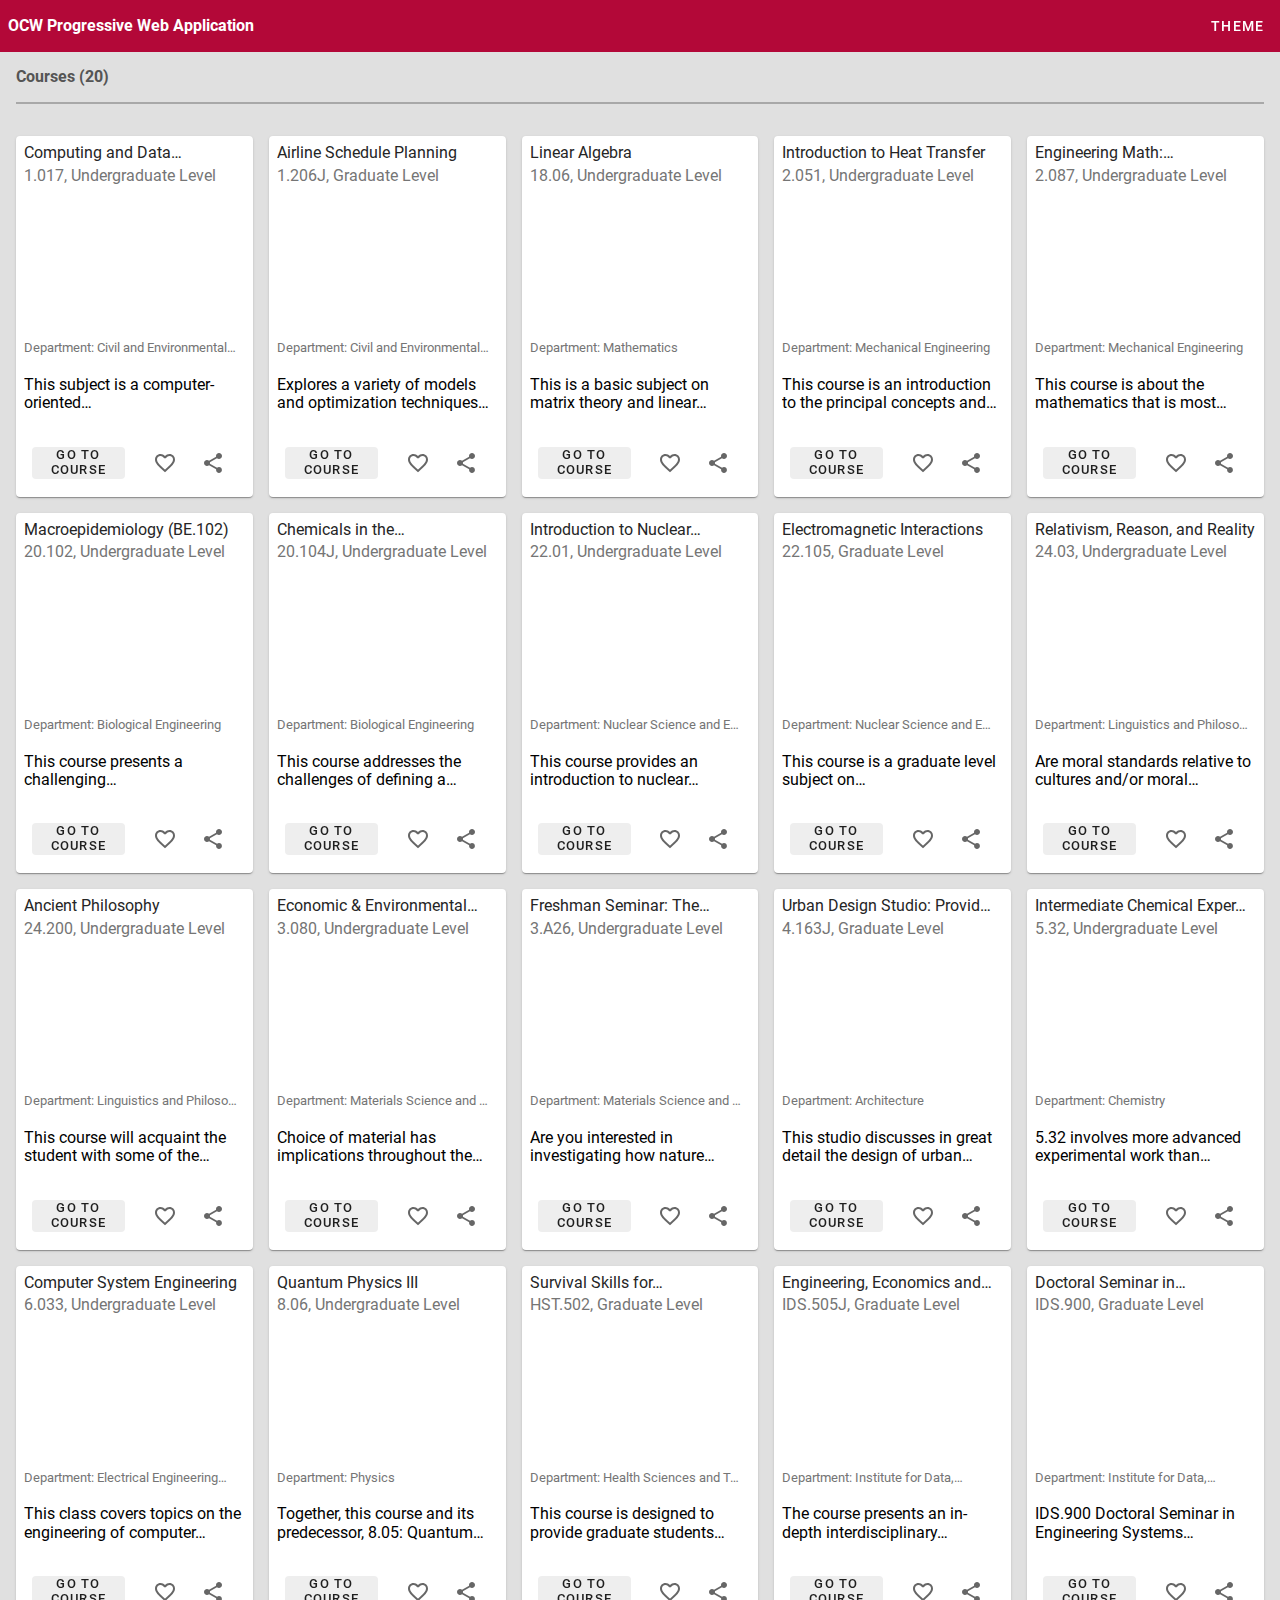
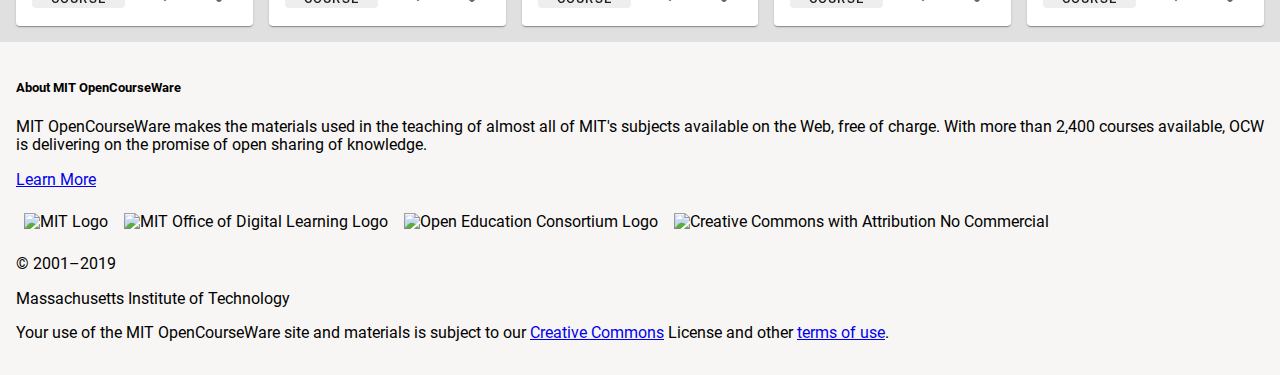
==== index.html @ df1b8b20 "Deploy ocw-pwa-beta version 0.1.0" ====
<!DOCTYPE html><html><head><meta charSet="utf-8"/><meta http-equiv="x-ua-compatible" content="ie=edge"/><meta name="viewport" content="width=device-width, initial-scale=1, shrink-to-fit=no"/><style data-href="/styles.27a02e86a36b6ef7371a.css">/*! normalize.css v8.0.1 | MIT License | github.com/necolas/normalize.css */html{line-height:1.15;-webkit-text-size-adjust:100%}body{margin:0}main{display:block}h1{font-size:2em;margin:.67em 0}hr{box-sizing:content-box;height:0;overflow:visible}pre{font-family:monospace,monospace;font-size:1em}a{background-color:transparent}abbr[title]{border-bottom:none;text-decoration:underline;-webkit-text-decoration:underline dotted;text-decoration:underline dotted}b,strong{font-weight:bolder}code,kbd,samp{font-family:monospace,monospace;font-size:1em}small{font-size:80%}sub,sup{font-size:75%;line-height:0;position:relative;vertical-align:baseline}sub{bottom:-.25em}sup{top:-.5em}img{border-style:none}button,input,optgroup,select,textarea{font-family:inherit;font-size:100%;line-height:1.15;margin:0}button,input{overflow:visible}button,select{text-transform:none}[type=button],[type=reset],[type=submit],button{-webkit-appearance:button}[type=button]::-moz-focus-inner,[type=reset]::-moz-focus-inner,[type=submit]::-moz-focus-inner,button::-moz-focus-inner{border-style:none;padding:0}[type=button]:-moz-focusring,[type=reset]:-moz-focusring,[type=submit]:-moz-focusring,button:-moz-focusring{outline:1px dotted ButtonText}fieldset{padding:.35em .75em .625em}legend{box-sizing:border-box;color:inherit;display:table;max-width:100%;padding:0;white-space:normal}progress{vertical-align:baseline}textarea{overflow:auto}[type=checkbox],[type=radio]{box-sizing:border-box;padding:0}[type=number]::-webkit-inner-spin-button,[type=number]::-webkit-outer-spin-button{height:auto}[type=search]{-webkit-appearance:textfield;outline-offset:-2px}[type=search]::-webkit-search-decoration{-webkit-appearance:none}::-webkit-file-upload-button{-webkit-appearance:button;font:inherit}details{display:block}summary{display:list-item}[hidden],template{display:none}@font-face{font-family:Roboto;font-style:normal;font-display:swap;font-weight:100;src:local("Roboto Thin "),local("Roboto-Thin"),url(/static/roboto-latin-100-987b84570ea69ee660455b8d5e91f5f1.woff2) format("woff2"),url(/static/roboto-latin-100-e9dbbe8a693dd275c16d32feb101f1c1.woff) format("woff")}@font-face{font-family:Roboto;font-style:italic;font-display:swap;font-weight:100;src:local("Roboto Thin italic"),local("Roboto-Thinitalic"),url(/static/roboto-latin-100italic-6232f43d15b0e7a0bf0fe82e295bdd06.woff2) format("woff2"),url(/static/roboto-latin-100italic-d704bb3d579b7d5e40880c75705c8a71.woff) format("woff")}@font-face{font-family:Roboto;font-style:normal;font-display:swap;font-weight:300;src:local("Roboto Light "),local("Roboto-Light"),url(/static/roboto-latin-300-55536c8e9e9a532651e3cf374f290ea3.woff2) format("woff2"),url(/static/roboto-latin-300-a1471d1d6431c893582a5f6a250db3f9.woff) format("woff")}@font-face{font-family:Roboto;font-style:italic;font-display:swap;font-weight:300;src:local("Roboto Light italic"),local("Roboto-Lightitalic"),url(/static/roboto-latin-300italic-d69924b98acd849cdeba9fbff3f88ea6.woff2) format("woff2"),url(/static/roboto-latin-300italic-210a7c781f5a354a0e4985656ab456d9.woff) format("woff")}@font-face{font-family:Roboto;font-style:normal;font-display:swap;font-weight:400;src:local("Roboto Regular "),local("Roboto-Regular"),url(/static/roboto-latin-400-5d4aeb4e5f5ef754e307d7ffaef688bd.woff2) format("woff2"),url(/static/roboto-latin-400-bafb105baeb22d965c70fe52ba6b49d9.woff) format("woff")}@font-face{font-family:Roboto;font-style:italic;font-display:swap;font-weight:400;src:local("Roboto Regular italic"),local("Roboto-Regularitalic"),url(/static/roboto-latin-400italic-d8bcbe724fd6f4ba44d0ee6a2675890f.woff2) format("woff2"),url(/static/roboto-latin-400italic-9680d5a0c32d2fd084e07bbc4c8b2923.woff) format("woff")}@font-face{font-family:Roboto;font-style:normal;font-display:swap;font-weight:500;src:local("Roboto Medium "),local("Roboto-Medium"),url(/static/roboto-latin-500-285467176f7fe6bb6a9c6873b3dad2cc.woff2) format("woff2"),url(/static/roboto-latin-500-de8b7431b74642e830af4d4f4b513ec9.woff) format("woff")}@font-face{font-family:Roboto;font-style:italic;font-display:swap;font-weight:500;src:local("Roboto Medium italic"),local("Roboto-Mediumitalic"),url(/static/roboto-latin-500italic-510dec37fa69fba39593e01a469ee018.woff2) format("woff2"),url(/static/roboto-latin-500italic-ffcc050b2d92d4b14a4fcb527ee0bcc8.woff) format("woff")}@font-face{font-family:Roboto;font-style:normal;font-display:swap;font-weight:700;src:local("Roboto Bold "),local("Roboto-Bold"),url(/static/roboto-latin-700-037d830416495def72b7881024c14b7b.woff2) format("woff2"),url(/static/roboto-latin-700-cf6613d1adf490972c557a8e318e0868.woff) format("woff")}@font-face{font-family:Roboto;font-style:italic;font-display:swap;font-weight:700;src:local("Roboto Bold italic"),local("Roboto-Bolditalic"),url(/static/roboto-latin-700italic-010c1aeee3c6d1cbb1d5761d80353823.woff2) format("woff2"),url(/static/roboto-latin-700italic-846d1890aee87fde5d8ced8eba360c3a.woff) format("woff")}@font-face{font-family:Roboto;font-style:normal;font-display:swap;font-weight:900;src:local("Roboto Black "),local("Roboto-Black"),url(/static/roboto-latin-900-19b7a0adfdd4f808b53af7e2ce2ad4e5.woff2) format("woff2"),url(/static/roboto-latin-900-8c2ade503b34e31430d6c98aa29a52a3.woff) format("woff")}@font-face{font-family:Roboto;font-style:italic;font-display:swap;font-weight:900;src:local("Roboto Black italic"),local("Roboto-Blackitalic"),url(/static/roboto-latin-900italic-7b770d6c53423deb1a8e49d3c9175184.woff2) format("woff2"),url(/static/roboto-latin-900italic-bc833e725c137257c2c42a789845d82f.woff) format("woff")}.mdc-button{font-family:Roboto,sans-serif;-moz-osx-font-smoothing:grayscale;-webkit-font-smoothing:antialiased;font-size:.875rem;line-height:2.25rem;font-weight:500;letter-spacing:.08929em;text-decoration:none;text-transform:uppercase;padding:0 8px;display:inline-flex;position:relative;align-items:center;justify-content:center;box-sizing:border-box;min-width:64px;height:36px;border:none;outline:none;line-height:inherit;-webkit-user-select:none;-moz-user-select:none;-ms-user-select:none;user-select:none;-webkit-appearance:none;overflow:hidden;vertical-align:middle;border-radius:4px}.mdc-button::-moz-focus-inner{padding:0;border:0}.mdc-button:active{outline:none}.mdc-button:hover{cursor:pointer}.mdc-button:disabled{background-color:transparent;color:rgba(0,0,0,.37);cursor:default;pointer-events:none}.mdc-button.mdc-button--dense{border-radius:4px}.mdc-button:not(:disabled){background-color:transparent}.mdc-button .mdc-button__icon{margin-left:0;margin-right:8px;display:inline-block;width:18px;height:18px;font-size:18px;vertical-align:top}.mdc-button .mdc-button__icon[dir=rtl],[dir=rtl] .mdc-button .mdc-button__icon{margin-left:8px;margin-right:0}.mdc-button:not(:disabled){color:#6200ee;color:var(--mdc-theme-primary,#6200ee)}.mdc-button__label+.mdc-button__icon{margin-left:8px;margin-right:0}.mdc-button__label+.mdc-button__icon[dir=rtl],[dir=rtl] .mdc-button__label+.mdc-button__icon{margin-left:0;margin-right:8px}svg.mdc-button__icon{fill:currentColor}.mdc-button--outlined .mdc-button__icon,.mdc-button--raised .mdc-button__icon,.mdc-button--unelevated .mdc-button__icon{margin-left:-4px;margin-right:8px}.mdc-button--outlined .mdc-button__icon[dir=rtl],.mdc-button--outlined .mdc-button__label+.mdc-button__icon,.mdc-button--raised .mdc-button__icon[dir=rtl],.mdc-button--raised .mdc-button__label+.mdc-button__icon,.mdc-button--unelevated .mdc-button__icon[dir=rtl],.mdc-button--unelevated .mdc-button__label+.mdc-button__icon,[dir=rtl] .mdc-button--outlined .mdc-button__icon,[dir=rtl] .mdc-button--raised .mdc-button__icon,[dir=rtl] .mdc-button--unelevated .mdc-button__icon{margin-left:8px;margin-right:-4px}.mdc-button--outlined .mdc-button__label+.mdc-button__icon[dir=rtl],.mdc-button--raised .mdc-button__label+.mdc-button__icon[dir=rtl],.mdc-button--unelevated .mdc-button__label+.mdc-button__icon[dir=rtl],[dir=rtl] .mdc-button--outlined .mdc-button__label+.mdc-button__icon,[dir=rtl] .mdc-button--raised .mdc-button__label+.mdc-button__icon,[dir=rtl] .mdc-button--unelevated .mdc-button__label+.mdc-button__icon{margin-left:-4px;margin-right:8px}.mdc-button--raised,.mdc-button--unelevated{padding:0 16px}.mdc-button--raised:disabled,.mdc-button--unelevated:disabled{background-color:rgba(0,0,0,.12);color:rgba(0,0,0,.37)}.mdc-button--raised:not(:disabled),.mdc-button--unelevated:not(:disabled){background-color:#6200ee}@supports not (-ms-ime-align:auto){.mdc-button--raised:not(:disabled),.mdc-button--unelevated:not(:disabled){background-color:var(--mdc-theme-primary,#6200ee)}}.mdc-button--raised:not(:disabled),.mdc-button--unelevated:not(:disabled){color:#fff;color:var(--mdc-theme-on-primary,#fff)}.mdc-button--raised{box-shadow:0 3px 1px -2px rgba(0,0,0,.2),0 2px 2px 0 rgba(0,0,0,.14),0 1px 5px 0 rgba(0,0,0,.12);-webkit-transition:box-shadow .28s cubic-bezier(.4,0,.2,1);transition:box-shadow .28s cubic-bezier(.4,0,.2,1)}.mdc-button--raised:focus,.mdc-button--raised:hover{box-shadow:0 2px 4px -1px rgba(0,0,0,.2),0 4px 5px 0 rgba(0,0,0,.14),0 1px 10px 0 rgba(0,0,0,.12)}.mdc-button--raised:active{box-shadow:0 5px 5px -3px rgba(0,0,0,.2),0 8px 10px 1px rgba(0,0,0,.14),0 3px 14px 2px rgba(0,0,0,.12)}.mdc-button--raised:disabled{box-shadow:0 0 0 0 rgba(0,0,0,.2),0 0 0 0 rgba(0,0,0,.14),0 0 0 0 rgba(0,0,0,.12)}.mdc-button--outlined{border-style:solid;padding:0 14px;border-width:2px}.mdc-button--outlined:disabled{border-color:rgba(0,0,0,.37)}.mdc-button--outlined:not(:disabled){border-color:#6200ee;border-color:var(--mdc-theme-primary,#6200ee)}.mdc-button--dense{height:32px;font-size:.8125rem}@-webkit-keyframes header-module--mdc-ripple-fg-radius-in--1Q2Eo{0%{-webkit-animation-timing-function:cubic-bezier(.4,0,.2,1);animation-timing-function:cubic-bezier(.4,0,.2,1);-webkit-transform:translate(var(--mdc-ripple-fg-translate-start,0)) scale(1);transform:translate(var(--mdc-ripple-fg-translate-start,0)) scale(1)}to{-webkit-transform:translate(var(--mdc-ripple-fg-translate-end,0)) scale(var(--mdc-ripple-fg-scale,1));transform:translate(var(--mdc-ripple-fg-translate-end,0)) scale(var(--mdc-ripple-fg-scale,1))}}@keyframes header-module--mdc-ripple-fg-radius-in--1Q2Eo{0%{-webkit-animation-timing-function:cubic-bezier(.4,0,.2,1);animation-timing-function:cubic-bezier(.4,0,.2,1);-webkit-transform:translate(var(--mdc-ripple-fg-translate-start,0)) scale(1);transform:translate(var(--mdc-ripple-fg-translate-start,0)) scale(1)}to{-webkit-transform:translate(var(--mdc-ripple-fg-translate-end,0)) scale(var(--mdc-ripple-fg-scale,1));transform:translate(var(--mdc-ripple-fg-translate-end,0)) scale(var(--mdc-ripple-fg-scale,1))}}@-webkit-keyframes header-module--mdc-ripple-fg-opacity-in--1mKHn{0%{-webkit-animation-timing-function:linear;animation-timing-function:linear;opacity:0}to{opacity:var(--mdc-ripple-fg-opacity,0)}}@keyframes header-module--mdc-ripple-fg-opacity-in--1mKHn{0%{-webkit-animation-timing-function:linear;animation-timing-function:linear;opacity:0}to{opacity:var(--mdc-ripple-fg-opacity,0)}}@-webkit-keyframes header-module--mdc-ripple-fg-opacity-out--34Mw9{0%{-webkit-animation-timing-function:linear;animation-timing-function:linear;opacity:var(--mdc-ripple-fg-opacity,0)}to{opacity:0}}@keyframes header-module--mdc-ripple-fg-opacity-out--34Mw9{0%{-webkit-animation-timing-function:linear;animation-timing-function:linear;opacity:var(--mdc-ripple-fg-opacity,0)}to{opacity:0}}.mdc-button{--mdc-ripple-fg-size:0;--mdc-ripple-left:0;--mdc-ripple-top:0;--mdc-ripple-fg-scale:1;--mdc-ripple-fg-translate-end:0;--mdc-ripple-fg-translate-start:0;-webkit-tap-highlight-color:rgba(0,0,0,0);will-change:transform,opacity}.mdc-button:after,.mdc-button:before{position:absolute;border-radius:50%;opacity:0;pointer-events:none;content:""}.mdc-button:before{-webkit-transition:opacity 15ms linear,background-color 15ms linear;transition:opacity 15ms linear,background-color 15ms linear;z-index:1}.mdc-button.mdc-ripple-upgraded:before{-webkit-transform:scale(var(--mdc-ripple-fg-scale,1));transform:scale(var(--mdc-ripple-fg-scale,1))}.mdc-button.mdc-ripple-upgraded:after{top:0;left:0;-webkit-transform:scale(0);transform:scale(0);-webkit-transform-origin:center center;transform-origin:center center}.mdc-button.mdc-ripple-upgraded--unbounded:after{top:var(--mdc-ripple-top,0);left:var(--mdc-ripple-left,0)}.mdc-button.mdc-ripple-upgraded--foreground-activation:after{-webkit-animation:mdc-ripple-fg-radius-in 225ms forwards,mdc-ripple-fg-opacity-in 75ms forwards;animation:mdc-ripple-fg-radius-in 225ms forwards,mdc-ripple-fg-opacity-in 75ms forwards}.mdc-button.mdc-ripple-upgraded--foreground-deactivation:after{-webkit-animation:mdc-ripple-fg-opacity-out .15s;animation:mdc-ripple-fg-opacity-out .15s;-webkit-transform:translate(var(--mdc-ripple-fg-translate-end,0)) scale(var(--mdc-ripple-fg-scale,1));transform:translate(var(--mdc-ripple-fg-translate-end,0)) scale(var(--mdc-ripple-fg-scale,1))}.mdc-button:after,.mdc-button:before{top:-50%;left:-50%;width:200%;height:200%}.mdc-button.mdc-ripple-upgraded:after{width:var(--mdc-ripple-fg-size,100%);height:var(--mdc-ripple-fg-size,100%)}.mdc-button:after,.mdc-button:before{background-color:#6200ee}@supports not (-ms-ime-align:auto){.mdc-button:after,.mdc-button:before{background-color:var(--mdc-theme-primary,#6200ee)}}.mdc-button:hover:before{opacity:.04}.mdc-button.mdc-ripple-upgraded--background-focused:before,.mdc-button:not(.mdc-ripple-upgraded):focus:before{-webkit-transition-duration:75ms;transition-duration:75ms;opacity:.12}.mdc-button:not(.mdc-ripple-upgraded):after{-webkit-transition:opacity .15s linear;transition:opacity .15s linear}.mdc-button:not(.mdc-ripple-upgraded):active:after{-webkit-transition-duration:75ms;transition-duration:75ms;opacity:.12}.mdc-button.mdc-ripple-upgraded{--mdc-ripple-fg-opacity:0.12}.mdc-button--raised:after,.mdc-button--raised:before,.mdc-button--unelevated:after,.mdc-button--unelevated:before{background-color:#fff}@supports not (-ms-ime-align:auto){.mdc-button--raised:after,.mdc-button--raised:before,.mdc-button--unelevated:after,.mdc-button--unelevated:before{background-color:var(--mdc-theme-on-primary,#fff)}}.mdc-button--raised:hover:before,.mdc-button--unelevated:hover:before{opacity:.08}.mdc-button--raised.mdc-ripple-upgraded--background-focused:before,.mdc-button--raised:not(.mdc-ripple-upgraded):focus:before,.mdc-button--unelevated.mdc-ripple-upgraded--background-focused:before,.mdc-button--unelevated:not(.mdc-ripple-upgraded):focus:before{-webkit-transition-duration:75ms;transition-duration:75ms;opacity:.24}.mdc-button--raised:not(.mdc-ripple-upgraded):after,.mdc-button--unelevated:not(.mdc-ripple-upgraded):after{-webkit-transition:opacity .15s linear;transition:opacity .15s linear}.mdc-button--raised:not(.mdc-ripple-upgraded):active:after,.mdc-button--unelevated:not(.mdc-ripple-upgraded):active:after{-webkit-transition-duration:75ms;transition-duration:75ms;opacity:.24}.mdc-button--raised.mdc-ripple-upgraded,.mdc-button--unelevated.mdc-ripple-upgraded{--mdc-ripple-fg-opacity:0.24}.header-module--header--3A712{display:flex;justify-content:space-between;align-items:center;background:var(--color-header-background);font-weight:700;margin:0 auto;padding:.5rem}.header-module--button--39x4z:not(:disabled),.header-module--header--3A712{color:var(--color-header-foreground)}.footer-module--footer--R2bpz{background:var(--color-footer-background);margin:0 auto;padding:1rem}.footer-module--row--h_4Y7{display:flex;flex-wrap:wrap}.footer-module--column--2wLiL{padding:.5rem}:root{--color-header-background:#b30838;--color-header-foreground:#fff;--color-main-background:#e0e0e0;--color-courseware-number:#555;--color-collapsible-border:#a8a8a8;--color-footer-background:#f8f6f4;--color-card-background:#fff;--color-card-hover-box-shadow:#ccc;--color-card-button-background:#eee;--color-card-title-foreground:#252525;--color-card-subtitle-foreground:#757575}:root[theme=a11y]{--color-header-background:#0a90aa;--color-main-background:#0cb0d1;--color-collapsible-border:#065f71;--color-footer-background:#0db9da;--color-card-background:#0a75aa;--color-card-hover-box-shadow:#07547a}.layout-module--app--1pt8W{font-family:Roboto,sans-serif}.layout-module--main--2yme8{background:var(--color-main-background);margin:0 auto}.courseware-breadcrumb-module--breadcrumbList--14MVt{margin:0;padding:0}.courseware-breadcrumb-module--breadcrumbItem--39ahf{display:inline}.courseware-header-module--title--2W38j{margin-top:2rem}.mdc-card{border-radius:4px;background-color:#fff;background-color:var(--mdc-theme-surface,#fff);box-shadow:0 2px 1px -1px rgba(0,0,0,.2),0 1px 1px 0 rgba(0,0,0,.14),0 1px 3px 0 rgba(0,0,0,.12);display:flex;flex-direction:column;box-sizing:border-box}.mdc-card--outlined{box-shadow:0 0 0 0 rgba(0,0,0,.2),0 0 0 0 rgba(0,0,0,.14),0 0 0 0 rgba(0,0,0,.12);border:1px solid #e0e0e0}.mdc-card__media{position:relative;box-sizing:border-box;background-repeat:no-repeat;background-position:50%;background-size:cover}.mdc-card__media:before{display:block;content:""}.mdc-card__media:first-child{border-top-left-radius:inherit;border-top-right-radius:inherit}.mdc-card__media:last-child{border-bottom-left-radius:inherit;border-bottom-right-radius:inherit}.mdc-card__media--square:before{margin-top:100%}.mdc-card__media--16-9:before{margin-top:56.25%}.mdc-card__media-content{position:absolute;top:0;right:0;bottom:0;left:0;box-sizing:border-box}.mdc-card__primary-action{display:flex;flex-direction:column;box-sizing:border-box;position:relative;outline:none;color:inherit;text-decoration:none;cursor:pointer;overflow:hidden}.mdc-card__primary-action:first-child{border-top-left-radius:inherit;border-top-right-radius:inherit}.mdc-card__primary-action:last-child{border-bottom-left-radius:inherit;border-bottom-right-radius:inherit}.mdc-card__actions{display:flex;flex-direction:row;align-items:center;box-sizing:border-box;min-height:52px;padding:8px}.mdc-card__actions--full-bleed{padding:0}.mdc-card__action-buttons,.mdc-card__action-icons{display:flex;flex-direction:row;align-items:center;box-sizing:border-box}.mdc-card__action-icons{color:rgba(0,0,0,.6);flex-grow:1;justify-content:flex-end}.mdc-card__action-buttons+.mdc-card__action-icons{margin-left:16px;margin-right:0}.mdc-card__action-buttons+.mdc-card__action-icons[dir=rtl],[dir=rtl] .mdc-card__action-buttons+.mdc-card__action-icons{margin-left:0;margin-right:16px}.mdc-card__action{display:inline-flex;flex-direction:row;align-items:center;box-sizing:border-box;justify-content:center;cursor:pointer;-webkit-user-select:none;-moz-user-select:none;-ms-user-select:none;user-select:none}.mdc-card__action:focus{outline:none}.mdc-card__action--button{margin-left:0;margin-right:8px;padding:0 8px}.mdc-card__action--button[dir=rtl],[dir=rtl] .mdc-card__action--button{margin-left:8px;margin-right:0}.mdc-card__action--button:last-child,.mdc-card__action--button:last-child[dir=rtl],[dir=rtl] .mdc-card__action--button:last-child{margin-left:0;margin-right:0}.mdc-card__actions--full-bleed .mdc-card__action--button{justify-content:space-between;width:100%;height:auto;max-height:none;margin:0;padding:8px 16px;text-align:left}.mdc-card__actions--full-bleed .mdc-card__action--button[dir=rtl],[dir=rtl] .mdc-card__actions--full-bleed .mdc-card__action--button{text-align:right}.mdc-card__action--icon{margin:-6px 0;padding:12px}.mdc-card__action--icon:not(:disabled){color:rgba(0,0,0,.6)}@-webkit-keyframes courseware-card-module--mdc-ripple-fg-radius-in--2TyoO{0%{-webkit-animation-timing-function:cubic-bezier(.4,0,.2,1);animation-timing-function:cubic-bezier(.4,0,.2,1);-webkit-transform:translate(var(--mdc-ripple-fg-translate-start,0)) scale(1);transform:translate(var(--mdc-ripple-fg-translate-start,0)) scale(1)}to{-webkit-transform:translate(var(--mdc-ripple-fg-translate-end,0)) scale(var(--mdc-ripple-fg-scale,1));transform:translate(var(--mdc-ripple-fg-translate-end,0)) scale(var(--mdc-ripple-fg-scale,1))}}@keyframes courseware-card-module--mdc-ripple-fg-radius-in--2TyoO{0%{-webkit-animation-timing-function:cubic-bezier(.4,0,.2,1);animation-timing-function:cubic-bezier(.4,0,.2,1);-webkit-transform:translate(var(--mdc-ripple-fg-translate-start,0)) scale(1);transform:translate(var(--mdc-ripple-fg-translate-start,0)) scale(1)}to{-webkit-transform:translate(var(--mdc-ripple-fg-translate-end,0)) scale(var(--mdc-ripple-fg-scale,1));transform:translate(var(--mdc-ripple-fg-translate-end,0)) scale(var(--mdc-ripple-fg-scale,1))}}@-webkit-keyframes courseware-card-module--mdc-ripple-fg-opacity-in--27MNR{0%{-webkit-animation-timing-function:linear;animation-timing-function:linear;opacity:0}to{opacity:var(--mdc-ripple-fg-opacity,0)}}@keyframes courseware-card-module--mdc-ripple-fg-opacity-in--27MNR{0%{-webkit-animation-timing-function:linear;animation-timing-function:linear;opacity:0}to{opacity:var(--mdc-ripple-fg-opacity,0)}}@-webkit-keyframes courseware-card-module--mdc-ripple-fg-opacity-out--2zrkw{0%{-webkit-animation-timing-function:linear;animation-timing-function:linear;opacity:var(--mdc-ripple-fg-opacity,0)}to{opacity:0}}@keyframes courseware-card-module--mdc-ripple-fg-opacity-out--2zrkw{0%{-webkit-animation-timing-function:linear;animation-timing-function:linear;opacity:var(--mdc-ripple-fg-opacity,0)}to{opacity:0}}.mdc-ripple-surface--test-edge-var-bug{--mdc-ripple-surface-test-edge-var:1px solid #000;visibility:hidden}.mdc-ripple-surface--test-edge-var-bug:before{border:var(--mdc-ripple-surface-test-edge-var)}.mdc-card__primary-action{--mdc-ripple-fg-size:0;--mdc-ripple-left:0;--mdc-ripple-top:0;--mdc-ripple-fg-scale:1;--mdc-ripple-fg-translate-end:0;--mdc-ripple-fg-translate-start:0;-webkit-tap-highlight-color:rgba(0,0,0,0);will-change:transform,opacity}.mdc-card__primary-action:after,.mdc-card__primary-action:before{position:absolute;border-radius:50%;opacity:0;pointer-events:none;content:""}.mdc-card__primary-action:before{-webkit-transition:opacity 15ms linear,background-color 15ms linear;transition:opacity 15ms linear,background-color 15ms linear;z-index:1}.mdc-card__primary-action.mdc-ripple-upgraded:before{-webkit-transform:scale(var(--mdc-ripple-fg-scale,1));transform:scale(var(--mdc-ripple-fg-scale,1))}.mdc-card__primary-action.mdc-ripple-upgraded:after{top:0;left:0;-webkit-transform:scale(0);transform:scale(0);-webkit-transform-origin:center center;transform-origin:center center}.mdc-card__primary-action.mdc-ripple-upgraded--unbounded:after{top:var(--mdc-ripple-top,0);left:var(--mdc-ripple-left,0)}.mdc-card__primary-action.mdc-ripple-upgraded--foreground-activation:after{-webkit-animation:mdc-ripple-fg-radius-in 225ms forwards,mdc-ripple-fg-opacity-in 75ms forwards;animation:mdc-ripple-fg-radius-in 225ms forwards,mdc-ripple-fg-opacity-in 75ms forwards}.mdc-card__primary-action.mdc-ripple-upgraded--foreground-deactivation:after{-webkit-animation:mdc-ripple-fg-opacity-out .15s;animation:mdc-ripple-fg-opacity-out .15s;-webkit-transform:translate(var(--mdc-ripple-fg-translate-end,0)) scale(var(--mdc-ripple-fg-scale,1));transform:translate(var(--mdc-ripple-fg-translate-end,0)) scale(var(--mdc-ripple-fg-scale,1))}.mdc-card__primary-action:after,.mdc-card__primary-action:before{top:-50%;left:-50%;width:200%;height:200%}.mdc-card__primary-action.mdc-ripple-upgraded:after{width:var(--mdc-ripple-fg-size,100%);height:var(--mdc-ripple-fg-size,100%)}.mdc-card__primary-action:after,.mdc-card__primary-action:before{background-color:#000}.mdc-card__primary-action:hover:before{opacity:.04}.mdc-card__primary-action.mdc-ripple-upgraded--background-focused:before,.mdc-card__primary-action:not(.mdc-ripple-upgraded):focus:before{-webkit-transition-duration:75ms;transition-duration:75ms;opacity:.12}.mdc-card__primary-action:not(.mdc-ripple-upgraded):after{-webkit-transition:opacity .15s linear;transition:opacity .15s linear}.mdc-card__primary-action:not(.mdc-ripple-upgraded):active:after{-webkit-transition-duration:75ms;transition-duration:75ms;opacity:.12}.mdc-card__primary-action.mdc-ripple-upgraded{--mdc-ripple-fg-opacity:0.12}.courseware-card-module--card--1NmT4{background-color:var(--color-card-background);max-width:20rem;padding:.5rem;position:relative;top:0;-webkit-transition:all .1s ease-in;transition:all .1s ease-in}.courseware-card-module--card--1NmT4:hover{top:-2px;box-shadow:0 4px 5px var(--color-card-hover-box-shadow)}.courseware-card-module--title--16xsU{color:var(--color-card-title-foreground)}.courseware-card-module--subtitle--3uPnZ{margin-top:.25rem;margin-bottom:1.5rem;color:var(--color-card-subtitle-foreground)}.courseware-card-module--subsubtitle--1S5RX{margin-top:.5rem;margin-bottom:.25rem;color:var(--color-card-subtitle-foreground);font-size:.8rem}.courseware-card-module--description--3hlSn{margin-top:1rem}.courseware-card-module--actions--1UMMx{margin-top:1.5rem}.courseware-card-module--button--1ixq8:not(:disabled){background-color:#eee;color:rgba(0,0,0,.87);color:var(--mdc-theme-text-primary-on-light,rgba(0,0,0,.87))}.courseware-card-module--button--1ixq8:after,.courseware-card-module--button--1ixq8:before{background-color:rgba(0,0,0,.87)}@supports not (-ms-ime-align:auto){.courseware-card-module--button--1ixq8:after,.courseware-card-module--button--1ixq8:before{background-color:var(--mdc-theme-text-primary-on-light,rgba(0,0,0,.87))}}.courseware-card-module--button--1ixq8:hover:before{opacity:.04}.courseware-card-module--button--1ixq8.courseware-card-module--mdc-ripple-upgraded--background-focused--2hXDF:before,.courseware-card-module--button--1ixq8:not(.courseware-card-module--mdc-ripple-upgraded--1drmL):focus:before{-webkit-transition-duration:75ms;transition-duration:75ms;opacity:.12}.courseware-card-module--button--1ixq8:not(.courseware-card-module--mdc-ripple-upgraded--1drmL):after{-webkit-transition:opacity .15s linear;transition:opacity .15s linear}.courseware-card-module--button--1ixq8:not(.courseware-card-module--mdc-ripple-upgraded--1drmL):active:after{-webkit-transition-duration:75ms;transition-duration:75ms;opacity:.12}.courseware-card-module--button--1ixq8.courseware-card-module--mdc-ripple-upgraded--1drmL{--mdc-ripple-fg-opacity:0.12}.courseware-card-module--icon--2hApM svg{vertical-align:middle;width:1.5em;height:1.5em}h4{margin:0}.collapsible-module--title--3iD-s{display:flex;justify-content:space-between;align-items:center}.collapsible-module--icon--3BxtQ svg{vertical-align:middle;width:2em;height:2em}.collapsible-module--collapsible--3Sp3x{cursor:pointer;border:1px solid var(--color-collapsible-border);border-radius:5px;padding:.5rem}@media (max-width:575.98px){.courseware-metadata-module--instructors-header--1pi9r{margin-top:1em}}.courseware-pages-module--course-page--3Uer3{margin-bottom:1rem}.courseware-module--courseware--y_4SH{margin:0 auto;padding:1rem;display:grid;grid-template-rows:auto;grid-template-columns:1fr;grid-gap:1rem;grid-template-areas:"header" "image" "metadata" "description" "pages"}@media (min-width:576px){.courseware-module--courseware--y_4SH{grid-template-columns:300px 1fr;grid-template-areas:"header      header" "image       metadata" "description description" "pages       pages"}}.courseware-module--header--2UdMf{grid-area:header;border-bottom:2px solid grey;margin-bottom:1rem}.courseware-module--metadata--2a5m8{grid-area:metadata}@media (min-width:576px){.courseware-module--metadata--2a5m8{margin-left:4rem}}.courseware-module--description--RNj-d{grid-area:description}.courseware-module--pages--29luV{grid-area:pages}.courseware-list-module--coursewareNumber--1hPbO{color:var(--color-courseware-number);font-weight:700;margin:0 1rem 1rem;padding:1rem 0;border-bottom:2px solid var(--color-collapsible-border)}.courseware-list-module--courseware-list--3wj50{padding:1rem;display:grid;align-items:center;justify-items:center;grid-template-rows:auto;grid-template-columns:1fr;grid-gap:1rem}@media (min-width:576px){.courseware-list-module--courseware-list--3wj50{grid-template-columns:repeat(2,1fr)}}@media (min-width:768px){.courseware-list-module--courseware-list--3wj50{grid-template-columns:repeat(3,1fr)}}@media (min-width:992px){.courseware-list-module--courseware-list--3wj50{grid-template-columns:repeat(4,1fr)}}@media (min-width:1200px){.courseware-list-module--courseware-list--3wj50{grid-template-columns:repeat(5,1fr)}}</style><meta name="generator" content="Gatsby 2.4.2"/><link rel="shortcut icon" href="/icons/icon-48x48.png?v=dd97053a03b9d43a55518f4eb8fd9f1e"/><link rel="manifest" href="/manifest.webmanifest"/><meta name="theme-color" content="#a31f34"/><link rel="apple-touch-icon" sizes="48x48" href="/icons/icon-48x48.png?v=dd97053a03b9d43a55518f4eb8fd9f1e"/><link rel="apple-touch-icon" sizes="72x72" href="/icons/icon-72x72.png?v=dd97053a03b9d43a55518f4eb8fd9f1e"/><link rel="apple-touch-icon" sizes="96x96" href="/icons/icon-96x96.png?v=dd97053a03b9d43a55518f4eb8fd9f1e"/><link rel="apple-touch-icon" sizes="144x144" href="/icons/icon-144x144.png?v=dd97053a03b9d43a55518f4eb8fd9f1e"/><link rel="apple-touch-icon" sizes="192x192" href="/icons/icon-192x192.png?v=dd97053a03b9d43a55518f4eb8fd9f1e"/><link rel="apple-touch-icon" sizes="256x256" href="/icons/icon-256x256.png?v=dd97053a03b9d43a55518f4eb8fd9f1e"/><link rel="apple-touch-icon" sizes="384x384" href="/icons/icon-384x384.png?v=dd97053a03b9d43a55518f4eb8fd9f1e"/><link rel="apple-touch-icon" sizes="512x512" href="/icons/icon-512x512.png?v=dd97053a03b9d43a55518f4eb8fd9f1e"/><link as="script" rel="preload" href="/webpack-runtime-bd2a9cd4a2a7ff6bc92c.js"/><link as="script" rel="preload" href="/app-078deab88be889fecc04.js"/><link as="script" rel="preload" href="/styles-619be3e1041a94053317.js"/><link as="script" rel="preload" href="/1-00c7ae357e8f5cbf4644.js"/><link as="script" rel="preload" href="/8-b570a152939d9c94ac07.js"/><link as="script" rel="preload" href="/component---src-pages-index-js-9628b9e95edeec574bdc.js"/><link as="fetch" rel="preload" href="/static/d/140/path---index-6a9-0SUcWyAf8ecbYDsMhQkEfPzV8.json" crossorigin="use-credentials"/></head><body><noscript id="gatsby-noscript">This app works best with JavaScript enabled.</noscript><div id="___gatsby"><div style="outline:none" tabindex="-1" role="group"><div class="layout-module--app--1pt8W"><header class="header-module--header--3A712"><span>OCW Progressive Web Application</span><button class="mdc-button header-module--button--39x4z"><span class="mdc-button__label">Theme</span></button></header><main class="layout-module--main--2yme8"><div class="courseware-list-module--coursewareNumber--1hPbO"><span>Courses (20)</span></div><div class="courseware-list-module--courseware-list--3wj50"><div class="mdc-card courseware-card-module--card--1NmT4"><span class="courseware-card-module--title--16xsU" style="overflow:hidden"><span>Computing and Data Analysis for Environmental Applications</span></span><span class="courseware-card-module--subtitle--3uPnZ">1.017, Undergraduate Level</span><div class="mdc-card__media mdc-card__media--16-9" style="background-image:url(https://open-learning-course-data-rc.s3.amazonaws.com/1-017-computing-and-data-analysis-for-environmental-applications-fall-2003/f2fb0154d9cee6cefea6e2bc5d2914d2_1-017f03.jpg)" title="1.017 - Computing and Data Analysis for Environmental Applications"></div><span class="courseware-card-module--subsubtitle--1S5RX" style="overflow:hidden"><span>Department: Civil and Environmental Engineering</span></span><span class="courseware-card-module--description--3hlSn" style="overflow:hidden"><span>This subject is a computer-oriented introduction to probability and data analysis. It is designed to give students the knowledge and practical experience they need to interpret lab and field data. Basic probability concepts are introduced at the outset because they provide a systematic way to describe uncertainty. They form the basis for the analysis of quantitative data in science and engineering. The MATLAB&amp;reg; programming language is used to perform virtual experiments and to analyze real-world data sets, many downloaded from the web. Programming applications include display and assessment of data sets, investigation of hypotheses, and identification of possible casual relationships between variables. This is the first semester that two courses, Computing and Data Analysis for Environmental Applications (1.017) and Uncertainty in Engineering (1.010),&amp;nbsp;are being&amp;nbsp;jointly offered&amp;nbsp;and taught as a single course.</span></span><div class="mdc-card__actions courseware-card-module--actions--1UMMx"><div class="mdc-card__action-buttons"><button class="mdc-button courseware-card-module--button--1ixq8 mdc-card__action mdc-card__action--button mdc-button--dense"><span class="mdc-button__label">Go to Course</span></button></div><div class="mdc-card__action-icons"><span class="courseware-card-module--icon--2hApM mdc-card__action mdc-card__action--icon"><svg stroke="currentColor" fill="currentColor" stroke-width="0" viewBox="0 0 24 24" height="1em" width="1em" xmlns="http://www.w3.org/2000/svg"><path d="M16.5 3c-1.74 0-3.41.81-4.5 2.09C10.91 3.81 9.24 3 7.5 3 4.42 3 2 5.42 2 8.5c0 3.78 3.4 6.86 8.55 11.54L12 21.35l1.45-1.32C18.6 15.36 22 12.28 22 8.5 22 5.42 19.58 3 16.5 3zm-4.4 15.55l-.1.1-.1-.1C7.14 14.24 4 11.39 4 8.5 4 6.5 5.5 5 7.5 5c1.54 0 3.04.99 3.57 2.36h1.87C13.46 5.99 14.96 5 16.5 5c2 0 3.5 1.5 3.5 3.5 0 2.89-3.14 5.74-7.9 10.05z"></path></svg></span><span class="courseware-card-module--icon--2hApM mdc-card__action mdc-card__action--icon"><svg stroke="currentColor" fill="currentColor" stroke-width="0" viewBox="0 0 24 24" height="1em" width="1em" xmlns="http://www.w3.org/2000/svg"><path d="M18 16.08c-.76 0-1.44.3-1.96.77L8.91 12.7c.05-.23.09-.46.09-.7s-.04-.47-.09-.7l7.05-4.11c.54.5 1.25.81 2.04.81 1.66 0 3-1.34 3-3s-1.34-3-3-3-3 1.34-3 3c0 .24.04.47.09.7L8.04 9.81C7.5 9.31 6.79 9 6 9c-1.66 0-3 1.34-3 3s1.34 3 3 3c.79 0 1.5-.31 2.04-.81l7.12 4.16c-.05.21-.08.43-.08.65 0 1.61 1.31 2.92 2.92 2.92 1.61 0 2.92-1.31 2.92-2.92s-1.31-2.92-2.92-2.92z"></path></svg></span></div></div></div><div class="mdc-card courseware-card-module--card--1NmT4"><span class="courseware-card-module--title--16xsU" style="overflow:hidden"><span>Airline Schedule Planning</span></span><span class="courseware-card-module--subtitle--3uPnZ">1.206J, Graduate Level</span><div class="mdc-card__media mdc-card__media--16-9" style="background-image:url(https://open-learning-course-data-rc.s3.amazonaws.com/1-206j-airline-schedule-planning-spring-2003/aa0c42369bc09b11f258a91b3245f612_1-206js03.jpg)" title="1.206J - Airline Schedule Planning"></div><span class="courseware-card-module--subsubtitle--1S5RX" style="overflow:hidden"><span>Department: Civil and Environmental Engineering</span></span><span class="courseware-card-module--description--3hlSn" style="overflow:hidden"><span>
Explores a variety of models and optimization techniques for the solution of airline schedule planning and operations problems. Schedule design, fleet assignment, aircraft maintenance routing, crew scheduling, passenger mix, and other topics are covered. Recent models and algorithms addressing issues of model integration, robustness, and operations recovery are introduced. Modeling and solution techniques designed specifically for large-scale problems, and state-of-the-art applications of these techniques to airline problems are detailed.</span></span><div class="mdc-card__actions courseware-card-module--actions--1UMMx"><div class="mdc-card__action-buttons"><button class="mdc-button courseware-card-module--button--1ixq8 mdc-card__action mdc-card__action--button mdc-button--dense"><span class="mdc-button__label">Go to Course</span></button></div><div class="mdc-card__action-icons"><span class="courseware-card-module--icon--2hApM mdc-card__action mdc-card__action--icon"><svg stroke="currentColor" fill="currentColor" stroke-width="0" viewBox="0 0 24 24" height="1em" width="1em" xmlns="http://www.w3.org/2000/svg"><path d="M16.5 3c-1.74 0-3.41.81-4.5 2.09C10.91 3.81 9.24 3 7.5 3 4.42 3 2 5.42 2 8.5c0 3.78 3.4 6.86 8.55 11.54L12 21.35l1.45-1.32C18.6 15.36 22 12.28 22 8.5 22 5.42 19.58 3 16.5 3zm-4.4 15.55l-.1.1-.1-.1C7.14 14.24 4 11.39 4 8.5 4 6.5 5.5 5 7.5 5c1.54 0 3.04.99 3.57 2.36h1.87C13.46 5.99 14.96 5 16.5 5c2 0 3.5 1.5 3.5 3.5 0 2.89-3.14 5.74-7.9 10.05z"></path></svg></span><span class="courseware-card-module--icon--2hApM mdc-card__action mdc-card__action--icon"><svg stroke="currentColor" fill="currentColor" stroke-width="0" viewBox="0 0 24 24" height="1em" width="1em" xmlns="http://www.w3.org/2000/svg"><path d="M18 16.08c-.76 0-1.44.3-1.96.77L8.91 12.7c.05-.23.09-.46.09-.7s-.04-.47-.09-.7l7.05-4.11c.54.5 1.25.81 2.04.81 1.66 0 3-1.34 3-3s-1.34-3-3-3-3 1.34-3 3c0 .24.04.47.09.7L8.04 9.81C7.5 9.31 6.79 9 6 9c-1.66 0-3 1.34-3 3s1.34 3 3 3c.79 0 1.5-.31 2.04-.81l7.12 4.16c-.05.21-.08.43-.08.65 0 1.61 1.31 2.92 2.92 2.92 1.61 0 2.92-1.31 2.92-2.92s-1.31-2.92-2.92-2.92z"></path></svg></span></div></div></div><div class="mdc-card courseware-card-module--card--1NmT4"><span class="courseware-card-module--title--16xsU" style="overflow:hidden"><span>Linear Algebra</span></span><span class="courseware-card-module--subtitle--3uPnZ">18.06, Undergraduate Level</span><div class="mdc-card__media mdc-card__media--16-9" style="background-image:url(https://open-learning-course-data-rc.s3.amazonaws.com/18-06-linear-algebra-spring-2010/862a5bbedf159572528b0f0766d1e611_18-06s10.jpg)" title="18.06 - Linear Algebra"></div><span class="courseware-card-module--subsubtitle--1S5RX" style="overflow:hidden"><span>Department: Mathematics</span></span><span class="courseware-card-module--description--3hlSn" style="overflow:hidden"><span>This is a basic subject on matrix theory and linear algebra. Emphasis is given to topics that will be useful in other disciplines, including systems of equations, vector spaces, determinants, eigenvalues, similarity, and positive definite matrices.</span></span><div class="mdc-card__actions courseware-card-module--actions--1UMMx"><div class="mdc-card__action-buttons"><button class="mdc-button courseware-card-module--button--1ixq8 mdc-card__action mdc-card__action--button mdc-button--dense"><span class="mdc-button__label">Go to Course</span></button></div><div class="mdc-card__action-icons"><span class="courseware-card-module--icon--2hApM mdc-card__action mdc-card__action--icon"><svg stroke="currentColor" fill="currentColor" stroke-width="0" viewBox="0 0 24 24" height="1em" width="1em" xmlns="http://www.w3.org/2000/svg"><path d="M16.5 3c-1.74 0-3.41.81-4.5 2.09C10.91 3.81 9.24 3 7.5 3 4.42 3 2 5.42 2 8.5c0 3.78 3.4 6.86 8.55 11.54L12 21.35l1.45-1.32C18.6 15.36 22 12.28 22 8.5 22 5.42 19.58 3 16.5 3zm-4.4 15.55l-.1.1-.1-.1C7.14 14.24 4 11.39 4 8.5 4 6.5 5.5 5 7.5 5c1.54 0 3.04.99 3.57 2.36h1.87C13.46 5.99 14.96 5 16.5 5c2 0 3.5 1.5 3.5 3.5 0 2.89-3.14 5.74-7.9 10.05z"></path></svg></span><span class="courseware-card-module--icon--2hApM mdc-card__action mdc-card__action--icon"><svg stroke="currentColor" fill="currentColor" stroke-width="0" viewBox="0 0 24 24" height="1em" width="1em" xmlns="http://www.w3.org/2000/svg"><path d="M18 16.08c-.76 0-1.44.3-1.96.77L8.91 12.7c.05-.23.09-.46.09-.7s-.04-.47-.09-.7l7.05-4.11c.54.5 1.25.81 2.04.81 1.66 0 3-1.34 3-3s-1.34-3-3-3-3 1.34-3 3c0 .24.04.47.09.7L8.04 9.81C7.5 9.31 6.79 9 6 9c-1.66 0-3 1.34-3 3s1.34 3 3 3c.79 0 1.5-.31 2.04-.81l7.12 4.16c-.05.21-.08.43-.08.65 0 1.61 1.31 2.92 2.92 2.92 1.61 0 2.92-1.31 2.92-2.92s-1.31-2.92-2.92-2.92z"></path></svg></span></div></div></div><div class="mdc-card courseware-card-module--card--1NmT4"><span class="courseware-card-module--title--16xsU" style="overflow:hidden"><span>Introduction to Heat Transfer</span></span><span class="courseware-card-module--subtitle--3uPnZ">2.051, Undergraduate Level</span><div class="mdc-card__media mdc-card__media--16-9" style="background-image:url(https://open-learning-course-data-rc.s3.amazonaws.com/2-051-introduction-to-heat-transfer-fall-2015/7a7befd513bbfb5d0b05841210552334_2-051f15.jpg)" title="2.051 - Introduction to Heat Transfer"></div><span class="courseware-card-module--subsubtitle--1S5RX" style="overflow:hidden"><span>Department: Mechanical Engineering</span></span><span class="courseware-card-module--description--3hlSn" style="overflow:hidden"><span>This course is an introduction to the principal concepts and methods of heat transfer. The objectives of this integrated subject are to develop the fundamental principles and laws of heat transfer and to explore the implications of these principles for system behavior; to formulate the models necessary to study, analyze and design heat transfer systems through the application of these principles; to develop the problem-solving skills essential to good engineering practice of heat transfer in real-world applications.</span></span><div class="mdc-card__actions courseware-card-module--actions--1UMMx"><div class="mdc-card__action-buttons"><button class="mdc-button courseware-card-module--button--1ixq8 mdc-card__action mdc-card__action--button mdc-button--dense"><span class="mdc-button__label">Go to Course</span></button></div><div class="mdc-card__action-icons"><span class="courseware-card-module--icon--2hApM mdc-card__action mdc-card__action--icon"><svg stroke="currentColor" fill="currentColor" stroke-width="0" viewBox="0 0 24 24" height="1em" width="1em" xmlns="http://www.w3.org/2000/svg"><path d="M16.5 3c-1.74 0-3.41.81-4.5 2.09C10.91 3.81 9.24 3 7.5 3 4.42 3 2 5.42 2 8.5c0 3.78 3.4 6.86 8.55 11.54L12 21.35l1.45-1.32C18.6 15.36 22 12.28 22 8.5 22 5.42 19.58 3 16.5 3zm-4.4 15.55l-.1.1-.1-.1C7.14 14.24 4 11.39 4 8.5 4 6.5 5.5 5 7.5 5c1.54 0 3.04.99 3.57 2.36h1.87C13.46 5.99 14.96 5 16.5 5c2 0 3.5 1.5 3.5 3.5 0 2.89-3.14 5.74-7.9 10.05z"></path></svg></span><span class="courseware-card-module--icon--2hApM mdc-card__action mdc-card__action--icon"><svg stroke="currentColor" fill="currentColor" stroke-width="0" viewBox="0 0 24 24" height="1em" width="1em" xmlns="http://www.w3.org/2000/svg"><path d="M18 16.08c-.76 0-1.44.3-1.96.77L8.91 12.7c.05-.23.09-.46.09-.7s-.04-.47-.09-.7l7.05-4.11c.54.5 1.25.81 2.04.81 1.66 0 3-1.34 3-3s-1.34-3-3-3-3 1.34-3 3c0 .24.04.47.09.7L8.04 9.81C7.5 9.31 6.79 9 6 9c-1.66 0-3 1.34-3 3s1.34 3 3 3c.79 0 1.5-.31 2.04-.81l7.12 4.16c-.05.21-.08.43-.08.65 0 1.61 1.31 2.92 2.92 2.92 1.61 0 2.92-1.31 2.92-2.92s-1.31-2.92-2.92-2.92z"></path></svg></span></div></div></div><div class="mdc-card courseware-card-module--card--1NmT4"><span class="courseware-card-module--title--16xsU" style="overflow:hidden"><span>Engineering Math: Differential Equations and Linear Algebra</span></span><span class="courseware-card-module--subtitle--3uPnZ">2.087, Undergraduate Level</span><div class="mdc-card__media mdc-card__media--16-9" style="background-image:url(https://open-learning-course-data-rc.s3.amazonaws.com/2-087-engineering-math-differential-equations-and-linear-algebra-fall-2014/f3ef06c70a775a74be6b2a5a6788e1a9_2-080jf14.jpg)" title="2.087 - Engineering Math: Differential Equations and Linear Algebra"></div><span class="courseware-card-module--subsubtitle--1S5RX" style="overflow:hidden"><span>Department: Mechanical Engineering</span></span><span class="courseware-card-module--description--3hlSn" style="overflow:hidden"><span>This course is about the mathematics that is most widely used in the mechanical engineering core subjects: An introduction to linear algebra and ordinary differential equations (ODEs), including general numerical approaches to solving systems of equations.</span></span><div class="mdc-card__actions courseware-card-module--actions--1UMMx"><div class="mdc-card__action-buttons"><button class="mdc-button courseware-card-module--button--1ixq8 mdc-card__action mdc-card__action--button mdc-button--dense"><span class="mdc-button__label">Go to Course</span></button></div><div class="mdc-card__action-icons"><span class="courseware-card-module--icon--2hApM mdc-card__action mdc-card__action--icon"><svg stroke="currentColor" fill="currentColor" stroke-width="0" viewBox="0 0 24 24" height="1em" width="1em" xmlns="http://www.w3.org/2000/svg"><path d="M16.5 3c-1.74 0-3.41.81-4.5 2.09C10.91 3.81 9.24 3 7.5 3 4.42 3 2 5.42 2 8.5c0 3.78 3.4 6.86 8.55 11.54L12 21.35l1.45-1.32C18.6 15.36 22 12.28 22 8.5 22 5.42 19.58 3 16.5 3zm-4.4 15.55l-.1.1-.1-.1C7.14 14.24 4 11.39 4 8.5 4 6.5 5.5 5 7.5 5c1.54 0 3.04.99 3.57 2.36h1.87C13.46 5.99 14.96 5 16.5 5c2 0 3.5 1.5 3.5 3.5 0 2.89-3.14 5.74-7.9 10.05z"></path></svg></span><span class="courseware-card-module--icon--2hApM mdc-card__action mdc-card__action--icon"><svg stroke="currentColor" fill="currentColor" stroke-width="0" viewBox="0 0 24 24" height="1em" width="1em" xmlns="http://www.w3.org/2000/svg"><path d="M18 16.08c-.76 0-1.44.3-1.96.77L8.91 12.7c.05-.23.09-.46.09-.7s-.04-.47-.09-.7l7.05-4.11c.54.5 1.25.81 2.04.81 1.66 0 3-1.34 3-3s-1.34-3-3-3-3 1.34-3 3c0 .24.04.47.09.7L8.04 9.81C7.5 9.31 6.79 9 6 9c-1.66 0-3 1.34-3 3s1.34 3 3 3c.79 0 1.5-.31 2.04-.81l7.12 4.16c-.05.21-.08.43-.08.65 0 1.61 1.31 2.92 2.92 2.92 1.61 0 2.92-1.31 2.92-2.92s-1.31-2.92-2.92-2.92z"></path></svg></span></div></div></div><div class="mdc-card courseware-card-module--card--1NmT4"><span class="courseware-card-module--title--16xsU" style="overflow:hidden"><span>Macroepidemiology (BE.102)</span></span><span class="courseware-card-module--subtitle--3uPnZ">20.102, Undergraduate Level</span><div class="mdc-card__media mdc-card__media--16-9" style="background-image:url(https://open-learning-course-data-rc.s3.amazonaws.com/20-102-macroepidemiology-be-102-spring-2005/adaca182c4200a9735511a4835e68aef_20-102s05.jpg)" title="20.102 - Macroepidemiology (BE.102)"></div><span class="courseware-card-module--subsubtitle--1S5RX" style="overflow:hidden"><span>Department: Biological Engineering</span></span><span class="courseware-card-module--description--3hlSn" style="overflow:hidden"><span>
This course presents a challenging multi-dimensional perspective on the causes of human disease and mortality. The course focuses on analyses of major causes of mortality in the US since 1900: cancer, cardiovascular and cerebrovascular diseases, diabetes, and infectious diseases. Students create analytical models to derive estimates for historically variant population risk factors and physiological rate parameters, and conduct analyses of familial data to separately estimate inherited and environmental risks. The course evaluates the basic population genetics of dominant, recessive and non-deleterious inherited risk factors.</span></span><div class="mdc-card__actions courseware-card-module--actions--1UMMx"><div class="mdc-card__action-buttons"><button class="mdc-button courseware-card-module--button--1ixq8 mdc-card__action mdc-card__action--button mdc-button--dense"><span class="mdc-button__label">Go to Course</span></button></div><div class="mdc-card__action-icons"><span class="courseware-card-module--icon--2hApM mdc-card__action mdc-card__action--icon"><svg stroke="currentColor" fill="currentColor" stroke-width="0" viewBox="0 0 24 24" height="1em" width="1em" xmlns="http://www.w3.org/2000/svg"><path d="M16.5 3c-1.74 0-3.41.81-4.5 2.09C10.91 3.81 9.24 3 7.5 3 4.42 3 2 5.42 2 8.5c0 3.78 3.4 6.86 8.55 11.54L12 21.35l1.45-1.32C18.6 15.36 22 12.28 22 8.5 22 5.42 19.58 3 16.5 3zm-4.4 15.55l-.1.1-.1-.1C7.14 14.24 4 11.39 4 8.5 4 6.5 5.5 5 7.5 5c1.54 0 3.04.99 3.57 2.36h1.87C13.46 5.99 14.96 5 16.5 5c2 0 3.5 1.5 3.5 3.5 0 2.89-3.14 5.74-7.9 10.05z"></path></svg></span><span class="courseware-card-module--icon--2hApM mdc-card__action mdc-card__action--icon"><svg stroke="currentColor" fill="currentColor" stroke-width="0" viewBox="0 0 24 24" height="1em" width="1em" xmlns="http://www.w3.org/2000/svg"><path d="M18 16.08c-.76 0-1.44.3-1.96.77L8.91 12.7c.05-.23.09-.46.09-.7s-.04-.47-.09-.7l7.05-4.11c.54.5 1.25.81 2.04.81 1.66 0 3-1.34 3-3s-1.34-3-3-3-3 1.34-3 3c0 .24.04.47.09.7L8.04 9.81C7.5 9.31 6.79 9 6 9c-1.66 0-3 1.34-3 3s1.34 3 3 3c.79 0 1.5-.31 2.04-.81l7.12 4.16c-.05.21-.08.43-.08.65 0 1.61 1.31 2.92 2.92 2.92 1.61 0 2.92-1.31 2.92-2.92s-1.31-2.92-2.92-2.92z"></path></svg></span></div></div></div><div class="mdc-card courseware-card-module--card--1NmT4"><span class="courseware-card-module--title--16xsU" style="overflow:hidden"><span>Chemicals in the Environment: Toxicology and Public Health (BE.104J)</span></span><span class="courseware-card-module--subtitle--3uPnZ">20.104J, Undergraduate Level</span><div class="mdc-card__media mdc-card__media--16-9" style="background-image:url(https://open-learning-course-data-rc.s3.amazonaws.com/20-104j-chemicals-in-the-environment-toxicology-and-public-health-be-104j-spring-2005/ab70931f359e46de9e431df1ed019aaf_20-104js05.jpg)" title="20.104J - Chemicals in the Environment: Toxicology and Public Health (BE.104J)"></div><span class="courseware-card-module--subsubtitle--1S5RX" style="overflow:hidden"><span>Department: Biological Engineering</span></span><span class="courseware-card-module--description--3hlSn" style="overflow:hidden"><span>
This course addresses the challenges of defining a relationship between exposure to environmental chemicals and human disease. Course topics include epidemiological approaches to understanding disease causation; biostatistical methods; evaluation of human exposure to chemicals, and their internal distribution, metabolism, reactions with cellular components, and biological effects; and qualitative and quantitative health risk assessment methods used in the U.S. as bases for regulatory decision-making. Throughout the term, students consider case studies of local and national interest.</span></span><div class="mdc-card__actions courseware-card-module--actions--1UMMx"><div class="mdc-card__action-buttons"><button class="mdc-button courseware-card-module--button--1ixq8 mdc-card__action mdc-card__action--button mdc-button--dense"><span class="mdc-button__label">Go to Course</span></button></div><div class="mdc-card__action-icons"><span class="courseware-card-module--icon--2hApM mdc-card__action mdc-card__action--icon"><svg stroke="currentColor" fill="currentColor" stroke-width="0" viewBox="0 0 24 24" height="1em" width="1em" xmlns="http://www.w3.org/2000/svg"><path d="M16.5 3c-1.74 0-3.41.81-4.5 2.09C10.91 3.81 9.24 3 7.5 3 4.42 3 2 5.42 2 8.5c0 3.78 3.4 6.86 8.55 11.54L12 21.35l1.45-1.32C18.6 15.36 22 12.28 22 8.5 22 5.42 19.58 3 16.5 3zm-4.4 15.55l-.1.1-.1-.1C7.14 14.24 4 11.39 4 8.5 4 6.5 5.5 5 7.5 5c1.54 0 3.04.99 3.57 2.36h1.87C13.46 5.99 14.96 5 16.5 5c2 0 3.5 1.5 3.5 3.5 0 2.89-3.14 5.74-7.9 10.05z"></path></svg></span><span class="courseware-card-module--icon--2hApM mdc-card__action mdc-card__action--icon"><svg stroke="currentColor" fill="currentColor" stroke-width="0" viewBox="0 0 24 24" height="1em" width="1em" xmlns="http://www.w3.org/2000/svg"><path d="M18 16.08c-.76 0-1.44.3-1.96.77L8.91 12.7c.05-.23.09-.46.09-.7s-.04-.47-.09-.7l7.05-4.11c.54.5 1.25.81 2.04.81 1.66 0 3-1.34 3-3s-1.34-3-3-3-3 1.34-3 3c0 .24.04.47.09.7L8.04 9.81C7.5 9.31 6.79 9 6 9c-1.66 0-3 1.34-3 3s1.34 3 3 3c.79 0 1.5-.31 2.04-.81l7.12 4.16c-.05.21-.08.43-.08.65 0 1.61 1.31 2.92 2.92 2.92 1.61 0 2.92-1.31 2.92-2.92s-1.31-2.92-2.92-2.92z"></path></svg></span></div></div></div><div class="mdc-card courseware-card-module--card--1NmT4"><span class="courseware-card-module--title--16xsU" style="overflow:hidden"><span>Introduction to Nuclear Engineering and Ionizing Radiation</span></span><span class="courseware-card-module--subtitle--3uPnZ">22.01, Undergraduate Level</span><div class="mdc-card__media mdc-card__media--16-9" style="background-image:url(https://open-learning-course-data-rc.s3.amazonaws.com/22-01-introduction-to-nuclear-engineering-and-ionizing-radiation-fall-2015/a9e31b57bcd2540fe7591e566a5d462f_22-01f15.jpg)" title="22.01 - Introduction to Nuclear Engineering and Ionizing Radiation"></div><span class="courseware-card-module--subsubtitle--1S5RX" style="overflow:hidden"><span>Department: Nuclear Science and Engineering</span></span><span class="courseware-card-module--description--3hlSn" style="overflow:hidden"><span>This course provides an introduction to nuclear science and its engineering applications. It describes basic nuclear models, radioactivity, nuclear reactions and kinematics; covers the interaction of ionizing radiation with matter, with an emphasis on radiation detection, radiation shielding, and radiation effects on human health; and presents energy systems based on fission and fusion nuclear reactions, as well as industrial and medical applications of nuclear science.</span></span><div class="mdc-card__actions courseware-card-module--actions--1UMMx"><div class="mdc-card__action-buttons"><button class="mdc-button courseware-card-module--button--1ixq8 mdc-card__action mdc-card__action--button mdc-button--dense"><span class="mdc-button__label">Go to Course</span></button></div><div class="mdc-card__action-icons"><span class="courseware-card-module--icon--2hApM mdc-card__action mdc-card__action--icon"><svg stroke="currentColor" fill="currentColor" stroke-width="0" viewBox="0 0 24 24" height="1em" width="1em" xmlns="http://www.w3.org/2000/svg"><path d="M16.5 3c-1.74 0-3.41.81-4.5 2.09C10.91 3.81 9.24 3 7.5 3 4.42 3 2 5.42 2 8.5c0 3.78 3.4 6.86 8.55 11.54L12 21.35l1.45-1.32C18.6 15.36 22 12.28 22 8.5 22 5.42 19.58 3 16.5 3zm-4.4 15.55l-.1.1-.1-.1C7.14 14.24 4 11.39 4 8.5 4 6.5 5.5 5 7.5 5c1.54 0 3.04.99 3.57 2.36h1.87C13.46 5.99 14.96 5 16.5 5c2 0 3.5 1.5 3.5 3.5 0 2.89-3.14 5.74-7.9 10.05z"></path></svg></span><span class="courseware-card-module--icon--2hApM mdc-card__action mdc-card__action--icon"><svg stroke="currentColor" fill="currentColor" stroke-width="0" viewBox="0 0 24 24" height="1em" width="1em" xmlns="http://www.w3.org/2000/svg"><path d="M18 16.08c-.76 0-1.44.3-1.96.77L8.91 12.7c.05-.23.09-.46.09-.7s-.04-.47-.09-.7l7.05-4.11c.54.5 1.25.81 2.04.81 1.66 0 3-1.34 3-3s-1.34-3-3-3-3 1.34-3 3c0 .24.04.47.09.7L8.04 9.81C7.5 9.31 6.79 9 6 9c-1.66 0-3 1.34-3 3s1.34 3 3 3c.79 0 1.5-.31 2.04-.81l7.12 4.16c-.05.21-.08.43-.08.65 0 1.61 1.31 2.92 2.92 2.92 1.61 0 2.92-1.31 2.92-2.92s-1.31-2.92-2.92-2.92z"></path></svg></span></div></div></div><div class="mdc-card courseware-card-module--card--1NmT4"><span class="courseware-card-module--title--16xsU" style="overflow:hidden"><span>Electromagnetic Interactions</span></span><span class="courseware-card-module--subtitle--3uPnZ">22.105, Graduate Level</span><div class="mdc-card__media mdc-card__media--16-9" style="background-image:url(https://open-learning-course-data-rc.s3.amazonaws.com/22-105-electromagnetic-interactions-fall-2005/dfaf8ba6d6f932d4bf4750a02ca82680_22-105f05.jpg)" title="22.105 - Electromagnetic Interactions"></div><span class="courseware-card-module--subsubtitle--1S5RX" style="overflow:hidden"><span>Department: Nuclear Science and Engineering</span></span><span class="courseware-card-module--description--3hlSn" style="overflow:hidden"><span>
This course is a graduate level subject on electromagnetic theory with particular emphasis on basics and applications to Nuclear Science and Engineering. The basic topics covered include electrostatics, magnetostatics, and electromagnetic radiation. The applications include transmission lines, waveguides, antennas, scattering, shielding, charged particle collisions, Bremsstrahlung radiation, and Cerenkov radiation. 
Acknowledgments
Professor Freidberg would like to acknowledge the immense contributions made to this course by its previous instructors, Ian Hutchinson and Ron Parker.</span></span><div class="mdc-card__actions courseware-card-module--actions--1UMMx"><div class="mdc-card__action-buttons"><button class="mdc-button courseware-card-module--button--1ixq8 mdc-card__action mdc-card__action--button mdc-button--dense"><span class="mdc-button__label">Go to Course</span></button></div><div class="mdc-card__action-icons"><span class="courseware-card-module--icon--2hApM mdc-card__action mdc-card__action--icon"><svg stroke="currentColor" fill="currentColor" stroke-width="0" viewBox="0 0 24 24" height="1em" width="1em" xmlns="http://www.w3.org/2000/svg"><path d="M16.5 3c-1.74 0-3.41.81-4.5 2.09C10.91 3.81 9.24 3 7.5 3 4.42 3 2 5.42 2 8.5c0 3.78 3.4 6.86 8.55 11.54L12 21.35l1.45-1.32C18.6 15.36 22 12.28 22 8.5 22 5.42 19.58 3 16.5 3zm-4.4 15.55l-.1.1-.1-.1C7.14 14.24 4 11.39 4 8.5 4 6.5 5.5 5 7.5 5c1.54 0 3.04.99 3.57 2.36h1.87C13.46 5.99 14.96 5 16.5 5c2 0 3.5 1.5 3.5 3.5 0 2.89-3.14 5.74-7.9 10.05z"></path></svg></span><span class="courseware-card-module--icon--2hApM mdc-card__action mdc-card__action--icon"><svg stroke="currentColor" fill="currentColor" stroke-width="0" viewBox="0 0 24 24" height="1em" width="1em" xmlns="http://www.w3.org/2000/svg"><path d="M18 16.08c-.76 0-1.44.3-1.96.77L8.91 12.7c.05-.23.09-.46.09-.7s-.04-.47-.09-.7l7.05-4.11c.54.5 1.25.81 2.04.81 1.66 0 3-1.34 3-3s-1.34-3-3-3-3 1.34-3 3c0 .24.04.47.09.7L8.04 9.81C7.5 9.31 6.79 9 6 9c-1.66 0-3 1.34-3 3s1.34 3 3 3c.79 0 1.5-.31 2.04-.81l7.12 4.16c-.05.21-.08.43-.08.65 0 1.61 1.31 2.92 2.92 2.92 1.61 0 2.92-1.31 2.92-2.92s-1.31-2.92-2.92-2.92z"></path></svg></span></div></div></div><div class="mdc-card courseware-card-module--card--1NmT4"><span class="courseware-card-module--title--16xsU" style="overflow:hidden"><span>Relativism, Reason, and Reality</span></span><span class="courseware-card-module--subtitle--3uPnZ">24.03, Undergraduate Level</span><div class="mdc-card__media mdc-card__media--16-9" style="background-image:url(https://open-learning-course-data-rc.s3.amazonaws.com/24-03-relativism-reason-and-reality-spring-2005/b701bb192afb89ceeebf5f4715549fdc_24-03s05.jpg)" title="24.03 - Relativism, Reason, and Reality"></div><span class="courseware-card-module--subsubtitle--1S5RX" style="overflow:hidden"><span>Department: Linguistics and Philosophy</span></span><span class="courseware-card-module--description--3hlSn" style="overflow:hidden"><span>
Are moral standards relative to cultures and/or moral frameworks? Are there incompatible or non-comparable ways of thinking about the world that are somehow equally good? Is science getting closer to the truth? Is rationality--the notion of a good reason to believe something--relative to cultural norms? What are selves? Is there a coherent form of relativism about the self? Guided by the writings of Thomas Kuhn, Gilbert Harman, Judith Thomson, John Perry and Derek Parfit, we attempt to make these vague questions precise, and we make a start at answering them.</span></span><div class="mdc-card__actions courseware-card-module--actions--1UMMx"><div class="mdc-card__action-buttons"><button class="mdc-button courseware-card-module--button--1ixq8 mdc-card__action mdc-card__action--button mdc-button--dense"><span class="mdc-button__label">Go to Course</span></button></div><div class="mdc-card__action-icons"><span class="courseware-card-module--icon--2hApM mdc-card__action mdc-card__action--icon"><svg stroke="currentColor" fill="currentColor" stroke-width="0" viewBox="0 0 24 24" height="1em" width="1em" xmlns="http://www.w3.org/2000/svg"><path d="M16.5 3c-1.74 0-3.41.81-4.5 2.09C10.91 3.81 9.24 3 7.5 3 4.42 3 2 5.42 2 8.5c0 3.78 3.4 6.86 8.55 11.54L12 21.35l1.45-1.32C18.6 15.36 22 12.28 22 8.5 22 5.42 19.58 3 16.5 3zm-4.4 15.55l-.1.1-.1-.1C7.14 14.24 4 11.39 4 8.5 4 6.5 5.5 5 7.5 5c1.54 0 3.04.99 3.57 2.36h1.87C13.46 5.99 14.96 5 16.5 5c2 0 3.5 1.5 3.5 3.5 0 2.89-3.14 5.74-7.9 10.05z"></path></svg></span><span class="courseware-card-module--icon--2hApM mdc-card__action mdc-card__action--icon"><svg stroke="currentColor" fill="currentColor" stroke-width="0" viewBox="0 0 24 24" height="1em" width="1em" xmlns="http://www.w3.org/2000/svg"><path d="M18 16.08c-.76 0-1.44.3-1.96.77L8.91 12.7c.05-.23.09-.46.09-.7s-.04-.47-.09-.7l7.05-4.11c.54.5 1.25.81 2.04.81 1.66 0 3-1.34 3-3s-1.34-3-3-3-3 1.34-3 3c0 .24.04.47.09.7L8.04 9.81C7.5 9.31 6.79 9 6 9c-1.66 0-3 1.34-3 3s1.34 3 3 3c.79 0 1.5-.31 2.04-.81l7.12 4.16c-.05.21-.08.43-.08.65 0 1.61 1.31 2.92 2.92 2.92 1.61 0 2.92-1.31 2.92-2.92s-1.31-2.92-2.92-2.92z"></path></svg></span></div></div></div><div class="mdc-card courseware-card-module--card--1NmT4"><span class="courseware-card-module--title--16xsU" style="overflow:hidden"><span>Ancient Philosophy</span></span><span class="courseware-card-module--subtitle--3uPnZ">24.200, Undergraduate Level</span><div class="mdc-card__media mdc-card__media--16-9" style="background-image:url(https://open-learning-course-data-rc.s3.amazonaws.com/24-200-ancient-philosophy-fall-2004/9045e87ae64ba324afe190be602b7527_24-200f04.jpg)" title="24.200 - Ancient Philosophy"></div><span class="courseware-card-module--subsubtitle--1S5RX" style="overflow:hidden"><span>Department: Linguistics and Philosophy</span></span><span class="courseware-card-module--description--3hlSn" style="overflow:hidden"><span>
This course will acquaint the student with some of the ancient Greek contributions to the Western philosophical and scientific tradition. We will examine a broad range of central philosophical themes concerning: nature, law, justice, knowledge, virtue, happiness, and death. There will be a strong emphasis on analyses of arguments found in the texts.</span></span><div class="mdc-card__actions courseware-card-module--actions--1UMMx"><div class="mdc-card__action-buttons"><button class="mdc-button courseware-card-module--button--1ixq8 mdc-card__action mdc-card__action--button mdc-button--dense"><span class="mdc-button__label">Go to Course</span></button></div><div class="mdc-card__action-icons"><span class="courseware-card-module--icon--2hApM mdc-card__action mdc-card__action--icon"><svg stroke="currentColor" fill="currentColor" stroke-width="0" viewBox="0 0 24 24" height="1em" width="1em" xmlns="http://www.w3.org/2000/svg"><path d="M16.5 3c-1.74 0-3.41.81-4.5 2.09C10.91 3.81 9.24 3 7.5 3 4.42 3 2 5.42 2 8.5c0 3.78 3.4 6.86 8.55 11.54L12 21.35l1.45-1.32C18.6 15.36 22 12.28 22 8.5 22 5.42 19.58 3 16.5 3zm-4.4 15.55l-.1.1-.1-.1C7.14 14.24 4 11.39 4 8.5 4 6.5 5.5 5 7.5 5c1.54 0 3.04.99 3.57 2.36h1.87C13.46 5.99 14.96 5 16.5 5c2 0 3.5 1.5 3.5 3.5 0 2.89-3.14 5.74-7.9 10.05z"></path></svg></span><span class="courseware-card-module--icon--2hApM mdc-card__action mdc-card__action--icon"><svg stroke="currentColor" fill="currentColor" stroke-width="0" viewBox="0 0 24 24" height="1em" width="1em" xmlns="http://www.w3.org/2000/svg"><path d="M18 16.08c-.76 0-1.44.3-1.96.77L8.91 12.7c.05-.23.09-.46.09-.7s-.04-.47-.09-.7l7.05-4.11c.54.5 1.25.81 2.04.81 1.66 0 3-1.34 3-3s-1.34-3-3-3-3 1.34-3 3c0 .24.04.47.09.7L8.04 9.81C7.5 9.31 6.79 9 6 9c-1.66 0-3 1.34-3 3s1.34 3 3 3c.79 0 1.5-.31 2.04-.81l7.12 4.16c-.05.21-.08.43-.08.65 0 1.61 1.31 2.92 2.92 2.92 1.61 0 2.92-1.31 2.92-2.92s-1.31-2.92-2.92-2.92z"></path></svg></span></div></div></div><div class="mdc-card courseware-card-module--card--1NmT4"><span class="courseware-card-module--title--16xsU" style="overflow:hidden"><span>Economic &amp; Environmental Issues in Materials Selection</span></span><span class="courseware-card-module--subtitle--3uPnZ">3.080, Undergraduate Level</span><div class="mdc-card__media mdc-card__media--16-9" style="background-image:url(https://open-learning-course-data-rc.s3.amazonaws.com/3-080-economic-environmental-issues-in-materials-selection-fall-2005/de22d5ac8537cc7b8cd7732c43e234e3_3-080f05.jpg)" title="3.080 - Economic &amp; Environmental Issues in Materials Selection"></div><span class="courseware-card-module--subsubtitle--1S5RX" style="overflow:hidden"><span>Department: Materials Science and Engineering</span></span><span class="courseware-card-module--description--3hlSn" style="overflow:hidden"><span>
Choice of material has implications throughout the life-cycle of a product, influencing many aspects of economic and environmental performance. This course will provide a survey of methods for evaluating those implications. Lectures will cover topics in material choice concepts, fundamentals of engineering economics, manufacturing economics modeling methods, and life-cycle environmental evaluation.</span></span><div class="mdc-card__actions courseware-card-module--actions--1UMMx"><div class="mdc-card__action-buttons"><button class="mdc-button courseware-card-module--button--1ixq8 mdc-card__action mdc-card__action--button mdc-button--dense"><span class="mdc-button__label">Go to Course</span></button></div><div class="mdc-card__action-icons"><span class="courseware-card-module--icon--2hApM mdc-card__action mdc-card__action--icon"><svg stroke="currentColor" fill="currentColor" stroke-width="0" viewBox="0 0 24 24" height="1em" width="1em" xmlns="http://www.w3.org/2000/svg"><path d="M16.5 3c-1.74 0-3.41.81-4.5 2.09C10.91 3.81 9.24 3 7.5 3 4.42 3 2 5.42 2 8.5c0 3.78 3.4 6.86 8.55 11.54L12 21.35l1.45-1.32C18.6 15.36 22 12.28 22 8.5 22 5.42 19.58 3 16.5 3zm-4.4 15.55l-.1.1-.1-.1C7.14 14.24 4 11.39 4 8.5 4 6.5 5.5 5 7.5 5c1.54 0 3.04.99 3.57 2.36h1.87C13.46 5.99 14.96 5 16.5 5c2 0 3.5 1.5 3.5 3.5 0 2.89-3.14 5.74-7.9 10.05z"></path></svg></span><span class="courseware-card-module--icon--2hApM mdc-card__action mdc-card__action--icon"><svg stroke="currentColor" fill="currentColor" stroke-width="0" viewBox="0 0 24 24" height="1em" width="1em" xmlns="http://www.w3.org/2000/svg"><path d="M18 16.08c-.76 0-1.44.3-1.96.77L8.91 12.7c.05-.23.09-.46.09-.7s-.04-.47-.09-.7l7.05-4.11c.54.5 1.25.81 2.04.81 1.66 0 3-1.34 3-3s-1.34-3-3-3-3 1.34-3 3c0 .24.04.47.09.7L8.04 9.81C7.5 9.31 6.79 9 6 9c-1.66 0-3 1.34-3 3s1.34 3 3 3c.79 0 1.5-.31 2.04-.81l7.12 4.16c-.05.21-.08.43-.08.65 0 1.61 1.31 2.92 2.92 2.92 1.61 0 2.92-1.31 2.92-2.92s-1.31-2.92-2.92-2.92z"></path></svg></span></div></div></div><div class="mdc-card courseware-card-module--card--1NmT4"><span class="courseware-card-module--title--16xsU" style="overflow:hidden"><span>Freshman Seminar: The Nature of Engineering</span></span><span class="courseware-card-module--subtitle--3uPnZ">3.A26, Undergraduate Level</span><div class="mdc-card__media mdc-card__media--16-9" style="background-image:url(https://open-learning-course-data-rc.s3.amazonaws.com/3-a26-freshman-seminar-the-nature-of-engineering-fall-2005/fe0777d63245a4656c1f16c3617e797f_3-a26f05.jpg)" title="3.A26 - Freshman Seminar: The Nature of Engineering"></div><span class="courseware-card-module--subsubtitle--1S5RX" style="overflow:hidden"><span>Department: Materials Science and Engineering</span></span><span class="courseware-card-module--description--3hlSn" style="overflow:hidden"><span>
Are you interested in investigating how nature engineers itself? How engineers copy the shapes found in nature (&quot;biomimetics&quot;)? This Freshman Seminar investigates why similar shapes occur in so many natural things and how physics changes the shape of nature. Why are things in nature shaped the way they are? How do birds fly? Why do bird nests look the way they do? How do woodpeckers peck? Why can&#x27;t trees grow taller than they are? Why is grass skinny and hollow? What is the wood science behind musical instruments? Questions such as these are the subject of biomimetic research and they have been the focus of investigation in this course for the past three years.</span></span><div class="mdc-card__actions courseware-card-module--actions--1UMMx"><div class="mdc-card__action-buttons"><button class="mdc-button courseware-card-module--button--1ixq8 mdc-card__action mdc-card__action--button mdc-button--dense"><span class="mdc-button__label">Go to Course</span></button></div><div class="mdc-card__action-icons"><span class="courseware-card-module--icon--2hApM mdc-card__action mdc-card__action--icon"><svg stroke="currentColor" fill="currentColor" stroke-width="0" viewBox="0 0 24 24" height="1em" width="1em" xmlns="http://www.w3.org/2000/svg"><path d="M16.5 3c-1.74 0-3.41.81-4.5 2.09C10.91 3.81 9.24 3 7.5 3 4.42 3 2 5.42 2 8.5c0 3.78 3.4 6.86 8.55 11.54L12 21.35l1.45-1.32C18.6 15.36 22 12.28 22 8.5 22 5.42 19.58 3 16.5 3zm-4.4 15.55l-.1.1-.1-.1C7.14 14.24 4 11.39 4 8.5 4 6.5 5.5 5 7.5 5c1.54 0 3.04.99 3.57 2.36h1.87C13.46 5.99 14.96 5 16.5 5c2 0 3.5 1.5 3.5 3.5 0 2.89-3.14 5.74-7.9 10.05z"></path></svg></span><span class="courseware-card-module--icon--2hApM mdc-card__action mdc-card__action--icon"><svg stroke="currentColor" fill="currentColor" stroke-width="0" viewBox="0 0 24 24" height="1em" width="1em" xmlns="http://www.w3.org/2000/svg"><path d="M18 16.08c-.76 0-1.44.3-1.96.77L8.91 12.7c.05-.23.09-.46.09-.7s-.04-.47-.09-.7l7.05-4.11c.54.5 1.25.81 2.04.81 1.66 0 3-1.34 3-3s-1.34-3-3-3-3 1.34-3 3c0 .24.04.47.09.7L8.04 9.81C7.5 9.31 6.79 9 6 9c-1.66 0-3 1.34-3 3s1.34 3 3 3c.79 0 1.5-.31 2.04-.81l7.12 4.16c-.05.21-.08.43-.08.65 0 1.61 1.31 2.92 2.92 2.92 1.61 0 2.92-1.31 2.92-2.92s-1.31-2.92-2.92-2.92z"></path></svg></span></div></div></div><div class="mdc-card courseware-card-module--card--1NmT4"><span class="courseware-card-module--title--16xsU" style="overflow:hidden"><span>Urban Design Studio: Providence</span></span><span class="courseware-card-module--subtitle--3uPnZ">4.163J, Graduate Level</span><div class="mdc-card__media mdc-card__media--16-9" style="background-image:url(https://open-learning-course-data-rc.s3.amazonaws.com/4-163j-urban-design-studio-providence-spring-2005/2a189d882210f602fe04906bf426560c_4-163js05.jpg)" title="4.163J - Urban Design Studio: Providence"></div><span class="courseware-card-module--subsubtitle--1S5RX" style="overflow:hidden"><span>Department: Architecture</span></span><span class="courseware-card-module--description--3hlSn" style="overflow:hidden"><span>
This studio discusses in great detail the design of urban environments, specifically in Providence, RI. It will propose strategies for change in large areas of cities, to be developed over time, involving different actors. Fitting forms into natural, man-made, historical, and cultural contexts; enabling desirable activity patterns; conceptualizing built form; providing infrastructure and service systems; guiding the sensory character of development: all are topics covered in the studio.&amp;nbsp;The course&amp;nbsp;integrates architecture and planning students in joint work and requires individual designs and planning guidelines as a final product.</span></span><div class="mdc-card__actions courseware-card-module--actions--1UMMx"><div class="mdc-card__action-buttons"><button class="mdc-button courseware-card-module--button--1ixq8 mdc-card__action mdc-card__action--button mdc-button--dense"><span class="mdc-button__label">Go to Course</span></button></div><div class="mdc-card__action-icons"><span class="courseware-card-module--icon--2hApM mdc-card__action mdc-card__action--icon"><svg stroke="currentColor" fill="currentColor" stroke-width="0" viewBox="0 0 24 24" height="1em" width="1em" xmlns="http://www.w3.org/2000/svg"><path d="M16.5 3c-1.74 0-3.41.81-4.5 2.09C10.91 3.81 9.24 3 7.5 3 4.42 3 2 5.42 2 8.5c0 3.78 3.4 6.86 8.55 11.54L12 21.35l1.45-1.32C18.6 15.36 22 12.28 22 8.5 22 5.42 19.58 3 16.5 3zm-4.4 15.55l-.1.1-.1-.1C7.14 14.24 4 11.39 4 8.5 4 6.5 5.5 5 7.5 5c1.54 0 3.04.99 3.57 2.36h1.87C13.46 5.99 14.96 5 16.5 5c2 0 3.5 1.5 3.5 3.5 0 2.89-3.14 5.74-7.9 10.05z"></path></svg></span><span class="courseware-card-module--icon--2hApM mdc-card__action mdc-card__action--icon"><svg stroke="currentColor" fill="currentColor" stroke-width="0" viewBox="0 0 24 24" height="1em" width="1em" xmlns="http://www.w3.org/2000/svg"><path d="M18 16.08c-.76 0-1.44.3-1.96.77L8.91 12.7c.05-.23.09-.46.09-.7s-.04-.47-.09-.7l7.05-4.11c.54.5 1.25.81 2.04.81 1.66 0 3-1.34 3-3s-1.34-3-3-3-3 1.34-3 3c0 .24.04.47.09.7L8.04 9.81C7.5 9.31 6.79 9 6 9c-1.66 0-3 1.34-3 3s1.34 3 3 3c.79 0 1.5-.31 2.04-.81l7.12 4.16c-.05.21-.08.43-.08.65 0 1.61 1.31 2.92 2.92 2.92 1.61 0 2.92-1.31 2.92-2.92s-1.31-2.92-2.92-2.92z"></path></svg></span></div></div></div><div class="mdc-card courseware-card-module--card--1NmT4"><span class="courseware-card-module--title--16xsU" style="overflow:hidden"><span>Intermediate Chemical Experimentation</span></span><span class="courseware-card-module--subtitle--3uPnZ">5.32, Undergraduate Level</span><div class="mdc-card__media mdc-card__media--16-9" style="background-image:url(https://open-learning-course-data-rc.s3.amazonaws.com/5-32-intermediate-chemical-experimentation-spring-2003/9e3e73d82352d07d86e7ccc517c31513_5-32s03.jpg)" title="5.32 - Intermediate Chemical Experimentation"></div><span class="courseware-card-module--subsubtitle--1S5RX" style="overflow:hidden"><span>Department: Chemistry</span></span><span class="courseware-card-module--description--3hlSn" style="overflow:hidden"><span>
5.32 involves more advanced experimental work than 5.310 or 5.311. The course emphasizes organic synthesis assisted by chiral catalysis, purification, and analysis of organic compounds employing such methods as IR, 1D and 2D NMR, UV spectroscopies and mass spectrometry, and thin layer and non-chiral and chiral gas chromatography.&amp;nbsp;In 5.32,&amp;nbsp;experiments also involve enzyme purification, characterization and assays, as well as molecular modeling in organic synthesis and in biochemical systems. 

WARNING NOTICE
The experiments described in these materials are potentially hazardous and require a high level of safety training, special facilities and equipment, and supervision by appropriate individuals. You bear the sole responsibility, liability, and risk for the implementation of such safety procedures and measures. MIT shall have no responsibility, liability, or risk for the content or implementation of any of the material presented.

Legal Notice
</span></span><div class="mdc-card__actions courseware-card-module--actions--1UMMx"><div class="mdc-card__action-buttons"><button class="mdc-button courseware-card-module--button--1ixq8 mdc-card__action mdc-card__action--button mdc-button--dense"><span class="mdc-button__label">Go to Course</span></button></div><div class="mdc-card__action-icons"><span class="courseware-card-module--icon--2hApM mdc-card__action mdc-card__action--icon"><svg stroke="currentColor" fill="currentColor" stroke-width="0" viewBox="0 0 24 24" height="1em" width="1em" xmlns="http://www.w3.org/2000/svg"><path d="M16.5 3c-1.74 0-3.41.81-4.5 2.09C10.91 3.81 9.24 3 7.5 3 4.42 3 2 5.42 2 8.5c0 3.78 3.4 6.86 8.55 11.54L12 21.35l1.45-1.32C18.6 15.36 22 12.28 22 8.5 22 5.42 19.58 3 16.5 3zm-4.4 15.55l-.1.1-.1-.1C7.14 14.24 4 11.39 4 8.5 4 6.5 5.5 5 7.5 5c1.54 0 3.04.99 3.57 2.36h1.87C13.46 5.99 14.96 5 16.5 5c2 0 3.5 1.5 3.5 3.5 0 2.89-3.14 5.74-7.9 10.05z"></path></svg></span><span class="courseware-card-module--icon--2hApM mdc-card__action mdc-card__action--icon"><svg stroke="currentColor" fill="currentColor" stroke-width="0" viewBox="0 0 24 24" height="1em" width="1em" xmlns="http://www.w3.org/2000/svg"><path d="M18 16.08c-.76 0-1.44.3-1.96.77L8.91 12.7c.05-.23.09-.46.09-.7s-.04-.47-.09-.7l7.05-4.11c.54.5 1.25.81 2.04.81 1.66 0 3-1.34 3-3s-1.34-3-3-3-3 1.34-3 3c0 .24.04.47.09.7L8.04 9.81C7.5 9.31 6.79 9 6 9c-1.66 0-3 1.34-3 3s1.34 3 3 3c.79 0 1.5-.31 2.04-.81l7.12 4.16c-.05.21-.08.43-.08.65 0 1.61 1.31 2.92 2.92 2.92 1.61 0 2.92-1.31 2.92-2.92s-1.31-2.92-2.92-2.92z"></path></svg></span></div></div></div><div class="mdc-card courseware-card-module--card--1NmT4"><span class="courseware-card-module--title--16xsU" style="overflow:hidden"><span>Computer System Engineering</span></span><span class="courseware-card-module--subtitle--3uPnZ">6.033, Undergraduate Level</span><div class="mdc-card__media mdc-card__media--16-9" style="background-image:url(https://open-learning-course-data-rc.s3.amazonaws.com/6-033-computer-system-engineering-spring-2018/a79fa5e068ab51b3cf0477c51c15a9b9_6-033s18.png)" title="6.033 - Computer System Engineering"></div><span class="courseware-card-module--subsubtitle--1S5RX" style="overflow:hidden"><span>Department: Electrical Engineering and Computer Science</span></span><span class="courseware-card-module--description--3hlSn" style="overflow:hidden"><span>This class covers topics on the engineering of computer software and hardware systems. Topics include techniques for controlling complexity; strong modularity using client-server design, operating systems; performance, networks; naming; security and privacy; fault-tolerant systems, atomicity and coordination of concurrent activities, and recovery; impact of computer systems on society.</span></span><div class="mdc-card__actions courseware-card-module--actions--1UMMx"><div class="mdc-card__action-buttons"><button class="mdc-button courseware-card-module--button--1ixq8 mdc-card__action mdc-card__action--button mdc-button--dense"><span class="mdc-button__label">Go to Course</span></button></div><div class="mdc-card__action-icons"><span class="courseware-card-module--icon--2hApM mdc-card__action mdc-card__action--icon"><svg stroke="currentColor" fill="currentColor" stroke-width="0" viewBox="0 0 24 24" height="1em" width="1em" xmlns="http://www.w3.org/2000/svg"><path d="M16.5 3c-1.74 0-3.41.81-4.5 2.09C10.91 3.81 9.24 3 7.5 3 4.42 3 2 5.42 2 8.5c0 3.78 3.4 6.86 8.55 11.54L12 21.35l1.45-1.32C18.6 15.36 22 12.28 22 8.5 22 5.42 19.58 3 16.5 3zm-4.4 15.55l-.1.1-.1-.1C7.14 14.24 4 11.39 4 8.5 4 6.5 5.5 5 7.5 5c1.54 0 3.04.99 3.57 2.36h1.87C13.46 5.99 14.96 5 16.5 5c2 0 3.5 1.5 3.5 3.5 0 2.89-3.14 5.74-7.9 10.05z"></path></svg></span><span class="courseware-card-module--icon--2hApM mdc-card__action mdc-card__action--icon"><svg stroke="currentColor" fill="currentColor" stroke-width="0" viewBox="0 0 24 24" height="1em" width="1em" xmlns="http://www.w3.org/2000/svg"><path d="M18 16.08c-.76 0-1.44.3-1.96.77L8.91 12.7c.05-.23.09-.46.09-.7s-.04-.47-.09-.7l7.05-4.11c.54.5 1.25.81 2.04.81 1.66 0 3-1.34 3-3s-1.34-3-3-3-3 1.34-3 3c0 .24.04.47.09.7L8.04 9.81C7.5 9.31 6.79 9 6 9c-1.66 0-3 1.34-3 3s1.34 3 3 3c.79 0 1.5-.31 2.04-.81l7.12 4.16c-.05.21-.08.43-.08.65 0 1.61 1.31 2.92 2.92 2.92 1.61 0 2.92-1.31 2.92-2.92s-1.31-2.92-2.92-2.92z"></path></svg></span></div></div></div><div class="mdc-card courseware-card-module--card--1NmT4"><span class="courseware-card-module--title--16xsU" style="overflow:hidden"><span>Quantum Physics III</span></span><span class="courseware-card-module--subtitle--3uPnZ">8.06, Undergraduate Level</span><div class="mdc-card__media mdc-card__media--16-9" style="background-image:url(https://open-learning-course-data-rc.s3.amazonaws.com/8-06-quantum-physics-iii-spring-2005/6f396c617216f1b579547f1872052d4a_8-06s05.jpg)" title="8.06 - Quantum Physics III"></div><span class="courseware-card-module--subsubtitle--1S5RX" style="overflow:hidden"><span>Department: Physics</span></span><span class="courseware-card-module--description--3hlSn" style="overflow:hidden"><span>Together, this course and its predecessor, 8.05: Quantum Physics II, cover quantum physics with applications drawn from modern physics. Topics in this course include units, time-independent approximation methods, the structure of one- and two-electron atoms, charged particles in a magnetic field, scattering, and time-dependent perturbation theory. In this second term, students are required to research and write a paper on a topic related to the content of 8.05 and 8.06.</span></span><div class="mdc-card__actions courseware-card-module--actions--1UMMx"><div class="mdc-card__action-buttons"><button class="mdc-button courseware-card-module--button--1ixq8 mdc-card__action mdc-card__action--button mdc-button--dense"><span class="mdc-button__label">Go to Course</span></button></div><div class="mdc-card__action-icons"><span class="courseware-card-module--icon--2hApM mdc-card__action mdc-card__action--icon"><svg stroke="currentColor" fill="currentColor" stroke-width="0" viewBox="0 0 24 24" height="1em" width="1em" xmlns="http://www.w3.org/2000/svg"><path d="M16.5 3c-1.74 0-3.41.81-4.5 2.09C10.91 3.81 9.24 3 7.5 3 4.42 3 2 5.42 2 8.5c0 3.78 3.4 6.86 8.55 11.54L12 21.35l1.45-1.32C18.6 15.36 22 12.28 22 8.5 22 5.42 19.58 3 16.5 3zm-4.4 15.55l-.1.1-.1-.1C7.14 14.24 4 11.39 4 8.5 4 6.5 5.5 5 7.5 5c1.54 0 3.04.99 3.57 2.36h1.87C13.46 5.99 14.96 5 16.5 5c2 0 3.5 1.5 3.5 3.5 0 2.89-3.14 5.74-7.9 10.05z"></path></svg></span><span class="courseware-card-module--icon--2hApM mdc-card__action mdc-card__action--icon"><svg stroke="currentColor" fill="currentColor" stroke-width="0" viewBox="0 0 24 24" height="1em" width="1em" xmlns="http://www.w3.org/2000/svg"><path d="M18 16.08c-.76 0-1.44.3-1.96.77L8.91 12.7c.05-.23.09-.46.09-.7s-.04-.47-.09-.7l7.05-4.11c.54.5 1.25.81 2.04.81 1.66 0 3-1.34 3-3s-1.34-3-3-3-3 1.34-3 3c0 .24.04.47.09.7L8.04 9.81C7.5 9.31 6.79 9 6 9c-1.66 0-3 1.34-3 3s1.34 3 3 3c.79 0 1.5-.31 2.04-.81l7.12 4.16c-.05.21-.08.43-.08.65 0 1.61 1.31 2.92 2.92 2.92 1.61 0 2.92-1.31 2.92-2.92s-1.31-2.92-2.92-2.92z"></path></svg></span></div></div></div><div class="mdc-card courseware-card-module--card--1NmT4"><span class="courseware-card-module--title--16xsU" style="overflow:hidden"><span>Survival Skills for Researchers: The Responsible Conduct of Research</span></span><span class="courseware-card-module--subtitle--3uPnZ">HST.502, Graduate Level</span><div class="mdc-card__media mdc-card__media--16-9" style="background-image:url(https://open-learning-course-data-rc.s3.amazonaws.com/hst-502-survival-skills-for-researchers-the-responsible-conduct-of-research-spring-2003/dfb76f5ee6720a5b02ca446e66ef8db0_hst-502s03.jpg)" title="HST.502 - Survival Skills for Researchers: The Responsible Conduct of Research"></div><span class="courseware-card-module--subsubtitle--1S5RX" style="overflow:hidden"><span>Department: Health Sciences and Technology</span></span><span class="courseware-card-module--description--3hlSn" style="overflow:hidden"><span>
This course is designed to provide graduate students and postdoctoral associates with techniques that enhance both validity and responsible conduct in scientific practice. Lectures present practical steps for developing skills in scientific research and are combined with discussion of cases.&amp;#160;The course covers study design, preparation of proposals and manuscripts, peer review, authorship, use of humans and non-human animals in research, allegations of misconduct, and intellectual property. Also discussed are mentoring relationships and career options. Aspects of responsible research conduct are integrated into lectures and case discussion as appropriate to the specific topic. This course also satisfies the training grant requirements of the NIH for education in the responsible conduct of research.
Beginning in Spring 2004, this course will be titled &quot;Survival Skills for Researchers: The Responsible Conduct of Research.&quot;</span></span><div class="mdc-card__actions courseware-card-module--actions--1UMMx"><div class="mdc-card__action-buttons"><button class="mdc-button courseware-card-module--button--1ixq8 mdc-card__action mdc-card__action--button mdc-button--dense"><span class="mdc-button__label">Go to Course</span></button></div><div class="mdc-card__action-icons"><span class="courseware-card-module--icon--2hApM mdc-card__action mdc-card__action--icon"><svg stroke="currentColor" fill="currentColor" stroke-width="0" viewBox="0 0 24 24" height="1em" width="1em" xmlns="http://www.w3.org/2000/svg"><path d="M16.5 3c-1.74 0-3.41.81-4.5 2.09C10.91 3.81 9.24 3 7.5 3 4.42 3 2 5.42 2 8.5c0 3.78 3.4 6.86 8.55 11.54L12 21.35l1.45-1.32C18.6 15.36 22 12.28 22 8.5 22 5.42 19.58 3 16.5 3zm-4.4 15.55l-.1.1-.1-.1C7.14 14.24 4 11.39 4 8.5 4 6.5 5.5 5 7.5 5c1.54 0 3.04.99 3.57 2.36h1.87C13.46 5.99 14.96 5 16.5 5c2 0 3.5 1.5 3.5 3.5 0 2.89-3.14 5.74-7.9 10.05z"></path></svg></span><span class="courseware-card-module--icon--2hApM mdc-card__action mdc-card__action--icon"><svg stroke="currentColor" fill="currentColor" stroke-width="0" viewBox="0 0 24 24" height="1em" width="1em" xmlns="http://www.w3.org/2000/svg"><path d="M18 16.08c-.76 0-1.44.3-1.96.77L8.91 12.7c.05-.23.09-.46.09-.7s-.04-.47-.09-.7l7.05-4.11c.54.5 1.25.81 2.04.81 1.66 0 3-1.34 3-3s-1.34-3-3-3-3 1.34-3 3c0 .24.04.47.09.7L8.04 9.81C7.5 9.31 6.79 9 6 9c-1.66 0-3 1.34-3 3s1.34 3 3 3c.79 0 1.5-.31 2.04-.81l7.12 4.16c-.05.21-.08.43-.08.65 0 1.61 1.31 2.92 2.92 2.92 1.61 0 2.92-1.31 2.92-2.92s-1.31-2.92-2.92-2.92z"></path></svg></span></div></div></div><div class="mdc-card courseware-card-module--card--1NmT4"><span class="courseware-card-module--title--16xsU" style="overflow:hidden"><span>Engineering, Economics and Regulation of the Electric Power Sector</span></span><span class="courseware-card-module--subtitle--3uPnZ">IDS.505J, Graduate Level</span><div class="mdc-card__media mdc-card__media--16-9" style="background-image:url(https://open-learning-course-data-rc.s3.amazonaws.com/ids-505j-engineering-economics-and-regulation-of-the-electric-power-sector-spring-2010/c7a7c58a4c930f5ab008559fb1fa4002_ids-505j10.jpg)" title="IDS.505J - Engineering, Economics and Regulation of the Electric Power Sector"></div><span class="courseware-card-module--subsubtitle--1S5RX" style="overflow:hidden"><span>Department: Institute for Data, Systems, and Society</span></span><span class="courseware-card-module--description--3hlSn" style="overflow:hidden"><span>The course presents an in-depth interdisciplinary perspective of electric power systems, with regulation providing the link among the engineering, economic, legal and environmental viewpoints. Generation dispatch, demand response, optimal network flows, risk allocation, reliability of service, renewable energy sources, ancillary services, tariff design, distributed generation, rural electrification, environmental impacts and strategic sustainability issues will be among the topics addressed under both traditional and competitive regulatory frameworks.</span></span><div class="mdc-card__actions courseware-card-module--actions--1UMMx"><div class="mdc-card__action-buttons"><button class="mdc-button courseware-card-module--button--1ixq8 mdc-card__action mdc-card__action--button mdc-button--dense"><span class="mdc-button__label">Go to Course</span></button></div><div class="mdc-card__action-icons"><span class="courseware-card-module--icon--2hApM mdc-card__action mdc-card__action--icon"><svg stroke="currentColor" fill="currentColor" stroke-width="0" viewBox="0 0 24 24" height="1em" width="1em" xmlns="http://www.w3.org/2000/svg"><path d="M16.5 3c-1.74 0-3.41.81-4.5 2.09C10.91 3.81 9.24 3 7.5 3 4.42 3 2 5.42 2 8.5c0 3.78 3.4 6.86 8.55 11.54L12 21.35l1.45-1.32C18.6 15.36 22 12.28 22 8.5 22 5.42 19.58 3 16.5 3zm-4.4 15.55l-.1.1-.1-.1C7.14 14.24 4 11.39 4 8.5 4 6.5 5.5 5 7.5 5c1.54 0 3.04.99 3.57 2.36h1.87C13.46 5.99 14.96 5 16.5 5c2 0 3.5 1.5 3.5 3.5 0 2.89-3.14 5.74-7.9 10.05z"></path></svg></span><span class="courseware-card-module--icon--2hApM mdc-card__action mdc-card__action--icon"><svg stroke="currentColor" fill="currentColor" stroke-width="0" viewBox="0 0 24 24" height="1em" width="1em" xmlns="http://www.w3.org/2000/svg"><path d="M18 16.08c-.76 0-1.44.3-1.96.77L8.91 12.7c.05-.23.09-.46.09-.7s-.04-.47-.09-.7l7.05-4.11c.54.5 1.25.81 2.04.81 1.66 0 3-1.34 3-3s-1.34-3-3-3-3 1.34-3 3c0 .24.04.47.09.7L8.04 9.81C7.5 9.31 6.79 9 6 9c-1.66 0-3 1.34-3 3s1.34 3 3 3c.79 0 1.5-.31 2.04-.81l7.12 4.16c-.05.21-.08.43-.08.65 0 1.61 1.31 2.92 2.92 2.92 1.61 0 2.92-1.31 2.92-2.92s-1.31-2.92-2.92-2.92z"></path></svg></span></div></div></div><div class="mdc-card courseware-card-module--card--1NmT4"><span class="courseware-card-module--title--16xsU" style="overflow:hidden"><span>Doctoral Seminar in Engineering Systems</span></span><span class="courseware-card-module--subtitle--3uPnZ">IDS.900, Graduate Level</span><div class="mdc-card__media mdc-card__media--16-9" style="background-image:url(https://open-learning-course-data-rc.s3.amazonaws.com/ids-900-doctoral-seminar-in-engineering-systems-fall-2011/5d8a7b8f83eaae7c74e42331cf763928_ids-900f11.jpg)" title="IDS.900 - Doctoral Seminar in Engineering Systems"></div><span class="courseware-card-module--subsubtitle--1S5RX" style="overflow:hidden"><span>Department: Institute for Data, Systems, and Society</span></span><span class="courseware-card-module--description--3hlSn" style="overflow:hidden"><span>IDS.900 Doctoral Seminar in Engineering Systems examines the core theory and contextual applications of the emerging field of Engineering Systems. There is a focus on doctoral&amp;ndash;level analysis of scholarship on key concepts such as complexity, uncertainty, fragility, and robustness, as well as a critical look at the historical roots of the field and related areas such as systems engineering, systems dynamics, agent modeling, and systems simulations. Contextual applications of the course range from aerospace to technology implementation to regulatory systems to large&amp;ndash;scale systems change. Special attention is given to the interdependence of social and technical dimensions of engineering systems.</span></span><div class="mdc-card__actions courseware-card-module--actions--1UMMx"><div class="mdc-card__action-buttons"><button class="mdc-button courseware-card-module--button--1ixq8 mdc-card__action mdc-card__action--button mdc-button--dense"><span class="mdc-button__label">Go to Course</span></button></div><div class="mdc-card__action-icons"><span class="courseware-card-module--icon--2hApM mdc-card__action mdc-card__action--icon"><svg stroke="currentColor" fill="currentColor" stroke-width="0" viewBox="0 0 24 24" height="1em" width="1em" xmlns="http://www.w3.org/2000/svg"><path d="M16.5 3c-1.74 0-3.41.81-4.5 2.09C10.91 3.81 9.24 3 7.5 3 4.42 3 2 5.42 2 8.5c0 3.78 3.4 6.86 8.55 11.54L12 21.35l1.45-1.32C18.6 15.36 22 12.28 22 8.5 22 5.42 19.58 3 16.5 3zm-4.4 15.55l-.1.1-.1-.1C7.14 14.24 4 11.39 4 8.5 4 6.5 5.5 5 7.5 5c1.54 0 3.04.99 3.57 2.36h1.87C13.46 5.99 14.96 5 16.5 5c2 0 3.5 1.5 3.5 3.5 0 2.89-3.14 5.74-7.9 10.05z"></path></svg></span><span class="courseware-card-module--icon--2hApM mdc-card__action mdc-card__action--icon"><svg stroke="currentColor" fill="currentColor" stroke-width="0" viewBox="0 0 24 24" height="1em" width="1em" xmlns="http://www.w3.org/2000/svg"><path d="M18 16.08c-.76 0-1.44.3-1.96.77L8.91 12.7c.05-.23.09-.46.09-.7s-.04-.47-.09-.7l7.05-4.11c.54.5 1.25.81 2.04.81 1.66 0 3-1.34 3-3s-1.34-3-3-3-3 1.34-3 3c0 .24.04.47.09.7L8.04 9.81C7.5 9.31 6.79 9 6 9c-1.66 0-3 1.34-3 3s1.34 3 3 3c.79 0 1.5-.31 2.04-.81l7.12 4.16c-.05.21-.08.43-.08.65 0 1.61 1.31 2.92 2.92 2.92 1.61 0 2.92-1.31 2.92-2.92s-1.31-2.92-2.92-2.92z"></path></svg></span></div></div></div></div></main><footer class="footer-module--footer--R2bpz"><h5>About MIT OpenCourseWare</h5><p>MIT OpenCourseWare makes the materials used in the teaching of almost all of MIT&#x27;s subjects available on the Web, free of charge. With more than 2,400 courses available, OCW is delivering on the promise of open sharing of knowledge.</p><p><a href="http://ocw.mit.edu/about/">Learn More</a></p><div class="footer-module--row--h_4Y7"><div class="footer-module--column--2wLiL"><img src="https://ocw.mit.edu/images/logo_mit.png" alt="MIT Logo"/></div><div class="footer-module--column--2wLiL"><img src="https://ocw.mit.edu/images/logo_odl.png" alt="MIT Office of Digital Learning Logo"/></div><div class="footer-module--column--2wLiL"><img src="https://ocw.mit.edu/images/logo_oec.png" alt="Open Education Consortium Logo"/></div><div class="footer-module--column--2wLiL"><img src="https://ocw.mit.edu/images/cc_by-nc-sa.png" alt="Creative Commons with Attribution No Commercial"/></div></div><p>© 2001–2019</p><p>Massachusetts Institute of Technology</p><p>Your use of the MIT OpenCourseWare site and materials is subject to our<!-- --> <a href="https://creativecommons.org/licenses/by-nc-sa/4.0/">Creative Commons</a> <!-- -->License and other<!-- --> <a href="https://ocw.mit.edu/terms/">terms of use</a>.</p></footer></div></div></div><script id="gatsby-script-loader">/*<![CDATA[*/window.page={"componentChunkName":"component---src-pages-index-js","jsonName":"index","path":"/"};window.dataPath="140/path---index-6a9-0SUcWyAf8ecbYDsMhQkEfPzV8";/*]]>*/</script><script id="gatsby-chunk-mapping">/*<![CDATA[*/window.___chunkMapping={"app":["/app-078deab88be889fecc04.js"],"component---node-modules-gatsby-plugin-offline-app-shell-js":["/component---node-modules-gatsby-plugin-offline-app-shell-js-896a3f852b233b9ca05e.js"],"component---src-pages-courseware-js":["/component---src-pages-courseware-js-518fdf594c945554f851.js"],"component---src-pages-index-js":["/component---src-pages-index-js-9628b9e95edeec574bdc.js"],"pages-manifest":["/pages-manifest-3cf839cce11486ac6df7.js"]};/*]]>*/</script><script src="/component---src-pages-index-js-9628b9e95edeec574bdc.js" async=""></script><script src="/8-b570a152939d9c94ac07.js" async=""></script><script src="/1-00c7ae357e8f5cbf4644.js" async=""></script><script src="/styles-619be3e1041a94053317.js" async=""></script><script src="/app-078deab88be889fecc04.js" async=""></script><script src="/webpack-runtime-bd2a9cd4a2a7ff6bc92c.js" async=""></script></body></html>
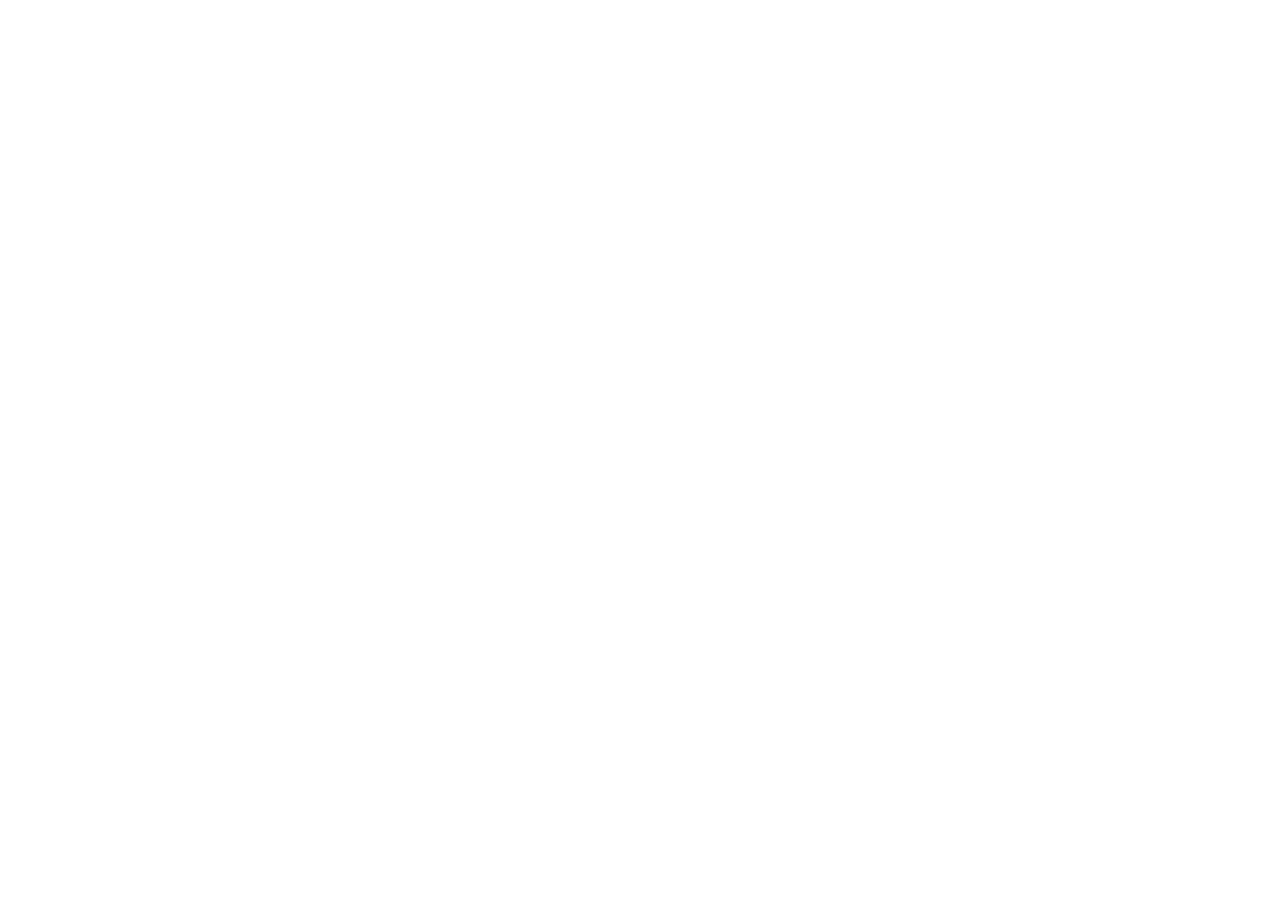
==== commit 2bd6869e: "Deploy ocw-pwa-beta version 0.2.0" ====
--- a/index.html
+++ b/index.html
@@ -1,21 +1 @@
-<!DOCTYPE html><html><head><meta charSet="utf-8"/><meta http-equiv="x-ua-compatible" content="ie=edge"/><meta name="viewport" content="width=device-width, initial-scale=1, shrink-to-fit=no"/><style data-href="/styles.27a02e86a36b6ef7371a.css">/*! normalize.css v8.0.1 | MIT License | github.com/necolas/normalize.css */html{line-height:1.15;-webkit-text-size-adjust:100%}body{margin:0}main{display:block}h1{font-size:2em;margin:.67em 0}hr{box-sizing:content-box;height:0;overflow:visible}pre{font-family:monospace,monospace;font-size:1em}a{background-color:transparent}abbr[title]{border-bottom:none;text-decoration:underline;-webkit-text-decoration:underline dotted;text-decoration:underline dotted}b,strong{font-weight:bolder}code,kbd,samp{font-family:monospace,monospace;font-size:1em}small{font-size:80%}sub,sup{font-size:75%;line-height:0;position:relative;vertical-align:baseline}sub{bottom:-.25em}sup{top:-.5em}img{border-style:none}button,input,optgroup,select,textarea{font-family:inherit;font-size:100%;line-height:1.15;margin:0}button,input{overflow:visible}button,select{text-transform:none}[type=button],[type=reset],[type=submit],button{-webkit-appearance:button}[type=button]::-moz-focus-inner,[type=reset]::-moz-focus-inner,[type=submit]::-moz-focus-inner,button::-moz-focus-inner{border-style:none;padding:0}[type=button]:-moz-focusring,[type=reset]:-moz-focusring,[type=submit]:-moz-focusring,button:-moz-focusring{outline:1px dotted ButtonText}fieldset{padding:.35em .75em .625em}legend{box-sizing:border-box;color:inherit;display:table;max-width:100%;padding:0;white-space:normal}progress{vertical-align:baseline}textarea{overflow:auto}[type=checkbox],[type=radio]{box-sizing:border-box;padding:0}[type=number]::-webkit-inner-spin-button,[type=number]::-webkit-outer-spin-button{height:auto}[type=search]{-webkit-appearance:textfield;outline-offset:-2px}[type=search]::-webkit-search-decoration{-webkit-appearance:none}::-webkit-file-upload-button{-webkit-appearance:button;font:inherit}details{display:block}summary{display:list-item}[hidden],template{display:none}@font-face{font-family:Roboto;font-style:normal;font-display:swap;font-weight:100;src:local("Roboto Thin "),local("Roboto-Thin"),url(/static/roboto-latin-100-987b84570ea69ee660455b8d5e91f5f1.woff2) format("woff2"),url(/static/roboto-latin-100-e9dbbe8a693dd275c16d32feb101f1c1.woff) format("woff")}@font-face{font-family:Roboto;font-style:italic;font-display:swap;font-weight:100;src:local("Roboto Thin italic"),local("Roboto-Thinitalic"),url(/static/roboto-latin-100italic-6232f43d15b0e7a0bf0fe82e295bdd06.woff2) format("woff2"),url(/static/roboto-latin-100italic-d704bb3d579b7d5e40880c75705c8a71.woff) format("woff")}@font-face{font-family:Roboto;font-style:normal;font-display:swap;font-weight:300;src:local("Roboto Light "),local("Roboto-Light"),url(/static/roboto-latin-300-55536c8e9e9a532651e3cf374f290ea3.woff2) format("woff2"),url(/static/roboto-latin-300-a1471d1d6431c893582a5f6a250db3f9.woff) format("woff")}@font-face{font-family:Roboto;font-style:italic;font-display:swap;font-weight:300;src:local("Roboto Light italic"),local("Roboto-Lightitalic"),url(/static/roboto-latin-300italic-d69924b98acd849cdeba9fbff3f88ea6.woff2) format("woff2"),url(/static/roboto-latin-300italic-210a7c781f5a354a0e4985656ab456d9.woff) format("woff")}@font-face{font-family:Roboto;font-style:normal;font-display:swap;font-weight:400;src:local("Roboto Regular "),local("Roboto-Regular"),url(/static/roboto-latin-400-5d4aeb4e5f5ef754e307d7ffaef688bd.woff2) format("woff2"),url(/static/roboto-latin-400-bafb105baeb22d965c70fe52ba6b49d9.woff) format("woff")}@font-face{font-family:Roboto;font-style:italic;font-display:swap;font-weight:400;src:local("Roboto Regular italic"),local("Roboto-Regularitalic"),url(/static/roboto-latin-400italic-d8bcbe724fd6f4ba44d0ee6a2675890f.woff2) format("woff2"),url(/static/roboto-latin-400italic-9680d5a0c32d2fd084e07bbc4c8b2923.woff) format("woff")}@font-face{font-family:Roboto;font-style:normal;font-display:swap;font-weight:500;src:local("Roboto Medium "),local("Roboto-Medium"),url(/static/roboto-latin-500-285467176f7fe6bb6a9c6873b3dad2cc.woff2) format("woff2"),url(/static/roboto-latin-500-de8b7431b74642e830af4d4f4b513ec9.woff) format("woff")}@font-face{font-family:Roboto;font-style:italic;font-display:swap;font-weight:500;src:local("Roboto Medium italic"),local("Roboto-Mediumitalic"),url(/static/roboto-latin-500italic-510dec37fa69fba39593e01a469ee018.woff2) format("woff2"),url(/static/roboto-latin-500italic-ffcc050b2d92d4b14a4fcb527ee0bcc8.woff) format("woff")}@font-face{font-family:Roboto;font-style:normal;font-display:swap;font-weight:700;src:local("Roboto Bold "),local("Roboto-Bold"),url(/static/roboto-latin-700-037d830416495def72b7881024c14b7b.woff2) format("woff2"),url(/static/roboto-latin-700-cf6613d1adf490972c557a8e318e0868.woff) format("woff")}@font-face{font-family:Roboto;font-style:italic;font-display:swap;font-weight:700;src:local("Roboto Bold italic"),local("Roboto-Bolditalic"),url(/static/roboto-latin-700italic-010c1aeee3c6d1cbb1d5761d80353823.woff2) format("woff2"),url(/static/roboto-latin-700italic-846d1890aee87fde5d8ced8eba360c3a.woff) format("woff")}@font-face{font-family:Roboto;font-style:normal;font-display:swap;font-weight:900;src:local("Roboto Black "),local("Roboto-Black"),url(/static/roboto-latin-900-19b7a0adfdd4f808b53af7e2ce2ad4e5.woff2) format("woff2"),url(/static/roboto-latin-900-8c2ade503b34e31430d6c98aa29a52a3.woff) format("woff")}@font-face{font-family:Roboto;font-style:italic;font-display:swap;font-weight:900;src:local("Roboto Black italic"),local("Roboto-Blackitalic"),url(/static/roboto-latin-900italic-7b770d6c53423deb1a8e49d3c9175184.woff2) format("woff2"),url(/static/roboto-latin-900italic-bc833e725c137257c2c42a789845d82f.woff) format("woff")}.mdc-button{font-family:Roboto,sans-serif;-moz-osx-font-smoothing:grayscale;-webkit-font-smoothing:antialiased;font-size:.875rem;line-height:2.25rem;font-weight:500;letter-spacing:.08929em;text-decoration:none;text-transform:uppercase;padding:0 8px;display:inline-flex;position:relative;align-items:center;justify-content:center;box-sizing:border-box;min-width:64px;height:36px;border:none;outline:none;line-height:inherit;-webkit-user-select:none;-moz-user-select:none;-ms-user-select:none;user-select:none;-webkit-appearance:none;overflow:hidden;vertical-align:middle;border-radius:4px}.mdc-button::-moz-focus-inner{padding:0;border:0}.mdc-button:active{outline:none}.mdc-button:hover{cursor:pointer}.mdc-button:disabled{background-color:transparent;color:rgba(0,0,0,.37);cursor:default;pointer-events:none}.mdc-button.mdc-button--dense{border-radius:4px}.mdc-button:not(:disabled){background-color:transparent}.mdc-button .mdc-button__icon{margin-left:0;margin-right:8px;display:inline-block;width:18px;height:18px;font-size:18px;vertical-align:top}.mdc-button .mdc-button__icon[dir=rtl],[dir=rtl] .mdc-button .mdc-button__icon{margin-left:8px;margin-right:0}.mdc-button:not(:disabled){color:#6200ee;color:var(--mdc-theme-primary,#6200ee)}.mdc-button__label+.mdc-button__icon{margin-left:8px;margin-right:0}.mdc-button__label+.mdc-button__icon[dir=rtl],[dir=rtl] .mdc-button__label+.mdc-button__icon{margin-left:0;margin-right:8px}svg.mdc-button__icon{fill:currentColor}.mdc-button--outlined .mdc-button__icon,.mdc-button--raised .mdc-button__icon,.mdc-button--unelevated .mdc-button__icon{margin-left:-4px;margin-right:8px}.mdc-button--outlined .mdc-button__icon[dir=rtl],.mdc-button--outlined .mdc-button__label+.mdc-button__icon,.mdc-button--raised .mdc-button__icon[dir=rtl],.mdc-button--raised .mdc-button__label+.mdc-button__icon,.mdc-button--unelevated .mdc-button__icon[dir=rtl],.mdc-button--unelevated .mdc-button__label+.mdc-button__icon,[dir=rtl] .mdc-button--outlined .mdc-button__icon,[dir=rtl] .mdc-button--raised .mdc-button__icon,[dir=rtl] .mdc-button--unelevated .mdc-button__icon{margin-left:8px;margin-right:-4px}.mdc-button--outlined .mdc-button__label+.mdc-button__icon[dir=rtl],.mdc-button--raised .mdc-button__label+.mdc-button__icon[dir=rtl],.mdc-button--unelevated .mdc-button__label+.mdc-button__icon[dir=rtl],[dir=rtl] .mdc-button--outlined .mdc-button__label+.mdc-button__icon,[dir=rtl] .mdc-button--raised .mdc-button__label+.mdc-button__icon,[dir=rtl] .mdc-button--unelevated .mdc-button__label+.mdc-button__icon{margin-left:-4px;margin-right:8px}.mdc-button--raised,.mdc-button--unelevated{padding:0 16px}.mdc-button--raised:disabled,.mdc-button--unelevated:disabled{background-color:rgba(0,0,0,.12);color:rgba(0,0,0,.37)}.mdc-button--raised:not(:disabled),.mdc-button--unelevated:not(:disabled){background-color:#6200ee}@supports not (-ms-ime-align:auto){.mdc-button--raised:not(:disabled),.mdc-button--unelevated:not(:disabled){background-color:var(--mdc-theme-primary,#6200ee)}}.mdc-button--raised:not(:disabled),.mdc-button--unelevated:not(:disabled){color:#fff;color:var(--mdc-theme-on-primary,#fff)}.mdc-button--raised{box-shadow:0 3px 1px -2px rgba(0,0,0,.2),0 2px 2px 0 rgba(0,0,0,.14),0 1px 5px 0 rgba(0,0,0,.12);-webkit-transition:box-shadow .28s cubic-bezier(.4,0,.2,1);transition:box-shadow .28s cubic-bezier(.4,0,.2,1)}.mdc-button--raised:focus,.mdc-button--raised:hover{box-shadow:0 2px 4px -1px rgba(0,0,0,.2),0 4px 5px 0 rgba(0,0,0,.14),0 1px 10px 0 rgba(0,0,0,.12)}.mdc-button--raised:active{box-shadow:0 5px 5px -3px rgba(0,0,0,.2),0 8px 10px 1px rgba(0,0,0,.14),0 3px 14px 2px rgba(0,0,0,.12)}.mdc-button--raised:disabled{box-shadow:0 0 0 0 rgba(0,0,0,.2),0 0 0 0 rgba(0,0,0,.14),0 0 0 0 rgba(0,0,0,.12)}.mdc-button--outlined{border-style:solid;padding:0 14px;border-width:2px}.mdc-button--outlined:disabled{border-color:rgba(0,0,0,.37)}.mdc-button--outlined:not(:disabled){border-color:#6200ee;border-color:var(--mdc-theme-primary,#6200ee)}.mdc-button--dense{height:32px;font-size:.8125rem}@-webkit-keyframes header-module--mdc-ripple-fg-radius-in--1Q2Eo{0%{-webkit-animation-timing-function:cubic-bezier(.4,0,.2,1);animation-timing-function:cubic-bezier(.4,0,.2,1);-webkit-transform:translate(var(--mdc-ripple-fg-translate-start,0)) scale(1);transform:translate(var(--mdc-ripple-fg-translate-start,0)) scale(1)}to{-webkit-transform:translate(var(--mdc-ripple-fg-translate-end,0)) scale(var(--mdc-ripple-fg-scale,1));transform:translate(var(--mdc-ripple-fg-translate-end,0)) scale(var(--mdc-ripple-fg-scale,1))}}@keyframes header-module--mdc-ripple-fg-radius-in--1Q2Eo{0%{-webkit-animation-timing-function:cubic-bezier(.4,0,.2,1);animation-timing-function:cubic-bezier(.4,0,.2,1);-webkit-transform:translate(var(--mdc-ripple-fg-translate-start,0)) scale(1);transform:translate(var(--mdc-ripple-fg-translate-start,0)) scale(1)}to{-webkit-transform:translate(var(--mdc-ripple-fg-translate-end,0)) scale(var(--mdc-ripple-fg-scale,1));transform:translate(var(--mdc-ripple-fg-translate-end,0)) scale(var(--mdc-ripple-fg-scale,1))}}@-webkit-keyframes header-module--mdc-ripple-fg-opacity-in--1mKHn{0%{-webkit-animation-timing-function:linear;animation-timing-function:linear;opacity:0}to{opacity:var(--mdc-ripple-fg-opacity,0)}}@keyframes header-module--mdc-ripple-fg-opacity-in--1mKHn{0%{-webkit-animation-timing-function:linear;animation-timing-function:linear;opacity:0}to{opacity:var(--mdc-ripple-fg-opacity,0)}}@-webkit-keyframes header-module--mdc-ripple-fg-opacity-out--34Mw9{0%{-webkit-animation-timing-function:linear;animation-timing-function:linear;opacity:var(--mdc-ripple-fg-opacity,0)}to{opacity:0}}@keyframes header-module--mdc-ripple-fg-opacity-out--34Mw9{0%{-webkit-animation-timing-function:linear;animation-timing-function:linear;opacity:var(--mdc-ripple-fg-opacity,0)}to{opacity:0}}.mdc-button{--mdc-ripple-fg-size:0;--mdc-ripple-left:0;--mdc-ripple-top:0;--mdc-ripple-fg-scale:1;--mdc-ripple-fg-translate-end:0;--mdc-ripple-fg-translate-start:0;-webkit-tap-highlight-color:rgba(0,0,0,0);will-change:transform,opacity}.mdc-button:after,.mdc-button:before{position:absolute;border-radius:50%;opacity:0;pointer-events:none;content:""}.mdc-button:before{-webkit-transition:opacity 15ms linear,background-color 15ms linear;transition:opacity 15ms linear,background-color 15ms linear;z-index:1}.mdc-button.mdc-ripple-upgraded:before{-webkit-transform:scale(var(--mdc-ripple-fg-scale,1));transform:scale(var(--mdc-ripple-fg-scale,1))}.mdc-button.mdc-ripple-upgraded:after{top:0;left:0;-webkit-transform:scale(0);transform:scale(0);-webkit-transform-origin:center center;transform-origin:center center}.mdc-button.mdc-ripple-upgraded--unbounded:after{top:var(--mdc-ripple-top,0);left:var(--mdc-ripple-left,0)}.mdc-button.mdc-ripple-upgraded--foreground-activation:after{-webkit-animation:mdc-ripple-fg-radius-in 225ms forwards,mdc-ripple-fg-opacity-in 75ms forwards;animation:mdc-ripple-fg-radius-in 225ms forwards,mdc-ripple-fg-opacity-in 75ms forwards}.mdc-button.mdc-ripple-upgraded--foreground-deactivation:after{-webkit-animation:mdc-ripple-fg-opacity-out .15s;animation:mdc-ripple-fg-opacity-out .15s;-webkit-transform:translate(var(--mdc-ripple-fg-translate-end,0)) scale(var(--mdc-ripple-fg-scale,1));transform:translate(var(--mdc-ripple-fg-translate-end,0)) scale(var(--mdc-ripple-fg-scale,1))}.mdc-button:after,.mdc-button:before{top:-50%;left:-50%;width:200%;height:200%}.mdc-button.mdc-ripple-upgraded:after{width:var(--mdc-ripple-fg-size,100%);height:var(--mdc-ripple-fg-size,100%)}.mdc-button:after,.mdc-button:before{background-color:#6200ee}@supports not (-ms-ime-align:auto){.mdc-button:after,.mdc-button:before{background-color:var(--mdc-theme-primary,#6200ee)}}.mdc-button:hover:before{opacity:.04}.mdc-button.mdc-ripple-upgraded--background-focused:before,.mdc-button:not(.mdc-ripple-upgraded):focus:before{-webkit-transition-duration:75ms;transition-duration:75ms;opacity:.12}.mdc-button:not(.mdc-ripple-upgraded):after{-webkit-transition:opacity .15s linear;transition:opacity .15s linear}.mdc-button:not(.mdc-ripple-upgraded):active:after{-webkit-transition-duration:75ms;transition-duration:75ms;opacity:.12}.mdc-button.mdc-ripple-upgraded{--mdc-ripple-fg-opacity:0.12}.mdc-button--raised:after,.mdc-button--raised:before,.mdc-button--unelevated:after,.mdc-button--unelevated:before{background-color:#fff}@supports not (-ms-ime-align:auto){.mdc-button--raised:after,.mdc-button--raised:before,.mdc-button--unelevated:after,.mdc-button--unelevated:before{background-color:var(--mdc-theme-on-primary,#fff)}}.mdc-button--raised:hover:before,.mdc-button--unelevated:hover:before{opacity:.08}.mdc-button--raised.mdc-ripple-upgraded--background-focused:before,.mdc-button--raised:not(.mdc-ripple-upgraded):focus:before,.mdc-button--unelevated.mdc-ripple-upgraded--background-focused:before,.mdc-button--unelevated:not(.mdc-ripple-upgraded):focus:before{-webkit-transition-duration:75ms;transition-duration:75ms;opacity:.24}.mdc-button--raised:not(.mdc-ripple-upgraded):after,.mdc-button--unelevated:not(.mdc-ripple-upgraded):after{-webkit-transition:opacity .15s linear;transition:opacity .15s linear}.mdc-button--raised:not(.mdc-ripple-upgraded):active:after,.mdc-button--unelevated:not(.mdc-ripple-upgraded):active:after{-webkit-transition-duration:75ms;transition-duration:75ms;opacity:.24}.mdc-button--raised.mdc-ripple-upgraded,.mdc-button--unelevated.mdc-ripple-upgraded{--mdc-ripple-fg-opacity:0.24}.header-module--header--3A712{display:flex;justify-content:space-between;align-items:center;background:var(--color-header-background);font-weight:700;margin:0 auto;padding:.5rem}.header-module--button--39x4z:not(:disabled),.header-module--header--3A712{color:var(--color-header-foreground)}.footer-module--footer--R2bpz{background:var(--color-footer-background);margin:0 auto;padding:1rem}.footer-module--row--h_4Y7{display:flex;flex-wrap:wrap}.footer-module--column--2wLiL{padding:.5rem}:root{--color-header-background:#b30838;--color-header-foreground:#fff;--color-main-background:#e0e0e0;--color-courseware-number:#555;--color-collapsible-border:#a8a8a8;--color-footer-background:#f8f6f4;--color-card-background:#fff;--color-card-hover-box-shadow:#ccc;--color-card-button-background:#eee;--color-card-title-foreground:#252525;--color-card-subtitle-foreground:#757575}:root[theme=a11y]{--color-header-background:#0a90aa;--color-main-background:#0cb0d1;--color-collapsible-border:#065f71;--color-footer-background:#0db9da;--color-card-background:#0a75aa;--color-card-hover-box-shadow:#07547a}.layout-module--app--1pt8W{font-family:Roboto,sans-serif}.layout-module--main--2yme8{background:var(--color-main-background);margin:0 auto}.courseware-breadcrumb-module--breadcrumbList--14MVt{margin:0;padding:0}.courseware-breadcrumb-module--breadcrumbItem--39ahf{display:inline}.courseware-header-module--title--2W38j{margin-top:2rem}.mdc-card{border-radius:4px;background-color:#fff;background-color:var(--mdc-theme-surface,#fff);box-shadow:0 2px 1px -1px rgba(0,0,0,.2),0 1px 1px 0 rgba(0,0,0,.14),0 1px 3px 0 rgba(0,0,0,.12);display:flex;flex-direction:column;box-sizing:border-box}.mdc-card--outlined{box-shadow:0 0 0 0 rgba(0,0,0,.2),0 0 0 0 rgba(0,0,0,.14),0 0 0 0 rgba(0,0,0,.12);border:1px solid #e0e0e0}.mdc-card__media{position:relative;box-sizing:border-box;background-repeat:no-repeat;background-position:50%;background-size:cover}.mdc-card__media:before{display:block;content:""}.mdc-card__media:first-child{border-top-left-radius:inherit;border-top-right-radius:inherit}.mdc-card__media:last-child{border-bottom-left-radius:inherit;border-bottom-right-radius:inherit}.mdc-card__media--square:before{margin-top:100%}.mdc-card__media--16-9:before{margin-top:56.25%}.mdc-card__media-content{position:absolute;top:0;right:0;bottom:0;left:0;box-sizing:border-box}.mdc-card__primary-action{display:flex;flex-direction:column;box-sizing:border-box;position:relative;outline:none;color:inherit;text-decoration:none;cursor:pointer;overflow:hidden}.mdc-card__primary-action:first-child{border-top-left-radius:inherit;border-top-right-radius:inherit}.mdc-card__primary-action:last-child{border-bottom-left-radius:inherit;border-bottom-right-radius:inherit}.mdc-card__actions{display:flex;flex-direction:row;align-items:center;box-sizing:border-box;min-height:52px;padding:8px}.mdc-card__actions--full-bleed{padding:0}.mdc-card__action-buttons,.mdc-card__action-icons{display:flex;flex-direction:row;align-items:center;box-sizing:border-box}.mdc-card__action-icons{color:rgba(0,0,0,.6);flex-grow:1;justify-content:flex-end}.mdc-card__action-buttons+.mdc-card__action-icons{margin-left:16px;margin-right:0}.mdc-card__action-buttons+.mdc-card__action-icons[dir=rtl],[dir=rtl] .mdc-card__action-buttons+.mdc-card__action-icons{margin-left:0;margin-right:16px}.mdc-card__action{display:inline-flex;flex-direction:row;align-items:center;box-sizing:border-box;justify-content:center;cursor:pointer;-webkit-user-select:none;-moz-user-select:none;-ms-user-select:none;user-select:none}.mdc-card__action:focus{outline:none}.mdc-card__action--button{margin-left:0;margin-right:8px;padding:0 8px}.mdc-card__action--button[dir=rtl],[dir=rtl] .mdc-card__action--button{margin-left:8px;margin-right:0}.mdc-card__action--button:last-child,.mdc-card__action--button:last-child[dir=rtl],[dir=rtl] .mdc-card__action--button:last-child{margin-left:0;margin-right:0}.mdc-card__actions--full-bleed .mdc-card__action--button{justify-content:space-between;width:100%;height:auto;max-height:none;margin:0;padding:8px 16px;text-align:left}.mdc-card__actions--full-bleed .mdc-card__action--button[dir=rtl],[dir=rtl] .mdc-card__actions--full-bleed .mdc-card__action--button{text-align:right}.mdc-card__action--icon{margin:-6px 0;padding:12px}.mdc-card__action--icon:not(:disabled){color:rgba(0,0,0,.6)}@-webkit-keyframes courseware-card-module--mdc-ripple-fg-radius-in--2TyoO{0%{-webkit-animation-timing-function:cubic-bezier(.4,0,.2,1);animation-timing-function:cubic-bezier(.4,0,.2,1);-webkit-transform:translate(var(--mdc-ripple-fg-translate-start,0)) scale(1);transform:translate(var(--mdc-ripple-fg-translate-start,0)) scale(1)}to{-webkit-transform:translate(var(--mdc-ripple-fg-translate-end,0)) scale(var(--mdc-ripple-fg-scale,1));transform:translate(var(--mdc-ripple-fg-translate-end,0)) scale(var(--mdc-ripple-fg-scale,1))}}@keyframes courseware-card-module--mdc-ripple-fg-radius-in--2TyoO{0%{-webkit-animation-timing-function:cubic-bezier(.4,0,.2,1);animation-timing-function:cubic-bezier(.4,0,.2,1);-webkit-transform:translate(var(--mdc-ripple-fg-translate-start,0)) scale(1);transform:translate(var(--mdc-ripple-fg-translate-start,0)) scale(1)}to{-webkit-transform:translate(var(--mdc-ripple-fg-translate-end,0)) scale(var(--mdc-ripple-fg-scale,1));transform:translate(var(--mdc-ripple-fg-translate-end,0)) scale(var(--mdc-ripple-fg-scale,1))}}@-webkit-keyframes courseware-card-module--mdc-ripple-fg-opacity-in--27MNR{0%{-webkit-animation-timing-function:linear;animation-timing-function:linear;opacity:0}to{opacity:var(--mdc-ripple-fg-opacity,0)}}@keyframes courseware-card-module--mdc-ripple-fg-opacity-in--27MNR{0%{-webkit-animation-timing-function:linear;animation-timing-function:linear;opacity:0}to{opacity:var(--mdc-ripple-fg-opacity,0)}}@-webkit-keyframes courseware-card-module--mdc-ripple-fg-opacity-out--2zrkw{0%{-webkit-animation-timing-function:linear;animation-timing-function:linear;opacity:var(--mdc-ripple-fg-opacity,0)}to{opacity:0}}@keyframes courseware-card-module--mdc-ripple-fg-opacity-out--2zrkw{0%{-webkit-animation-timing-function:linear;animation-timing-function:linear;opacity:var(--mdc-ripple-fg-opacity,0)}to{opacity:0}}.mdc-ripple-surface--test-edge-var-bug{--mdc-ripple-surface-test-edge-var:1px solid #000;visibility:hidden}.mdc-ripple-surface--test-edge-var-bug:before{border:var(--mdc-ripple-surface-test-edge-var)}.mdc-card__primary-action{--mdc-ripple-fg-size:0;--mdc-ripple-left:0;--mdc-ripple-top:0;--mdc-ripple-fg-scale:1;--mdc-ripple-fg-translate-end:0;--mdc-ripple-fg-translate-start:0;-webkit-tap-highlight-color:rgba(0,0,0,0);will-change:transform,opacity}.mdc-card__primary-action:after,.mdc-card__primary-action:before{position:absolute;border-radius:50%;opacity:0;pointer-events:none;content:""}.mdc-card__primary-action:before{-webkit-transition:opacity 15ms linear,background-color 15ms linear;transition:opacity 15ms linear,background-color 15ms linear;z-index:1}.mdc-card__primary-action.mdc-ripple-upgraded:before{-webkit-transform:scale(var(--mdc-ripple-fg-scale,1));transform:scale(var(--mdc-ripple-fg-scale,1))}.mdc-card__primary-action.mdc-ripple-upgraded:after{top:0;left:0;-webkit-transform:scale(0);transform:scale(0);-webkit-transform-origin:center center;transform-origin:center center}.mdc-card__primary-action.mdc-ripple-upgraded--unbounded:after{top:var(--mdc-ripple-top,0);left:var(--mdc-ripple-left,0)}.mdc-card__primary-action.mdc-ripple-upgraded--foreground-activation:after{-webkit-animation:mdc-ripple-fg-radius-in 225ms forwards,mdc-ripple-fg-opacity-in 75ms forwards;animation:mdc-ripple-fg-radius-in 225ms forwards,mdc-ripple-fg-opacity-in 75ms forwards}.mdc-card__primary-action.mdc-ripple-upgraded--foreground-deactivation:after{-webkit-animation:mdc-ripple-fg-opacity-out .15s;animation:mdc-ripple-fg-opacity-out .15s;-webkit-transform:translate(var(--mdc-ripple-fg-translate-end,0)) scale(var(--mdc-ripple-fg-scale,1));transform:translate(var(--mdc-ripple-fg-translate-end,0)) scale(var(--mdc-ripple-fg-scale,1))}.mdc-card__primary-action:after,.mdc-card__primary-action:before{top:-50%;left:-50%;width:200%;height:200%}.mdc-card__primary-action.mdc-ripple-upgraded:after{width:var(--mdc-ripple-fg-size,100%);height:var(--mdc-ripple-fg-size,100%)}.mdc-card__primary-action:after,.mdc-card__primary-action:before{background-color:#000}.mdc-card__primary-action:hover:before{opacity:.04}.mdc-card__primary-action.mdc-ripple-upgraded--background-focused:before,.mdc-card__primary-action:not(.mdc-ripple-upgraded):focus:before{-webkit-transition-duration:75ms;transition-duration:75ms;opacity:.12}.mdc-card__primary-action:not(.mdc-ripple-upgraded):after{-webkit-transition:opacity .15s linear;transition:opacity .15s linear}.mdc-card__primary-action:not(.mdc-ripple-upgraded):active:after{-webkit-transition-duration:75ms;transition-duration:75ms;opacity:.12}.mdc-card__primary-action.mdc-ripple-upgraded{--mdc-ripple-fg-opacity:0.12}.courseware-card-module--card--1NmT4{background-color:var(--color-card-background);max-width:20rem;padding:.5rem;position:relative;top:0;-webkit-transition:all .1s ease-in;transition:all .1s ease-in}.courseware-card-module--card--1NmT4:hover{top:-2px;box-shadow:0 4px 5px var(--color-card-hover-box-shadow)}.courseware-card-module--title--16xsU{color:var(--color-card-title-foreground)}.courseware-card-module--subtitle--3uPnZ{margin-top:.25rem;margin-bottom:1.5rem;color:var(--color-card-subtitle-foreground)}.courseware-card-module--subsubtitle--1S5RX{margin-top:.5rem;margin-bottom:.25rem;color:var(--color-card-subtitle-foreground);font-size:.8rem}.courseware-card-module--description--3hlSn{margin-top:1rem}.courseware-card-module--actions--1UMMx{margin-top:1.5rem}.courseware-card-module--button--1ixq8:not(:disabled){background-color:#eee;color:rgba(0,0,0,.87);color:var(--mdc-theme-text-primary-on-light,rgba(0,0,0,.87))}.courseware-card-module--button--1ixq8:after,.courseware-card-module--button--1ixq8:before{background-color:rgba(0,0,0,.87)}@supports not (-ms-ime-align:auto){.courseware-card-module--button--1ixq8:after,.courseware-card-module--button--1ixq8:before{background-color:var(--mdc-theme-text-primary-on-light,rgba(0,0,0,.87))}}.courseware-card-module--button--1ixq8:hover:before{opacity:.04}.courseware-card-module--button--1ixq8.courseware-card-module--mdc-ripple-upgraded--background-focused--2hXDF:before,.courseware-card-module--button--1ixq8:not(.courseware-card-module--mdc-ripple-upgraded--1drmL):focus:before{-webkit-transition-duration:75ms;transition-duration:75ms;opacity:.12}.courseware-card-module--button--1ixq8:not(.courseware-card-module--mdc-ripple-upgraded--1drmL):after{-webkit-transition:opacity .15s linear;transition:opacity .15s linear}.courseware-card-module--button--1ixq8:not(.courseware-card-module--mdc-ripple-upgraded--1drmL):active:after{-webkit-transition-duration:75ms;transition-duration:75ms;opacity:.12}.courseware-card-module--button--1ixq8.courseware-card-module--mdc-ripple-upgraded--1drmL{--mdc-ripple-fg-opacity:0.12}.courseware-card-module--icon--2hApM svg{vertical-align:middle;width:1.5em;height:1.5em}h4{margin:0}.collapsible-module--title--3iD-s{display:flex;justify-content:space-between;align-items:center}.collapsible-module--icon--3BxtQ svg{vertical-align:middle;width:2em;height:2em}.collapsible-module--collapsible--3Sp3x{cursor:pointer;border:1px solid var(--color-collapsible-border);border-radius:5px;padding:.5rem}@media (max-width:575.98px){.courseware-metadata-module--instructors-header--1pi9r{margin-top:1em}}.courseware-pages-module--course-page--3Uer3{margin-bottom:1rem}.courseware-module--courseware--y_4SH{margin:0 auto;padding:1rem;display:grid;grid-template-rows:auto;grid-template-columns:1fr;grid-gap:1rem;grid-template-areas:"header" "image" "metadata" "description" "pages"}@media (min-width:576px){.courseware-module--courseware--y_4SH{grid-template-columns:300px 1fr;grid-template-areas:"header      header" "image       metadata" "description description" "pages       pages"}}.courseware-module--header--2UdMf{grid-area:header;border-bottom:2px solid grey;margin-bottom:1rem}.courseware-module--metadata--2a5m8{grid-area:metadata}@media (min-width:576px){.courseware-module--metadata--2a5m8{margin-left:4rem}}.courseware-module--description--RNj-d{grid-area:description}.courseware-module--pages--29luV{grid-area:pages}.courseware-list-module--coursewareNumber--1hPbO{color:var(--color-courseware-number);font-weight:700;margin:0 1rem 1rem;padding:1rem 0;border-bottom:2px solid var(--color-collapsible-border)}.courseware-list-module--courseware-list--3wj50{padding:1rem;display:grid;align-items:center;justify-items:center;grid-template-rows:auto;grid-template-columns:1fr;grid-gap:1rem}@media (min-width:576px){.courseware-list-module--courseware-list--3wj50{grid-template-columns:repeat(2,1fr)}}@media (min-width:768px){.courseware-list-module--courseware-list--3wj50{grid-template-columns:repeat(3,1fr)}}@media (min-width:992px){.courseware-list-module--courseware-list--3wj50{grid-template-columns:repeat(4,1fr)}}@media (min-width:1200px){.courseware-list-module--courseware-list--3wj50{grid-template-columns:repeat(5,1fr)}}</style><meta name="generator" content="Gatsby 2.4.2"/><link rel="shortcut icon" href="/icons/icon-48x48.png?v=dd97053a03b9d43a55518f4eb8fd9f1e"/><link rel="manifest" href="/manifest.webmanifest"/><meta name="theme-color" content="#a31f34"/><link rel="apple-touch-icon" sizes="48x48" href="/icons/icon-48x48.png?v=dd97053a03b9d43a55518f4eb8fd9f1e"/><link rel="apple-touch-icon" sizes="72x72" href="/icons/icon-72x72.png?v=dd97053a03b9d43a55518f4eb8fd9f1e"/><link rel="apple-touch-icon" sizes="96x96" href="/icons/icon-96x96.png?v=dd97053a03b9d43a55518f4eb8fd9f1e"/><link rel="apple-touch-icon" sizes="144x144" href="/icons/icon-144x144.png?v=dd97053a03b9d43a55518f4eb8fd9f1e"/><link rel="apple-touch-icon" sizes="192x192" href="/icons/icon-192x192.png?v=dd97053a03b9d43a55518f4eb8fd9f1e"/><link rel="apple-touch-icon" sizes="256x256" href="/icons/icon-256x256.png?v=dd97053a03b9d43a55518f4eb8fd9f1e"/><link rel="apple-touch-icon" sizes="384x384" href="/icons/icon-384x384.png?v=dd97053a03b9d43a55518f4eb8fd9f1e"/><link rel="apple-touch-icon" sizes="512x512" href="/icons/icon-512x512.png?v=dd97053a03b9d43a55518f4eb8fd9f1e"/><link as="script" rel="preload" href="/webpack-runtime-bd2a9cd4a2a7ff6bc92c.js"/><link as="script" rel="preload" href="/app-078deab88be889fecc04.js"/><link as="script" rel="preload" href="/styles-619be3e1041a94053317.js"/><link as="script" rel="preload" href="/1-00c7ae357e8f5cbf4644.js"/><link as="script" rel="preload" href="/8-b570a152939d9c94ac07.js"/><link as="script" rel="preload" href="/component---src-pages-index-js-9628b9e95edeec574bdc.js"/><link as="fetch" rel="preload" href="/static/d/140/path---index-6a9-0SUcWyAf8ecbYDsMhQkEfPzV8.json" crossorigin="use-credentials"/></head><body><noscript id="gatsby-noscript">This app works best with JavaScript enabled.</noscript><div id="___gatsby"><div style="outline:none" tabindex="-1" role="group"><div class="layout-module--app--1pt8W"><header class="header-module--header--3A712"><span>OCW Progressive Web Application</span><button class="mdc-button header-module--button--39x4z"><span class="mdc-button__label">Theme</span></button></header><main class="layout-module--main--2yme8"><div class="courseware-list-module--coursewareNumber--1hPbO"><span>Courses (20)</span></div><div class="courseware-list-module--courseware-list--3wj50"><div class="mdc-card courseware-card-module--card--1NmT4"><span class="courseware-card-module--title--16xsU" style="overflow:hidden"><span>Computing and Data Analysis for Environmental Applications</span></span><span class="courseware-card-module--subtitle--3uPnZ">1.017, Undergraduate Level</span><div class="mdc-card__media mdc-card__media--16-9" style="background-image:url(https://open-learning-course-data-rc.s3.amazonaws.com/1-017-computing-and-data-analysis-for-environmental-applications-fall-2003/f2fb0154d9cee6cefea6e2bc5d2914d2_1-017f03.jpg)" title="1.017 - Computing and Data Analysis for Environmental Applications"></div><span class="courseware-card-module--subsubtitle--1S5RX" style="overflow:hidden"><span>Department: Civil and Environmental Engineering</span></span><span class="courseware-card-module--description--3hlSn" style="overflow:hidden"><span>This subject is a computer-oriented introduction to probability and data analysis. It is designed to give students the knowledge and practical experience they need to interpret lab and field data. Basic probability concepts are introduced at the outset because they provide a systematic way to describe uncertainty. They form the basis for the analysis of quantitative data in science and engineering. The MATLAB&amp;reg; programming language is used to perform virtual experiments and to analyze real-world data sets, many downloaded from the web. Programming applications include display and assessment of data sets, investigation of hypotheses, and identification of possible casual relationships between variables. This is the first semester that two courses, Computing and Data Analysis for Environmental Applications (1.017) and Uncertainty in Engineering (1.010),&amp;nbsp;are being&amp;nbsp;jointly offered&amp;nbsp;and taught as a single course.</span></span><div class="mdc-card__actions courseware-card-module--actions--1UMMx"><div class="mdc-card__action-buttons"><button class="mdc-button courseware-card-module--button--1ixq8 mdc-card__action mdc-card__action--button mdc-button--dense"><span class="mdc-button__label">Go to Course</span></button></div><div class="mdc-card__action-icons"><span class="courseware-card-module--icon--2hApM mdc-card__action mdc-card__action--icon"><svg stroke="currentColor" fill="currentColor" stroke-width="0" viewBox="0 0 24 24" height="1em" width="1em" xmlns="http://www.w3.org/2000/svg"><path d="M16.5 3c-1.74 0-3.41.81-4.5 2.09C10.91 3.81 9.24 3 7.5 3 4.42 3 2 5.42 2 8.5c0 3.78 3.4 6.86 8.55 11.54L12 21.35l1.45-1.32C18.6 15.36 22 12.28 22 8.5 22 5.42 19.58 3 16.5 3zm-4.4 15.55l-.1.1-.1-.1C7.14 14.24 4 11.39 4 8.5 4 6.5 5.5 5 7.5 5c1.54 0 3.04.99 3.57 2.36h1.87C13.46 5.99 14.96 5 16.5 5c2 0 3.5 1.5 3.5 3.5 0 2.89-3.14 5.74-7.9 10.05z"></path></svg></span><span class="courseware-card-module--icon--2hApM mdc-card__action mdc-card__action--icon"><svg stroke="currentColor" fill="currentColor" stroke-width="0" viewBox="0 0 24 24" height="1em" width="1em" xmlns="http://www.w3.org/2000/svg"><path d="M18 16.08c-.76 0-1.44.3-1.96.77L8.91 12.7c.05-.23.09-.46.09-.7s-.04-.47-.09-.7l7.05-4.11c.54.5 1.25.81 2.04.81 1.66 0 3-1.34 3-3s-1.34-3-3-3-3 1.34-3 3c0 .24.04.47.09.7L8.04 9.81C7.5 9.31 6.79 9 6 9c-1.66 0-3 1.34-3 3s1.34 3 3 3c.79 0 1.5-.31 2.04-.81l7.12 4.16c-.05.21-.08.43-.08.65 0 1.61 1.31 2.92 2.92 2.92 1.61 0 2.92-1.31 2.92-2.92s-1.31-2.92-2.92-2.92z"></path></svg></span></div></div></div><div class="mdc-card courseware-card-module--card--1NmT4"><span class="courseware-card-module--title--16xsU" style="overflow:hidden"><span>Airline Schedule Planning</span></span><span class="courseware-card-module--subtitle--3uPnZ">1.206J, Graduate Level</span><div class="mdc-card__media mdc-card__media--16-9" style="background-image:url(https://open-learning-course-data-rc.s3.amazonaws.com/1-206j-airline-schedule-planning-spring-2003/aa0c42369bc09b11f258a91b3245f612_1-206js03.jpg)" title="1.206J - Airline Schedule Planning"></div><span class="courseware-card-module--subsubtitle--1S5RX" style="overflow:hidden"><span>Department: Civil and Environmental Engineering</span></span><span class="courseware-card-module--description--3hlSn" style="overflow:hidden"><span>
-Explores a variety of models and optimization techniques for the solution of airline schedule planning and operations problems. Schedule design, fleet assignment, aircraft maintenance routing, crew scheduling, passenger mix, and other topics are covered. Recent models and algorithms addressing issues of model integration, robustness, and operations recovery are introduced. Modeling and solution techniques designed specifically for large-scale problems, and state-of-the-art applications of these techniques to airline problems are detailed.</span></span><div class="mdc-card__actions courseware-card-module--actions--1UMMx"><div class="mdc-card__action-buttons"><button class="mdc-button courseware-card-module--button--1ixq8 mdc-card__action mdc-card__action--button mdc-button--dense"><span class="mdc-button__label">Go to Course</span></button></div><div class="mdc-card__action-icons"><span class="courseware-card-module--icon--2hApM mdc-card__action mdc-card__action--icon"><svg stroke="currentColor" fill="currentColor" stroke-width="0" viewBox="0 0 24 24" height="1em" width="1em" xmlns="http://www.w3.org/2000/svg"><path d="M16.5 3c-1.74 0-3.41.81-4.5 2.09C10.91 3.81 9.24 3 7.5 3 4.42 3 2 5.42 2 8.5c0 3.78 3.4 6.86 8.55 11.54L12 21.35l1.45-1.32C18.6 15.36 22 12.28 22 8.5 22 5.42 19.58 3 16.5 3zm-4.4 15.55l-.1.1-.1-.1C7.14 14.24 4 11.39 4 8.5 4 6.5 5.5 5 7.5 5c1.54 0 3.04.99 3.57 2.36h1.87C13.46 5.99 14.96 5 16.5 5c2 0 3.5 1.5 3.5 3.5 0 2.89-3.14 5.74-7.9 10.05z"></path></svg></span><span class="courseware-card-module--icon--2hApM mdc-card__action mdc-card__action--icon"><svg stroke="currentColor" fill="currentColor" stroke-width="0" viewBox="0 0 24 24" height="1em" width="1em" xmlns="http://www.w3.org/2000/svg"><path d="M18 16.08c-.76 0-1.44.3-1.96.77L8.91 12.7c.05-.23.09-.46.09-.7s-.04-.47-.09-.7l7.05-4.11c.54.5 1.25.81 2.04.81 1.66 0 3-1.34 3-3s-1.34-3-3-3-3 1.34-3 3c0 .24.04.47.09.7L8.04 9.81C7.5 9.31 6.79 9 6 9c-1.66 0-3 1.34-3 3s1.34 3 3 3c.79 0 1.5-.31 2.04-.81l7.12 4.16c-.05.21-.08.43-.08.65 0 1.61 1.31 2.92 2.92 2.92 1.61 0 2.92-1.31 2.92-2.92s-1.31-2.92-2.92-2.92z"></path></svg></span></div></div></div><div class="mdc-card courseware-card-module--card--1NmT4"><span class="courseware-card-module--title--16xsU" style="overflow:hidden"><span>Linear Algebra</span></span><span class="courseware-card-module--subtitle--3uPnZ">18.06, Undergraduate Level</span><div class="mdc-card__media mdc-card__media--16-9" style="background-image:url(https://open-learning-course-data-rc.s3.amazonaws.com/18-06-linear-algebra-spring-2010/862a5bbedf159572528b0f0766d1e611_18-06s10.jpg)" title="18.06 - Linear Algebra"></div><span class="courseware-card-module--subsubtitle--1S5RX" style="overflow:hidden"><span>Department: Mathematics</span></span><span class="courseware-card-module--description--3hlSn" style="overflow:hidden"><span>This is a basic subject on matrix theory and linear algebra. Emphasis is given to topics that will be useful in other disciplines, including systems of equations, vector spaces, determinants, eigenvalues, similarity, and positive definite matrices.</span></span><div class="mdc-card__actions courseware-card-module--actions--1UMMx"><div class="mdc-card__action-buttons"><button class="mdc-button courseware-card-module--button--1ixq8 mdc-card__action mdc-card__action--button mdc-button--dense"><span class="mdc-button__label">Go to Course</span></button></div><div class="mdc-card__action-icons"><span class="courseware-card-module--icon--2hApM mdc-card__action mdc-card__action--icon"><svg stroke="currentColor" fill="currentColor" stroke-width="0" viewBox="0 0 24 24" height="1em" width="1em" xmlns="http://www.w3.org/2000/svg"><path d="M16.5 3c-1.74 0-3.41.81-4.5 2.09C10.91 3.81 9.24 3 7.5 3 4.42 3 2 5.42 2 8.5c0 3.78 3.4 6.86 8.55 11.54L12 21.35l1.45-1.32C18.6 15.36 22 12.28 22 8.5 22 5.42 19.58 3 16.5 3zm-4.4 15.55l-.1.1-.1-.1C7.14 14.24 4 11.39 4 8.5 4 6.5 5.5 5 7.5 5c1.54 0 3.04.99 3.57 2.36h1.87C13.46 5.99 14.96 5 16.5 5c2 0 3.5 1.5 3.5 3.5 0 2.89-3.14 5.74-7.9 10.05z"></path></svg></span><span class="courseware-card-module--icon--2hApM mdc-card__action mdc-card__action--icon"><svg stroke="currentColor" fill="currentColor" stroke-width="0" viewBox="0 0 24 24" height="1em" width="1em" xmlns="http://www.w3.org/2000/svg"><path d="M18 16.08c-.76 0-1.44.3-1.96.77L8.91 12.7c.05-.23.09-.46.09-.7s-.04-.47-.09-.7l7.05-4.11c.54.5 1.25.81 2.04.81 1.66 0 3-1.34 3-3s-1.34-3-3-3-3 1.34-3 3c0 .24.04.47.09.7L8.04 9.81C7.5 9.31 6.79 9 6 9c-1.66 0-3 1.34-3 3s1.34 3 3 3c.79 0 1.5-.31 2.04-.81l7.12 4.16c-.05.21-.08.43-.08.65 0 1.61 1.31 2.92 2.92 2.92 1.61 0 2.92-1.31 2.92-2.92s-1.31-2.92-2.92-2.92z"></path></svg></span></div></div></div><div class="mdc-card courseware-card-module--card--1NmT4"><span class="courseware-card-module--title--16xsU" style="overflow:hidden"><span>Introduction to Heat Transfer</span></span><span class="courseware-card-module--subtitle--3uPnZ">2.051, Undergraduate Level</span><div class="mdc-card__media mdc-card__media--16-9" style="background-image:url(https://open-learning-course-data-rc.s3.amazonaws.com/2-051-introduction-to-heat-transfer-fall-2015/7a7befd513bbfb5d0b05841210552334_2-051f15.jpg)" title="2.051 - Introduction to Heat Transfer"></div><span class="courseware-card-module--subsubtitle--1S5RX" style="overflow:hidden"><span>Department: Mechanical Engineering</span></span><span class="courseware-card-module--description--3hlSn" style="overflow:hidden"><span>This course is an introduction to the principal concepts and methods of heat transfer. The objectives of this integrated subject are to develop the fundamental principles and laws of heat transfer and to explore the implications of these principles for system behavior; to formulate the models necessary to study, analyze and design heat transfer systems through the application of these principles; to develop the problem-solving skills essential to good engineering practice of heat transfer in real-world applications.</span></span><div class="mdc-card__actions courseware-card-module--actions--1UMMx"><div class="mdc-card__action-buttons"><button class="mdc-button courseware-card-module--button--1ixq8 mdc-card__action mdc-card__action--button mdc-button--dense"><span class="mdc-button__label">Go to Course</span></button></div><div class="mdc-card__action-icons"><span class="courseware-card-module--icon--2hApM mdc-card__action mdc-card__action--icon"><svg stroke="currentColor" fill="currentColor" stroke-width="0" viewBox="0 0 24 24" height="1em" width="1em" xmlns="http://www.w3.org/2000/svg"><path d="M16.5 3c-1.74 0-3.41.81-4.5 2.09C10.91 3.81 9.24 3 7.5 3 4.42 3 2 5.42 2 8.5c0 3.78 3.4 6.86 8.55 11.54L12 21.35l1.45-1.32C18.6 15.36 22 12.28 22 8.5 22 5.42 19.58 3 16.5 3zm-4.4 15.55l-.1.1-.1-.1C7.14 14.24 4 11.39 4 8.5 4 6.5 5.5 5 7.5 5c1.54 0 3.04.99 3.57 2.36h1.87C13.46 5.99 14.96 5 16.5 5c2 0 3.5 1.5 3.5 3.5 0 2.89-3.14 5.74-7.9 10.05z"></path></svg></span><span class="courseware-card-module--icon--2hApM mdc-card__action mdc-card__action--icon"><svg stroke="currentColor" fill="currentColor" stroke-width="0" viewBox="0 0 24 24" height="1em" width="1em" xmlns="http://www.w3.org/2000/svg"><path d="M18 16.08c-.76 0-1.44.3-1.96.77L8.91 12.7c.05-.23.09-.46.09-.7s-.04-.47-.09-.7l7.05-4.11c.54.5 1.25.81 2.04.81 1.66 0 3-1.34 3-3s-1.34-3-3-3-3 1.34-3 3c0 .24.04.47.09.7L8.04 9.81C7.5 9.31 6.79 9 6 9c-1.66 0-3 1.34-3 3s1.34 3 3 3c.79 0 1.5-.31 2.04-.81l7.12 4.16c-.05.21-.08.43-.08.65 0 1.61 1.31 2.92 2.92 2.92 1.61 0 2.92-1.31 2.92-2.92s-1.31-2.92-2.92-2.92z"></path></svg></span></div></div></div><div class="mdc-card courseware-card-module--card--1NmT4"><span class="courseware-card-module--title--16xsU" style="overflow:hidden"><span>Engineering Math: Differential Equations and Linear Algebra</span></span><span class="courseware-card-module--subtitle--3uPnZ">2.087, Undergraduate Level</span><div class="mdc-card__media mdc-card__media--16-9" style="background-image:url(https://open-learning-course-data-rc.s3.amazonaws.com/2-087-engineering-math-differential-equations-and-linear-algebra-fall-2014/f3ef06c70a775a74be6b2a5a6788e1a9_2-080jf14.jpg)" title="2.087 - Engineering Math: Differential Equations and Linear Algebra"></div><span class="courseware-card-module--subsubtitle--1S5RX" style="overflow:hidden"><span>Department: Mechanical Engineering</span></span><span class="courseware-card-module--description--3hlSn" style="overflow:hidden"><span>This course is about the mathematics that is most widely used in the mechanical engineering core subjects: An introduction to linear algebra and ordinary differential equations (ODEs), including general numerical approaches to solving systems of equations.</span></span><div class="mdc-card__actions courseware-card-module--actions--1UMMx"><div class="mdc-card__action-buttons"><button class="mdc-button courseware-card-module--button--1ixq8 mdc-card__action mdc-card__action--button mdc-button--dense"><span class="mdc-button__label">Go to Course</span></button></div><div class="mdc-card__action-icons"><span class="courseware-card-module--icon--2hApM mdc-card__action mdc-card__action--icon"><svg stroke="currentColor" fill="currentColor" stroke-width="0" viewBox="0 0 24 24" height="1em" width="1em" xmlns="http://www.w3.org/2000/svg"><path d="M16.5 3c-1.74 0-3.41.81-4.5 2.09C10.91 3.81 9.24 3 7.5 3 4.42 3 2 5.42 2 8.5c0 3.78 3.4 6.86 8.55 11.54L12 21.35l1.45-1.32C18.6 15.36 22 12.28 22 8.5 22 5.42 19.58 3 16.5 3zm-4.4 15.55l-.1.1-.1-.1C7.14 14.24 4 11.39 4 8.5 4 6.5 5.5 5 7.5 5c1.54 0 3.04.99 3.57 2.36h1.87C13.46 5.99 14.96 5 16.5 5c2 0 3.5 1.5 3.5 3.5 0 2.89-3.14 5.74-7.9 10.05z"></path></svg></span><span class="courseware-card-module--icon--2hApM mdc-card__action mdc-card__action--icon"><svg stroke="currentColor" fill="currentColor" stroke-width="0" viewBox="0 0 24 24" height="1em" width="1em" xmlns="http://www.w3.org/2000/svg"><path d="M18 16.08c-.76 0-1.44.3-1.96.77L8.91 12.7c.05-.23.09-.46.09-.7s-.04-.47-.09-.7l7.05-4.11c.54.5 1.25.81 2.04.81 1.66 0 3-1.34 3-3s-1.34-3-3-3-3 1.34-3 3c0 .24.04.47.09.7L8.04 9.81C7.5 9.31 6.79 9 6 9c-1.66 0-3 1.34-3 3s1.34 3 3 3c.79 0 1.5-.31 2.04-.81l7.12 4.16c-.05.21-.08.43-.08.65 0 1.61 1.31 2.92 2.92 2.92 1.61 0 2.92-1.31 2.92-2.92s-1.31-2.92-2.92-2.92z"></path></svg></span></div></div></div><div class="mdc-card courseware-card-module--card--1NmT4"><span class="courseware-card-module--title--16xsU" style="overflow:hidden"><span>Macroepidemiology (BE.102)</span></span><span class="courseware-card-module--subtitle--3uPnZ">20.102, Undergraduate Level</span><div class="mdc-card__media mdc-card__media--16-9" style="background-image:url(https://open-learning-course-data-rc.s3.amazonaws.com/20-102-macroepidemiology-be-102-spring-2005/adaca182c4200a9735511a4835e68aef_20-102s05.jpg)" title="20.102 - Macroepidemiology (BE.102)"></div><span class="courseware-card-module--subsubtitle--1S5RX" style="overflow:hidden"><span>Department: Biological Engineering</span></span><span class="courseware-card-module--description--3hlSn" style="overflow:hidden"><span>
-This course presents a challenging multi-dimensional perspective on the causes of human disease and mortality. The course focuses on analyses of major causes of mortality in the US since 1900: cancer, cardiovascular and cerebrovascular diseases, diabetes, and infectious diseases. Students create analytical models to derive estimates for historically variant population risk factors and physiological rate parameters, and conduct analyses of familial data to separately estimate inherited and environmental risks. The course evaluates the basic population genetics of dominant, recessive and non-deleterious inherited risk factors.</span></span><div class="mdc-card__actions courseware-card-module--actions--1UMMx"><div class="mdc-card__action-buttons"><button class="mdc-button courseware-card-module--button--1ixq8 mdc-card__action mdc-card__action--button mdc-button--dense"><span class="mdc-button__label">Go to Course</span></button></div><div class="mdc-card__action-icons"><span class="courseware-card-module--icon--2hApM mdc-card__action mdc-card__action--icon"><svg stroke="currentColor" fill="currentColor" stroke-width="0" viewBox="0 0 24 24" height="1em" width="1em" xmlns="http://www.w3.org/2000/svg"><path d="M16.5 3c-1.74 0-3.41.81-4.5 2.09C10.91 3.81 9.24 3 7.5 3 4.42 3 2 5.42 2 8.5c0 3.78 3.4 6.86 8.55 11.54L12 21.35l1.45-1.32C18.6 15.36 22 12.28 22 8.5 22 5.42 19.58 3 16.5 3zm-4.4 15.55l-.1.1-.1-.1C7.14 14.24 4 11.39 4 8.5 4 6.5 5.5 5 7.5 5c1.54 0 3.04.99 3.57 2.36h1.87C13.46 5.99 14.96 5 16.5 5c2 0 3.5 1.5 3.5 3.5 0 2.89-3.14 5.74-7.9 10.05z"></path></svg></span><span class="courseware-card-module--icon--2hApM mdc-card__action mdc-card__action--icon"><svg stroke="currentColor" fill="currentColor" stroke-width="0" viewBox="0 0 24 24" height="1em" width="1em" xmlns="http://www.w3.org/2000/svg"><path d="M18 16.08c-.76 0-1.44.3-1.96.77L8.91 12.7c.05-.23.09-.46.09-.7s-.04-.47-.09-.7l7.05-4.11c.54.5 1.25.81 2.04.81 1.66 0 3-1.34 3-3s-1.34-3-3-3-3 1.34-3 3c0 .24.04.47.09.7L8.04 9.81C7.5 9.31 6.79 9 6 9c-1.66 0-3 1.34-3 3s1.34 3 3 3c.79 0 1.5-.31 2.04-.81l7.12 4.16c-.05.21-.08.43-.08.65 0 1.61 1.31 2.92 2.92 2.92 1.61 0 2.92-1.31 2.92-2.92s-1.31-2.92-2.92-2.92z"></path></svg></span></div></div></div><div class="mdc-card courseware-card-module--card--1NmT4"><span class="courseware-card-module--title--16xsU" style="overflow:hidden"><span>Chemicals in the Environment: Toxicology and Public Health (BE.104J)</span></span><span class="courseware-card-module--subtitle--3uPnZ">20.104J, Undergraduate Level</span><div class="mdc-card__media mdc-card__media--16-9" style="background-image:url(https://open-learning-course-data-rc.s3.amazonaws.com/20-104j-chemicals-in-the-environment-toxicology-and-public-health-be-104j-spring-2005/ab70931f359e46de9e431df1ed019aaf_20-104js05.jpg)" title="20.104J - Chemicals in the Environment: Toxicology and Public Health (BE.104J)"></div><span class="courseware-card-module--subsubtitle--1S5RX" style="overflow:hidden"><span>Department: Biological Engineering</span></span><span class="courseware-card-module--description--3hlSn" style="overflow:hidden"><span>
-This course addresses the challenges of defining a relationship between exposure to environmental chemicals and human disease. Course topics include epidemiological approaches to understanding disease causation; biostatistical methods; evaluation of human exposure to chemicals, and their internal distribution, metabolism, reactions with cellular components, and biological effects; and qualitative and quantitative health risk assessment methods used in the U.S. as bases for regulatory decision-making. Throughout the term, students consider case studies of local and national interest.</span></span><div class="mdc-card__actions courseware-card-module--actions--1UMMx"><div class="mdc-card__action-buttons"><button class="mdc-button courseware-card-module--button--1ixq8 mdc-card__action mdc-card__action--button mdc-button--dense"><span class="mdc-button__label">Go to Course</span></button></div><div class="mdc-card__action-icons"><span class="courseware-card-module--icon--2hApM mdc-card__action mdc-card__action--icon"><svg stroke="currentColor" fill="currentColor" stroke-width="0" viewBox="0 0 24 24" height="1em" width="1em" xmlns="http://www.w3.org/2000/svg"><path d="M16.5 3c-1.74 0-3.41.81-4.5 2.09C10.91 3.81 9.24 3 7.5 3 4.42 3 2 5.42 2 8.5c0 3.78 3.4 6.86 8.55 11.54L12 21.35l1.45-1.32C18.6 15.36 22 12.28 22 8.5 22 5.42 19.58 3 16.5 3zm-4.4 15.55l-.1.1-.1-.1C7.14 14.24 4 11.39 4 8.5 4 6.5 5.5 5 7.5 5c1.54 0 3.04.99 3.57 2.36h1.87C13.46 5.99 14.96 5 16.5 5c2 0 3.5 1.5 3.5 3.5 0 2.89-3.14 5.74-7.9 10.05z"></path></svg></span><span class="courseware-card-module--icon--2hApM mdc-card__action mdc-card__action--icon"><svg stroke="currentColor" fill="currentColor" stroke-width="0" viewBox="0 0 24 24" height="1em" width="1em" xmlns="http://www.w3.org/2000/svg"><path d="M18 16.08c-.76 0-1.44.3-1.96.77L8.91 12.7c.05-.23.09-.46.09-.7s-.04-.47-.09-.7l7.05-4.11c.54.5 1.25.81 2.04.81 1.66 0 3-1.34 3-3s-1.34-3-3-3-3 1.34-3 3c0 .24.04.47.09.7L8.04 9.81C7.5 9.31 6.79 9 6 9c-1.66 0-3 1.34-3 3s1.34 3 3 3c.79 0 1.5-.31 2.04-.81l7.12 4.16c-.05.21-.08.43-.08.65 0 1.61 1.31 2.92 2.92 2.92 1.61 0 2.92-1.31 2.92-2.92s-1.31-2.92-2.92-2.92z"></path></svg></span></div></div></div><div class="mdc-card courseware-card-module--card--1NmT4"><span class="courseware-card-module--title--16xsU" style="overflow:hidden"><span>Introduction to Nuclear Engineering and Ionizing Radiation</span></span><span class="courseware-card-module--subtitle--3uPnZ">22.01, Undergraduate Level</span><div class="mdc-card__media mdc-card__media--16-9" style="background-image:url(https://open-learning-course-data-rc.s3.amazonaws.com/22-01-introduction-to-nuclear-engineering-and-ionizing-radiation-fall-2015/a9e31b57bcd2540fe7591e566a5d462f_22-01f15.jpg)" title="22.01 - Introduction to Nuclear Engineering and Ionizing Radiation"></div><span class="courseware-card-module--subsubtitle--1S5RX" style="overflow:hidden"><span>Department: Nuclear Science and Engineering</span></span><span class="courseware-card-module--description--3hlSn" style="overflow:hidden"><span>This course provides an introduction to nuclear science and its engineering applications. It describes basic nuclear models, radioactivity, nuclear reactions and kinematics; covers the interaction of ionizing radiation with matter, with an emphasis on radiation detection, radiation shielding, and radiation effects on human health; and presents energy systems based on fission and fusion nuclear reactions, as well as industrial and medical applications of nuclear science.</span></span><div class="mdc-card__actions courseware-card-module--actions--1UMMx"><div class="mdc-card__action-buttons"><button class="mdc-button courseware-card-module--button--1ixq8 mdc-card__action mdc-card__action--button mdc-button--dense"><span class="mdc-button__label">Go to Course</span></button></div><div class="mdc-card__action-icons"><span class="courseware-card-module--icon--2hApM mdc-card__action mdc-card__action--icon"><svg stroke="currentColor" fill="currentColor" stroke-width="0" viewBox="0 0 24 24" height="1em" width="1em" xmlns="http://www.w3.org/2000/svg"><path d="M16.5 3c-1.74 0-3.41.81-4.5 2.09C10.91 3.81 9.24 3 7.5 3 4.42 3 2 5.42 2 8.5c0 3.78 3.4 6.86 8.55 11.54L12 21.35l1.45-1.32C18.6 15.36 22 12.28 22 8.5 22 5.42 19.58 3 16.5 3zm-4.4 15.55l-.1.1-.1-.1C7.14 14.24 4 11.39 4 8.5 4 6.5 5.5 5 7.5 5c1.54 0 3.04.99 3.57 2.36h1.87C13.46 5.99 14.96 5 16.5 5c2 0 3.5 1.5 3.5 3.5 0 2.89-3.14 5.74-7.9 10.05z"></path></svg></span><span class="courseware-card-module--icon--2hApM mdc-card__action mdc-card__action--icon"><svg stroke="currentColor" fill="currentColor" stroke-width="0" viewBox="0 0 24 24" height="1em" width="1em" xmlns="http://www.w3.org/2000/svg"><path d="M18 16.08c-.76 0-1.44.3-1.96.77L8.91 12.7c.05-.23.09-.46.09-.7s-.04-.47-.09-.7l7.05-4.11c.54.5 1.25.81 2.04.81 1.66 0 3-1.34 3-3s-1.34-3-3-3-3 1.34-3 3c0 .24.04.47.09.7L8.04 9.81C7.5 9.31 6.79 9 6 9c-1.66 0-3 1.34-3 3s1.34 3 3 3c.79 0 1.5-.31 2.04-.81l7.12 4.16c-.05.21-.08.43-.08.65 0 1.61 1.31 2.92 2.92 2.92 1.61 0 2.92-1.31 2.92-2.92s-1.31-2.92-2.92-2.92z"></path></svg></span></div></div></div><div class="mdc-card courseware-card-module--card--1NmT4"><span class="courseware-card-module--title--16xsU" style="overflow:hidden"><span>Electromagnetic Interactions</span></span><span class="courseware-card-module--subtitle--3uPnZ">22.105, Graduate Level</span><div class="mdc-card__media mdc-card__media--16-9" style="background-image:url(https://open-learning-course-data-rc.s3.amazonaws.com/22-105-electromagnetic-interactions-fall-2005/dfaf8ba6d6f932d4bf4750a02ca82680_22-105f05.jpg)" title="22.105 - Electromagnetic Interactions"></div><span class="courseware-card-module--subsubtitle--1S5RX" style="overflow:hidden"><span>Department: Nuclear Science and Engineering</span></span><span class="courseware-card-module--description--3hlSn" style="overflow:hidden"><span>
-This course is a graduate level subject on electromagnetic theory with particular emphasis on basics and applications to Nuclear Science and Engineering. The basic topics covered include electrostatics, magnetostatics, and electromagnetic radiation. The applications include transmission lines, waveguides, antennas, scattering, shielding, charged particle collisions, Bremsstrahlung radiation, and Cerenkov radiation. 
-Acknowledgments
-Professor Freidberg would like to acknowledge the immense contributions made to this course by its previous instructors, Ian Hutchinson and Ron Parker.</span></span><div class="mdc-card__actions courseware-card-module--actions--1UMMx"><div class="mdc-card__action-buttons"><button class="mdc-button courseware-card-module--button--1ixq8 mdc-card__action mdc-card__action--button mdc-button--dense"><span class="mdc-button__label">Go to Course</span></button></div><div class="mdc-card__action-icons"><span class="courseware-card-module--icon--2hApM mdc-card__action mdc-card__action--icon"><svg stroke="currentColor" fill="currentColor" stroke-width="0" viewBox="0 0 24 24" height="1em" width="1em" xmlns="http://www.w3.org/2000/svg"><path d="M16.5 3c-1.74 0-3.41.81-4.5 2.09C10.91 3.81 9.24 3 7.5 3 4.42 3 2 5.42 2 8.5c0 3.78 3.4 6.86 8.55 11.54L12 21.35l1.45-1.32C18.6 15.36 22 12.28 22 8.5 22 5.42 19.58 3 16.5 3zm-4.4 15.55l-.1.1-.1-.1C7.14 14.24 4 11.39 4 8.5 4 6.5 5.5 5 7.5 5c1.54 0 3.04.99 3.57 2.36h1.87C13.46 5.99 14.96 5 16.5 5c2 0 3.5 1.5 3.5 3.5 0 2.89-3.14 5.74-7.9 10.05z"></path></svg></span><span class="courseware-card-module--icon--2hApM mdc-card__action mdc-card__action--icon"><svg stroke="currentColor" fill="currentColor" stroke-width="0" viewBox="0 0 24 24" height="1em" width="1em" xmlns="http://www.w3.org/2000/svg"><path d="M18 16.08c-.76 0-1.44.3-1.96.77L8.91 12.7c.05-.23.09-.46.09-.7s-.04-.47-.09-.7l7.05-4.11c.54.5 1.25.81 2.04.81 1.66 0 3-1.34 3-3s-1.34-3-3-3-3 1.34-3 3c0 .24.04.47.09.7L8.04 9.81C7.5 9.31 6.79 9 6 9c-1.66 0-3 1.34-3 3s1.34 3 3 3c.79 0 1.5-.31 2.04-.81l7.12 4.16c-.05.21-.08.43-.08.65 0 1.61 1.31 2.92 2.92 2.92 1.61 0 2.92-1.31 2.92-2.92s-1.31-2.92-2.92-2.92z"></path></svg></span></div></div></div><div class="mdc-card courseware-card-module--card--1NmT4"><span class="courseware-card-module--title--16xsU" style="overflow:hidden"><span>Relativism, Reason, and Reality</span></span><span class="courseware-card-module--subtitle--3uPnZ">24.03, Undergraduate Level</span><div class="mdc-card__media mdc-card__media--16-9" style="background-image:url(https://open-learning-course-data-rc.s3.amazonaws.com/24-03-relativism-reason-and-reality-spring-2005/b701bb192afb89ceeebf5f4715549fdc_24-03s05.jpg)" title="24.03 - Relativism, Reason, and Reality"></div><span class="courseware-card-module--subsubtitle--1S5RX" style="overflow:hidden"><span>Department: Linguistics and Philosophy</span></span><span class="courseware-card-module--description--3hlSn" style="overflow:hidden"><span>
-Are moral standards relative to cultures and/or moral frameworks? Are there incompatible or non-comparable ways of thinking about the world that are somehow equally good? Is science getting closer to the truth? Is rationality--the notion of a good reason to believe something--relative to cultural norms? What are selves? Is there a coherent form of relativism about the self? Guided by the writings of Thomas Kuhn, Gilbert Harman, Judith Thomson, John Perry and Derek Parfit, we attempt to make these vague questions precise, and we make a start at answering them.</span></span><div class="mdc-card__actions courseware-card-module--actions--1UMMx"><div class="mdc-card__action-buttons"><button class="mdc-button courseware-card-module--button--1ixq8 mdc-card__action mdc-card__action--button mdc-button--dense"><span class="mdc-button__label">Go to Course</span></button></div><div class="mdc-card__action-icons"><span class="courseware-card-module--icon--2hApM mdc-card__action mdc-card__action--icon"><svg stroke="currentColor" fill="currentColor" stroke-width="0" viewBox="0 0 24 24" height="1em" width="1em" xmlns="http://www.w3.org/2000/svg"><path d="M16.5 3c-1.74 0-3.41.81-4.5 2.09C10.91 3.81 9.24 3 7.5 3 4.42 3 2 5.42 2 8.5c0 3.78 3.4 6.86 8.55 11.54L12 21.35l1.45-1.32C18.6 15.36 22 12.28 22 8.5 22 5.42 19.58 3 16.5 3zm-4.4 15.55l-.1.1-.1-.1C7.14 14.24 4 11.39 4 8.5 4 6.5 5.5 5 7.5 5c1.54 0 3.04.99 3.57 2.36h1.87C13.46 5.99 14.96 5 16.5 5c2 0 3.5 1.5 3.5 3.5 0 2.89-3.14 5.74-7.9 10.05z"></path></svg></span><span class="courseware-card-module--icon--2hApM mdc-card__action mdc-card__action--icon"><svg stroke="currentColor" fill="currentColor" stroke-width="0" viewBox="0 0 24 24" height="1em" width="1em" xmlns="http://www.w3.org/2000/svg"><path d="M18 16.08c-.76 0-1.44.3-1.96.77L8.91 12.7c.05-.23.09-.46.09-.7s-.04-.47-.09-.7l7.05-4.11c.54.5 1.25.81 2.04.81 1.66 0 3-1.34 3-3s-1.34-3-3-3-3 1.34-3 3c0 .24.04.47.09.7L8.04 9.81C7.5 9.31 6.79 9 6 9c-1.66 0-3 1.34-3 3s1.34 3 3 3c.79 0 1.5-.31 2.04-.81l7.12 4.16c-.05.21-.08.43-.08.65 0 1.61 1.31 2.92 2.92 2.92 1.61 0 2.92-1.31 2.92-2.92s-1.31-2.92-2.92-2.92z"></path></svg></span></div></div></div><div class="mdc-card courseware-card-module--card--1NmT4"><span class="courseware-card-module--title--16xsU" style="overflow:hidden"><span>Ancient Philosophy</span></span><span class="courseware-card-module--subtitle--3uPnZ">24.200, Undergraduate Level</span><div class="mdc-card__media mdc-card__media--16-9" style="background-image:url(https://open-learning-course-data-rc.s3.amazonaws.com/24-200-ancient-philosophy-fall-2004/9045e87ae64ba324afe190be602b7527_24-200f04.jpg)" title="24.200 - Ancient Philosophy"></div><span class="courseware-card-module--subsubtitle--1S5RX" style="overflow:hidden"><span>Department: Linguistics and Philosophy</span></span><span class="courseware-card-module--description--3hlSn" style="overflow:hidden"><span>
-This course will acquaint the student with some of the ancient Greek contributions to the Western philosophical and scientific tradition. We will examine a broad range of central philosophical themes concerning: nature, law, justice, knowledge, virtue, happiness, and death. There will be a strong emphasis on analyses of arguments found in the texts.</span></span><div class="mdc-card__actions courseware-card-module--actions--1UMMx"><div class="mdc-card__action-buttons"><button class="mdc-button courseware-card-module--button--1ixq8 mdc-card__action mdc-card__action--button mdc-button--dense"><span class="mdc-button__label">Go to Course</span></button></div><div class="mdc-card__action-icons"><span class="courseware-card-module--icon--2hApM mdc-card__action mdc-card__action--icon"><svg stroke="currentColor" fill="currentColor" stroke-width="0" viewBox="0 0 24 24" height="1em" width="1em" xmlns="http://www.w3.org/2000/svg"><path d="M16.5 3c-1.74 0-3.41.81-4.5 2.09C10.91 3.81 9.24 3 7.5 3 4.42 3 2 5.42 2 8.5c0 3.78 3.4 6.86 8.55 11.54L12 21.35l1.45-1.32C18.6 15.36 22 12.28 22 8.5 22 5.42 19.58 3 16.5 3zm-4.4 15.55l-.1.1-.1-.1C7.14 14.24 4 11.39 4 8.5 4 6.5 5.5 5 7.5 5c1.54 0 3.04.99 3.57 2.36h1.87C13.46 5.99 14.96 5 16.5 5c2 0 3.5 1.5 3.5 3.5 0 2.89-3.14 5.74-7.9 10.05z"></path></svg></span><span class="courseware-card-module--icon--2hApM mdc-card__action mdc-card__action--icon"><svg stroke="currentColor" fill="currentColor" stroke-width="0" viewBox="0 0 24 24" height="1em" width="1em" xmlns="http://www.w3.org/2000/svg"><path d="M18 16.08c-.76 0-1.44.3-1.96.77L8.91 12.7c.05-.23.09-.46.09-.7s-.04-.47-.09-.7l7.05-4.11c.54.5 1.25.81 2.04.81 1.66 0 3-1.34 3-3s-1.34-3-3-3-3 1.34-3 3c0 .24.04.47.09.7L8.04 9.81C7.5 9.31 6.79 9 6 9c-1.66 0-3 1.34-3 3s1.34 3 3 3c.79 0 1.5-.31 2.04-.81l7.12 4.16c-.05.21-.08.43-.08.65 0 1.61 1.31 2.92 2.92 2.92 1.61 0 2.92-1.31 2.92-2.92s-1.31-2.92-2.92-2.92z"></path></svg></span></div></div></div><div class="mdc-card courseware-card-module--card--1NmT4"><span class="courseware-card-module--title--16xsU" style="overflow:hidden"><span>Economic &amp; Environmental Issues in Materials Selection</span></span><span class="courseware-card-module--subtitle--3uPnZ">3.080, Undergraduate Level</span><div class="mdc-card__media mdc-card__media--16-9" style="background-image:url(https://open-learning-course-data-rc.s3.amazonaws.com/3-080-economic-environmental-issues-in-materials-selection-fall-2005/de22d5ac8537cc7b8cd7732c43e234e3_3-080f05.jpg)" title="3.080 - Economic &amp; Environmental Issues in Materials Selection"></div><span class="courseware-card-module--subsubtitle--1S5RX" style="overflow:hidden"><span>Department: Materials Science and Engineering</span></span><span class="courseware-card-module--description--3hlSn" style="overflow:hidden"><span>
-Choice of material has implications throughout the life-cycle of a product, influencing many aspects of economic and environmental performance. This course will provide a survey of methods for evaluating those implications. Lectures will cover topics in material choice concepts, fundamentals of engineering economics, manufacturing economics modeling methods, and life-cycle environmental evaluation.</span></span><div class="mdc-card__actions courseware-card-module--actions--1UMMx"><div class="mdc-card__action-buttons"><button class="mdc-button courseware-card-module--button--1ixq8 mdc-card__action mdc-card__action--button mdc-button--dense"><span class="mdc-button__label">Go to Course</span></button></div><div class="mdc-card__action-icons"><span class="courseware-card-module--icon--2hApM mdc-card__action mdc-card__action--icon"><svg stroke="currentColor" fill="currentColor" stroke-width="0" viewBox="0 0 24 24" height="1em" width="1em" xmlns="http://www.w3.org/2000/svg"><path d="M16.5 3c-1.74 0-3.41.81-4.5 2.09C10.91 3.81 9.24 3 7.5 3 4.42 3 2 5.42 2 8.5c0 3.78 3.4 6.86 8.55 11.54L12 21.35l1.45-1.32C18.6 15.36 22 12.28 22 8.5 22 5.42 19.58 3 16.5 3zm-4.4 15.55l-.1.1-.1-.1C7.14 14.24 4 11.39 4 8.5 4 6.5 5.5 5 7.5 5c1.54 0 3.04.99 3.57 2.36h1.87C13.46 5.99 14.96 5 16.5 5c2 0 3.5 1.5 3.5 3.5 0 2.89-3.14 5.74-7.9 10.05z"></path></svg></span><span class="courseware-card-module--icon--2hApM mdc-card__action mdc-card__action--icon"><svg stroke="currentColor" fill="currentColor" stroke-width="0" viewBox="0 0 24 24" height="1em" width="1em" xmlns="http://www.w3.org/2000/svg"><path d="M18 16.08c-.76 0-1.44.3-1.96.77L8.91 12.7c.05-.23.09-.46.09-.7s-.04-.47-.09-.7l7.05-4.11c.54.5 1.25.81 2.04.81 1.66 0 3-1.34 3-3s-1.34-3-3-3-3 1.34-3 3c0 .24.04.47.09.7L8.04 9.81C7.5 9.31 6.79 9 6 9c-1.66 0-3 1.34-3 3s1.34 3 3 3c.79 0 1.5-.31 2.04-.81l7.12 4.16c-.05.21-.08.43-.08.65 0 1.61 1.31 2.92 2.92 2.92 1.61 0 2.92-1.31 2.92-2.92s-1.31-2.92-2.92-2.92z"></path></svg></span></div></div></div><div class="mdc-card courseware-card-module--card--1NmT4"><span class="courseware-card-module--title--16xsU" style="overflow:hidden"><span>Freshman Seminar: The Nature of Engineering</span></span><span class="courseware-card-module--subtitle--3uPnZ">3.A26, Undergraduate Level</span><div class="mdc-card__media mdc-card__media--16-9" style="background-image:url(https://open-learning-course-data-rc.s3.amazonaws.com/3-a26-freshman-seminar-the-nature-of-engineering-fall-2005/fe0777d63245a4656c1f16c3617e797f_3-a26f05.jpg)" title="3.A26 - Freshman Seminar: The Nature of Engineering"></div><span class="courseware-card-module--subsubtitle--1S5RX" style="overflow:hidden"><span>Department: Materials Science and Engineering</span></span><span class="courseware-card-module--description--3hlSn" style="overflow:hidden"><span>
-Are you interested in investigating how nature engineers itself? How engineers copy the shapes found in nature (&quot;biomimetics&quot;)? This Freshman Seminar investigates why similar shapes occur in so many natural things and how physics changes the shape of nature. Why are things in nature shaped the way they are? How do birds fly? Why do bird nests look the way they do? How do woodpeckers peck? Why can&#x27;t trees grow taller than they are? Why is grass skinny and hollow? What is the wood science behind musical instruments? Questions such as these are the subject of biomimetic research and they have been the focus of investigation in this course for the past three years.</span></span><div class="mdc-card__actions courseware-card-module--actions--1UMMx"><div class="mdc-card__action-buttons"><button class="mdc-button courseware-card-module--button--1ixq8 mdc-card__action mdc-card__action--button mdc-button--dense"><span class="mdc-button__label">Go to Course</span></button></div><div class="mdc-card__action-icons"><span class="courseware-card-module--icon--2hApM mdc-card__action mdc-card__action--icon"><svg stroke="currentColor" fill="currentColor" stroke-width="0" viewBox="0 0 24 24" height="1em" width="1em" xmlns="http://www.w3.org/2000/svg"><path d="M16.5 3c-1.74 0-3.41.81-4.5 2.09C10.91 3.81 9.24 3 7.5 3 4.42 3 2 5.42 2 8.5c0 3.78 3.4 6.86 8.55 11.54L12 21.35l1.45-1.32C18.6 15.36 22 12.28 22 8.5 22 5.42 19.58 3 16.5 3zm-4.4 15.55l-.1.1-.1-.1C7.14 14.24 4 11.39 4 8.5 4 6.5 5.5 5 7.5 5c1.54 0 3.04.99 3.57 2.36h1.87C13.46 5.99 14.96 5 16.5 5c2 0 3.5 1.5 3.5 3.5 0 2.89-3.14 5.74-7.9 10.05z"></path></svg></span><span class="courseware-card-module--icon--2hApM mdc-card__action mdc-card__action--icon"><svg stroke="currentColor" fill="currentColor" stroke-width="0" viewBox="0 0 24 24" height="1em" width="1em" xmlns="http://www.w3.org/2000/svg"><path d="M18 16.08c-.76 0-1.44.3-1.96.77L8.91 12.7c.05-.23.09-.46.09-.7s-.04-.47-.09-.7l7.05-4.11c.54.5 1.25.81 2.04.81 1.66 0 3-1.34 3-3s-1.34-3-3-3-3 1.34-3 3c0 .24.04.47.09.7L8.04 9.81C7.5 9.31 6.79 9 6 9c-1.66 0-3 1.34-3 3s1.34 3 3 3c.79 0 1.5-.31 2.04-.81l7.12 4.16c-.05.21-.08.43-.08.65 0 1.61 1.31 2.92 2.92 2.92 1.61 0 2.92-1.31 2.92-2.92s-1.31-2.92-2.92-2.92z"></path></svg></span></div></div></div><div class="mdc-card courseware-card-module--card--1NmT4"><span class="courseware-card-module--title--16xsU" style="overflow:hidden"><span>Urban Design Studio: Providence</span></span><span class="courseware-card-module--subtitle--3uPnZ">4.163J, Graduate Level</span><div class="mdc-card__media mdc-card__media--16-9" style="background-image:url(https://open-learning-course-data-rc.s3.amazonaws.com/4-163j-urban-design-studio-providence-spring-2005/2a189d882210f602fe04906bf426560c_4-163js05.jpg)" title="4.163J - Urban Design Studio: Providence"></div><span class="courseware-card-module--subsubtitle--1S5RX" style="overflow:hidden"><span>Department: Architecture</span></span><span class="courseware-card-module--description--3hlSn" style="overflow:hidden"><span>
-This studio discusses in great detail the design of urban environments, specifically in Providence, RI. It will propose strategies for change in large areas of cities, to be developed over time, involving different actors. Fitting forms into natural, man-made, historical, and cultural contexts; enabling desirable activity patterns; conceptualizing built form; providing infrastructure and service systems; guiding the sensory character of development: all are topics covered in the studio.&amp;nbsp;The course&amp;nbsp;integrates architecture and planning students in joint work and requires individual designs and planning guidelines as a final product.</span></span><div class="mdc-card__actions courseware-card-module--actions--1UMMx"><div class="mdc-card__action-buttons"><button class="mdc-button courseware-card-module--button--1ixq8 mdc-card__action mdc-card__action--button mdc-button--dense"><span class="mdc-button__label">Go to Course</span></button></div><div class="mdc-card__action-icons"><span class="courseware-card-module--icon--2hApM mdc-card__action mdc-card__action--icon"><svg stroke="currentColor" fill="currentColor" stroke-width="0" viewBox="0 0 24 24" height="1em" width="1em" xmlns="http://www.w3.org/2000/svg"><path d="M16.5 3c-1.74 0-3.41.81-4.5 2.09C10.91 3.81 9.24 3 7.5 3 4.42 3 2 5.42 2 8.5c0 3.78 3.4 6.86 8.55 11.54L12 21.35l1.45-1.32C18.6 15.36 22 12.28 22 8.5 22 5.42 19.58 3 16.5 3zm-4.4 15.55l-.1.1-.1-.1C7.14 14.24 4 11.39 4 8.5 4 6.5 5.5 5 7.5 5c1.54 0 3.04.99 3.57 2.36h1.87C13.46 5.99 14.96 5 16.5 5c2 0 3.5 1.5 3.5 3.5 0 2.89-3.14 5.74-7.9 10.05z"></path></svg></span><span class="courseware-card-module--icon--2hApM mdc-card__action mdc-card__action--icon"><svg stroke="currentColor" fill="currentColor" stroke-width="0" viewBox="0 0 24 24" height="1em" width="1em" xmlns="http://www.w3.org/2000/svg"><path d="M18 16.08c-.76 0-1.44.3-1.96.77L8.91 12.7c.05-.23.09-.46.09-.7s-.04-.47-.09-.7l7.05-4.11c.54.5 1.25.81 2.04.81 1.66 0 3-1.34 3-3s-1.34-3-3-3-3 1.34-3 3c0 .24.04.47.09.7L8.04 9.81C7.5 9.31 6.79 9 6 9c-1.66 0-3 1.34-3 3s1.34 3 3 3c.79 0 1.5-.31 2.04-.81l7.12 4.16c-.05.21-.08.43-.08.65 0 1.61 1.31 2.92 2.92 2.92 1.61 0 2.92-1.31 2.92-2.92s-1.31-2.92-2.92-2.92z"></path></svg></span></div></div></div><div class="mdc-card courseware-card-module--card--1NmT4"><span class="courseware-card-module--title--16xsU" style="overflow:hidden"><span>Intermediate Chemical Experimentation</span></span><span class="courseware-card-module--subtitle--3uPnZ">5.32, Undergraduate Level</span><div class="mdc-card__media mdc-card__media--16-9" style="background-image:url(https://open-learning-course-data-rc.s3.amazonaws.com/5-32-intermediate-chemical-experimentation-spring-2003/9e3e73d82352d07d86e7ccc517c31513_5-32s03.jpg)" title="5.32 - Intermediate Chemical Experimentation"></div><span class="courseware-card-module--subsubtitle--1S5RX" style="overflow:hidden"><span>Department: Chemistry</span></span><span class="courseware-card-module--description--3hlSn" style="overflow:hidden"><span>
-5.32 involves more advanced experimental work than 5.310 or 5.311. The course emphasizes organic synthesis assisted by chiral catalysis, purification, and analysis of organic compounds employing such methods as IR, 1D and 2D NMR, UV spectroscopies and mass spectrometry, and thin layer and non-chiral and chiral gas chromatography.&amp;nbsp;In 5.32,&amp;nbsp;experiments also involve enzyme purification, characterization and assays, as well as molecular modeling in organic synthesis and in biochemical systems. 
-
-WARNING NOTICE
-The experiments described in these materials are potentially hazardous and require a high level of safety training, special facilities and equipment, and supervision by appropriate individuals. You bear the sole responsibility, liability, and risk for the implementation of such safety procedures and measures. MIT shall have no responsibility, liability, or risk for the content or implementation of any of the material presented.
-
-Legal Notice
-</span></span><div class="mdc-card__actions courseware-card-module--actions--1UMMx"><div class="mdc-card__action-buttons"><button class="mdc-button courseware-card-module--button--1ixq8 mdc-card__action mdc-card__action--button mdc-button--dense"><span class="mdc-button__label">Go to Course</span></button></div><div class="mdc-card__action-icons"><span class="courseware-card-module--icon--2hApM mdc-card__action mdc-card__action--icon"><svg stroke="currentColor" fill="currentColor" stroke-width="0" viewBox="0 0 24 24" height="1em" width="1em" xmlns="http://www.w3.org/2000/svg"><path d="M16.5 3c-1.74 0-3.41.81-4.5 2.09C10.91 3.81 9.24 3 7.5 3 4.42 3 2 5.42 2 8.5c0 3.78 3.4 6.86 8.55 11.54L12 21.35l1.45-1.32C18.6 15.36 22 12.28 22 8.5 22 5.42 19.58 3 16.5 3zm-4.4 15.55l-.1.1-.1-.1C7.14 14.24 4 11.39 4 8.5 4 6.5 5.5 5 7.5 5c1.54 0 3.04.99 3.57 2.36h1.87C13.46 5.99 14.96 5 16.5 5c2 0 3.5 1.5 3.5 3.5 0 2.89-3.14 5.74-7.9 10.05z"></path></svg></span><span class="courseware-card-module--icon--2hApM mdc-card__action mdc-card__action--icon"><svg stroke="currentColor" fill="currentColor" stroke-width="0" viewBox="0 0 24 24" height="1em" width="1em" xmlns="http://www.w3.org/2000/svg"><path d="M18 16.08c-.76 0-1.44.3-1.96.77L8.91 12.7c.05-.23.09-.46.09-.7s-.04-.47-.09-.7l7.05-4.11c.54.5 1.25.81 2.04.81 1.66 0 3-1.34 3-3s-1.34-3-3-3-3 1.34-3 3c0 .24.04.47.09.7L8.04 9.81C7.5 9.31 6.79 9 6 9c-1.66 0-3 1.34-3 3s1.34 3 3 3c.79 0 1.5-.31 2.04-.81l7.12 4.16c-.05.21-.08.43-.08.65 0 1.61 1.31 2.92 2.92 2.92 1.61 0 2.92-1.31 2.92-2.92s-1.31-2.92-2.92-2.92z"></path></svg></span></div></div></div><div class="mdc-card courseware-card-module--card--1NmT4"><span class="courseware-card-module--title--16xsU" style="overflow:hidden"><span>Computer System Engineering</span></span><span class="courseware-card-module--subtitle--3uPnZ">6.033, Undergraduate Level</span><div class="mdc-card__media mdc-card__media--16-9" style="background-image:url(https://open-learning-course-data-rc.s3.amazonaws.com/6-033-computer-system-engineering-spring-2018/a79fa5e068ab51b3cf0477c51c15a9b9_6-033s18.png)" title="6.033 - Computer System Engineering"></div><span class="courseware-card-module--subsubtitle--1S5RX" style="overflow:hidden"><span>Department: Electrical Engineering and Computer Science</span></span><span class="courseware-card-module--description--3hlSn" style="overflow:hidden"><span>This class covers topics on the engineering of computer software and hardware systems. Topics include techniques for controlling complexity; strong modularity using client-server design, operating systems; performance, networks; naming; security and privacy; fault-tolerant systems, atomicity and coordination of concurrent activities, and recovery; impact of computer systems on society.</span></span><div class="mdc-card__actions courseware-card-module--actions--1UMMx"><div class="mdc-card__action-buttons"><button class="mdc-button courseware-card-module--button--1ixq8 mdc-card__action mdc-card__action--button mdc-button--dense"><span class="mdc-button__label">Go to Course</span></button></div><div class="mdc-card__action-icons"><span class="courseware-card-module--icon--2hApM mdc-card__action mdc-card__action--icon"><svg stroke="currentColor" fill="currentColor" stroke-width="0" viewBox="0 0 24 24" height="1em" width="1em" xmlns="http://www.w3.org/2000/svg"><path d="M16.5 3c-1.74 0-3.41.81-4.5 2.09C10.91 3.81 9.24 3 7.5 3 4.42 3 2 5.42 2 8.5c0 3.78 3.4 6.86 8.55 11.54L12 21.35l1.45-1.32C18.6 15.36 22 12.28 22 8.5 22 5.42 19.58 3 16.5 3zm-4.4 15.55l-.1.1-.1-.1C7.14 14.24 4 11.39 4 8.5 4 6.5 5.5 5 7.5 5c1.54 0 3.04.99 3.57 2.36h1.87C13.46 5.99 14.96 5 16.5 5c2 0 3.5 1.5 3.5 3.5 0 2.89-3.14 5.74-7.9 10.05z"></path></svg></span><span class="courseware-card-module--icon--2hApM mdc-card__action mdc-card__action--icon"><svg stroke="currentColor" fill="currentColor" stroke-width="0" viewBox="0 0 24 24" height="1em" width="1em" xmlns="http://www.w3.org/2000/svg"><path d="M18 16.08c-.76 0-1.44.3-1.96.77L8.91 12.7c.05-.23.09-.46.09-.7s-.04-.47-.09-.7l7.05-4.11c.54.5 1.25.81 2.04.81 1.66 0 3-1.34 3-3s-1.34-3-3-3-3 1.34-3 3c0 .24.04.47.09.7L8.04 9.81C7.5 9.31 6.79 9 6 9c-1.66 0-3 1.34-3 3s1.34 3 3 3c.79 0 1.5-.31 2.04-.81l7.12 4.16c-.05.21-.08.43-.08.65 0 1.61 1.31 2.92 2.92 2.92 1.61 0 2.92-1.31 2.92-2.92s-1.31-2.92-2.92-2.92z"></path></svg></span></div></div></div><div class="mdc-card courseware-card-module--card--1NmT4"><span class="courseware-card-module--title--16xsU" style="overflow:hidden"><span>Quantum Physics III</span></span><span class="courseware-card-module--subtitle--3uPnZ">8.06, Undergraduate Level</span><div class="mdc-card__media mdc-card__media--16-9" style="background-image:url(https://open-learning-course-data-rc.s3.amazonaws.com/8-06-quantum-physics-iii-spring-2005/6f396c617216f1b579547f1872052d4a_8-06s05.jpg)" title="8.06 - Quantum Physics III"></div><span class="courseware-card-module--subsubtitle--1S5RX" style="overflow:hidden"><span>Department: Physics</span></span><span class="courseware-card-module--description--3hlSn" style="overflow:hidden"><span>Together, this course and its predecessor, 8.05: Quantum Physics II, cover quantum physics with applications drawn from modern physics. Topics in this course include units, time-independent approximation methods, the structure of one- and two-electron atoms, charged particles in a magnetic field, scattering, and time-dependent perturbation theory. In this second term, students are required to research and write a paper on a topic related to the content of 8.05 and 8.06.</span></span><div class="mdc-card__actions courseware-card-module--actions--1UMMx"><div class="mdc-card__action-buttons"><button class="mdc-button courseware-card-module--button--1ixq8 mdc-card__action mdc-card__action--button mdc-button--dense"><span class="mdc-button__label">Go to Course</span></button></div><div class="mdc-card__action-icons"><span class="courseware-card-module--icon--2hApM mdc-card__action mdc-card__action--icon"><svg stroke="currentColor" fill="currentColor" stroke-width="0" viewBox="0 0 24 24" height="1em" width="1em" xmlns="http://www.w3.org/2000/svg"><path d="M16.5 3c-1.74 0-3.41.81-4.5 2.09C10.91 3.81 9.24 3 7.5 3 4.42 3 2 5.42 2 8.5c0 3.78 3.4 6.86 8.55 11.54L12 21.35l1.45-1.32C18.6 15.36 22 12.28 22 8.5 22 5.42 19.58 3 16.5 3zm-4.4 15.55l-.1.1-.1-.1C7.14 14.24 4 11.39 4 8.5 4 6.5 5.5 5 7.5 5c1.54 0 3.04.99 3.57 2.36h1.87C13.46 5.99 14.96 5 16.5 5c2 0 3.5 1.5 3.5 3.5 0 2.89-3.14 5.74-7.9 10.05z"></path></svg></span><span class="courseware-card-module--icon--2hApM mdc-card__action mdc-card__action--icon"><svg stroke="currentColor" fill="currentColor" stroke-width="0" viewBox="0 0 24 24" height="1em" width="1em" xmlns="http://www.w3.org/2000/svg"><path d="M18 16.08c-.76 0-1.44.3-1.96.77L8.91 12.7c.05-.23.09-.46.09-.7s-.04-.47-.09-.7l7.05-4.11c.54.5 1.25.81 2.04.81 1.66 0 3-1.34 3-3s-1.34-3-3-3-3 1.34-3 3c0 .24.04.47.09.7L8.04 9.81C7.5 9.31 6.79 9 6 9c-1.66 0-3 1.34-3 3s1.34 3 3 3c.79 0 1.5-.31 2.04-.81l7.12 4.16c-.05.21-.08.43-.08.65 0 1.61 1.31 2.92 2.92 2.92 1.61 0 2.92-1.31 2.92-2.92s-1.31-2.92-2.92-2.92z"></path></svg></span></div></div></div><div class="mdc-card courseware-card-module--card--1NmT4"><span class="courseware-card-module--title--16xsU" style="overflow:hidden"><span>Survival Skills for Researchers: The Responsible Conduct of Research</span></span><span class="courseware-card-module--subtitle--3uPnZ">HST.502, Graduate Level</span><div class="mdc-card__media mdc-card__media--16-9" style="background-image:url(https://open-learning-course-data-rc.s3.amazonaws.com/hst-502-survival-skills-for-researchers-the-responsible-conduct-of-research-spring-2003/dfb76f5ee6720a5b02ca446e66ef8db0_hst-502s03.jpg)" title="HST.502 - Survival Skills for Researchers: The Responsible Conduct of Research"></div><span class="courseware-card-module--subsubtitle--1S5RX" style="overflow:hidden"><span>Department: Health Sciences and Technology</span></span><span class="courseware-card-module--description--3hlSn" style="overflow:hidden"><span>
-This course is designed to provide graduate students and postdoctoral associates with techniques that enhance both validity and responsible conduct in scientific practice. Lectures present practical steps for developing skills in scientific research and are combined with discussion of cases.&amp;#160;The course covers study design, preparation of proposals and manuscripts, peer review, authorship, use of humans and non-human animals in research, allegations of misconduct, and intellectual property. Also discussed are mentoring relationships and career options. Aspects of responsible research conduct are integrated into lectures and case discussion as appropriate to the specific topic. This course also satisfies the training grant requirements of the NIH for education in the responsible conduct of research.
-Beginning in Spring 2004, this course will be titled &quot;Survival Skills for Researchers: The Responsible Conduct of Research.&quot;</span></span><div class="mdc-card__actions courseware-card-module--actions--1UMMx"><div class="mdc-card__action-buttons"><button class="mdc-button courseware-card-module--button--1ixq8 mdc-card__action mdc-card__action--button mdc-button--dense"><span class="mdc-button__label">Go to Course</span></button></div><div class="mdc-card__action-icons"><span class="courseware-card-module--icon--2hApM mdc-card__action mdc-card__action--icon"><svg stroke="currentColor" fill="currentColor" stroke-width="0" viewBox="0 0 24 24" height="1em" width="1em" xmlns="http://www.w3.org/2000/svg"><path d="M16.5 3c-1.74 0-3.41.81-4.5 2.09C10.91 3.81 9.24 3 7.5 3 4.42 3 2 5.42 2 8.5c0 3.78 3.4 6.86 8.55 11.54L12 21.35l1.45-1.32C18.6 15.36 22 12.28 22 8.5 22 5.42 19.58 3 16.5 3zm-4.4 15.55l-.1.1-.1-.1C7.14 14.24 4 11.39 4 8.5 4 6.5 5.5 5 7.5 5c1.54 0 3.04.99 3.57 2.36h1.87C13.46 5.99 14.96 5 16.5 5c2 0 3.5 1.5 3.5 3.5 0 2.89-3.14 5.74-7.9 10.05z"></path></svg></span><span class="courseware-card-module--icon--2hApM mdc-card__action mdc-card__action--icon"><svg stroke="currentColor" fill="currentColor" stroke-width="0" viewBox="0 0 24 24" height="1em" width="1em" xmlns="http://www.w3.org/2000/svg"><path d="M18 16.08c-.76 0-1.44.3-1.96.77L8.91 12.7c.05-.23.09-.46.09-.7s-.04-.47-.09-.7l7.05-4.11c.54.5 1.25.81 2.04.81 1.66 0 3-1.34 3-3s-1.34-3-3-3-3 1.34-3 3c0 .24.04.47.09.7L8.04 9.81C7.5 9.31 6.79 9 6 9c-1.66 0-3 1.34-3 3s1.34 3 3 3c.79 0 1.5-.31 2.04-.81l7.12 4.16c-.05.21-.08.43-.08.65 0 1.61 1.31 2.92 2.92 2.92 1.61 0 2.92-1.31 2.92-2.92s-1.31-2.92-2.92-2.92z"></path></svg></span></div></div></div><div class="mdc-card courseware-card-module--card--1NmT4"><span class="courseware-card-module--title--16xsU" style="overflow:hidden"><span>Engineering, Economics and Regulation of the Electric Power Sector</span></span><span class="courseware-card-module--subtitle--3uPnZ">IDS.505J, Graduate Level</span><div class="mdc-card__media mdc-card__media--16-9" style="background-image:url(https://open-learning-course-data-rc.s3.amazonaws.com/ids-505j-engineering-economics-and-regulation-of-the-electric-power-sector-spring-2010/c7a7c58a4c930f5ab008559fb1fa4002_ids-505j10.jpg)" title="IDS.505J - Engineering, Economics and Regulation of the Electric Power Sector"></div><span class="courseware-card-module--subsubtitle--1S5RX" style="overflow:hidden"><span>Department: Institute for Data, Systems, and Society</span></span><span class="courseware-card-module--description--3hlSn" style="overflow:hidden"><span>The course presents an in-depth interdisciplinary perspective of electric power systems, with regulation providing the link among the engineering, economic, legal and environmental viewpoints. Generation dispatch, demand response, optimal network flows, risk allocation, reliability of service, renewable energy sources, ancillary services, tariff design, distributed generation, rural electrification, environmental impacts and strategic sustainability issues will be among the topics addressed under both traditional and competitive regulatory frameworks.</span></span><div class="mdc-card__actions courseware-card-module--actions--1UMMx"><div class="mdc-card__action-buttons"><button class="mdc-button courseware-card-module--button--1ixq8 mdc-card__action mdc-card__action--button mdc-button--dense"><span class="mdc-button__label">Go to Course</span></button></div><div class="mdc-card__action-icons"><span class="courseware-card-module--icon--2hApM mdc-card__action mdc-card__action--icon"><svg stroke="currentColor" fill="currentColor" stroke-width="0" viewBox="0 0 24 24" height="1em" width="1em" xmlns="http://www.w3.org/2000/svg"><path d="M16.5 3c-1.74 0-3.41.81-4.5 2.09C10.91 3.81 9.24 3 7.5 3 4.42 3 2 5.42 2 8.5c0 3.78 3.4 6.86 8.55 11.54L12 21.35l1.45-1.32C18.6 15.36 22 12.28 22 8.5 22 5.42 19.58 3 16.5 3zm-4.4 15.55l-.1.1-.1-.1C7.14 14.24 4 11.39 4 8.5 4 6.5 5.5 5 7.5 5c1.54 0 3.04.99 3.57 2.36h1.87C13.46 5.99 14.96 5 16.5 5c2 0 3.5 1.5 3.5 3.5 0 2.89-3.14 5.74-7.9 10.05z"></path></svg></span><span class="courseware-card-module--icon--2hApM mdc-card__action mdc-card__action--icon"><svg stroke="currentColor" fill="currentColor" stroke-width="0" viewBox="0 0 24 24" height="1em" width="1em" xmlns="http://www.w3.org/2000/svg"><path d="M18 16.08c-.76 0-1.44.3-1.96.77L8.91 12.7c.05-.23.09-.46.09-.7s-.04-.47-.09-.7l7.05-4.11c.54.5 1.25.81 2.04.81 1.66 0 3-1.34 3-3s-1.34-3-3-3-3 1.34-3 3c0 .24.04.47.09.7L8.04 9.81C7.5 9.31 6.79 9 6 9c-1.66 0-3 1.34-3 3s1.34 3 3 3c.79 0 1.5-.31 2.04-.81l7.12 4.16c-.05.21-.08.43-.08.65 0 1.61 1.31 2.92 2.92 2.92 1.61 0 2.92-1.31 2.92-2.92s-1.31-2.92-2.92-2.92z"></path></svg></span></div></div></div><div class="mdc-card courseware-card-module--card--1NmT4"><span class="courseware-card-module--title--16xsU" style="overflow:hidden"><span>Doctoral Seminar in Engineering Systems</span></span><span class="courseware-card-module--subtitle--3uPnZ">IDS.900, Graduate Level</span><div class="mdc-card__media mdc-card__media--16-9" style="background-image:url(https://open-learning-course-data-rc.s3.amazonaws.com/ids-900-doctoral-seminar-in-engineering-systems-fall-2011/5d8a7b8f83eaae7c74e42331cf763928_ids-900f11.jpg)" title="IDS.900 - Doctoral Seminar in Engineering Systems"></div><span class="courseware-card-module--subsubtitle--1S5RX" style="overflow:hidden"><span>Department: Institute for Data, Systems, and Society</span></span><span class="courseware-card-module--description--3hlSn" style="overflow:hidden"><span>IDS.900 Doctoral Seminar in Engineering Systems examines the core theory and contextual applications of the emerging field of Engineering Systems. There is a focus on doctoral&amp;ndash;level analysis of scholarship on key concepts such as complexity, uncertainty, fragility, and robustness, as well as a critical look at the historical roots of the field and related areas such as systems engineering, systems dynamics, agent modeling, and systems simulations. Contextual applications of the course range from aerospace to technology implementation to regulatory systems to large&amp;ndash;scale systems change. Special attention is given to the interdependence of social and technical dimensions of engineering systems.</span></span><div class="mdc-card__actions courseware-card-module--actions--1UMMx"><div class="mdc-card__action-buttons"><button class="mdc-button courseware-card-module--button--1ixq8 mdc-card__action mdc-card__action--button mdc-button--dense"><span class="mdc-button__label">Go to Course</span></button></div><div class="mdc-card__action-icons"><span class="courseware-card-module--icon--2hApM mdc-card__action mdc-card__action--icon"><svg stroke="currentColor" fill="currentColor" stroke-width="0" viewBox="0 0 24 24" height="1em" width="1em" xmlns="http://www.w3.org/2000/svg"><path d="M16.5 3c-1.74 0-3.41.81-4.5 2.09C10.91 3.81 9.24 3 7.5 3 4.42 3 2 5.42 2 8.5c0 3.78 3.4 6.86 8.55 11.54L12 21.35l1.45-1.32C18.6 15.36 22 12.28 22 8.5 22 5.42 19.58 3 16.5 3zm-4.4 15.55l-.1.1-.1-.1C7.14 14.24 4 11.39 4 8.5 4 6.5 5.5 5 7.5 5c1.54 0 3.04.99 3.57 2.36h1.87C13.46 5.99 14.96 5 16.5 5c2 0 3.5 1.5 3.5 3.5 0 2.89-3.14 5.74-7.9 10.05z"></path></svg></span><span class="courseware-card-module--icon--2hApM mdc-card__action mdc-card__action--icon"><svg stroke="currentColor" fill="currentColor" stroke-width="0" viewBox="0 0 24 24" height="1em" width="1em" xmlns="http://www.w3.org/2000/svg"><path d="M18 16.08c-.76 0-1.44.3-1.96.77L8.91 12.7c.05-.23.09-.46.09-.7s-.04-.47-.09-.7l7.05-4.11c.54.5 1.25.81 2.04.81 1.66 0 3-1.34 3-3s-1.34-3-3-3-3 1.34-3 3c0 .24.04.47.09.7L8.04 9.81C7.5 9.31 6.79 9 6 9c-1.66 0-3 1.34-3 3s1.34 3 3 3c.79 0 1.5-.31 2.04-.81l7.12 4.16c-.05.21-.08.43-.08.65 0 1.61 1.31 2.92 2.92 2.92 1.61 0 2.92-1.31 2.92-2.92s-1.31-2.92-2.92-2.92z"></path></svg></span></div></div></div></div></main><footer class="footer-module--footer--R2bpz"><h5>About MIT OpenCourseWare</h5><p>MIT OpenCourseWare makes the materials used in the teaching of almost all of MIT&#x27;s subjects available on the Web, free of charge. With more than 2,400 courses available, OCW is delivering on the promise of open sharing of knowledge.</p><p><a href="http://ocw.mit.edu/about/">Learn More</a></p><div class="footer-module--row--h_4Y7"><div class="footer-module--column--2wLiL"><img src="https://ocw.mit.edu/images/logo_mit.png" alt="MIT Logo"/></div><div class="footer-module--column--2wLiL"><img src="https://ocw.mit.edu/images/logo_odl.png" alt="MIT Office of Digital Learning Logo"/></div><div class="footer-module--column--2wLiL"><img src="https://ocw.mit.edu/images/logo_oec.png" alt="Open Education Consortium Logo"/></div><div class="footer-module--column--2wLiL"><img src="https://ocw.mit.edu/images/cc_by-nc-sa.png" alt="Creative Commons with Attribution No Commercial"/></div></div><p>© 2001–2019</p><p>Massachusetts Institute of Technology</p><p>Your use of the MIT OpenCourseWare site and materials is subject to our<!-- --> <a href="https://creativecommons.org/licenses/by-nc-sa/4.0/">Creative Commons</a> <!-- -->License and other<!-- --> <a href="https://ocw.mit.edu/terms/">terms of use</a>.</p></footer></div></div></div><script id="gatsby-script-loader">/*<![CDATA[*/window.page={"componentChunkName":"component---src-pages-index-js","jsonName":"index","path":"/"};window.dataPath="140/path---index-6a9-0SUcWyAf8ecbYDsMhQkEfPzV8";/*]]>*/</script><script id="gatsby-chunk-mapping">/*<![CDATA[*/window.___chunkMapping={"app":["/app-078deab88be889fecc04.js"],"component---node-modules-gatsby-plugin-offline-app-shell-js":["/component---node-modules-gatsby-plugin-offline-app-shell-js-896a3f852b233b9ca05e.js"],"component---src-pages-courseware-js":["/component---src-pages-courseware-js-518fdf594c945554f851.js"],"component---src-pages-index-js":["/component---src-pages-index-js-9628b9e95edeec574bdc.js"],"pages-manifest":["/pages-manifest-3cf839cce11486ac6df7.js"]};/*]]>*/</script><script src="/component---src-pages-index-js-9628b9e95edeec574bdc.js" async=""></script><script src="/8-b570a152939d9c94ac07.js" async=""></script><script src="/1-00c7ae357e8f5cbf4644.js" async=""></script><script src="/styles-619be3e1041a94053317.js" async=""></script><script src="/app-078deab88be889fecc04.js" async=""></script><script src="/webpack-runtime-bd2a9cd4a2a7ff6bc92c.js" async=""></script></body></html>+<!DOCTYPE html><html><head><meta charSet="utf-8"/><meta http-equiv="x-ua-compatible" content="ie=edge"/><meta name="viewport" content="width=device-width, initial-scale=1, shrink-to-fit=no"/><style data-href="/styles.6d22819b179b4a33902c.css">/*! normalize.css v8.0.1 | MIT License | github.com/necolas/normalize.css */html{line-height:1.15;-webkit-text-size-adjust:100%}body{margin:0}main{display:block}h1{font-size:2em;margin:.67em 0}hr{box-sizing:content-box;height:0;overflow:visible}pre{font-family:monospace,monospace;font-size:1em}a{background-color:transparent}abbr[title]{border-bottom:none;text-decoration:underline;-webkit-text-decoration:underline dotted;text-decoration:underline dotted}b,strong{font-weight:bolder}code,kbd,samp{font-family:monospace,monospace;font-size:1em}small{font-size:80%}sub,sup{font-size:75%;line-height:0;position:relative;vertical-align:baseline}sub{bottom:-.25em}sup{top:-.5em}img{border-style:none}button,input,optgroup,select,textarea{font-family:inherit;font-size:100%;line-height:1.15;margin:0}button,input{overflow:visible}button,select{text-transform:none}[type=button],[type=reset],[type=submit],button{-webkit-appearance:button}[type=button]::-moz-focus-inner,[type=reset]::-moz-focus-inner,[type=submit]::-moz-focus-inner,button::-moz-focus-inner{border-style:none;padding:0}[type=button]:-moz-focusring,[type=reset]:-moz-focusring,[type=submit]:-moz-focusring,button:-moz-focusring{outline:1px dotted ButtonText}fieldset{padding:.35em .75em .625em}legend{box-sizing:border-box;color:inherit;display:table;max-width:100%;padding:0;white-space:normal}progress{vertical-align:baseline}textarea{overflow:auto}[type=checkbox],[type=radio]{box-sizing:border-box;padding:0}[type=number]::-webkit-inner-spin-button,[type=number]::-webkit-outer-spin-button{height:auto}[type=search]{-webkit-appearance:textfield;outline-offset:-2px}[type=search]::-webkit-search-decoration{-webkit-appearance:none}::-webkit-file-upload-button{-webkit-appearance:button;font:inherit}details{display:block}summary{display:list-item}[hidden],template{display:none}@font-face{font-family:Roboto;font-style:normal;font-display:swap;font-weight:100;src:local("Roboto Thin "),local("Roboto-Thin"),url(/static/roboto-latin-100-987b84570ea69ee660455b8d5e91f5f1.woff2) format("woff2"),url(/static/roboto-latin-100-e9dbbe8a693dd275c16d32feb101f1c1.woff) format("woff")}@font-face{font-family:Roboto;font-style:italic;font-display:swap;font-weight:100;src:local("Roboto Thin italic"),local("Roboto-Thinitalic"),url(/static/roboto-latin-100italic-6232f43d15b0e7a0bf0fe82e295bdd06.woff2) format("woff2"),url(/static/roboto-latin-100italic-d704bb3d579b7d5e40880c75705c8a71.woff) format("woff")}@font-face{font-family:Roboto;font-style:normal;font-display:swap;font-weight:300;src:local("Roboto Light "),local("Roboto-Light"),url(/static/roboto-latin-300-55536c8e9e9a532651e3cf374f290ea3.woff2) format("woff2"),url(/static/roboto-latin-300-a1471d1d6431c893582a5f6a250db3f9.woff) format("woff")}@font-face{font-family:Roboto;font-style:italic;font-display:swap;font-weight:300;src:local("Roboto Light italic"),local("Roboto-Lightitalic"),url(/static/roboto-latin-300italic-d69924b98acd849cdeba9fbff3f88ea6.woff2) format("woff2"),url(/static/roboto-latin-300italic-210a7c781f5a354a0e4985656ab456d9.woff) format("woff")}@font-face{font-family:Roboto;font-style:normal;font-display:swap;font-weight:400;src:local("Roboto Regular "),local("Roboto-Regular"),url(/static/roboto-latin-400-5d4aeb4e5f5ef754e307d7ffaef688bd.woff2) format("woff2"),url(/static/roboto-latin-400-bafb105baeb22d965c70fe52ba6b49d9.woff) format("woff")}@font-face{font-family:Roboto;font-style:italic;font-display:swap;font-weight:400;src:local("Roboto Regular italic"),local("Roboto-Regularitalic"),url(/static/roboto-latin-400italic-d8bcbe724fd6f4ba44d0ee6a2675890f.woff2) format("woff2"),url(/static/roboto-latin-400italic-9680d5a0c32d2fd084e07bbc4c8b2923.woff) format("woff")}@font-face{font-family:Roboto;font-style:normal;font-display:swap;font-weight:500;src:local("Roboto Medium "),local("Roboto-Medium"),url(/static/roboto-latin-500-285467176f7fe6bb6a9c6873b3dad2cc.woff2) format("woff2"),url(/static/roboto-latin-500-de8b7431b74642e830af4d4f4b513ec9.woff) format("woff")}@font-face{font-family:Roboto;font-style:italic;font-display:swap;font-weight:500;src:local("Roboto Medium italic"),local("Roboto-Mediumitalic"),url(/static/roboto-latin-500italic-510dec37fa69fba39593e01a469ee018.woff2) format("woff2"),url(/static/roboto-latin-500italic-ffcc050b2d92d4b14a4fcb527ee0bcc8.woff) format("woff")}@font-face{font-family:Roboto;font-style:normal;font-display:swap;font-weight:700;src:local("Roboto Bold "),local("Roboto-Bold"),url(/static/roboto-latin-700-037d830416495def72b7881024c14b7b.woff2) format("woff2"),url(/static/roboto-latin-700-cf6613d1adf490972c557a8e318e0868.woff) format("woff")}@font-face{font-family:Roboto;font-style:italic;font-display:swap;font-weight:700;src:local("Roboto Bold italic"),local("Roboto-Bolditalic"),url(/static/roboto-latin-700italic-010c1aeee3c6d1cbb1d5761d80353823.woff2) format("woff2"),url(/static/roboto-latin-700italic-846d1890aee87fde5d8ced8eba360c3a.woff) format("woff")}@font-face{font-family:Roboto;font-style:normal;font-display:swap;font-weight:900;src:local("Roboto Black "),local("Roboto-Black"),url(/static/roboto-latin-900-19b7a0adfdd4f808b53af7e2ce2ad4e5.woff2) format("woff2"),url(/static/roboto-latin-900-8c2ade503b34e31430d6c98aa29a52a3.woff) format("woff")}@font-face{font-family:Roboto;font-style:italic;font-display:swap;font-weight:900;src:local("Roboto Black italic"),local("Roboto-Blackitalic"),url(/static/roboto-latin-900italic-7b770d6c53423deb1a8e49d3c9175184.woff2) format("woff2"),url(/static/roboto-latin-900italic-bc833e725c137257c2c42a789845d82f.woff) format("woff")}.mdc-button{font-family:Roboto,sans-serif;-moz-osx-font-smoothing:grayscale;-webkit-font-smoothing:antialiased;font-size:.875rem;line-height:2.25rem;font-weight:500;letter-spacing:.08929em;text-decoration:none;text-transform:uppercase;padding:0 8px;display:inline-flex;position:relative;align-items:center;justify-content:center;box-sizing:border-box;min-width:64px;height:36px;border:none;outline:none;line-height:inherit;-webkit-user-select:none;-moz-user-select:none;-ms-user-select:none;user-select:none;-webkit-appearance:none;overflow:hidden;vertical-align:middle;border-radius:4px}.mdc-button::-moz-focus-inner{padding:0;border:0}.mdc-button:active{outline:none}.mdc-button:hover{cursor:pointer}.mdc-button:disabled{background-color:transparent;color:rgba(0,0,0,.37);cursor:default;pointer-events:none}.mdc-button.mdc-button--dense{border-radius:4px}.mdc-button:not(:disabled){background-color:transparent}.mdc-button .mdc-button__icon{margin-left:0;margin-right:8px;display:inline-block;width:18px;height:18px;font-size:18px;vertical-align:top}.mdc-button .mdc-button__icon[dir=rtl],[dir=rtl] .mdc-button .mdc-button__icon{margin-left:8px;margin-right:0}.mdc-button:not(:disabled){color:#6200ee;color:var(--mdc-theme-primary,#6200ee)}.mdc-button__label+.mdc-button__icon{margin-left:8px;margin-right:0}.mdc-button__label+.mdc-button__icon[dir=rtl],[dir=rtl] .mdc-button__label+.mdc-button__icon{margin-left:0;margin-right:8px}svg.mdc-button__icon{fill:currentColor}.mdc-button--outlined .mdc-button__icon,.mdc-button--raised .mdc-button__icon,.mdc-button--unelevated .mdc-button__icon{margin-left:-4px;margin-right:8px}.mdc-button--outlined .mdc-button__icon[dir=rtl],.mdc-button--outlined .mdc-button__label+.mdc-button__icon,.mdc-button--raised .mdc-button__icon[dir=rtl],.mdc-button--raised .mdc-button__label+.mdc-button__icon,.mdc-button--unelevated .mdc-button__icon[dir=rtl],.mdc-button--unelevated .mdc-button__label+.mdc-button__icon,[dir=rtl] .mdc-button--outlined .mdc-button__icon,[dir=rtl] .mdc-button--raised .mdc-button__icon,[dir=rtl] .mdc-button--unelevated .mdc-button__icon{margin-left:8px;margin-right:-4px}.mdc-button--outlined .mdc-button__label+.mdc-button__icon[dir=rtl],.mdc-button--raised .mdc-button__label+.mdc-button__icon[dir=rtl],.mdc-button--unelevated .mdc-button__label+.mdc-button__icon[dir=rtl],[dir=rtl] .mdc-button--outlined .mdc-button__label+.mdc-button__icon,[dir=rtl] .mdc-button--raised .mdc-button__label+.mdc-button__icon,[dir=rtl] .mdc-button--unelevated .mdc-button__label+.mdc-button__icon{margin-left:-4px;margin-right:8px}.mdc-button--raised,.mdc-button--unelevated{padding:0 16px}.mdc-button--raised:disabled,.mdc-button--unelevated:disabled{background-color:rgba(0,0,0,.12);color:rgba(0,0,0,.37)}.mdc-button--raised:not(:disabled),.mdc-button--unelevated:not(:disabled){background-color:#6200ee}@supports not (-ms-ime-align:auto){.mdc-button--raised:not(:disabled),.mdc-button--unelevated:not(:disabled){background-color:var(--mdc-theme-primary,#6200ee)}}.mdc-button--raised:not(:disabled),.mdc-button--unelevated:not(:disabled){color:#fff;color:var(--mdc-theme-on-primary,#fff)}.mdc-button--raised{box-shadow:0 3px 1px -2px rgba(0,0,0,.2),0 2px 2px 0 rgba(0,0,0,.14),0 1px 5px 0 rgba(0,0,0,.12);-webkit-transition:box-shadow .28s cubic-bezier(.4,0,.2,1);transition:box-shadow .28s cubic-bezier(.4,0,.2,1)}.mdc-button--raised:focus,.mdc-button--raised:hover{box-shadow:0 2px 4px -1px rgba(0,0,0,.2),0 4px 5px 0 rgba(0,0,0,.14),0 1px 10px 0 rgba(0,0,0,.12)}.mdc-button--raised:active{box-shadow:0 5px 5px -3px rgba(0,0,0,.2),0 8px 10px 1px rgba(0,0,0,.14),0 3px 14px 2px rgba(0,0,0,.12)}.mdc-button--raised:disabled{box-shadow:0 0 0 0 rgba(0,0,0,.2),0 0 0 0 rgba(0,0,0,.14),0 0 0 0 rgba(0,0,0,.12)}.mdc-button--outlined{border-style:solid;padding:0 14px;border-width:2px}.mdc-button--outlined:disabled{border-color:rgba(0,0,0,.37)}.mdc-button--outlined:not(:disabled){border-color:#6200ee;border-color:var(--mdc-theme-primary,#6200ee)}.mdc-button--dense{height:32px;font-size:.8125rem}@-webkit-keyframes header-module--mdc-ripple-fg-radius-in--1Q2Eo{0%{-webkit-animation-timing-function:cubic-bezier(.4,0,.2,1);animation-timing-function:cubic-bezier(.4,0,.2,1);-webkit-transform:translate(var(--mdc-ripple-fg-translate-start,0)) scale(1);transform:translate(var(--mdc-ripple-fg-translate-start,0)) scale(1)}to{-webkit-transform:translate(var(--mdc-ripple-fg-translate-end,0)) scale(var(--mdc-ripple-fg-scale,1));transform:translate(var(--mdc-ripple-fg-translate-end,0)) scale(var(--mdc-ripple-fg-scale,1))}}@keyframes header-module--mdc-ripple-fg-radius-in--1Q2Eo{0%{-webkit-animation-timing-function:cubic-bezier(.4,0,.2,1);animation-timing-function:cubic-bezier(.4,0,.2,1);-webkit-transform:translate(var(--mdc-ripple-fg-translate-start,0)) scale(1);transform:translate(var(--mdc-ripple-fg-translate-start,0)) scale(1)}to{-webkit-transform:translate(var(--mdc-ripple-fg-translate-end,0)) scale(var(--mdc-ripple-fg-scale,1));transform:translate(var(--mdc-ripple-fg-translate-end,0)) scale(var(--mdc-ripple-fg-scale,1))}}@-webkit-keyframes header-module--mdc-ripple-fg-opacity-in--1mKHn{0%{-webkit-animation-timing-function:linear;animation-timing-function:linear;opacity:0}to{opacity:var(--mdc-ripple-fg-opacity,0)}}@keyframes header-module--mdc-ripple-fg-opacity-in--1mKHn{0%{-webkit-animation-timing-function:linear;animation-timing-function:linear;opacity:0}to{opacity:var(--mdc-ripple-fg-opacity,0)}}@-webkit-keyframes header-module--mdc-ripple-fg-opacity-out--34Mw9{0%{-webkit-animation-timing-function:linear;animation-timing-function:linear;opacity:var(--mdc-ripple-fg-opacity,0)}to{opacity:0}}@keyframes header-module--mdc-ripple-fg-opacity-out--34Mw9{0%{-webkit-animation-timing-function:linear;animation-timing-function:linear;opacity:var(--mdc-ripple-fg-opacity,0)}to{opacity:0}}.mdc-button{--mdc-ripple-fg-size:0;--mdc-ripple-left:0;--mdc-ripple-top:0;--mdc-ripple-fg-scale:1;--mdc-ripple-fg-translate-end:0;--mdc-ripple-fg-translate-start:0;-webkit-tap-highlight-color:rgba(0,0,0,0);will-change:transform,opacity}.mdc-button:after,.mdc-button:before{position:absolute;border-radius:50%;opacity:0;pointer-events:none;content:""}.mdc-button:before{-webkit-transition:opacity 15ms linear,background-color 15ms linear;transition:opacity 15ms linear,background-color 15ms linear;z-index:1}.mdc-button.mdc-ripple-upgraded:before{-webkit-transform:scale(var(--mdc-ripple-fg-scale,1));transform:scale(var(--mdc-ripple-fg-scale,1))}.mdc-button.mdc-ripple-upgraded:after{top:0;left:0;-webkit-transform:scale(0);transform:scale(0);-webkit-transform-origin:center center;transform-origin:center center}.mdc-button.mdc-ripple-upgraded--unbounded:after{top:var(--mdc-ripple-top,0);left:var(--mdc-ripple-left,0)}.mdc-button.mdc-ripple-upgraded--foreground-activation:after{-webkit-animation:mdc-ripple-fg-radius-in 225ms forwards,mdc-ripple-fg-opacity-in 75ms forwards;animation:mdc-ripple-fg-radius-in 225ms forwards,mdc-ripple-fg-opacity-in 75ms forwards}.mdc-button.mdc-ripple-upgraded--foreground-deactivation:after{-webkit-animation:mdc-ripple-fg-opacity-out .15s;animation:mdc-ripple-fg-opacity-out .15s;-webkit-transform:translate(var(--mdc-ripple-fg-translate-end,0)) scale(var(--mdc-ripple-fg-scale,1));transform:translate(var(--mdc-ripple-fg-translate-end,0)) scale(var(--mdc-ripple-fg-scale,1))}.mdc-button:after,.mdc-button:before{top:-50%;left:-50%;width:200%;height:200%}.mdc-button.mdc-ripple-upgraded:after{width:var(--mdc-ripple-fg-size,100%);height:var(--mdc-ripple-fg-size,100%)}.mdc-button:after,.mdc-button:before{background-color:#6200ee}@supports not (-ms-ime-align:auto){.mdc-button:after,.mdc-button:before{background-color:var(--mdc-theme-primary,#6200ee)}}.mdc-button:hover:before{opacity:.04}.mdc-button.mdc-ripple-upgraded--background-focused:before,.mdc-button:not(.mdc-ripple-upgraded):focus:before{-webkit-transition-duration:75ms;transition-duration:75ms;opacity:.12}.mdc-button:not(.mdc-ripple-upgraded):after{-webkit-transition:opacity .15s linear;transition:opacity .15s linear}.mdc-button:not(.mdc-ripple-upgraded):active:after{-webkit-transition-duration:75ms;transition-duration:75ms;opacity:.12}.mdc-button.mdc-ripple-upgraded{--mdc-ripple-fg-opacity:0.12}.mdc-button--raised:after,.mdc-button--raised:before,.mdc-button--unelevated:after,.mdc-button--unelevated:before{background-color:#fff}@supports not (-ms-ime-align:auto){.mdc-button--raised:after,.mdc-button--raised:before,.mdc-button--unelevated:after,.mdc-button--unelevated:before{background-color:var(--mdc-theme-on-primary,#fff)}}.mdc-button--raised:hover:before,.mdc-button--unelevated:hover:before{opacity:.08}.mdc-button--raised.mdc-ripple-upgraded--background-focused:before,.mdc-button--raised:not(.mdc-ripple-upgraded):focus:before,.mdc-button--unelevated.mdc-ripple-upgraded--background-focused:before,.mdc-button--unelevated:not(.mdc-ripple-upgraded):focus:before{-webkit-transition-duration:75ms;transition-duration:75ms;opacity:.24}.mdc-button--raised:not(.mdc-ripple-upgraded):after,.mdc-button--unelevated:not(.mdc-ripple-upgraded):after{-webkit-transition:opacity .15s linear;transition:opacity .15s linear}.mdc-button--raised:not(.mdc-ripple-upgraded):active:after,.mdc-button--unelevated:not(.mdc-ripple-upgraded):active:after{-webkit-transition-duration:75ms;transition-duration:75ms;opacity:.24}.mdc-button--raised.mdc-ripple-upgraded,.mdc-button--unelevated.mdc-ripple-upgraded{--mdc-ripple-fg-opacity:0.24}.header-module--header--3A712{display:flex;justify-content:space-between;align-items:center;background:var(--color-header-background);color:var(--color-header-foreground);font-weight:700;margin:0 auto;padding:.5rem}.header-module--button--39x4z{text-transform:none;text-align:right;font-size:1rem}.header-module--button--39x4z:not(:disabled){color:var(--color-header-foreground)}.footer-module--footer--R2bpz{background:var(--color-footer-background);margin:0 auto;padding:1rem}.footer-module--row--h_4Y7{display:flex;flex-wrap:wrap}.footer-module--column--2wLiL{padding:.5rem}:root{--color-header-background:#b30838;--color-header-foreground:#fff;--color-main-background:#e0e0e0;--color-courseware-number:#555;--color-collapsible-border:#a8a8a8;--color-filters-foreground:#555;--color-footer-background:#f8f6f4;--color-card-background:#fff;--color-card-hover-box-shadow:#ccc;--color-card-button-background:#eee;--color-card-title-foreground:#252525;--color-card-subtitle-foreground:#757575;--color-user-foreground:#555}:root[theme=a11y]{--color-header-background:#0a90aa;--color-main-background:#0cb0d1;--color-collapsible-border:#065f71;--color-footer-background:#0db9da;--color-card-background:#0a75aa;--color-card-hover-box-shadow:#07547a}.layout-module--app--1pt8W{font-family:Roboto,sans-serif}.layout-module--main--2yme8{background:var(--color-main-background);margin:0 auto}.courseware-breadcrumb-module--breadcrumbList--14MVt{padding:0;margin:0 0 1rem;font-size:.9rem}.courseware-breadcrumb-module--breadcrumbItem--39ahf{display:inline}.courseware-header-module--title--2W38j{margin-top:1rem}.ocw-users-module--card-list--1Z4QW{padding:0 1rem 1rem;display:grid;justify-items:center;grid-template-rows:auto;grid-template-columns:1fr;grid-gap:1rem}@media (min-width:768px){.ocw-users-module--card-list--1Z4QW{justify-items:center;grid-template-columns:repeat(3,1fr)}}@media (min-width:768px){.ocw-users-module--card-list-bottom--1klQj{justify-items:stretch;grid-template-columns:repeat(3,1fr)}}.ocw-users-module--card--1CKc4{display:flex;flex-direction:column;align-items:center;min-width:10rem;max-width:20rem}.ocw-users-module--image--1D4Wb{display:block;width:10rem;height:10rem;-o-object-fit:cover;object-fit:cover;-o-object-position:center;object-position:center;border-radius:50%}.ocw-users-module--image--1D4Wb:hover{cursor:pointer}.ocw-users-module--title--3-ZKJ{padding-top:.5rem}.ocw-users-module--description--2IHZn{margin-top:-.75rem;text-align:center}.ocw-users-module--card-description--2lQ51{margin-bottom:.5rem}.ocw-users-module--ocw-description--F2OGY{margin-bottom:2rem}.mdc-card{border-radius:4px;background-color:#fff;background-color:var(--mdc-theme-surface,#fff);box-shadow:0 2px 1px -1px rgba(0,0,0,.2),0 1px 1px 0 rgba(0,0,0,.14),0 1px 3px 0 rgba(0,0,0,.12);display:flex;flex-direction:column;box-sizing:border-box}.mdc-card--outlined{box-shadow:0 0 0 0 rgba(0,0,0,.2),0 0 0 0 rgba(0,0,0,.14),0 0 0 0 rgba(0,0,0,.12);border:1px solid #e0e0e0}.mdc-card__media{position:relative;box-sizing:border-box;background-repeat:no-repeat;background-position:50%;background-size:cover}.mdc-card__media:before{display:block;content:""}.mdc-card__media:first-child{border-top-left-radius:inherit;border-top-right-radius:inherit}.mdc-card__media:last-child{border-bottom-left-radius:inherit;border-bottom-right-radius:inherit}.mdc-card__media--square:before{margin-top:100%}.mdc-card__media--16-9:before{margin-top:56.25%}.mdc-card__media-content{position:absolute;top:0;right:0;bottom:0;left:0;box-sizing:border-box}.mdc-card__primary-action{display:flex;flex-direction:column;box-sizing:border-box;position:relative;outline:none;color:inherit;text-decoration:none;cursor:pointer;overflow:hidden}.mdc-card__primary-action:first-child{border-top-left-radius:inherit;border-top-right-radius:inherit}.mdc-card__primary-action:last-child{border-bottom-left-radius:inherit;border-bottom-right-radius:inherit}.mdc-card__actions{display:flex;flex-direction:row;align-items:center;box-sizing:border-box;min-height:52px;padding:8px}.mdc-card__actions--full-bleed{padding:0}.mdc-card__action-buttons,.mdc-card__action-icons{display:flex;flex-direction:row;align-items:center;box-sizing:border-box}.mdc-card__action-icons{color:rgba(0,0,0,.6);flex-grow:1;justify-content:flex-end}.mdc-card__action-buttons+.mdc-card__action-icons{margin-left:16px;margin-right:0}.mdc-card__action-buttons+.mdc-card__action-icons[dir=rtl],[dir=rtl] .mdc-card__action-buttons+.mdc-card__action-icons{margin-left:0;margin-right:16px}.mdc-card__action{display:inline-flex;flex-direction:row;align-items:center;box-sizing:border-box;justify-content:center;cursor:pointer;-webkit-user-select:none;-moz-user-select:none;-ms-user-select:none;user-select:none}.mdc-card__action:focus{outline:none}.mdc-card__action--button{margin-left:0;margin-right:8px;padding:0 8px}.mdc-card__action--button[dir=rtl],[dir=rtl] .mdc-card__action--button{margin-left:8px;margin-right:0}.mdc-card__action--button:last-child,.mdc-card__action--button:last-child[dir=rtl],[dir=rtl] .mdc-card__action--button:last-child{margin-left:0;margin-right:0}.mdc-card__actions--full-bleed .mdc-card__action--button{justify-content:space-between;width:100%;height:auto;max-height:none;margin:0;padding:8px 16px;text-align:left}.mdc-card__actions--full-bleed .mdc-card__action--button[dir=rtl],[dir=rtl] .mdc-card__actions--full-bleed .mdc-card__action--button{text-align:right}.mdc-card__action--icon{margin:-6px 0;padding:12px}.mdc-card__action--icon:not(:disabled){color:rgba(0,0,0,.6)}@-webkit-keyframes courseware-card-module--mdc-ripple-fg-radius-in--2TyoO{0%{-webkit-animation-timing-function:cubic-bezier(.4,0,.2,1);animation-timing-function:cubic-bezier(.4,0,.2,1);-webkit-transform:translate(var(--mdc-ripple-fg-translate-start,0)) scale(1);transform:translate(var(--mdc-ripple-fg-translate-start,0)) scale(1)}to{-webkit-transform:translate(var(--mdc-ripple-fg-translate-end,0)) scale(var(--mdc-ripple-fg-scale,1));transform:translate(var(--mdc-ripple-fg-translate-end,0)) scale(var(--mdc-ripple-fg-scale,1))}}@keyframes courseware-card-module--mdc-ripple-fg-radius-in--2TyoO{0%{-webkit-animation-timing-function:cubic-bezier(.4,0,.2,1);animation-timing-function:cubic-bezier(.4,0,.2,1);-webkit-transform:translate(var(--mdc-ripple-fg-translate-start,0)) scale(1);transform:translate(var(--mdc-ripple-fg-translate-start,0)) scale(1)}to{-webkit-transform:translate(var(--mdc-ripple-fg-translate-end,0)) scale(var(--mdc-ripple-fg-scale,1));transform:translate(var(--mdc-ripple-fg-translate-end,0)) scale(var(--mdc-ripple-fg-scale,1))}}@-webkit-keyframes courseware-card-module--mdc-ripple-fg-opacity-in--27MNR{0%{-webkit-animation-timing-function:linear;animation-timing-function:linear;opacity:0}to{opacity:var(--mdc-ripple-fg-opacity,0)}}@keyframes courseware-card-module--mdc-ripple-fg-opacity-in--27MNR{0%{-webkit-animation-timing-function:linear;animation-timing-function:linear;opacity:0}to{opacity:var(--mdc-ripple-fg-opacity,0)}}@-webkit-keyframes courseware-card-module--mdc-ripple-fg-opacity-out--2zrkw{0%{-webkit-animation-timing-function:linear;animation-timing-function:linear;opacity:var(--mdc-ripple-fg-opacity,0)}to{opacity:0}}@keyframes courseware-card-module--mdc-ripple-fg-opacity-out--2zrkw{0%{-webkit-animation-timing-function:linear;animation-timing-function:linear;opacity:var(--mdc-ripple-fg-opacity,0)}to{opacity:0}}.mdc-card__primary-action{--mdc-ripple-fg-size:0;--mdc-ripple-left:0;--mdc-ripple-top:0;--mdc-ripple-fg-scale:1;--mdc-ripple-fg-translate-end:0;--mdc-ripple-fg-translate-start:0;-webkit-tap-highlight-color:rgba(0,0,0,0);will-change:transform,opacity}.mdc-card__primary-action:after,.mdc-card__primary-action:before{position:absolute;border-radius:50%;opacity:0;pointer-events:none;content:""}.mdc-card__primary-action:before{-webkit-transition:opacity 15ms linear,background-color 15ms linear;transition:opacity 15ms linear,background-color 15ms linear;z-index:1}.mdc-card__primary-action.mdc-ripple-upgraded:before{-webkit-transform:scale(var(--mdc-ripple-fg-scale,1));transform:scale(var(--mdc-ripple-fg-scale,1))}.mdc-card__primary-action.mdc-ripple-upgraded:after{top:0;left:0;-webkit-transform:scale(0);transform:scale(0);-webkit-transform-origin:center center;transform-origin:center center}.mdc-card__primary-action.mdc-ripple-upgraded--unbounded:after{top:var(--mdc-ripple-top,0);left:var(--mdc-ripple-left,0)}.mdc-card__primary-action.mdc-ripple-upgraded--foreground-activation:after{-webkit-animation:mdc-ripple-fg-radius-in 225ms forwards,mdc-ripple-fg-opacity-in 75ms forwards;animation:mdc-ripple-fg-radius-in 225ms forwards,mdc-ripple-fg-opacity-in 75ms forwards}.mdc-card__primary-action.mdc-ripple-upgraded--foreground-deactivation:after{-webkit-animation:mdc-ripple-fg-opacity-out .15s;animation:mdc-ripple-fg-opacity-out .15s;-webkit-transform:translate(var(--mdc-ripple-fg-translate-end,0)) scale(var(--mdc-ripple-fg-scale,1));transform:translate(var(--mdc-ripple-fg-translate-end,0)) scale(var(--mdc-ripple-fg-scale,1))}.mdc-card__primary-action:after,.mdc-card__primary-action:before{top:-50%;left:-50%;width:200%;height:200%}.mdc-card__primary-action.mdc-ripple-upgraded:after{width:var(--mdc-ripple-fg-size,100%);height:var(--mdc-ripple-fg-size,100%)}.mdc-card__primary-action:after,.mdc-card__primary-action:before{background-color:#000}.mdc-card__primary-action:hover:before{opacity:.04}.mdc-card__primary-action.mdc-ripple-upgraded--background-focused:before,.mdc-card__primary-action:not(.mdc-ripple-upgraded):focus:before{-webkit-transition-duration:75ms;transition-duration:75ms;opacity:.12}.mdc-card__primary-action:not(.mdc-ripple-upgraded):after{-webkit-transition:opacity .15s linear;transition:opacity .15s linear}.mdc-card__primary-action:not(.mdc-ripple-upgraded):active:after{-webkit-transition-duration:75ms;transition-duration:75ms;opacity:.12}.mdc-card__primary-action.mdc-ripple-upgraded{--mdc-ripple-fg-opacity:0.12}.courseware-card-module--card--1NmT4{background-color:var(--color-card-background);max-width:20rem;padding:.5rem;position:relative;top:0;-webkit-transition:all .1s ease-in;transition:all .1s ease-in}.courseware-card-module--card--1NmT4:hover{top:-2px;box-shadow:0 4px 5px var(--color-card-hover-box-shadow)}.courseware-card-module--title--16xsU{color:var(--color-card-title-foreground)}.courseware-card-module--subtitle--3uPnZ{margin-top:.25rem;margin-bottom:1.5rem;color:var(--color-card-subtitle-foreground)}.courseware-card-module--subsubtitle--1S5RX{margin-top:.5rem;margin-bottom:.25rem;color:var(--color-card-subtitle-foreground);font-size:.8rem}.courseware-card-module--courseware-image--3UdFP{max-width:100%}.courseware-card-module--description--3hlSn{margin-top:1rem}.courseware-card-module--actions--1UMMx{margin-top:1.5rem}.courseware-card-module--button--1ixq8:not(:disabled){background-color:#eee;color:rgba(0,0,0,.87);color:var(--mdc-theme-text-primary-on-light,rgba(0,0,0,.87))}.courseware-card-module--button--1ixq8:after,.courseware-card-module--button--1ixq8:before{background-color:rgba(0,0,0,.87)}@supports not (-ms-ime-align:auto){.courseware-card-module--button--1ixq8:after,.courseware-card-module--button--1ixq8:before{background-color:var(--mdc-theme-text-primary-on-light,rgba(0,0,0,.87))}}.courseware-card-module--button--1ixq8:hover:before{opacity:.04}.courseware-card-module--button--1ixq8.courseware-card-module--mdc-ripple-upgraded--background-focused--2hXDF:before,.courseware-card-module--button--1ixq8:not(.courseware-card-module--mdc-ripple-upgraded--1drmL):focus:before{-webkit-transition-duration:75ms;transition-duration:75ms;opacity:.12}.courseware-card-module--button--1ixq8:not(.courseware-card-module--mdc-ripple-upgraded--1drmL):after{-webkit-transition:opacity .15s linear;transition:opacity .15s linear}.courseware-card-module--button--1ixq8:not(.courseware-card-module--mdc-ripple-upgraded--1drmL):active:after{-webkit-transition-duration:75ms;transition-duration:75ms;opacity:.12}.courseware-card-module--button--1ixq8.courseware-card-module--mdc-ripple-upgraded--1drmL{--mdc-ripple-fg-opacity:0.12}.courseware-card-module--icon--2hApM svg{vertical-align:middle;width:1.5em;height:1.5em}.courseware-card-module--card-condensed--1C3YQ{max-width:30rem}.courseware-card-module--actions-condensed--3SsHa{margin-top:.5rem}.courseware-card-module--header--1zR59{display:flex;padding-bottom:.25rem;border-bottom:1px solid #d3d3d3}.courseware-card-module--header--1zR59 .courseware-card-module--text-container--pKcEZ{flex-grow:2;padding-right:1rem}.courseware-card-module--header--1zR59 .courseware-card-module--thumbnail--1XeoC{display:block;width:5rem;height:5rem;-o-object-fit:cover;object-fit:cover;-o-object-position:center;object-position:center}.courseware-card-module--text-card--2GcZe p{margin:0;padding-bottom:.4rem}.courseware-card-module--text-card--2GcZe .courseware-card-module--title--16xsU{color:var(--color-card-title-foreground);text-decoration:none;font-weight:500}.courseware-card-module--text-card--2GcZe .courseware-card-module--title--16xsU:active{color:var(--color-header-background)}.courseware-card-module--text-card--2GcZe .courseware-card-module--title--16xsU:hover{color:var(--color-header-background);text-decoration:underline}.courseware-card-module--text-card--2GcZe .courseware-card-module--subtitle--3uPnZ{color:var(--color-card-subtitle-foreground)}.courseware-card-module--text-card--2GcZe .courseware-card-module--description--3hlSn{color:var(--color-card-subtitle-foreground);font-style:oblique}h4{margin:0}.collapsible-module--title--3iD-s{display:flex;justify-content:space-between;align-items:center}.collapsible-module--icon--3BxtQ svg{vertical-align:middle;width:2em;height:2em}.collapsible-module--collapsible--3Sp3x{cursor:pointer;border:1px solid var(--color-collapsible-border);border-radius:5px;padding:.5rem}@media (max-width:575.98px){.courseware-metadata-module--instructors-header--1pi9r{margin-top:1em}}.courseware-pages-module--course-page--3Uer3{margin-bottom:1rem}.courseware-module--courseware--y_4SH{margin:0 auto;padding:1rem;display:grid;grid-template-rows:auto;grid-template-columns:1fr;grid-gap:1rem;grid-template-areas:"header" "image" "metadata" "description" "pages"}@media (min-width:576px){.courseware-module--courseware--y_4SH{grid-template-columns:300px 1fr;grid-template-areas:"header      header" "image       metadata" "description description" "pages       pages"}}.courseware-module--header--2UdMf{grid-area:header;border-bottom:2px solid grey;margin-bottom:1rem}.courseware-module--metadata--2a5m8{grid-area:metadata}@media (min-width:576px){.courseware-module--metadata--2a5m8{margin-left:4rem}}.courseware-module--description--RNj-d{grid-area:description}.courseware-module--pages--29luV{grid-area:pages}.mdc-list{font-family:Roboto,sans-serif;-moz-osx-font-smoothing:grayscale;-webkit-font-smoothing:antialiased;font-size:1rem;line-height:1.75rem;font-weight:400;letter-spacing:.00937em;text-decoration:inherit;text-transform:inherit;line-height:1.5rem;margin:0;padding:8px 0;list-style-type:none;color:rgba(0,0,0,.87);color:var(--mdc-theme-text-primary-on-background,rgba(0,0,0,.87))}.mdc-list-item__secondary-text{color:rgba(0,0,0,.54);color:var(--mdc-theme-text-secondary-on-background,rgba(0,0,0,.54))}.mdc-list-item__graphic{background-color:transparent;color:rgba(0,0,0,.38);color:var(--mdc-theme-text-icon-on-background,rgba(0,0,0,.38))}.mdc-list-item__meta{color:rgba(0,0,0,.38);color:var(--mdc-theme-text-hint-on-background,rgba(0,0,0,.38))}.mdc-list-group__subheader{color:rgba(0,0,0,.87);color:var(--mdc-theme-text-primary-on-background,rgba(0,0,0,.87))}.mdc-list--dense{padding-top:4px;padding-bottom:4px;font-size:.812rem}.mdc-list-item{display:flex;position:relative;align-items:center;justify-content:flex-start;height:48px;padding:0 16px;overflow:hidden}.mdc-list-item:focus{outline:none}.mdc-list-item--activated,.mdc-list-item--activated .mdc-list-item__graphic,.mdc-list-item--selected,.mdc-list-item--selected .mdc-list-item__graphic{color:#000;color:var(--mdc-theme-primary,#000)}.mdc-list-item--disabled{color:rgba(0,0,0,.38);color:var(--mdc-theme-text-disabled-on-background,rgba(0,0,0,.38))}.mdc-list-item__graphic{margin-left:0;margin-right:32px;width:24px;height:24px;flex-shrink:0;align-items:center;justify-content:center;fill:currentColor}.mdc-list-item[dir=rtl] .mdc-list-item__graphic,[dir=rtl] .mdc-list-item .mdc-list-item__graphic{margin-left:32px;margin-right:0}.mdc-list .mdc-list-item__graphic{display:inline-flex}.mdc-list-item__meta{margin-left:auto;margin-right:0}.mdc-list-item[dir=rtl] .mdc-list-item__meta,[dir=rtl] .mdc-list-item .mdc-list-item__meta{margin-left:0;margin-right:auto}.mdc-list-item__text{text-overflow:ellipsis;white-space:nowrap;overflow:hidden}.mdc-list-item__text[for]{pointer-events:none}.mdc-list-item__primary-text{text-overflow:ellipsis;white-space:nowrap;overflow:hidden;margin-top:0;line-height:normal;margin-bottom:-20px;display:block}.mdc-list-item__primary-text:before{display:inline-block;width:0;height:32px;content:"";vertical-align:0}.mdc-list-item__primary-text:after{display:inline-block;width:0;height:20px;content:"";vertical-align:-20px}.mdc-list--dense .mdc-list-item__primary-text{display:block;margin-top:0;line-height:normal;margin-bottom:-20px}.mdc-list--dense .mdc-list-item__primary-text:before{display:inline-block;width:0;height:24px;content:"";vertical-align:0}.mdc-list--dense .mdc-list-item__primary-text:after{display:inline-block;width:0;height:20px;content:"";vertical-align:-20px}.mdc-list-item__secondary-text{font-family:Roboto,sans-serif;-moz-osx-font-smoothing:grayscale;-webkit-font-smoothing:antialiased;font-size:.875rem;line-height:1.25rem;font-weight:400;letter-spacing:.01786em;text-decoration:inherit;text-transform:inherit;text-overflow:ellipsis;white-space:nowrap;overflow:hidden;margin-top:0;line-height:normal;display:block}.mdc-list-item__secondary-text:before{display:inline-block;width:0;height:20px;content:"";vertical-align:0}.mdc-list--dense .mdc-list-item__secondary-text{display:block;margin-top:0;line-height:normal;font-size:inherit}.mdc-list--dense .mdc-list-item__secondary-text:before{display:inline-block;width:0;height:20px;content:"";vertical-align:0}.mdc-list--dense .mdc-list-item{height:40px}.mdc-list--dense .mdc-list-item__graphic{margin-left:0;margin-right:36px;width:20px;height:20px}.mdc-list-item[dir=rtl] .mdc-list--dense .mdc-list-item__graphic,[dir=rtl] .mdc-list-item .mdc-list--dense .mdc-list-item__graphic{margin-left:36px;margin-right:0}.mdc-list--avatar-list .mdc-list-item{height:56px}.mdc-list--avatar-list .mdc-list-item__graphic{margin-left:0;margin-right:16px;width:40px;height:40px;border-radius:50%}.mdc-list-item[dir=rtl] .mdc-list--avatar-list .mdc-list-item__graphic,[dir=rtl] .mdc-list-item .mdc-list--avatar-list .mdc-list-item__graphic{margin-left:16px;margin-right:0}.mdc-list--two-line .mdc-list-item__text{align-self:flex-start}.mdc-list--two-line .mdc-list-item{height:72px}.mdc-list--avatar-list.mdc-list--dense .mdc-list-item,.mdc-list--two-line.mdc-list--dense .mdc-list-item{height:60px}.mdc-list--avatar-list.mdc-list--dense .mdc-list-item__graphic{margin-left:0;margin-right:20px;width:36px;height:36px}.mdc-list-item[dir=rtl] .mdc-list--avatar-list.mdc-list--dense .mdc-list-item__graphic,[dir=rtl] .mdc-list-item .mdc-list--avatar-list.mdc-list--dense .mdc-list-item__graphic{margin-left:20px;margin-right:0}:not(.mdc-list--non-interactive)>:not(.mdc-list-item--disabled).mdc-list-item{cursor:pointer}a.mdc-list-item{color:inherit;text-decoration:none}.mdc-list-divider{height:0;margin:0;border:none;border-bottom:1px solid;border-bottom-color:rgba(0,0,0,.12)}.mdc-list-divider--padded{margin:0 16px}.mdc-list-divider--inset{margin-left:72px;margin-right:0;width:calc(100% - 72px)}.mdc-list-group[dir=rtl] .mdc-list-divider--inset,[dir=rtl] .mdc-list-group .mdc-list-divider--inset{margin-left:0;margin-right:72px}.mdc-list-divider--inset.mdc-list-divider--padded{width:calc(100% - 88px)}.mdc-list-group .mdc-list{padding:0}.mdc-list-group__subheader{font-family:Roboto,sans-serif;-moz-osx-font-smoothing:grayscale;-webkit-font-smoothing:antialiased;font-size:1rem;line-height:1.75rem;font-weight:400;letter-spacing:.00937em;text-decoration:inherit;text-transform:inherit;margin:.75rem 16px}@-webkit-keyframes mdc-ripple-fg-radius-in{0%{-webkit-animation-timing-function:cubic-bezier(.4,0,.2,1);animation-timing-function:cubic-bezier(.4,0,.2,1);-webkit-transform:translate(var(--mdc-ripple-fg-translate-start,0)) scale(1);transform:translate(var(--mdc-ripple-fg-translate-start,0)) scale(1)}to{-webkit-transform:translate(var(--mdc-ripple-fg-translate-end,0)) scale(var(--mdc-ripple-fg-scale,1));transform:translate(var(--mdc-ripple-fg-translate-end,0)) scale(var(--mdc-ripple-fg-scale,1))}}@keyframes mdc-ripple-fg-radius-in{0%{-webkit-animation-timing-function:cubic-bezier(.4,0,.2,1);animation-timing-function:cubic-bezier(.4,0,.2,1);-webkit-transform:translate(var(--mdc-ripple-fg-translate-start,0)) scale(1);transform:translate(var(--mdc-ripple-fg-translate-start,0)) scale(1)}to{-webkit-transform:translate(var(--mdc-ripple-fg-translate-end,0)) scale(var(--mdc-ripple-fg-scale,1));transform:translate(var(--mdc-ripple-fg-translate-end,0)) scale(var(--mdc-ripple-fg-scale,1))}}@-webkit-keyframes mdc-ripple-fg-opacity-in{0%{-webkit-animation-timing-function:linear;animation-timing-function:linear;opacity:0}to{opacity:var(--mdc-ripple-fg-opacity,0)}}@keyframes mdc-ripple-fg-opacity-in{0%{-webkit-animation-timing-function:linear;animation-timing-function:linear;opacity:0}to{opacity:var(--mdc-ripple-fg-opacity,0)}}@-webkit-keyframes mdc-ripple-fg-opacity-out{0%{-webkit-animation-timing-function:linear;animation-timing-function:linear;opacity:var(--mdc-ripple-fg-opacity,0)}to{opacity:0}}@keyframes mdc-ripple-fg-opacity-out{0%{-webkit-animation-timing-function:linear;animation-timing-function:linear;opacity:var(--mdc-ripple-fg-opacity,0)}to{opacity:0}}:not(.mdc-list--non-interactive)>:not(.mdc-list-item--disabled).mdc-list-item{--mdc-ripple-fg-size:0;--mdc-ripple-left:0;--mdc-ripple-top:0;--mdc-ripple-fg-scale:1;--mdc-ripple-fg-translate-end:0;--mdc-ripple-fg-translate-start:0;-webkit-tap-highlight-color:rgba(0,0,0,0);will-change:transform,opacity}:not(.mdc-list--non-interactive)>:not(.mdc-list-item--disabled).mdc-list-item:after,:not(.mdc-list--non-interactive)>:not(.mdc-list-item--disabled).mdc-list-item:before{position:absolute;border-radius:50%;opacity:0;pointer-events:none;content:""}:not(.mdc-list--non-interactive)>:not(.mdc-list-item--disabled).mdc-list-item:before{-webkit-transition:opacity 15ms linear,background-color 15ms linear;transition:opacity 15ms linear,background-color 15ms linear;z-index:1}:not(.mdc-list--non-interactive)>:not(.mdc-list-item--disabled).mdc-list-item.mdc-ripple-upgraded:before{-webkit-transform:scale(var(--mdc-ripple-fg-scale,1));transform:scale(var(--mdc-ripple-fg-scale,1))}:not(.mdc-list--non-interactive)>:not(.mdc-list-item--disabled).mdc-list-item.mdc-ripple-upgraded:after{top:0;left:0;-webkit-transform:scale(0);transform:scale(0);-webkit-transform-origin:center center;transform-origin:center center}:not(.mdc-list--non-interactive)>:not(.mdc-list-item--disabled).mdc-list-item.mdc-ripple-upgraded--unbounded:after{top:var(--mdc-ripple-top,0);left:var(--mdc-ripple-left,0)}:not(.mdc-list--non-interactive)>:not(.mdc-list-item--disabled).mdc-list-item.mdc-ripple-upgraded--foreground-activation:after{-webkit-animation:mdc-ripple-fg-radius-in 225ms forwards,mdc-ripple-fg-opacity-in 75ms forwards;animation:mdc-ripple-fg-radius-in 225ms forwards,mdc-ripple-fg-opacity-in 75ms forwards}:not(.mdc-list--non-interactive)>:not(.mdc-list-item--disabled).mdc-list-item.mdc-ripple-upgraded--foreground-deactivation:after{-webkit-animation:mdc-ripple-fg-opacity-out .15s;animation:mdc-ripple-fg-opacity-out .15s;-webkit-transform:translate(var(--mdc-ripple-fg-translate-end,0)) scale(var(--mdc-ripple-fg-scale,1));transform:translate(var(--mdc-ripple-fg-translate-end,0)) scale(var(--mdc-ripple-fg-scale,1))}:not(.mdc-list--non-interactive)>:not(.mdc-list-item--disabled).mdc-list-item:after,:not(.mdc-list--non-interactive)>:not(.mdc-list-item--disabled).mdc-list-item:before{top:-50%;left:-50%;width:200%;height:200%}:not(.mdc-list--non-interactive)>:not(.mdc-list-item--disabled).mdc-list-item.mdc-ripple-upgraded:after{width:var(--mdc-ripple-fg-size,100%);height:var(--mdc-ripple-fg-size,100%)}:not(.mdc-list--non-interactive)>:not(.mdc-list-item--disabled).mdc-list-item:after,:not(.mdc-list--non-interactive)>:not(.mdc-list-item--disabled).mdc-list-item:before{background-color:#000}:not(.mdc-list--non-interactive)>:not(.mdc-list-item--disabled).mdc-list-item:hover:before{opacity:.04}:not(.mdc-list--non-interactive)>:not(.mdc-list-item--disabled).mdc-list-item.mdc-ripple-upgraded--background-focused:before,:not(.mdc-list--non-interactive)>:not(.mdc-list-item--disabled).mdc-list-item:not(.mdc-ripple-upgraded):focus:before{-webkit-transition-duration:75ms;transition-duration:75ms;opacity:.12}:not(.mdc-list--non-interactive)>:not(.mdc-list-item--disabled).mdc-list-item:not(.mdc-ripple-upgraded):after{-webkit-transition:opacity .15s linear;transition:opacity .15s linear}:not(.mdc-list--non-interactive)>:not(.mdc-list-item--disabled).mdc-list-item:not(.mdc-ripple-upgraded):active:after{-webkit-transition-duration:75ms;transition-duration:75ms;opacity:.12}:not(.mdc-list--non-interactive)>:not(.mdc-list-item--disabled).mdc-list-item.mdc-ripple-upgraded{--mdc-ripple-fg-opacity:0.12}:not(.mdc-list--non-interactive)>:not(.mdc-list-item--disabled).mdc-list-item--activated:before{opacity:.12}:not(.mdc-list--non-interactive)>:not(.mdc-list-item--disabled).mdc-list-item--activated:after,:not(.mdc-list--non-interactive)>:not(.mdc-list-item--disabled).mdc-list-item--activated:before{background-color:#000}@supports not (-ms-ime-align:auto){:not(.mdc-list--non-interactive)>:not(.mdc-list-item--disabled).mdc-list-item--activated:after,:not(.mdc-list--non-interactive)>:not(.mdc-list-item--disabled).mdc-list-item--activated:before{background-color:var(--mdc-theme-primary,#000)}}:not(.mdc-list--non-interactive)>:not(.mdc-list-item--disabled).mdc-list-item--activated:hover:before{opacity:.16}:not(.mdc-list--non-interactive)>:not(.mdc-list-item--disabled).mdc-list-item--activated.mdc-ripple-upgraded--background-focused:before,:not(.mdc-list--non-interactive)>:not(.mdc-list-item--disabled).mdc-list-item--activated:not(.mdc-ripple-upgraded):focus:before{-webkit-transition-duration:75ms;transition-duration:75ms;opacity:.24}:not(.mdc-list--non-interactive)>:not(.mdc-list-item--disabled).mdc-list-item--activated:not(.mdc-ripple-upgraded):after{-webkit-transition:opacity .15s linear;transition:opacity .15s linear}:not(.mdc-list--non-interactive)>:not(.mdc-list-item--disabled).mdc-list-item--activated:not(.mdc-ripple-upgraded):active:after{-webkit-transition-duration:75ms;transition-duration:75ms;opacity:.24}:not(.mdc-list--non-interactive)>:not(.mdc-list-item--disabled).mdc-list-item--activated.mdc-ripple-upgraded{--mdc-ripple-fg-opacity:0.24}:not(.mdc-list--non-interactive)>:not(.mdc-list-item--disabled).mdc-list-item--selected:before{opacity:.08}:not(.mdc-list--non-interactive)>:not(.mdc-list-item--disabled).mdc-list-item--selected:after,:not(.mdc-list--non-interactive)>:not(.mdc-list-item--disabled).mdc-list-item--selected:before{background-color:#000}@supports not (-ms-ime-align:auto){:not(.mdc-list--non-interactive)>:not(.mdc-list-item--disabled).mdc-list-item--selected:after,:not(.mdc-list--non-interactive)>:not(.mdc-list-item--disabled).mdc-list-item--selected:before{background-color:var(--mdc-theme-primary,#000)}}:not(.mdc-list--non-interactive)>:not(.mdc-list-item--disabled).mdc-list-item--selected:hover:before{opacity:.12}:not(.mdc-list--non-interactive)>:not(.mdc-list-item--disabled).mdc-list-item--selected.mdc-ripple-upgraded--background-focused:before,:not(.mdc-list--non-interactive)>:not(.mdc-list-item--disabled).mdc-list-item--selected:not(.mdc-ripple-upgraded):focus:before{-webkit-transition-duration:75ms;transition-duration:75ms;opacity:.2}:not(.mdc-list--non-interactive)>:not(.mdc-list-item--disabled).mdc-list-item--selected:not(.mdc-ripple-upgraded):after{-webkit-transition:opacity .15s linear;transition:opacity .15s linear}:not(.mdc-list--non-interactive)>:not(.mdc-list-item--disabled).mdc-list-item--selected:not(.mdc-ripple-upgraded):active:after{-webkit-transition-duration:75ms;transition-duration:75ms;opacity:.2}:not(.mdc-list--non-interactive)>:not(.mdc-list-item--disabled).mdc-list-item--selected.mdc-ripple-upgraded{--mdc-ripple-fg-opacity:0.2}.mdc-menu-surface{display:none;position:absolute;box-sizing:border-box;max-width:calc(100vw - 32px);max-height:calc(100vh - 32px);margin:0;padding:0;-webkit-transform:scale(1);transform:scale(1);-webkit-transform-origin:top left;transform-origin:top left;opacity:0;overflow:auto;will-change:transform,opacity;z-index:8;-webkit-transition:opacity .03s linear,-webkit-transform .12s cubic-bezier(0,0,.2,1);transition:opacity .03s linear,-webkit-transform .12s cubic-bezier(0,0,.2,1);transition:opacity .03s linear,transform .12s cubic-bezier(0,0,.2,1);transition:opacity .03s linear,transform .12s cubic-bezier(0,0,.2,1),-webkit-transform .12s cubic-bezier(0,0,.2,1);box-shadow:0 5px 5px -3px rgba(0,0,0,.2),0 8px 10px 1px rgba(0,0,0,.14),0 3px 14px 2px rgba(0,0,0,.12);background-color:#fff;background-color:var(--mdc-theme-surface,#fff);color:#000;color:var(--mdc-theme-on-surface,#000);border-radius:4px;transform-origin-left:top left;transform-origin-right:top right}.mdc-menu-surface:focus{outline:none}.mdc-menu-surface--open{display:inline-block;-webkit-transform:scale(1);transform:scale(1);opacity:1}.mdc-menu-surface--animating-open{display:inline-block;-webkit-transform:scale(.8);transform:scale(.8);opacity:0}.mdc-menu-surface--animating-closed{display:inline-block;opacity:0;-webkit-transition:opacity 75ms linear;transition:opacity 75ms linear}.mdc-menu-surface[dir=rtl],[dir=rtl] .mdc-menu-surface{transform-origin-left:top right;transform-origin-right:top left}.mdc-menu-surface--anchor{position:relative;overflow:visible}.mdc-menu-surface--fixed{position:fixed}.mdc-menu{min-width:112px}.mdc-menu .mdc-list,.mdc-menu .mdc-list-item__graphic,.mdc-menu .mdc-list-item__meta{color:rgba(0,0,0,.87)}.mdc-menu .mdc-list-divider{margin:8px 0}.mdc-menu .mdc-list-item{-webkit-user-select:none;-moz-user-select:none;-ms-user-select:none;user-select:none}.mdc-menu .mdc-list-item--disabled{cursor:auto}.mdc-menu a.mdc-list-item .mdc-list-item__graphic,.mdc-menu a.mdc-list-item .mdc-list-item__text{pointer-events:none}.mdc-menu__selection-group{padding:0;fill:currentColor}.mdc-menu__selection-group .mdc-list-item{padding-left:56px;padding-right:16px}.mdc-menu__selection-group .mdc-list-item[dir=rtl],[dir=rtl] .mdc-menu__selection-group .mdc-list-item{padding-left:16px;padding-right:56px}.mdc-menu__selection-group .mdc-menu__selection-group-icon{left:16px;right:auto;display:none;position:absolute}.mdc-menu__selection-group .mdc-menu__selection-group-icon[dir=rtl],[dir=rtl] .mdc-menu__selection-group .mdc-menu__selection-group-icon{left:auto;right:16px}.mdc-menu-item--selected .mdc-menu__selection-group-icon{display:inline}@-webkit-keyframes mdc-select-float-native-control{0%{-webkit-transform:translateY(8px);transform:translateY(8px);opacity:0}to{-webkit-transform:translateY(0);transform:translateY(0);opacity:1}}@keyframes mdc-select-float-native-control{0%{-webkit-transform:translateY(8px);transform:translateY(8px);opacity:0}to{-webkit-transform:translateY(0);transform:translateY(0);opacity:1}}.mdc-line-ripple{position:absolute;bottom:0;left:0;width:100%;height:2px;-webkit-transform:scaleX(0);transform:scaleX(0);-webkit-transition:opacity .18s cubic-bezier(.4,0,.2,1),-webkit-transform .18s cubic-bezier(.4,0,.2,1);transition:opacity .18s cubic-bezier(.4,0,.2,1),-webkit-transform .18s cubic-bezier(.4,0,.2,1);transition:transform .18s cubic-bezier(.4,0,.2,1),opacity .18s cubic-bezier(.4,0,.2,1);transition:transform .18s cubic-bezier(.4,0,.2,1),opacity .18s cubic-bezier(.4,0,.2,1),-webkit-transform .18s cubic-bezier(.4,0,.2,1);opacity:0;z-index:2}.mdc-line-ripple--active{-webkit-transform:scaleX(1);transform:scaleX(1);opacity:1}.mdc-line-ripple--deactivating{opacity:0}.mdc-notched-outline{display:flex;position:absolute;right:0;left:0;box-sizing:border-box;width:100%;max-width:100%;height:100%;text-align:left;pointer-events:none}.mdc-notched-outline[dir=rtl],[dir=rtl] .mdc-notched-outline{text-align:right}.mdc-notched-outline__leading,.mdc-notched-outline__notch,.mdc-notched-outline__trailing{box-sizing:border-box;height:100%;-webkit-transition:border .15s cubic-bezier(.4,0,.2,1);transition:border .15s cubic-bezier(.4,0,.2,1);border-top:1px solid;border-bottom:1px solid;pointer-events:none}.mdc-notched-outline__leading{border-left:1px solid;border-right:none;width:12px}.mdc-notched-outline__leading[dir=rtl],.mdc-notched-outline__trailing,[dir=rtl] .mdc-notched-outline__leading{border-left:none;border-right:1px solid}.mdc-notched-outline__trailing{flex-grow:1}.mdc-notched-outline__trailing[dir=rtl],[dir=rtl] .mdc-notched-outline__trailing{border-left:1px solid;border-right:none}.mdc-notched-outline__notch{flex:0 0 auto;width:auto;max-width:calc(100% - 24px)}.mdc-notched-outline .mdc-floating-label{display:inline-block;position:relative;top:17px;bottom:auto;max-width:100%}.mdc-notched-outline .mdc-floating-label--float-above{text-overflow:clip}.mdc-notched-outline--upgraded .mdc-floating-label--float-above{max-width:133.33333%}.mdc-notched-outline--notched .mdc-notched-outline__notch{padding-left:0;padding-right:8px;border-top:none}.mdc-notched-outline--notched .mdc-notched-outline__notch[dir=rtl],[dir=rtl] .mdc-notched-outline--notched .mdc-notched-outline__notch{padding-left:8px;padding-right:0}.mdc-notched-outline--no-label .mdc-notched-outline__notch{padding:0}.mdc-floating-label{font-family:Roboto,sans-serif;-moz-osx-font-smoothing:grayscale;-webkit-font-smoothing:antialiased;font-size:1rem;line-height:1.75rem;font-weight:400;letter-spacing:.00937em;text-decoration:inherit;text-transform:inherit;position:absolute;left:0;-webkit-transform-origin:left top;transform-origin:left top;-webkit-transition:color .15s cubic-bezier(.4,0,.2,1),-webkit-transform .15s cubic-bezier(.4,0,.2,1);transition:color .15s cubic-bezier(.4,0,.2,1),-webkit-transform .15s cubic-bezier(.4,0,.2,1);transition:transform .15s cubic-bezier(.4,0,.2,1),color .15s cubic-bezier(.4,0,.2,1);transition:transform .15s cubic-bezier(.4,0,.2,1),color .15s cubic-bezier(.4,0,.2,1),-webkit-transform .15s cubic-bezier(.4,0,.2,1);line-height:1.15rem;text-align:left;text-overflow:ellipsis;white-space:nowrap;cursor:text;overflow:hidden;will-change:transform}.mdc-floating-label[dir=rtl],[dir=rtl] .mdc-floating-label{right:0;left:auto;-webkit-transform-origin:right top;transform-origin:right top;text-align:right}.mdc-floating-label--float-above{cursor:auto;-webkit-transform:translateY(-50%) scale(.75);transform:translateY(-50%) scale(.75)}.mdc-floating-label--shake{-webkit-animation:mdc-floating-label-shake-float-above-standard .25s 1;animation:mdc-floating-label-shake-float-above-standard .25s 1}@-webkit-keyframes mdc-floating-label-shake-float-above-standard{0%{-webkit-transform:translateX(0) translateY(-50%) scale(.75);transform:translateX(0) translateY(-50%) scale(.75)}33%{-webkit-animation-timing-function:cubic-bezier(.5,0,.70173,.49582);animation-timing-function:cubic-bezier(.5,0,.70173,.49582);-webkit-transform:translateX(4%) translateY(-50%) scale(.75);transform:translateX(4%) translateY(-50%) scale(.75)}66%{-webkit-animation-timing-function:cubic-bezier(.30244,.38135,.55,.95635);animation-timing-function:cubic-bezier(.30244,.38135,.55,.95635);-webkit-transform:translateX(-4%) translateY(-50%) scale(.75);transform:translateX(-4%) translateY(-50%) scale(.75)}to{-webkit-transform:translateX(0) translateY(-50%) scale(.75);transform:translateX(0) translateY(-50%) scale(.75)}}@keyframes mdc-floating-label-shake-float-above-standard{0%{-webkit-transform:translateX(0) translateY(-50%) scale(.75);transform:translateX(0) translateY(-50%) scale(.75)}33%{-webkit-animation-timing-function:cubic-bezier(.5,0,.70173,.49582);animation-timing-function:cubic-bezier(.5,0,.70173,.49582);-webkit-transform:translateX(4%) translateY(-50%) scale(.75);transform:translateX(4%) translateY(-50%) scale(.75)}66%{-webkit-animation-timing-function:cubic-bezier(.30244,.38135,.55,.95635);animation-timing-function:cubic-bezier(.30244,.38135,.55,.95635);-webkit-transform:translateX(-4%) translateY(-50%) scale(.75);transform:translateX(-4%) translateY(-50%) scale(.75)}to{-webkit-transform:translateX(0) translateY(-50%) scale(.75);transform:translateX(0) translateY(-50%) scale(.75)}}.mdc-select--with-leading-icon:not(.mdc-select--disabled) .mdc-select__icon{color:#000;color:var(--mdc-theme-on-surface,#000)}.mdc-select--with-leading-icon .mdc-select__icon{display:inline-block;position:absolute;bottom:16px;box-sizing:border-box;width:24px;height:24px;border:none;background-color:transparent;fill:currentColor;opacity:.54;text-decoration:none;cursor:pointer;-webkit-user-select:none;-moz-user-select:none;-ms-user-select:none;user-select:none}.mdc-select__icon:not([tabindex]),.mdc-select__icon[tabindex="-1"]{cursor:default;pointer-events:none}.mdc-select-helper-text{font-family:Roboto,sans-serif;-moz-osx-font-smoothing:grayscale;-webkit-font-smoothing:antialiased;font-size:.75rem;line-height:1.25rem;font-weight:400;letter-spacing:.03333em;text-decoration:inherit;text-transform:inherit;display:block;line-height:normal;margin:0;-webkit-transition:opacity .18s cubic-bezier(.4,0,.2,1);transition:opacity .18s cubic-bezier(.4,0,.2,1);opacity:0;will-change:opacity}.mdc-select-helper-text:before{display:inline-block;width:0;height:16px;content:"";vertical-align:0}.mdc-select-helper-text--persistent{-webkit-transition:none;transition:none;opacity:1;will-change:auto}.mdc-select{--mdc-ripple-fg-size:0;--mdc-ripple-left:0;--mdc-ripple-top:0;--mdc-ripple-fg-scale:1;--mdc-ripple-fg-translate-end:0;--mdc-ripple-fg-translate-start:0;-webkit-tap-highlight-color:rgba(0,0,0,0);will-change:transform,opacity;display:inline-flex;position:relative;box-sizing:border-box;height:56px;overflow:hidden;will-change:opacity,transform,color}.mdc-select:not(.mdc-select--disabled){background-color:#f5f5f5}.mdc-select:after,.mdc-select:before{position:absolute;border-radius:50%;opacity:0;pointer-events:none;content:""}.mdc-select:before{-webkit-transition:opacity 15ms linear,background-color 15ms linear;transition:opacity 15ms linear,background-color 15ms linear;z-index:1}.mdc-select.mdc-ripple-upgraded:before{-webkit-transform:scale(var(--mdc-ripple-fg-scale,1));transform:scale(var(--mdc-ripple-fg-scale,1))}.mdc-select.mdc-ripple-upgraded:after{top:0;left:0;-webkit-transform:scale(0);transform:scale(0);-webkit-transform-origin:center center;transform-origin:center center}.mdc-select.mdc-ripple-upgraded--unbounded:after{top:var(--mdc-ripple-top,0);left:var(--mdc-ripple-left,0)}.mdc-select.mdc-ripple-upgraded--foreground-activation:after{-webkit-animation:mdc-ripple-fg-radius-in 225ms forwards,mdc-ripple-fg-opacity-in 75ms forwards;animation:mdc-ripple-fg-radius-in 225ms forwards,mdc-ripple-fg-opacity-in 75ms forwards}.mdc-select.mdc-ripple-upgraded--foreground-deactivation:after{-webkit-animation:mdc-ripple-fg-opacity-out .15s;animation:mdc-ripple-fg-opacity-out .15s;-webkit-transform:translate(var(--mdc-ripple-fg-translate-end,0)) scale(var(--mdc-ripple-fg-scale,1));transform:translate(var(--mdc-ripple-fg-translate-end,0)) scale(var(--mdc-ripple-fg-scale,1))}.mdc-select:after,.mdc-select:before{top:-50%;left:-50%;width:200%;height:200%}.mdc-select.mdc-ripple-upgraded:after{width:var(--mdc-ripple-fg-size,100%);height:var(--mdc-ripple-fg-size,100%)}.mdc-select:after,.mdc-select:before{background-color:rgba(0,0,0,.87)}.mdc-select:hover:before{opacity:.04}.mdc-select.mdc-ripple-upgraded--background-focused:before,.mdc-select:not(.mdc-ripple-upgraded):focus:before{-webkit-transition-duration:75ms;transition-duration:75ms;opacity:.12}.mdc-select:not(.mdc-select--disabled) .mdc-select__native-control,.mdc-select:not(.mdc-select--disabled) .mdc-select__selected-text{color:rgba(0,0,0,.87)}.mdc-select:not(.mdc-select--disabled) .mdc-floating-label{color:rgba(0,0,0,.6)}.mdc-select:not(.mdc-select--disabled) .mdc-select__native-control,.mdc-select:not(.mdc-select--disabled) .mdc-select__selected-text{border-bottom-color:rgba(0,0,0,.42)}.mdc-select:not(.mdc-select--disabled)+.mdc-select-helper-text{color:rgba(0,0,0,.6)}.mdc-select,.mdc-select__native-control{border-radius:4px 4px 0 0}.mdc-select:not(.mdc-select--disabled).mdc-select--focused .mdc-line-ripple{background-color:#000;background-color:var(--mdc-theme-primary,#000)}.mdc-select:not(.mdc-select--disabled).mdc-select--focused .mdc-floating-label{color:rgba(0,0,0,.87)}.mdc-select:not(.mdc-select--disabled) .mdc-select__native-control:hover{border-bottom-color:rgba(0,0,0,.87)}.mdc-select .mdc-floating-label--float-above{-webkit-transform:translateY(-70%) scale(.75);transform:translateY(-70%) scale(.75)}.mdc-select .mdc-floating-label{left:16px;right:auto;top:21px;pointer-events:none}.mdc-select .mdc-floating-label[dir=rtl],[dir=rtl] .mdc-select .mdc-floating-label{left:auto;right:16px}.mdc-select.mdc-select--with-leading-icon .mdc-floating-label{left:48px;right:auto}.mdc-select.mdc-select--with-leading-icon .mdc-floating-label[dir=rtl],[dir=rtl] .mdc-select.mdc-select--with-leading-icon .mdc-floating-label{left:auto;right:48px}.mdc-select.mdc-select--outlined .mdc-floating-label{left:4px;right:auto;top:17px}.mdc-select.mdc-select--outlined .mdc-floating-label[dir=rtl],[dir=rtl] .mdc-select.mdc-select--outlined .mdc-floating-label{left:auto;right:4px}.mdc-select.mdc-select--outlined.mdc-select--with-leading-icon .mdc-floating-label{left:36px;right:auto}.mdc-select.mdc-select--outlined.mdc-select--with-leading-icon .mdc-floating-label[dir=rtl],[dir=rtl] .mdc-select.mdc-select--outlined.mdc-select--with-leading-icon .mdc-floating-label{left:auto;right:36px}.mdc-select.mdc-select--outlined.mdc-select--with-leading-icon .mdc-floating-label--float-above{left:36px;right:auto}.mdc-select.mdc-select--outlined.mdc-select--with-leading-icon .mdc-floating-label--float-above[dir=rtl],[dir=rtl] .mdc-select.mdc-select--outlined.mdc-select--with-leading-icon .mdc-floating-label--float-above{left:auto;right:36px}.mdc-select__dropdown-icon{background:url("data:image/svg+xml;charset=utf-8,%3Csvg width='10' height='5' viewBox='7 10 10 5' xmlns='http://www.w3.org/2000/svg'%3E%3Cpath fill-rule='evenodd' opacity='.54' d='M7 10l5 5 5-5z'/%3E%3C/svg%3E") no-repeat 50%;left:auto;right:8px;position:absolute;bottom:16px;width:24px;height:24px;-webkit-transition:-webkit-transform .15s cubic-bezier(.4,0,.2,1);transition:-webkit-transform .15s cubic-bezier(.4,0,.2,1);transition:transform .15s cubic-bezier(.4,0,.2,1);transition:transform .15s cubic-bezier(.4,0,.2,1),-webkit-transform .15s cubic-bezier(.4,0,.2,1);pointer-events:none}.mdc-select__dropdown-icon[dir=rtl],[dir=rtl] .mdc-select__dropdown-icon{left:8px;right:auto}.mdc-select--focused .mdc-select__dropdown-icon{background:url("data:image/svg+xml;charset=utf-8,%3Csvg width='10' height='5' viewBox='7 10 10 5' xmlns='http://www.w3.org/2000/svg'%3E%3Cpath fill='%23lack' fill-rule='evenodd' d='M7 10l5 5 5-5z'/%3E%3C/svg%3E") no-repeat 50%;-webkit-transform:rotate(180deg) translateY(-5px);transform:rotate(180deg) translateY(-5px);-webkit-transition:-webkit-transform .15s cubic-bezier(.4,0,.2,1);transition:-webkit-transform .15s cubic-bezier(.4,0,.2,1);transition:transform .15s cubic-bezier(.4,0,.2,1);transition:transform .15s cubic-bezier(.4,0,.2,1),-webkit-transform .15s cubic-bezier(.4,0,.2,1)}.mdc-select__native-control{padding-top:20px}.mdc-select.mdc-select--focused .mdc-line-ripple:after{-webkit-transform:scaleY(2);transform:scaleY(2);opacity:1}.mdc-select+.mdc-select-helper-text{margin-right:12px;margin-left:12px}.mdc-select--outlined+.mdc-select-helper-text{margin-right:16px;margin-left:16px}.mdc-select--focused+.mdc-select-helper-text:not(.mdc-select-helper-text--validation-msg){opacity:1}.mdc-select__selected-text{min-width:200px;padding-top:22px}.mdc-select__native-control,.mdc-select__selected-text{font-family:Roboto,sans-serif;-moz-osx-font-smoothing:grayscale;-webkit-font-smoothing:antialiased;font-size:1rem;line-height:1.75rem;font-weight:400;letter-spacing:.00937em;text-decoration:inherit;text-transform:inherit;box-sizing:border-box;width:100%;height:56px;padding:20px 52px 4px 16px;border:none;border-bottom:1px solid;outline:none;background-color:transparent;color:inherit;white-space:nowrap;cursor:pointer;-webkit-appearance:none;-moz-appearance:none;appearance:none}.mdc-select__native-control[dir=rtl],.mdc-select__selected-text[dir=rtl],[dir=rtl] .mdc-select__native-control,[dir=rtl] .mdc-select__selected-text{padding-left:52px;padding-right:16px}.mdc-select__native-control::-ms-expand,.mdc-select__selected-text::-ms-expand{display:none}.mdc-select__native-control::-ms-value,.mdc-select__selected-text::-ms-value{background-color:transparent;color:inherit}@-moz-document url-prefix(""){.mdc-select__native-control,.mdc-select__selected-text{text-indent:-2px}}.mdc-select--outlined{border:none;overflow:visible}.mdc-select--outlined:not(.mdc-select--disabled) .mdc-notched-outline__leading,.mdc-select--outlined:not(.mdc-select--disabled) .mdc-notched-outline__notch,.mdc-select--outlined:not(.mdc-select--disabled) .mdc-notched-outline__trailing{border-color:rgba(0,0,0,.24)}.mdc-select--outlined:not(.mdc-select--disabled):not(.mdc-select--focused) .mdc-select__native-control:hover~.mdc-notched-outline .mdc-notched-outline__leading,.mdc-select--outlined:not(.mdc-select--disabled):not(.mdc-select--focused) .mdc-select__native-control:hover~.mdc-notched-outline .mdc-notched-outline__notch,.mdc-select--outlined:not(.mdc-select--disabled):not(.mdc-select--focused) .mdc-select__native-control:hover~.mdc-notched-outline .mdc-notched-outline__trailing,.mdc-select--outlined:not(.mdc-select--disabled):not(.mdc-select--focused) .mdc-select__selected-text:hover~.mdc-notched-outline .mdc-notched-outline__leading,.mdc-select--outlined:not(.mdc-select--disabled):not(.mdc-select--focused) .mdc-select__selected-text:hover~.mdc-notched-outline .mdc-notched-outline__notch,.mdc-select--outlined:not(.mdc-select--disabled):not(.mdc-select--focused) .mdc-select__selected-text:hover~.mdc-notched-outline .mdc-notched-outline__trailing{border-color:rgba(0,0,0,.87)}.mdc-select--outlined:not(.mdc-select--disabled).mdc-select--focused .mdc-notched-outline .mdc-notched-outline__leading,.mdc-select--outlined:not(.mdc-select--disabled).mdc-select--focused .mdc-notched-outline .mdc-notched-outline__notch,.mdc-select--outlined:not(.mdc-select--disabled).mdc-select--focused .mdc-notched-outline .mdc-notched-outline__trailing{border-width:2px;border-color:#000;border-color:var(--mdc-theme-primary,#000)}.mdc-select--outlined .mdc-floating-label--shake{-webkit-animation:mdc-floating-label-shake-float-above-text-field-outlined .25s 1;animation:mdc-floating-label-shake-float-above-text-field-outlined .25s 1}.mdc-select--outlined .mdc-notched-outline .mdc-notched-outline__leading{border-radius:4px 0 0 4px}.mdc-select--outlined .mdc-notched-outline .mdc-notched-outline__leading[dir=rtl],.mdc-select--outlined .mdc-notched-outline .mdc-notched-outline__trailing,[dir=rtl] .mdc-select--outlined .mdc-notched-outline .mdc-notched-outline__leading{border-radius:0 4px 4px 0}.mdc-select--outlined .mdc-notched-outline .mdc-notched-outline__trailing[dir=rtl],[dir=rtl] .mdc-select--outlined .mdc-notched-outline .mdc-notched-outline__trailing{border-radius:4px 0 0 4px}.mdc-select--outlined .mdc-select__native-control{border-radius:4px}.mdc-select--outlined:after,.mdc-select--outlined:before{content:none}.mdc-select--outlined:not(.mdc-select--disabled){background-color:transparent}.mdc-select--outlined .mdc-floating-label--float-above{-webkit-transform:translateY(-144%) scale(1);transform:translateY(-144%) scale(1);font-size:.75rem}.mdc-select--outlined.mdc-notched-outline--upgraded .mdc-floating-label--float-above,.mdc-select--outlined .mdc-notched-outline--upgraded .mdc-floating-label--float-above{-webkit-transform:translateY(-130%) scale(.75);transform:translateY(-130%) scale(.75);font-size:1rem}.mdc-select--outlined .mdc-select__native-control,.mdc-select--outlined .mdc-select__selected-text{display:flex;padding:12px 52px 12px 16px;border:none;background-color:transparent;z-index:1}.mdc-select--outlined .mdc-select__native-control[dir=rtl],.mdc-select--outlined .mdc-select__selected-text[dir=rtl],[dir=rtl] .mdc-select--outlined .mdc-select__native-control,[dir=rtl] .mdc-select--outlined .mdc-select__selected-text{padding-left:52px;padding-right:16px}.mdc-select--outlined .mdc-select__selected-text{padding-top:14px}.mdc-select--outlined .mdc-select__icon{z-index:2}.mdc-select--outlined .mdc-floating-label{line-height:1.15rem;pointer-events:auto}.mdc-select--invalid:not(.mdc-select--disabled) .mdc-floating-label{color:#b00020;color:var(--mdc-theme-error,#b00020)}.mdc-select--invalid:not(.mdc-select--disabled) .mdc-select__native-control,.mdc-select--invalid:not(.mdc-select--disabled) .mdc-select__selected-text{border-bottom-color:#b00020;border-bottom-color:var(--mdc-theme-error,#b00020)}.mdc-select--invalid:not(.mdc-select--disabled).mdc-select--focused .mdc-line-ripple{background-color:#b00020;background-color:var(--mdc-theme-error,#b00020)}.mdc-select--invalid:not(.mdc-select--disabled).mdc-select--focused .mdc-floating-label{color:#b00020}.mdc-select--invalid:not(.mdc-select--disabled).mdc-select--invalid+.mdc-select-helper-text--validation-msg{color:#b00020;color:var(--mdc-theme-error,#b00020)}.mdc-select--invalid:not(.mdc-select--disabled) .mdc-select__native-control:hover{border-bottom-color:#b00020;border-bottom-color:var(--mdc-theme-error,#b00020)}.mdc-select--invalid.mdc-select--outlined:not(.mdc-select--disabled) .mdc-notched-outline__leading,.mdc-select--invalid.mdc-select--outlined:not(.mdc-select--disabled) .mdc-notched-outline__notch,.mdc-select--invalid.mdc-select--outlined:not(.mdc-select--disabled) .mdc-notched-outline__trailing,.mdc-select--invalid.mdc-select--outlined:not(.mdc-select--disabled):not(.mdc-select--focused) .mdc-select__native-control:hover~.mdc-notched-outline .mdc-notched-outline__leading,.mdc-select--invalid.mdc-select--outlined:not(.mdc-select--disabled):not(.mdc-select--focused) .mdc-select__native-control:hover~.mdc-notched-outline .mdc-notched-outline__notch,.mdc-select--invalid.mdc-select--outlined:not(.mdc-select--disabled):not(.mdc-select--focused) .mdc-select__native-control:hover~.mdc-notched-outline .mdc-notched-outline__trailing,.mdc-select--invalid.mdc-select--outlined:not(.mdc-select--disabled):not(.mdc-select--focused) .mdc-select__selected-text:hover~.mdc-notched-outline .mdc-notched-outline__leading,.mdc-select--invalid.mdc-select--outlined:not(.mdc-select--disabled):not(.mdc-select--focused) .mdc-select__selected-text:hover~.mdc-notched-outline .mdc-notched-outline__notch,.mdc-select--invalid.mdc-select--outlined:not(.mdc-select--disabled):not(.mdc-select--focused) .mdc-select__selected-text:hover~.mdc-notched-outline .mdc-notched-outline__trailing{border-color:#b00020;border-color:var(--mdc-theme-error,#b00020)}.mdc-select--invalid.mdc-select--outlined:not(.mdc-select--disabled).mdc-select--focused .mdc-notched-outline .mdc-notched-outline__leading,.mdc-select--invalid.mdc-select--outlined:not(.mdc-select--disabled).mdc-select--focused .mdc-notched-outline .mdc-notched-outline__notch,.mdc-select--invalid.mdc-select--outlined:not(.mdc-select--disabled).mdc-select--focused .mdc-notched-outline .mdc-notched-outline__trailing{border-width:2px;border-color:#b00020;border-color:var(--mdc-theme-error,#b00020)}.mdc-select--invalid .mdc-select__dropdown-icon{background:url("data:image/svg+xml;charset=utf-8,%3Csvg width='10' height='5' viewBox='7 10 10 5' xmlns='http://www.w3.org/2000/svg'%3E%3Cpath fill='%23b00020' fill-rule='evenodd' d='M7 10l5 5 5-5z'/%3E%3C/svg%3E") no-repeat 50%}.mdc-select--invalid+.mdc-select-helper-text--validation-msg{opacity:1}.mdc-select--required .mdc-floating-label:after{content:"*"}.mdc-select--disabled{background-color:#fafafa;cursor:default;pointer-events:none}.mdc-select--disabled .mdc-floating-label{color:rgba(0,0,0,.37)}.mdc-select--disabled .mdc-select__dropdown-icon{background:url("data:image/svg+xml;charset=utf-8,%3Csvg width='10' height='5' viewBox='7 10 10 5' xmlns='http://www.w3.org/2000/svg'%3E%3Cpath fill-rule='evenodd' opacity='.37' d='M7 10l5 5 5-5z'/%3E%3C/svg%3E") no-repeat 50%}.mdc-select--disabled .mdc-line-ripple{display:none}.mdc-select--disabled .mdc-select__icon{color:rgba(0,0,0,.37)}.mdc-select--disabled .mdc-select__native-control,.mdc-select--disabled .mdc-select__selected-text{color:rgba(0,0,0,.37);border-bottom-style:dotted}.mdc-select--disabled .mdc-select__selected-text{pointer-events:none}.mdc-select--disabled.mdc-select--outlined{background-color:transparent}.mdc-select--disabled.mdc-select--outlined .mdc-select__native-control,.mdc-select--disabled.mdc-select--outlined .mdc-select__selected-text{border-bottom-style:none}.mdc-select--disabled.mdc-select--outlined .mdc-notched-outline__leading,.mdc-select--disabled.mdc-select--outlined .mdc-notched-outline__notch,.mdc-select--disabled.mdc-select--outlined .mdc-notched-outline__trailing{border-color:rgba(0,0,0,.16)}.mdc-select--with-leading-icon .mdc-select__icon{left:16px;right:auto}.mdc-select--with-leading-icon .mdc-select__icon[dir=rtl],[dir=rtl] .mdc-select--with-leading-icon .mdc-select__icon{left:auto;right:16px}.mdc-select--with-leading-icon .mdc-select__native-control,.mdc-select--with-leading-icon .mdc-select__selected-text{padding-left:48px;padding-right:32px}.mdc-select--with-leading-icon .mdc-select__native-control[dir=rtl],.mdc-select--with-leading-icon .mdc-select__selected-text[dir=rtl],[dir=rtl] .mdc-select--with-leading-icon .mdc-select__native-control,[dir=rtl] .mdc-select--with-leading-icon .mdc-select__selected-text{padding-left:32px;padding-right:48px}.mdc-select--with-leading-icon.mdc-select--outlined .mdc-floating-label--float-above{-webkit-transform:translateY(-144%) translateX(-32px) scale(1);transform:translateY(-144%) translateX(-32px) scale(1)}.mdc-select--with-leading-icon.mdc-select--outlined .mdc-floating-label--float-above[dir=rtl],[dir=rtl] .mdc-select--with-leading-icon.mdc-select--outlined .mdc-floating-label--float-above{-webkit-transform:translateY(-144%) translateX(32px) scale(1);transform:translateY(-144%) translateX(32px) scale(1)}.mdc-select--with-leading-icon.mdc-select--outlined .mdc-floating-label--float-above{font-size:.75rem}.mdc-select--with-leading-icon.mdc-select--outlined.mdc-notched-outline--upgraded .mdc-floating-label--float-above,.mdc-select--with-leading-icon.mdc-select--outlined .mdc-notched-outline--upgraded .mdc-floating-label--float-above{-webkit-transform:translateY(-130%) translateX(-32px) scale(.75);transform:translateY(-130%) translateX(-32px) scale(.75)}.mdc-select--with-leading-icon.mdc-select--outlined.mdc-notched-outline--upgraded .mdc-floating-label--float-above[dir=rtl],.mdc-select--with-leading-icon.mdc-select--outlined .mdc-notched-outline--upgraded .mdc-floating-label--float-above[dir=rtl],[dir=rtl] .mdc-select--with-leading-icon.mdc-select--outlined.mdc-notched-outline--upgraded .mdc-floating-label--float-above,[dir=rtl] .mdc-select--with-leading-icon.mdc-select--outlined .mdc-notched-outline--upgraded .mdc-floating-label--float-above{-webkit-transform:translateY(-130%) translateX(32px) scale(.75);transform:translateY(-130%) translateX(32px) scale(.75)}.mdc-select--with-leading-icon.mdc-select--outlined.mdc-notched-outline--upgraded .mdc-floating-label--float-above,.mdc-select--with-leading-icon.mdc-select--outlined .mdc-notched-outline--upgraded .mdc-floating-label--float-above{font-size:1rem}.mdc-select--with-leading-icon.mdc-select--outlined .mdc-floating-label--shake{-webkit-animation:mdc-floating-label-shake-float-above-select-outlined-leading-icon .25s 1;animation:mdc-floating-label-shake-float-above-select-outlined-leading-icon .25s 1}.mdc-select--with-leading-icon.mdc-select--outlined[dir=rtl] .mdc-floating-label--shake,[dir=rtl] .mdc-select--with-leading-icon.mdc-select--outlined .mdc-floating-label--shake{-webkit-animation:mdc-floating-label-shake-float-above-select-outlined-leading-icon-rtl .25s 1;animation:mdc-floating-label-shake-float-above-select-outlined-leading-icon-rtl .25s 1}.mdc-select--with-leading-icon.mdc-select__menu .mdc-list-item__text,.mdc-select--with-leading-icon.mdc-select__menu .mdc-list-item__text[dir=rtl],[dir=rtl] .mdc-select--with-leading-icon.mdc-select__menu .mdc-list-item__text{padding-left:32px;padding-right:32px}.mdc-select__menu .mdc-list .mdc-list-item--selected{color:#000;color:var(--mdc-theme-on-surface,#000)}.mdc-select__menu .mdc-list .mdc-list-item--selected:after,.mdc-select__menu .mdc-list .mdc-list-item--selected:before{background-color:#000}@supports not (-ms-ime-align:auto){.mdc-select__menu .mdc-list .mdc-list-item--selected:after,.mdc-select__menu .mdc-list .mdc-list-item--selected:before{background-color:var(--mdc-theme-on-surface,#000)}}.mdc-select__menu .mdc-list .mdc-list-item--selected:hover:before{opacity:.04}.mdc-select__menu .mdc-list .mdc-list-item--selected.mdc-ripple-upgraded--background-focused:before,.mdc-select__menu .mdc-list .mdc-list-item--selected:not(.mdc-ripple-upgraded):focus:before{-webkit-transition-duration:75ms;transition-duration:75ms;opacity:.12}.mdc-select__menu .mdc-list .mdc-list-item--selected:not(.mdc-ripple-upgraded):after{-webkit-transition:opacity .15s linear;transition:opacity .15s linear}.mdc-select__menu .mdc-list .mdc-list-item--selected:not(.mdc-ripple-upgraded):active:after{-webkit-transition-duration:75ms;transition-duration:75ms;opacity:.12}.mdc-select__menu .mdc-list .mdc-list-item--selected.mdc-ripple-upgraded{--mdc-ripple-fg-opacity:0.12}@-webkit-keyframes mdc-floating-label-shake-float-above-select-outlined-leading-icon{0%{-webkit-transform:translateX(-32px) translateY(-130%) scale(.75);transform:translateX(-32px) translateY(-130%) scale(.75)}33%{-webkit-animation-timing-function:cubic-bezier(.5,0,.70173,.49582);animation-timing-function:cubic-bezier(.5,0,.70173,.49582);-webkit-transform:translateX(calc(4% - 32px)) translateY(-130%) scale(.75);transform:translateX(calc(4% - 32px)) translateY(-130%) scale(.75)}66%{-webkit-animation-timing-function:cubic-bezier(.30244,.38135,.55,.95635);animation-timing-function:cubic-bezier(.30244,.38135,.55,.95635);-webkit-transform:translateX(calc(-4% - 32px)) translateY(-130%) scale(.75);transform:translateX(calc(-4% - 32px)) translateY(-130%) scale(.75)}to{-webkit-transform:translateX(-32px) translateY(-130%) scale(.75);transform:translateX(-32px) translateY(-130%) scale(.75)}}@keyframes mdc-floating-label-shake-float-above-select-outlined-leading-icon{0%{-webkit-transform:translateX(-32px) translateY(-130%) scale(.75);transform:translateX(-32px) translateY(-130%) scale(.75)}33%{-webkit-animation-timing-function:cubic-bezier(.5,0,.70173,.49582);animation-timing-function:cubic-bezier(.5,0,.70173,.49582);-webkit-transform:translateX(calc(4% - 32px)) translateY(-130%) scale(.75);transform:translateX(calc(4% - 32px)) translateY(-130%) scale(.75)}66%{-webkit-animation-timing-function:cubic-bezier(.30244,.38135,.55,.95635);animation-timing-function:cubic-bezier(.30244,.38135,.55,.95635);-webkit-transform:translateX(calc(-4% - 32px)) translateY(-130%) scale(.75);transform:translateX(calc(-4% - 32px)) translateY(-130%) scale(.75)}to{-webkit-transform:translateX(-32px) translateY(-130%) scale(.75);transform:translateX(-32px) translateY(-130%) scale(.75)}}@-webkit-keyframes mdc-floating-label-shake-float-above-select-outlined-leading-icon-rtl{0%{-webkit-transform:translateX(32px) translateY(-130%) scale(.75);transform:translateX(32px) translateY(-130%) scale(.75)}33%{-webkit-animation-timing-function:cubic-bezier(.5,0,.70173,.49582);animation-timing-function:cubic-bezier(.5,0,.70173,.49582);-webkit-transform:translateX(calc(4% - -32px)) translateY(-130%) scale(.75);transform:translateX(calc(4% - -32px)) translateY(-130%) scale(.75)}66%{-webkit-animation-timing-function:cubic-bezier(.30244,.38135,.55,.95635);animation-timing-function:cubic-bezier(.30244,.38135,.55,.95635);-webkit-transform:translateX(calc(-4% - -32px)) translateY(-130%) scale(.75);transform:translateX(calc(-4% - -32px)) translateY(-130%) scale(.75)}to{-webkit-transform:translateX(32px) translateY(-130%) scale(.75);transform:translateX(32px) translateY(-130%) scale(.75)}}@keyframes mdc-floating-label-shake-float-above-select-outlined-leading-icon-rtl{0%{-webkit-transform:translateX(32px) translateY(-130%) scale(.75);transform:translateX(32px) translateY(-130%) scale(.75)}33%{-webkit-animation-timing-function:cubic-bezier(.5,0,.70173,.49582);animation-timing-function:cubic-bezier(.5,0,.70173,.49582);-webkit-transform:translateX(calc(4% - -32px)) translateY(-130%) scale(.75);transform:translateX(calc(4% - -32px)) translateY(-130%) scale(.75)}66%{-webkit-animation-timing-function:cubic-bezier(.30244,.38135,.55,.95635);animation-timing-function:cubic-bezier(.30244,.38135,.55,.95635);-webkit-transform:translateX(calc(-4% - -32px)) translateY(-130%) scale(.75);transform:translateX(calc(-4% - -32px)) translateY(-130%) scale(.75)}to{-webkit-transform:translateX(32px) translateY(-130%) scale(.75);transform:translateX(32px) translateY(-130%) scale(.75)}}.filters-container{padding:0 0 0 1rem}@media (min-width:768px){.filters-container{padding:0 0 1rem 1rem}}.filters-title{margin-top:0;padding-top:1rem;color:var(--color-filters-foreground)}.filters{display:flex;flex-direction:column;align-items:center}@media (min-width:768px){.filters{flex-direction:row;align-items:left}}.filter{margin:0 0 1rem}.filter:not(.mdc-select--disabled) .mdc-select__native-control,.filter:not(.mdc-select--disabled) .mdc-select__selected-text{color:var(--color-filters-foreground)}@media (min-width:768px){.filter{margin:0 1rem 0 0}}@-webkit-keyframes spin{0%{-webkit-transform:rotate(0deg);transform:rotate(0deg)}to{-webkit-transform:rotate(1turn);transform:rotate(1turn)}}@keyframes spin{0%{-webkit-transform:rotate(0deg);transform:rotate(0deg)}to{-webkit-transform:rotate(1turn);transform:rotate(1turn)}}.spinner-container{padding:1.5rem;display:flex;flex-direction:row;justify-content:center}.spinner{color:var(--color-filters-foreground);-webkit-animation-name:spin;animation-name:spin;-webkit-animation-duration:4s;animation-duration:4s;-webkit-animation-iteration-count:infinite;animation-iteration-count:infinite;-webkit-animation-timing-function:linear;animation-timing-function:linear;width:2rem;height:2rem;margin:1rem 5rem}.mdc-icon-button{width:48px;height:48px;padding:12px;font-size:24px;display:inline-block;position:relative;box-sizing:border-box;border:none;outline:none;background-color:transparent;fill:currentColor;color:inherit;text-decoration:none;cursor:pointer;-webkit-user-select:none;-moz-user-select:none;-ms-user-select:none;user-select:none}.mdc-icon-button img,.mdc-icon-button svg{width:24px;height:24px}.mdc-icon-button:disabled{color:rgba(0,0,0,.38);color:var(--mdc-theme-text-disabled-on-light,rgba(0,0,0,.38));cursor:default;pointer-events:none}.mdc-icon-button__icon{display:inline-block}.mdc-icon-button--on .mdc-icon-button__icon,.mdc-icon-button__icon.mdc-icon-button__icon--on{display:none}.mdc-icon-button--on .mdc-icon-button__icon.mdc-icon-button__icon--on{display:inline-block}@-webkit-keyframes courseware-list-module--mdc-ripple-fg-radius-in--3rrr7{0%{-webkit-animation-timing-function:cubic-bezier(.4,0,.2,1);animation-timing-function:cubic-bezier(.4,0,.2,1);-webkit-transform:translate(var(--mdc-ripple-fg-translate-start,0)) scale(1);transform:translate(var(--mdc-ripple-fg-translate-start,0)) scale(1)}to{-webkit-transform:translate(var(--mdc-ripple-fg-translate-end,0)) scale(var(--mdc-ripple-fg-scale,1));transform:translate(var(--mdc-ripple-fg-translate-end,0)) scale(var(--mdc-ripple-fg-scale,1))}}@keyframes courseware-list-module--mdc-ripple-fg-radius-in--3rrr7{0%{-webkit-animation-timing-function:cubic-bezier(.4,0,.2,1);animation-timing-function:cubic-bezier(.4,0,.2,1);-webkit-transform:translate(var(--mdc-ripple-fg-translate-start,0)) scale(1);transform:translate(var(--mdc-ripple-fg-translate-start,0)) scale(1)}to{-webkit-transform:translate(var(--mdc-ripple-fg-translate-end,0)) scale(var(--mdc-ripple-fg-scale,1));transform:translate(var(--mdc-ripple-fg-translate-end,0)) scale(var(--mdc-ripple-fg-scale,1))}}@-webkit-keyframes courseware-list-module--mdc-ripple-fg-opacity-in--1WWzZ{0%{-webkit-animation-timing-function:linear;animation-timing-function:linear;opacity:0}to{opacity:var(--mdc-ripple-fg-opacity,0)}}@keyframes courseware-list-module--mdc-ripple-fg-opacity-in--1WWzZ{0%{-webkit-animation-timing-function:linear;animation-timing-function:linear;opacity:0}to{opacity:var(--mdc-ripple-fg-opacity,0)}}@-webkit-keyframes courseware-list-module--mdc-ripple-fg-opacity-out--3Zk_p{0%{-webkit-animation-timing-function:linear;animation-timing-function:linear;opacity:var(--mdc-ripple-fg-opacity,0)}to{opacity:0}}@keyframes courseware-list-module--mdc-ripple-fg-opacity-out--3Zk_p{0%{-webkit-animation-timing-function:linear;animation-timing-function:linear;opacity:var(--mdc-ripple-fg-opacity,0)}to{opacity:0}}.mdc-ripple-surface--test-edge-var-bug{--mdc-ripple-surface-test-edge-var:1px solid #000;visibility:hidden}.mdc-ripple-surface--test-edge-var-bug:before{border:var(--mdc-ripple-surface-test-edge-var)}.mdc-icon-button{--mdc-ripple-fg-size:0;--mdc-ripple-left:0;--mdc-ripple-top:0;--mdc-ripple-fg-scale:1;--mdc-ripple-fg-translate-end:0;--mdc-ripple-fg-translate-start:0;-webkit-tap-highlight-color:rgba(0,0,0,0);will-change:transform,opacity}.mdc-icon-button:after,.mdc-icon-button:before{position:absolute;border-radius:50%;opacity:0;pointer-events:none;content:""}.mdc-icon-button:before{-webkit-transition:opacity 15ms linear,background-color 15ms linear;transition:opacity 15ms linear,background-color 15ms linear;z-index:1}.mdc-icon-button.mdc-ripple-upgraded:before{-webkit-transform:scale(var(--mdc-ripple-fg-scale,1));transform:scale(var(--mdc-ripple-fg-scale,1))}.mdc-icon-button.mdc-ripple-upgraded:after{top:0;left:0;-webkit-transform:scale(0);transform:scale(0);-webkit-transform-origin:center center;transform-origin:center center}.mdc-icon-button.mdc-ripple-upgraded--unbounded:after{top:var(--mdc-ripple-top,0);left:var(--mdc-ripple-left,0)}.mdc-icon-button.mdc-ripple-upgraded--foreground-activation:after{-webkit-animation:mdc-ripple-fg-radius-in 225ms forwards,mdc-ripple-fg-opacity-in 75ms forwards;animation:mdc-ripple-fg-radius-in 225ms forwards,mdc-ripple-fg-opacity-in 75ms forwards}.mdc-icon-button.mdc-ripple-upgraded--foreground-deactivation:after{-webkit-animation:mdc-ripple-fg-opacity-out .15s;animation:mdc-ripple-fg-opacity-out .15s;-webkit-transform:translate(var(--mdc-ripple-fg-translate-end,0)) scale(var(--mdc-ripple-fg-scale,1));transform:translate(var(--mdc-ripple-fg-translate-end,0)) scale(var(--mdc-ripple-fg-scale,1))}.mdc-icon-button:after,.mdc-icon-button:before{top:0;left:0;width:100%;height:100%}.mdc-icon-button.mdc-ripple-upgraded:after,.mdc-icon-button.mdc-ripple-upgraded:before{top:var(--mdc-ripple-top,0);left:var(--mdc-ripple-left,0);width:var(--mdc-ripple-fg-size,100%);height:var(--mdc-ripple-fg-size,100%)}.mdc-icon-button.mdc-ripple-upgraded:after{width:var(--mdc-ripple-fg-size,100%);height:var(--mdc-ripple-fg-size,100%)}.mdc-icon-button:after,.mdc-icon-button:before{background-color:#000}.mdc-icon-button:hover:before{opacity:.04}.mdc-icon-button.mdc-ripple-upgraded--background-focused:before,.mdc-icon-button:not(.mdc-ripple-upgraded):focus:before{-webkit-transition-duration:75ms;transition-duration:75ms;opacity:.12}.mdc-icon-button:not(.mdc-ripple-upgraded):after{-webkit-transition:opacity .15s linear;transition:opacity .15s linear}.mdc-icon-button:not(.mdc-ripple-upgraded):active:after{-webkit-transition-duration:75ms;transition-duration:75ms;opacity:.12}.mdc-icon-button.mdc-ripple-upgraded{--mdc-ripple-fg-opacity:0.12}.courseware-list-module--courseware-number--2GeMO{display:flex;justify-content:space-between;align-items:center;color:var(--color-courseware-number);font-weight:700;margin:0 1rem 1rem;padding:1rem 0 0;border-bottom:2px solid var(--color-collapsible-border)}.courseware-list-module--courseware-list--3wj50{padding:0 1rem 1rem;display:grid;align-items:center;justify-items:center;grid-template-rows:auto;grid-template-columns:1fr;grid-gap:1rem}@media (min-width:576px){.courseware-list-module--courseware-list--3wj50{justify-items:stretch;grid-template-columns:repeat(2,1fr)}}@media (min-width:768px){.courseware-list-module--courseware-list--3wj50{justify-items:stretch;grid-template-columns:repeat(3,1fr)}}@media (min-width:992px){.courseware-list-module--courseware-list--3wj50{justify-items:stretch;grid-template-columns:repeat(4,1fr)}}@media (min-width:1200px){.courseware-list-module--courseware-list--3wj50{justify-items:stretch;grid-template-columns:repeat(5,1fr)}}@media (min-width:1200px){.courseware-list-module--courseware-list-condensed--2NHGz{grid-template-columns:repeat(4,1fr)}}.courseware-list-module--courseware-list-text--LrYGT{justify-items:stretch}@media (min-width:576px){.courseware-list-module--courseware-list-text--LrYGT{grid-template-columns:repeat(1,1fr)}}@media (min-width:768px){.courseware-list-module--courseware-list-text--LrYGT{grid-template-columns:repeat(1,1fr)}}@media (min-width:992px){.courseware-list-module--courseware-list-text--LrYGT{grid-template-columns:repeat(1,1fr)}}@media (min-width:1200px){.courseware-list-module--courseware-list-text--LrYGT{grid-template-columns:repeat(1,1fr)}}.courseware-list-module--courseware-list-loading--2hGv9{padding:0 1rem 1rem;display:grid;align-items:center;justify-items:center;grid-template-rows:auto;grid-template-columns:1fr;grid-gap:1rem}.courseware-list-module--courseware-filter--2vT47{padding:1rem}@-webkit-keyframes courseware-list-module--spin--3WvCP{0%{-webkit-transform:rotate(0deg);transform:rotate(0deg)}to{-webkit-transform:rotate(1turn);transform:rotate(1turn)}}@keyframes courseware-list-module--spin--3WvCP{0%{-webkit-transform:rotate(0deg);transform:rotate(0deg)}to{-webkit-transform:rotate(1turn);transform:rotate(1turn)}}.courseware-list-module--spinner--3YS0R{color:var(--color-courseware-number);-webkit-animation-name:courseware-list-module--spin--3WvCP;animation-name:courseware-list-module--spin--3WvCP;-webkit-animation-duration:4s;animation-duration:4s;-webkit-animation-iteration-count:infinite;animation-iteration-count:infinite;-webkit-animation-timing-function:linear;animation-timing-function:linear;width:4em;height:4em}.index-module--index--2Ahey{padding:1rem 1rem 0;color:var(--color-user-foreground)}.index-module--index--2Ahey h3{margin:0 0 1rem}.index-module--index--2Ahey p{font-size:.8rem}</style><meta name="generator" content="Gatsby 2.4.2"/><link rel="shortcut icon" href="/icons/icon-48x48.png?v=dd97053a03b9d43a55518f4eb8fd9f1e"/><link rel="manifest" href="/manifest.webmanifest"/><meta name="theme-color" content="#a31f34"/><link rel="apple-touch-icon" sizes="48x48" href="/icons/icon-48x48.png?v=dd97053a03b9d43a55518f4eb8fd9f1e"/><link rel="apple-touch-icon" sizes="72x72" href="/icons/icon-72x72.png?v=dd97053a03b9d43a55518f4eb8fd9f1e"/><link rel="apple-touch-icon" sizes="96x96" href="/icons/icon-96x96.png?v=dd97053a03b9d43a55518f4eb8fd9f1e"/><link rel="apple-touch-icon" sizes="144x144" href="/icons/icon-144x144.png?v=dd97053a03b9d43a55518f4eb8fd9f1e"/><link rel="apple-touch-icon" sizes="192x192" href="/icons/icon-192x192.png?v=dd97053a03b9d43a55518f4eb8fd9f1e"/><link rel="apple-touch-icon" sizes="256x256" href="/icons/icon-256x256.png?v=dd97053a03b9d43a55518f4eb8fd9f1e"/><link rel="apple-touch-icon" sizes="384x384" href="/icons/icon-384x384.png?v=dd97053a03b9d43a55518f4eb8fd9f1e"/><link rel="apple-touch-icon" sizes="512x512" href="/icons/icon-512x512.png?v=dd97053a03b9d43a55518f4eb8fd9f1e"/><link as="script" rel="preload" href="/webpack-runtime-3c1330901055bdec5d04.js"/><link as="script" rel="preload" href="/app-ea55a7d7e2fe68ac38cb.js"/><link as="script" rel="preload" href="/styles-b675aab719f4f629ba72.js"/><link as="script" rel="preload" href="/1-afeb160c410b8714d5bf.js"/><link as="script" rel="preload" href="/2-dc1d8b8e42eb6ffb2e4b.js"/><link as="script" rel="preload" href="/component---src-pages-index-js-6edf1aa2e1729fa7ad62.js"/><link as="fetch" rel="preload" href="/static/d/140/path---index-6a9-0SUcWyAf8ecbYDsMhQkEfPzV8.json" crossorigin="use-credentials"/></head><body><noscript id="gatsby-noscript">This app works best with JavaScript enabled.</noscript><div id="___gatsby"><div style="outline:none" tabindex="-1" role="group"><div class="layout-module--app--1pt8W"><header class="header-module--header--3A712"><button class="mdc-button header-module--button--39x4z"><span class="mdc-button__label">OpenCourseWare<br/><small>Next Gen Experiments</small></span></button><button class="mdc-button header-module--button--39x4z"><span class="mdc-button__label">Theme</span></button></header><main class="layout-module--main--2yme8"><div class="index-module--index--2Ahey"><h3>About OCW</h3><p class="ocw-users-module--ocw-description--F2OGY">Thousands of people utilize OCW to support their lifelong learning, career advancement, and instruction.</p><h3>What type of OCW user are you?</h3><div class="ocw-users-module--card-list--1Z4QW"><div class="ocw-users-module--card--1CKc4"><img class="ocw-users-module--image--1D4Wb" src="/static/lifelong-learner-4ccec736ee2497a233ee760276ab5aa2.jpg" alt="Lifelong Learner" data-user="lifelong-learner"/><h3 class="ocw-users-module--title--3-ZKJ">Lifelong Learner</h3><p class="ocw-users-module--description--2IHZn">You are familiar with college coursework and interested in gaining additional knowledge.</p></div><div class="ocw-users-module--card--1CKc4"><img class="ocw-users-module--image--1D4Wb" src="/static/educator-44f4b69515e20854ef0ea2c702d509bb.jpg" alt="Educator" data-user="educator"/><h3 class="ocw-users-module--title--3-ZKJ">Educator</h3><p class="ocw-users-module--description--2IHZn">You are an instructor interested in finding additional resources for you and your students.</p></div><div class="ocw-users-module--card--1CKc4"><img class="ocw-users-module--image--1D4Wb" src="/static/student-c8a6e23ded31926df5c249f56f237c17.jpg" alt="Student" data-user="student"/><h3 class="ocw-users-module--title--3-ZKJ">Student</h3><p class="ocw-users-module--description--2IHZn">You are a student looking to supplement your coursework.</p></div></div><div class="ocw-users-module--card-list--1Z4QW ocw-users-module--card-list-bottom--1klQj"><div><p class="ocw-users-module--card-description--2lQ51">Lifelong learners view...</p><div class="courseware-list-module--courseware-list-loading--2hGv9"><svg stroke="currentColor" fill="currentColor" stroke-width="0" viewBox="0 0 512 512" class="courseware-list-module--spinner--3YS0R" height="1em" width="1em" xmlns="http://www.w3.org/2000/svg"><path d="M288 39.056v16.659c0 10.804 7.281 20.159 17.686 23.066C383.204 100.434 440 171.518 440 256c0 101.689-82.295 184-184 184-101.689 0-184-82.295-184-184 0-84.47 56.786-155.564 134.312-177.219C216.719 75.874 224 66.517 224 55.712V39.064c0-15.709-14.834-27.153-30.046-23.234C86.603 43.482 7.394 141.206 8.003 257.332c.72 137.052 111.477 246.956 248.531 246.667C393.255 503.711 504 392.788 504 256c0-115.633-79.14-212.779-186.211-240.236C302.678 11.889 288 23.456 288 39.056z"></path></svg></div></div><div><p class="ocw-users-module--card-description--2lQ51">Educators view...</p><div class="courseware-list-module--courseware-list-loading--2hGv9"><svg stroke="currentColor" fill="currentColor" stroke-width="0" viewBox="0 0 512 512" class="courseware-list-module--spinner--3YS0R" height="1em" width="1em" xmlns="http://www.w3.org/2000/svg"><path d="M288 39.056v16.659c0 10.804 7.281 20.159 17.686 23.066C383.204 100.434 440 171.518 440 256c0 101.689-82.295 184-184 184-101.689 0-184-82.295-184-184 0-84.47 56.786-155.564 134.312-177.219C216.719 75.874 224 66.517 224 55.712V39.064c0-15.709-14.834-27.153-30.046-23.234C86.603 43.482 7.394 141.206 8.003 257.332c.72 137.052 111.477 246.956 248.531 246.667C393.255 503.711 504 392.788 504 256c0-115.633-79.14-212.779-186.211-240.236C302.678 11.889 288 23.456 288 39.056z"></path></svg></div></div><div><p class="ocw-users-module--card-description--2lQ51">Students view...</p><div class="courseware-list-module--courseware-list-loading--2hGv9"><svg stroke="currentColor" fill="currentColor" stroke-width="0" viewBox="0 0 512 512" class="courseware-list-module--spinner--3YS0R" height="1em" width="1em" xmlns="http://www.w3.org/2000/svg"><path d="M288 39.056v16.659c0 10.804 7.281 20.159 17.686 23.066C383.204 100.434 440 171.518 440 256c0 101.689-82.295 184-184 184-101.689 0-184-82.295-184-184 0-84.47 56.786-155.564 134.312-177.219C216.719 75.874 224 66.517 224 55.712V39.064c0-15.709-14.834-27.153-30.046-23.234C86.603 43.482 7.394 141.206 8.003 257.332c.72 137.052 111.477 246.956 248.531 246.667C393.255 503.711 504 392.788 504 256c0-115.633-79.14-212.779-186.211-240.236C302.678 11.889 288 23.456 288 39.056z"></path></svg></div></div></div></div></main><footer class="footer-module--footer--R2bpz"><h5>About MIT OpenCourseWare</h5><p>MIT OpenCourseWare makes the materials used in the teaching of almost all of MIT&#x27;s subjects available on the Web, free of charge. With more than 2,400 courses available, OCW is delivering on the promise of open sharing of knowledge.</p><p><a href="http://ocw.mit.edu/about/">Learn More</a></p><div class="footer-module--row--h_4Y7"><div class="footer-module--column--2wLiL"><img src="https://ocw.mit.edu/images/logo_mit.png" alt="MIT Logo"/></div><div class="footer-module--column--2wLiL"><img src="https://ocw.mit.edu/images/logo_odl.png" alt="MIT Office of Digital Learning Logo"/></div><div class="footer-module--column--2wLiL"><img src="https://ocw.mit.edu/images/logo_oec.png" alt="Open Education Consortium Logo"/></div><div class="footer-module--column--2wLiL"><img src="https://ocw.mit.edu/images/cc_by-nc-sa.png" alt="Creative Commons with Attribution No Commercial"/></div></div><p>© 2001–2019</p><p>Massachusetts Institute of Technology</p><p>Your use of the MIT OpenCourseWare site and materials is subject to our<!-- --> <a href="https://creativecommons.org/licenses/by-nc-sa/4.0/">Creative Commons</a> <!-- -->License and other<!-- --> <a href="https://ocw.mit.edu/terms/">terms of use</a>.</p></footer></div></div></div><script id="gatsby-script-loader">/*<![CDATA[*/window.page={"componentChunkName":"component---src-pages-index-js","jsonName":"index","path":"/"};window.dataPath="140/path---index-6a9-0SUcWyAf8ecbYDsMhQkEfPzV8";/*]]>*/</script><script id="gatsby-chunk-mapping">/*<![CDATA[*/window.___chunkMapping={"app":["/app-ea55a7d7e2fe68ac38cb.js"],"component---node-modules-gatsby-plugin-offline-app-shell-js":["/component---node-modules-gatsby-plugin-offline-app-shell-js-0d29de19e00e2ab5c269.js"],"component---src-pages-courseware-js":["/component---src-pages-courseware-js-01a092350fb73a18d328.js"],"component---src-pages-discovery-js":["/component---src-pages-discovery-js-be40690d32d26a3585b8.js"],"component---src-pages-index-js":["/component---src-pages-index-js-6edf1aa2e1729fa7ad62.js"],"pages-manifest":["/pages-manifest-d575956ecf10575d56fc.js"]};/*]]>*/</script><script src="/component---src-pages-index-js-6edf1aa2e1729fa7ad62.js" async=""></script><script src="/2-dc1d8b8e42eb6ffb2e4b.js" async=""></script><script src="/1-afeb160c410b8714d5bf.js" async=""></script><script src="/styles-b675aab719f4f629ba72.js" async=""></script><script src="/app-ea55a7d7e2fe68ac38cb.js" async=""></script><script src="/webpack-runtime-3c1330901055bdec5d04.js" async=""></script></body></html>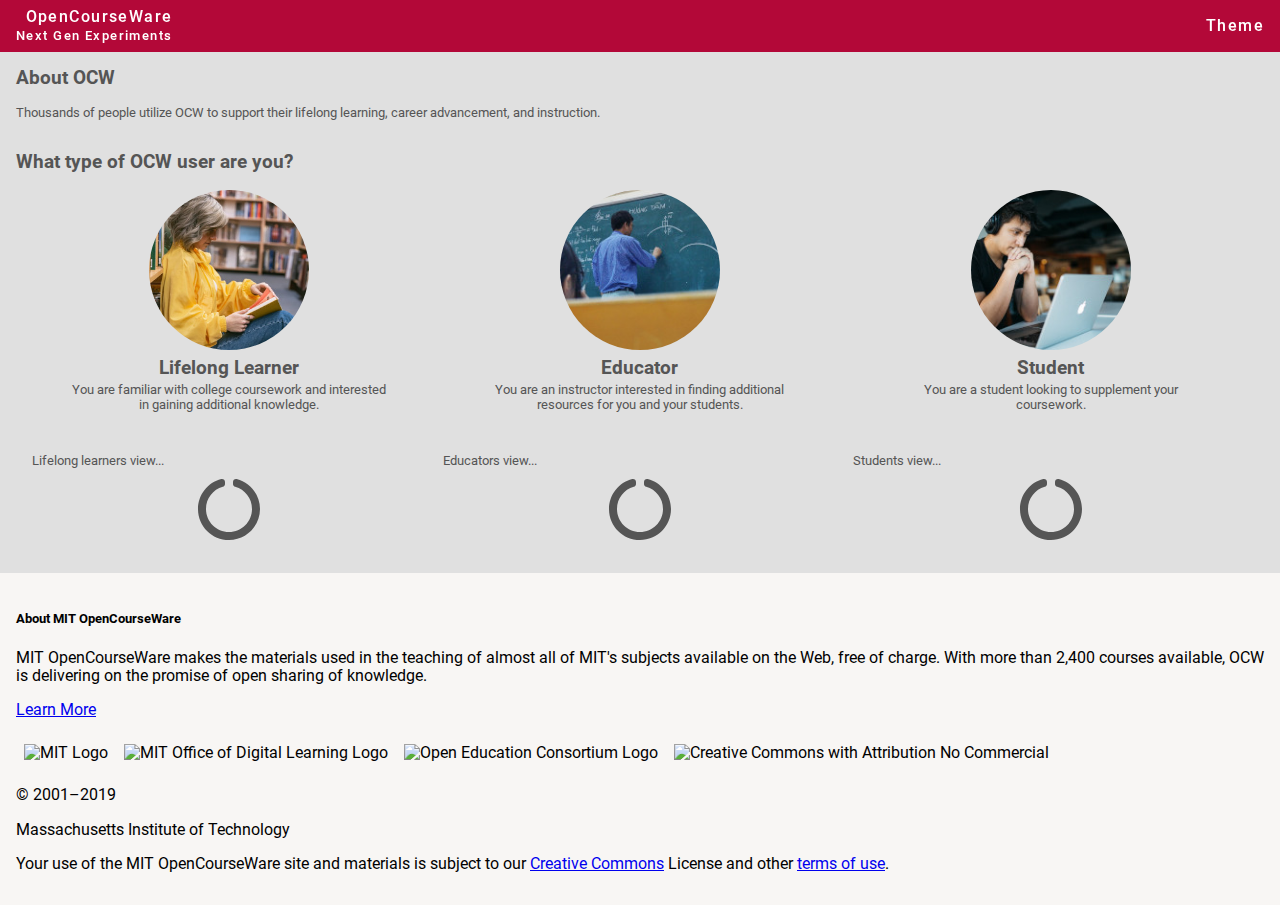
==== commit a6e11f02: "Deploy ocw-pwa-beta version 0.2.0 with basic search" ====
--- a/index.html
+++ b/index.html
@@ -1 +1,17 @@
-<!DOCTYPE html><html><head><meta charSet="utf-8"/><meta http-equiv="x-ua-compatible" content="ie=edge"/><meta name="viewport" content="width=device-width, initial-scale=1, shrink-to-fit=no"/><style data-href="/styles.6d22819b179b4a33902c.css">/*! normalize.css v8.0.1 | MIT License | github.com/necolas/normalize.css */html{line-height:1.15;-webkit-text-size-adjust:100%}body{margin:0}main{display:block}h1{font-size:2em;margin:.67em 0}hr{box-sizing:content-box;height:0;overflow:visible}pre{font-family:monospace,monospace;font-size:1em}a{background-color:transparent}abbr[title]{border-bottom:none;text-decoration:underline;-webkit-text-decoration:underline dotted;text-decoration:underline dotted}b,strong{font-weight:bolder}code,kbd,samp{font-family:monospace,monospace;font-size:1em}small{font-size:80%}sub,sup{font-size:75%;line-height:0;position:relative;vertical-align:baseline}sub{bottom:-.25em}sup{top:-.5em}img{border-style:none}button,input,optgroup,select,textarea{font-family:inherit;font-size:100%;line-height:1.15;margin:0}button,input{overflow:visible}button,select{text-transform:none}[type=button],[type=reset],[type=submit],button{-webkit-appearance:button}[type=button]::-moz-focus-inner,[type=reset]::-moz-focus-inner,[type=submit]::-moz-focus-inner,button::-moz-focus-inner{border-style:none;padding:0}[type=button]:-moz-focusring,[type=reset]:-moz-focusring,[type=submit]:-moz-focusring,button:-moz-focusring{outline:1px dotted ButtonText}fieldset{padding:.35em .75em .625em}legend{box-sizing:border-box;color:inherit;display:table;max-width:100%;padding:0;white-space:normal}progress{vertical-align:baseline}textarea{overflow:auto}[type=checkbox],[type=radio]{box-sizing:border-box;padding:0}[type=number]::-webkit-inner-spin-button,[type=number]::-webkit-outer-spin-button{height:auto}[type=search]{-webkit-appearance:textfield;outline-offset:-2px}[type=search]::-webkit-search-decoration{-webkit-appearance:none}::-webkit-file-upload-button{-webkit-appearance:button;font:inherit}details{display:block}summary{display:list-item}[hidden],template{display:none}@font-face{font-family:Roboto;font-style:normal;font-display:swap;font-weight:100;src:local("Roboto Thin "),local("Roboto-Thin"),url(/static/roboto-latin-100-987b84570ea69ee660455b8d5e91f5f1.woff2) format("woff2"),url(/static/roboto-latin-100-e9dbbe8a693dd275c16d32feb101f1c1.woff) format("woff")}@font-face{font-family:Roboto;font-style:italic;font-display:swap;font-weight:100;src:local("Roboto Thin italic"),local("Roboto-Thinitalic"),url(/static/roboto-latin-100italic-6232f43d15b0e7a0bf0fe82e295bdd06.woff2) format("woff2"),url(/static/roboto-latin-100italic-d704bb3d579b7d5e40880c75705c8a71.woff) format("woff")}@font-face{font-family:Roboto;font-style:normal;font-display:swap;font-weight:300;src:local("Roboto Light "),local("Roboto-Light"),url(/static/roboto-latin-300-55536c8e9e9a532651e3cf374f290ea3.woff2) format("woff2"),url(/static/roboto-latin-300-a1471d1d6431c893582a5f6a250db3f9.woff) format("woff")}@font-face{font-family:Roboto;font-style:italic;font-display:swap;font-weight:300;src:local("Roboto Light italic"),local("Roboto-Lightitalic"),url(/static/roboto-latin-300italic-d69924b98acd849cdeba9fbff3f88ea6.woff2) format("woff2"),url(/static/roboto-latin-300italic-210a7c781f5a354a0e4985656ab456d9.woff) format("woff")}@font-face{font-family:Roboto;font-style:normal;font-display:swap;font-weight:400;src:local("Roboto Regular "),local("Roboto-Regular"),url(/static/roboto-latin-400-5d4aeb4e5f5ef754e307d7ffaef688bd.woff2) format("woff2"),url(/static/roboto-latin-400-bafb105baeb22d965c70fe52ba6b49d9.woff) format("woff")}@font-face{font-family:Roboto;font-style:italic;font-display:swap;font-weight:400;src:local("Roboto Regular italic"),local("Roboto-Regularitalic"),url(/static/roboto-latin-400italic-d8bcbe724fd6f4ba44d0ee6a2675890f.woff2) format("woff2"),url(/static/roboto-latin-400italic-9680d5a0c32d2fd084e07bbc4c8b2923.woff) format("woff")}@font-face{font-family:Roboto;font-style:normal;font-display:swap;font-weight:500;src:local("Roboto Medium "),local("Roboto-Medium"),url(/static/roboto-latin-500-285467176f7fe6bb6a9c6873b3dad2cc.woff2) format("woff2"),url(/static/roboto-latin-500-de8b7431b74642e830af4d4f4b513ec9.woff) format("woff")}@font-face{font-family:Roboto;font-style:italic;font-display:swap;font-weight:500;src:local("Roboto Medium italic"),local("Roboto-Mediumitalic"),url(/static/roboto-latin-500italic-510dec37fa69fba39593e01a469ee018.woff2) format("woff2"),url(/static/roboto-latin-500italic-ffcc050b2d92d4b14a4fcb527ee0bcc8.woff) format("woff")}@font-face{font-family:Roboto;font-style:normal;font-display:swap;font-weight:700;src:local("Roboto Bold "),local("Roboto-Bold"),url(/static/roboto-latin-700-037d830416495def72b7881024c14b7b.woff2) format("woff2"),url(/static/roboto-latin-700-cf6613d1adf490972c557a8e318e0868.woff) format("woff")}@font-face{font-family:Roboto;font-style:italic;font-display:swap;font-weight:700;src:local("Roboto Bold italic"),local("Roboto-Bolditalic"),url(/static/roboto-latin-700italic-010c1aeee3c6d1cbb1d5761d80353823.woff2) format("woff2"),url(/static/roboto-latin-700italic-846d1890aee87fde5d8ced8eba360c3a.woff) format("woff")}@font-face{font-family:Roboto;font-style:normal;font-display:swap;font-weight:900;src:local("Roboto Black "),local("Roboto-Black"),url(/static/roboto-latin-900-19b7a0adfdd4f808b53af7e2ce2ad4e5.woff2) format("woff2"),url(/static/roboto-latin-900-8c2ade503b34e31430d6c98aa29a52a3.woff) format("woff")}@font-face{font-family:Roboto;font-style:italic;font-display:swap;font-weight:900;src:local("Roboto Black italic"),local("Roboto-Blackitalic"),url(/static/roboto-latin-900italic-7b770d6c53423deb1a8e49d3c9175184.woff2) format("woff2"),url(/static/roboto-latin-900italic-bc833e725c137257c2c42a789845d82f.woff) format("woff")}.mdc-button{font-family:Roboto,sans-serif;-moz-osx-font-smoothing:grayscale;-webkit-font-smoothing:antialiased;font-size:.875rem;line-height:2.25rem;font-weight:500;letter-spacing:.08929em;text-decoration:none;text-transform:uppercase;padding:0 8px;display:inline-flex;position:relative;align-items:center;justify-content:center;box-sizing:border-box;min-width:64px;height:36px;border:none;outline:none;line-height:inherit;-webkit-user-select:none;-moz-user-select:none;-ms-user-select:none;user-select:none;-webkit-appearance:none;overflow:hidden;vertical-align:middle;border-radius:4px}.mdc-button::-moz-focus-inner{padding:0;border:0}.mdc-button:active{outline:none}.mdc-button:hover{cursor:pointer}.mdc-button:disabled{background-color:transparent;color:rgba(0,0,0,.37);cursor:default;pointer-events:none}.mdc-button.mdc-button--dense{border-radius:4px}.mdc-button:not(:disabled){background-color:transparent}.mdc-button .mdc-button__icon{margin-left:0;margin-right:8px;display:inline-block;width:18px;height:18px;font-size:18px;vertical-align:top}.mdc-button .mdc-button__icon[dir=rtl],[dir=rtl] .mdc-button .mdc-button__icon{margin-left:8px;margin-right:0}.mdc-button:not(:disabled){color:#6200ee;color:var(--mdc-theme-primary,#6200ee)}.mdc-button__label+.mdc-button__icon{margin-left:8px;margin-right:0}.mdc-button__label+.mdc-button__icon[dir=rtl],[dir=rtl] .mdc-button__label+.mdc-button__icon{margin-left:0;margin-right:8px}svg.mdc-button__icon{fill:currentColor}.mdc-button--outlined .mdc-button__icon,.mdc-button--raised .mdc-button__icon,.mdc-button--unelevated .mdc-button__icon{margin-left:-4px;margin-right:8px}.mdc-button--outlined .mdc-button__icon[dir=rtl],.mdc-button--outlined .mdc-button__label+.mdc-button__icon,.mdc-button--raised .mdc-button__icon[dir=rtl],.mdc-button--raised .mdc-button__label+.mdc-button__icon,.mdc-button--unelevated .mdc-button__icon[dir=rtl],.mdc-button--unelevated .mdc-button__label+.mdc-button__icon,[dir=rtl] .mdc-button--outlined .mdc-button__icon,[dir=rtl] .mdc-button--raised .mdc-button__icon,[dir=rtl] .mdc-button--unelevated .mdc-button__icon{margin-left:8px;margin-right:-4px}.mdc-button--outlined .mdc-button__label+.mdc-button__icon[dir=rtl],.mdc-button--raised .mdc-button__label+.mdc-button__icon[dir=rtl],.mdc-button--unelevated .mdc-button__label+.mdc-button__icon[dir=rtl],[dir=rtl] .mdc-button--outlined .mdc-button__label+.mdc-button__icon,[dir=rtl] .mdc-button--raised .mdc-button__label+.mdc-button__icon,[dir=rtl] .mdc-button--unelevated .mdc-button__label+.mdc-button__icon{margin-left:-4px;margin-right:8px}.mdc-button--raised,.mdc-button--unelevated{padding:0 16px}.mdc-button--raised:disabled,.mdc-button--unelevated:disabled{background-color:rgba(0,0,0,.12);color:rgba(0,0,0,.37)}.mdc-button--raised:not(:disabled),.mdc-button--unelevated:not(:disabled){background-color:#6200ee}@supports not (-ms-ime-align:auto){.mdc-button--raised:not(:disabled),.mdc-button--unelevated:not(:disabled){background-color:var(--mdc-theme-primary,#6200ee)}}.mdc-button--raised:not(:disabled),.mdc-button--unelevated:not(:disabled){color:#fff;color:var(--mdc-theme-on-primary,#fff)}.mdc-button--raised{box-shadow:0 3px 1px -2px rgba(0,0,0,.2),0 2px 2px 0 rgba(0,0,0,.14),0 1px 5px 0 rgba(0,0,0,.12);-webkit-transition:box-shadow .28s cubic-bezier(.4,0,.2,1);transition:box-shadow .28s cubic-bezier(.4,0,.2,1)}.mdc-button--raised:focus,.mdc-button--raised:hover{box-shadow:0 2px 4px -1px rgba(0,0,0,.2),0 4px 5px 0 rgba(0,0,0,.14),0 1px 10px 0 rgba(0,0,0,.12)}.mdc-button--raised:active{box-shadow:0 5px 5px -3px rgba(0,0,0,.2),0 8px 10px 1px rgba(0,0,0,.14),0 3px 14px 2px rgba(0,0,0,.12)}.mdc-button--raised:disabled{box-shadow:0 0 0 0 rgba(0,0,0,.2),0 0 0 0 rgba(0,0,0,.14),0 0 0 0 rgba(0,0,0,.12)}.mdc-button--outlined{border-style:solid;padding:0 14px;border-width:2px}.mdc-button--outlined:disabled{border-color:rgba(0,0,0,.37)}.mdc-button--outlined:not(:disabled){border-color:#6200ee;border-color:var(--mdc-theme-primary,#6200ee)}.mdc-button--dense{height:32px;font-size:.8125rem}@-webkit-keyframes header-module--mdc-ripple-fg-radius-in--1Q2Eo{0%{-webkit-animation-timing-function:cubic-bezier(.4,0,.2,1);animation-timing-function:cubic-bezier(.4,0,.2,1);-webkit-transform:translate(var(--mdc-ripple-fg-translate-start,0)) scale(1);transform:translate(var(--mdc-ripple-fg-translate-start,0)) scale(1)}to{-webkit-transform:translate(var(--mdc-ripple-fg-translate-end,0)) scale(var(--mdc-ripple-fg-scale,1));transform:translate(var(--mdc-ripple-fg-translate-end,0)) scale(var(--mdc-ripple-fg-scale,1))}}@keyframes header-module--mdc-ripple-fg-radius-in--1Q2Eo{0%{-webkit-animation-timing-function:cubic-bezier(.4,0,.2,1);animation-timing-function:cubic-bezier(.4,0,.2,1);-webkit-transform:translate(var(--mdc-ripple-fg-translate-start,0)) scale(1);transform:translate(var(--mdc-ripple-fg-translate-start,0)) scale(1)}to{-webkit-transform:translate(var(--mdc-ripple-fg-translate-end,0)) scale(var(--mdc-ripple-fg-scale,1));transform:translate(var(--mdc-ripple-fg-translate-end,0)) scale(var(--mdc-ripple-fg-scale,1))}}@-webkit-keyframes header-module--mdc-ripple-fg-opacity-in--1mKHn{0%{-webkit-animation-timing-function:linear;animation-timing-function:linear;opacity:0}to{opacity:var(--mdc-ripple-fg-opacity,0)}}@keyframes header-module--mdc-ripple-fg-opacity-in--1mKHn{0%{-webkit-animation-timing-function:linear;animation-timing-function:linear;opacity:0}to{opacity:var(--mdc-ripple-fg-opacity,0)}}@-webkit-keyframes header-module--mdc-ripple-fg-opacity-out--34Mw9{0%{-webkit-animation-timing-function:linear;animation-timing-function:linear;opacity:var(--mdc-ripple-fg-opacity,0)}to{opacity:0}}@keyframes header-module--mdc-ripple-fg-opacity-out--34Mw9{0%{-webkit-animation-timing-function:linear;animation-timing-function:linear;opacity:var(--mdc-ripple-fg-opacity,0)}to{opacity:0}}.mdc-button{--mdc-ripple-fg-size:0;--mdc-ripple-left:0;--mdc-ripple-top:0;--mdc-ripple-fg-scale:1;--mdc-ripple-fg-translate-end:0;--mdc-ripple-fg-translate-start:0;-webkit-tap-highlight-color:rgba(0,0,0,0);will-change:transform,opacity}.mdc-button:after,.mdc-button:before{position:absolute;border-radius:50%;opacity:0;pointer-events:none;content:""}.mdc-button:before{-webkit-transition:opacity 15ms linear,background-color 15ms linear;transition:opacity 15ms linear,background-color 15ms linear;z-index:1}.mdc-button.mdc-ripple-upgraded:before{-webkit-transform:scale(var(--mdc-ripple-fg-scale,1));transform:scale(var(--mdc-ripple-fg-scale,1))}.mdc-button.mdc-ripple-upgraded:after{top:0;left:0;-webkit-transform:scale(0);transform:scale(0);-webkit-transform-origin:center center;transform-origin:center center}.mdc-button.mdc-ripple-upgraded--unbounded:after{top:var(--mdc-ripple-top,0);left:var(--mdc-ripple-left,0)}.mdc-button.mdc-ripple-upgraded--foreground-activation:after{-webkit-animation:mdc-ripple-fg-radius-in 225ms forwards,mdc-ripple-fg-opacity-in 75ms forwards;animation:mdc-ripple-fg-radius-in 225ms forwards,mdc-ripple-fg-opacity-in 75ms forwards}.mdc-button.mdc-ripple-upgraded--foreground-deactivation:after{-webkit-animation:mdc-ripple-fg-opacity-out .15s;animation:mdc-ripple-fg-opacity-out .15s;-webkit-transform:translate(var(--mdc-ripple-fg-translate-end,0)) scale(var(--mdc-ripple-fg-scale,1));transform:translate(var(--mdc-ripple-fg-translate-end,0)) scale(var(--mdc-ripple-fg-scale,1))}.mdc-button:after,.mdc-button:before{top:-50%;left:-50%;width:200%;height:200%}.mdc-button.mdc-ripple-upgraded:after{width:var(--mdc-ripple-fg-size,100%);height:var(--mdc-ripple-fg-size,100%)}.mdc-button:after,.mdc-button:before{background-color:#6200ee}@supports not (-ms-ime-align:auto){.mdc-button:after,.mdc-button:before{background-color:var(--mdc-theme-primary,#6200ee)}}.mdc-button:hover:before{opacity:.04}.mdc-button.mdc-ripple-upgraded--background-focused:before,.mdc-button:not(.mdc-ripple-upgraded):focus:before{-webkit-transition-duration:75ms;transition-duration:75ms;opacity:.12}.mdc-button:not(.mdc-ripple-upgraded):after{-webkit-transition:opacity .15s linear;transition:opacity .15s linear}.mdc-button:not(.mdc-ripple-upgraded):active:after{-webkit-transition-duration:75ms;transition-duration:75ms;opacity:.12}.mdc-button.mdc-ripple-upgraded{--mdc-ripple-fg-opacity:0.12}.mdc-button--raised:after,.mdc-button--raised:before,.mdc-button--unelevated:after,.mdc-button--unelevated:before{background-color:#fff}@supports not (-ms-ime-align:auto){.mdc-button--raised:after,.mdc-button--raised:before,.mdc-button--unelevated:after,.mdc-button--unelevated:before{background-color:var(--mdc-theme-on-primary,#fff)}}.mdc-button--raised:hover:before,.mdc-button--unelevated:hover:before{opacity:.08}.mdc-button--raised.mdc-ripple-upgraded--background-focused:before,.mdc-button--raised:not(.mdc-ripple-upgraded):focus:before,.mdc-button--unelevated.mdc-ripple-upgraded--background-focused:before,.mdc-button--unelevated:not(.mdc-ripple-upgraded):focus:before{-webkit-transition-duration:75ms;transition-duration:75ms;opacity:.24}.mdc-button--raised:not(.mdc-ripple-upgraded):after,.mdc-button--unelevated:not(.mdc-ripple-upgraded):after{-webkit-transition:opacity .15s linear;transition:opacity .15s linear}.mdc-button--raised:not(.mdc-ripple-upgraded):active:after,.mdc-button--unelevated:not(.mdc-ripple-upgraded):active:after{-webkit-transition-duration:75ms;transition-duration:75ms;opacity:.24}.mdc-button--raised.mdc-ripple-upgraded,.mdc-button--unelevated.mdc-ripple-upgraded{--mdc-ripple-fg-opacity:0.24}.header-module--header--3A712{display:flex;justify-content:space-between;align-items:center;background:var(--color-header-background);color:var(--color-header-foreground);font-weight:700;margin:0 auto;padding:.5rem}.header-module--button--39x4z{text-transform:none;text-align:right;font-size:1rem}.header-module--button--39x4z:not(:disabled){color:var(--color-header-foreground)}.footer-module--footer--R2bpz{background:var(--color-footer-background);margin:0 auto;padding:1rem}.footer-module--row--h_4Y7{display:flex;flex-wrap:wrap}.footer-module--column--2wLiL{padding:.5rem}:root{--color-header-background:#b30838;--color-header-foreground:#fff;--color-main-background:#e0e0e0;--color-courseware-number:#555;--color-collapsible-border:#a8a8a8;--color-filters-foreground:#555;--color-footer-background:#f8f6f4;--color-card-background:#fff;--color-card-hover-box-shadow:#ccc;--color-card-button-background:#eee;--color-card-title-foreground:#252525;--color-card-subtitle-foreground:#757575;--color-user-foreground:#555}:root[theme=a11y]{--color-header-background:#0a90aa;--color-main-background:#0cb0d1;--color-collapsible-border:#065f71;--color-footer-background:#0db9da;--color-card-background:#0a75aa;--color-card-hover-box-shadow:#07547a}.layout-module--app--1pt8W{font-family:Roboto,sans-serif}.layout-module--main--2yme8{background:var(--color-main-background);margin:0 auto}.courseware-breadcrumb-module--breadcrumbList--14MVt{padding:0;margin:0 0 1rem;font-size:.9rem}.courseware-breadcrumb-module--breadcrumbItem--39ahf{display:inline}.courseware-header-module--title--2W38j{margin-top:1rem}.ocw-users-module--card-list--1Z4QW{padding:0 1rem 1rem;display:grid;justify-items:center;grid-template-rows:auto;grid-template-columns:1fr;grid-gap:1rem}@media (min-width:768px){.ocw-users-module--card-list--1Z4QW{justify-items:center;grid-template-columns:repeat(3,1fr)}}@media (min-width:768px){.ocw-users-module--card-list-bottom--1klQj{justify-items:stretch;grid-template-columns:repeat(3,1fr)}}.ocw-users-module--card--1CKc4{display:flex;flex-direction:column;align-items:center;min-width:10rem;max-width:20rem}.ocw-users-module--image--1D4Wb{display:block;width:10rem;height:10rem;-o-object-fit:cover;object-fit:cover;-o-object-position:center;object-position:center;border-radius:50%}.ocw-users-module--image--1D4Wb:hover{cursor:pointer}.ocw-users-module--title--3-ZKJ{padding-top:.5rem}.ocw-users-module--description--2IHZn{margin-top:-.75rem;text-align:center}.ocw-users-module--card-description--2lQ51{margin-bottom:.5rem}.ocw-users-module--ocw-description--F2OGY{margin-bottom:2rem}.mdc-card{border-radius:4px;background-color:#fff;background-color:var(--mdc-theme-surface,#fff);box-shadow:0 2px 1px -1px rgba(0,0,0,.2),0 1px 1px 0 rgba(0,0,0,.14),0 1px 3px 0 rgba(0,0,0,.12);display:flex;flex-direction:column;box-sizing:border-box}.mdc-card--outlined{box-shadow:0 0 0 0 rgba(0,0,0,.2),0 0 0 0 rgba(0,0,0,.14),0 0 0 0 rgba(0,0,0,.12);border:1px solid #e0e0e0}.mdc-card__media{position:relative;box-sizing:border-box;background-repeat:no-repeat;background-position:50%;background-size:cover}.mdc-card__media:before{display:block;content:""}.mdc-card__media:first-child{border-top-left-radius:inherit;border-top-right-radius:inherit}.mdc-card__media:last-child{border-bottom-left-radius:inherit;border-bottom-right-radius:inherit}.mdc-card__media--square:before{margin-top:100%}.mdc-card__media--16-9:before{margin-top:56.25%}.mdc-card__media-content{position:absolute;top:0;right:0;bottom:0;left:0;box-sizing:border-box}.mdc-card__primary-action{display:flex;flex-direction:column;box-sizing:border-box;position:relative;outline:none;color:inherit;text-decoration:none;cursor:pointer;overflow:hidden}.mdc-card__primary-action:first-child{border-top-left-radius:inherit;border-top-right-radius:inherit}.mdc-card__primary-action:last-child{border-bottom-left-radius:inherit;border-bottom-right-radius:inherit}.mdc-card__actions{display:flex;flex-direction:row;align-items:center;box-sizing:border-box;min-height:52px;padding:8px}.mdc-card__actions--full-bleed{padding:0}.mdc-card__action-buttons,.mdc-card__action-icons{display:flex;flex-direction:row;align-items:center;box-sizing:border-box}.mdc-card__action-icons{color:rgba(0,0,0,.6);flex-grow:1;justify-content:flex-end}.mdc-card__action-buttons+.mdc-card__action-icons{margin-left:16px;margin-right:0}.mdc-card__action-buttons+.mdc-card__action-icons[dir=rtl],[dir=rtl] .mdc-card__action-buttons+.mdc-card__action-icons{margin-left:0;margin-right:16px}.mdc-card__action{display:inline-flex;flex-direction:row;align-items:center;box-sizing:border-box;justify-content:center;cursor:pointer;-webkit-user-select:none;-moz-user-select:none;-ms-user-select:none;user-select:none}.mdc-card__action:focus{outline:none}.mdc-card__action--button{margin-left:0;margin-right:8px;padding:0 8px}.mdc-card__action--button[dir=rtl],[dir=rtl] .mdc-card__action--button{margin-left:8px;margin-right:0}.mdc-card__action--button:last-child,.mdc-card__action--button:last-child[dir=rtl],[dir=rtl] .mdc-card__action--button:last-child{margin-left:0;margin-right:0}.mdc-card__actions--full-bleed .mdc-card__action--button{justify-content:space-between;width:100%;height:auto;max-height:none;margin:0;padding:8px 16px;text-align:left}.mdc-card__actions--full-bleed .mdc-card__action--button[dir=rtl],[dir=rtl] .mdc-card__actions--full-bleed .mdc-card__action--button{text-align:right}.mdc-card__action--icon{margin:-6px 0;padding:12px}.mdc-card__action--icon:not(:disabled){color:rgba(0,0,0,.6)}@-webkit-keyframes courseware-card-module--mdc-ripple-fg-radius-in--2TyoO{0%{-webkit-animation-timing-function:cubic-bezier(.4,0,.2,1);animation-timing-function:cubic-bezier(.4,0,.2,1);-webkit-transform:translate(var(--mdc-ripple-fg-translate-start,0)) scale(1);transform:translate(var(--mdc-ripple-fg-translate-start,0)) scale(1)}to{-webkit-transform:translate(var(--mdc-ripple-fg-translate-end,0)) scale(var(--mdc-ripple-fg-scale,1));transform:translate(var(--mdc-ripple-fg-translate-end,0)) scale(var(--mdc-ripple-fg-scale,1))}}@keyframes courseware-card-module--mdc-ripple-fg-radius-in--2TyoO{0%{-webkit-animation-timing-function:cubic-bezier(.4,0,.2,1);animation-timing-function:cubic-bezier(.4,0,.2,1);-webkit-transform:translate(var(--mdc-ripple-fg-translate-start,0)) scale(1);transform:translate(var(--mdc-ripple-fg-translate-start,0)) scale(1)}to{-webkit-transform:translate(var(--mdc-ripple-fg-translate-end,0)) scale(var(--mdc-ripple-fg-scale,1));transform:translate(var(--mdc-ripple-fg-translate-end,0)) scale(var(--mdc-ripple-fg-scale,1))}}@-webkit-keyframes courseware-card-module--mdc-ripple-fg-opacity-in--27MNR{0%{-webkit-animation-timing-function:linear;animation-timing-function:linear;opacity:0}to{opacity:var(--mdc-ripple-fg-opacity,0)}}@keyframes courseware-card-module--mdc-ripple-fg-opacity-in--27MNR{0%{-webkit-animation-timing-function:linear;animation-timing-function:linear;opacity:0}to{opacity:var(--mdc-ripple-fg-opacity,0)}}@-webkit-keyframes courseware-card-module--mdc-ripple-fg-opacity-out--2zrkw{0%{-webkit-animation-timing-function:linear;animation-timing-function:linear;opacity:var(--mdc-ripple-fg-opacity,0)}to{opacity:0}}@keyframes courseware-card-module--mdc-ripple-fg-opacity-out--2zrkw{0%{-webkit-animation-timing-function:linear;animation-timing-function:linear;opacity:var(--mdc-ripple-fg-opacity,0)}to{opacity:0}}.mdc-card__primary-action{--mdc-ripple-fg-size:0;--mdc-ripple-left:0;--mdc-ripple-top:0;--mdc-ripple-fg-scale:1;--mdc-ripple-fg-translate-end:0;--mdc-ripple-fg-translate-start:0;-webkit-tap-highlight-color:rgba(0,0,0,0);will-change:transform,opacity}.mdc-card__primary-action:after,.mdc-card__primary-action:before{position:absolute;border-radius:50%;opacity:0;pointer-events:none;content:""}.mdc-card__primary-action:before{-webkit-transition:opacity 15ms linear,background-color 15ms linear;transition:opacity 15ms linear,background-color 15ms linear;z-index:1}.mdc-card__primary-action.mdc-ripple-upgraded:before{-webkit-transform:scale(var(--mdc-ripple-fg-scale,1));transform:scale(var(--mdc-ripple-fg-scale,1))}.mdc-card__primary-action.mdc-ripple-upgraded:after{top:0;left:0;-webkit-transform:scale(0);transform:scale(0);-webkit-transform-origin:center center;transform-origin:center center}.mdc-card__primary-action.mdc-ripple-upgraded--unbounded:after{top:var(--mdc-ripple-top,0);left:var(--mdc-ripple-left,0)}.mdc-card__primary-action.mdc-ripple-upgraded--foreground-activation:after{-webkit-animation:mdc-ripple-fg-radius-in 225ms forwards,mdc-ripple-fg-opacity-in 75ms forwards;animation:mdc-ripple-fg-radius-in 225ms forwards,mdc-ripple-fg-opacity-in 75ms forwards}.mdc-card__primary-action.mdc-ripple-upgraded--foreground-deactivation:after{-webkit-animation:mdc-ripple-fg-opacity-out .15s;animation:mdc-ripple-fg-opacity-out .15s;-webkit-transform:translate(var(--mdc-ripple-fg-translate-end,0)) scale(var(--mdc-ripple-fg-scale,1));transform:translate(var(--mdc-ripple-fg-translate-end,0)) scale(var(--mdc-ripple-fg-scale,1))}.mdc-card__primary-action:after,.mdc-card__primary-action:before{top:-50%;left:-50%;width:200%;height:200%}.mdc-card__primary-action.mdc-ripple-upgraded:after{width:var(--mdc-ripple-fg-size,100%);height:var(--mdc-ripple-fg-size,100%)}.mdc-card__primary-action:after,.mdc-card__primary-action:before{background-color:#000}.mdc-card__primary-action:hover:before{opacity:.04}.mdc-card__primary-action.mdc-ripple-upgraded--background-focused:before,.mdc-card__primary-action:not(.mdc-ripple-upgraded):focus:before{-webkit-transition-duration:75ms;transition-duration:75ms;opacity:.12}.mdc-card__primary-action:not(.mdc-ripple-upgraded):after{-webkit-transition:opacity .15s linear;transition:opacity .15s linear}.mdc-card__primary-action:not(.mdc-ripple-upgraded):active:after{-webkit-transition-duration:75ms;transition-duration:75ms;opacity:.12}.mdc-card__primary-action.mdc-ripple-upgraded{--mdc-ripple-fg-opacity:0.12}.courseware-card-module--card--1NmT4{background-color:var(--color-card-background);max-width:20rem;padding:.5rem;position:relative;top:0;-webkit-transition:all .1s ease-in;transition:all .1s ease-in}.courseware-card-module--card--1NmT4:hover{top:-2px;box-shadow:0 4px 5px var(--color-card-hover-box-shadow)}.courseware-card-module--title--16xsU{color:var(--color-card-title-foreground)}.courseware-card-module--subtitle--3uPnZ{margin-top:.25rem;margin-bottom:1.5rem;color:var(--color-card-subtitle-foreground)}.courseware-card-module--subsubtitle--1S5RX{margin-top:.5rem;margin-bottom:.25rem;color:var(--color-card-subtitle-foreground);font-size:.8rem}.courseware-card-module--courseware-image--3UdFP{max-width:100%}.courseware-card-module--description--3hlSn{margin-top:1rem}.courseware-card-module--actions--1UMMx{margin-top:1.5rem}.courseware-card-module--button--1ixq8:not(:disabled){background-color:#eee;color:rgba(0,0,0,.87);color:var(--mdc-theme-text-primary-on-light,rgba(0,0,0,.87))}.courseware-card-module--button--1ixq8:after,.courseware-card-module--button--1ixq8:before{background-color:rgba(0,0,0,.87)}@supports not (-ms-ime-align:auto){.courseware-card-module--button--1ixq8:after,.courseware-card-module--button--1ixq8:before{background-color:var(--mdc-theme-text-primary-on-light,rgba(0,0,0,.87))}}.courseware-card-module--button--1ixq8:hover:before{opacity:.04}.courseware-card-module--button--1ixq8.courseware-card-module--mdc-ripple-upgraded--background-focused--2hXDF:before,.courseware-card-module--button--1ixq8:not(.courseware-card-module--mdc-ripple-upgraded--1drmL):focus:before{-webkit-transition-duration:75ms;transition-duration:75ms;opacity:.12}.courseware-card-module--button--1ixq8:not(.courseware-card-module--mdc-ripple-upgraded--1drmL):after{-webkit-transition:opacity .15s linear;transition:opacity .15s linear}.courseware-card-module--button--1ixq8:not(.courseware-card-module--mdc-ripple-upgraded--1drmL):active:after{-webkit-transition-duration:75ms;transition-duration:75ms;opacity:.12}.courseware-card-module--button--1ixq8.courseware-card-module--mdc-ripple-upgraded--1drmL{--mdc-ripple-fg-opacity:0.12}.courseware-card-module--icon--2hApM svg{vertical-align:middle;width:1.5em;height:1.5em}.courseware-card-module--card-condensed--1C3YQ{max-width:30rem}.courseware-card-module--actions-condensed--3SsHa{margin-top:.5rem}.courseware-card-module--header--1zR59{display:flex;padding-bottom:.25rem;border-bottom:1px solid #d3d3d3}.courseware-card-module--header--1zR59 .courseware-card-module--text-container--pKcEZ{flex-grow:2;padding-right:1rem}.courseware-card-module--header--1zR59 .courseware-card-module--thumbnail--1XeoC{display:block;width:5rem;height:5rem;-o-object-fit:cover;object-fit:cover;-o-object-position:center;object-position:center}.courseware-card-module--text-card--2GcZe p{margin:0;padding-bottom:.4rem}.courseware-card-module--text-card--2GcZe .courseware-card-module--title--16xsU{color:var(--color-card-title-foreground);text-decoration:none;font-weight:500}.courseware-card-module--text-card--2GcZe .courseware-card-module--title--16xsU:active{color:var(--color-header-background)}.courseware-card-module--text-card--2GcZe .courseware-card-module--title--16xsU:hover{color:var(--color-header-background);text-decoration:underline}.courseware-card-module--text-card--2GcZe .courseware-card-module--subtitle--3uPnZ{color:var(--color-card-subtitle-foreground)}.courseware-card-module--text-card--2GcZe .courseware-card-module--description--3hlSn{color:var(--color-card-subtitle-foreground);font-style:oblique}h4{margin:0}.collapsible-module--title--3iD-s{display:flex;justify-content:space-between;align-items:center}.collapsible-module--icon--3BxtQ svg{vertical-align:middle;width:2em;height:2em}.collapsible-module--collapsible--3Sp3x{cursor:pointer;border:1px solid var(--color-collapsible-border);border-radius:5px;padding:.5rem}@media (max-width:575.98px){.courseware-metadata-module--instructors-header--1pi9r{margin-top:1em}}.courseware-pages-module--course-page--3Uer3{margin-bottom:1rem}.courseware-module--courseware--y_4SH{margin:0 auto;padding:1rem;display:grid;grid-template-rows:auto;grid-template-columns:1fr;grid-gap:1rem;grid-template-areas:"header" "image" "metadata" "description" "pages"}@media (min-width:576px){.courseware-module--courseware--y_4SH{grid-template-columns:300px 1fr;grid-template-areas:"header      header" "image       metadata" "description description" "pages       pages"}}.courseware-module--header--2UdMf{grid-area:header;border-bottom:2px solid grey;margin-bottom:1rem}.courseware-module--metadata--2a5m8{grid-area:metadata}@media (min-width:576px){.courseware-module--metadata--2a5m8{margin-left:4rem}}.courseware-module--description--RNj-d{grid-area:description}.courseware-module--pages--29luV{grid-area:pages}.mdc-list{font-family:Roboto,sans-serif;-moz-osx-font-smoothing:grayscale;-webkit-font-smoothing:antialiased;font-size:1rem;line-height:1.75rem;font-weight:400;letter-spacing:.00937em;text-decoration:inherit;text-transform:inherit;line-height:1.5rem;margin:0;padding:8px 0;list-style-type:none;color:rgba(0,0,0,.87);color:var(--mdc-theme-text-primary-on-background,rgba(0,0,0,.87))}.mdc-list-item__secondary-text{color:rgba(0,0,0,.54);color:var(--mdc-theme-text-secondary-on-background,rgba(0,0,0,.54))}.mdc-list-item__graphic{background-color:transparent;color:rgba(0,0,0,.38);color:var(--mdc-theme-text-icon-on-background,rgba(0,0,0,.38))}.mdc-list-item__meta{color:rgba(0,0,0,.38);color:var(--mdc-theme-text-hint-on-background,rgba(0,0,0,.38))}.mdc-list-group__subheader{color:rgba(0,0,0,.87);color:var(--mdc-theme-text-primary-on-background,rgba(0,0,0,.87))}.mdc-list--dense{padding-top:4px;padding-bottom:4px;font-size:.812rem}.mdc-list-item{display:flex;position:relative;align-items:center;justify-content:flex-start;height:48px;padding:0 16px;overflow:hidden}.mdc-list-item:focus{outline:none}.mdc-list-item--activated,.mdc-list-item--activated .mdc-list-item__graphic,.mdc-list-item--selected,.mdc-list-item--selected .mdc-list-item__graphic{color:#000;color:var(--mdc-theme-primary,#000)}.mdc-list-item--disabled{color:rgba(0,0,0,.38);color:var(--mdc-theme-text-disabled-on-background,rgba(0,0,0,.38))}.mdc-list-item__graphic{margin-left:0;margin-right:32px;width:24px;height:24px;flex-shrink:0;align-items:center;justify-content:center;fill:currentColor}.mdc-list-item[dir=rtl] .mdc-list-item__graphic,[dir=rtl] .mdc-list-item .mdc-list-item__graphic{margin-left:32px;margin-right:0}.mdc-list .mdc-list-item__graphic{display:inline-flex}.mdc-list-item__meta{margin-left:auto;margin-right:0}.mdc-list-item[dir=rtl] .mdc-list-item__meta,[dir=rtl] .mdc-list-item .mdc-list-item__meta{margin-left:0;margin-right:auto}.mdc-list-item__text{text-overflow:ellipsis;white-space:nowrap;overflow:hidden}.mdc-list-item__text[for]{pointer-events:none}.mdc-list-item__primary-text{text-overflow:ellipsis;white-space:nowrap;overflow:hidden;margin-top:0;line-height:normal;margin-bottom:-20px;display:block}.mdc-list-item__primary-text:before{display:inline-block;width:0;height:32px;content:"";vertical-align:0}.mdc-list-item__primary-text:after{display:inline-block;width:0;height:20px;content:"";vertical-align:-20px}.mdc-list--dense .mdc-list-item__primary-text{display:block;margin-top:0;line-height:normal;margin-bottom:-20px}.mdc-list--dense .mdc-list-item__primary-text:before{display:inline-block;width:0;height:24px;content:"";vertical-align:0}.mdc-list--dense .mdc-list-item__primary-text:after{display:inline-block;width:0;height:20px;content:"";vertical-align:-20px}.mdc-list-item__secondary-text{font-family:Roboto,sans-serif;-moz-osx-font-smoothing:grayscale;-webkit-font-smoothing:antialiased;font-size:.875rem;line-height:1.25rem;font-weight:400;letter-spacing:.01786em;text-decoration:inherit;text-transform:inherit;text-overflow:ellipsis;white-space:nowrap;overflow:hidden;margin-top:0;line-height:normal;display:block}.mdc-list-item__secondary-text:before{display:inline-block;width:0;height:20px;content:"";vertical-align:0}.mdc-list--dense .mdc-list-item__secondary-text{display:block;margin-top:0;line-height:normal;font-size:inherit}.mdc-list--dense .mdc-list-item__secondary-text:before{display:inline-block;width:0;height:20px;content:"";vertical-align:0}.mdc-list--dense .mdc-list-item{height:40px}.mdc-list--dense .mdc-list-item__graphic{margin-left:0;margin-right:36px;width:20px;height:20px}.mdc-list-item[dir=rtl] .mdc-list--dense .mdc-list-item__graphic,[dir=rtl] .mdc-list-item .mdc-list--dense .mdc-list-item__graphic{margin-left:36px;margin-right:0}.mdc-list--avatar-list .mdc-list-item{height:56px}.mdc-list--avatar-list .mdc-list-item__graphic{margin-left:0;margin-right:16px;width:40px;height:40px;border-radius:50%}.mdc-list-item[dir=rtl] .mdc-list--avatar-list .mdc-list-item__graphic,[dir=rtl] .mdc-list-item .mdc-list--avatar-list .mdc-list-item__graphic{margin-left:16px;margin-right:0}.mdc-list--two-line .mdc-list-item__text{align-self:flex-start}.mdc-list--two-line .mdc-list-item{height:72px}.mdc-list--avatar-list.mdc-list--dense .mdc-list-item,.mdc-list--two-line.mdc-list--dense .mdc-list-item{height:60px}.mdc-list--avatar-list.mdc-list--dense .mdc-list-item__graphic{margin-left:0;margin-right:20px;width:36px;height:36px}.mdc-list-item[dir=rtl] .mdc-list--avatar-list.mdc-list--dense .mdc-list-item__graphic,[dir=rtl] .mdc-list-item .mdc-list--avatar-list.mdc-list--dense .mdc-list-item__graphic{margin-left:20px;margin-right:0}:not(.mdc-list--non-interactive)>:not(.mdc-list-item--disabled).mdc-list-item{cursor:pointer}a.mdc-list-item{color:inherit;text-decoration:none}.mdc-list-divider{height:0;margin:0;border:none;border-bottom:1px solid;border-bottom-color:rgba(0,0,0,.12)}.mdc-list-divider--padded{margin:0 16px}.mdc-list-divider--inset{margin-left:72px;margin-right:0;width:calc(100% - 72px)}.mdc-list-group[dir=rtl] .mdc-list-divider--inset,[dir=rtl] .mdc-list-group .mdc-list-divider--inset{margin-left:0;margin-right:72px}.mdc-list-divider--inset.mdc-list-divider--padded{width:calc(100% - 88px)}.mdc-list-group .mdc-list{padding:0}.mdc-list-group__subheader{font-family:Roboto,sans-serif;-moz-osx-font-smoothing:grayscale;-webkit-font-smoothing:antialiased;font-size:1rem;line-height:1.75rem;font-weight:400;letter-spacing:.00937em;text-decoration:inherit;text-transform:inherit;margin:.75rem 16px}@-webkit-keyframes mdc-ripple-fg-radius-in{0%{-webkit-animation-timing-function:cubic-bezier(.4,0,.2,1);animation-timing-function:cubic-bezier(.4,0,.2,1);-webkit-transform:translate(var(--mdc-ripple-fg-translate-start,0)) scale(1);transform:translate(var(--mdc-ripple-fg-translate-start,0)) scale(1)}to{-webkit-transform:translate(var(--mdc-ripple-fg-translate-end,0)) scale(var(--mdc-ripple-fg-scale,1));transform:translate(var(--mdc-ripple-fg-translate-end,0)) scale(var(--mdc-ripple-fg-scale,1))}}@keyframes mdc-ripple-fg-radius-in{0%{-webkit-animation-timing-function:cubic-bezier(.4,0,.2,1);animation-timing-function:cubic-bezier(.4,0,.2,1);-webkit-transform:translate(var(--mdc-ripple-fg-translate-start,0)) scale(1);transform:translate(var(--mdc-ripple-fg-translate-start,0)) scale(1)}to{-webkit-transform:translate(var(--mdc-ripple-fg-translate-end,0)) scale(var(--mdc-ripple-fg-scale,1));transform:translate(var(--mdc-ripple-fg-translate-end,0)) scale(var(--mdc-ripple-fg-scale,1))}}@-webkit-keyframes mdc-ripple-fg-opacity-in{0%{-webkit-animation-timing-function:linear;animation-timing-function:linear;opacity:0}to{opacity:var(--mdc-ripple-fg-opacity,0)}}@keyframes mdc-ripple-fg-opacity-in{0%{-webkit-animation-timing-function:linear;animation-timing-function:linear;opacity:0}to{opacity:var(--mdc-ripple-fg-opacity,0)}}@-webkit-keyframes mdc-ripple-fg-opacity-out{0%{-webkit-animation-timing-function:linear;animation-timing-function:linear;opacity:var(--mdc-ripple-fg-opacity,0)}to{opacity:0}}@keyframes mdc-ripple-fg-opacity-out{0%{-webkit-animation-timing-function:linear;animation-timing-function:linear;opacity:var(--mdc-ripple-fg-opacity,0)}to{opacity:0}}:not(.mdc-list--non-interactive)>:not(.mdc-list-item--disabled).mdc-list-item{--mdc-ripple-fg-size:0;--mdc-ripple-left:0;--mdc-ripple-top:0;--mdc-ripple-fg-scale:1;--mdc-ripple-fg-translate-end:0;--mdc-ripple-fg-translate-start:0;-webkit-tap-highlight-color:rgba(0,0,0,0);will-change:transform,opacity}:not(.mdc-list--non-interactive)>:not(.mdc-list-item--disabled).mdc-list-item:after,:not(.mdc-list--non-interactive)>:not(.mdc-list-item--disabled).mdc-list-item:before{position:absolute;border-radius:50%;opacity:0;pointer-events:none;content:""}:not(.mdc-list--non-interactive)>:not(.mdc-list-item--disabled).mdc-list-item:before{-webkit-transition:opacity 15ms linear,background-color 15ms linear;transition:opacity 15ms linear,background-color 15ms linear;z-index:1}:not(.mdc-list--non-interactive)>:not(.mdc-list-item--disabled).mdc-list-item.mdc-ripple-upgraded:before{-webkit-transform:scale(var(--mdc-ripple-fg-scale,1));transform:scale(var(--mdc-ripple-fg-scale,1))}:not(.mdc-list--non-interactive)>:not(.mdc-list-item--disabled).mdc-list-item.mdc-ripple-upgraded:after{top:0;left:0;-webkit-transform:scale(0);transform:scale(0);-webkit-transform-origin:center center;transform-origin:center center}:not(.mdc-list--non-interactive)>:not(.mdc-list-item--disabled).mdc-list-item.mdc-ripple-upgraded--unbounded:after{top:var(--mdc-ripple-top,0);left:var(--mdc-ripple-left,0)}:not(.mdc-list--non-interactive)>:not(.mdc-list-item--disabled).mdc-list-item.mdc-ripple-upgraded--foreground-activation:after{-webkit-animation:mdc-ripple-fg-radius-in 225ms forwards,mdc-ripple-fg-opacity-in 75ms forwards;animation:mdc-ripple-fg-radius-in 225ms forwards,mdc-ripple-fg-opacity-in 75ms forwards}:not(.mdc-list--non-interactive)>:not(.mdc-list-item--disabled).mdc-list-item.mdc-ripple-upgraded--foreground-deactivation:after{-webkit-animation:mdc-ripple-fg-opacity-out .15s;animation:mdc-ripple-fg-opacity-out .15s;-webkit-transform:translate(var(--mdc-ripple-fg-translate-end,0)) scale(var(--mdc-ripple-fg-scale,1));transform:translate(var(--mdc-ripple-fg-translate-end,0)) scale(var(--mdc-ripple-fg-scale,1))}:not(.mdc-list--non-interactive)>:not(.mdc-list-item--disabled).mdc-list-item:after,:not(.mdc-list--non-interactive)>:not(.mdc-list-item--disabled).mdc-list-item:before{top:-50%;left:-50%;width:200%;height:200%}:not(.mdc-list--non-interactive)>:not(.mdc-list-item--disabled).mdc-list-item.mdc-ripple-upgraded:after{width:var(--mdc-ripple-fg-size,100%);height:var(--mdc-ripple-fg-size,100%)}:not(.mdc-list--non-interactive)>:not(.mdc-list-item--disabled).mdc-list-item:after,:not(.mdc-list--non-interactive)>:not(.mdc-list-item--disabled).mdc-list-item:before{background-color:#000}:not(.mdc-list--non-interactive)>:not(.mdc-list-item--disabled).mdc-list-item:hover:before{opacity:.04}:not(.mdc-list--non-interactive)>:not(.mdc-list-item--disabled).mdc-list-item.mdc-ripple-upgraded--background-focused:before,:not(.mdc-list--non-interactive)>:not(.mdc-list-item--disabled).mdc-list-item:not(.mdc-ripple-upgraded):focus:before{-webkit-transition-duration:75ms;transition-duration:75ms;opacity:.12}:not(.mdc-list--non-interactive)>:not(.mdc-list-item--disabled).mdc-list-item:not(.mdc-ripple-upgraded):after{-webkit-transition:opacity .15s linear;transition:opacity .15s linear}:not(.mdc-list--non-interactive)>:not(.mdc-list-item--disabled).mdc-list-item:not(.mdc-ripple-upgraded):active:after{-webkit-transition-duration:75ms;transition-duration:75ms;opacity:.12}:not(.mdc-list--non-interactive)>:not(.mdc-list-item--disabled).mdc-list-item.mdc-ripple-upgraded{--mdc-ripple-fg-opacity:0.12}:not(.mdc-list--non-interactive)>:not(.mdc-list-item--disabled).mdc-list-item--activated:before{opacity:.12}:not(.mdc-list--non-interactive)>:not(.mdc-list-item--disabled).mdc-list-item--activated:after,:not(.mdc-list--non-interactive)>:not(.mdc-list-item--disabled).mdc-list-item--activated:before{background-color:#000}@supports not (-ms-ime-align:auto){:not(.mdc-list--non-interactive)>:not(.mdc-list-item--disabled).mdc-list-item--activated:after,:not(.mdc-list--non-interactive)>:not(.mdc-list-item--disabled).mdc-list-item--activated:before{background-color:var(--mdc-theme-primary,#000)}}:not(.mdc-list--non-interactive)>:not(.mdc-list-item--disabled).mdc-list-item--activated:hover:before{opacity:.16}:not(.mdc-list--non-interactive)>:not(.mdc-list-item--disabled).mdc-list-item--activated.mdc-ripple-upgraded--background-focused:before,:not(.mdc-list--non-interactive)>:not(.mdc-list-item--disabled).mdc-list-item--activated:not(.mdc-ripple-upgraded):focus:before{-webkit-transition-duration:75ms;transition-duration:75ms;opacity:.24}:not(.mdc-list--non-interactive)>:not(.mdc-list-item--disabled).mdc-list-item--activated:not(.mdc-ripple-upgraded):after{-webkit-transition:opacity .15s linear;transition:opacity .15s linear}:not(.mdc-list--non-interactive)>:not(.mdc-list-item--disabled).mdc-list-item--activated:not(.mdc-ripple-upgraded):active:after{-webkit-transition-duration:75ms;transition-duration:75ms;opacity:.24}:not(.mdc-list--non-interactive)>:not(.mdc-list-item--disabled).mdc-list-item--activated.mdc-ripple-upgraded{--mdc-ripple-fg-opacity:0.24}:not(.mdc-list--non-interactive)>:not(.mdc-list-item--disabled).mdc-list-item--selected:before{opacity:.08}:not(.mdc-list--non-interactive)>:not(.mdc-list-item--disabled).mdc-list-item--selected:after,:not(.mdc-list--non-interactive)>:not(.mdc-list-item--disabled).mdc-list-item--selected:before{background-color:#000}@supports not (-ms-ime-align:auto){:not(.mdc-list--non-interactive)>:not(.mdc-list-item--disabled).mdc-list-item--selected:after,:not(.mdc-list--non-interactive)>:not(.mdc-list-item--disabled).mdc-list-item--selected:before{background-color:var(--mdc-theme-primary,#000)}}:not(.mdc-list--non-interactive)>:not(.mdc-list-item--disabled).mdc-list-item--selected:hover:before{opacity:.12}:not(.mdc-list--non-interactive)>:not(.mdc-list-item--disabled).mdc-list-item--selected.mdc-ripple-upgraded--background-focused:before,:not(.mdc-list--non-interactive)>:not(.mdc-list-item--disabled).mdc-list-item--selected:not(.mdc-ripple-upgraded):focus:before{-webkit-transition-duration:75ms;transition-duration:75ms;opacity:.2}:not(.mdc-list--non-interactive)>:not(.mdc-list-item--disabled).mdc-list-item--selected:not(.mdc-ripple-upgraded):after{-webkit-transition:opacity .15s linear;transition:opacity .15s linear}:not(.mdc-list--non-interactive)>:not(.mdc-list-item--disabled).mdc-list-item--selected:not(.mdc-ripple-upgraded):active:after{-webkit-transition-duration:75ms;transition-duration:75ms;opacity:.2}:not(.mdc-list--non-interactive)>:not(.mdc-list-item--disabled).mdc-list-item--selected.mdc-ripple-upgraded{--mdc-ripple-fg-opacity:0.2}.mdc-menu-surface{display:none;position:absolute;box-sizing:border-box;max-width:calc(100vw - 32px);max-height:calc(100vh - 32px);margin:0;padding:0;-webkit-transform:scale(1);transform:scale(1);-webkit-transform-origin:top left;transform-origin:top left;opacity:0;overflow:auto;will-change:transform,opacity;z-index:8;-webkit-transition:opacity .03s linear,-webkit-transform .12s cubic-bezier(0,0,.2,1);transition:opacity .03s linear,-webkit-transform .12s cubic-bezier(0,0,.2,1);transition:opacity .03s linear,transform .12s cubic-bezier(0,0,.2,1);transition:opacity .03s linear,transform .12s cubic-bezier(0,0,.2,1),-webkit-transform .12s cubic-bezier(0,0,.2,1);box-shadow:0 5px 5px -3px rgba(0,0,0,.2),0 8px 10px 1px rgba(0,0,0,.14),0 3px 14px 2px rgba(0,0,0,.12);background-color:#fff;background-color:var(--mdc-theme-surface,#fff);color:#000;color:var(--mdc-theme-on-surface,#000);border-radius:4px;transform-origin-left:top left;transform-origin-right:top right}.mdc-menu-surface:focus{outline:none}.mdc-menu-surface--open{display:inline-block;-webkit-transform:scale(1);transform:scale(1);opacity:1}.mdc-menu-surface--animating-open{display:inline-block;-webkit-transform:scale(.8);transform:scale(.8);opacity:0}.mdc-menu-surface--animating-closed{display:inline-block;opacity:0;-webkit-transition:opacity 75ms linear;transition:opacity 75ms linear}.mdc-menu-surface[dir=rtl],[dir=rtl] .mdc-menu-surface{transform-origin-left:top right;transform-origin-right:top left}.mdc-menu-surface--anchor{position:relative;overflow:visible}.mdc-menu-surface--fixed{position:fixed}.mdc-menu{min-width:112px}.mdc-menu .mdc-list,.mdc-menu .mdc-list-item__graphic,.mdc-menu .mdc-list-item__meta{color:rgba(0,0,0,.87)}.mdc-menu .mdc-list-divider{margin:8px 0}.mdc-menu .mdc-list-item{-webkit-user-select:none;-moz-user-select:none;-ms-user-select:none;user-select:none}.mdc-menu .mdc-list-item--disabled{cursor:auto}.mdc-menu a.mdc-list-item .mdc-list-item__graphic,.mdc-menu a.mdc-list-item .mdc-list-item__text{pointer-events:none}.mdc-menu__selection-group{padding:0;fill:currentColor}.mdc-menu__selection-group .mdc-list-item{padding-left:56px;padding-right:16px}.mdc-menu__selection-group .mdc-list-item[dir=rtl],[dir=rtl] .mdc-menu__selection-group .mdc-list-item{padding-left:16px;padding-right:56px}.mdc-menu__selection-group .mdc-menu__selection-group-icon{left:16px;right:auto;display:none;position:absolute}.mdc-menu__selection-group .mdc-menu__selection-group-icon[dir=rtl],[dir=rtl] .mdc-menu__selection-group .mdc-menu__selection-group-icon{left:auto;right:16px}.mdc-menu-item--selected .mdc-menu__selection-group-icon{display:inline}@-webkit-keyframes mdc-select-float-native-control{0%{-webkit-transform:translateY(8px);transform:translateY(8px);opacity:0}to{-webkit-transform:translateY(0);transform:translateY(0);opacity:1}}@keyframes mdc-select-float-native-control{0%{-webkit-transform:translateY(8px);transform:translateY(8px);opacity:0}to{-webkit-transform:translateY(0);transform:translateY(0);opacity:1}}.mdc-line-ripple{position:absolute;bottom:0;left:0;width:100%;height:2px;-webkit-transform:scaleX(0);transform:scaleX(0);-webkit-transition:opacity .18s cubic-bezier(.4,0,.2,1),-webkit-transform .18s cubic-bezier(.4,0,.2,1);transition:opacity .18s cubic-bezier(.4,0,.2,1),-webkit-transform .18s cubic-bezier(.4,0,.2,1);transition:transform .18s cubic-bezier(.4,0,.2,1),opacity .18s cubic-bezier(.4,0,.2,1);transition:transform .18s cubic-bezier(.4,0,.2,1),opacity .18s cubic-bezier(.4,0,.2,1),-webkit-transform .18s cubic-bezier(.4,0,.2,1);opacity:0;z-index:2}.mdc-line-ripple--active{-webkit-transform:scaleX(1);transform:scaleX(1);opacity:1}.mdc-line-ripple--deactivating{opacity:0}.mdc-notched-outline{display:flex;position:absolute;right:0;left:0;box-sizing:border-box;width:100%;max-width:100%;height:100%;text-align:left;pointer-events:none}.mdc-notched-outline[dir=rtl],[dir=rtl] .mdc-notched-outline{text-align:right}.mdc-notched-outline__leading,.mdc-notched-outline__notch,.mdc-notched-outline__trailing{box-sizing:border-box;height:100%;-webkit-transition:border .15s cubic-bezier(.4,0,.2,1);transition:border .15s cubic-bezier(.4,0,.2,1);border-top:1px solid;border-bottom:1px solid;pointer-events:none}.mdc-notched-outline__leading{border-left:1px solid;border-right:none;width:12px}.mdc-notched-outline__leading[dir=rtl],.mdc-notched-outline__trailing,[dir=rtl] .mdc-notched-outline__leading{border-left:none;border-right:1px solid}.mdc-notched-outline__trailing{flex-grow:1}.mdc-notched-outline__trailing[dir=rtl],[dir=rtl] .mdc-notched-outline__trailing{border-left:1px solid;border-right:none}.mdc-notched-outline__notch{flex:0 0 auto;width:auto;max-width:calc(100% - 24px)}.mdc-notched-outline .mdc-floating-label{display:inline-block;position:relative;top:17px;bottom:auto;max-width:100%}.mdc-notched-outline .mdc-floating-label--float-above{text-overflow:clip}.mdc-notched-outline--upgraded .mdc-floating-label--float-above{max-width:133.33333%}.mdc-notched-outline--notched .mdc-notched-outline__notch{padding-left:0;padding-right:8px;border-top:none}.mdc-notched-outline--notched .mdc-notched-outline__notch[dir=rtl],[dir=rtl] .mdc-notched-outline--notched .mdc-notched-outline__notch{padding-left:8px;padding-right:0}.mdc-notched-outline--no-label .mdc-notched-outline__notch{padding:0}.mdc-floating-label{font-family:Roboto,sans-serif;-moz-osx-font-smoothing:grayscale;-webkit-font-smoothing:antialiased;font-size:1rem;line-height:1.75rem;font-weight:400;letter-spacing:.00937em;text-decoration:inherit;text-transform:inherit;position:absolute;left:0;-webkit-transform-origin:left top;transform-origin:left top;-webkit-transition:color .15s cubic-bezier(.4,0,.2,1),-webkit-transform .15s cubic-bezier(.4,0,.2,1);transition:color .15s cubic-bezier(.4,0,.2,1),-webkit-transform .15s cubic-bezier(.4,0,.2,1);transition:transform .15s cubic-bezier(.4,0,.2,1),color .15s cubic-bezier(.4,0,.2,1);transition:transform .15s cubic-bezier(.4,0,.2,1),color .15s cubic-bezier(.4,0,.2,1),-webkit-transform .15s cubic-bezier(.4,0,.2,1);line-height:1.15rem;text-align:left;text-overflow:ellipsis;white-space:nowrap;cursor:text;overflow:hidden;will-change:transform}.mdc-floating-label[dir=rtl],[dir=rtl] .mdc-floating-label{right:0;left:auto;-webkit-transform-origin:right top;transform-origin:right top;text-align:right}.mdc-floating-label--float-above{cursor:auto;-webkit-transform:translateY(-50%) scale(.75);transform:translateY(-50%) scale(.75)}.mdc-floating-label--shake{-webkit-animation:mdc-floating-label-shake-float-above-standard .25s 1;animation:mdc-floating-label-shake-float-above-standard .25s 1}@-webkit-keyframes mdc-floating-label-shake-float-above-standard{0%{-webkit-transform:translateX(0) translateY(-50%) scale(.75);transform:translateX(0) translateY(-50%) scale(.75)}33%{-webkit-animation-timing-function:cubic-bezier(.5,0,.70173,.49582);animation-timing-function:cubic-bezier(.5,0,.70173,.49582);-webkit-transform:translateX(4%) translateY(-50%) scale(.75);transform:translateX(4%) translateY(-50%) scale(.75)}66%{-webkit-animation-timing-function:cubic-bezier(.30244,.38135,.55,.95635);animation-timing-function:cubic-bezier(.30244,.38135,.55,.95635);-webkit-transform:translateX(-4%) translateY(-50%) scale(.75);transform:translateX(-4%) translateY(-50%) scale(.75)}to{-webkit-transform:translateX(0) translateY(-50%) scale(.75);transform:translateX(0) translateY(-50%) scale(.75)}}@keyframes mdc-floating-label-shake-float-above-standard{0%{-webkit-transform:translateX(0) translateY(-50%) scale(.75);transform:translateX(0) translateY(-50%) scale(.75)}33%{-webkit-animation-timing-function:cubic-bezier(.5,0,.70173,.49582);animation-timing-function:cubic-bezier(.5,0,.70173,.49582);-webkit-transform:translateX(4%) translateY(-50%) scale(.75);transform:translateX(4%) translateY(-50%) scale(.75)}66%{-webkit-animation-timing-function:cubic-bezier(.30244,.38135,.55,.95635);animation-timing-function:cubic-bezier(.30244,.38135,.55,.95635);-webkit-transform:translateX(-4%) translateY(-50%) scale(.75);transform:translateX(-4%) translateY(-50%) scale(.75)}to{-webkit-transform:translateX(0) translateY(-50%) scale(.75);transform:translateX(0) translateY(-50%) scale(.75)}}.mdc-select--with-leading-icon:not(.mdc-select--disabled) .mdc-select__icon{color:#000;color:var(--mdc-theme-on-surface,#000)}.mdc-select--with-leading-icon .mdc-select__icon{display:inline-block;position:absolute;bottom:16px;box-sizing:border-box;width:24px;height:24px;border:none;background-color:transparent;fill:currentColor;opacity:.54;text-decoration:none;cursor:pointer;-webkit-user-select:none;-moz-user-select:none;-ms-user-select:none;user-select:none}.mdc-select__icon:not([tabindex]),.mdc-select__icon[tabindex="-1"]{cursor:default;pointer-events:none}.mdc-select-helper-text{font-family:Roboto,sans-serif;-moz-osx-font-smoothing:grayscale;-webkit-font-smoothing:antialiased;font-size:.75rem;line-height:1.25rem;font-weight:400;letter-spacing:.03333em;text-decoration:inherit;text-transform:inherit;display:block;line-height:normal;margin:0;-webkit-transition:opacity .18s cubic-bezier(.4,0,.2,1);transition:opacity .18s cubic-bezier(.4,0,.2,1);opacity:0;will-change:opacity}.mdc-select-helper-text:before{display:inline-block;width:0;height:16px;content:"";vertical-align:0}.mdc-select-helper-text--persistent{-webkit-transition:none;transition:none;opacity:1;will-change:auto}.mdc-select{--mdc-ripple-fg-size:0;--mdc-ripple-left:0;--mdc-ripple-top:0;--mdc-ripple-fg-scale:1;--mdc-ripple-fg-translate-end:0;--mdc-ripple-fg-translate-start:0;-webkit-tap-highlight-color:rgba(0,0,0,0);will-change:transform,opacity;display:inline-flex;position:relative;box-sizing:border-box;height:56px;overflow:hidden;will-change:opacity,transform,color}.mdc-select:not(.mdc-select--disabled){background-color:#f5f5f5}.mdc-select:after,.mdc-select:before{position:absolute;border-radius:50%;opacity:0;pointer-events:none;content:""}.mdc-select:before{-webkit-transition:opacity 15ms linear,background-color 15ms linear;transition:opacity 15ms linear,background-color 15ms linear;z-index:1}.mdc-select.mdc-ripple-upgraded:before{-webkit-transform:scale(var(--mdc-ripple-fg-scale,1));transform:scale(var(--mdc-ripple-fg-scale,1))}.mdc-select.mdc-ripple-upgraded:after{top:0;left:0;-webkit-transform:scale(0);transform:scale(0);-webkit-transform-origin:center center;transform-origin:center center}.mdc-select.mdc-ripple-upgraded--unbounded:after{top:var(--mdc-ripple-top,0);left:var(--mdc-ripple-left,0)}.mdc-select.mdc-ripple-upgraded--foreground-activation:after{-webkit-animation:mdc-ripple-fg-radius-in 225ms forwards,mdc-ripple-fg-opacity-in 75ms forwards;animation:mdc-ripple-fg-radius-in 225ms forwards,mdc-ripple-fg-opacity-in 75ms forwards}.mdc-select.mdc-ripple-upgraded--foreground-deactivation:after{-webkit-animation:mdc-ripple-fg-opacity-out .15s;animation:mdc-ripple-fg-opacity-out .15s;-webkit-transform:translate(var(--mdc-ripple-fg-translate-end,0)) scale(var(--mdc-ripple-fg-scale,1));transform:translate(var(--mdc-ripple-fg-translate-end,0)) scale(var(--mdc-ripple-fg-scale,1))}.mdc-select:after,.mdc-select:before{top:-50%;left:-50%;width:200%;height:200%}.mdc-select.mdc-ripple-upgraded:after{width:var(--mdc-ripple-fg-size,100%);height:var(--mdc-ripple-fg-size,100%)}.mdc-select:after,.mdc-select:before{background-color:rgba(0,0,0,.87)}.mdc-select:hover:before{opacity:.04}.mdc-select.mdc-ripple-upgraded--background-focused:before,.mdc-select:not(.mdc-ripple-upgraded):focus:before{-webkit-transition-duration:75ms;transition-duration:75ms;opacity:.12}.mdc-select:not(.mdc-select--disabled) .mdc-select__native-control,.mdc-select:not(.mdc-select--disabled) .mdc-select__selected-text{color:rgba(0,0,0,.87)}.mdc-select:not(.mdc-select--disabled) .mdc-floating-label{color:rgba(0,0,0,.6)}.mdc-select:not(.mdc-select--disabled) .mdc-select__native-control,.mdc-select:not(.mdc-select--disabled) .mdc-select__selected-text{border-bottom-color:rgba(0,0,0,.42)}.mdc-select:not(.mdc-select--disabled)+.mdc-select-helper-text{color:rgba(0,0,0,.6)}.mdc-select,.mdc-select__native-control{border-radius:4px 4px 0 0}.mdc-select:not(.mdc-select--disabled).mdc-select--focused .mdc-line-ripple{background-color:#000;background-color:var(--mdc-theme-primary,#000)}.mdc-select:not(.mdc-select--disabled).mdc-select--focused .mdc-floating-label{color:rgba(0,0,0,.87)}.mdc-select:not(.mdc-select--disabled) .mdc-select__native-control:hover{border-bottom-color:rgba(0,0,0,.87)}.mdc-select .mdc-floating-label--float-above{-webkit-transform:translateY(-70%) scale(.75);transform:translateY(-70%) scale(.75)}.mdc-select .mdc-floating-label{left:16px;right:auto;top:21px;pointer-events:none}.mdc-select .mdc-floating-label[dir=rtl],[dir=rtl] .mdc-select .mdc-floating-label{left:auto;right:16px}.mdc-select.mdc-select--with-leading-icon .mdc-floating-label{left:48px;right:auto}.mdc-select.mdc-select--with-leading-icon .mdc-floating-label[dir=rtl],[dir=rtl] .mdc-select.mdc-select--with-leading-icon .mdc-floating-label{left:auto;right:48px}.mdc-select.mdc-select--outlined .mdc-floating-label{left:4px;right:auto;top:17px}.mdc-select.mdc-select--outlined .mdc-floating-label[dir=rtl],[dir=rtl] .mdc-select.mdc-select--outlined .mdc-floating-label{left:auto;right:4px}.mdc-select.mdc-select--outlined.mdc-select--with-leading-icon .mdc-floating-label{left:36px;right:auto}.mdc-select.mdc-select--outlined.mdc-select--with-leading-icon .mdc-floating-label[dir=rtl],[dir=rtl] .mdc-select.mdc-select--outlined.mdc-select--with-leading-icon .mdc-floating-label{left:auto;right:36px}.mdc-select.mdc-select--outlined.mdc-select--with-leading-icon .mdc-floating-label--float-above{left:36px;right:auto}.mdc-select.mdc-select--outlined.mdc-select--with-leading-icon .mdc-floating-label--float-above[dir=rtl],[dir=rtl] .mdc-select.mdc-select--outlined.mdc-select--with-leading-icon .mdc-floating-label--float-above{left:auto;right:36px}.mdc-select__dropdown-icon{background:url("data:image/svg+xml;charset=utf-8,%3Csvg width='10' height='5' viewBox='7 10 10 5' xmlns='http://www.w3.org/2000/svg'%3E%3Cpath fill-rule='evenodd' opacity='.54' d='M7 10l5 5 5-5z'/%3E%3C/svg%3E") no-repeat 50%;left:auto;right:8px;position:absolute;bottom:16px;width:24px;height:24px;-webkit-transition:-webkit-transform .15s cubic-bezier(.4,0,.2,1);transition:-webkit-transform .15s cubic-bezier(.4,0,.2,1);transition:transform .15s cubic-bezier(.4,0,.2,1);transition:transform .15s cubic-bezier(.4,0,.2,1),-webkit-transform .15s cubic-bezier(.4,0,.2,1);pointer-events:none}.mdc-select__dropdown-icon[dir=rtl],[dir=rtl] .mdc-select__dropdown-icon{left:8px;right:auto}.mdc-select--focused .mdc-select__dropdown-icon{background:url("data:image/svg+xml;charset=utf-8,%3Csvg width='10' height='5' viewBox='7 10 10 5' xmlns='http://www.w3.org/2000/svg'%3E%3Cpath fill='%23lack' fill-rule='evenodd' d='M7 10l5 5 5-5z'/%3E%3C/svg%3E") no-repeat 50%;-webkit-transform:rotate(180deg) translateY(-5px);transform:rotate(180deg) translateY(-5px);-webkit-transition:-webkit-transform .15s cubic-bezier(.4,0,.2,1);transition:-webkit-transform .15s cubic-bezier(.4,0,.2,1);transition:transform .15s cubic-bezier(.4,0,.2,1);transition:transform .15s cubic-bezier(.4,0,.2,1),-webkit-transform .15s cubic-bezier(.4,0,.2,1)}.mdc-select__native-control{padding-top:20px}.mdc-select.mdc-select--focused .mdc-line-ripple:after{-webkit-transform:scaleY(2);transform:scaleY(2);opacity:1}.mdc-select+.mdc-select-helper-text{margin-right:12px;margin-left:12px}.mdc-select--outlined+.mdc-select-helper-text{margin-right:16px;margin-left:16px}.mdc-select--focused+.mdc-select-helper-text:not(.mdc-select-helper-text--validation-msg){opacity:1}.mdc-select__selected-text{min-width:200px;padding-top:22px}.mdc-select__native-control,.mdc-select__selected-text{font-family:Roboto,sans-serif;-moz-osx-font-smoothing:grayscale;-webkit-font-smoothing:antialiased;font-size:1rem;line-height:1.75rem;font-weight:400;letter-spacing:.00937em;text-decoration:inherit;text-transform:inherit;box-sizing:border-box;width:100%;height:56px;padding:20px 52px 4px 16px;border:none;border-bottom:1px solid;outline:none;background-color:transparent;color:inherit;white-space:nowrap;cursor:pointer;-webkit-appearance:none;-moz-appearance:none;appearance:none}.mdc-select__native-control[dir=rtl],.mdc-select__selected-text[dir=rtl],[dir=rtl] .mdc-select__native-control,[dir=rtl] .mdc-select__selected-text{padding-left:52px;padding-right:16px}.mdc-select__native-control::-ms-expand,.mdc-select__selected-text::-ms-expand{display:none}.mdc-select__native-control::-ms-value,.mdc-select__selected-text::-ms-value{background-color:transparent;color:inherit}@-moz-document url-prefix(""){.mdc-select__native-control,.mdc-select__selected-text{text-indent:-2px}}.mdc-select--outlined{border:none;overflow:visible}.mdc-select--outlined:not(.mdc-select--disabled) .mdc-notched-outline__leading,.mdc-select--outlined:not(.mdc-select--disabled) .mdc-notched-outline__notch,.mdc-select--outlined:not(.mdc-select--disabled) .mdc-notched-outline__trailing{border-color:rgba(0,0,0,.24)}.mdc-select--outlined:not(.mdc-select--disabled):not(.mdc-select--focused) .mdc-select__native-control:hover~.mdc-notched-outline .mdc-notched-outline__leading,.mdc-select--outlined:not(.mdc-select--disabled):not(.mdc-select--focused) .mdc-select__native-control:hover~.mdc-notched-outline .mdc-notched-outline__notch,.mdc-select--outlined:not(.mdc-select--disabled):not(.mdc-select--focused) .mdc-select__native-control:hover~.mdc-notched-outline .mdc-notched-outline__trailing,.mdc-select--outlined:not(.mdc-select--disabled):not(.mdc-select--focused) .mdc-select__selected-text:hover~.mdc-notched-outline .mdc-notched-outline__leading,.mdc-select--outlined:not(.mdc-select--disabled):not(.mdc-select--focused) .mdc-select__selected-text:hover~.mdc-notched-outline .mdc-notched-outline__notch,.mdc-select--outlined:not(.mdc-select--disabled):not(.mdc-select--focused) .mdc-select__selected-text:hover~.mdc-notched-outline .mdc-notched-outline__trailing{border-color:rgba(0,0,0,.87)}.mdc-select--outlined:not(.mdc-select--disabled).mdc-select--focused .mdc-notched-outline .mdc-notched-outline__leading,.mdc-select--outlined:not(.mdc-select--disabled).mdc-select--focused .mdc-notched-outline .mdc-notched-outline__notch,.mdc-select--outlined:not(.mdc-select--disabled).mdc-select--focused .mdc-notched-outline .mdc-notched-outline__trailing{border-width:2px;border-color:#000;border-color:var(--mdc-theme-primary,#000)}.mdc-select--outlined .mdc-floating-label--shake{-webkit-animation:mdc-floating-label-shake-float-above-text-field-outlined .25s 1;animation:mdc-floating-label-shake-float-above-text-field-outlined .25s 1}.mdc-select--outlined .mdc-notched-outline .mdc-notched-outline__leading{border-radius:4px 0 0 4px}.mdc-select--outlined .mdc-notched-outline .mdc-notched-outline__leading[dir=rtl],.mdc-select--outlined .mdc-notched-outline .mdc-notched-outline__trailing,[dir=rtl] .mdc-select--outlined .mdc-notched-outline .mdc-notched-outline__leading{border-radius:0 4px 4px 0}.mdc-select--outlined .mdc-notched-outline .mdc-notched-outline__trailing[dir=rtl],[dir=rtl] .mdc-select--outlined .mdc-notched-outline .mdc-notched-outline__trailing{border-radius:4px 0 0 4px}.mdc-select--outlined .mdc-select__native-control{border-radius:4px}.mdc-select--outlined:after,.mdc-select--outlined:before{content:none}.mdc-select--outlined:not(.mdc-select--disabled){background-color:transparent}.mdc-select--outlined .mdc-floating-label--float-above{-webkit-transform:translateY(-144%) scale(1);transform:translateY(-144%) scale(1);font-size:.75rem}.mdc-select--outlined.mdc-notched-outline--upgraded .mdc-floating-label--float-above,.mdc-select--outlined .mdc-notched-outline--upgraded .mdc-floating-label--float-above{-webkit-transform:translateY(-130%) scale(.75);transform:translateY(-130%) scale(.75);font-size:1rem}.mdc-select--outlined .mdc-select__native-control,.mdc-select--outlined .mdc-select__selected-text{display:flex;padding:12px 52px 12px 16px;border:none;background-color:transparent;z-index:1}.mdc-select--outlined .mdc-select__native-control[dir=rtl],.mdc-select--outlined .mdc-select__selected-text[dir=rtl],[dir=rtl] .mdc-select--outlined .mdc-select__native-control,[dir=rtl] .mdc-select--outlined .mdc-select__selected-text{padding-left:52px;padding-right:16px}.mdc-select--outlined .mdc-select__selected-text{padding-top:14px}.mdc-select--outlined .mdc-select__icon{z-index:2}.mdc-select--outlined .mdc-floating-label{line-height:1.15rem;pointer-events:auto}.mdc-select--invalid:not(.mdc-select--disabled) .mdc-floating-label{color:#b00020;color:var(--mdc-theme-error,#b00020)}.mdc-select--invalid:not(.mdc-select--disabled) .mdc-select__native-control,.mdc-select--invalid:not(.mdc-select--disabled) .mdc-select__selected-text{border-bottom-color:#b00020;border-bottom-color:var(--mdc-theme-error,#b00020)}.mdc-select--invalid:not(.mdc-select--disabled).mdc-select--focused .mdc-line-ripple{background-color:#b00020;background-color:var(--mdc-theme-error,#b00020)}.mdc-select--invalid:not(.mdc-select--disabled).mdc-select--focused .mdc-floating-label{color:#b00020}.mdc-select--invalid:not(.mdc-select--disabled).mdc-select--invalid+.mdc-select-helper-text--validation-msg{color:#b00020;color:var(--mdc-theme-error,#b00020)}.mdc-select--invalid:not(.mdc-select--disabled) .mdc-select__native-control:hover{border-bottom-color:#b00020;border-bottom-color:var(--mdc-theme-error,#b00020)}.mdc-select--invalid.mdc-select--outlined:not(.mdc-select--disabled) .mdc-notched-outline__leading,.mdc-select--invalid.mdc-select--outlined:not(.mdc-select--disabled) .mdc-notched-outline__notch,.mdc-select--invalid.mdc-select--outlined:not(.mdc-select--disabled) .mdc-notched-outline__trailing,.mdc-select--invalid.mdc-select--outlined:not(.mdc-select--disabled):not(.mdc-select--focused) .mdc-select__native-control:hover~.mdc-notched-outline .mdc-notched-outline__leading,.mdc-select--invalid.mdc-select--outlined:not(.mdc-select--disabled):not(.mdc-select--focused) .mdc-select__native-control:hover~.mdc-notched-outline .mdc-notched-outline__notch,.mdc-select--invalid.mdc-select--outlined:not(.mdc-select--disabled):not(.mdc-select--focused) .mdc-select__native-control:hover~.mdc-notched-outline .mdc-notched-outline__trailing,.mdc-select--invalid.mdc-select--outlined:not(.mdc-select--disabled):not(.mdc-select--focused) .mdc-select__selected-text:hover~.mdc-notched-outline .mdc-notched-outline__leading,.mdc-select--invalid.mdc-select--outlined:not(.mdc-select--disabled):not(.mdc-select--focused) .mdc-select__selected-text:hover~.mdc-notched-outline .mdc-notched-outline__notch,.mdc-select--invalid.mdc-select--outlined:not(.mdc-select--disabled):not(.mdc-select--focused) .mdc-select__selected-text:hover~.mdc-notched-outline .mdc-notched-outline__trailing{border-color:#b00020;border-color:var(--mdc-theme-error,#b00020)}.mdc-select--invalid.mdc-select--outlined:not(.mdc-select--disabled).mdc-select--focused .mdc-notched-outline .mdc-notched-outline__leading,.mdc-select--invalid.mdc-select--outlined:not(.mdc-select--disabled).mdc-select--focused .mdc-notched-outline .mdc-notched-outline__notch,.mdc-select--invalid.mdc-select--outlined:not(.mdc-select--disabled).mdc-select--focused .mdc-notched-outline .mdc-notched-outline__trailing{border-width:2px;border-color:#b00020;border-color:var(--mdc-theme-error,#b00020)}.mdc-select--invalid .mdc-select__dropdown-icon{background:url("data:image/svg+xml;charset=utf-8,%3Csvg width='10' height='5' viewBox='7 10 10 5' xmlns='http://www.w3.org/2000/svg'%3E%3Cpath fill='%23b00020' fill-rule='evenodd' d='M7 10l5 5 5-5z'/%3E%3C/svg%3E") no-repeat 50%}.mdc-select--invalid+.mdc-select-helper-text--validation-msg{opacity:1}.mdc-select--required .mdc-floating-label:after{content:"*"}.mdc-select--disabled{background-color:#fafafa;cursor:default;pointer-events:none}.mdc-select--disabled .mdc-floating-label{color:rgba(0,0,0,.37)}.mdc-select--disabled .mdc-select__dropdown-icon{background:url("data:image/svg+xml;charset=utf-8,%3Csvg width='10' height='5' viewBox='7 10 10 5' xmlns='http://www.w3.org/2000/svg'%3E%3Cpath fill-rule='evenodd' opacity='.37' d='M7 10l5 5 5-5z'/%3E%3C/svg%3E") no-repeat 50%}.mdc-select--disabled .mdc-line-ripple{display:none}.mdc-select--disabled .mdc-select__icon{color:rgba(0,0,0,.37)}.mdc-select--disabled .mdc-select__native-control,.mdc-select--disabled .mdc-select__selected-text{color:rgba(0,0,0,.37);border-bottom-style:dotted}.mdc-select--disabled .mdc-select__selected-text{pointer-events:none}.mdc-select--disabled.mdc-select--outlined{background-color:transparent}.mdc-select--disabled.mdc-select--outlined .mdc-select__native-control,.mdc-select--disabled.mdc-select--outlined .mdc-select__selected-text{border-bottom-style:none}.mdc-select--disabled.mdc-select--outlined .mdc-notched-outline__leading,.mdc-select--disabled.mdc-select--outlined .mdc-notched-outline__notch,.mdc-select--disabled.mdc-select--outlined .mdc-notched-outline__trailing{border-color:rgba(0,0,0,.16)}.mdc-select--with-leading-icon .mdc-select__icon{left:16px;right:auto}.mdc-select--with-leading-icon .mdc-select__icon[dir=rtl],[dir=rtl] .mdc-select--with-leading-icon .mdc-select__icon{left:auto;right:16px}.mdc-select--with-leading-icon .mdc-select__native-control,.mdc-select--with-leading-icon .mdc-select__selected-text{padding-left:48px;padding-right:32px}.mdc-select--with-leading-icon .mdc-select__native-control[dir=rtl],.mdc-select--with-leading-icon .mdc-select__selected-text[dir=rtl],[dir=rtl] .mdc-select--with-leading-icon .mdc-select__native-control,[dir=rtl] .mdc-select--with-leading-icon .mdc-select__selected-text{padding-left:32px;padding-right:48px}.mdc-select--with-leading-icon.mdc-select--outlined .mdc-floating-label--float-above{-webkit-transform:translateY(-144%) translateX(-32px) scale(1);transform:translateY(-144%) translateX(-32px) scale(1)}.mdc-select--with-leading-icon.mdc-select--outlined .mdc-floating-label--float-above[dir=rtl],[dir=rtl] .mdc-select--with-leading-icon.mdc-select--outlined .mdc-floating-label--float-above{-webkit-transform:translateY(-144%) translateX(32px) scale(1);transform:translateY(-144%) translateX(32px) scale(1)}.mdc-select--with-leading-icon.mdc-select--outlined .mdc-floating-label--float-above{font-size:.75rem}.mdc-select--with-leading-icon.mdc-select--outlined.mdc-notched-outline--upgraded .mdc-floating-label--float-above,.mdc-select--with-leading-icon.mdc-select--outlined .mdc-notched-outline--upgraded .mdc-floating-label--float-above{-webkit-transform:translateY(-130%) translateX(-32px) scale(.75);transform:translateY(-130%) translateX(-32px) scale(.75)}.mdc-select--with-leading-icon.mdc-select--outlined.mdc-notched-outline--upgraded .mdc-floating-label--float-above[dir=rtl],.mdc-select--with-leading-icon.mdc-select--outlined .mdc-notched-outline--upgraded .mdc-floating-label--float-above[dir=rtl],[dir=rtl] .mdc-select--with-leading-icon.mdc-select--outlined.mdc-notched-outline--upgraded .mdc-floating-label--float-above,[dir=rtl] .mdc-select--with-leading-icon.mdc-select--outlined .mdc-notched-outline--upgraded .mdc-floating-label--float-above{-webkit-transform:translateY(-130%) translateX(32px) scale(.75);transform:translateY(-130%) translateX(32px) scale(.75)}.mdc-select--with-leading-icon.mdc-select--outlined.mdc-notched-outline--upgraded .mdc-floating-label--float-above,.mdc-select--with-leading-icon.mdc-select--outlined .mdc-notched-outline--upgraded .mdc-floating-label--float-above{font-size:1rem}.mdc-select--with-leading-icon.mdc-select--outlined .mdc-floating-label--shake{-webkit-animation:mdc-floating-label-shake-float-above-select-outlined-leading-icon .25s 1;animation:mdc-floating-label-shake-float-above-select-outlined-leading-icon .25s 1}.mdc-select--with-leading-icon.mdc-select--outlined[dir=rtl] .mdc-floating-label--shake,[dir=rtl] .mdc-select--with-leading-icon.mdc-select--outlined .mdc-floating-label--shake{-webkit-animation:mdc-floating-label-shake-float-above-select-outlined-leading-icon-rtl .25s 1;animation:mdc-floating-label-shake-float-above-select-outlined-leading-icon-rtl .25s 1}.mdc-select--with-leading-icon.mdc-select__menu .mdc-list-item__text,.mdc-select--with-leading-icon.mdc-select__menu .mdc-list-item__text[dir=rtl],[dir=rtl] .mdc-select--with-leading-icon.mdc-select__menu .mdc-list-item__text{padding-left:32px;padding-right:32px}.mdc-select__menu .mdc-list .mdc-list-item--selected{color:#000;color:var(--mdc-theme-on-surface,#000)}.mdc-select__menu .mdc-list .mdc-list-item--selected:after,.mdc-select__menu .mdc-list .mdc-list-item--selected:before{background-color:#000}@supports not (-ms-ime-align:auto){.mdc-select__menu .mdc-list .mdc-list-item--selected:after,.mdc-select__menu .mdc-list .mdc-list-item--selected:before{background-color:var(--mdc-theme-on-surface,#000)}}.mdc-select__menu .mdc-list .mdc-list-item--selected:hover:before{opacity:.04}.mdc-select__menu .mdc-list .mdc-list-item--selected.mdc-ripple-upgraded--background-focused:before,.mdc-select__menu .mdc-list .mdc-list-item--selected:not(.mdc-ripple-upgraded):focus:before{-webkit-transition-duration:75ms;transition-duration:75ms;opacity:.12}.mdc-select__menu .mdc-list .mdc-list-item--selected:not(.mdc-ripple-upgraded):after{-webkit-transition:opacity .15s linear;transition:opacity .15s linear}.mdc-select__menu .mdc-list .mdc-list-item--selected:not(.mdc-ripple-upgraded):active:after{-webkit-transition-duration:75ms;transition-duration:75ms;opacity:.12}.mdc-select__menu .mdc-list .mdc-list-item--selected.mdc-ripple-upgraded{--mdc-ripple-fg-opacity:0.12}@-webkit-keyframes mdc-floating-label-shake-float-above-select-outlined-leading-icon{0%{-webkit-transform:translateX(-32px) translateY(-130%) scale(.75);transform:translateX(-32px) translateY(-130%) scale(.75)}33%{-webkit-animation-timing-function:cubic-bezier(.5,0,.70173,.49582);animation-timing-function:cubic-bezier(.5,0,.70173,.49582);-webkit-transform:translateX(calc(4% - 32px)) translateY(-130%) scale(.75);transform:translateX(calc(4% - 32px)) translateY(-130%) scale(.75)}66%{-webkit-animation-timing-function:cubic-bezier(.30244,.38135,.55,.95635);animation-timing-function:cubic-bezier(.30244,.38135,.55,.95635);-webkit-transform:translateX(calc(-4% - 32px)) translateY(-130%) scale(.75);transform:translateX(calc(-4% - 32px)) translateY(-130%) scale(.75)}to{-webkit-transform:translateX(-32px) translateY(-130%) scale(.75);transform:translateX(-32px) translateY(-130%) scale(.75)}}@keyframes mdc-floating-label-shake-float-above-select-outlined-leading-icon{0%{-webkit-transform:translateX(-32px) translateY(-130%) scale(.75);transform:translateX(-32px) translateY(-130%) scale(.75)}33%{-webkit-animation-timing-function:cubic-bezier(.5,0,.70173,.49582);animation-timing-function:cubic-bezier(.5,0,.70173,.49582);-webkit-transform:translateX(calc(4% - 32px)) translateY(-130%) scale(.75);transform:translateX(calc(4% - 32px)) translateY(-130%) scale(.75)}66%{-webkit-animation-timing-function:cubic-bezier(.30244,.38135,.55,.95635);animation-timing-function:cubic-bezier(.30244,.38135,.55,.95635);-webkit-transform:translateX(calc(-4% - 32px)) translateY(-130%) scale(.75);transform:translateX(calc(-4% - 32px)) translateY(-130%) scale(.75)}to{-webkit-transform:translateX(-32px) translateY(-130%) scale(.75);transform:translateX(-32px) translateY(-130%) scale(.75)}}@-webkit-keyframes mdc-floating-label-shake-float-above-select-outlined-leading-icon-rtl{0%{-webkit-transform:translateX(32px) translateY(-130%) scale(.75);transform:translateX(32px) translateY(-130%) scale(.75)}33%{-webkit-animation-timing-function:cubic-bezier(.5,0,.70173,.49582);animation-timing-function:cubic-bezier(.5,0,.70173,.49582);-webkit-transform:translateX(calc(4% - -32px)) translateY(-130%) scale(.75);transform:translateX(calc(4% - -32px)) translateY(-130%) scale(.75)}66%{-webkit-animation-timing-function:cubic-bezier(.30244,.38135,.55,.95635);animation-timing-function:cubic-bezier(.30244,.38135,.55,.95635);-webkit-transform:translateX(calc(-4% - -32px)) translateY(-130%) scale(.75);transform:translateX(calc(-4% - -32px)) translateY(-130%) scale(.75)}to{-webkit-transform:translateX(32px) translateY(-130%) scale(.75);transform:translateX(32px) translateY(-130%) scale(.75)}}@keyframes mdc-floating-label-shake-float-above-select-outlined-leading-icon-rtl{0%{-webkit-transform:translateX(32px) translateY(-130%) scale(.75);transform:translateX(32px) translateY(-130%) scale(.75)}33%{-webkit-animation-timing-function:cubic-bezier(.5,0,.70173,.49582);animation-timing-function:cubic-bezier(.5,0,.70173,.49582);-webkit-transform:translateX(calc(4% - -32px)) translateY(-130%) scale(.75);transform:translateX(calc(4% - -32px)) translateY(-130%) scale(.75)}66%{-webkit-animation-timing-function:cubic-bezier(.30244,.38135,.55,.95635);animation-timing-function:cubic-bezier(.30244,.38135,.55,.95635);-webkit-transform:translateX(calc(-4% - -32px)) translateY(-130%) scale(.75);transform:translateX(calc(-4% - -32px)) translateY(-130%) scale(.75)}to{-webkit-transform:translateX(32px) translateY(-130%) scale(.75);transform:translateX(32px) translateY(-130%) scale(.75)}}.filters-container{padding:0 0 0 1rem}@media (min-width:768px){.filters-container{padding:0 0 1rem 1rem}}.filters-title{margin-top:0;padding-top:1rem;color:var(--color-filters-foreground)}.filters{display:flex;flex-direction:column;align-items:center}@media (min-width:768px){.filters{flex-direction:row;align-items:left}}.filter{margin:0 0 1rem}.filter:not(.mdc-select--disabled) .mdc-select__native-control,.filter:not(.mdc-select--disabled) .mdc-select__selected-text{color:var(--color-filters-foreground)}@media (min-width:768px){.filter{margin:0 1rem 0 0}}@-webkit-keyframes spin{0%{-webkit-transform:rotate(0deg);transform:rotate(0deg)}to{-webkit-transform:rotate(1turn);transform:rotate(1turn)}}@keyframes spin{0%{-webkit-transform:rotate(0deg);transform:rotate(0deg)}to{-webkit-transform:rotate(1turn);transform:rotate(1turn)}}.spinner-container{padding:1.5rem;display:flex;flex-direction:row;justify-content:center}.spinner{color:var(--color-filters-foreground);-webkit-animation-name:spin;animation-name:spin;-webkit-animation-duration:4s;animation-duration:4s;-webkit-animation-iteration-count:infinite;animation-iteration-count:infinite;-webkit-animation-timing-function:linear;animation-timing-function:linear;width:2rem;height:2rem;margin:1rem 5rem}.mdc-icon-button{width:48px;height:48px;padding:12px;font-size:24px;display:inline-block;position:relative;box-sizing:border-box;border:none;outline:none;background-color:transparent;fill:currentColor;color:inherit;text-decoration:none;cursor:pointer;-webkit-user-select:none;-moz-user-select:none;-ms-user-select:none;user-select:none}.mdc-icon-button img,.mdc-icon-button svg{width:24px;height:24px}.mdc-icon-button:disabled{color:rgba(0,0,0,.38);color:var(--mdc-theme-text-disabled-on-light,rgba(0,0,0,.38));cursor:default;pointer-events:none}.mdc-icon-button__icon{display:inline-block}.mdc-icon-button--on .mdc-icon-button__icon,.mdc-icon-button__icon.mdc-icon-button__icon--on{display:none}.mdc-icon-button--on .mdc-icon-button__icon.mdc-icon-button__icon--on{display:inline-block}@-webkit-keyframes courseware-list-module--mdc-ripple-fg-radius-in--3rrr7{0%{-webkit-animation-timing-function:cubic-bezier(.4,0,.2,1);animation-timing-function:cubic-bezier(.4,0,.2,1);-webkit-transform:translate(var(--mdc-ripple-fg-translate-start,0)) scale(1);transform:translate(var(--mdc-ripple-fg-translate-start,0)) scale(1)}to{-webkit-transform:translate(var(--mdc-ripple-fg-translate-end,0)) scale(var(--mdc-ripple-fg-scale,1));transform:translate(var(--mdc-ripple-fg-translate-end,0)) scale(var(--mdc-ripple-fg-scale,1))}}@keyframes courseware-list-module--mdc-ripple-fg-radius-in--3rrr7{0%{-webkit-animation-timing-function:cubic-bezier(.4,0,.2,1);animation-timing-function:cubic-bezier(.4,0,.2,1);-webkit-transform:translate(var(--mdc-ripple-fg-translate-start,0)) scale(1);transform:translate(var(--mdc-ripple-fg-translate-start,0)) scale(1)}to{-webkit-transform:translate(var(--mdc-ripple-fg-translate-end,0)) scale(var(--mdc-ripple-fg-scale,1));transform:translate(var(--mdc-ripple-fg-translate-end,0)) scale(var(--mdc-ripple-fg-scale,1))}}@-webkit-keyframes courseware-list-module--mdc-ripple-fg-opacity-in--1WWzZ{0%{-webkit-animation-timing-function:linear;animation-timing-function:linear;opacity:0}to{opacity:var(--mdc-ripple-fg-opacity,0)}}@keyframes courseware-list-module--mdc-ripple-fg-opacity-in--1WWzZ{0%{-webkit-animation-timing-function:linear;animation-timing-function:linear;opacity:0}to{opacity:var(--mdc-ripple-fg-opacity,0)}}@-webkit-keyframes courseware-list-module--mdc-ripple-fg-opacity-out--3Zk_p{0%{-webkit-animation-timing-function:linear;animation-timing-function:linear;opacity:var(--mdc-ripple-fg-opacity,0)}to{opacity:0}}@keyframes courseware-list-module--mdc-ripple-fg-opacity-out--3Zk_p{0%{-webkit-animation-timing-function:linear;animation-timing-function:linear;opacity:var(--mdc-ripple-fg-opacity,0)}to{opacity:0}}.mdc-ripple-surface--test-edge-var-bug{--mdc-ripple-surface-test-edge-var:1px solid #000;visibility:hidden}.mdc-ripple-surface--test-edge-var-bug:before{border:var(--mdc-ripple-surface-test-edge-var)}.mdc-icon-button{--mdc-ripple-fg-size:0;--mdc-ripple-left:0;--mdc-ripple-top:0;--mdc-ripple-fg-scale:1;--mdc-ripple-fg-translate-end:0;--mdc-ripple-fg-translate-start:0;-webkit-tap-highlight-color:rgba(0,0,0,0);will-change:transform,opacity}.mdc-icon-button:after,.mdc-icon-button:before{position:absolute;border-radius:50%;opacity:0;pointer-events:none;content:""}.mdc-icon-button:before{-webkit-transition:opacity 15ms linear,background-color 15ms linear;transition:opacity 15ms linear,background-color 15ms linear;z-index:1}.mdc-icon-button.mdc-ripple-upgraded:before{-webkit-transform:scale(var(--mdc-ripple-fg-scale,1));transform:scale(var(--mdc-ripple-fg-scale,1))}.mdc-icon-button.mdc-ripple-upgraded:after{top:0;left:0;-webkit-transform:scale(0);transform:scale(0);-webkit-transform-origin:center center;transform-origin:center center}.mdc-icon-button.mdc-ripple-upgraded--unbounded:after{top:var(--mdc-ripple-top,0);left:var(--mdc-ripple-left,0)}.mdc-icon-button.mdc-ripple-upgraded--foreground-activation:after{-webkit-animation:mdc-ripple-fg-radius-in 225ms forwards,mdc-ripple-fg-opacity-in 75ms forwards;animation:mdc-ripple-fg-radius-in 225ms forwards,mdc-ripple-fg-opacity-in 75ms forwards}.mdc-icon-button.mdc-ripple-upgraded--foreground-deactivation:after{-webkit-animation:mdc-ripple-fg-opacity-out .15s;animation:mdc-ripple-fg-opacity-out .15s;-webkit-transform:translate(var(--mdc-ripple-fg-translate-end,0)) scale(var(--mdc-ripple-fg-scale,1));transform:translate(var(--mdc-ripple-fg-translate-end,0)) scale(var(--mdc-ripple-fg-scale,1))}.mdc-icon-button:after,.mdc-icon-button:before{top:0;left:0;width:100%;height:100%}.mdc-icon-button.mdc-ripple-upgraded:after,.mdc-icon-button.mdc-ripple-upgraded:before{top:var(--mdc-ripple-top,0);left:var(--mdc-ripple-left,0);width:var(--mdc-ripple-fg-size,100%);height:var(--mdc-ripple-fg-size,100%)}.mdc-icon-button.mdc-ripple-upgraded:after{width:var(--mdc-ripple-fg-size,100%);height:var(--mdc-ripple-fg-size,100%)}.mdc-icon-button:after,.mdc-icon-button:before{background-color:#000}.mdc-icon-button:hover:before{opacity:.04}.mdc-icon-button.mdc-ripple-upgraded--background-focused:before,.mdc-icon-button:not(.mdc-ripple-upgraded):focus:before{-webkit-transition-duration:75ms;transition-duration:75ms;opacity:.12}.mdc-icon-button:not(.mdc-ripple-upgraded):after{-webkit-transition:opacity .15s linear;transition:opacity .15s linear}.mdc-icon-button:not(.mdc-ripple-upgraded):active:after{-webkit-transition-duration:75ms;transition-duration:75ms;opacity:.12}.mdc-icon-button.mdc-ripple-upgraded{--mdc-ripple-fg-opacity:0.12}.courseware-list-module--courseware-number--2GeMO{display:flex;justify-content:space-between;align-items:center;color:var(--color-courseware-number);font-weight:700;margin:0 1rem 1rem;padding:1rem 0 0;border-bottom:2px solid var(--color-collapsible-border)}.courseware-list-module--courseware-list--3wj50{padding:0 1rem 1rem;display:grid;align-items:center;justify-items:center;grid-template-rows:auto;grid-template-columns:1fr;grid-gap:1rem}@media (min-width:576px){.courseware-list-module--courseware-list--3wj50{justify-items:stretch;grid-template-columns:repeat(2,1fr)}}@media (min-width:768px){.courseware-list-module--courseware-list--3wj50{justify-items:stretch;grid-template-columns:repeat(3,1fr)}}@media (min-width:992px){.courseware-list-module--courseware-list--3wj50{justify-items:stretch;grid-template-columns:repeat(4,1fr)}}@media (min-width:1200px){.courseware-list-module--courseware-list--3wj50{justify-items:stretch;grid-template-columns:repeat(5,1fr)}}@media (min-width:1200px){.courseware-list-module--courseware-list-condensed--2NHGz{grid-template-columns:repeat(4,1fr)}}.courseware-list-module--courseware-list-text--LrYGT{justify-items:stretch}@media (min-width:576px){.courseware-list-module--courseware-list-text--LrYGT{grid-template-columns:repeat(1,1fr)}}@media (min-width:768px){.courseware-list-module--courseware-list-text--LrYGT{grid-template-columns:repeat(1,1fr)}}@media (min-width:992px){.courseware-list-module--courseware-list-text--LrYGT{grid-template-columns:repeat(1,1fr)}}@media (min-width:1200px){.courseware-list-module--courseware-list-text--LrYGT{grid-template-columns:repeat(1,1fr)}}.courseware-list-module--courseware-list-loading--2hGv9{padding:0 1rem 1rem;display:grid;align-items:center;justify-items:center;grid-template-rows:auto;grid-template-columns:1fr;grid-gap:1rem}.courseware-list-module--courseware-filter--2vT47{padding:1rem}@-webkit-keyframes courseware-list-module--spin--3WvCP{0%{-webkit-transform:rotate(0deg);transform:rotate(0deg)}to{-webkit-transform:rotate(1turn);transform:rotate(1turn)}}@keyframes courseware-list-module--spin--3WvCP{0%{-webkit-transform:rotate(0deg);transform:rotate(0deg)}to{-webkit-transform:rotate(1turn);transform:rotate(1turn)}}.courseware-list-module--spinner--3YS0R{color:var(--color-courseware-number);-webkit-animation-name:courseware-list-module--spin--3WvCP;animation-name:courseware-list-module--spin--3WvCP;-webkit-animation-duration:4s;animation-duration:4s;-webkit-animation-iteration-count:infinite;animation-iteration-count:infinite;-webkit-animation-timing-function:linear;animation-timing-function:linear;width:4em;height:4em}.index-module--index--2Ahey{padding:1rem 1rem 0;color:var(--color-user-foreground)}.index-module--index--2Ahey h3{margin:0 0 1rem}.index-module--index--2Ahey p{font-size:.8rem}</style><meta name="generator" content="Gatsby 2.4.2"/><link rel="shortcut icon" href="/icons/icon-48x48.png?v=dd97053a03b9d43a55518f4eb8fd9f1e"/><link rel="manifest" href="/manifest.webmanifest"/><meta name="theme-color" content="#a31f34"/><link rel="apple-touch-icon" sizes="48x48" href="/icons/icon-48x48.png?v=dd97053a03b9d43a55518f4eb8fd9f1e"/><link rel="apple-touch-icon" sizes="72x72" href="/icons/icon-72x72.png?v=dd97053a03b9d43a55518f4eb8fd9f1e"/><link rel="apple-touch-icon" sizes="96x96" href="/icons/icon-96x96.png?v=dd97053a03b9d43a55518f4eb8fd9f1e"/><link rel="apple-touch-icon" sizes="144x144" href="/icons/icon-144x144.png?v=dd97053a03b9d43a55518f4eb8fd9f1e"/><link rel="apple-touch-icon" sizes="192x192" href="/icons/icon-192x192.png?v=dd97053a03b9d43a55518f4eb8fd9f1e"/><link rel="apple-touch-icon" sizes="256x256" href="/icons/icon-256x256.png?v=dd97053a03b9d43a55518f4eb8fd9f1e"/><link rel="apple-touch-icon" sizes="384x384" href="/icons/icon-384x384.png?v=dd97053a03b9d43a55518f4eb8fd9f1e"/><link rel="apple-touch-icon" sizes="512x512" href="/icons/icon-512x512.png?v=dd97053a03b9d43a55518f4eb8fd9f1e"/><link as="script" rel="preload" href="/webpack-runtime-3c1330901055bdec5d04.js"/><link as="script" rel="preload" href="/app-ea55a7d7e2fe68ac38cb.js"/><link as="script" rel="preload" href="/styles-b675aab719f4f629ba72.js"/><link as="script" rel="preload" href="/1-afeb160c410b8714d5bf.js"/><link as="script" rel="preload" href="/2-dc1d8b8e42eb6ffb2e4b.js"/><link as="script" rel="preload" href="/component---src-pages-index-js-6edf1aa2e1729fa7ad62.js"/><link as="fetch" rel="preload" href="/static/d/140/path---index-6a9-0SUcWyAf8ecbYDsMhQkEfPzV8.json" crossorigin="use-credentials"/></head><body><noscript id="gatsby-noscript">This app works best with JavaScript enabled.</noscript><div id="___gatsby"><div style="outline:none" tabindex="-1" role="group"><div class="layout-module--app--1pt8W"><header class="header-module--header--3A712"><button class="mdc-button header-module--button--39x4z"><span class="mdc-button__label">OpenCourseWare<br/><small>Next Gen Experiments</small></span></button><button class="mdc-button header-module--button--39x4z"><span class="mdc-button__label">Theme</span></button></header><main class="layout-module--main--2yme8"><div class="index-module--index--2Ahey"><h3>About OCW</h3><p class="ocw-users-module--ocw-description--F2OGY">Thousands of people utilize OCW to support their lifelong learning, career advancement, and instruction.</p><h3>What type of OCW user are you?</h3><div class="ocw-users-module--card-list--1Z4QW"><div class="ocw-users-module--card--1CKc4"><img class="ocw-users-module--image--1D4Wb" src="/static/lifelong-learner-4ccec736ee2497a233ee760276ab5aa2.jpg" alt="Lifelong Learner" data-user="lifelong-learner"/><h3 class="ocw-users-module--title--3-ZKJ">Lifelong Learner</h3><p class="ocw-users-module--description--2IHZn">You are familiar with college coursework and interested in gaining additional knowledge.</p></div><div class="ocw-users-module--card--1CKc4"><img class="ocw-users-module--image--1D4Wb" src="/static/educator-44f4b69515e20854ef0ea2c702d509bb.jpg" alt="Educator" data-user="educator"/><h3 class="ocw-users-module--title--3-ZKJ">Educator</h3><p class="ocw-users-module--description--2IHZn">You are an instructor interested in finding additional resources for you and your students.</p></div><div class="ocw-users-module--card--1CKc4"><img class="ocw-users-module--image--1D4Wb" src="/static/student-c8a6e23ded31926df5c249f56f237c17.jpg" alt="Student" data-user="student"/><h3 class="ocw-users-module--title--3-ZKJ">Student</h3><p class="ocw-users-module--description--2IHZn">You are a student looking to supplement your coursework.</p></div></div><div class="ocw-users-module--card-list--1Z4QW ocw-users-module--card-list-bottom--1klQj"><div><p class="ocw-users-module--card-description--2lQ51">Lifelong learners view...</p><div class="courseware-list-module--courseware-list-loading--2hGv9"><svg stroke="currentColor" fill="currentColor" stroke-width="0" viewBox="0 0 512 512" class="courseware-list-module--spinner--3YS0R" height="1em" width="1em" xmlns="http://www.w3.org/2000/svg"><path d="M288 39.056v16.659c0 10.804 7.281 20.159 17.686 23.066C383.204 100.434 440 171.518 440 256c0 101.689-82.295 184-184 184-101.689 0-184-82.295-184-184 0-84.47 56.786-155.564 134.312-177.219C216.719 75.874 224 66.517 224 55.712V39.064c0-15.709-14.834-27.153-30.046-23.234C86.603 43.482 7.394 141.206 8.003 257.332c.72 137.052 111.477 246.956 248.531 246.667C393.255 503.711 504 392.788 504 256c0-115.633-79.14-212.779-186.211-240.236C302.678 11.889 288 23.456 288 39.056z"></path></svg></div></div><div><p class="ocw-users-module--card-description--2lQ51">Educators view...</p><div class="courseware-list-module--courseware-list-loading--2hGv9"><svg stroke="currentColor" fill="currentColor" stroke-width="0" viewBox="0 0 512 512" class="courseware-list-module--spinner--3YS0R" height="1em" width="1em" xmlns="http://www.w3.org/2000/svg"><path d="M288 39.056v16.659c0 10.804 7.281 20.159 17.686 23.066C383.204 100.434 440 171.518 440 256c0 101.689-82.295 184-184 184-101.689 0-184-82.295-184-184 0-84.47 56.786-155.564 134.312-177.219C216.719 75.874 224 66.517 224 55.712V39.064c0-15.709-14.834-27.153-30.046-23.234C86.603 43.482 7.394 141.206 8.003 257.332c.72 137.052 111.477 246.956 248.531 246.667C393.255 503.711 504 392.788 504 256c0-115.633-79.14-212.779-186.211-240.236C302.678 11.889 288 23.456 288 39.056z"></path></svg></div></div><div><p class="ocw-users-module--card-description--2lQ51">Students view...</p><div class="courseware-list-module--courseware-list-loading--2hGv9"><svg stroke="currentColor" fill="currentColor" stroke-width="0" viewBox="0 0 512 512" class="courseware-list-module--spinner--3YS0R" height="1em" width="1em" xmlns="http://www.w3.org/2000/svg"><path d="M288 39.056v16.659c0 10.804 7.281 20.159 17.686 23.066C383.204 100.434 440 171.518 440 256c0 101.689-82.295 184-184 184-101.689 0-184-82.295-184-184 0-84.47 56.786-155.564 134.312-177.219C216.719 75.874 224 66.517 224 55.712V39.064c0-15.709-14.834-27.153-30.046-23.234C86.603 43.482 7.394 141.206 8.003 257.332c.72 137.052 111.477 246.956 248.531 246.667C393.255 503.711 504 392.788 504 256c0-115.633-79.14-212.779-186.211-240.236C302.678 11.889 288 23.456 288 39.056z"></path></svg></div></div></div></div></main><footer class="footer-module--footer--R2bpz"><h5>About MIT OpenCourseWare</h5><p>MIT OpenCourseWare makes the materials used in the teaching of almost all of MIT&#x27;s subjects available on the Web, free of charge. With more than 2,400 courses available, OCW is delivering on the promise of open sharing of knowledge.</p><p><a href="http://ocw.mit.edu/about/">Learn More</a></p><div class="footer-module--row--h_4Y7"><div class="footer-module--column--2wLiL"><img src="https://ocw.mit.edu/images/logo_mit.png" alt="MIT Logo"/></div><div class="footer-module--column--2wLiL"><img src="https://ocw.mit.edu/images/logo_odl.png" alt="MIT Office of Digital Learning Logo"/></div><div class="footer-module--column--2wLiL"><img src="https://ocw.mit.edu/images/logo_oec.png" alt="Open Education Consortium Logo"/></div><div class="footer-module--column--2wLiL"><img src="https://ocw.mit.edu/images/cc_by-nc-sa.png" alt="Creative Commons with Attribution No Commercial"/></div></div><p>© 2001–2019</p><p>Massachusetts Institute of Technology</p><p>Your use of the MIT OpenCourseWare site and materials is subject to our<!-- --> <a href="https://creativecommons.org/licenses/by-nc-sa/4.0/">Creative Commons</a> <!-- -->License and other<!-- --> <a href="https://ocw.mit.edu/terms/">terms of use</a>.</p></footer></div></div></div><script id="gatsby-script-loader">/*<![CDATA[*/window.page={"componentChunkName":"component---src-pages-index-js","jsonName":"index","path":"/"};window.dataPath="140/path---index-6a9-0SUcWyAf8ecbYDsMhQkEfPzV8";/*]]>*/</script><script id="gatsby-chunk-mapping">/*<![CDATA[*/window.___chunkMapping={"app":["/app-ea55a7d7e2fe68ac38cb.js"],"component---node-modules-gatsby-plugin-offline-app-shell-js":["/component---node-modules-gatsby-plugin-offline-app-shell-js-0d29de19e00e2ab5c269.js"],"component---src-pages-courseware-js":["/component---src-pages-courseware-js-01a092350fb73a18d328.js"],"component---src-pages-discovery-js":["/component---src-pages-discovery-js-be40690d32d26a3585b8.js"],"component---src-pages-index-js":["/component---src-pages-index-js-6edf1aa2e1729fa7ad62.js"],"pages-manifest":["/pages-manifest-d575956ecf10575d56fc.js"]};/*]]>*/</script><script src="/component---src-pages-index-js-6edf1aa2e1729fa7ad62.js" async=""></script><script src="/2-dc1d8b8e42eb6ffb2e4b.js" async=""></script><script src="/1-afeb160c410b8714d5bf.js" async=""></script><script src="/styles-b675aab719f4f629ba72.js" async=""></script><script src="/app-ea55a7d7e2fe68ac38cb.js" async=""></script><script src="/webpack-runtime-3c1330901055bdec5d04.js" async=""></script></body></html>+<!DOCTYPE html><html><head><meta charSet="utf-8"/><meta http-equiv="x-ua-compatible" content="ie=edge"/><meta name="viewport" content="width=device-width, initial-scale=1, shrink-to-fit=no"/><style data-href="/styles.5d718c727b8d98cdb60d.css">.courseware-breadcrumb-module--breadcrumbList--14MVt{padding:0;margin:0 0 1rem;font-size:.9rem}.courseware-breadcrumb-module--breadcrumbItem--39ahf{display:inline}.courseware-header-module--title--2W38j{margin-top:1rem}h4{margin:0}.collapsible-module--title--3iD-s{display:flex;justify-content:space-between;align-items:center}.collapsible-module--icon--3BxtQ svg{vertical-align:middle;width:2em;height:2em}.collapsible-module--collapsible--3Sp3x{cursor:pointer;border:1px solid var(--color-collapsible-border);border-radius:5px;padding:.5rem}@media (max-width:575.98px){.courseware-metadata-module--instructors-header--1pi9r{margin-top:1em}}.courseware-pages-module--course-page--3Uer3{margin-bottom:1rem}.courseware-module--courseware--y_4SH{margin:0 auto;padding:1rem;display:grid;grid-template-rows:auto;grid-template-columns:1fr;grid-gap:1rem;grid-template-areas:"header" "image" "metadata" "description" "pages"}@media (min-width:576px){.courseware-module--courseware--y_4SH{grid-template-columns:300px 1fr;grid-template-areas:"header      header" "image       metadata" "description description" "pages       pages"}}.courseware-module--header--2UdMf{grid-area:header;border-bottom:2px solid grey;margin-bottom:1rem}.courseware-module--metadata--2a5m8{grid-area:metadata}@media (min-width:576px){.courseware-module--metadata--2a5m8{margin-left:4rem}}.courseware-module--description--RNj-d{grid-area:description}.courseware-module--pages--29luV{grid-area:pages}.search-container{padding:0 0 0 1rem}@media (min-width:768px){.search-container{padding:0 0 1rem 1rem}}.search-title{margin-top:0;padding-top:1rem;color:var(--color-search-foreground)}.search-group{display:flex;align-items:center;height:3.5rem}.search-textfield.search-textfield{height:100%}.search-textfield.search-textfield:not(.mdc-text-field--disabled) .mdc-text-field__input{color:var(--color-search-foreground)}.search-textfield.search-textfield:not(.mdc-text-field--disabled) .mdc-floating-label{color:rgba(0,0,0,.6)}.search-textfield.search-textfield:not(.mdc-text-field--disabled).mdc-text-field--focused .mdc-notched-outline__leading,.search-textfield.search-textfield:not(.mdc-text-field--disabled).mdc-text-field--focused .mdc-notched-outline__notch,.search-textfield.search-textfield:not(.mdc-text-field--disabled).mdc-text-field--focused .mdc-notched-outline__trailing{border-color:#000}.search-textfield.search-textfield .mdc-text-field__input{caret-color:#000}.search-button.search-button{height:100%}.search-button.search-button:not(:disabled){background-color:#e0e0e0;color:rgba(0,0,0,.87);color:var(--mdc-theme-text-primary-on-light,rgba(0,0,0,.87))}.search-button.search-button:after,.search-button.search-button:before{background-color:rgba(0,0,0,.87)}@supports not (-ms-ime-align:auto){.search-button.search-button:after,.search-button.search-button:before{background-color:var(--mdc-theme-text-primary-on-light,rgba(0,0,0,.87))}}.search-button.search-button:hover:before{opacity:.04}.search-button.search-button.mdc-ripple-upgraded--background-focused:before,.search-button.search-button:not(.mdc-ripple-upgraded):focus:before{-webkit-transition-duration:75ms;transition-duration:75ms;opacity:.12}.search-button.search-button:not(.mdc-ripple-upgraded):after{-webkit-transition:opacity .15s linear;transition:opacity .15s linear}.search-button.search-button:not(.mdc-ripple-upgraded):active:after{-webkit-transition-duration:75ms;transition-duration:75ms;opacity:.12}.search-button.search-button.mdc-ripple-upgraded{--mdc-ripple-fg-opacity:.12}.search-button.search-button:not(:disabled){color:var(--color-search-foreground)}.ocw-users-module--card-list--1Z4QW{padding:0 1rem 1rem;display:grid;justify-items:center;grid-template-rows:auto;grid-template-columns:1fr;grid-gap:1rem}@media (min-width:768px){.ocw-users-module--card-list--1Z4QW{justify-items:center;grid-template-columns:repeat(3,1fr)}}@media (min-width:768px){.ocw-users-module--card-list-bottom--1klQj{justify-items:stretch;grid-template-columns:repeat(3,1fr)}}.ocw-users-module--card--1CKc4{display:flex;flex-direction:column;align-items:center;min-width:10rem;max-width:20rem}.ocw-users-module--image--1D4Wb{display:block;width:10rem;height:10rem;-o-object-fit:cover;object-fit:cover;-o-object-position:center;object-position:center;border-radius:50%}.ocw-users-module--image--1D4Wb:hover{cursor:pointer}.ocw-users-module--title--3-ZKJ{padding-top:.5rem}.ocw-users-module--description--2IHZn{margin-top:-.75rem;text-align:center}.ocw-users-module--card-description--2lQ51{margin-bottom:.5rem}.ocw-users-module--ocw-description--F2OGY{margin-bottom:2rem}.mdc-button{font-family:Roboto,sans-serif;-moz-osx-font-smoothing:grayscale;-webkit-font-smoothing:antialiased;font-size:.875rem;line-height:2.25rem;font-weight:500;letter-spacing:.08929em;text-decoration:none;text-transform:uppercase;padding:0 8px;display:inline-flex;position:relative;align-items:center;justify-content:center;box-sizing:border-box;min-width:64px;height:36px;border:none;outline:none;line-height:inherit;-webkit-user-select:none;-moz-user-select:none;-ms-user-select:none;user-select:none;-webkit-appearance:none;overflow:hidden;vertical-align:middle;border-radius:4px}.mdc-button::-moz-focus-inner{padding:0;border:0}.mdc-button:active{outline:none}.mdc-button:hover{cursor:pointer}.mdc-button:disabled{background-color:transparent;color:rgba(0,0,0,.37);cursor:default;pointer-events:none}.mdc-button.mdc-button--dense{border-radius:4px}.mdc-button:not(:disabled){background-color:transparent}.mdc-button .mdc-button__icon{margin-left:0;margin-right:8px;display:inline-block;width:18px;height:18px;font-size:18px;vertical-align:top}.mdc-button .mdc-button__icon[dir=rtl],[dir=rtl] .mdc-button .mdc-button__icon{margin-left:8px;margin-right:0}.mdc-button:not(:disabled){color:#6200ee;color:var(--mdc-theme-primary,#6200ee)}.mdc-button__label+.mdc-button__icon{margin-left:8px;margin-right:0}.mdc-button__label+.mdc-button__icon[dir=rtl],[dir=rtl] .mdc-button__label+.mdc-button__icon{margin-left:0;margin-right:8px}svg.mdc-button__icon{fill:currentColor}.mdc-button--outlined .mdc-button__icon,.mdc-button--raised .mdc-button__icon,.mdc-button--unelevated .mdc-button__icon{margin-left:-4px;margin-right:8px}.mdc-button--outlined .mdc-button__icon[dir=rtl],.mdc-button--outlined .mdc-button__label+.mdc-button__icon,.mdc-button--raised .mdc-button__icon[dir=rtl],.mdc-button--raised .mdc-button__label+.mdc-button__icon,.mdc-button--unelevated .mdc-button__icon[dir=rtl],.mdc-button--unelevated .mdc-button__label+.mdc-button__icon,[dir=rtl] .mdc-button--outlined .mdc-button__icon,[dir=rtl] .mdc-button--raised .mdc-button__icon,[dir=rtl] .mdc-button--unelevated .mdc-button__icon{margin-left:8px;margin-right:-4px}.mdc-button--outlined .mdc-button__label+.mdc-button__icon[dir=rtl],.mdc-button--raised .mdc-button__label+.mdc-button__icon[dir=rtl],.mdc-button--unelevated .mdc-button__label+.mdc-button__icon[dir=rtl],[dir=rtl] .mdc-button--outlined .mdc-button__label+.mdc-button__icon,[dir=rtl] .mdc-button--raised .mdc-button__label+.mdc-button__icon,[dir=rtl] .mdc-button--unelevated .mdc-button__label+.mdc-button__icon{margin-left:-4px;margin-right:8px}.mdc-button--raised,.mdc-button--unelevated{padding:0 16px}.mdc-button--raised:disabled,.mdc-button--unelevated:disabled{background-color:rgba(0,0,0,.12);color:rgba(0,0,0,.37)}.mdc-button--raised:not(:disabled),.mdc-button--unelevated:not(:disabled){background-color:#6200ee}@supports not (-ms-ime-align:auto){.mdc-button--raised:not(:disabled),.mdc-button--unelevated:not(:disabled){background-color:var(--mdc-theme-primary,#6200ee)}}.mdc-button--raised:not(:disabled),.mdc-button--unelevated:not(:disabled){color:#fff;color:var(--mdc-theme-on-primary,#fff)}.mdc-button--raised{box-shadow:0 3px 1px -2px rgba(0,0,0,.2),0 2px 2px 0 rgba(0,0,0,.14),0 1px 5px 0 rgba(0,0,0,.12);-webkit-transition:box-shadow .28s cubic-bezier(.4,0,.2,1);transition:box-shadow .28s cubic-bezier(.4,0,.2,1)}.mdc-button--raised:focus,.mdc-button--raised:hover{box-shadow:0 2px 4px -1px rgba(0,0,0,.2),0 4px 5px 0 rgba(0,0,0,.14),0 1px 10px 0 rgba(0,0,0,.12)}.mdc-button--raised:active{box-shadow:0 5px 5px -3px rgba(0,0,0,.2),0 8px 10px 1px rgba(0,0,0,.14),0 3px 14px 2px rgba(0,0,0,.12)}.mdc-button--raised:disabled{box-shadow:0 0 0 0 rgba(0,0,0,.2),0 0 0 0 rgba(0,0,0,.14),0 0 0 0 rgba(0,0,0,.12)}.mdc-button--outlined{border-style:solid;padding:0 14px;border-width:2px}.mdc-button--outlined:disabled{border-color:rgba(0,0,0,.37)}.mdc-button--outlined:not(:disabled){border-color:#6200ee;border-color:var(--mdc-theme-primary,#6200ee)}.mdc-button--dense{height:32px;font-size:.8125rem}.mdc-button{--mdc-ripple-fg-size:0;--mdc-ripple-left:0;--mdc-ripple-top:0;--mdc-ripple-fg-scale:1;--mdc-ripple-fg-translate-end:0;--mdc-ripple-fg-translate-start:0;-webkit-tap-highlight-color:rgba(0,0,0,0);will-change:transform,opacity}.mdc-button:after,.mdc-button:before{position:absolute;border-radius:50%;opacity:0;pointer-events:none;content:""}.mdc-button:before{-webkit-transition:opacity 15ms linear,background-color 15ms linear;transition:opacity 15ms linear,background-color 15ms linear;z-index:1}.mdc-button.mdc-ripple-upgraded:before{-webkit-transform:scale(var(--mdc-ripple-fg-scale,1));transform:scale(var(--mdc-ripple-fg-scale,1))}.mdc-button.mdc-ripple-upgraded:after{top:0;left:0;-webkit-transform:scale(0);transform:scale(0);-webkit-transform-origin:center center;transform-origin:center center}.mdc-button.mdc-ripple-upgraded--unbounded:after{top:var(--mdc-ripple-top,0);left:var(--mdc-ripple-left,0)}.mdc-button.mdc-ripple-upgraded--foreground-activation:after{-webkit-animation:mdc-ripple-fg-radius-in 225ms forwards,mdc-ripple-fg-opacity-in 75ms forwards;animation:mdc-ripple-fg-radius-in 225ms forwards,mdc-ripple-fg-opacity-in 75ms forwards}.mdc-button.mdc-ripple-upgraded--foreground-deactivation:after{-webkit-animation:mdc-ripple-fg-opacity-out .15s;animation:mdc-ripple-fg-opacity-out .15s;-webkit-transform:translate(var(--mdc-ripple-fg-translate-end,0)) scale(var(--mdc-ripple-fg-scale,1));transform:translate(var(--mdc-ripple-fg-translate-end,0)) scale(var(--mdc-ripple-fg-scale,1))}.mdc-button:after,.mdc-button:before{top:-50%;left:-50%;width:200%;height:200%}.mdc-button.mdc-ripple-upgraded:after{width:var(--mdc-ripple-fg-size,100%);height:var(--mdc-ripple-fg-size,100%)}.mdc-button:after,.mdc-button:before{background-color:#6200ee}@supports not (-ms-ime-align:auto){.mdc-button:after,.mdc-button:before{background-color:var(--mdc-theme-primary,#6200ee)}}.mdc-button:hover:before{opacity:.04}.mdc-button.mdc-ripple-upgraded--background-focused:before,.mdc-button:not(.mdc-ripple-upgraded):focus:before{-webkit-transition-duration:75ms;transition-duration:75ms;opacity:.12}.mdc-button:not(.mdc-ripple-upgraded):after{-webkit-transition:opacity .15s linear;transition:opacity .15s linear}.mdc-button:not(.mdc-ripple-upgraded):active:after{-webkit-transition-duration:75ms;transition-duration:75ms;opacity:.12}.mdc-button.mdc-ripple-upgraded{--mdc-ripple-fg-opacity:0.12}.mdc-button--raised:after,.mdc-button--raised:before,.mdc-button--unelevated:after,.mdc-button--unelevated:before{background-color:#fff}@supports not (-ms-ime-align:auto){.mdc-button--raised:after,.mdc-button--raised:before,.mdc-button--unelevated:after,.mdc-button--unelevated:before{background-color:var(--mdc-theme-on-primary,#fff)}}.mdc-button--raised:hover:before,.mdc-button--unelevated:hover:before{opacity:.08}.mdc-button--raised.mdc-ripple-upgraded--background-focused:before,.mdc-button--raised:not(.mdc-ripple-upgraded):focus:before,.mdc-button--unelevated.mdc-ripple-upgraded--background-focused:before,.mdc-button--unelevated:not(.mdc-ripple-upgraded):focus:before{-webkit-transition-duration:75ms;transition-duration:75ms;opacity:.24}.mdc-button--raised:not(.mdc-ripple-upgraded):after,.mdc-button--unelevated:not(.mdc-ripple-upgraded):after{-webkit-transition:opacity .15s linear;transition:opacity .15s linear}.mdc-button--raised:not(.mdc-ripple-upgraded):active:after,.mdc-button--unelevated:not(.mdc-ripple-upgraded):active:after{-webkit-transition-duration:75ms;transition-duration:75ms;opacity:.24}.mdc-button--raised.mdc-ripple-upgraded,.mdc-button--unelevated.mdc-ripple-upgraded{--mdc-ripple-fg-opacity:0.24}.mdc-floating-label{font-family:Roboto,sans-serif;-moz-osx-font-smoothing:grayscale;-webkit-font-smoothing:antialiased;font-size:1rem;line-height:1.75rem;font-weight:400;letter-spacing:.00937em;text-decoration:inherit;text-transform:inherit;position:absolute;left:0;-webkit-transform-origin:left top;transform-origin:left top;-webkit-transition:color .15s cubic-bezier(.4,0,.2,1),-webkit-transform .15s cubic-bezier(.4,0,.2,1);transition:color .15s cubic-bezier(.4,0,.2,1),-webkit-transform .15s cubic-bezier(.4,0,.2,1);transition:transform .15s cubic-bezier(.4,0,.2,1),color .15s cubic-bezier(.4,0,.2,1);transition:transform .15s cubic-bezier(.4,0,.2,1),color .15s cubic-bezier(.4,0,.2,1),-webkit-transform .15s cubic-bezier(.4,0,.2,1);line-height:1.15rem;text-align:left;text-overflow:ellipsis;white-space:nowrap;cursor:text;overflow:hidden;will-change:transform}.mdc-floating-label[dir=rtl],[dir=rtl] .mdc-floating-label{right:0;left:auto;-webkit-transform-origin:right top;transform-origin:right top;text-align:right}.mdc-floating-label--float-above{cursor:auto;-webkit-transform:translateY(-50%) scale(.75);transform:translateY(-50%) scale(.75)}.mdc-floating-label--shake{-webkit-animation:mdc-floating-label-shake-float-above-standard .25s 1;animation:mdc-floating-label-shake-float-above-standard .25s 1}@-webkit-keyframes mdc-floating-label-shake-float-above-standard{0%{-webkit-transform:translateX(0) translateY(-50%) scale(.75);transform:translateX(0) translateY(-50%) scale(.75)}33%{-webkit-animation-timing-function:cubic-bezier(.5,0,.70173,.49582);animation-timing-function:cubic-bezier(.5,0,.70173,.49582);-webkit-transform:translateX(4%) translateY(-50%) scale(.75);transform:translateX(4%) translateY(-50%) scale(.75)}66%{-webkit-animation-timing-function:cubic-bezier(.30244,.38135,.55,.95635);animation-timing-function:cubic-bezier(.30244,.38135,.55,.95635);-webkit-transform:translateX(-4%) translateY(-50%) scale(.75);transform:translateX(-4%) translateY(-50%) scale(.75)}to{-webkit-transform:translateX(0) translateY(-50%) scale(.75);transform:translateX(0) translateY(-50%) scale(.75)}}@keyframes mdc-floating-label-shake-float-above-standard{0%{-webkit-transform:translateX(0) translateY(-50%) scale(.75);transform:translateX(0) translateY(-50%) scale(.75)}33%{-webkit-animation-timing-function:cubic-bezier(.5,0,.70173,.49582);animation-timing-function:cubic-bezier(.5,0,.70173,.49582);-webkit-transform:translateX(4%) translateY(-50%) scale(.75);transform:translateX(4%) translateY(-50%) scale(.75)}66%{-webkit-animation-timing-function:cubic-bezier(.30244,.38135,.55,.95635);animation-timing-function:cubic-bezier(.30244,.38135,.55,.95635);-webkit-transform:translateX(-4%) translateY(-50%) scale(.75);transform:translateX(-4%) translateY(-50%) scale(.75)}to{-webkit-transform:translateX(0) translateY(-50%) scale(.75);transform:translateX(0) translateY(-50%) scale(.75)}}.mdc-line-ripple{position:absolute;bottom:0;left:0;width:100%;height:2px;-webkit-transform:scaleX(0);transform:scaleX(0);-webkit-transition:opacity .18s cubic-bezier(.4,0,.2,1),-webkit-transform .18s cubic-bezier(.4,0,.2,1);transition:opacity .18s cubic-bezier(.4,0,.2,1),-webkit-transform .18s cubic-bezier(.4,0,.2,1);transition:transform .18s cubic-bezier(.4,0,.2,1),opacity .18s cubic-bezier(.4,0,.2,1);transition:transform .18s cubic-bezier(.4,0,.2,1),opacity .18s cubic-bezier(.4,0,.2,1),-webkit-transform .18s cubic-bezier(.4,0,.2,1);opacity:0;z-index:2}.mdc-line-ripple--active{-webkit-transform:scaleX(1);transform:scaleX(1);opacity:1}.mdc-line-ripple--deactivating{opacity:0}.mdc-notched-outline{display:flex;position:absolute;right:0;left:0;box-sizing:border-box;width:100%;max-width:100%;height:100%;text-align:left;pointer-events:none}.mdc-notched-outline[dir=rtl],[dir=rtl] .mdc-notched-outline{text-align:right}.mdc-notched-outline__leading,.mdc-notched-outline__notch,.mdc-notched-outline__trailing{box-sizing:border-box;height:100%;-webkit-transition:border .15s cubic-bezier(.4,0,.2,1);transition:border .15s cubic-bezier(.4,0,.2,1);border-top:1px solid;border-bottom:1px solid;pointer-events:none}.mdc-notched-outline__leading{border-left:1px solid;border-right:none;width:12px}.mdc-notched-outline__leading[dir=rtl],.mdc-notched-outline__trailing,[dir=rtl] .mdc-notched-outline__leading{border-left:none;border-right:1px solid}.mdc-notched-outline__trailing{flex-grow:1}.mdc-notched-outline__trailing[dir=rtl],[dir=rtl] .mdc-notched-outline__trailing{border-left:1px solid;border-right:none}.mdc-notched-outline__notch{flex:0 0 auto;width:auto;max-width:calc(100% - 24px)}.mdc-notched-outline .mdc-floating-label{display:inline-block;position:relative;top:17px;bottom:auto;max-width:100%}.mdc-notched-outline .mdc-floating-label--float-above{text-overflow:clip}.mdc-notched-outline--upgraded .mdc-floating-label--float-above{max-width:133.33333%}.mdc-notched-outline--notched .mdc-notched-outline__notch{padding-left:0;padding-right:8px;border-top:none}.mdc-notched-outline--notched .mdc-notched-outline__notch[dir=rtl],[dir=rtl] .mdc-notched-outline--notched .mdc-notched-outline__notch{padding-left:8px;padding-right:0}.mdc-notched-outline--no-label .mdc-notched-outline__notch{padding:0}.mdc-text-field-helper-text{font-family:Roboto,sans-serif;-moz-osx-font-smoothing:grayscale;-webkit-font-smoothing:antialiased;font-size:.75rem;line-height:1.25rem;font-weight:400;letter-spacing:.03333em;text-decoration:inherit;text-transform:inherit;display:block;line-height:normal;margin:0;-webkit-transition:opacity .15s cubic-bezier(.4,0,.2,1);transition:opacity .15s cubic-bezier(.4,0,.2,1);opacity:0;will-change:opacity}.mdc-text-field-helper-text:before{display:inline-block;width:0;height:16px;content:"";vertical-align:0}.mdc-text-field-helper-text--persistent{-webkit-transition:none;transition:none;opacity:1;will-change:auto}.mdc-text-field-character-counter{font-family:Roboto,sans-serif;-moz-osx-font-smoothing:grayscale;-webkit-font-smoothing:antialiased;font-size:.75rem;line-height:1.25rem;font-weight:400;letter-spacing:.03333em;text-decoration:inherit;text-transform:inherit;display:block;margin-top:0;line-height:normal;margin-left:auto;margin-right:0;padding-left:16px;padding-right:0;white-space:nowrap}.mdc-text-field-character-counter:before{display:inline-block;width:0;height:16px;content:"";vertical-align:0}.mdc-text-field-character-counter[dir=rtl],[dir=rtl] .mdc-text-field-character-counter{margin-left:0;margin-right:auto;padding-left:0;padding-right:16px}.mdc-text-field--with-leading-icon .mdc-text-field__icon,.mdc-text-field--with-trailing-icon .mdc-text-field__icon{position:absolute;bottom:16px;cursor:pointer}.mdc-text-field__icon:not([tabindex]),.mdc-text-field__icon[tabindex="-1"]{cursor:default;pointer-events:none}.mdc-text-field{--mdc-ripple-fg-size:0;--mdc-ripple-left:0;--mdc-ripple-top:0;--mdc-ripple-fg-scale:1;--mdc-ripple-fg-translate-end:0;--mdc-ripple-fg-translate-start:0;-webkit-tap-highlight-color:rgba(0,0,0,0);border-radius:4px 4px 0 0;display:inline-flex;position:relative;box-sizing:border-box;height:56px;overflow:hidden;will-change:opacity,transform,color}.mdc-text-field:after,.mdc-text-field:before{position:absolute;border-radius:50%;opacity:0;pointer-events:none;content:""}.mdc-text-field:before{-webkit-transition:opacity 15ms linear,background-color 15ms linear;transition:opacity 15ms linear,background-color 15ms linear;z-index:1}.mdc-text-field.mdc-ripple-upgraded:before{-webkit-transform:scale(var(--mdc-ripple-fg-scale,1));transform:scale(var(--mdc-ripple-fg-scale,1))}.mdc-text-field.mdc-ripple-upgraded:after{top:0;left:0;-webkit-transform:scale(0);transform:scale(0);-webkit-transform-origin:center center;transform-origin:center center}.mdc-text-field.mdc-ripple-upgraded--unbounded:after{top:var(--mdc-ripple-top,0);left:var(--mdc-ripple-left,0)}.mdc-text-field.mdc-ripple-upgraded--foreground-activation:after{-webkit-animation:mdc-ripple-fg-radius-in 225ms forwards,mdc-ripple-fg-opacity-in 75ms forwards;animation:mdc-ripple-fg-radius-in 225ms forwards,mdc-ripple-fg-opacity-in 75ms forwards}.mdc-text-field.mdc-ripple-upgraded--foreground-deactivation:after{-webkit-animation:mdc-ripple-fg-opacity-out .15s;animation:mdc-ripple-fg-opacity-out .15s;-webkit-transform:translate(var(--mdc-ripple-fg-translate-end,0)) scale(var(--mdc-ripple-fg-scale,1));transform:translate(var(--mdc-ripple-fg-translate-end,0)) scale(var(--mdc-ripple-fg-scale,1))}.mdc-text-field:after,.mdc-text-field:before{background-color:rgba(0,0,0,.87)}.mdc-text-field:hover:before{opacity:.04}.mdc-text-field.mdc-ripple-upgraded--background-focused:before,.mdc-text-field:not(.mdc-ripple-upgraded):focus:before{-webkit-transition-duration:75ms;transition-duration:75ms;opacity:.12}.mdc-text-field:after,.mdc-text-field:before{top:-50%;left:-50%;width:200%;height:200%}.mdc-text-field.mdc-ripple-upgraded:after{width:var(--mdc-ripple-fg-size,100%);height:var(--mdc-ripple-fg-size,100%)}.mdc-text-field:not(.mdc-text-field--disabled) .mdc-floating-label{color:rgba(0,0,0,.6)}.mdc-text-field:not(.mdc-text-field--disabled) .mdc-text-field__input{color:rgba(0,0,0,.87)}.mdc-text-field .mdc-text-field__input{caret-color:#6200ee;caret-color:var(--mdc-theme-primary,#6200ee)}.mdc-text-field:not(.mdc-text-field--disabled):not(.mdc-text-field--outlined):not(.mdc-text-field--textarea) .mdc-text-field__input{border-bottom-color:rgba(0,0,0,.42)}.mdc-text-field:not(.mdc-text-field--disabled):not(.mdc-text-field--outlined):not(.mdc-text-field--textarea) .mdc-text-field__input:hover{border-bottom-color:rgba(0,0,0,.87)}.mdc-text-field .mdc-line-ripple{background-color:#6200ee;background-color:var(--mdc-theme-primary,#6200ee)}.mdc-text-field:not(.mdc-text-field--disabled):not(.mdc-text-field--textarea){border-bottom-color:rgba(0,0,0,.12)}.mdc-text-field:not(.mdc-text-field--disabled)+.mdc-text-field-helper-line .mdc-text-field-character-counter,.mdc-text-field:not(.mdc-text-field--disabled)+.mdc-text-field-helper-line .mdc-text-field-helper-text,.mdc-text-field:not(.mdc-text-field--disabled) .mdc-text-field-character-counter{color:rgba(0,0,0,.6)}.mdc-text-field:not(.mdc-text-field--disabled) .mdc-text-field__icon{color:rgba(0,0,0,.54)}.mdc-text-field:not(.mdc-text-field--disabled){background-color:#f5f5f5}.mdc-text-field .mdc-floating-label{left:16px;right:auto;top:18px;pointer-events:none}.mdc-text-field .mdc-floating-label[dir=rtl],[dir=rtl] .mdc-text-field .mdc-floating-label{left:auto;right:16px}.mdc-text-field--textarea .mdc-floating-label{left:4px;right:auto}.mdc-text-field--textarea .mdc-floating-label[dir=rtl],[dir=rtl] .mdc-text-field--textarea .mdc-floating-label{left:auto;right:4px}.mdc-text-field--outlined .mdc-floating-label{left:4px;right:auto;top:17px}.mdc-text-field--outlined .mdc-floating-label[dir=rtl],[dir=rtl] .mdc-text-field--outlined .mdc-floating-label{left:auto;right:4px}.mdc-text-field--outlined--with-leading-icon .mdc-floating-label{left:36px;right:auto}.mdc-text-field--outlined--with-leading-icon .mdc-floating-label[dir=rtl],[dir=rtl] .mdc-text-field--outlined--with-leading-icon .mdc-floating-label{left:auto;right:36px}.mdc-text-field--outlined--with-leading-icon .mdc-floating-label--float-above{left:40px;right:auto}.mdc-text-field--outlined--with-leading-icon .mdc-floating-label--float-above[dir=rtl],[dir=rtl] .mdc-text-field--outlined--with-leading-icon .mdc-floating-label--float-above{left:auto;right:40px}.mdc-text-field__input{font-family:Roboto,sans-serif;-moz-osx-font-smoothing:grayscale;-webkit-font-smoothing:antialiased;font-size:1rem;line-height:1.75rem;font-weight:400;letter-spacing:.00937em;text-decoration:inherit;text-transform:inherit;align-self:flex-end;box-sizing:border-box;width:100%;height:100%;padding:20px 16px 6px;-webkit-transition:opacity .15s cubic-bezier(.4,0,.2,1);transition:opacity .15s cubic-bezier(.4,0,.2,1);border:none;border-bottom:1px solid;border-radius:0;background:none;-webkit-appearance:none;-moz-appearance:none;appearance:none}.mdc-text-field__input::-webkit-input-placeholder{-webkit-transition:opacity 67ms cubic-bezier(.4,0,.2,1);transition:opacity 67ms cubic-bezier(.4,0,.2,1);opacity:0;color:rgba(0,0,0,.54)}.mdc-text-field__input::-moz-placeholder{-webkit-transition:opacity 67ms cubic-bezier(.4,0,.2,1);transition:opacity 67ms cubic-bezier(.4,0,.2,1);opacity:0;color:rgba(0,0,0,.54)}.mdc-text-field__input::-ms-input-placeholder{-webkit-transition:opacity 67ms cubic-bezier(.4,0,.2,1);transition:opacity 67ms cubic-bezier(.4,0,.2,1);opacity:0;color:rgba(0,0,0,.54)}.mdc-text-field__input:-ms-input-placeholder{-webkit-transition:opacity 67ms cubic-bezier(.4,0,.2,1);transition:opacity 67ms cubic-bezier(.4,0,.2,1);opacity:0;color:rgba(0,0,0,.54)}.mdc-text-field__input::placeholder{-webkit-transition:opacity 67ms cubic-bezier(.4,0,.2,1);transition:opacity 67ms cubic-bezier(.4,0,.2,1);opacity:0;color:rgba(0,0,0,.54)}.mdc-text-field__input:-ms-input-placeholder{color:rgba(0,0,0,.54)!important}.mdc-text-field--focused .mdc-text-field__input::-webkit-input-placeholder,.mdc-text-field--fullwidth .mdc-text-field__input::-webkit-input-placeholder,.mdc-text-field--no-label .mdc-text-field__input::-webkit-input-placeholder{-webkit-transition-delay:40ms;transition-delay:40ms;-webkit-transition-duration:.11s;transition-duration:.11s;opacity:1}.mdc-text-field--focused .mdc-text-field__input::-moz-placeholder,.mdc-text-field--fullwidth .mdc-text-field__input::-moz-placeholder,.mdc-text-field--no-label .mdc-text-field__input::-moz-placeholder{transition-delay:40ms;transition-duration:.11s;opacity:1}.mdc-text-field--focused .mdc-text-field__input::-ms-input-placeholder,.mdc-text-field--fullwidth .mdc-text-field__input::-ms-input-placeholder,.mdc-text-field--no-label .mdc-text-field__input::-ms-input-placeholder{transition-delay:40ms;transition-duration:.11s;opacity:1}.mdc-text-field--focused .mdc-text-field__input:-ms-input-placeholder,.mdc-text-field--fullwidth .mdc-text-field__input:-ms-input-placeholder,.mdc-text-field--no-label .mdc-text-field__input:-ms-input-placeholder{-webkit-transition-delay:40ms;transition-delay:40ms;-webkit-transition-duration:.11s;transition-duration:.11s;opacity:1}.mdc-text-field--focused .mdc-text-field__input::placeholder,.mdc-text-field--fullwidth .mdc-text-field__input::placeholder,.mdc-text-field--no-label .mdc-text-field__input::placeholder{-webkit-transition-delay:40ms;transition-delay:40ms;-webkit-transition-duration:.11s;transition-duration:.11s;opacity:1}.mdc-text-field__input:focus{outline:none}.mdc-text-field__input:invalid{box-shadow:none}.mdc-text-field__input:-webkit-autofill{z-index:auto!important}.mdc-text-field--no-label:not(.mdc-text-field--outlined):not(.mdc-text-field--textarea) .mdc-text-field__input{padding-top:16px;padding-bottom:16px}.mdc-text-field__input:-webkit-autofill+.mdc-floating-label{-webkit-transform:translateY(-50%) scale(.75);transform:translateY(-50%) scale(.75);cursor:auto}.mdc-text-field--outlined{border:none;overflow:visible}.mdc-text-field--outlined:not(.mdc-text-field--disabled) .mdc-notched-outline__leading,.mdc-text-field--outlined:not(.mdc-text-field--disabled) .mdc-notched-outline__notch,.mdc-text-field--outlined:not(.mdc-text-field--disabled) .mdc-notched-outline__trailing{border-color:rgba(0,0,0,.38)}.mdc-text-field--outlined:not(.mdc-text-field--disabled):not(.mdc-text-field--focused) .mdc-text-field__icon:hover~.mdc-notched-outline .mdc-notched-outline__leading,.mdc-text-field--outlined:not(.mdc-text-field--disabled):not(.mdc-text-field--focused) .mdc-text-field__icon:hover~.mdc-notched-outline .mdc-notched-outline__notch,.mdc-text-field--outlined:not(.mdc-text-field--disabled):not(.mdc-text-field--focused) .mdc-text-field__icon:hover~.mdc-notched-outline .mdc-notched-outline__trailing,.mdc-text-field--outlined:not(.mdc-text-field--disabled):not(.mdc-text-field--focused) .mdc-text-field__input:hover~.mdc-notched-outline .mdc-notched-outline__leading,.mdc-text-field--outlined:not(.mdc-text-field--disabled):not(.mdc-text-field--focused) .mdc-text-field__input:hover~.mdc-notched-outline .mdc-notched-outline__notch,.mdc-text-field--outlined:not(.mdc-text-field--disabled):not(.mdc-text-field--focused) .mdc-text-field__input:hover~.mdc-notched-outline .mdc-notched-outline__trailing{border-color:rgba(0,0,0,.87)}.mdc-text-field--outlined:not(.mdc-text-field--disabled).mdc-text-field--focused .mdc-notched-outline__leading,.mdc-text-field--outlined:not(.mdc-text-field--disabled).mdc-text-field--focused .mdc-notched-outline__notch,.mdc-text-field--outlined:not(.mdc-text-field--disabled).mdc-text-field--focused .mdc-notched-outline__trailing{border-color:#6200ee;border-color:var(--mdc-theme-primary,#6200ee)}.mdc-text-field--outlined .mdc-floating-label--shake{-webkit-animation:mdc-floating-label-shake-float-above-text-field-outlined .25s 1;animation:mdc-floating-label-shake-float-above-text-field-outlined .25s 1}.mdc-text-field--outlined .mdc-notched-outline .mdc-notched-outline__leading{border-radius:4px 0 0 4px}.mdc-text-field--outlined .mdc-notched-outline .mdc-notched-outline__leading[dir=rtl],.mdc-text-field--outlined .mdc-notched-outline .mdc-notched-outline__trailing,[dir=rtl] .mdc-text-field--outlined .mdc-notched-outline .mdc-notched-outline__leading{border-radius:0 4px 4px 0}.mdc-text-field--outlined .mdc-notched-outline .mdc-notched-outline__trailing[dir=rtl],[dir=rtl] .mdc-text-field--outlined .mdc-notched-outline .mdc-notched-outline__trailing{border-radius:4px 0 0 4px}.mdc-text-field--outlined .mdc-floating-label--float-above{-webkit-transform:translateY(-144%) scale(1);transform:translateY(-144%) scale(1);font-size:.75rem}.mdc-text-field--outlined.mdc-notched-outline--upgraded .mdc-floating-label--float-above,.mdc-text-field--outlined .mdc-notched-outline--upgraded .mdc-floating-label--float-above{-webkit-transform:translateY(-130%) scale(.75);transform:translateY(-130%) scale(.75);font-size:1rem}.mdc-text-field--outlined:after,.mdc-text-field--outlined:before{content:none}.mdc-text-field--outlined:not(.mdc-text-field--disabled){background-color:transparent}.mdc-text-field--outlined .mdc-text-field__input{display:flex;padding:12px 16px 14px;border:none!important;background-color:transparent;z-index:1}.mdc-text-field--outlined .mdc-text-field__icon{z-index:2}.mdc-text-field--outlined.mdc-text-field--focused .mdc-notched-outline__leading,.mdc-text-field--outlined.mdc-text-field--focused .mdc-notched-outline__notch,.mdc-text-field--outlined.mdc-text-field--focused .mdc-notched-outline__trailing{border-width:2px}.mdc-text-field--outlined.mdc-text-field--disabled{background-color:transparent}.mdc-text-field--outlined.mdc-text-field--disabled .mdc-notched-outline__leading,.mdc-text-field--outlined.mdc-text-field--disabled .mdc-notched-outline__notch,.mdc-text-field--outlined.mdc-text-field--disabled .mdc-notched-outline__trailing{border-color:rgba(0,0,0,.06)}.mdc-text-field--outlined.mdc-text-field--disabled .mdc-text-field__input{border-bottom:none}.mdc-text-field--outlined.mdc-text-field--dense{height:48px}.mdc-text-field--outlined.mdc-text-field--dense .mdc-floating-label--float-above{-webkit-transform:translateY(-134%) scale(1);transform:translateY(-134%) scale(1);font-size:.8rem}.mdc-text-field--outlined.mdc-text-field--dense.mdc-notched-outline--upgraded .mdc-floating-label--float-above,.mdc-text-field--outlined.mdc-text-field--dense .mdc-notched-outline--upgraded .mdc-floating-label--float-above{-webkit-transform:translateY(-120%) scale(.8);transform:translateY(-120%) scale(.8);font-size:1rem}.mdc-text-field--outlined.mdc-text-field--dense .mdc-floating-label--shake{-webkit-animation:mdc-floating-label-shake-float-above-text-field-outlined-dense .25s 1;animation:mdc-floating-label-shake-float-above-text-field-outlined-dense .25s 1}.mdc-text-field--outlined.mdc-text-field--dense .mdc-text-field__input{padding:12px 12px 7px}.mdc-text-field--outlined.mdc-text-field--dense .mdc-floating-label{top:14px}.mdc-text-field--outlined.mdc-text-field--dense .mdc-text-field__icon{top:12px}.mdc-text-field--with-leading-icon .mdc-text-field__icon{left:16px;right:auto}.mdc-text-field--with-leading-icon .mdc-text-field__icon[dir=rtl],[dir=rtl] .mdc-text-field--with-leading-icon .mdc-text-field__icon{left:auto;right:16px}.mdc-text-field--with-leading-icon .mdc-text-field__input{padding-left:48px;padding-right:16px}.mdc-text-field--with-leading-icon .mdc-text-field__input[dir=rtl],[dir=rtl] .mdc-text-field--with-leading-icon .mdc-text-field__input{padding-left:16px;padding-right:48px}.mdc-text-field--with-leading-icon .mdc-floating-label{left:48px;right:auto}.mdc-text-field--with-leading-icon .mdc-floating-label[dir=rtl],[dir=rtl] .mdc-text-field--with-leading-icon .mdc-floating-label{left:auto;right:48px}.mdc-text-field--with-leading-icon.mdc-text-field--outlined .mdc-text-field__icon{left:16px;right:auto}.mdc-text-field--with-leading-icon.mdc-text-field--outlined .mdc-text-field__icon[dir=rtl],[dir=rtl] .mdc-text-field--with-leading-icon.mdc-text-field--outlined .mdc-text-field__icon{left:auto;right:16px}.mdc-text-field--with-leading-icon.mdc-text-field--outlined .mdc-text-field__input{padding-left:48px;padding-right:16px}.mdc-text-field--with-leading-icon.mdc-text-field--outlined .mdc-text-field__input[dir=rtl],[dir=rtl] .mdc-text-field--with-leading-icon.mdc-text-field--outlined .mdc-text-field__input{padding-left:16px;padding-right:48px}.mdc-text-field--with-leading-icon.mdc-text-field--outlined .mdc-floating-label--float-above{-webkit-transform:translateY(-144%) translateX(-32px) scale(1);transform:translateY(-144%) translateX(-32px) scale(1)}.mdc-text-field--with-leading-icon.mdc-text-field--outlined .mdc-floating-label--float-above[dir=rtl],[dir=rtl] .mdc-text-field--with-leading-icon.mdc-text-field--outlined .mdc-floating-label--float-above{-webkit-transform:translateY(-144%) translateX(32px) scale(1);transform:translateY(-144%) translateX(32px) scale(1)}.mdc-text-field--with-leading-icon.mdc-text-field--outlined .mdc-floating-label--float-above{font-size:.75rem}.mdc-text-field--with-leading-icon.mdc-text-field--outlined.mdc-notched-outline--upgraded .mdc-floating-label--float-above,.mdc-text-field--with-leading-icon.mdc-text-field--outlined .mdc-notched-outline--upgraded .mdc-floating-label--float-above{-webkit-transform:translateY(-130%) translateX(-32px) scale(.75);transform:translateY(-130%) translateX(-32px) scale(.75)}.mdc-text-field--with-leading-icon.mdc-text-field--outlined.mdc-notched-outline--upgraded .mdc-floating-label--float-above[dir=rtl],.mdc-text-field--with-leading-icon.mdc-text-field--outlined .mdc-notched-outline--upgraded .mdc-floating-label--float-above[dir=rtl],[dir=rtl] .mdc-text-field--with-leading-icon.mdc-text-field--outlined.mdc-notched-outline--upgraded .mdc-floating-label--float-above,[dir=rtl] .mdc-text-field--with-leading-icon.mdc-text-field--outlined .mdc-notched-outline--upgraded .mdc-floating-label--float-above{-webkit-transform:translateY(-130%) translateX(32px) scale(.75);transform:translateY(-130%) translateX(32px) scale(.75)}.mdc-text-field--with-leading-icon.mdc-text-field--outlined.mdc-notched-outline--upgraded .mdc-floating-label--float-above,.mdc-text-field--with-leading-icon.mdc-text-field--outlined .mdc-notched-outline--upgraded .mdc-floating-label--float-above{font-size:1rem}.mdc-text-field--with-leading-icon.mdc-text-field--outlined .mdc-floating-label--shake{-webkit-animation:mdc-floating-label-shake-float-above-text-field-outlined-leading-icon .25s 1;animation:mdc-floating-label-shake-float-above-text-field-outlined-leading-icon .25s 1}.mdc-text-field--with-leading-icon.mdc-text-field--outlined[dir=rtl] .mdc-floating-label--shake,[dir=rtl] .mdc-text-field--with-leading-icon.mdc-text-field--outlined .mdc-floating-label--shake{-webkit-animation:mdc-floating-label-shake-float-above-text-field-outlined-leading-icon-rtl .25s 1;animation:mdc-floating-label-shake-float-above-text-field-outlined-leading-icon-rtl .25s 1}.mdc-text-field--with-leading-icon.mdc-text-field--outlined .mdc-floating-label{left:36px;right:auto}.mdc-text-field--with-leading-icon.mdc-text-field--outlined .mdc-floating-label[dir=rtl],[dir=rtl] .mdc-text-field--with-leading-icon.mdc-text-field--outlined .mdc-floating-label{left:auto;right:36px}.mdc-text-field--with-leading-icon.mdc-text-field--outlined.mdc-text-field--dense .mdc-floating-label--float-above{-webkit-transform:translateY(-134%) translateX(-21px) scale(1);transform:translateY(-134%) translateX(-21px) scale(1)}.mdc-text-field--with-leading-icon.mdc-text-field--outlined.mdc-text-field--dense .mdc-floating-label--float-above[dir=rtl],[dir=rtl] .mdc-text-field--with-leading-icon.mdc-text-field--outlined.mdc-text-field--dense .mdc-floating-label--float-above{-webkit-transform:translateY(-134%) translateX(21px) scale(1);transform:translateY(-134%) translateX(21px) scale(1)}.mdc-text-field--with-leading-icon.mdc-text-field--outlined.mdc-text-field--dense .mdc-floating-label--float-above{font-size:.8rem}.mdc-text-field--with-leading-icon.mdc-text-field--outlined.mdc-text-field--dense.mdc-notched-outline--upgraded .mdc-floating-label--float-above,.mdc-text-field--with-leading-icon.mdc-text-field--outlined.mdc-text-field--dense .mdc-notched-outline--upgraded .mdc-floating-label--float-above{-webkit-transform:translateY(-120%) translateX(-21px) scale(.8);transform:translateY(-120%) translateX(-21px) scale(.8)}.mdc-text-field--with-leading-icon.mdc-text-field--outlined.mdc-text-field--dense.mdc-notched-outline--upgraded .mdc-floating-label--float-above[dir=rtl],.mdc-text-field--with-leading-icon.mdc-text-field--outlined.mdc-text-field--dense .mdc-notched-outline--upgraded .mdc-floating-label--float-above[dir=rtl],[dir=rtl] .mdc-text-field--with-leading-icon.mdc-text-field--outlined.mdc-text-field--dense.mdc-notched-outline--upgraded .mdc-floating-label--float-above,[dir=rtl] .mdc-text-field--with-leading-icon.mdc-text-field--outlined.mdc-text-field--dense .mdc-notched-outline--upgraded .mdc-floating-label--float-above{-webkit-transform:translateY(-120%) translateX(21px) scale(.8);transform:translateY(-120%) translateX(21px) scale(.8)}.mdc-text-field--with-leading-icon.mdc-text-field--outlined.mdc-text-field--dense.mdc-notched-outline--upgraded .mdc-floating-label--float-above,.mdc-text-field--with-leading-icon.mdc-text-field--outlined.mdc-text-field--dense .mdc-notched-outline--upgraded .mdc-floating-label--float-above{font-size:1rem}.mdc-text-field--with-leading-icon.mdc-text-field--outlined.mdc-text-field--dense .mdc-floating-label--shake{-webkit-animation:mdc-floating-label-shake-float-above-text-field-outlined-leading-icon-dense .25s 1;animation:mdc-floating-label-shake-float-above-text-field-outlined-leading-icon-dense .25s 1}.mdc-text-field--with-leading-icon.mdc-text-field--outlined.mdc-text-field--dense[dir=rtl] .mdc-floating-label--shake,[dir=rtl] .mdc-text-field--with-leading-icon.mdc-text-field--outlined.mdc-text-field--dense .mdc-floating-label--shake{-webkit-animation:mdc-floating-label-shake-float-above-text-field-outlined-leading-icon-dense-rtl .25s 1;animation:mdc-floating-label-shake-float-above-text-field-outlined-leading-icon-dense-rtl .25s 1}.mdc-text-field--with-leading-icon.mdc-text-field--outlined.mdc-text-field--dense .mdc-floating-label{left:32px;right:auto}.mdc-text-field--with-leading-icon.mdc-text-field--outlined.mdc-text-field--dense .mdc-floating-label[dir=rtl],[dir=rtl] .mdc-text-field--with-leading-icon.mdc-text-field--outlined.mdc-text-field--dense .mdc-floating-label{left:auto;right:32px}.mdc-text-field--with-trailing-icon .mdc-text-field__icon{left:auto;right:12px}.mdc-text-field--with-trailing-icon .mdc-text-field__icon[dir=rtl],[dir=rtl] .mdc-text-field--with-trailing-icon .mdc-text-field__icon{left:12px;right:auto}.mdc-text-field--with-trailing-icon .mdc-text-field__input{padding-left:16px;padding-right:48px}.mdc-text-field--with-trailing-icon .mdc-text-field__input[dir=rtl],[dir=rtl] .mdc-text-field--with-trailing-icon .mdc-text-field__input{padding-left:48px;padding-right:16px}.mdc-text-field--with-trailing-icon.mdc-text-field--outlined .mdc-text-field__icon{left:auto;right:16px}.mdc-text-field--with-trailing-icon.mdc-text-field--outlined .mdc-text-field__icon[dir=rtl],[dir=rtl] .mdc-text-field--with-trailing-icon.mdc-text-field--outlined .mdc-text-field__icon{left:16px;right:auto}.mdc-text-field--with-trailing-icon.mdc-text-field--outlined .mdc-text-field__input{padding-left:16px;padding-right:48px}.mdc-text-field--with-trailing-icon.mdc-text-field--outlined .mdc-text-field__input[dir=rtl],[dir=rtl] .mdc-text-field--with-trailing-icon.mdc-text-field--outlined .mdc-text-field__input{padding-left:48px;padding-right:16px}.mdc-text-field--with-leading-icon.mdc-text-field--with-trailing-icon .mdc-text-field__icon{left:16px;right:auto}.mdc-text-field--with-leading-icon.mdc-text-field--with-trailing-icon .mdc-text-field__icon[dir=rtl],[dir=rtl] .mdc-text-field--with-leading-icon.mdc-text-field--with-trailing-icon .mdc-text-field__icon{left:auto;right:16px}.mdc-text-field--with-leading-icon.mdc-text-field--with-trailing-icon .mdc-text-field__icon~.mdc-text-field__icon{right:12px;left:auto}.mdc-text-field--with-leading-icon.mdc-text-field--with-trailing-icon .mdc-text-field__icon~.mdc-text-field__icon[dir=rtl],[dir=rtl] .mdc-text-field--with-leading-icon.mdc-text-field--with-trailing-icon .mdc-text-field__icon~.mdc-text-field__icon{right:auto;left:12px}.mdc-text-field--with-leading-icon.mdc-text-field--with-trailing-icon .mdc-text-field__input,.mdc-text-field--with-leading-icon.mdc-text-field--with-trailing-icon .mdc-text-field__input[dir=rtl],[dir=rtl] .mdc-text-field--with-leading-icon.mdc-text-field--with-trailing-icon .mdc-text-field__input{padding-left:48px;padding-right:48px}.mdc-text-field--with-leading-icon.mdc-text-field--dense .mdc-text-field__icon,.mdc-text-field--with-trailing-icon.mdc-text-field--dense .mdc-text-field__icon{bottom:16px;-webkit-transform:scale(.8);transform:scale(.8)}.mdc-text-field--with-leading-icon.mdc-text-field--dense .mdc-text-field__icon{left:12px;right:auto}.mdc-text-field--with-leading-icon.mdc-text-field--dense .mdc-text-field__icon[dir=rtl],[dir=rtl] .mdc-text-field--with-leading-icon.mdc-text-field--dense .mdc-text-field__icon{left:auto;right:12px}.mdc-text-field--with-leading-icon.mdc-text-field--dense .mdc-text-field__input{padding-left:44px;padding-right:16px}.mdc-text-field--with-leading-icon.mdc-text-field--dense .mdc-text-field__input[dir=rtl],[dir=rtl] .mdc-text-field--with-leading-icon.mdc-text-field--dense .mdc-text-field__input{padding-left:16px;padding-right:44px}.mdc-text-field--with-leading-icon.mdc-text-field--dense .mdc-floating-label{left:44px;right:auto}.mdc-text-field--with-leading-icon.mdc-text-field--dense .mdc-floating-label[dir=rtl],[dir=rtl] .mdc-text-field--with-leading-icon.mdc-text-field--dense .mdc-floating-label{left:auto;right:44px}.mdc-text-field--with-trailing-icon.mdc-text-field--dense .mdc-text-field__icon{left:auto;right:12px}.mdc-text-field--with-trailing-icon.mdc-text-field--dense .mdc-text-field__icon[dir=rtl],[dir=rtl] .mdc-text-field--with-trailing-icon.mdc-text-field--dense .mdc-text-field__icon{left:12px;right:auto}.mdc-text-field--with-trailing-icon.mdc-text-field--dense .mdc-text-field__input{padding-left:16px;padding-right:44px}.mdc-text-field--with-trailing-icon.mdc-text-field--dense .mdc-text-field__input[dir=rtl],[dir=rtl] .mdc-text-field--with-trailing-icon.mdc-text-field--dense .mdc-text-field__input{padding-left:44px;padding-right:16px}.mdc-text-field--with-leading-icon.mdc-text-field--with-trailing-icon.mdc-text-field--dense .mdc-text-field__icon{left:12px;right:auto}.mdc-text-field--with-leading-icon.mdc-text-field--with-trailing-icon.mdc-text-field--dense .mdc-text-field__icon[dir=rtl],.mdc-text-field--with-leading-icon.mdc-text-field--with-trailing-icon.mdc-text-field--dense .mdc-text-field__icon~.mdc-text-field__icon,[dir=rtl] .mdc-text-field--with-leading-icon.mdc-text-field--with-trailing-icon.mdc-text-field--dense .mdc-text-field__icon{left:auto;right:12px}.mdc-text-field--with-leading-icon.mdc-text-field--with-trailing-icon.mdc-text-field--dense .mdc-text-field__icon~.mdc-text-field__icon[dir=rtl],[dir=rtl] .mdc-text-field--with-leading-icon.mdc-text-field--with-trailing-icon.mdc-text-field--dense .mdc-text-field__icon~.mdc-text-field__icon{right:auto;left:12px}.mdc-text-field--with-leading-icon.mdc-text-field--with-trailing-icon.mdc-text-field--dense .mdc-text-field__input,.mdc-text-field--with-leading-icon.mdc-text-field--with-trailing-icon.mdc-text-field--dense .mdc-text-field__input[dir=rtl],[dir=rtl] .mdc-text-field--with-leading-icon.mdc-text-field--with-trailing-icon.mdc-text-field--dense .mdc-text-field__input{padding-left:44px;padding-right:44px}.mdc-text-field--dense .mdc-floating-label--float-above{-webkit-transform:translateY(-70%) scale(.8);transform:translateY(-70%) scale(.8)}.mdc-text-field--dense .mdc-floating-label--shake{-webkit-animation:mdc-floating-label-shake-float-above-text-field-dense .25s 1;animation:mdc-floating-label-shake-float-above-text-field-dense .25s 1}.mdc-text-field--dense .mdc-text-field__input{padding:12px 12px 0}.mdc-text-field--dense .mdc-floating-label,.mdc-text-field--dense .mdc-floating-label--float-above{font-size:.813rem}.mdc-text-field__input:required~.mdc-floating-label:after,.mdc-text-field__input:required~.mdc-notched-outline .mdc-floating-label:after{margin-left:1px;content:"*"}.mdc-text-field--textarea{display:inline-flex;width:auto;height:auto;-webkit-transition:none;transition:none;overflow:visible}.mdc-text-field--textarea:not(.mdc-text-field--disabled) .mdc-notched-outline__leading,.mdc-text-field--textarea:not(.mdc-text-field--disabled) .mdc-notched-outline__notch,.mdc-text-field--textarea:not(.mdc-text-field--disabled) .mdc-notched-outline__trailing{border-color:rgba(0,0,0,.38)}.mdc-text-field--textarea:not(.mdc-text-field--disabled):not(.mdc-text-field--focused) .mdc-text-field__icon:hover~.mdc-notched-outline .mdc-notched-outline__leading,.mdc-text-field--textarea:not(.mdc-text-field--disabled):not(.mdc-text-field--focused) .mdc-text-field__icon:hover~.mdc-notched-outline .mdc-notched-outline__notch,.mdc-text-field--textarea:not(.mdc-text-field--disabled):not(.mdc-text-field--focused) .mdc-text-field__icon:hover~.mdc-notched-outline .mdc-notched-outline__trailing,.mdc-text-field--textarea:not(.mdc-text-field--disabled):not(.mdc-text-field--focused) .mdc-text-field__input:hover~.mdc-notched-outline .mdc-notched-outline__leading,.mdc-text-field--textarea:not(.mdc-text-field--disabled):not(.mdc-text-field--focused) .mdc-text-field__input:hover~.mdc-notched-outline .mdc-notched-outline__notch,.mdc-text-field--textarea:not(.mdc-text-field--disabled):not(.mdc-text-field--focused) .mdc-text-field__input:hover~.mdc-notched-outline .mdc-notched-outline__trailing{border-color:rgba(0,0,0,.87)}.mdc-text-field--textarea:not(.mdc-text-field--disabled).mdc-text-field--focused .mdc-notched-outline__leading,.mdc-text-field--textarea:not(.mdc-text-field--disabled).mdc-text-field--focused .mdc-notched-outline__notch,.mdc-text-field--textarea:not(.mdc-text-field--disabled).mdc-text-field--focused .mdc-notched-outline__trailing{border-color:#6200ee;border-color:var(--mdc-theme-primary,#6200ee)}.mdc-text-field--textarea .mdc-floating-label--shake{-webkit-animation:mdc-floating-label-shake-float-above-text-field-outlined .25s 1;animation:mdc-floating-label-shake-float-above-text-field-outlined .25s 1}.mdc-text-field--textarea .mdc-notched-outline .mdc-notched-outline__leading{border-radius:4px 0 0 4px}.mdc-text-field--textarea .mdc-notched-outline .mdc-notched-outline__leading[dir=rtl],.mdc-text-field--textarea .mdc-notched-outline .mdc-notched-outline__trailing,[dir=rtl] .mdc-text-field--textarea .mdc-notched-outline .mdc-notched-outline__leading{border-radius:0 4px 4px 0}.mdc-text-field--textarea .mdc-notched-outline .mdc-notched-outline__trailing[dir=rtl],[dir=rtl] .mdc-text-field--textarea .mdc-notched-outline .mdc-notched-outline__trailing{border-radius:4px 0 0 4px}.mdc-text-field--textarea:after,.mdc-text-field--textarea:before{content:none}.mdc-text-field--textarea:not(.mdc-text-field--disabled){background-color:transparent}.mdc-text-field--textarea .mdc-floating-label--float-above{-webkit-transform:translateY(-144%) scale(1);transform:translateY(-144%) scale(1);font-size:.75rem}.mdc-text-field--textarea.mdc-notched-outline--upgraded .mdc-floating-label--float-above,.mdc-text-field--textarea .mdc-notched-outline--upgraded .mdc-floating-label--float-above{-webkit-transform:translateY(-130%) scale(.75);transform:translateY(-130%) scale(.75);font-size:1rem}.mdc-text-field--textarea .mdc-text-field-character-counter{left:auto;right:16px;position:absolute;bottom:13px}.mdc-text-field--textarea .mdc-text-field-character-counter[dir=rtl],[dir=rtl] .mdc-text-field--textarea .mdc-text-field-character-counter{left:16px;right:auto}.mdc-text-field--textarea .mdc-text-field__input{align-self:auto;box-sizing:border-box;height:auto;margin:8px 1px 1px 0;padding:0 16px 16px;border:none}.mdc-text-field--textarea .mdc-text-field-character-counter+.mdc-text-field__input{margin-bottom:28px;padding-bottom:0}.mdc-text-field--textarea .mdc-floating-label{top:17px;bottom:auto;width:auto;pointer-events:none}.mdc-text-field--textarea.mdc-text-field--focused .mdc-notched-outline__leading,.mdc-text-field--textarea.mdc-text-field--focused .mdc-notched-outline__notch,.mdc-text-field--textarea.mdc-text-field--focused .mdc-notched-outline__trailing{border-width:2px}.mdc-text-field--fullwidth{width:100%}.mdc-text-field--fullwidth:not(.mdc-text-field--textarea){display:block}.mdc-text-field--fullwidth:not(.mdc-text-field--textarea):after,.mdc-text-field--fullwidth:not(.mdc-text-field--textarea):before{content:none}.mdc-text-field--fullwidth:not(.mdc-text-field--textarea):not(.mdc-text-field--disabled){background-color:transparent}.mdc-text-field--fullwidth:not(.mdc-text-field--textarea) .mdc-text-field__input{padding:0}.mdc-text-field--fullwidth.mdc-text-field--textarea .mdc-text-field__input{resize:vertical}.mdc-text-field--fullwidth.mdc-text-field--invalid:not(.mdc-text-field--disabled):not(.mdc-text-field--textarea){border-bottom-color:#b00020;border-bottom-color:var(--mdc-theme-error,#b00020)}.mdc-text-field-helper-line{display:flex;justify-content:space-between;box-sizing:border-box}.mdc-text-field--dense+.mdc-text-field-helper-line{margin-bottom:4px}.mdc-text-field+.mdc-text-field-helper-line{padding-right:16px;padding-left:16px}.mdc-form-field>.mdc-text-field+label{align-self:flex-start}.mdc-text-field--focused .mdc-text-field__input:required~.mdc-floating-label:after,.mdc-text-field--focused .mdc-text-field__input:required~.mdc-notched-outline .mdc-floating-label:after,.mdc-text-field--focused:not(.mdc-text-field--disabled) .mdc-floating-label{color:rgba(98,0,238,.87)}.mdc-text-field--focused+.mdc-text-field-helper-line .mdc-text-field-helper-text:not(.mdc-text-field-helper-text--validation-msg){opacity:1}.mdc-text-field--textarea.mdc-text-field--focused:not(.mdc-text-field--disabled) .mdc-notched-outline__leading,.mdc-text-field--textarea.mdc-text-field--focused:not(.mdc-text-field--disabled) .mdc-notched-outline__notch,.mdc-text-field--textarea.mdc-text-field--focused:not(.mdc-text-field--disabled) .mdc-notched-outline__trailing{border-color:#6200ee;border-color:var(--mdc-theme-primary,#6200ee)}.mdc-text-field--invalid:not(.mdc-text-field--disabled):not(.mdc-text-field--outlined):not(.mdc-text-field--textarea) .mdc-text-field__input,.mdc-text-field--invalid:not(.mdc-text-field--disabled):not(.mdc-text-field--outlined):not(.mdc-text-field--textarea) .mdc-text-field__input:hover{border-bottom-color:#b00020;border-bottom-color:var(--mdc-theme-error,#b00020)}.mdc-text-field--invalid:not(.mdc-text-field--disabled) .mdc-line-ripple{background-color:#b00020;background-color:var(--mdc-theme-error,#b00020)}.mdc-text-field--invalid:not(.mdc-text-field--disabled) .mdc-floating-label,.mdc-text-field--invalid:not(.mdc-text-field--disabled).mdc-text-field--invalid+.mdc-text-field-helper-line .mdc-text-field-helper-text--validation-msg{color:#b00020;color:var(--mdc-theme-error,#b00020)}.mdc-text-field--invalid .mdc-text-field__input{caret-color:#b00020;caret-color:var(--mdc-theme-error,#b00020)}.mdc-text-field--invalid.mdc-text-field--with-trailing-icon.mdc-text-field--with-leading-icon:not(.mdc-text-field--disabled) .mdc-text-field__icon~.mdc-text-field__icon,.mdc-text-field--invalid.mdc-text-field--with-trailing-icon:not(.mdc-text-field--with-leading-icon):not(.mdc-text-field--disabled) .mdc-text-field__icon,.mdc-text-field--invalid .mdc-text-field__input:required~.mdc-floating-label:after,.mdc-text-field--invalid .mdc-text-field__input:required~.mdc-notched-outline .mdc-floating-label:after{color:#b00020;color:var(--mdc-theme-error,#b00020)}.mdc-text-field--invalid+.mdc-text-field-helper-line .mdc-text-field-helper-text--validation-msg{opacity:1}.mdc-text-field--outlined.mdc-text-field--invalid:not(.mdc-text-field--disabled) .mdc-notched-outline__leading,.mdc-text-field--outlined.mdc-text-field--invalid:not(.mdc-text-field--disabled) .mdc-notched-outline__notch,.mdc-text-field--outlined.mdc-text-field--invalid:not(.mdc-text-field--disabled) .mdc-notched-outline__trailing,.mdc-text-field--outlined.mdc-text-field--invalid:not(.mdc-text-field--disabled).mdc-text-field--focused .mdc-notched-outline__leading,.mdc-text-field--outlined.mdc-text-field--invalid:not(.mdc-text-field--disabled).mdc-text-field--focused .mdc-notched-outline__notch,.mdc-text-field--outlined.mdc-text-field--invalid:not(.mdc-text-field--disabled).mdc-text-field--focused .mdc-notched-outline__trailing,.mdc-text-field--outlined.mdc-text-field--invalid:not(.mdc-text-field--disabled):not(.mdc-text-field--focused) .mdc-text-field__icon:hover~.mdc-notched-outline .mdc-notched-outline__leading,.mdc-text-field--outlined.mdc-text-field--invalid:not(.mdc-text-field--disabled):not(.mdc-text-field--focused) .mdc-text-field__icon:hover~.mdc-notched-outline .mdc-notched-outline__notch,.mdc-text-field--outlined.mdc-text-field--invalid:not(.mdc-text-field--disabled):not(.mdc-text-field--focused) .mdc-text-field__icon:hover~.mdc-notched-outline .mdc-notched-outline__trailing,.mdc-text-field--outlined.mdc-text-field--invalid:not(.mdc-text-field--disabled):not(.mdc-text-field--focused) .mdc-text-field__input:hover~.mdc-notched-outline .mdc-notched-outline__leading,.mdc-text-field--outlined.mdc-text-field--invalid:not(.mdc-text-field--disabled):not(.mdc-text-field--focused) .mdc-text-field__input:hover~.mdc-notched-outline .mdc-notched-outline__notch,.mdc-text-field--outlined.mdc-text-field--invalid:not(.mdc-text-field--disabled):not(.mdc-text-field--focused) .mdc-text-field__input:hover~.mdc-notched-outline .mdc-notched-outline__trailing,.mdc-text-field--textarea.mdc-text-field--invalid:not(.mdc-text-field--disabled) .mdc-notched-outline__leading,.mdc-text-field--textarea.mdc-text-field--invalid:not(.mdc-text-field--disabled) .mdc-notched-outline__notch,.mdc-text-field--textarea.mdc-text-field--invalid:not(.mdc-text-field--disabled) .mdc-notched-outline__trailing,.mdc-text-field--textarea.mdc-text-field--invalid:not(.mdc-text-field--disabled).mdc-text-field--focused .mdc-notched-outline__leading,.mdc-text-field--textarea.mdc-text-field--invalid:not(.mdc-text-field--disabled).mdc-text-field--focused .mdc-notched-outline__notch,.mdc-text-field--textarea.mdc-text-field--invalid:not(.mdc-text-field--disabled).mdc-text-field--focused .mdc-notched-outline__trailing,.mdc-text-field--textarea.mdc-text-field--invalid:not(.mdc-text-field--disabled):not(.mdc-text-field--focused) .mdc-text-field__icon:hover~.mdc-notched-outline .mdc-notched-outline__leading,.mdc-text-field--textarea.mdc-text-field--invalid:not(.mdc-text-field--disabled):not(.mdc-text-field--focused) .mdc-text-field__icon:hover~.mdc-notched-outline .mdc-notched-outline__notch,.mdc-text-field--textarea.mdc-text-field--invalid:not(.mdc-text-field--disabled):not(.mdc-text-field--focused) .mdc-text-field__icon:hover~.mdc-notched-outline .mdc-notched-outline__trailing,.mdc-text-field--textarea.mdc-text-field--invalid:not(.mdc-text-field--disabled):not(.mdc-text-field--focused) .mdc-text-field__input:hover~.mdc-notched-outline .mdc-notched-outline__leading,.mdc-text-field--textarea.mdc-text-field--invalid:not(.mdc-text-field--disabled):not(.mdc-text-field--focused) .mdc-text-field__input:hover~.mdc-notched-outline .mdc-notched-outline__notch,.mdc-text-field--textarea.mdc-text-field--invalid:not(.mdc-text-field--disabled):not(.mdc-text-field--focused) .mdc-text-field__input:hover~.mdc-notched-outline .mdc-notched-outline__trailing{border-color:#b00020;border-color:var(--mdc-theme-error,#b00020)}.mdc-text-field--disabled{background-color:#fafafa;border-bottom:none;pointer-events:none}.mdc-text-field--disabled .mdc-text-field__input{border-bottom-color:rgba(0,0,0,.06);color:rgba(0,0,0,.37)}.mdc-text-field--disabled+.mdc-text-field-helper-line .mdc-text-field-character-counter,.mdc-text-field--disabled+.mdc-text-field-helper-line .mdc-text-field-helper-text,.mdc-text-field--disabled .mdc-floating-label,.mdc-text-field--disabled .mdc-text-field-character-counter{color:rgba(0,0,0,.37)}.mdc-text-field--disabled .mdc-text-field__icon{color:rgba(0,0,0,.3)}.mdc-text-field--disabled:not(.mdc-text-field--textarea){border-bottom-color:rgba(0,0,0,.12)}.mdc-text-field--disabled .mdc-floating-label{cursor:default}.mdc-text-field--textarea.mdc-text-field--disabled{background-color:transparent;background-color:#f9f9f9}.mdc-text-field--textarea.mdc-text-field--disabled .mdc-notched-outline__leading,.mdc-text-field--textarea.mdc-text-field--disabled .mdc-notched-outline__notch,.mdc-text-field--textarea.mdc-text-field--disabled .mdc-notched-outline__trailing{border-color:rgba(0,0,0,.06)}.mdc-text-field--textarea.mdc-text-field--disabled .mdc-text-field__input{border-bottom:none}@-webkit-keyframes mdc-floating-label-shake-float-above-text-field-dense{0%{-webkit-transform:translateX(0) translateY(-70%) scale(.8);transform:translateX(0) translateY(-70%) scale(.8)}33%{-webkit-animation-timing-function:cubic-bezier(.5,0,.70173,.49582);animation-timing-function:cubic-bezier(.5,0,.70173,.49582);-webkit-transform:translateX(4%) translateY(-70%) scale(.8);transform:translateX(4%) translateY(-70%) scale(.8)}66%{-webkit-animation-timing-function:cubic-bezier(.30244,.38135,.55,.95635);animation-timing-function:cubic-bezier(.30244,.38135,.55,.95635);-webkit-transform:translateX(-4%) translateY(-70%) scale(.8);transform:translateX(-4%) translateY(-70%) scale(.8)}to{-webkit-transform:translateX(0) translateY(-70%) scale(.8);transform:translateX(0) translateY(-70%) scale(.8)}}@keyframes mdc-floating-label-shake-float-above-text-field-dense{0%{-webkit-transform:translateX(0) translateY(-70%) scale(.8);transform:translateX(0) translateY(-70%) scale(.8)}33%{-webkit-animation-timing-function:cubic-bezier(.5,0,.70173,.49582);animation-timing-function:cubic-bezier(.5,0,.70173,.49582);-webkit-transform:translateX(4%) translateY(-70%) scale(.8);transform:translateX(4%) translateY(-70%) scale(.8)}66%{-webkit-animation-timing-function:cubic-bezier(.30244,.38135,.55,.95635);animation-timing-function:cubic-bezier(.30244,.38135,.55,.95635);-webkit-transform:translateX(-4%) translateY(-70%) scale(.8);transform:translateX(-4%) translateY(-70%) scale(.8)}to{-webkit-transform:translateX(0) translateY(-70%) scale(.8);transform:translateX(0) translateY(-70%) scale(.8)}}@-webkit-keyframes mdc-floating-label-shake-float-above-text-field-outlined{0%{-webkit-transform:translateX(0) translateY(-130%) scale(.75);transform:translateX(0) translateY(-130%) scale(.75)}33%{-webkit-animation-timing-function:cubic-bezier(.5,0,.70173,.49582);animation-timing-function:cubic-bezier(.5,0,.70173,.49582);-webkit-transform:translateX(4%) translateY(-130%) scale(.75);transform:translateX(4%) translateY(-130%) scale(.75)}66%{-webkit-animation-timing-function:cubic-bezier(.30244,.38135,.55,.95635);animation-timing-function:cubic-bezier(.30244,.38135,.55,.95635);-webkit-transform:translateX(-4%) translateY(-130%) scale(.75);transform:translateX(-4%) translateY(-130%) scale(.75)}to{-webkit-transform:translateX(0) translateY(-130%) scale(.75);transform:translateX(0) translateY(-130%) scale(.75)}}@keyframes mdc-floating-label-shake-float-above-text-field-outlined{0%{-webkit-transform:translateX(0) translateY(-130%) scale(.75);transform:translateX(0) translateY(-130%) scale(.75)}33%{-webkit-animation-timing-function:cubic-bezier(.5,0,.70173,.49582);animation-timing-function:cubic-bezier(.5,0,.70173,.49582);-webkit-transform:translateX(4%) translateY(-130%) scale(.75);transform:translateX(4%) translateY(-130%) scale(.75)}66%{-webkit-animation-timing-function:cubic-bezier(.30244,.38135,.55,.95635);animation-timing-function:cubic-bezier(.30244,.38135,.55,.95635);-webkit-transform:translateX(-4%) translateY(-130%) scale(.75);transform:translateX(-4%) translateY(-130%) scale(.75)}to{-webkit-transform:translateX(0) translateY(-130%) scale(.75);transform:translateX(0) translateY(-130%) scale(.75)}}@-webkit-keyframes mdc-floating-label-shake-float-above-text-field-outlined-dense{0%{-webkit-transform:translateX(0) translateY(-120%) scale(.8);transform:translateX(0) translateY(-120%) scale(.8)}33%{-webkit-animation-timing-function:cubic-bezier(.5,0,.70173,.49582);animation-timing-function:cubic-bezier(.5,0,.70173,.49582);-webkit-transform:translateX(4%) translateY(-120%) scale(.8);transform:translateX(4%) translateY(-120%) scale(.8)}66%{-webkit-animation-timing-function:cubic-bezier(.30244,.38135,.55,.95635);animation-timing-function:cubic-bezier(.30244,.38135,.55,.95635);-webkit-transform:translateX(-4%) translateY(-120%) scale(.8);transform:translateX(-4%) translateY(-120%) scale(.8)}to{-webkit-transform:translateX(0) translateY(-120%) scale(.8);transform:translateX(0) translateY(-120%) scale(.8)}}@keyframes mdc-floating-label-shake-float-above-text-field-outlined-dense{0%{-webkit-transform:translateX(0) translateY(-120%) scale(.8);transform:translateX(0) translateY(-120%) scale(.8)}33%{-webkit-animation-timing-function:cubic-bezier(.5,0,.70173,.49582);animation-timing-function:cubic-bezier(.5,0,.70173,.49582);-webkit-transform:translateX(4%) translateY(-120%) scale(.8);transform:translateX(4%) translateY(-120%) scale(.8)}66%{-webkit-animation-timing-function:cubic-bezier(.30244,.38135,.55,.95635);animation-timing-function:cubic-bezier(.30244,.38135,.55,.95635);-webkit-transform:translateX(-4%) translateY(-120%) scale(.8);transform:translateX(-4%) translateY(-120%) scale(.8)}to{-webkit-transform:translateX(0) translateY(-120%) scale(.8);transform:translateX(0) translateY(-120%) scale(.8)}}@-webkit-keyframes mdc-floating-label-shake-float-above-text-field-outlined-leading-icon{0%{-webkit-transform:translateX(0) translateY(-130%) scale(.75);transform:translateX(0) translateY(-130%) scale(.75)}33%{-webkit-animation-timing-function:cubic-bezier(.5,0,.70173,.49582);animation-timing-function:cubic-bezier(.5,0,.70173,.49582);-webkit-transform:translateX(4%) translateY(-130%) scale(.75);transform:translateX(4%) translateY(-130%) scale(.75)}66%{-webkit-animation-timing-function:cubic-bezier(.30244,.38135,.55,.95635);animation-timing-function:cubic-bezier(.30244,.38135,.55,.95635);-webkit-transform:translateX(-4%) translateY(-130%) scale(.75);transform:translateX(-4%) translateY(-130%) scale(.75)}to{-webkit-transform:translateX(0) translateY(-130%) scale(.75);transform:translateX(0) translateY(-130%) scale(.75)}}@keyframes mdc-floating-label-shake-float-above-text-field-outlined-leading-icon{0%{-webkit-transform:translateX(0) translateY(-130%) scale(.75);transform:translateX(0) translateY(-130%) scale(.75)}33%{-webkit-animation-timing-function:cubic-bezier(.5,0,.70173,.49582);animation-timing-function:cubic-bezier(.5,0,.70173,.49582);-webkit-transform:translateX(4%) translateY(-130%) scale(.75);transform:translateX(4%) translateY(-130%) scale(.75)}66%{-webkit-animation-timing-function:cubic-bezier(.30244,.38135,.55,.95635);animation-timing-function:cubic-bezier(.30244,.38135,.55,.95635);-webkit-transform:translateX(-4%) translateY(-130%) scale(.75);transform:translateX(-4%) translateY(-130%) scale(.75)}to{-webkit-transform:translateX(0) translateY(-130%) scale(.75);transform:translateX(0) translateY(-130%) scale(.75)}}@-webkit-keyframes mdc-floating-label-shake-float-above-text-field-outlined-leading-icon-dense{0%{-webkit-transform:translateX(-21px) translateY(-120%) scale(.8);transform:translateX(-21px) translateY(-120%) scale(.8)}33%{-webkit-animation-timing-function:cubic-bezier(.5,0,.70173,.49582);animation-timing-function:cubic-bezier(.5,0,.70173,.49582);-webkit-transform:translateX(calc(4% - 21px)) translateY(-120%) scale(.8);transform:translateX(calc(4% - 21px)) translateY(-120%) scale(.8)}66%{-webkit-animation-timing-function:cubic-bezier(.30244,.38135,.55,.95635);animation-timing-function:cubic-bezier(.30244,.38135,.55,.95635);-webkit-transform:translateX(calc(-4% - 21px)) translateY(-120%) scale(.8);transform:translateX(calc(-4% - 21px)) translateY(-120%) scale(.8)}to{-webkit-transform:translateX(-21px) translateY(-120%) scale(.8);transform:translateX(-21px) translateY(-120%) scale(.8)}}@keyframes mdc-floating-label-shake-float-above-text-field-outlined-leading-icon-dense{0%{-webkit-transform:translateX(-21px) translateY(-120%) scale(.8);transform:translateX(-21px) translateY(-120%) scale(.8)}33%{-webkit-animation-timing-function:cubic-bezier(.5,0,.70173,.49582);animation-timing-function:cubic-bezier(.5,0,.70173,.49582);-webkit-transform:translateX(calc(4% - 21px)) translateY(-120%) scale(.8);transform:translateX(calc(4% - 21px)) translateY(-120%) scale(.8)}66%{-webkit-animation-timing-function:cubic-bezier(.30244,.38135,.55,.95635);animation-timing-function:cubic-bezier(.30244,.38135,.55,.95635);-webkit-transform:translateX(calc(-4% - 21px)) translateY(-120%) scale(.8);transform:translateX(calc(-4% - 21px)) translateY(-120%) scale(.8)}to{-webkit-transform:translateX(-21px) translateY(-120%) scale(.8);transform:translateX(-21px) translateY(-120%) scale(.8)}}@-webkit-keyframes mdc-floating-label-shake-float-above-text-field-outlined-leading-icon-rtl{0%{-webkit-transform:translateX(0) translateY(-130%) scale(.75);transform:translateX(0) translateY(-130%) scale(.75)}33%{-webkit-animation-timing-function:cubic-bezier(.5,0,.70173,.49582);animation-timing-function:cubic-bezier(.5,0,.70173,.49582);-webkit-transform:translateX(4%) translateY(-130%) scale(.75);transform:translateX(4%) translateY(-130%) scale(.75)}66%{-webkit-animation-timing-function:cubic-bezier(.30244,.38135,.55,.95635);animation-timing-function:cubic-bezier(.30244,.38135,.55,.95635);-webkit-transform:translateX(-4%) translateY(-130%) scale(.75);transform:translateX(-4%) translateY(-130%) scale(.75)}to{-webkit-transform:translateX(0) translateY(-130%) scale(.75);transform:translateX(0) translateY(-130%) scale(.75)}}@keyframes mdc-floating-label-shake-float-above-text-field-outlined-leading-icon-rtl{0%{-webkit-transform:translateX(0) translateY(-130%) scale(.75);transform:translateX(0) translateY(-130%) scale(.75)}33%{-webkit-animation-timing-function:cubic-bezier(.5,0,.70173,.49582);animation-timing-function:cubic-bezier(.5,0,.70173,.49582);-webkit-transform:translateX(4%) translateY(-130%) scale(.75);transform:translateX(4%) translateY(-130%) scale(.75)}66%{-webkit-animation-timing-function:cubic-bezier(.30244,.38135,.55,.95635);animation-timing-function:cubic-bezier(.30244,.38135,.55,.95635);-webkit-transform:translateX(-4%) translateY(-130%) scale(.75);transform:translateX(-4%) translateY(-130%) scale(.75)}to{-webkit-transform:translateX(0) translateY(-130%) scale(.75);transform:translateX(0) translateY(-130%) scale(.75)}}@-webkit-keyframes mdc-floating-label-shake-float-above-text-field-outlined-leading-icon-dense-rtl{0%{-webkit-transform:translateX(21px) translateY(-120%) scale(.8);transform:translateX(21px) translateY(-120%) scale(.8)}33%{-webkit-animation-timing-function:cubic-bezier(.5,0,.70173,.49582);animation-timing-function:cubic-bezier(.5,0,.70173,.49582);-webkit-transform:translateX(calc(4% - -21px)) translateY(-120%) scale(.8);transform:translateX(calc(4% - -21px)) translateY(-120%) scale(.8)}66%{-webkit-animation-timing-function:cubic-bezier(.30244,.38135,.55,.95635);animation-timing-function:cubic-bezier(.30244,.38135,.55,.95635);-webkit-transform:translateX(calc(-4% - -21px)) translateY(-120%) scale(.8);transform:translateX(calc(-4% - -21px)) translateY(-120%) scale(.8)}to{-webkit-transform:translateX(21px) translateY(-120%) scale(.8);transform:translateX(21px) translateY(-120%) scale(.8)}}@keyframes mdc-floating-label-shake-float-above-text-field-outlined-leading-icon-dense-rtl{0%{-webkit-transform:translateX(21px) translateY(-120%) scale(.8);transform:translateX(21px) translateY(-120%) scale(.8)}33%{-webkit-animation-timing-function:cubic-bezier(.5,0,.70173,.49582);animation-timing-function:cubic-bezier(.5,0,.70173,.49582);-webkit-transform:translateX(calc(4% - -21px)) translateY(-120%) scale(.8);transform:translateX(calc(4% - -21px)) translateY(-120%) scale(.8)}66%{-webkit-animation-timing-function:cubic-bezier(.30244,.38135,.55,.95635);animation-timing-function:cubic-bezier(.30244,.38135,.55,.95635);-webkit-transform:translateX(calc(-4% - -21px)) translateY(-120%) scale(.8);transform:translateX(calc(-4% - -21px)) translateY(-120%) scale(.8)}to{-webkit-transform:translateX(21px) translateY(-120%) scale(.8);transform:translateX(21px) translateY(-120%) scale(.8)}}@-webkit-keyframes mdc-floating-label-shake-float-above-textarea{0%{-webkit-transform:translateX(0) translateY(-130%) scale(.75);transform:translateX(0) translateY(-130%) scale(.75)}33%{-webkit-animation-timing-function:cubic-bezier(.5,0,.70173,.49582);animation-timing-function:cubic-bezier(.5,0,.70173,.49582);-webkit-transform:translateX(4%) translateY(-130%) scale(.75);transform:translateX(4%) translateY(-130%) scale(.75)}66%{-webkit-animation-timing-function:cubic-bezier(.30244,.38135,.55,.95635);animation-timing-function:cubic-bezier(.30244,.38135,.55,.95635);-webkit-transform:translateX(-4%) translateY(-130%) scale(.75);transform:translateX(-4%) translateY(-130%) scale(.75)}to{-webkit-transform:translateX(0) translateY(-130%) scale(.75);transform:translateX(0) translateY(-130%) scale(.75)}}@keyframes mdc-floating-label-shake-float-above-textarea{0%{-webkit-transform:translateX(0) translateY(-130%) scale(.75);transform:translateX(0) translateY(-130%) scale(.75)}33%{-webkit-animation-timing-function:cubic-bezier(.5,0,.70173,.49582);animation-timing-function:cubic-bezier(.5,0,.70173,.49582);-webkit-transform:translateX(4%) translateY(-130%) scale(.75);transform:translateX(4%) translateY(-130%) scale(.75)}66%{-webkit-animation-timing-function:cubic-bezier(.30244,.38135,.55,.95635);animation-timing-function:cubic-bezier(.30244,.38135,.55,.95635);-webkit-transform:translateX(-4%) translateY(-130%) scale(.75);transform:translateX(-4%) translateY(-130%) scale(.75)}to{-webkit-transform:translateX(0) translateY(-130%) scale(.75);transform:translateX(0) translateY(-130%) scale(.75)}}.mdc-card{border-radius:4px;background-color:#fff;background-color:var(--mdc-theme-surface,#fff);box-shadow:0 2px 1px -1px rgba(0,0,0,.2),0 1px 1px 0 rgba(0,0,0,.14),0 1px 3px 0 rgba(0,0,0,.12);display:flex;flex-direction:column;box-sizing:border-box}.mdc-card--outlined{box-shadow:0 0 0 0 rgba(0,0,0,.2),0 0 0 0 rgba(0,0,0,.14),0 0 0 0 rgba(0,0,0,.12);border:1px solid #e0e0e0}.mdc-card__media{position:relative;box-sizing:border-box;background-repeat:no-repeat;background-position:50%;background-size:cover}.mdc-card__media:before{display:block;content:""}.mdc-card__media:first-child{border-top-left-radius:inherit;border-top-right-radius:inherit}.mdc-card__media:last-child{border-bottom-left-radius:inherit;border-bottom-right-radius:inherit}.mdc-card__media--square:before{margin-top:100%}.mdc-card__media--16-9:before{margin-top:56.25%}.mdc-card__media-content{position:absolute;top:0;right:0;bottom:0;left:0;box-sizing:border-box}.mdc-card__primary-action{display:flex;flex-direction:column;box-sizing:border-box;position:relative;outline:none;color:inherit;text-decoration:none;cursor:pointer;overflow:hidden}.mdc-card__primary-action:first-child{border-top-left-radius:inherit;border-top-right-radius:inherit}.mdc-card__primary-action:last-child{border-bottom-left-radius:inherit;border-bottom-right-radius:inherit}.mdc-card__actions{display:flex;flex-direction:row;align-items:center;box-sizing:border-box;min-height:52px;padding:8px}.mdc-card__actions--full-bleed{padding:0}.mdc-card__action-buttons,.mdc-card__action-icons{display:flex;flex-direction:row;align-items:center;box-sizing:border-box}.mdc-card__action-icons{color:rgba(0,0,0,.6);flex-grow:1;justify-content:flex-end}.mdc-card__action-buttons+.mdc-card__action-icons{margin-left:16px;margin-right:0}.mdc-card__action-buttons+.mdc-card__action-icons[dir=rtl],[dir=rtl] .mdc-card__action-buttons+.mdc-card__action-icons{margin-left:0;margin-right:16px}.mdc-card__action{display:inline-flex;flex-direction:row;align-items:center;box-sizing:border-box;justify-content:center;cursor:pointer;-webkit-user-select:none;-moz-user-select:none;-ms-user-select:none;user-select:none}.mdc-card__action:focus{outline:none}.mdc-card__action--button{margin-left:0;margin-right:8px;padding:0 8px}.mdc-card__action--button[dir=rtl],[dir=rtl] .mdc-card__action--button{margin-left:8px;margin-right:0}.mdc-card__action--button:last-child,.mdc-card__action--button:last-child[dir=rtl],[dir=rtl] .mdc-card__action--button:last-child{margin-left:0;margin-right:0}.mdc-card__actions--full-bleed .mdc-card__action--button{justify-content:space-between;width:100%;height:auto;max-height:none;margin:0;padding:8px 16px;text-align:left}.mdc-card__actions--full-bleed .mdc-card__action--button[dir=rtl],[dir=rtl] .mdc-card__actions--full-bleed .mdc-card__action--button{text-align:right}.mdc-card__action--icon{margin:-6px 0;padding:12px}.mdc-card__action--icon:not(:disabled){color:rgba(0,0,0,.6)}@-webkit-keyframes mdc-ripple-fg-radius-in{0%{-webkit-animation-timing-function:cubic-bezier(.4,0,.2,1);animation-timing-function:cubic-bezier(.4,0,.2,1);-webkit-transform:translate(var(--mdc-ripple-fg-translate-start,0)) scale(1);transform:translate(var(--mdc-ripple-fg-translate-start,0)) scale(1)}to{-webkit-transform:translate(var(--mdc-ripple-fg-translate-end,0)) scale(var(--mdc-ripple-fg-scale,1));transform:translate(var(--mdc-ripple-fg-translate-end,0)) scale(var(--mdc-ripple-fg-scale,1))}}@keyframes mdc-ripple-fg-radius-in{0%{-webkit-animation-timing-function:cubic-bezier(.4,0,.2,1);animation-timing-function:cubic-bezier(.4,0,.2,1);-webkit-transform:translate(var(--mdc-ripple-fg-translate-start,0)) scale(1);transform:translate(var(--mdc-ripple-fg-translate-start,0)) scale(1)}to{-webkit-transform:translate(var(--mdc-ripple-fg-translate-end,0)) scale(var(--mdc-ripple-fg-scale,1));transform:translate(var(--mdc-ripple-fg-translate-end,0)) scale(var(--mdc-ripple-fg-scale,1))}}@-webkit-keyframes mdc-ripple-fg-opacity-in{0%{-webkit-animation-timing-function:linear;animation-timing-function:linear;opacity:0}to{opacity:var(--mdc-ripple-fg-opacity,0)}}@keyframes mdc-ripple-fg-opacity-in{0%{-webkit-animation-timing-function:linear;animation-timing-function:linear;opacity:0}to{opacity:var(--mdc-ripple-fg-opacity,0)}}@-webkit-keyframes mdc-ripple-fg-opacity-out{0%{-webkit-animation-timing-function:linear;animation-timing-function:linear;opacity:var(--mdc-ripple-fg-opacity,0)}to{opacity:0}}@keyframes mdc-ripple-fg-opacity-out{0%{-webkit-animation-timing-function:linear;animation-timing-function:linear;opacity:var(--mdc-ripple-fg-opacity,0)}to{opacity:0}}.mdc-ripple-surface--test-edge-var-bug{--mdc-ripple-surface-test-edge-var:1px solid #000;visibility:hidden}.mdc-ripple-surface--test-edge-var-bug:before{border:var(--mdc-ripple-surface-test-edge-var)}.mdc-card__primary-action{--mdc-ripple-fg-size:0;--mdc-ripple-left:0;--mdc-ripple-top:0;--mdc-ripple-fg-scale:1;--mdc-ripple-fg-translate-end:0;--mdc-ripple-fg-translate-start:0;-webkit-tap-highlight-color:rgba(0,0,0,0);will-change:transform,opacity}.mdc-card__primary-action:after,.mdc-card__primary-action:before{position:absolute;border-radius:50%;opacity:0;pointer-events:none;content:""}.mdc-card__primary-action:before{-webkit-transition:opacity 15ms linear,background-color 15ms linear;transition:opacity 15ms linear,background-color 15ms linear;z-index:1}.mdc-card__primary-action.mdc-ripple-upgraded:before{-webkit-transform:scale(var(--mdc-ripple-fg-scale,1));transform:scale(var(--mdc-ripple-fg-scale,1))}.mdc-card__primary-action.mdc-ripple-upgraded:after{top:0;left:0;-webkit-transform:scale(0);transform:scale(0);-webkit-transform-origin:center center;transform-origin:center center}.mdc-card__primary-action.mdc-ripple-upgraded--unbounded:after{top:var(--mdc-ripple-top,0);left:var(--mdc-ripple-left,0)}.mdc-card__primary-action.mdc-ripple-upgraded--foreground-activation:after{-webkit-animation:mdc-ripple-fg-radius-in 225ms forwards,mdc-ripple-fg-opacity-in 75ms forwards;animation:mdc-ripple-fg-radius-in 225ms forwards,mdc-ripple-fg-opacity-in 75ms forwards}.mdc-card__primary-action.mdc-ripple-upgraded--foreground-deactivation:after{-webkit-animation:mdc-ripple-fg-opacity-out .15s;animation:mdc-ripple-fg-opacity-out .15s;-webkit-transform:translate(var(--mdc-ripple-fg-translate-end,0)) scale(var(--mdc-ripple-fg-scale,1));transform:translate(var(--mdc-ripple-fg-translate-end,0)) scale(var(--mdc-ripple-fg-scale,1))}.mdc-card__primary-action:after,.mdc-card__primary-action:before{top:-50%;left:-50%;width:200%;height:200%}.mdc-card__primary-action.mdc-ripple-upgraded:after{width:var(--mdc-ripple-fg-size,100%);height:var(--mdc-ripple-fg-size,100%)}.mdc-card__primary-action:after,.mdc-card__primary-action:before{background-color:#000}.mdc-card__primary-action:hover:before{opacity:.04}.mdc-card__primary-action.mdc-ripple-upgraded--background-focused:before,.mdc-card__primary-action:not(.mdc-ripple-upgraded):focus:before{-webkit-transition-duration:75ms;transition-duration:75ms;opacity:.12}.mdc-card__primary-action:not(.mdc-ripple-upgraded):after{-webkit-transition:opacity .15s linear;transition:opacity .15s linear}.mdc-card__primary-action:not(.mdc-ripple-upgraded):active:after{-webkit-transition-duration:75ms;transition-duration:75ms;opacity:.12}.mdc-card__primary-action.mdc-ripple-upgraded{--mdc-ripple-fg-opacity:0.12}.index-module--index--2Ahey{padding:1rem 1rem 0;color:var(--color-user-foreground)}.index-module--index--2Ahey h3{margin:0 0 1rem}.index-module--index--2Ahey p{font-size:.8rem}</style><style data-href="/commons.ef1fba4f8b1735c0164d.css">/*! normalize.css v8.0.1 | MIT License | github.com/necolas/normalize.css */html{line-height:1.15;-webkit-text-size-adjust:100%}body{margin:0}main{display:block}h1{font-size:2em;margin:.67em 0}hr{box-sizing:content-box;height:0;overflow:visible}pre{font-family:monospace,monospace;font-size:1em}a{background-color:transparent}abbr[title]{border-bottom:none;text-decoration:underline;-webkit-text-decoration:underline dotted;text-decoration:underline dotted}b,strong{font-weight:bolder}code,kbd,samp{font-family:monospace,monospace;font-size:1em}small{font-size:80%}sub,sup{font-size:75%;line-height:0;position:relative;vertical-align:baseline}sub{bottom:-.25em}sup{top:-.5em}img{border-style:none}button,input,optgroup,select,textarea{font-family:inherit;font-size:100%;line-height:1.15;margin:0}button,input{overflow:visible}button,select{text-transform:none}[type=button],[type=reset],[type=submit],button{-webkit-appearance:button}[type=button]::-moz-focus-inner,[type=reset]::-moz-focus-inner,[type=submit]::-moz-focus-inner,button::-moz-focus-inner{border-style:none;padding:0}[type=button]:-moz-focusring,[type=reset]:-moz-focusring,[type=submit]:-moz-focusring,button:-moz-focusring{outline:1px dotted ButtonText}fieldset{padding:.35em .75em .625em}legend{box-sizing:border-box;color:inherit;display:table;max-width:100%;padding:0;white-space:normal}progress{vertical-align:baseline}textarea{overflow:auto}[type=checkbox],[type=radio]{box-sizing:border-box;padding:0}[type=number]::-webkit-inner-spin-button,[type=number]::-webkit-outer-spin-button{height:auto}[type=search]{-webkit-appearance:textfield;outline-offset:-2px}[type=search]::-webkit-search-decoration{-webkit-appearance:none}::-webkit-file-upload-button{-webkit-appearance:button;font:inherit}details{display:block}summary{display:list-item}[hidden],template{display:none}@font-face{font-family:Roboto;font-style:normal;font-display:swap;font-weight:100;src:local("Roboto Thin "),local("Roboto-Thin"),url(/static/roboto-latin-100-987b84570ea69ee660455b8d5e91f5f1.woff2) format("woff2"),url(/static/roboto-latin-100-e9dbbe8a693dd275c16d32feb101f1c1.woff) format("woff")}@font-face{font-family:Roboto;font-style:italic;font-display:swap;font-weight:100;src:local("Roboto Thin italic"),local("Roboto-Thinitalic"),url(/static/roboto-latin-100italic-6232f43d15b0e7a0bf0fe82e295bdd06.woff2) format("woff2"),url(/static/roboto-latin-100italic-d704bb3d579b7d5e40880c75705c8a71.woff) format("woff")}@font-face{font-family:Roboto;font-style:normal;font-display:swap;font-weight:300;src:local("Roboto Light "),local("Roboto-Light"),url(/static/roboto-latin-300-55536c8e9e9a532651e3cf374f290ea3.woff2) format("woff2"),url(/static/roboto-latin-300-a1471d1d6431c893582a5f6a250db3f9.woff) format("woff")}@font-face{font-family:Roboto;font-style:italic;font-display:swap;font-weight:300;src:local("Roboto Light italic"),local("Roboto-Lightitalic"),url(/static/roboto-latin-300italic-d69924b98acd849cdeba9fbff3f88ea6.woff2) format("woff2"),url(/static/roboto-latin-300italic-210a7c781f5a354a0e4985656ab456d9.woff) format("woff")}@font-face{font-family:Roboto;font-style:normal;font-display:swap;font-weight:400;src:local("Roboto Regular "),local("Roboto-Regular"),url(/static/roboto-latin-400-5d4aeb4e5f5ef754e307d7ffaef688bd.woff2) format("woff2"),url(/static/roboto-latin-400-bafb105baeb22d965c70fe52ba6b49d9.woff) format("woff")}@font-face{font-family:Roboto;font-style:italic;font-display:swap;font-weight:400;src:local("Roboto Regular italic"),local("Roboto-Regularitalic"),url(/static/roboto-latin-400italic-d8bcbe724fd6f4ba44d0ee6a2675890f.woff2) format("woff2"),url(/static/roboto-latin-400italic-9680d5a0c32d2fd084e07bbc4c8b2923.woff) format("woff")}@font-face{font-family:Roboto;font-style:normal;font-display:swap;font-weight:500;src:local("Roboto Medium "),local("Roboto-Medium"),url(/static/roboto-latin-500-285467176f7fe6bb6a9c6873b3dad2cc.woff2) format("woff2"),url(/static/roboto-latin-500-de8b7431b74642e830af4d4f4b513ec9.woff) format("woff")}@font-face{font-family:Roboto;font-style:italic;font-display:swap;font-weight:500;src:local("Roboto Medium italic"),local("Roboto-Mediumitalic"),url(/static/roboto-latin-500italic-510dec37fa69fba39593e01a469ee018.woff2) format("woff2"),url(/static/roboto-latin-500italic-ffcc050b2d92d4b14a4fcb527ee0bcc8.woff) format("woff")}@font-face{font-family:Roboto;font-style:normal;font-display:swap;font-weight:700;src:local("Roboto Bold "),local("Roboto-Bold"),url(/static/roboto-latin-700-037d830416495def72b7881024c14b7b.woff2) format("woff2"),url(/static/roboto-latin-700-cf6613d1adf490972c557a8e318e0868.woff) format("woff")}@font-face{font-family:Roboto;font-style:italic;font-display:swap;font-weight:700;src:local("Roboto Bold italic"),local("Roboto-Bolditalic"),url(/static/roboto-latin-700italic-010c1aeee3c6d1cbb1d5761d80353823.woff2) format("woff2"),url(/static/roboto-latin-700italic-846d1890aee87fde5d8ced8eba360c3a.woff) format("woff")}@font-face{font-family:Roboto;font-style:normal;font-display:swap;font-weight:900;src:local("Roboto Black "),local("Roboto-Black"),url(/static/roboto-latin-900-19b7a0adfdd4f808b53af7e2ce2ad4e5.woff2) format("woff2"),url(/static/roboto-latin-900-8c2ade503b34e31430d6c98aa29a52a3.woff) format("woff")}@font-face{font-family:Roboto;font-style:italic;font-display:swap;font-weight:900;src:local("Roboto Black italic"),local("Roboto-Blackitalic"),url(/static/roboto-latin-900italic-7b770d6c53423deb1a8e49d3c9175184.woff2) format("woff2"),url(/static/roboto-latin-900italic-bc833e725c137257c2c42a789845d82f.woff) format("woff")}.header-container{display:flex;justify-content:space-between;align-items:center;background:var(--color-header-background);color:var(--color-header-foreground);font-weight:700;margin:0 auto;padding:.5rem}.header-button.header-button{text-transform:none;text-align:right;font-size:1rem}.header-button.header-button:not(:disabled){color:var(--color-header-foreground)}.footer-module--footer--R2bpz{background:var(--color-footer-background);margin:0 auto;padding:1rem}.footer-module--row--h_4Y7{display:flex;flex-wrap:wrap}.footer-module--column--2wLiL{padding:.5rem}:root{--color-header-background:#b30838;--color-header-foreground:#fff;--color-main-background:#e0e0e0;--color-courseware-number:#555;--color-collapsible-border:#a8a8a8;--color-search-background:#e0e0e0;--color-search-foreground:#555;--color-filters-foreground:#555;--color-footer-background:#f8f6f4;--color-card-background:#fff;--color-card-hover-box-shadow:#ccc;--color-card-button-background:#eee;--color-card-title-foreground:#252525;--color-card-subtitle-foreground:#757575;--color-user-foreground:#555}:root[theme=a11y]{--color-header-background:#0a90aa;--color-main-background:#0cb0d1;--color-collapsible-border:#065f71;--color-footer-background:#0db9da;--color-card-background:#0a75aa;--color-card-hover-box-shadow:#07547a}.layout-module--app--1pt8W{font-family:Roboto,sans-serif}.layout-module--main--2yme8{background:var(--color-main-background);margin:0 auto}.mdc-list{font-family:Roboto,sans-serif;-moz-osx-font-smoothing:grayscale;-webkit-font-smoothing:antialiased;font-size:1rem;line-height:1.75rem;font-weight:400;letter-spacing:.00937em;text-decoration:inherit;text-transform:inherit;line-height:1.5rem;margin:0;padding:8px 0;list-style-type:none;color:rgba(0,0,0,.87);color:var(--mdc-theme-text-primary-on-background,rgba(0,0,0,.87))}.mdc-list-item__secondary-text{color:rgba(0,0,0,.54);color:var(--mdc-theme-text-secondary-on-background,rgba(0,0,0,.54))}.mdc-list-item__graphic{background-color:transparent;color:rgba(0,0,0,.38);color:var(--mdc-theme-text-icon-on-background,rgba(0,0,0,.38))}.mdc-list-item__meta{color:rgba(0,0,0,.38);color:var(--mdc-theme-text-hint-on-background,rgba(0,0,0,.38))}.mdc-list-group__subheader{color:rgba(0,0,0,.87);color:var(--mdc-theme-text-primary-on-background,rgba(0,0,0,.87))}.mdc-list--dense{padding-top:4px;padding-bottom:4px;font-size:.812rem}.mdc-list-item{display:flex;position:relative;align-items:center;justify-content:flex-start;height:48px;padding:0 16px;overflow:hidden}.mdc-list-item:focus{outline:none}.mdc-list-item--activated,.mdc-list-item--activated .mdc-list-item__graphic,.mdc-list-item--selected,.mdc-list-item--selected .mdc-list-item__graphic{color:#000;color:var(--mdc-theme-primary,#000)}.mdc-list-item--disabled{color:rgba(0,0,0,.38);color:var(--mdc-theme-text-disabled-on-background,rgba(0,0,0,.38))}.mdc-list-item__graphic{margin-left:0;margin-right:32px;width:24px;height:24px;flex-shrink:0;align-items:center;justify-content:center;fill:currentColor}.mdc-list-item[dir=rtl] .mdc-list-item__graphic,[dir=rtl] .mdc-list-item .mdc-list-item__graphic{margin-left:32px;margin-right:0}.mdc-list .mdc-list-item__graphic{display:inline-flex}.mdc-list-item__meta{margin-left:auto;margin-right:0}.mdc-list-item[dir=rtl] .mdc-list-item__meta,[dir=rtl] .mdc-list-item .mdc-list-item__meta{margin-left:0;margin-right:auto}.mdc-list-item__text{text-overflow:ellipsis;white-space:nowrap;overflow:hidden}.mdc-list-item__text[for]{pointer-events:none}.mdc-list-item__primary-text{text-overflow:ellipsis;white-space:nowrap;overflow:hidden;margin-top:0;line-height:normal;margin-bottom:-20px;display:block}.mdc-list-item__primary-text:before{display:inline-block;width:0;height:32px;content:"";vertical-align:0}.mdc-list-item__primary-text:after{display:inline-block;width:0;height:20px;content:"";vertical-align:-20px}.mdc-list--dense .mdc-list-item__primary-text{display:block;margin-top:0;line-height:normal;margin-bottom:-20px}.mdc-list--dense .mdc-list-item__primary-text:before{display:inline-block;width:0;height:24px;content:"";vertical-align:0}.mdc-list--dense .mdc-list-item__primary-text:after{display:inline-block;width:0;height:20px;content:"";vertical-align:-20px}.mdc-list-item__secondary-text{font-family:Roboto,sans-serif;-moz-osx-font-smoothing:grayscale;-webkit-font-smoothing:antialiased;font-size:.875rem;line-height:1.25rem;font-weight:400;letter-spacing:.01786em;text-decoration:inherit;text-transform:inherit;text-overflow:ellipsis;white-space:nowrap;overflow:hidden;margin-top:0;line-height:normal;display:block}.mdc-list-item__secondary-text:before{display:inline-block;width:0;height:20px;content:"";vertical-align:0}.mdc-list--dense .mdc-list-item__secondary-text{display:block;margin-top:0;line-height:normal;font-size:inherit}.mdc-list--dense .mdc-list-item__secondary-text:before{display:inline-block;width:0;height:20px;content:"";vertical-align:0}.mdc-list--dense .mdc-list-item{height:40px}.mdc-list--dense .mdc-list-item__graphic{margin-left:0;margin-right:36px;width:20px;height:20px}.mdc-list-item[dir=rtl] .mdc-list--dense .mdc-list-item__graphic,[dir=rtl] .mdc-list-item .mdc-list--dense .mdc-list-item__graphic{margin-left:36px;margin-right:0}.mdc-list--avatar-list .mdc-list-item{height:56px}.mdc-list--avatar-list .mdc-list-item__graphic{margin-left:0;margin-right:16px;width:40px;height:40px;border-radius:50%}.mdc-list-item[dir=rtl] .mdc-list--avatar-list .mdc-list-item__graphic,[dir=rtl] .mdc-list-item .mdc-list--avatar-list .mdc-list-item__graphic{margin-left:16px;margin-right:0}.mdc-list--two-line .mdc-list-item__text{align-self:flex-start}.mdc-list--two-line .mdc-list-item{height:72px}.mdc-list--avatar-list.mdc-list--dense .mdc-list-item,.mdc-list--two-line.mdc-list--dense .mdc-list-item{height:60px}.mdc-list--avatar-list.mdc-list--dense .mdc-list-item__graphic{margin-left:0;margin-right:20px;width:36px;height:36px}.mdc-list-item[dir=rtl] .mdc-list--avatar-list.mdc-list--dense .mdc-list-item__graphic,[dir=rtl] .mdc-list-item .mdc-list--avatar-list.mdc-list--dense .mdc-list-item__graphic{margin-left:20px;margin-right:0}:not(.mdc-list--non-interactive)>:not(.mdc-list-item--disabled).mdc-list-item{cursor:pointer}a.mdc-list-item{color:inherit;text-decoration:none}.mdc-list-divider{height:0;margin:0;border:none;border-bottom:1px solid;border-bottom-color:rgba(0,0,0,.12)}.mdc-list-divider--padded{margin:0 16px}.mdc-list-divider--inset{margin-left:72px;margin-right:0;width:calc(100% - 72px)}.mdc-list-group[dir=rtl] .mdc-list-divider--inset,[dir=rtl] .mdc-list-group .mdc-list-divider--inset{margin-left:0;margin-right:72px}.mdc-list-divider--inset.mdc-list-divider--padded{width:calc(100% - 88px)}.mdc-list-group .mdc-list{padding:0}.mdc-list-group__subheader{font-family:Roboto,sans-serif;-moz-osx-font-smoothing:grayscale;-webkit-font-smoothing:antialiased;font-size:1rem;line-height:1.75rem;font-weight:400;letter-spacing:.00937em;text-decoration:inherit;text-transform:inherit;margin:.75rem 16px}@-webkit-keyframes mdc-ripple-fg-radius-in{0%{-webkit-animation-timing-function:cubic-bezier(.4,0,.2,1);animation-timing-function:cubic-bezier(.4,0,.2,1);-webkit-transform:translate(var(--mdc-ripple-fg-translate-start,0)) scale(1);transform:translate(var(--mdc-ripple-fg-translate-start,0)) scale(1)}to{-webkit-transform:translate(var(--mdc-ripple-fg-translate-end,0)) scale(var(--mdc-ripple-fg-scale,1));transform:translate(var(--mdc-ripple-fg-translate-end,0)) scale(var(--mdc-ripple-fg-scale,1))}}@keyframes mdc-ripple-fg-radius-in{0%{-webkit-animation-timing-function:cubic-bezier(.4,0,.2,1);animation-timing-function:cubic-bezier(.4,0,.2,1);-webkit-transform:translate(var(--mdc-ripple-fg-translate-start,0)) scale(1);transform:translate(var(--mdc-ripple-fg-translate-start,0)) scale(1)}to{-webkit-transform:translate(var(--mdc-ripple-fg-translate-end,0)) scale(var(--mdc-ripple-fg-scale,1));transform:translate(var(--mdc-ripple-fg-translate-end,0)) scale(var(--mdc-ripple-fg-scale,1))}}@-webkit-keyframes mdc-ripple-fg-opacity-in{0%{-webkit-animation-timing-function:linear;animation-timing-function:linear;opacity:0}to{opacity:var(--mdc-ripple-fg-opacity,0)}}@keyframes mdc-ripple-fg-opacity-in{0%{-webkit-animation-timing-function:linear;animation-timing-function:linear;opacity:0}to{opacity:var(--mdc-ripple-fg-opacity,0)}}@-webkit-keyframes mdc-ripple-fg-opacity-out{0%{-webkit-animation-timing-function:linear;animation-timing-function:linear;opacity:var(--mdc-ripple-fg-opacity,0)}to{opacity:0}}@keyframes mdc-ripple-fg-opacity-out{0%{-webkit-animation-timing-function:linear;animation-timing-function:linear;opacity:var(--mdc-ripple-fg-opacity,0)}to{opacity:0}}:not(.mdc-list--non-interactive)>:not(.mdc-list-item--disabled).mdc-list-item{--mdc-ripple-fg-size:0;--mdc-ripple-left:0;--mdc-ripple-top:0;--mdc-ripple-fg-scale:1;--mdc-ripple-fg-translate-end:0;--mdc-ripple-fg-translate-start:0;-webkit-tap-highlight-color:rgba(0,0,0,0);will-change:transform,opacity}:not(.mdc-list--non-interactive)>:not(.mdc-list-item--disabled).mdc-list-item:after,:not(.mdc-list--non-interactive)>:not(.mdc-list-item--disabled).mdc-list-item:before{position:absolute;border-radius:50%;opacity:0;pointer-events:none;content:""}:not(.mdc-list--non-interactive)>:not(.mdc-list-item--disabled).mdc-list-item:before{-webkit-transition:opacity 15ms linear,background-color 15ms linear;transition:opacity 15ms linear,background-color 15ms linear;z-index:1}:not(.mdc-list--non-interactive)>:not(.mdc-list-item--disabled).mdc-list-item.mdc-ripple-upgraded:before{-webkit-transform:scale(var(--mdc-ripple-fg-scale,1));transform:scale(var(--mdc-ripple-fg-scale,1))}:not(.mdc-list--non-interactive)>:not(.mdc-list-item--disabled).mdc-list-item.mdc-ripple-upgraded:after{top:0;left:0;-webkit-transform:scale(0);transform:scale(0);-webkit-transform-origin:center center;transform-origin:center center}:not(.mdc-list--non-interactive)>:not(.mdc-list-item--disabled).mdc-list-item.mdc-ripple-upgraded--unbounded:after{top:var(--mdc-ripple-top,0);left:var(--mdc-ripple-left,0)}:not(.mdc-list--non-interactive)>:not(.mdc-list-item--disabled).mdc-list-item.mdc-ripple-upgraded--foreground-activation:after{-webkit-animation:mdc-ripple-fg-radius-in 225ms forwards,mdc-ripple-fg-opacity-in 75ms forwards;animation:mdc-ripple-fg-radius-in 225ms forwards,mdc-ripple-fg-opacity-in 75ms forwards}:not(.mdc-list--non-interactive)>:not(.mdc-list-item--disabled).mdc-list-item.mdc-ripple-upgraded--foreground-deactivation:after{-webkit-animation:mdc-ripple-fg-opacity-out .15s;animation:mdc-ripple-fg-opacity-out .15s;-webkit-transform:translate(var(--mdc-ripple-fg-translate-end,0)) scale(var(--mdc-ripple-fg-scale,1));transform:translate(var(--mdc-ripple-fg-translate-end,0)) scale(var(--mdc-ripple-fg-scale,1))}:not(.mdc-list--non-interactive)>:not(.mdc-list-item--disabled).mdc-list-item:after,:not(.mdc-list--non-interactive)>:not(.mdc-list-item--disabled).mdc-list-item:before{top:-50%;left:-50%;width:200%;height:200%}:not(.mdc-list--non-interactive)>:not(.mdc-list-item--disabled).mdc-list-item.mdc-ripple-upgraded:after{width:var(--mdc-ripple-fg-size,100%);height:var(--mdc-ripple-fg-size,100%)}:not(.mdc-list--non-interactive)>:not(.mdc-list-item--disabled).mdc-list-item:after,:not(.mdc-list--non-interactive)>:not(.mdc-list-item--disabled).mdc-list-item:before{background-color:#000}:not(.mdc-list--non-interactive)>:not(.mdc-list-item--disabled).mdc-list-item:hover:before{opacity:.04}:not(.mdc-list--non-interactive)>:not(.mdc-list-item--disabled).mdc-list-item.mdc-ripple-upgraded--background-focused:before,:not(.mdc-list--non-interactive)>:not(.mdc-list-item--disabled).mdc-list-item:not(.mdc-ripple-upgraded):focus:before{-webkit-transition-duration:75ms;transition-duration:75ms;opacity:.12}:not(.mdc-list--non-interactive)>:not(.mdc-list-item--disabled).mdc-list-item:not(.mdc-ripple-upgraded):after{-webkit-transition:opacity .15s linear;transition:opacity .15s linear}:not(.mdc-list--non-interactive)>:not(.mdc-list-item--disabled).mdc-list-item:not(.mdc-ripple-upgraded):active:after{-webkit-transition-duration:75ms;transition-duration:75ms;opacity:.12}:not(.mdc-list--non-interactive)>:not(.mdc-list-item--disabled).mdc-list-item.mdc-ripple-upgraded{--mdc-ripple-fg-opacity:.12}:not(.mdc-list--non-interactive)>:not(.mdc-list-item--disabled).mdc-list-item--activated:before{opacity:.12}:not(.mdc-list--non-interactive)>:not(.mdc-list-item--disabled).mdc-list-item--activated:after,:not(.mdc-list--non-interactive)>:not(.mdc-list-item--disabled).mdc-list-item--activated:before{background-color:#000}@supports not (-ms-ime-align:auto){:not(.mdc-list--non-interactive)>:not(.mdc-list-item--disabled).mdc-list-item--activated:after,:not(.mdc-list--non-interactive)>:not(.mdc-list-item--disabled).mdc-list-item--activated:before{background-color:var(--mdc-theme-primary,#000)}}:not(.mdc-list--non-interactive)>:not(.mdc-list-item--disabled).mdc-list-item--activated:hover:before{opacity:.16}:not(.mdc-list--non-interactive)>:not(.mdc-list-item--disabled).mdc-list-item--activated.mdc-ripple-upgraded--background-focused:before,:not(.mdc-list--non-interactive)>:not(.mdc-list-item--disabled).mdc-list-item--activated:not(.mdc-ripple-upgraded):focus:before{-webkit-transition-duration:75ms;transition-duration:75ms;opacity:.24}:not(.mdc-list--non-interactive)>:not(.mdc-list-item--disabled).mdc-list-item--activated:not(.mdc-ripple-upgraded):after{-webkit-transition:opacity .15s linear;transition:opacity .15s linear}:not(.mdc-list--non-interactive)>:not(.mdc-list-item--disabled).mdc-list-item--activated:not(.mdc-ripple-upgraded):active:after{-webkit-transition-duration:75ms;transition-duration:75ms;opacity:.24}:not(.mdc-list--non-interactive)>:not(.mdc-list-item--disabled).mdc-list-item--activated.mdc-ripple-upgraded{--mdc-ripple-fg-opacity:.24}:not(.mdc-list--non-interactive)>:not(.mdc-list-item--disabled).mdc-list-item--selected:before{opacity:.08}:not(.mdc-list--non-interactive)>:not(.mdc-list-item--disabled).mdc-list-item--selected:after,:not(.mdc-list--non-interactive)>:not(.mdc-list-item--disabled).mdc-list-item--selected:before{background-color:#000}@supports not (-ms-ime-align:auto){:not(.mdc-list--non-interactive)>:not(.mdc-list-item--disabled).mdc-list-item--selected:after,:not(.mdc-list--non-interactive)>:not(.mdc-list-item--disabled).mdc-list-item--selected:before{background-color:var(--mdc-theme-primary,#000)}}:not(.mdc-list--non-interactive)>:not(.mdc-list-item--disabled).mdc-list-item--selected:hover:before{opacity:.12}:not(.mdc-list--non-interactive)>:not(.mdc-list-item--disabled).mdc-list-item--selected.mdc-ripple-upgraded--background-focused:before,:not(.mdc-list--non-interactive)>:not(.mdc-list-item--disabled).mdc-list-item--selected:not(.mdc-ripple-upgraded):focus:before{-webkit-transition-duration:75ms;transition-duration:75ms;opacity:.2}:not(.mdc-list--non-interactive)>:not(.mdc-list-item--disabled).mdc-list-item--selected:not(.mdc-ripple-upgraded):after{-webkit-transition:opacity .15s linear;transition:opacity .15s linear}:not(.mdc-list--non-interactive)>:not(.mdc-list-item--disabled).mdc-list-item--selected:not(.mdc-ripple-upgraded):active:after{-webkit-transition-duration:75ms;transition-duration:75ms;opacity:.2}:not(.mdc-list--non-interactive)>:not(.mdc-list-item--disabled).mdc-list-item--selected.mdc-ripple-upgraded{--mdc-ripple-fg-opacity:.2}.mdc-menu-surface{display:none;position:absolute;box-sizing:border-box;max-width:calc(100vw - 32px);max-height:calc(100vh - 32px);margin:0;padding:0;-webkit-transform:scale(1);transform:scale(1);-webkit-transform-origin:top left;transform-origin:top left;opacity:0;overflow:auto;will-change:transform,opacity;z-index:8;-webkit-transition:opacity .03s linear,-webkit-transform .12s cubic-bezier(0,0,.2,1);transition:opacity .03s linear,-webkit-transform .12s cubic-bezier(0,0,.2,1);transition:opacity .03s linear,transform .12s cubic-bezier(0,0,.2,1);transition:opacity .03s linear,transform .12s cubic-bezier(0,0,.2,1),-webkit-transform .12s cubic-bezier(0,0,.2,1);box-shadow:0 5px 5px -3px rgba(0,0,0,.2),0 8px 10px 1px rgba(0,0,0,.14),0 3px 14px 2px rgba(0,0,0,.12);background-color:#fff;background-color:var(--mdc-theme-surface,#fff);color:#000;color:var(--mdc-theme-on-surface,#000);border-radius:4px;transform-origin-left:top left;transform-origin-right:top right}.mdc-menu-surface:focus{outline:none}.mdc-menu-surface--open{display:inline-block;-webkit-transform:scale(1);transform:scale(1);opacity:1}.mdc-menu-surface--animating-open{display:inline-block;-webkit-transform:scale(.8);transform:scale(.8);opacity:0}.mdc-menu-surface--animating-closed{display:inline-block;opacity:0;-webkit-transition:opacity 75ms linear;transition:opacity 75ms linear}.mdc-menu-surface[dir=rtl],[dir=rtl] .mdc-menu-surface{transform-origin-left:top right;transform-origin-right:top left}.mdc-menu-surface--anchor{position:relative;overflow:visible}.mdc-menu-surface--fixed{position:fixed}.mdc-menu{min-width:112px}.mdc-menu .mdc-list,.mdc-menu .mdc-list-item__graphic,.mdc-menu .mdc-list-item__meta{color:rgba(0,0,0,.87)}.mdc-menu .mdc-list-divider{margin:8px 0}.mdc-menu .mdc-list-item{-webkit-user-select:none;-moz-user-select:none;-ms-user-select:none;user-select:none}.mdc-menu .mdc-list-item--disabled{cursor:auto}.mdc-menu a.mdc-list-item .mdc-list-item__graphic,.mdc-menu a.mdc-list-item .mdc-list-item__text{pointer-events:none}.mdc-menu__selection-group{padding:0;fill:currentColor}.mdc-menu__selection-group .mdc-list-item{padding-left:56px;padding-right:16px}.mdc-menu__selection-group .mdc-list-item[dir=rtl],[dir=rtl] .mdc-menu__selection-group .mdc-list-item{padding-left:16px;padding-right:56px}.mdc-menu__selection-group .mdc-menu__selection-group-icon{left:16px;right:auto;display:none;position:absolute}.mdc-menu__selection-group .mdc-menu__selection-group-icon[dir=rtl],[dir=rtl] .mdc-menu__selection-group .mdc-menu__selection-group-icon{left:auto;right:16px}.mdc-menu-item--selected .mdc-menu__selection-group-icon{display:inline}@-webkit-keyframes mdc-select-float-native-control{0%{-webkit-transform:translateY(8px);transform:translateY(8px);opacity:0}to{-webkit-transform:translateY(0);transform:translateY(0);opacity:1}}@keyframes mdc-select-float-native-control{0%{-webkit-transform:translateY(8px);transform:translateY(8px);opacity:0}to{-webkit-transform:translateY(0);transform:translateY(0);opacity:1}}.mdc-line-ripple{position:absolute;bottom:0;left:0;width:100%;height:2px;-webkit-transform:scaleX(0);transform:scaleX(0);-webkit-transition:opacity .18s cubic-bezier(.4,0,.2,1),-webkit-transform .18s cubic-bezier(.4,0,.2,1);transition:opacity .18s cubic-bezier(.4,0,.2,1),-webkit-transform .18s cubic-bezier(.4,0,.2,1);transition:transform .18s cubic-bezier(.4,0,.2,1),opacity .18s cubic-bezier(.4,0,.2,1);transition:transform .18s cubic-bezier(.4,0,.2,1),opacity .18s cubic-bezier(.4,0,.2,1),-webkit-transform .18s cubic-bezier(.4,0,.2,1);opacity:0;z-index:2}.mdc-line-ripple--active{-webkit-transform:scaleX(1);transform:scaleX(1);opacity:1}.mdc-line-ripple--deactivating{opacity:0}.mdc-notched-outline{display:flex;position:absolute;right:0;left:0;box-sizing:border-box;width:100%;max-width:100%;height:100%;text-align:left;pointer-events:none}.mdc-notched-outline[dir=rtl],[dir=rtl] .mdc-notched-outline{text-align:right}.mdc-notched-outline__leading,.mdc-notched-outline__notch,.mdc-notched-outline__trailing{box-sizing:border-box;height:100%;-webkit-transition:border .15s cubic-bezier(.4,0,.2,1);transition:border .15s cubic-bezier(.4,0,.2,1);border-top:1px solid;border-bottom:1px solid;pointer-events:none}.mdc-notched-outline__leading{border-left:1px solid;border-right:none;width:12px}.mdc-notched-outline__leading[dir=rtl],.mdc-notched-outline__trailing,[dir=rtl] .mdc-notched-outline__leading{border-left:none;border-right:1px solid}.mdc-notched-outline__trailing{flex-grow:1}.mdc-notched-outline__trailing[dir=rtl],[dir=rtl] .mdc-notched-outline__trailing{border-left:1px solid;border-right:none}.mdc-notched-outline__notch{flex:0 0 auto;width:auto;max-width:calc(100% - 24px)}.mdc-notched-outline .mdc-floating-label{display:inline-block;position:relative;top:17px;bottom:auto;max-width:100%}.mdc-notched-outline .mdc-floating-label--float-above{text-overflow:clip}.mdc-notched-outline--upgraded .mdc-floating-label--float-above{max-width:133.33333%}.mdc-notched-outline--notched .mdc-notched-outline__notch{padding-left:0;padding-right:8px;border-top:none}.mdc-notched-outline--notched .mdc-notched-outline__notch[dir=rtl],[dir=rtl] .mdc-notched-outline--notched .mdc-notched-outline__notch{padding-left:8px;padding-right:0}.mdc-notched-outline--no-label .mdc-notched-outline__notch{padding:0}.mdc-floating-label{font-family:Roboto,sans-serif;-moz-osx-font-smoothing:grayscale;-webkit-font-smoothing:antialiased;font-size:1rem;line-height:1.75rem;font-weight:400;letter-spacing:.00937em;text-decoration:inherit;text-transform:inherit;position:absolute;left:0;-webkit-transform-origin:left top;transform-origin:left top;-webkit-transition:color .15s cubic-bezier(.4,0,.2,1),-webkit-transform .15s cubic-bezier(.4,0,.2,1);transition:color .15s cubic-bezier(.4,0,.2,1),-webkit-transform .15s cubic-bezier(.4,0,.2,1);transition:transform .15s cubic-bezier(.4,0,.2,1),color .15s cubic-bezier(.4,0,.2,1);transition:transform .15s cubic-bezier(.4,0,.2,1),color .15s cubic-bezier(.4,0,.2,1),-webkit-transform .15s cubic-bezier(.4,0,.2,1);line-height:1.15rem;text-align:left;text-overflow:ellipsis;white-space:nowrap;cursor:text;overflow:hidden;will-change:transform}.mdc-floating-label[dir=rtl],[dir=rtl] .mdc-floating-label{right:0;left:auto;-webkit-transform-origin:right top;transform-origin:right top;text-align:right}.mdc-floating-label--float-above{cursor:auto;-webkit-transform:translateY(-50%) scale(.75);transform:translateY(-50%) scale(.75)}.mdc-floating-label--shake{-webkit-animation:mdc-floating-label-shake-float-above-standard .25s 1;animation:mdc-floating-label-shake-float-above-standard .25s 1}@-webkit-keyframes mdc-floating-label-shake-float-above-standard{0%{-webkit-transform:translateX(0) translateY(-50%) scale(.75);transform:translateX(0) translateY(-50%) scale(.75)}33%{-webkit-animation-timing-function:cubic-bezier(.5,0,.70173,.49582);animation-timing-function:cubic-bezier(.5,0,.70173,.49582);-webkit-transform:translateX(4%) translateY(-50%) scale(.75);transform:translateX(4%) translateY(-50%) scale(.75)}66%{-webkit-animation-timing-function:cubic-bezier(.30244,.38135,.55,.95635);animation-timing-function:cubic-bezier(.30244,.38135,.55,.95635);-webkit-transform:translateX(-4%) translateY(-50%) scale(.75);transform:translateX(-4%) translateY(-50%) scale(.75)}to{-webkit-transform:translateX(0) translateY(-50%) scale(.75);transform:translateX(0) translateY(-50%) scale(.75)}}@keyframes mdc-floating-label-shake-float-above-standard{0%{-webkit-transform:translateX(0) translateY(-50%) scale(.75);transform:translateX(0) translateY(-50%) scale(.75)}33%{-webkit-animation-timing-function:cubic-bezier(.5,0,.70173,.49582);animation-timing-function:cubic-bezier(.5,0,.70173,.49582);-webkit-transform:translateX(4%) translateY(-50%) scale(.75);transform:translateX(4%) translateY(-50%) scale(.75)}66%{-webkit-animation-timing-function:cubic-bezier(.30244,.38135,.55,.95635);animation-timing-function:cubic-bezier(.30244,.38135,.55,.95635);-webkit-transform:translateX(-4%) translateY(-50%) scale(.75);transform:translateX(-4%) translateY(-50%) scale(.75)}to{-webkit-transform:translateX(0) translateY(-50%) scale(.75);transform:translateX(0) translateY(-50%) scale(.75)}}.mdc-select--with-leading-icon:not(.mdc-select--disabled) .mdc-select__icon{color:#000;color:var(--mdc-theme-on-surface,#000)}.mdc-select--with-leading-icon .mdc-select__icon{display:inline-block;position:absolute;bottom:16px;box-sizing:border-box;width:24px;height:24px;border:none;background-color:transparent;fill:currentColor;opacity:.54;text-decoration:none;cursor:pointer;-webkit-user-select:none;-moz-user-select:none;-ms-user-select:none;user-select:none}.mdc-select__icon:not([tabindex]),.mdc-select__icon[tabindex="-1"]{cursor:default;pointer-events:none}.mdc-select-helper-text{font-family:Roboto,sans-serif;-moz-osx-font-smoothing:grayscale;-webkit-font-smoothing:antialiased;font-size:.75rem;line-height:1.25rem;font-weight:400;letter-spacing:.03333em;text-decoration:inherit;text-transform:inherit;display:block;line-height:normal;margin:0;-webkit-transition:opacity .18s cubic-bezier(.4,0,.2,1);transition:opacity .18s cubic-bezier(.4,0,.2,1);opacity:0;will-change:opacity}.mdc-select-helper-text:before{display:inline-block;width:0;height:16px;content:"";vertical-align:0}.mdc-select-helper-text--persistent{-webkit-transition:none;transition:none;opacity:1;will-change:auto}.mdc-select{--mdc-ripple-fg-size:0;--mdc-ripple-left:0;--mdc-ripple-top:0;--mdc-ripple-fg-scale:1;--mdc-ripple-fg-translate-end:0;--mdc-ripple-fg-translate-start:0;-webkit-tap-highlight-color:rgba(0,0,0,0);will-change:transform,opacity;display:inline-flex;position:relative;box-sizing:border-box;height:56px;overflow:hidden;will-change:opacity,transform,color}.mdc-select:not(.mdc-select--disabled){background-color:#f5f5f5}.mdc-select:after,.mdc-select:before{position:absolute;border-radius:50%;opacity:0;pointer-events:none;content:""}.mdc-select:before{-webkit-transition:opacity 15ms linear,background-color 15ms linear;transition:opacity 15ms linear,background-color 15ms linear;z-index:1}.mdc-select.mdc-ripple-upgraded:before{-webkit-transform:scale(var(--mdc-ripple-fg-scale,1));transform:scale(var(--mdc-ripple-fg-scale,1))}.mdc-select.mdc-ripple-upgraded:after{top:0;left:0;-webkit-transform:scale(0);transform:scale(0);-webkit-transform-origin:center center;transform-origin:center center}.mdc-select.mdc-ripple-upgraded--unbounded:after{top:var(--mdc-ripple-top,0);left:var(--mdc-ripple-left,0)}.mdc-select.mdc-ripple-upgraded--foreground-activation:after{-webkit-animation:mdc-ripple-fg-radius-in 225ms forwards,mdc-ripple-fg-opacity-in 75ms forwards;animation:mdc-ripple-fg-radius-in 225ms forwards,mdc-ripple-fg-opacity-in 75ms forwards}.mdc-select.mdc-ripple-upgraded--foreground-deactivation:after{-webkit-animation:mdc-ripple-fg-opacity-out .15s;animation:mdc-ripple-fg-opacity-out .15s;-webkit-transform:translate(var(--mdc-ripple-fg-translate-end,0)) scale(var(--mdc-ripple-fg-scale,1));transform:translate(var(--mdc-ripple-fg-translate-end,0)) scale(var(--mdc-ripple-fg-scale,1))}.mdc-select:after,.mdc-select:before{top:-50%;left:-50%;width:200%;height:200%}.mdc-select.mdc-ripple-upgraded:after{width:var(--mdc-ripple-fg-size,100%);height:var(--mdc-ripple-fg-size,100%)}.mdc-select:after,.mdc-select:before{background-color:rgba(0,0,0,.87)}.mdc-select:hover:before{opacity:.04}.mdc-select.mdc-ripple-upgraded--background-focused:before,.mdc-select:not(.mdc-ripple-upgraded):focus:before{-webkit-transition-duration:75ms;transition-duration:75ms;opacity:.12}.mdc-select:not(.mdc-select--disabled) .mdc-select__native-control,.mdc-select:not(.mdc-select--disabled) .mdc-select__selected-text{color:rgba(0,0,0,.87)}.mdc-select:not(.mdc-select--disabled) .mdc-floating-label{color:rgba(0,0,0,.6)}.mdc-select:not(.mdc-select--disabled) .mdc-select__native-control,.mdc-select:not(.mdc-select--disabled) .mdc-select__selected-text{border-bottom-color:rgba(0,0,0,.42)}.mdc-select:not(.mdc-select--disabled)+.mdc-select-helper-text{color:rgba(0,0,0,.6)}.mdc-select,.mdc-select__native-control{border-radius:4px 4px 0 0}.mdc-select:not(.mdc-select--disabled).mdc-select--focused .mdc-line-ripple{background-color:#000;background-color:var(--mdc-theme-primary,#000)}.mdc-select:not(.mdc-select--disabled).mdc-select--focused .mdc-floating-label{color:rgba(0,0,0,.87)}.mdc-select:not(.mdc-select--disabled) .mdc-select__native-control:hover{border-bottom-color:rgba(0,0,0,.87)}.mdc-select .mdc-floating-label--float-above{-webkit-transform:translateY(-70%) scale(.75);transform:translateY(-70%) scale(.75)}.mdc-select .mdc-floating-label{left:16px;right:auto;top:21px;pointer-events:none}.mdc-select .mdc-floating-label[dir=rtl],[dir=rtl] .mdc-select .mdc-floating-label{left:auto;right:16px}.mdc-select.mdc-select--with-leading-icon .mdc-floating-label{left:48px;right:auto}.mdc-select.mdc-select--with-leading-icon .mdc-floating-label[dir=rtl],[dir=rtl] .mdc-select.mdc-select--with-leading-icon .mdc-floating-label{left:auto;right:48px}.mdc-select.mdc-select--outlined .mdc-floating-label{left:4px;right:auto;top:17px}.mdc-select.mdc-select--outlined .mdc-floating-label[dir=rtl],[dir=rtl] .mdc-select.mdc-select--outlined .mdc-floating-label{left:auto;right:4px}.mdc-select.mdc-select--outlined.mdc-select--with-leading-icon .mdc-floating-label{left:36px;right:auto}.mdc-select.mdc-select--outlined.mdc-select--with-leading-icon .mdc-floating-label[dir=rtl],[dir=rtl] .mdc-select.mdc-select--outlined.mdc-select--with-leading-icon .mdc-floating-label{left:auto;right:36px}.mdc-select.mdc-select--outlined.mdc-select--with-leading-icon .mdc-floating-label--float-above{left:36px;right:auto}.mdc-select.mdc-select--outlined.mdc-select--with-leading-icon .mdc-floating-label--float-above[dir=rtl],[dir=rtl] .mdc-select.mdc-select--outlined.mdc-select--with-leading-icon .mdc-floating-label--float-above{left:auto;right:36px}.mdc-select__dropdown-icon{background:url("data:image/svg+xml;charset=utf-8,%3Csvg width='10px' height='5px' viewBox='7 10 10 5' version='1.1' xmlns='http://www.w3.org/2000/svg' xmlns:xlink='http://www.w3.org/1999/xlink'%3E%3Cpolygon id='Shape' stroke='none' fill='%23000' fill-rule='evenodd' opacity='.54' points='7 10 12 15 17 10'/%3E%3C/svg%3E") no-repeat 50%;left:auto;right:8px;position:absolute;bottom:16px;width:24px;height:24px;-webkit-transition:-webkit-transform .15s cubic-bezier(.4,0,.2,1);transition:-webkit-transform .15s cubic-bezier(.4,0,.2,1);transition:transform .15s cubic-bezier(.4,0,.2,1);transition:transform .15s cubic-bezier(.4,0,.2,1),-webkit-transform .15s cubic-bezier(.4,0,.2,1);pointer-events:none}.mdc-select__dropdown-icon[dir=rtl],[dir=rtl] .mdc-select__dropdown-icon{left:8px;right:auto}.mdc-select--focused .mdc-select__dropdown-icon{background:url("data:image/svg+xml;charset=utf-8,%3Csvg width='10px' height='5px' viewBox='7 10 10 5' version='1.1' xmlns='http://www.w3.org/2000/svg' xmlns:xlink='http://www.w3.org/1999/xlink'%3E%3Cpolygon id='Shape' stroke='none' fill='%23000' fill-rule='evenodd' opacity='1' points='7 10 12 15 17 10'/%3E%3C/svg%3E") no-repeat 50%;-webkit-transform:rotate(180deg) translateY(-5px);transform:rotate(180deg) translateY(-5px);-webkit-transition:-webkit-transform .15s cubic-bezier(.4,0,.2,1);transition:-webkit-transform .15s cubic-bezier(.4,0,.2,1);transition:transform .15s cubic-bezier(.4,0,.2,1);transition:transform .15s cubic-bezier(.4,0,.2,1),-webkit-transform .15s cubic-bezier(.4,0,.2,1)}.mdc-select__native-control{padding-top:20px}.mdc-select.mdc-select--focused .mdc-line-ripple:after{-webkit-transform:scaleY(2);transform:scaleY(2);opacity:1}.mdc-select+.mdc-select-helper-text{margin-right:12px;margin-left:12px}.mdc-select--outlined+.mdc-select-helper-text{margin-right:16px;margin-left:16px}.mdc-select--focused+.mdc-select-helper-text:not(.mdc-select-helper-text--validation-msg){opacity:1}.mdc-select__selected-text{min-width:200px;padding-top:22px}.mdc-select__native-control,.mdc-select__selected-text{font-family:Roboto,sans-serif;-moz-osx-font-smoothing:grayscale;-webkit-font-smoothing:antialiased;font-size:1rem;line-height:1.75rem;font-weight:400;letter-spacing:.00937em;text-decoration:inherit;text-transform:inherit;box-sizing:border-box;width:100%;height:56px;padding:20px 52px 4px 16px;border:none;border-bottom:1px solid;outline:none;background-color:transparent;color:inherit;white-space:nowrap;cursor:pointer;-webkit-appearance:none;-moz-appearance:none;appearance:none}.mdc-select__native-control[dir=rtl],.mdc-select__selected-text[dir=rtl],[dir=rtl] .mdc-select__native-control,[dir=rtl] .mdc-select__selected-text{padding-left:52px;padding-right:16px}.mdc-select__native-control::-ms-expand,.mdc-select__selected-text::-ms-expand{display:none}.mdc-select__native-control::-ms-value,.mdc-select__selected-text::-ms-value{background-color:transparent;color:inherit}@-moz-document url-prefix(""){.mdc-select__native-control,.mdc-select__selected-text{text-indent:-2px}}.mdc-select--outlined{border:none;overflow:visible}.mdc-select--outlined:not(.mdc-select--disabled) .mdc-notched-outline__leading,.mdc-select--outlined:not(.mdc-select--disabled) .mdc-notched-outline__notch,.mdc-select--outlined:not(.mdc-select--disabled) .mdc-notched-outline__trailing{border-color:rgba(0,0,0,.24)}.mdc-select--outlined:not(.mdc-select--disabled):not(.mdc-select--focused) .mdc-select__native-control:hover~.mdc-notched-outline .mdc-notched-outline__leading,.mdc-select--outlined:not(.mdc-select--disabled):not(.mdc-select--focused) .mdc-select__native-control:hover~.mdc-notched-outline .mdc-notched-outline__notch,.mdc-select--outlined:not(.mdc-select--disabled):not(.mdc-select--focused) .mdc-select__native-control:hover~.mdc-notched-outline .mdc-notched-outline__trailing,.mdc-select--outlined:not(.mdc-select--disabled):not(.mdc-select--focused) .mdc-select__selected-text:hover~.mdc-notched-outline .mdc-notched-outline__leading,.mdc-select--outlined:not(.mdc-select--disabled):not(.mdc-select--focused) .mdc-select__selected-text:hover~.mdc-notched-outline .mdc-notched-outline__notch,.mdc-select--outlined:not(.mdc-select--disabled):not(.mdc-select--focused) .mdc-select__selected-text:hover~.mdc-notched-outline .mdc-notched-outline__trailing{border-color:rgba(0,0,0,.87)}.mdc-select--outlined:not(.mdc-select--disabled).mdc-select--focused .mdc-notched-outline .mdc-notched-outline__leading,.mdc-select--outlined:not(.mdc-select--disabled).mdc-select--focused .mdc-notched-outline .mdc-notched-outline__notch,.mdc-select--outlined:not(.mdc-select--disabled).mdc-select--focused .mdc-notched-outline .mdc-notched-outline__trailing{border-width:2px;border-color:#000;border-color:var(--mdc-theme-primary,#000)}.mdc-select--outlined .mdc-floating-label--shake{-webkit-animation:mdc-floating-label-shake-float-above-text-field-outlined .25s 1;animation:mdc-floating-label-shake-float-above-text-field-outlined .25s 1}.mdc-select--outlined .mdc-notched-outline .mdc-notched-outline__leading{border-radius:4px 0 0 4px}.mdc-select--outlined .mdc-notched-outline .mdc-notched-outline__leading[dir=rtl],.mdc-select--outlined .mdc-notched-outline .mdc-notched-outline__trailing,[dir=rtl] .mdc-select--outlined .mdc-notched-outline .mdc-notched-outline__leading{border-radius:0 4px 4px 0}.mdc-select--outlined .mdc-notched-outline .mdc-notched-outline__trailing[dir=rtl],[dir=rtl] .mdc-select--outlined .mdc-notched-outline .mdc-notched-outline__trailing{border-radius:4px 0 0 4px}.mdc-select--outlined .mdc-select__native-control{border-radius:4px}.mdc-select--outlined:after,.mdc-select--outlined:before{content:none}.mdc-select--outlined:not(.mdc-select--disabled){background-color:transparent}.mdc-select--outlined .mdc-floating-label--float-above{-webkit-transform:translateY(-144%) scale(1);transform:translateY(-144%) scale(1);font-size:.75rem}.mdc-select--outlined.mdc-notched-outline--upgraded .mdc-floating-label--float-above,.mdc-select--outlined .mdc-notched-outline--upgraded .mdc-floating-label--float-above{-webkit-transform:translateY(-130%) scale(.75);transform:translateY(-130%) scale(.75);font-size:1rem}.mdc-select--outlined .mdc-select__native-control,.mdc-select--outlined .mdc-select__selected-text{display:flex;padding:12px 52px 12px 16px;border:none;background-color:transparent;z-index:1}.mdc-select--outlined .mdc-select__native-control[dir=rtl],.mdc-select--outlined .mdc-select__selected-text[dir=rtl],[dir=rtl] .mdc-select--outlined .mdc-select__native-control,[dir=rtl] .mdc-select--outlined .mdc-select__selected-text{padding-left:52px;padding-right:16px}.mdc-select--outlined .mdc-select__selected-text{padding-top:14px}.mdc-select--outlined .mdc-select__icon{z-index:2}.mdc-select--outlined .mdc-floating-label{line-height:1.15rem;pointer-events:auto}.mdc-select--invalid:not(.mdc-select--disabled) .mdc-floating-label{color:#b00020;color:var(--mdc-theme-error,#b00020)}.mdc-select--invalid:not(.mdc-select--disabled) .mdc-select__native-control,.mdc-select--invalid:not(.mdc-select--disabled) .mdc-select__selected-text{border-bottom-color:#b00020;border-bottom-color:var(--mdc-theme-error,#b00020)}.mdc-select--invalid:not(.mdc-select--disabled).mdc-select--focused .mdc-line-ripple{background-color:#b00020;background-color:var(--mdc-theme-error,#b00020)}.mdc-select--invalid:not(.mdc-select--disabled).mdc-select--focused .mdc-floating-label{color:#b00020}.mdc-select--invalid:not(.mdc-select--disabled).mdc-select--invalid+.mdc-select-helper-text--validation-msg{color:#b00020;color:var(--mdc-theme-error,#b00020)}.mdc-select--invalid:not(.mdc-select--disabled) .mdc-select__native-control:hover{border-bottom-color:#b00020;border-bottom-color:var(--mdc-theme-error,#b00020)}.mdc-select--invalid.mdc-select--outlined:not(.mdc-select--disabled) .mdc-notched-outline__leading,.mdc-select--invalid.mdc-select--outlined:not(.mdc-select--disabled) .mdc-notched-outline__notch,.mdc-select--invalid.mdc-select--outlined:not(.mdc-select--disabled) .mdc-notched-outline__trailing,.mdc-select--invalid.mdc-select--outlined:not(.mdc-select--disabled):not(.mdc-select--focused) .mdc-select__native-control:hover~.mdc-notched-outline .mdc-notched-outline__leading,.mdc-select--invalid.mdc-select--outlined:not(.mdc-select--disabled):not(.mdc-select--focused) .mdc-select__native-control:hover~.mdc-notched-outline .mdc-notched-outline__notch,.mdc-select--invalid.mdc-select--outlined:not(.mdc-select--disabled):not(.mdc-select--focused) .mdc-select__native-control:hover~.mdc-notched-outline .mdc-notched-outline__trailing,.mdc-select--invalid.mdc-select--outlined:not(.mdc-select--disabled):not(.mdc-select--focused) .mdc-select__selected-text:hover~.mdc-notched-outline .mdc-notched-outline__leading,.mdc-select--invalid.mdc-select--outlined:not(.mdc-select--disabled):not(.mdc-select--focused) .mdc-select__selected-text:hover~.mdc-notched-outline .mdc-notched-outline__notch,.mdc-select--invalid.mdc-select--outlined:not(.mdc-select--disabled):not(.mdc-select--focused) .mdc-select__selected-text:hover~.mdc-notched-outline .mdc-notched-outline__trailing{border-color:#b00020;border-color:var(--mdc-theme-error,#b00020)}.mdc-select--invalid.mdc-select--outlined:not(.mdc-select--disabled).mdc-select--focused .mdc-notched-outline .mdc-notched-outline__leading,.mdc-select--invalid.mdc-select--outlined:not(.mdc-select--disabled).mdc-select--focused .mdc-notched-outline .mdc-notched-outline__notch,.mdc-select--invalid.mdc-select--outlined:not(.mdc-select--disabled).mdc-select--focused .mdc-notched-outline .mdc-notched-outline__trailing{border-width:2px;border-color:#b00020;border-color:var(--mdc-theme-error,#b00020)}.mdc-select--invalid .mdc-select__dropdown-icon{background:url("data:image/svg+xml;charset=utf-8,%3Csvg width='10px' height='5px' viewBox='7 10 10 5' version='1.1' xmlns='http://www.w3.org/2000/svg' xmlns:xlink='http://www.w3.org/1999/xlink'%3E%3Cpolygon id='Shape' stroke='none' fill='%23b00020' fill-rule='evenodd' opacity='1' points='7 10 12 15 17 10'/%3E%3C/svg%3E") no-repeat 50%}.mdc-select--invalid+.mdc-select-helper-text--validation-msg{opacity:1}.mdc-select--required .mdc-floating-label:after{content:"*"}.mdc-select--disabled{background-color:#fafafa;cursor:default;pointer-events:none}.mdc-select--disabled .mdc-floating-label{color:rgba(0,0,0,.37)}.mdc-select--disabled .mdc-select__dropdown-icon{background:url("data:image/svg+xml;charset=utf-8,%3Csvg width='10px' height='5px' viewBox='7 10 10 5' version='1.1' xmlns='http://www.w3.org/2000/svg' xmlns:xlink='http://www.w3.org/1999/xlink'%3E%3Cpolygon id='Shape' stroke='none' fill='%23000' fill-rule='evenodd' opacity='.37' points='7 10 12 15 17 10'/%3E%3C/svg%3E") no-repeat 50%}.mdc-select--disabled .mdc-line-ripple{display:none}.mdc-select--disabled .mdc-select__icon{color:rgba(0,0,0,.37)}.mdc-select--disabled .mdc-select__native-control,.mdc-select--disabled .mdc-select__selected-text{color:rgba(0,0,0,.37);border-bottom-style:dotted}.mdc-select--disabled .mdc-select__selected-text{pointer-events:none}.mdc-select--disabled.mdc-select--outlined{background-color:transparent}.mdc-select--disabled.mdc-select--outlined .mdc-select__native-control,.mdc-select--disabled.mdc-select--outlined .mdc-select__selected-text{border-bottom-style:none}.mdc-select--disabled.mdc-select--outlined .mdc-notched-outline__leading,.mdc-select--disabled.mdc-select--outlined .mdc-notched-outline__notch,.mdc-select--disabled.mdc-select--outlined .mdc-notched-outline__trailing{border-color:rgba(0,0,0,.16)}.mdc-select--with-leading-icon .mdc-select__icon{left:16px;right:auto}.mdc-select--with-leading-icon .mdc-select__icon[dir=rtl],[dir=rtl] .mdc-select--with-leading-icon .mdc-select__icon{left:auto;right:16px}.mdc-select--with-leading-icon .mdc-select__native-control,.mdc-select--with-leading-icon .mdc-select__selected-text{padding-left:48px;padding-right:32px}.mdc-select--with-leading-icon .mdc-select__native-control[dir=rtl],.mdc-select--with-leading-icon .mdc-select__selected-text[dir=rtl],[dir=rtl] .mdc-select--with-leading-icon .mdc-select__native-control,[dir=rtl] .mdc-select--with-leading-icon .mdc-select__selected-text{padding-left:32px;padding-right:48px}.mdc-select--with-leading-icon.mdc-select--outlined .mdc-floating-label--float-above{-webkit-transform:translateY(-144%) translateX(-32px) scale(1);transform:translateY(-144%) translateX(-32px) scale(1)}.mdc-select--with-leading-icon.mdc-select--outlined .mdc-floating-label--float-above[dir=rtl],[dir=rtl] .mdc-select--with-leading-icon.mdc-select--outlined .mdc-floating-label--float-above{-webkit-transform:translateY(-144%) translateX(32px) scale(1);transform:translateY(-144%) translateX(32px) scale(1)}.mdc-select--with-leading-icon.mdc-select--outlined .mdc-floating-label--float-above{font-size:.75rem}.mdc-select--with-leading-icon.mdc-select--outlined.mdc-notched-outline--upgraded .mdc-floating-label--float-above,.mdc-select--with-leading-icon.mdc-select--outlined .mdc-notched-outline--upgraded .mdc-floating-label--float-above{-webkit-transform:translateY(-130%) translateX(-32px) scale(.75);transform:translateY(-130%) translateX(-32px) scale(.75)}.mdc-select--with-leading-icon.mdc-select--outlined.mdc-notched-outline--upgraded .mdc-floating-label--float-above[dir=rtl],.mdc-select--with-leading-icon.mdc-select--outlined .mdc-notched-outline--upgraded .mdc-floating-label--float-above[dir=rtl],[dir=rtl] .mdc-select--with-leading-icon.mdc-select--outlined.mdc-notched-outline--upgraded .mdc-floating-label--float-above,[dir=rtl] .mdc-select--with-leading-icon.mdc-select--outlined .mdc-notched-outline--upgraded .mdc-floating-label--float-above{-webkit-transform:translateY(-130%) translateX(32px) scale(.75);transform:translateY(-130%) translateX(32px) scale(.75)}.mdc-select--with-leading-icon.mdc-select--outlined.mdc-notched-outline--upgraded .mdc-floating-label--float-above,.mdc-select--with-leading-icon.mdc-select--outlined .mdc-notched-outline--upgraded .mdc-floating-label--float-above{font-size:1rem}.mdc-select--with-leading-icon.mdc-select--outlined .mdc-floating-label--shake{-webkit-animation:mdc-floating-label-shake-float-above-select-outlined-leading-icon .25s 1;animation:mdc-floating-label-shake-float-above-select-outlined-leading-icon .25s 1}.mdc-select--with-leading-icon.mdc-select--outlined[dir=rtl] .mdc-floating-label--shake,[dir=rtl] .mdc-select--with-leading-icon.mdc-select--outlined .mdc-floating-label--shake{-webkit-animation:mdc-floating-label-shake-float-above-select-outlined-leading-icon-rtl .25s 1;animation:mdc-floating-label-shake-float-above-select-outlined-leading-icon-rtl .25s 1}.mdc-select--with-leading-icon.mdc-select__menu .mdc-list-item__text,.mdc-select--with-leading-icon.mdc-select__menu .mdc-list-item__text[dir=rtl],[dir=rtl] .mdc-select--with-leading-icon.mdc-select__menu .mdc-list-item__text{padding-left:32px;padding-right:32px}.mdc-select__menu .mdc-list .mdc-list-item--selected{color:#000;color:var(--mdc-theme-on-surface,#000)}.mdc-select__menu .mdc-list .mdc-list-item--selected:after,.mdc-select__menu .mdc-list .mdc-list-item--selected:before{background-color:#000}@supports not (-ms-ime-align:auto){.mdc-select__menu .mdc-list .mdc-list-item--selected:after,.mdc-select__menu .mdc-list .mdc-list-item--selected:before{background-color:var(--mdc-theme-on-surface,#000)}}.mdc-select__menu .mdc-list .mdc-list-item--selected:hover:before{opacity:.04}.mdc-select__menu .mdc-list .mdc-list-item--selected.mdc-ripple-upgraded--background-focused:before,.mdc-select__menu .mdc-list .mdc-list-item--selected:not(.mdc-ripple-upgraded):focus:before{-webkit-transition-duration:75ms;transition-duration:75ms;opacity:.12}.mdc-select__menu .mdc-list .mdc-list-item--selected:not(.mdc-ripple-upgraded):after{-webkit-transition:opacity .15s linear;transition:opacity .15s linear}.mdc-select__menu .mdc-list .mdc-list-item--selected:not(.mdc-ripple-upgraded):active:after{-webkit-transition-duration:75ms;transition-duration:75ms;opacity:.12}.mdc-select__menu .mdc-list .mdc-list-item--selected.mdc-ripple-upgraded{--mdc-ripple-fg-opacity:.12}@-webkit-keyframes mdc-floating-label-shake-float-above-select-outlined-leading-icon{0%{-webkit-transform:translateX(-32px) translateY(-130%) scale(.75);transform:translateX(-32px) translateY(-130%) scale(.75)}33%{-webkit-animation-timing-function:cubic-bezier(.5,0,.70173,.49582);animation-timing-function:cubic-bezier(.5,0,.70173,.49582);-webkit-transform:translateX(calc(4% - 32px)) translateY(-130%) scale(.75);transform:translateX(calc(4% - 32px)) translateY(-130%) scale(.75)}66%{-webkit-animation-timing-function:cubic-bezier(.30244,.38135,.55,.95635);animation-timing-function:cubic-bezier(.30244,.38135,.55,.95635);-webkit-transform:translateX(calc(-4% - 32px)) translateY(-130%) scale(.75);transform:translateX(calc(-4% - 32px)) translateY(-130%) scale(.75)}to{-webkit-transform:translateX(-32px) translateY(-130%) scale(.75);transform:translateX(-32px) translateY(-130%) scale(.75)}}@keyframes mdc-floating-label-shake-float-above-select-outlined-leading-icon{0%{-webkit-transform:translateX(-32px) translateY(-130%) scale(.75);transform:translateX(-32px) translateY(-130%) scale(.75)}33%{-webkit-animation-timing-function:cubic-bezier(.5,0,.70173,.49582);animation-timing-function:cubic-bezier(.5,0,.70173,.49582);-webkit-transform:translateX(calc(4% - 32px)) translateY(-130%) scale(.75);transform:translateX(calc(4% - 32px)) translateY(-130%) scale(.75)}66%{-webkit-animation-timing-function:cubic-bezier(.30244,.38135,.55,.95635);animation-timing-function:cubic-bezier(.30244,.38135,.55,.95635);-webkit-transform:translateX(calc(-4% - 32px)) translateY(-130%) scale(.75);transform:translateX(calc(-4% - 32px)) translateY(-130%) scale(.75)}to{-webkit-transform:translateX(-32px) translateY(-130%) scale(.75);transform:translateX(-32px) translateY(-130%) scale(.75)}}@-webkit-keyframes mdc-floating-label-shake-float-above-select-outlined-leading-icon-rtl{0%{-webkit-transform:translateX(32px) translateY(-130%) scale(.75);transform:translateX(32px) translateY(-130%) scale(.75)}33%{-webkit-animation-timing-function:cubic-bezier(.5,0,.70173,.49582);animation-timing-function:cubic-bezier(.5,0,.70173,.49582);-webkit-transform:translateX(calc(4% - -32px)) translateY(-130%) scale(.75);transform:translateX(calc(4% - -32px)) translateY(-130%) scale(.75)}66%{-webkit-animation-timing-function:cubic-bezier(.30244,.38135,.55,.95635);animation-timing-function:cubic-bezier(.30244,.38135,.55,.95635);-webkit-transform:translateX(calc(-4% - -32px)) translateY(-130%) scale(.75);transform:translateX(calc(-4% - -32px)) translateY(-130%) scale(.75)}to{-webkit-transform:translateX(32px) translateY(-130%) scale(.75);transform:translateX(32px) translateY(-130%) scale(.75)}}@keyframes mdc-floating-label-shake-float-above-select-outlined-leading-icon-rtl{0%{-webkit-transform:translateX(32px) translateY(-130%) scale(.75);transform:translateX(32px) translateY(-130%) scale(.75)}33%{-webkit-animation-timing-function:cubic-bezier(.5,0,.70173,.49582);animation-timing-function:cubic-bezier(.5,0,.70173,.49582);-webkit-transform:translateX(calc(4% - -32px)) translateY(-130%) scale(.75);transform:translateX(calc(4% - -32px)) translateY(-130%) scale(.75)}66%{-webkit-animation-timing-function:cubic-bezier(.30244,.38135,.55,.95635);animation-timing-function:cubic-bezier(.30244,.38135,.55,.95635);-webkit-transform:translateX(calc(-4% - -32px)) translateY(-130%) scale(.75);transform:translateX(calc(-4% - -32px)) translateY(-130%) scale(.75)}to{-webkit-transform:translateX(32px) translateY(-130%) scale(.75);transform:translateX(32px) translateY(-130%) scale(.75)}}.filters-container{padding:0 0 0 1rem}@media (min-width:768px){.filters-container{padding:0 0 1rem 1rem}}.filters-title{margin-top:0;padding-top:1rem;color:var(--color-filters-foreground)}.filters{display:flex;flex-direction:column;align-items:center}@media (min-width:768px){.filters{flex-direction:row;align-items:left}}.filter{margin:0 0 1rem}.filter:not(.mdc-select--disabled) .mdc-select__native-control,.filter:not(.mdc-select--disabled) .mdc-select__selected-text{color:var(--color-filters-foreground)}@media (min-width:768px){.filter{margin:0 1rem 0 0}}@-webkit-keyframes spin{0%{-webkit-transform:rotate(0deg);transform:rotate(0deg)}to{-webkit-transform:rotate(1turn);transform:rotate(1turn)}}@keyframes spin{0%{-webkit-transform:rotate(0deg);transform:rotate(0deg)}to{-webkit-transform:rotate(1turn);transform:rotate(1turn)}}.spinner-container{padding:1.5rem;display:flex;flex-direction:row;justify-content:center}.spinner{color:var(--color-filters-foreground);-webkit-animation-name:spin;animation-name:spin;-webkit-animation-duration:4s;animation-duration:4s;-webkit-animation-iteration-count:infinite;animation-iteration-count:infinite;-webkit-animation-timing-function:linear;animation-timing-function:linear;width:2rem;height:2rem;margin:1rem 5rem}.courseware-card{background-color:var(--color-card-background);max-width:20rem;padding:.5rem;position:relative;top:0;-webkit-transition:all .1s ease-in;transition:all .1s ease-in}.courseware-card:hover{top:-2px;box-shadow:0 4px 5px var(--color-card-hover-box-shadow)}.courseware-card-title{color:var(--color-card-title-foreground)}.courseware-card-subtitle{margin-top:.25rem;margin-bottom:1.5rem;color:var(--color-card-subtitle-foreground)}.courseware-card-subsubtitle{margin-top:.5rem;margin-bottom:.25rem;color:var(--color-card-subtitle-foreground);font-size:.8rem}.courseware-image{max-width:100%}.courseware-card-description{margin-top:1rem}.courseware-card-actions{margin-top:1.5rem}.courseware-card-button.courseware-card-button:not(:disabled){background-color:#eee;color:rgba(0,0,0,.87);color:var(--mdc-theme-text-primary-on-light,rgba(0,0,0,.87))}.courseware-card-button.courseware-card-button:after,.courseware-card-button.courseware-card-button:before{background-color:rgba(0,0,0,.87)}@supports not (-ms-ime-align:auto){.courseware-card-button.courseware-card-button:after,.courseware-card-button.courseware-card-button:before{background-color:var(--mdc-theme-text-primary-on-light,rgba(0,0,0,.87))}}.courseware-card-button.courseware-card-button:hover:before{opacity:.04}.courseware-card-button.courseware-card-button.mdc-ripple-upgraded--background-focused:before,.courseware-card-button.courseware-card-button:not(.mdc-ripple-upgraded):focus:before{-webkit-transition-duration:75ms;transition-duration:75ms;opacity:.12}.courseware-card-button.courseware-card-button:not(.mdc-ripple-upgraded):after{-webkit-transition:opacity .15s linear;transition:opacity .15s linear}.courseware-card-button.courseware-card-button:not(.mdc-ripple-upgraded):active:after{-webkit-transition-duration:75ms;transition-duration:75ms;opacity:.12}.courseware-card-button.courseware-card-button.mdc-ripple-upgraded{--mdc-ripple-fg-opacity:.12}.courseware-card-icon svg{vertical-align:middle;width:1.5em;height:1.5em}.courseware-card-condensed{max-width:30rem}.courseware-card-actions-condensed{margin-top:.5rem}.courseware-card-header{display:flex;padding-bottom:.25rem;border-bottom:1px solid #d3d3d3}.courseware-card-header .courseware-card-text-container{flex-grow:2;padding-right:1rem}.courseware-card-header .courseware-card-thumbnail{display:block;width:5rem;height:5rem;-o-object-fit:cover;object-fit:cover;-o-object-position:center;object-position:center}.courseware-card-text-card p{margin:0;padding-bottom:.4rem}.courseware-card-text-card .courseware-card-title{color:var(--color-card-title-foreground);text-decoration:none;font-weight:500}.courseware-card-text-card .courseware-card-title:active{color:var(--color-header-background)}.courseware-card-text-card .courseware-card-title:hover{color:var(--color-header-background);text-decoration:underline}.courseware-card-text-card .courseware-cardsubtitle{color:var(--color-card-subtitle-foreground)}.courseware-card-text-card .courseware-card-description{color:var(--color-card-subtitle-foreground);font-style:oblique}.mdc-icon-button{width:48px;height:48px;padding:12px;font-size:24px;display:inline-block;position:relative;box-sizing:border-box;border:none;outline:none;background-color:transparent;fill:currentColor;color:inherit;text-decoration:none;cursor:pointer;-webkit-user-select:none;-moz-user-select:none;-ms-user-select:none;user-select:none}.mdc-icon-button img,.mdc-icon-button svg{width:24px;height:24px}.mdc-icon-button:disabled{color:rgba(0,0,0,.38);color:var(--mdc-theme-text-disabled-on-light,rgba(0,0,0,.38));cursor:default;pointer-events:none}.mdc-icon-button__icon{display:inline-block}.mdc-icon-button--on .mdc-icon-button__icon,.mdc-icon-button__icon.mdc-icon-button__icon--on{display:none}.mdc-icon-button--on .mdc-icon-button__icon.mdc-icon-button__icon--on{display:inline-block}@-webkit-keyframes courseware-list-module--mdc-ripple-fg-radius-in--3rrr7{0%{-webkit-animation-timing-function:cubic-bezier(.4,0,.2,1);animation-timing-function:cubic-bezier(.4,0,.2,1);-webkit-transform:translate(var(--mdc-ripple-fg-translate-start,0)) scale(1);transform:translate(var(--mdc-ripple-fg-translate-start,0)) scale(1)}to{-webkit-transform:translate(var(--mdc-ripple-fg-translate-end,0)) scale(var(--mdc-ripple-fg-scale,1));transform:translate(var(--mdc-ripple-fg-translate-end,0)) scale(var(--mdc-ripple-fg-scale,1))}}@keyframes courseware-list-module--mdc-ripple-fg-radius-in--3rrr7{0%{-webkit-animation-timing-function:cubic-bezier(.4,0,.2,1);animation-timing-function:cubic-bezier(.4,0,.2,1);-webkit-transform:translate(var(--mdc-ripple-fg-translate-start,0)) scale(1);transform:translate(var(--mdc-ripple-fg-translate-start,0)) scale(1)}to{-webkit-transform:translate(var(--mdc-ripple-fg-translate-end,0)) scale(var(--mdc-ripple-fg-scale,1));transform:translate(var(--mdc-ripple-fg-translate-end,0)) scale(var(--mdc-ripple-fg-scale,1))}}@-webkit-keyframes courseware-list-module--mdc-ripple-fg-opacity-in--1WWzZ{0%{-webkit-animation-timing-function:linear;animation-timing-function:linear;opacity:0}to{opacity:var(--mdc-ripple-fg-opacity,0)}}@keyframes courseware-list-module--mdc-ripple-fg-opacity-in--1WWzZ{0%{-webkit-animation-timing-function:linear;animation-timing-function:linear;opacity:0}to{opacity:var(--mdc-ripple-fg-opacity,0)}}@-webkit-keyframes courseware-list-module--mdc-ripple-fg-opacity-out--3Zk_p{0%{-webkit-animation-timing-function:linear;animation-timing-function:linear;opacity:var(--mdc-ripple-fg-opacity,0)}to{opacity:0}}@keyframes courseware-list-module--mdc-ripple-fg-opacity-out--3Zk_p{0%{-webkit-animation-timing-function:linear;animation-timing-function:linear;opacity:var(--mdc-ripple-fg-opacity,0)}to{opacity:0}}.mdc-ripple-surface--test-edge-var-bug{--mdc-ripple-surface-test-edge-var:1px solid #000;visibility:hidden}.mdc-ripple-surface--test-edge-var-bug:before{border:var(--mdc-ripple-surface-test-edge-var)}.mdc-icon-button{--mdc-ripple-fg-size:0;--mdc-ripple-left:0;--mdc-ripple-top:0;--mdc-ripple-fg-scale:1;--mdc-ripple-fg-translate-end:0;--mdc-ripple-fg-translate-start:0;-webkit-tap-highlight-color:rgba(0,0,0,0);will-change:transform,opacity}.mdc-icon-button:after,.mdc-icon-button:before{position:absolute;border-radius:50%;opacity:0;pointer-events:none;content:""}.mdc-icon-button:before{-webkit-transition:opacity 15ms linear,background-color 15ms linear;transition:opacity 15ms linear,background-color 15ms linear;z-index:1}.mdc-icon-button.mdc-ripple-upgraded:before{-webkit-transform:scale(var(--mdc-ripple-fg-scale,1));transform:scale(var(--mdc-ripple-fg-scale,1))}.mdc-icon-button.mdc-ripple-upgraded:after{top:0;left:0;-webkit-transform:scale(0);transform:scale(0);-webkit-transform-origin:center center;transform-origin:center center}.mdc-icon-button.mdc-ripple-upgraded--unbounded:after{top:var(--mdc-ripple-top,0);left:var(--mdc-ripple-left,0)}.mdc-icon-button.mdc-ripple-upgraded--foreground-activation:after{-webkit-animation:mdc-ripple-fg-radius-in 225ms forwards,mdc-ripple-fg-opacity-in 75ms forwards;animation:mdc-ripple-fg-radius-in 225ms forwards,mdc-ripple-fg-opacity-in 75ms forwards}.mdc-icon-button.mdc-ripple-upgraded--foreground-deactivation:after{-webkit-animation:mdc-ripple-fg-opacity-out .15s;animation:mdc-ripple-fg-opacity-out .15s;-webkit-transform:translate(var(--mdc-ripple-fg-translate-end,0)) scale(var(--mdc-ripple-fg-scale,1));transform:translate(var(--mdc-ripple-fg-translate-end,0)) scale(var(--mdc-ripple-fg-scale,1))}.mdc-icon-button:after,.mdc-icon-button:before{top:0;left:0;width:100%;height:100%}.mdc-icon-button.mdc-ripple-upgraded:after,.mdc-icon-button.mdc-ripple-upgraded:before{top:var(--mdc-ripple-top,0);left:var(--mdc-ripple-left,0);width:var(--mdc-ripple-fg-size,100%);height:var(--mdc-ripple-fg-size,100%)}.mdc-icon-button.mdc-ripple-upgraded:after{width:var(--mdc-ripple-fg-size,100%);height:var(--mdc-ripple-fg-size,100%)}.mdc-icon-button:after,.mdc-icon-button:before{background-color:#000}.mdc-icon-button:hover:before{opacity:.04}.mdc-icon-button.mdc-ripple-upgraded--background-focused:before,.mdc-icon-button:not(.mdc-ripple-upgraded):focus:before{-webkit-transition-duration:75ms;transition-duration:75ms;opacity:.12}.mdc-icon-button:not(.mdc-ripple-upgraded):after{-webkit-transition:opacity .15s linear;transition:opacity .15s linear}.mdc-icon-button:not(.mdc-ripple-upgraded):active:after{-webkit-transition-duration:75ms;transition-duration:75ms;opacity:.12}.mdc-icon-button.mdc-ripple-upgraded{--mdc-ripple-fg-opacity:.12}.courseware-list-module--courseware-number--2GeMO{display:flex;justify-content:space-between;align-items:center;color:var(--color-courseware-number);font-weight:700;margin:0 1rem 1rem;padding:1rem 0 0;border-bottom:2px solid var(--color-collapsible-border)}.courseware-list-module--courseware-list--3wj50{padding:0 1rem 1rem;display:grid;align-items:center;justify-items:center;grid-template-rows:auto;grid-template-columns:1fr;grid-gap:1rem}@media (min-width:576px){.courseware-list-module--courseware-list--3wj50{justify-items:stretch;grid-template-columns:repeat(2,1fr)}}@media (min-width:768px){.courseware-list-module--courseware-list--3wj50{justify-items:stretch;grid-template-columns:repeat(3,1fr)}}@media (min-width:992px){.courseware-list-module--courseware-list--3wj50{justify-items:stretch;grid-template-columns:repeat(4,1fr)}}@media (min-width:1200px){.courseware-list-module--courseware-list--3wj50{justify-items:stretch;grid-template-columns:repeat(5,1fr)}}@media (min-width:1200px){.courseware-list-module--courseware-list-condensed--2NHGz{grid-template-columns:repeat(4,1fr)}}.courseware-list-module--courseware-list-text--LrYGT{justify-items:stretch}@media (min-width:576px){.courseware-list-module--courseware-list-text--LrYGT{grid-template-columns:repeat(1,1fr)}}@media (min-width:768px){.courseware-list-module--courseware-list-text--LrYGT{grid-template-columns:repeat(1,1fr)}}@media (min-width:992px){.courseware-list-module--courseware-list-text--LrYGT{grid-template-columns:repeat(1,1fr)}}@media (min-width:1200px){.courseware-list-module--courseware-list-text--LrYGT{grid-template-columns:repeat(1,1fr)}}.courseware-list-module--courseware-list-loading--2hGv9{padding:0 1rem 1rem;display:grid;align-items:center;justify-items:center;grid-template-rows:auto;grid-template-columns:1fr;grid-gap:1rem}.courseware-list-module--courseware-filter--2vT47{padding:1rem}@-webkit-keyframes courseware-list-module--spin--3WvCP{0%{-webkit-transform:rotate(0deg);transform:rotate(0deg)}to{-webkit-transform:rotate(1turn);transform:rotate(1turn)}}@keyframes courseware-list-module--spin--3WvCP{0%{-webkit-transform:rotate(0deg);transform:rotate(0deg)}to{-webkit-transform:rotate(1turn);transform:rotate(1turn)}}.courseware-list-module--spinner--3YS0R{color:var(--color-courseware-number);-webkit-animation-name:courseware-list-module--spin--3WvCP;animation-name:courseware-list-module--spin--3WvCP;-webkit-animation-duration:4s;animation-duration:4s;-webkit-animation-iteration-count:infinite;animation-iteration-count:infinite;-webkit-animation-timing-function:linear;animation-timing-function:linear;width:4em;height:4em}</style><meta name="generator" content="Gatsby 2.15.9"/><link rel="shortcut icon" href="/icons/icon-48x48.png?v=dd97053a03b9d43a55518f4eb8fd9f1e"/><link rel="manifest" href="/manifest.webmanifest"/><meta name="theme-color" content="#a31f34"/><link rel="apple-touch-icon" sizes="48x48" href="/icons/icon-48x48.png?v=dd97053a03b9d43a55518f4eb8fd9f1e"/><link rel="apple-touch-icon" sizes="72x72" href="/icons/icon-72x72.png?v=dd97053a03b9d43a55518f4eb8fd9f1e"/><link rel="apple-touch-icon" sizes="96x96" href="/icons/icon-96x96.png?v=dd97053a03b9d43a55518f4eb8fd9f1e"/><link rel="apple-touch-icon" sizes="144x144" href="/icons/icon-144x144.png?v=dd97053a03b9d43a55518f4eb8fd9f1e"/><link rel="apple-touch-icon" sizes="192x192" href="/icons/icon-192x192.png?v=dd97053a03b9d43a55518f4eb8fd9f1e"/><link rel="apple-touch-icon" sizes="256x256" href="/icons/icon-256x256.png?v=dd97053a03b9d43a55518f4eb8fd9f1e"/><link rel="apple-touch-icon" sizes="384x384" href="/icons/icon-384x384.png?v=dd97053a03b9d43a55518f4eb8fd9f1e"/><link rel="apple-touch-icon" sizes="512x512" href="/icons/icon-512x512.png?v=dd97053a03b9d43a55518f4eb8fd9f1e"/><link rel="preconnect dns-prefetch" href="https://www.google-analytics.com"/><link as="script" rel="preload" href="/webpack-runtime-83629f77afbf9955374d.js"/><link as="script" rel="preload" href="/app-9ea40a5792278877942a.js"/><link as="script" rel="preload" href="/commons-b4916dd80c3755b50965.js"/><link as="script" rel="preload" href="/styles-f7edc366f2582040d066.js"/><link as="script" rel="preload" href="/component---src-pages-index-js-7cf5a04be8937cee2d17.js"/><link as="fetch" rel="preload" href="/page-data/index/page-data.json" crossorigin="anonymous"/></head><body><noscript id="gatsby-noscript">This app works best with JavaScript enabled.</noscript><div id="___gatsby"><div style="outline:none" tabindex="-1" role="group" id="gatsby-focus-wrapper"><div class="layout-module--app--1pt8W"><header class="header-container"><button class="mdc-button header-button"><span class="mdc-button__label">OpenCourseWare<br/><small>Next Gen Experiments</small></span></button><button class="mdc-button header-button"><span class="mdc-button__label">Theme</span></button></header><main class="layout-module--main--2yme8"><div class="index-module--index--2Ahey"><h3>About OCW</h3><p class="ocw-users-module--ocw-description--F2OGY">Thousands of people utilize OCW to support their lifelong learning, career advancement, and instruction.</p><h3>What type of OCW user are you?</h3><div class="ocw-users-module--card-list--1Z4QW"><div class="ocw-users-module--card--1CKc4"><img class="ocw-users-module--image--1D4Wb" src="/static/lifelong-learner-4ccec736ee2497a233ee760276ab5aa2.jpg" alt="Lifelong Learner" data-user="lifelong-learner"/><h3 class="ocw-users-module--title--3-ZKJ">Lifelong Learner</h3><p class="ocw-users-module--description--2IHZn">You are familiar with college coursework and interested in gaining additional knowledge.</p></div><div class="ocw-users-module--card--1CKc4"><img class="ocw-users-module--image--1D4Wb" src="/static/educator-44f4b69515e20854ef0ea2c702d509bb.jpg" alt="Educator" data-user="educator"/><h3 class="ocw-users-module--title--3-ZKJ">Educator</h3><p class="ocw-users-module--description--2IHZn">You are an instructor interested in finding additional resources for you and your students.</p></div><div class="ocw-users-module--card--1CKc4"><img class="ocw-users-module--image--1D4Wb" src="/static/student-c8a6e23ded31926df5c249f56f237c17.jpg" alt="Student" data-user="student"/><h3 class="ocw-users-module--title--3-ZKJ">Student</h3><p class="ocw-users-module--description--2IHZn">You are a student looking to supplement your coursework.</p></div></div><div class="ocw-users-module--card-list--1Z4QW ocw-users-module--card-list-bottom--1klQj"><div><p class="ocw-users-module--card-description--2lQ51">Lifelong learners view...</p><div class="courseware-list-module--courseware-list-loading--2hGv9"><svg stroke="currentColor" fill="currentColor" stroke-width="0" viewBox="0 0 512 512" class="courseware-list-module--spinner--3YS0R" height="1em" width="1em" xmlns="http://www.w3.org/2000/svg"><path d="M288 39.056v16.659c0 10.804 7.281 20.159 17.686 23.066C383.204 100.434 440 171.518 440 256c0 101.689-82.295 184-184 184-101.689 0-184-82.295-184-184 0-84.47 56.786-155.564 134.312-177.219C216.719 75.874 224 66.517 224 55.712V39.064c0-15.709-14.834-27.153-30.046-23.234C86.603 43.482 7.394 141.206 8.003 257.332c.72 137.052 111.477 246.956 248.531 246.667C393.255 503.711 504 392.788 504 256c0-115.633-79.14-212.779-186.211-240.236C302.678 11.889 288 23.456 288 39.056z"></path></svg></div></div><div><p class="ocw-users-module--card-description--2lQ51">Educators view...</p><div class="courseware-list-module--courseware-list-loading--2hGv9"><svg stroke="currentColor" fill="currentColor" stroke-width="0" viewBox="0 0 512 512" class="courseware-list-module--spinner--3YS0R" height="1em" width="1em" xmlns="http://www.w3.org/2000/svg"><path d="M288 39.056v16.659c0 10.804 7.281 20.159 17.686 23.066C383.204 100.434 440 171.518 440 256c0 101.689-82.295 184-184 184-101.689 0-184-82.295-184-184 0-84.47 56.786-155.564 134.312-177.219C216.719 75.874 224 66.517 224 55.712V39.064c0-15.709-14.834-27.153-30.046-23.234C86.603 43.482 7.394 141.206 8.003 257.332c.72 137.052 111.477 246.956 248.531 246.667C393.255 503.711 504 392.788 504 256c0-115.633-79.14-212.779-186.211-240.236C302.678 11.889 288 23.456 288 39.056z"></path></svg></div></div><div><p class="ocw-users-module--card-description--2lQ51">Students view...</p><div class="courseware-list-module--courseware-list-loading--2hGv9"><svg stroke="currentColor" fill="currentColor" stroke-width="0" viewBox="0 0 512 512" class="courseware-list-module--spinner--3YS0R" height="1em" width="1em" xmlns="http://www.w3.org/2000/svg"><path d="M288 39.056v16.659c0 10.804 7.281 20.159 17.686 23.066C383.204 100.434 440 171.518 440 256c0 101.689-82.295 184-184 184-101.689 0-184-82.295-184-184 0-84.47 56.786-155.564 134.312-177.219C216.719 75.874 224 66.517 224 55.712V39.064c0-15.709-14.834-27.153-30.046-23.234C86.603 43.482 7.394 141.206 8.003 257.332c.72 137.052 111.477 246.956 248.531 246.667C393.255 503.711 504 392.788 504 256c0-115.633-79.14-212.779-186.211-240.236C302.678 11.889 288 23.456 288 39.056z"></path></svg></div></div></div></div></main><footer class="footer-module--footer--R2bpz"><h5>About MIT OpenCourseWare</h5><p>MIT OpenCourseWare makes the materials used in the teaching of almost all of MIT&#x27;s subjects available on the Web, free of charge. With more than 2,400 courses available, OCW is delivering on the promise of open sharing of knowledge.</p><p><a href="http://ocw.mit.edu/about/">Learn More</a></p><div class="footer-module--row--h_4Y7"><div class="footer-module--column--2wLiL"><img src="https://ocw.mit.edu/images/logo_mit.png" alt="MIT Logo"/></div><div class="footer-module--column--2wLiL"><img src="https://ocw.mit.edu/images/logo_odl.png" alt="MIT Office of Digital Learning Logo"/></div><div class="footer-module--column--2wLiL"><img src="https://ocw.mit.edu/images/logo_oec.png" alt="Open Education Consortium Logo"/></div><div class="footer-module--column--2wLiL"><img src="https://ocw.mit.edu/images/cc_by-nc-sa.png" alt="Creative Commons with Attribution No Commercial"/></div></div><p>© 2001–2019</p><p>Massachusetts Institute of Technology</p><p>Your use of the MIT OpenCourseWare site and materials is subject to our<!-- --> <a href="https://creativecommons.org/licenses/by-nc-sa/4.0/">Creative Commons</a> <!-- -->License and other<!-- --> <a href="https://ocw.mit.edu/terms/">terms of use</a>.</p></footer></div></div></div><script>
+  
+  function gaOptout(){document.cookie=disableStr+'=true; expires=Thu, 31 Dec 2099 23:59:59 UTC;path=/',window[disableStr]=!0}var gaProperty='UA-5145472-44',disableStr='ga-disable-'+gaProperty;document.cookie.indexOf(disableStr+'=true')>-1&&(window[disableStr]=!0);
+  if(!(parseInt(navigator.doNotTrack) === 1 || parseInt(window.doNotTrack) === 1 || parseInt(navigator.msDoNotTrack) === 1 || navigator.doNotTrack === "yes")) {
+    (function(i,s,o,g,r,a,m){i['GoogleAnalyticsObject']=r;i[r]=i[r]||function(){
+    (i[r].q=i[r].q||[]).push(arguments)},i[r].l=1*new Date();a=s.createElement(o),
+    m=s.getElementsByTagName(o)[0];a.async=1;a.src=g;m.parentNode.insertBefore(a,m)
+    })(window,document,'script','https://www.google-analytics.com/analytics.js','ga');
+  }
+  if (typeof ga === "function") {
+    ga('create', 'UA-5145472-44', 'auto', {});
+      ga('set', 'anonymizeIp', true);
+      
+      
+      
+      
+      }</script><script id="gatsby-script-loader">/*<![CDATA[*/window.pagePath="/";window.webpackCompilationHash="0ac630727609edbbce0b";/*]]>*/</script><script id="gatsby-chunk-mapping">/*<![CDATA[*/window.___chunkMapping={"app":["/app-9ea40a5792278877942a.js"],"component---node-modules-gatsby-plugin-offline-app-shell-js":["/component---node-modules-gatsby-plugin-offline-app-shell-js-b65d660338c4a92cb884.js"],"component---src-pages-courseware-js":["/component---src-pages-courseware-js-114f4e0308d20811d4dd.js"],"component---src-pages-discovery-js":["/component---src-pages-discovery-js-d753c82916818598569f.js"],"component---src-pages-index-js":["/component---src-pages-index-js-7cf5a04be8937cee2d17.js"]};/*]]>*/</script><script src="/component---src-pages-index-js-7cf5a04be8937cee2d17.js" async=""></script><script src="/styles-f7edc366f2582040d066.js" async=""></script><script src="/commons-b4916dd80c3755b50965.js" async=""></script><script src="/app-9ea40a5792278877942a.js" async=""></script><script src="/webpack-runtime-83629f77afbf9955374d.js" async=""></script></body></html>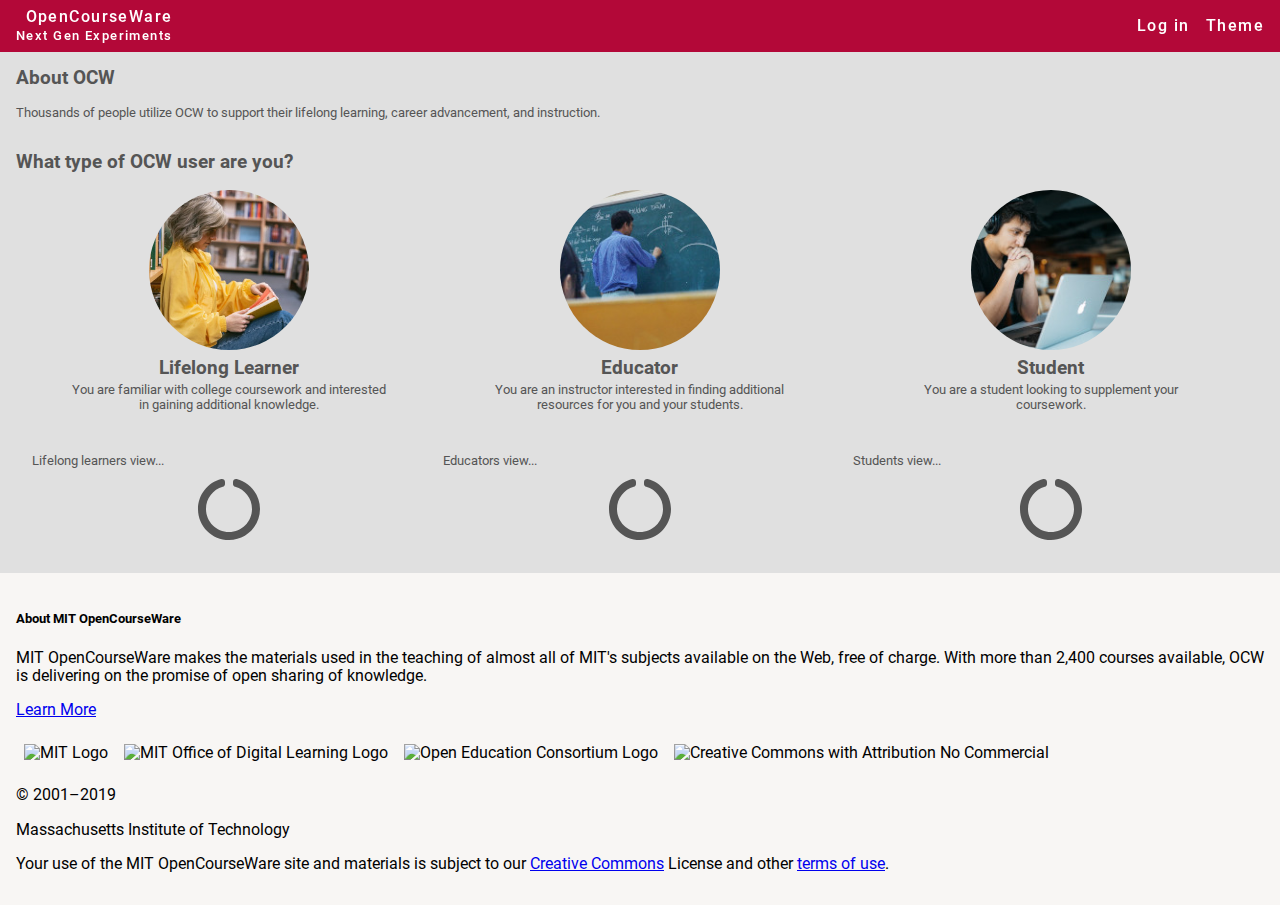
==== commit 9f9ccda8: "Deploy ocw-pwa-beta version 0.3.0" ====
--- a/index.html
+++ b/index.html
@@ -1,4 +1,4 @@
-<!DOCTYPE html><html><head><meta charSet="utf-8"/><meta http-equiv="x-ua-compatible" content="ie=edge"/><meta name="viewport" content="width=device-width, initial-scale=1, shrink-to-fit=no"/><style data-href="/styles.5d718c727b8d98cdb60d.css">.courseware-breadcrumb-module--breadcrumbList--14MVt{padding:0;margin:0 0 1rem;font-size:.9rem}.courseware-breadcrumb-module--breadcrumbItem--39ahf{display:inline}.courseware-header-module--title--2W38j{margin-top:1rem}h4{margin:0}.collapsible-module--title--3iD-s{display:flex;justify-content:space-between;align-items:center}.collapsible-module--icon--3BxtQ svg{vertical-align:middle;width:2em;height:2em}.collapsible-module--collapsible--3Sp3x{cursor:pointer;border:1px solid var(--color-collapsible-border);border-radius:5px;padding:.5rem}@media (max-width:575.98px){.courseware-metadata-module--instructors-header--1pi9r{margin-top:1em}}.courseware-pages-module--course-page--3Uer3{margin-bottom:1rem}.courseware-module--courseware--y_4SH{margin:0 auto;padding:1rem;display:grid;grid-template-rows:auto;grid-template-columns:1fr;grid-gap:1rem;grid-template-areas:"header" "image" "metadata" "description" "pages"}@media (min-width:576px){.courseware-module--courseware--y_4SH{grid-template-columns:300px 1fr;grid-template-areas:"header      header" "image       metadata" "description description" "pages       pages"}}.courseware-module--header--2UdMf{grid-area:header;border-bottom:2px solid grey;margin-bottom:1rem}.courseware-module--metadata--2a5m8{grid-area:metadata}@media (min-width:576px){.courseware-module--metadata--2a5m8{margin-left:4rem}}.courseware-module--description--RNj-d{grid-area:description}.courseware-module--pages--29luV{grid-area:pages}.search-container{padding:0 0 0 1rem}@media (min-width:768px){.search-container{padding:0 0 1rem 1rem}}.search-title{margin-top:0;padding-top:1rem;color:var(--color-search-foreground)}.search-group{display:flex;align-items:center;height:3.5rem}.search-textfield.search-textfield{height:100%}.search-textfield.search-textfield:not(.mdc-text-field--disabled) .mdc-text-field__input{color:var(--color-search-foreground)}.search-textfield.search-textfield:not(.mdc-text-field--disabled) .mdc-floating-label{color:rgba(0,0,0,.6)}.search-textfield.search-textfield:not(.mdc-text-field--disabled).mdc-text-field--focused .mdc-notched-outline__leading,.search-textfield.search-textfield:not(.mdc-text-field--disabled).mdc-text-field--focused .mdc-notched-outline__notch,.search-textfield.search-textfield:not(.mdc-text-field--disabled).mdc-text-field--focused .mdc-notched-outline__trailing{border-color:#000}.search-textfield.search-textfield .mdc-text-field__input{caret-color:#000}.search-button.search-button{height:100%}.search-button.search-button:not(:disabled){background-color:#e0e0e0;color:rgba(0,0,0,.87);color:var(--mdc-theme-text-primary-on-light,rgba(0,0,0,.87))}.search-button.search-button:after,.search-button.search-button:before{background-color:rgba(0,0,0,.87)}@supports not (-ms-ime-align:auto){.search-button.search-button:after,.search-button.search-button:before{background-color:var(--mdc-theme-text-primary-on-light,rgba(0,0,0,.87))}}.search-button.search-button:hover:before{opacity:.04}.search-button.search-button.mdc-ripple-upgraded--background-focused:before,.search-button.search-button:not(.mdc-ripple-upgraded):focus:before{-webkit-transition-duration:75ms;transition-duration:75ms;opacity:.12}.search-button.search-button:not(.mdc-ripple-upgraded):after{-webkit-transition:opacity .15s linear;transition:opacity .15s linear}.search-button.search-button:not(.mdc-ripple-upgraded):active:after{-webkit-transition-duration:75ms;transition-duration:75ms;opacity:.12}.search-button.search-button.mdc-ripple-upgraded{--mdc-ripple-fg-opacity:.12}.search-button.search-button:not(:disabled){color:var(--color-search-foreground)}.ocw-users-module--card-list--1Z4QW{padding:0 1rem 1rem;display:grid;justify-items:center;grid-template-rows:auto;grid-template-columns:1fr;grid-gap:1rem}@media (min-width:768px){.ocw-users-module--card-list--1Z4QW{justify-items:center;grid-template-columns:repeat(3,1fr)}}@media (min-width:768px){.ocw-users-module--card-list-bottom--1klQj{justify-items:stretch;grid-template-columns:repeat(3,1fr)}}.ocw-users-module--card--1CKc4{display:flex;flex-direction:column;align-items:center;min-width:10rem;max-width:20rem}.ocw-users-module--image--1D4Wb{display:block;width:10rem;height:10rem;-o-object-fit:cover;object-fit:cover;-o-object-position:center;object-position:center;border-radius:50%}.ocw-users-module--image--1D4Wb:hover{cursor:pointer}.ocw-users-module--title--3-ZKJ{padding-top:.5rem}.ocw-users-module--description--2IHZn{margin-top:-.75rem;text-align:center}.ocw-users-module--card-description--2lQ51{margin-bottom:.5rem}.ocw-users-module--ocw-description--F2OGY{margin-bottom:2rem}.mdc-button{font-family:Roboto,sans-serif;-moz-osx-font-smoothing:grayscale;-webkit-font-smoothing:antialiased;font-size:.875rem;line-height:2.25rem;font-weight:500;letter-spacing:.08929em;text-decoration:none;text-transform:uppercase;padding:0 8px;display:inline-flex;position:relative;align-items:center;justify-content:center;box-sizing:border-box;min-width:64px;height:36px;border:none;outline:none;line-height:inherit;-webkit-user-select:none;-moz-user-select:none;-ms-user-select:none;user-select:none;-webkit-appearance:none;overflow:hidden;vertical-align:middle;border-radius:4px}.mdc-button::-moz-focus-inner{padding:0;border:0}.mdc-button:active{outline:none}.mdc-button:hover{cursor:pointer}.mdc-button:disabled{background-color:transparent;color:rgba(0,0,0,.37);cursor:default;pointer-events:none}.mdc-button.mdc-button--dense{border-radius:4px}.mdc-button:not(:disabled){background-color:transparent}.mdc-button .mdc-button__icon{margin-left:0;margin-right:8px;display:inline-block;width:18px;height:18px;font-size:18px;vertical-align:top}.mdc-button .mdc-button__icon[dir=rtl],[dir=rtl] .mdc-button .mdc-button__icon{margin-left:8px;margin-right:0}.mdc-button:not(:disabled){color:#6200ee;color:var(--mdc-theme-primary,#6200ee)}.mdc-button__label+.mdc-button__icon{margin-left:8px;margin-right:0}.mdc-button__label+.mdc-button__icon[dir=rtl],[dir=rtl] .mdc-button__label+.mdc-button__icon{margin-left:0;margin-right:8px}svg.mdc-button__icon{fill:currentColor}.mdc-button--outlined .mdc-button__icon,.mdc-button--raised .mdc-button__icon,.mdc-button--unelevated .mdc-button__icon{margin-left:-4px;margin-right:8px}.mdc-button--outlined .mdc-button__icon[dir=rtl],.mdc-button--outlined .mdc-button__label+.mdc-button__icon,.mdc-button--raised .mdc-button__icon[dir=rtl],.mdc-button--raised .mdc-button__label+.mdc-button__icon,.mdc-button--unelevated .mdc-button__icon[dir=rtl],.mdc-button--unelevated .mdc-button__label+.mdc-button__icon,[dir=rtl] .mdc-button--outlined .mdc-button__icon,[dir=rtl] .mdc-button--raised .mdc-button__icon,[dir=rtl] .mdc-button--unelevated .mdc-button__icon{margin-left:8px;margin-right:-4px}.mdc-button--outlined .mdc-button__label+.mdc-button__icon[dir=rtl],.mdc-button--raised .mdc-button__label+.mdc-button__icon[dir=rtl],.mdc-button--unelevated .mdc-button__label+.mdc-button__icon[dir=rtl],[dir=rtl] .mdc-button--outlined .mdc-button__label+.mdc-button__icon,[dir=rtl] .mdc-button--raised .mdc-button__label+.mdc-button__icon,[dir=rtl] .mdc-button--unelevated .mdc-button__label+.mdc-button__icon{margin-left:-4px;margin-right:8px}.mdc-button--raised,.mdc-button--unelevated{padding:0 16px}.mdc-button--raised:disabled,.mdc-button--unelevated:disabled{background-color:rgba(0,0,0,.12);color:rgba(0,0,0,.37)}.mdc-button--raised:not(:disabled),.mdc-button--unelevated:not(:disabled){background-color:#6200ee}@supports not (-ms-ime-align:auto){.mdc-button--raised:not(:disabled),.mdc-button--unelevated:not(:disabled){background-color:var(--mdc-theme-primary,#6200ee)}}.mdc-button--raised:not(:disabled),.mdc-button--unelevated:not(:disabled){color:#fff;color:var(--mdc-theme-on-primary,#fff)}.mdc-button--raised{box-shadow:0 3px 1px -2px rgba(0,0,0,.2),0 2px 2px 0 rgba(0,0,0,.14),0 1px 5px 0 rgba(0,0,0,.12);-webkit-transition:box-shadow .28s cubic-bezier(.4,0,.2,1);transition:box-shadow .28s cubic-bezier(.4,0,.2,1)}.mdc-button--raised:focus,.mdc-button--raised:hover{box-shadow:0 2px 4px -1px rgba(0,0,0,.2),0 4px 5px 0 rgba(0,0,0,.14),0 1px 10px 0 rgba(0,0,0,.12)}.mdc-button--raised:active{box-shadow:0 5px 5px -3px rgba(0,0,0,.2),0 8px 10px 1px rgba(0,0,0,.14),0 3px 14px 2px rgba(0,0,0,.12)}.mdc-button--raised:disabled{box-shadow:0 0 0 0 rgba(0,0,0,.2),0 0 0 0 rgba(0,0,0,.14),0 0 0 0 rgba(0,0,0,.12)}.mdc-button--outlined{border-style:solid;padding:0 14px;border-width:2px}.mdc-button--outlined:disabled{border-color:rgba(0,0,0,.37)}.mdc-button--outlined:not(:disabled){border-color:#6200ee;border-color:var(--mdc-theme-primary,#6200ee)}.mdc-button--dense{height:32px;font-size:.8125rem}.mdc-button{--mdc-ripple-fg-size:0;--mdc-ripple-left:0;--mdc-ripple-top:0;--mdc-ripple-fg-scale:1;--mdc-ripple-fg-translate-end:0;--mdc-ripple-fg-translate-start:0;-webkit-tap-highlight-color:rgba(0,0,0,0);will-change:transform,opacity}.mdc-button:after,.mdc-button:before{position:absolute;border-radius:50%;opacity:0;pointer-events:none;content:""}.mdc-button:before{-webkit-transition:opacity 15ms linear,background-color 15ms linear;transition:opacity 15ms linear,background-color 15ms linear;z-index:1}.mdc-button.mdc-ripple-upgraded:before{-webkit-transform:scale(var(--mdc-ripple-fg-scale,1));transform:scale(var(--mdc-ripple-fg-scale,1))}.mdc-button.mdc-ripple-upgraded:after{top:0;left:0;-webkit-transform:scale(0);transform:scale(0);-webkit-transform-origin:center center;transform-origin:center center}.mdc-button.mdc-ripple-upgraded--unbounded:after{top:var(--mdc-ripple-top,0);left:var(--mdc-ripple-left,0)}.mdc-button.mdc-ripple-upgraded--foreground-activation:after{-webkit-animation:mdc-ripple-fg-radius-in 225ms forwards,mdc-ripple-fg-opacity-in 75ms forwards;animation:mdc-ripple-fg-radius-in 225ms forwards,mdc-ripple-fg-opacity-in 75ms forwards}.mdc-button.mdc-ripple-upgraded--foreground-deactivation:after{-webkit-animation:mdc-ripple-fg-opacity-out .15s;animation:mdc-ripple-fg-opacity-out .15s;-webkit-transform:translate(var(--mdc-ripple-fg-translate-end,0)) scale(var(--mdc-ripple-fg-scale,1));transform:translate(var(--mdc-ripple-fg-translate-end,0)) scale(var(--mdc-ripple-fg-scale,1))}.mdc-button:after,.mdc-button:before{top:-50%;left:-50%;width:200%;height:200%}.mdc-button.mdc-ripple-upgraded:after{width:var(--mdc-ripple-fg-size,100%);height:var(--mdc-ripple-fg-size,100%)}.mdc-button:after,.mdc-button:before{background-color:#6200ee}@supports not (-ms-ime-align:auto){.mdc-button:after,.mdc-button:before{background-color:var(--mdc-theme-primary,#6200ee)}}.mdc-button:hover:before{opacity:.04}.mdc-button.mdc-ripple-upgraded--background-focused:before,.mdc-button:not(.mdc-ripple-upgraded):focus:before{-webkit-transition-duration:75ms;transition-duration:75ms;opacity:.12}.mdc-button:not(.mdc-ripple-upgraded):after{-webkit-transition:opacity .15s linear;transition:opacity .15s linear}.mdc-button:not(.mdc-ripple-upgraded):active:after{-webkit-transition-duration:75ms;transition-duration:75ms;opacity:.12}.mdc-button.mdc-ripple-upgraded{--mdc-ripple-fg-opacity:0.12}.mdc-button--raised:after,.mdc-button--raised:before,.mdc-button--unelevated:after,.mdc-button--unelevated:before{background-color:#fff}@supports not (-ms-ime-align:auto){.mdc-button--raised:after,.mdc-button--raised:before,.mdc-button--unelevated:after,.mdc-button--unelevated:before{background-color:var(--mdc-theme-on-primary,#fff)}}.mdc-button--raised:hover:before,.mdc-button--unelevated:hover:before{opacity:.08}.mdc-button--raised.mdc-ripple-upgraded--background-focused:before,.mdc-button--raised:not(.mdc-ripple-upgraded):focus:before,.mdc-button--unelevated.mdc-ripple-upgraded--background-focused:before,.mdc-button--unelevated:not(.mdc-ripple-upgraded):focus:before{-webkit-transition-duration:75ms;transition-duration:75ms;opacity:.24}.mdc-button--raised:not(.mdc-ripple-upgraded):after,.mdc-button--unelevated:not(.mdc-ripple-upgraded):after{-webkit-transition:opacity .15s linear;transition:opacity .15s linear}.mdc-button--raised:not(.mdc-ripple-upgraded):active:after,.mdc-button--unelevated:not(.mdc-ripple-upgraded):active:after{-webkit-transition-duration:75ms;transition-duration:75ms;opacity:.24}.mdc-button--raised.mdc-ripple-upgraded,.mdc-button--unelevated.mdc-ripple-upgraded{--mdc-ripple-fg-opacity:0.24}.mdc-floating-label{font-family:Roboto,sans-serif;-moz-osx-font-smoothing:grayscale;-webkit-font-smoothing:antialiased;font-size:1rem;line-height:1.75rem;font-weight:400;letter-spacing:.00937em;text-decoration:inherit;text-transform:inherit;position:absolute;left:0;-webkit-transform-origin:left top;transform-origin:left top;-webkit-transition:color .15s cubic-bezier(.4,0,.2,1),-webkit-transform .15s cubic-bezier(.4,0,.2,1);transition:color .15s cubic-bezier(.4,0,.2,1),-webkit-transform .15s cubic-bezier(.4,0,.2,1);transition:transform .15s cubic-bezier(.4,0,.2,1),color .15s cubic-bezier(.4,0,.2,1);transition:transform .15s cubic-bezier(.4,0,.2,1),color .15s cubic-bezier(.4,0,.2,1),-webkit-transform .15s cubic-bezier(.4,0,.2,1);line-height:1.15rem;text-align:left;text-overflow:ellipsis;white-space:nowrap;cursor:text;overflow:hidden;will-change:transform}.mdc-floating-label[dir=rtl],[dir=rtl] .mdc-floating-label{right:0;left:auto;-webkit-transform-origin:right top;transform-origin:right top;text-align:right}.mdc-floating-label--float-above{cursor:auto;-webkit-transform:translateY(-50%) scale(.75);transform:translateY(-50%) scale(.75)}.mdc-floating-label--shake{-webkit-animation:mdc-floating-label-shake-float-above-standard .25s 1;animation:mdc-floating-label-shake-float-above-standard .25s 1}@-webkit-keyframes mdc-floating-label-shake-float-above-standard{0%{-webkit-transform:translateX(0) translateY(-50%) scale(.75);transform:translateX(0) translateY(-50%) scale(.75)}33%{-webkit-animation-timing-function:cubic-bezier(.5,0,.70173,.49582);animation-timing-function:cubic-bezier(.5,0,.70173,.49582);-webkit-transform:translateX(4%) translateY(-50%) scale(.75);transform:translateX(4%) translateY(-50%) scale(.75)}66%{-webkit-animation-timing-function:cubic-bezier(.30244,.38135,.55,.95635);animation-timing-function:cubic-bezier(.30244,.38135,.55,.95635);-webkit-transform:translateX(-4%) translateY(-50%) scale(.75);transform:translateX(-4%) translateY(-50%) scale(.75)}to{-webkit-transform:translateX(0) translateY(-50%) scale(.75);transform:translateX(0) translateY(-50%) scale(.75)}}@keyframes mdc-floating-label-shake-float-above-standard{0%{-webkit-transform:translateX(0) translateY(-50%) scale(.75);transform:translateX(0) translateY(-50%) scale(.75)}33%{-webkit-animation-timing-function:cubic-bezier(.5,0,.70173,.49582);animation-timing-function:cubic-bezier(.5,0,.70173,.49582);-webkit-transform:translateX(4%) translateY(-50%) scale(.75);transform:translateX(4%) translateY(-50%) scale(.75)}66%{-webkit-animation-timing-function:cubic-bezier(.30244,.38135,.55,.95635);animation-timing-function:cubic-bezier(.30244,.38135,.55,.95635);-webkit-transform:translateX(-4%) translateY(-50%) scale(.75);transform:translateX(-4%) translateY(-50%) scale(.75)}to{-webkit-transform:translateX(0) translateY(-50%) scale(.75);transform:translateX(0) translateY(-50%) scale(.75)}}.mdc-line-ripple{position:absolute;bottom:0;left:0;width:100%;height:2px;-webkit-transform:scaleX(0);transform:scaleX(0);-webkit-transition:opacity .18s cubic-bezier(.4,0,.2,1),-webkit-transform .18s cubic-bezier(.4,0,.2,1);transition:opacity .18s cubic-bezier(.4,0,.2,1),-webkit-transform .18s cubic-bezier(.4,0,.2,1);transition:transform .18s cubic-bezier(.4,0,.2,1),opacity .18s cubic-bezier(.4,0,.2,1);transition:transform .18s cubic-bezier(.4,0,.2,1),opacity .18s cubic-bezier(.4,0,.2,1),-webkit-transform .18s cubic-bezier(.4,0,.2,1);opacity:0;z-index:2}.mdc-line-ripple--active{-webkit-transform:scaleX(1);transform:scaleX(1);opacity:1}.mdc-line-ripple--deactivating{opacity:0}.mdc-notched-outline{display:flex;position:absolute;right:0;left:0;box-sizing:border-box;width:100%;max-width:100%;height:100%;text-align:left;pointer-events:none}.mdc-notched-outline[dir=rtl],[dir=rtl] .mdc-notched-outline{text-align:right}.mdc-notched-outline__leading,.mdc-notched-outline__notch,.mdc-notched-outline__trailing{box-sizing:border-box;height:100%;-webkit-transition:border .15s cubic-bezier(.4,0,.2,1);transition:border .15s cubic-bezier(.4,0,.2,1);border-top:1px solid;border-bottom:1px solid;pointer-events:none}.mdc-notched-outline__leading{border-left:1px solid;border-right:none;width:12px}.mdc-notched-outline__leading[dir=rtl],.mdc-notched-outline__trailing,[dir=rtl] .mdc-notched-outline__leading{border-left:none;border-right:1px solid}.mdc-notched-outline__trailing{flex-grow:1}.mdc-notched-outline__trailing[dir=rtl],[dir=rtl] .mdc-notched-outline__trailing{border-left:1px solid;border-right:none}.mdc-notched-outline__notch{flex:0 0 auto;width:auto;max-width:calc(100% - 24px)}.mdc-notched-outline .mdc-floating-label{display:inline-block;position:relative;top:17px;bottom:auto;max-width:100%}.mdc-notched-outline .mdc-floating-label--float-above{text-overflow:clip}.mdc-notched-outline--upgraded .mdc-floating-label--float-above{max-width:133.33333%}.mdc-notched-outline--notched .mdc-notched-outline__notch{padding-left:0;padding-right:8px;border-top:none}.mdc-notched-outline--notched .mdc-notched-outline__notch[dir=rtl],[dir=rtl] .mdc-notched-outline--notched .mdc-notched-outline__notch{padding-left:8px;padding-right:0}.mdc-notched-outline--no-label .mdc-notched-outline__notch{padding:0}.mdc-text-field-helper-text{font-family:Roboto,sans-serif;-moz-osx-font-smoothing:grayscale;-webkit-font-smoothing:antialiased;font-size:.75rem;line-height:1.25rem;font-weight:400;letter-spacing:.03333em;text-decoration:inherit;text-transform:inherit;display:block;line-height:normal;margin:0;-webkit-transition:opacity .15s cubic-bezier(.4,0,.2,1);transition:opacity .15s cubic-bezier(.4,0,.2,1);opacity:0;will-change:opacity}.mdc-text-field-helper-text:before{display:inline-block;width:0;height:16px;content:"";vertical-align:0}.mdc-text-field-helper-text--persistent{-webkit-transition:none;transition:none;opacity:1;will-change:auto}.mdc-text-field-character-counter{font-family:Roboto,sans-serif;-moz-osx-font-smoothing:grayscale;-webkit-font-smoothing:antialiased;font-size:.75rem;line-height:1.25rem;font-weight:400;letter-spacing:.03333em;text-decoration:inherit;text-transform:inherit;display:block;margin-top:0;line-height:normal;margin-left:auto;margin-right:0;padding-left:16px;padding-right:0;white-space:nowrap}.mdc-text-field-character-counter:before{display:inline-block;width:0;height:16px;content:"";vertical-align:0}.mdc-text-field-character-counter[dir=rtl],[dir=rtl] .mdc-text-field-character-counter{margin-left:0;margin-right:auto;padding-left:0;padding-right:16px}.mdc-text-field--with-leading-icon .mdc-text-field__icon,.mdc-text-field--with-trailing-icon .mdc-text-field__icon{position:absolute;bottom:16px;cursor:pointer}.mdc-text-field__icon:not([tabindex]),.mdc-text-field__icon[tabindex="-1"]{cursor:default;pointer-events:none}.mdc-text-field{--mdc-ripple-fg-size:0;--mdc-ripple-left:0;--mdc-ripple-top:0;--mdc-ripple-fg-scale:1;--mdc-ripple-fg-translate-end:0;--mdc-ripple-fg-translate-start:0;-webkit-tap-highlight-color:rgba(0,0,0,0);border-radius:4px 4px 0 0;display:inline-flex;position:relative;box-sizing:border-box;height:56px;overflow:hidden;will-change:opacity,transform,color}.mdc-text-field:after,.mdc-text-field:before{position:absolute;border-radius:50%;opacity:0;pointer-events:none;content:""}.mdc-text-field:before{-webkit-transition:opacity 15ms linear,background-color 15ms linear;transition:opacity 15ms linear,background-color 15ms linear;z-index:1}.mdc-text-field.mdc-ripple-upgraded:before{-webkit-transform:scale(var(--mdc-ripple-fg-scale,1));transform:scale(var(--mdc-ripple-fg-scale,1))}.mdc-text-field.mdc-ripple-upgraded:after{top:0;left:0;-webkit-transform:scale(0);transform:scale(0);-webkit-transform-origin:center center;transform-origin:center center}.mdc-text-field.mdc-ripple-upgraded--unbounded:after{top:var(--mdc-ripple-top,0);left:var(--mdc-ripple-left,0)}.mdc-text-field.mdc-ripple-upgraded--foreground-activation:after{-webkit-animation:mdc-ripple-fg-radius-in 225ms forwards,mdc-ripple-fg-opacity-in 75ms forwards;animation:mdc-ripple-fg-radius-in 225ms forwards,mdc-ripple-fg-opacity-in 75ms forwards}.mdc-text-field.mdc-ripple-upgraded--foreground-deactivation:after{-webkit-animation:mdc-ripple-fg-opacity-out .15s;animation:mdc-ripple-fg-opacity-out .15s;-webkit-transform:translate(var(--mdc-ripple-fg-translate-end,0)) scale(var(--mdc-ripple-fg-scale,1));transform:translate(var(--mdc-ripple-fg-translate-end,0)) scale(var(--mdc-ripple-fg-scale,1))}.mdc-text-field:after,.mdc-text-field:before{background-color:rgba(0,0,0,.87)}.mdc-text-field:hover:before{opacity:.04}.mdc-text-field.mdc-ripple-upgraded--background-focused:before,.mdc-text-field:not(.mdc-ripple-upgraded):focus:before{-webkit-transition-duration:75ms;transition-duration:75ms;opacity:.12}.mdc-text-field:after,.mdc-text-field:before{top:-50%;left:-50%;width:200%;height:200%}.mdc-text-field.mdc-ripple-upgraded:after{width:var(--mdc-ripple-fg-size,100%);height:var(--mdc-ripple-fg-size,100%)}.mdc-text-field:not(.mdc-text-field--disabled) .mdc-floating-label{color:rgba(0,0,0,.6)}.mdc-text-field:not(.mdc-text-field--disabled) .mdc-text-field__input{color:rgba(0,0,0,.87)}.mdc-text-field .mdc-text-field__input{caret-color:#6200ee;caret-color:var(--mdc-theme-primary,#6200ee)}.mdc-text-field:not(.mdc-text-field--disabled):not(.mdc-text-field--outlined):not(.mdc-text-field--textarea) .mdc-text-field__input{border-bottom-color:rgba(0,0,0,.42)}.mdc-text-field:not(.mdc-text-field--disabled):not(.mdc-text-field--outlined):not(.mdc-text-field--textarea) .mdc-text-field__input:hover{border-bottom-color:rgba(0,0,0,.87)}.mdc-text-field .mdc-line-ripple{background-color:#6200ee;background-color:var(--mdc-theme-primary,#6200ee)}.mdc-text-field:not(.mdc-text-field--disabled):not(.mdc-text-field--textarea){border-bottom-color:rgba(0,0,0,.12)}.mdc-text-field:not(.mdc-text-field--disabled)+.mdc-text-field-helper-line .mdc-text-field-character-counter,.mdc-text-field:not(.mdc-text-field--disabled)+.mdc-text-field-helper-line .mdc-text-field-helper-text,.mdc-text-field:not(.mdc-text-field--disabled) .mdc-text-field-character-counter{color:rgba(0,0,0,.6)}.mdc-text-field:not(.mdc-text-field--disabled) .mdc-text-field__icon{color:rgba(0,0,0,.54)}.mdc-text-field:not(.mdc-text-field--disabled){background-color:#f5f5f5}.mdc-text-field .mdc-floating-label{left:16px;right:auto;top:18px;pointer-events:none}.mdc-text-field .mdc-floating-label[dir=rtl],[dir=rtl] .mdc-text-field .mdc-floating-label{left:auto;right:16px}.mdc-text-field--textarea .mdc-floating-label{left:4px;right:auto}.mdc-text-field--textarea .mdc-floating-label[dir=rtl],[dir=rtl] .mdc-text-field--textarea .mdc-floating-label{left:auto;right:4px}.mdc-text-field--outlined .mdc-floating-label{left:4px;right:auto;top:17px}.mdc-text-field--outlined .mdc-floating-label[dir=rtl],[dir=rtl] .mdc-text-field--outlined .mdc-floating-label{left:auto;right:4px}.mdc-text-field--outlined--with-leading-icon .mdc-floating-label{left:36px;right:auto}.mdc-text-field--outlined--with-leading-icon .mdc-floating-label[dir=rtl],[dir=rtl] .mdc-text-field--outlined--with-leading-icon .mdc-floating-label{left:auto;right:36px}.mdc-text-field--outlined--with-leading-icon .mdc-floating-label--float-above{left:40px;right:auto}.mdc-text-field--outlined--with-leading-icon .mdc-floating-label--float-above[dir=rtl],[dir=rtl] .mdc-text-field--outlined--with-leading-icon .mdc-floating-label--float-above{left:auto;right:40px}.mdc-text-field__input{font-family:Roboto,sans-serif;-moz-osx-font-smoothing:grayscale;-webkit-font-smoothing:antialiased;font-size:1rem;line-height:1.75rem;font-weight:400;letter-spacing:.00937em;text-decoration:inherit;text-transform:inherit;align-self:flex-end;box-sizing:border-box;width:100%;height:100%;padding:20px 16px 6px;-webkit-transition:opacity .15s cubic-bezier(.4,0,.2,1);transition:opacity .15s cubic-bezier(.4,0,.2,1);border:none;border-bottom:1px solid;border-radius:0;background:none;-webkit-appearance:none;-moz-appearance:none;appearance:none}.mdc-text-field__input::-webkit-input-placeholder{-webkit-transition:opacity 67ms cubic-bezier(.4,0,.2,1);transition:opacity 67ms cubic-bezier(.4,0,.2,1);opacity:0;color:rgba(0,0,0,.54)}.mdc-text-field__input::-moz-placeholder{-webkit-transition:opacity 67ms cubic-bezier(.4,0,.2,1);transition:opacity 67ms cubic-bezier(.4,0,.2,1);opacity:0;color:rgba(0,0,0,.54)}.mdc-text-field__input::-ms-input-placeholder{-webkit-transition:opacity 67ms cubic-bezier(.4,0,.2,1);transition:opacity 67ms cubic-bezier(.4,0,.2,1);opacity:0;color:rgba(0,0,0,.54)}.mdc-text-field__input:-ms-input-placeholder{-webkit-transition:opacity 67ms cubic-bezier(.4,0,.2,1);transition:opacity 67ms cubic-bezier(.4,0,.2,1);opacity:0;color:rgba(0,0,0,.54)}.mdc-text-field__input::placeholder{-webkit-transition:opacity 67ms cubic-bezier(.4,0,.2,1);transition:opacity 67ms cubic-bezier(.4,0,.2,1);opacity:0;color:rgba(0,0,0,.54)}.mdc-text-field__input:-ms-input-placeholder{color:rgba(0,0,0,.54)!important}.mdc-text-field--focused .mdc-text-field__input::-webkit-input-placeholder,.mdc-text-field--fullwidth .mdc-text-field__input::-webkit-input-placeholder,.mdc-text-field--no-label .mdc-text-field__input::-webkit-input-placeholder{-webkit-transition-delay:40ms;transition-delay:40ms;-webkit-transition-duration:.11s;transition-duration:.11s;opacity:1}.mdc-text-field--focused .mdc-text-field__input::-moz-placeholder,.mdc-text-field--fullwidth .mdc-text-field__input::-moz-placeholder,.mdc-text-field--no-label .mdc-text-field__input::-moz-placeholder{transition-delay:40ms;transition-duration:.11s;opacity:1}.mdc-text-field--focused .mdc-text-field__input::-ms-input-placeholder,.mdc-text-field--fullwidth .mdc-text-field__input::-ms-input-placeholder,.mdc-text-field--no-label .mdc-text-field__input::-ms-input-placeholder{transition-delay:40ms;transition-duration:.11s;opacity:1}.mdc-text-field--focused .mdc-text-field__input:-ms-input-placeholder,.mdc-text-field--fullwidth .mdc-text-field__input:-ms-input-placeholder,.mdc-text-field--no-label .mdc-text-field__input:-ms-input-placeholder{-webkit-transition-delay:40ms;transition-delay:40ms;-webkit-transition-duration:.11s;transition-duration:.11s;opacity:1}.mdc-text-field--focused .mdc-text-field__input::placeholder,.mdc-text-field--fullwidth .mdc-text-field__input::placeholder,.mdc-text-field--no-label .mdc-text-field__input::placeholder{-webkit-transition-delay:40ms;transition-delay:40ms;-webkit-transition-duration:.11s;transition-duration:.11s;opacity:1}.mdc-text-field__input:focus{outline:none}.mdc-text-field__input:invalid{box-shadow:none}.mdc-text-field__input:-webkit-autofill{z-index:auto!important}.mdc-text-field--no-label:not(.mdc-text-field--outlined):not(.mdc-text-field--textarea) .mdc-text-field__input{padding-top:16px;padding-bottom:16px}.mdc-text-field__input:-webkit-autofill+.mdc-floating-label{-webkit-transform:translateY(-50%) scale(.75);transform:translateY(-50%) scale(.75);cursor:auto}.mdc-text-field--outlined{border:none;overflow:visible}.mdc-text-field--outlined:not(.mdc-text-field--disabled) .mdc-notched-outline__leading,.mdc-text-field--outlined:not(.mdc-text-field--disabled) .mdc-notched-outline__notch,.mdc-text-field--outlined:not(.mdc-text-field--disabled) .mdc-notched-outline__trailing{border-color:rgba(0,0,0,.38)}.mdc-text-field--outlined:not(.mdc-text-field--disabled):not(.mdc-text-field--focused) .mdc-text-field__icon:hover~.mdc-notched-outline .mdc-notched-outline__leading,.mdc-text-field--outlined:not(.mdc-text-field--disabled):not(.mdc-text-field--focused) .mdc-text-field__icon:hover~.mdc-notched-outline .mdc-notched-outline__notch,.mdc-text-field--outlined:not(.mdc-text-field--disabled):not(.mdc-text-field--focused) .mdc-text-field__icon:hover~.mdc-notched-outline .mdc-notched-outline__trailing,.mdc-text-field--outlined:not(.mdc-text-field--disabled):not(.mdc-text-field--focused) .mdc-text-field__input:hover~.mdc-notched-outline .mdc-notched-outline__leading,.mdc-text-field--outlined:not(.mdc-text-field--disabled):not(.mdc-text-field--focused) .mdc-text-field__input:hover~.mdc-notched-outline .mdc-notched-outline__notch,.mdc-text-field--outlined:not(.mdc-text-field--disabled):not(.mdc-text-field--focused) .mdc-text-field__input:hover~.mdc-notched-outline .mdc-notched-outline__trailing{border-color:rgba(0,0,0,.87)}.mdc-text-field--outlined:not(.mdc-text-field--disabled).mdc-text-field--focused .mdc-notched-outline__leading,.mdc-text-field--outlined:not(.mdc-text-field--disabled).mdc-text-field--focused .mdc-notched-outline__notch,.mdc-text-field--outlined:not(.mdc-text-field--disabled).mdc-text-field--focused .mdc-notched-outline__trailing{border-color:#6200ee;border-color:var(--mdc-theme-primary,#6200ee)}.mdc-text-field--outlined .mdc-floating-label--shake{-webkit-animation:mdc-floating-label-shake-float-above-text-field-outlined .25s 1;animation:mdc-floating-label-shake-float-above-text-field-outlined .25s 1}.mdc-text-field--outlined .mdc-notched-outline .mdc-notched-outline__leading{border-radius:4px 0 0 4px}.mdc-text-field--outlined .mdc-notched-outline .mdc-notched-outline__leading[dir=rtl],.mdc-text-field--outlined .mdc-notched-outline .mdc-notched-outline__trailing,[dir=rtl] .mdc-text-field--outlined .mdc-notched-outline .mdc-notched-outline__leading{border-radius:0 4px 4px 0}.mdc-text-field--outlined .mdc-notched-outline .mdc-notched-outline__trailing[dir=rtl],[dir=rtl] .mdc-text-field--outlined .mdc-notched-outline .mdc-notched-outline__trailing{border-radius:4px 0 0 4px}.mdc-text-field--outlined .mdc-floating-label--float-above{-webkit-transform:translateY(-144%) scale(1);transform:translateY(-144%) scale(1);font-size:.75rem}.mdc-text-field--outlined.mdc-notched-outline--upgraded .mdc-floating-label--float-above,.mdc-text-field--outlined .mdc-notched-outline--upgraded .mdc-floating-label--float-above{-webkit-transform:translateY(-130%) scale(.75);transform:translateY(-130%) scale(.75);font-size:1rem}.mdc-text-field--outlined:after,.mdc-text-field--outlined:before{content:none}.mdc-text-field--outlined:not(.mdc-text-field--disabled){background-color:transparent}.mdc-text-field--outlined .mdc-text-field__input{display:flex;padding:12px 16px 14px;border:none!important;background-color:transparent;z-index:1}.mdc-text-field--outlined .mdc-text-field__icon{z-index:2}.mdc-text-field--outlined.mdc-text-field--focused .mdc-notched-outline__leading,.mdc-text-field--outlined.mdc-text-field--focused .mdc-notched-outline__notch,.mdc-text-field--outlined.mdc-text-field--focused .mdc-notched-outline__trailing{border-width:2px}.mdc-text-field--outlined.mdc-text-field--disabled{background-color:transparent}.mdc-text-field--outlined.mdc-text-field--disabled .mdc-notched-outline__leading,.mdc-text-field--outlined.mdc-text-field--disabled .mdc-notched-outline__notch,.mdc-text-field--outlined.mdc-text-field--disabled .mdc-notched-outline__trailing{border-color:rgba(0,0,0,.06)}.mdc-text-field--outlined.mdc-text-field--disabled .mdc-text-field__input{border-bottom:none}.mdc-text-field--outlined.mdc-text-field--dense{height:48px}.mdc-text-field--outlined.mdc-text-field--dense .mdc-floating-label--float-above{-webkit-transform:translateY(-134%) scale(1);transform:translateY(-134%) scale(1);font-size:.8rem}.mdc-text-field--outlined.mdc-text-field--dense.mdc-notched-outline--upgraded .mdc-floating-label--float-above,.mdc-text-field--outlined.mdc-text-field--dense .mdc-notched-outline--upgraded .mdc-floating-label--float-above{-webkit-transform:translateY(-120%) scale(.8);transform:translateY(-120%) scale(.8);font-size:1rem}.mdc-text-field--outlined.mdc-text-field--dense .mdc-floating-label--shake{-webkit-animation:mdc-floating-label-shake-float-above-text-field-outlined-dense .25s 1;animation:mdc-floating-label-shake-float-above-text-field-outlined-dense .25s 1}.mdc-text-field--outlined.mdc-text-field--dense .mdc-text-field__input{padding:12px 12px 7px}.mdc-text-field--outlined.mdc-text-field--dense .mdc-floating-label{top:14px}.mdc-text-field--outlined.mdc-text-field--dense .mdc-text-field__icon{top:12px}.mdc-text-field--with-leading-icon .mdc-text-field__icon{left:16px;right:auto}.mdc-text-field--with-leading-icon .mdc-text-field__icon[dir=rtl],[dir=rtl] .mdc-text-field--with-leading-icon .mdc-text-field__icon{left:auto;right:16px}.mdc-text-field--with-leading-icon .mdc-text-field__input{padding-left:48px;padding-right:16px}.mdc-text-field--with-leading-icon .mdc-text-field__input[dir=rtl],[dir=rtl] .mdc-text-field--with-leading-icon .mdc-text-field__input{padding-left:16px;padding-right:48px}.mdc-text-field--with-leading-icon .mdc-floating-label{left:48px;right:auto}.mdc-text-field--with-leading-icon .mdc-floating-label[dir=rtl],[dir=rtl] .mdc-text-field--with-leading-icon .mdc-floating-label{left:auto;right:48px}.mdc-text-field--with-leading-icon.mdc-text-field--outlined .mdc-text-field__icon{left:16px;right:auto}.mdc-text-field--with-leading-icon.mdc-text-field--outlined .mdc-text-field__icon[dir=rtl],[dir=rtl] .mdc-text-field--with-leading-icon.mdc-text-field--outlined .mdc-text-field__icon{left:auto;right:16px}.mdc-text-field--with-leading-icon.mdc-text-field--outlined .mdc-text-field__input{padding-left:48px;padding-right:16px}.mdc-text-field--with-leading-icon.mdc-text-field--outlined .mdc-text-field__input[dir=rtl],[dir=rtl] .mdc-text-field--with-leading-icon.mdc-text-field--outlined .mdc-text-field__input{padding-left:16px;padding-right:48px}.mdc-text-field--with-leading-icon.mdc-text-field--outlined .mdc-floating-label--float-above{-webkit-transform:translateY(-144%) translateX(-32px) scale(1);transform:translateY(-144%) translateX(-32px) scale(1)}.mdc-text-field--with-leading-icon.mdc-text-field--outlined .mdc-floating-label--float-above[dir=rtl],[dir=rtl] .mdc-text-field--with-leading-icon.mdc-text-field--outlined .mdc-floating-label--float-above{-webkit-transform:translateY(-144%) translateX(32px) scale(1);transform:translateY(-144%) translateX(32px) scale(1)}.mdc-text-field--with-leading-icon.mdc-text-field--outlined .mdc-floating-label--float-above{font-size:.75rem}.mdc-text-field--with-leading-icon.mdc-text-field--outlined.mdc-notched-outline--upgraded .mdc-floating-label--float-above,.mdc-text-field--with-leading-icon.mdc-text-field--outlined .mdc-notched-outline--upgraded .mdc-floating-label--float-above{-webkit-transform:translateY(-130%) translateX(-32px) scale(.75);transform:translateY(-130%) translateX(-32px) scale(.75)}.mdc-text-field--with-leading-icon.mdc-text-field--outlined.mdc-notched-outline--upgraded .mdc-floating-label--float-above[dir=rtl],.mdc-text-field--with-leading-icon.mdc-text-field--outlined .mdc-notched-outline--upgraded .mdc-floating-label--float-above[dir=rtl],[dir=rtl] .mdc-text-field--with-leading-icon.mdc-text-field--outlined.mdc-notched-outline--upgraded .mdc-floating-label--float-above,[dir=rtl] .mdc-text-field--with-leading-icon.mdc-text-field--outlined .mdc-notched-outline--upgraded .mdc-floating-label--float-above{-webkit-transform:translateY(-130%) translateX(32px) scale(.75);transform:translateY(-130%) translateX(32px) scale(.75)}.mdc-text-field--with-leading-icon.mdc-text-field--outlined.mdc-notched-outline--upgraded .mdc-floating-label--float-above,.mdc-text-field--with-leading-icon.mdc-text-field--outlined .mdc-notched-outline--upgraded .mdc-floating-label--float-above{font-size:1rem}.mdc-text-field--with-leading-icon.mdc-text-field--outlined .mdc-floating-label--shake{-webkit-animation:mdc-floating-label-shake-float-above-text-field-outlined-leading-icon .25s 1;animation:mdc-floating-label-shake-float-above-text-field-outlined-leading-icon .25s 1}.mdc-text-field--with-leading-icon.mdc-text-field--outlined[dir=rtl] .mdc-floating-label--shake,[dir=rtl] .mdc-text-field--with-leading-icon.mdc-text-field--outlined .mdc-floating-label--shake{-webkit-animation:mdc-floating-label-shake-float-above-text-field-outlined-leading-icon-rtl .25s 1;animation:mdc-floating-label-shake-float-above-text-field-outlined-leading-icon-rtl .25s 1}.mdc-text-field--with-leading-icon.mdc-text-field--outlined .mdc-floating-label{left:36px;right:auto}.mdc-text-field--with-leading-icon.mdc-text-field--outlined .mdc-floating-label[dir=rtl],[dir=rtl] .mdc-text-field--with-leading-icon.mdc-text-field--outlined .mdc-floating-label{left:auto;right:36px}.mdc-text-field--with-leading-icon.mdc-text-field--outlined.mdc-text-field--dense .mdc-floating-label--float-above{-webkit-transform:translateY(-134%) translateX(-21px) scale(1);transform:translateY(-134%) translateX(-21px) scale(1)}.mdc-text-field--with-leading-icon.mdc-text-field--outlined.mdc-text-field--dense .mdc-floating-label--float-above[dir=rtl],[dir=rtl] .mdc-text-field--with-leading-icon.mdc-text-field--outlined.mdc-text-field--dense .mdc-floating-label--float-above{-webkit-transform:translateY(-134%) translateX(21px) scale(1);transform:translateY(-134%) translateX(21px) scale(1)}.mdc-text-field--with-leading-icon.mdc-text-field--outlined.mdc-text-field--dense .mdc-floating-label--float-above{font-size:.8rem}.mdc-text-field--with-leading-icon.mdc-text-field--outlined.mdc-text-field--dense.mdc-notched-outline--upgraded .mdc-floating-label--float-above,.mdc-text-field--with-leading-icon.mdc-text-field--outlined.mdc-text-field--dense .mdc-notched-outline--upgraded .mdc-floating-label--float-above{-webkit-transform:translateY(-120%) translateX(-21px) scale(.8);transform:translateY(-120%) translateX(-21px) scale(.8)}.mdc-text-field--with-leading-icon.mdc-text-field--outlined.mdc-text-field--dense.mdc-notched-outline--upgraded .mdc-floating-label--float-above[dir=rtl],.mdc-text-field--with-leading-icon.mdc-text-field--outlined.mdc-text-field--dense .mdc-notched-outline--upgraded .mdc-floating-label--float-above[dir=rtl],[dir=rtl] .mdc-text-field--with-leading-icon.mdc-text-field--outlined.mdc-text-field--dense.mdc-notched-outline--upgraded .mdc-floating-label--float-above,[dir=rtl] .mdc-text-field--with-leading-icon.mdc-text-field--outlined.mdc-text-field--dense .mdc-notched-outline--upgraded .mdc-floating-label--float-above{-webkit-transform:translateY(-120%) translateX(21px) scale(.8);transform:translateY(-120%) translateX(21px) scale(.8)}.mdc-text-field--with-leading-icon.mdc-text-field--outlined.mdc-text-field--dense.mdc-notched-outline--upgraded .mdc-floating-label--float-above,.mdc-text-field--with-leading-icon.mdc-text-field--outlined.mdc-text-field--dense .mdc-notched-outline--upgraded .mdc-floating-label--float-above{font-size:1rem}.mdc-text-field--with-leading-icon.mdc-text-field--outlined.mdc-text-field--dense .mdc-floating-label--shake{-webkit-animation:mdc-floating-label-shake-float-above-text-field-outlined-leading-icon-dense .25s 1;animation:mdc-floating-label-shake-float-above-text-field-outlined-leading-icon-dense .25s 1}.mdc-text-field--with-leading-icon.mdc-text-field--outlined.mdc-text-field--dense[dir=rtl] .mdc-floating-label--shake,[dir=rtl] .mdc-text-field--with-leading-icon.mdc-text-field--outlined.mdc-text-field--dense .mdc-floating-label--shake{-webkit-animation:mdc-floating-label-shake-float-above-text-field-outlined-leading-icon-dense-rtl .25s 1;animation:mdc-floating-label-shake-float-above-text-field-outlined-leading-icon-dense-rtl .25s 1}.mdc-text-field--with-leading-icon.mdc-text-field--outlined.mdc-text-field--dense .mdc-floating-label{left:32px;right:auto}.mdc-text-field--with-leading-icon.mdc-text-field--outlined.mdc-text-field--dense .mdc-floating-label[dir=rtl],[dir=rtl] .mdc-text-field--with-leading-icon.mdc-text-field--outlined.mdc-text-field--dense .mdc-floating-label{left:auto;right:32px}.mdc-text-field--with-trailing-icon .mdc-text-field__icon{left:auto;right:12px}.mdc-text-field--with-trailing-icon .mdc-text-field__icon[dir=rtl],[dir=rtl] .mdc-text-field--with-trailing-icon .mdc-text-field__icon{left:12px;right:auto}.mdc-text-field--with-trailing-icon .mdc-text-field__input{padding-left:16px;padding-right:48px}.mdc-text-field--with-trailing-icon .mdc-text-field__input[dir=rtl],[dir=rtl] .mdc-text-field--with-trailing-icon .mdc-text-field__input{padding-left:48px;padding-right:16px}.mdc-text-field--with-trailing-icon.mdc-text-field--outlined .mdc-text-field__icon{left:auto;right:16px}.mdc-text-field--with-trailing-icon.mdc-text-field--outlined .mdc-text-field__icon[dir=rtl],[dir=rtl] .mdc-text-field--with-trailing-icon.mdc-text-field--outlined .mdc-text-field__icon{left:16px;right:auto}.mdc-text-field--with-trailing-icon.mdc-text-field--outlined .mdc-text-field__input{padding-left:16px;padding-right:48px}.mdc-text-field--with-trailing-icon.mdc-text-field--outlined .mdc-text-field__input[dir=rtl],[dir=rtl] .mdc-text-field--with-trailing-icon.mdc-text-field--outlined .mdc-text-field__input{padding-left:48px;padding-right:16px}.mdc-text-field--with-leading-icon.mdc-text-field--with-trailing-icon .mdc-text-field__icon{left:16px;right:auto}.mdc-text-field--with-leading-icon.mdc-text-field--with-trailing-icon .mdc-text-field__icon[dir=rtl],[dir=rtl] .mdc-text-field--with-leading-icon.mdc-text-field--with-trailing-icon .mdc-text-field__icon{left:auto;right:16px}.mdc-text-field--with-leading-icon.mdc-text-field--with-trailing-icon .mdc-text-field__icon~.mdc-text-field__icon{right:12px;left:auto}.mdc-text-field--with-leading-icon.mdc-text-field--with-trailing-icon .mdc-text-field__icon~.mdc-text-field__icon[dir=rtl],[dir=rtl] .mdc-text-field--with-leading-icon.mdc-text-field--with-trailing-icon .mdc-text-field__icon~.mdc-text-field__icon{right:auto;left:12px}.mdc-text-field--with-leading-icon.mdc-text-field--with-trailing-icon .mdc-text-field__input,.mdc-text-field--with-leading-icon.mdc-text-field--with-trailing-icon .mdc-text-field__input[dir=rtl],[dir=rtl] .mdc-text-field--with-leading-icon.mdc-text-field--with-trailing-icon .mdc-text-field__input{padding-left:48px;padding-right:48px}.mdc-text-field--with-leading-icon.mdc-text-field--dense .mdc-text-field__icon,.mdc-text-field--with-trailing-icon.mdc-text-field--dense .mdc-text-field__icon{bottom:16px;-webkit-transform:scale(.8);transform:scale(.8)}.mdc-text-field--with-leading-icon.mdc-text-field--dense .mdc-text-field__icon{left:12px;right:auto}.mdc-text-field--with-leading-icon.mdc-text-field--dense .mdc-text-field__icon[dir=rtl],[dir=rtl] .mdc-text-field--with-leading-icon.mdc-text-field--dense .mdc-text-field__icon{left:auto;right:12px}.mdc-text-field--with-leading-icon.mdc-text-field--dense .mdc-text-field__input{padding-left:44px;padding-right:16px}.mdc-text-field--with-leading-icon.mdc-text-field--dense .mdc-text-field__input[dir=rtl],[dir=rtl] .mdc-text-field--with-leading-icon.mdc-text-field--dense .mdc-text-field__input{padding-left:16px;padding-right:44px}.mdc-text-field--with-leading-icon.mdc-text-field--dense .mdc-floating-label{left:44px;right:auto}.mdc-text-field--with-leading-icon.mdc-text-field--dense .mdc-floating-label[dir=rtl],[dir=rtl] .mdc-text-field--with-leading-icon.mdc-text-field--dense .mdc-floating-label{left:auto;right:44px}.mdc-text-field--with-trailing-icon.mdc-text-field--dense .mdc-text-field__icon{left:auto;right:12px}.mdc-text-field--with-trailing-icon.mdc-text-field--dense .mdc-text-field__icon[dir=rtl],[dir=rtl] .mdc-text-field--with-trailing-icon.mdc-text-field--dense .mdc-text-field__icon{left:12px;right:auto}.mdc-text-field--with-trailing-icon.mdc-text-field--dense .mdc-text-field__input{padding-left:16px;padding-right:44px}.mdc-text-field--with-trailing-icon.mdc-text-field--dense .mdc-text-field__input[dir=rtl],[dir=rtl] .mdc-text-field--with-trailing-icon.mdc-text-field--dense .mdc-text-field__input{padding-left:44px;padding-right:16px}.mdc-text-field--with-leading-icon.mdc-text-field--with-trailing-icon.mdc-text-field--dense .mdc-text-field__icon{left:12px;right:auto}.mdc-text-field--with-leading-icon.mdc-text-field--with-trailing-icon.mdc-text-field--dense .mdc-text-field__icon[dir=rtl],.mdc-text-field--with-leading-icon.mdc-text-field--with-trailing-icon.mdc-text-field--dense .mdc-text-field__icon~.mdc-text-field__icon,[dir=rtl] .mdc-text-field--with-leading-icon.mdc-text-field--with-trailing-icon.mdc-text-field--dense .mdc-text-field__icon{left:auto;right:12px}.mdc-text-field--with-leading-icon.mdc-text-field--with-trailing-icon.mdc-text-field--dense .mdc-text-field__icon~.mdc-text-field__icon[dir=rtl],[dir=rtl] .mdc-text-field--with-leading-icon.mdc-text-field--with-trailing-icon.mdc-text-field--dense .mdc-text-field__icon~.mdc-text-field__icon{right:auto;left:12px}.mdc-text-field--with-leading-icon.mdc-text-field--with-trailing-icon.mdc-text-field--dense .mdc-text-field__input,.mdc-text-field--with-leading-icon.mdc-text-field--with-trailing-icon.mdc-text-field--dense .mdc-text-field__input[dir=rtl],[dir=rtl] .mdc-text-field--with-leading-icon.mdc-text-field--with-trailing-icon.mdc-text-field--dense .mdc-text-field__input{padding-left:44px;padding-right:44px}.mdc-text-field--dense .mdc-floating-label--float-above{-webkit-transform:translateY(-70%) scale(.8);transform:translateY(-70%) scale(.8)}.mdc-text-field--dense .mdc-floating-label--shake{-webkit-animation:mdc-floating-label-shake-float-above-text-field-dense .25s 1;animation:mdc-floating-label-shake-float-above-text-field-dense .25s 1}.mdc-text-field--dense .mdc-text-field__input{padding:12px 12px 0}.mdc-text-field--dense .mdc-floating-label,.mdc-text-field--dense .mdc-floating-label--float-above{font-size:.813rem}.mdc-text-field__input:required~.mdc-floating-label:after,.mdc-text-field__input:required~.mdc-notched-outline .mdc-floating-label:after{margin-left:1px;content:"*"}.mdc-text-field--textarea{display:inline-flex;width:auto;height:auto;-webkit-transition:none;transition:none;overflow:visible}.mdc-text-field--textarea:not(.mdc-text-field--disabled) .mdc-notched-outline__leading,.mdc-text-field--textarea:not(.mdc-text-field--disabled) .mdc-notched-outline__notch,.mdc-text-field--textarea:not(.mdc-text-field--disabled) .mdc-notched-outline__trailing{border-color:rgba(0,0,0,.38)}.mdc-text-field--textarea:not(.mdc-text-field--disabled):not(.mdc-text-field--focused) .mdc-text-field__icon:hover~.mdc-notched-outline .mdc-notched-outline__leading,.mdc-text-field--textarea:not(.mdc-text-field--disabled):not(.mdc-text-field--focused) .mdc-text-field__icon:hover~.mdc-notched-outline .mdc-notched-outline__notch,.mdc-text-field--textarea:not(.mdc-text-field--disabled):not(.mdc-text-field--focused) .mdc-text-field__icon:hover~.mdc-notched-outline .mdc-notched-outline__trailing,.mdc-text-field--textarea:not(.mdc-text-field--disabled):not(.mdc-text-field--focused) .mdc-text-field__input:hover~.mdc-notched-outline .mdc-notched-outline__leading,.mdc-text-field--textarea:not(.mdc-text-field--disabled):not(.mdc-text-field--focused) .mdc-text-field__input:hover~.mdc-notched-outline .mdc-notched-outline__notch,.mdc-text-field--textarea:not(.mdc-text-field--disabled):not(.mdc-text-field--focused) .mdc-text-field__input:hover~.mdc-notched-outline .mdc-notched-outline__trailing{border-color:rgba(0,0,0,.87)}.mdc-text-field--textarea:not(.mdc-text-field--disabled).mdc-text-field--focused .mdc-notched-outline__leading,.mdc-text-field--textarea:not(.mdc-text-field--disabled).mdc-text-field--focused .mdc-notched-outline__notch,.mdc-text-field--textarea:not(.mdc-text-field--disabled).mdc-text-field--focused .mdc-notched-outline__trailing{border-color:#6200ee;border-color:var(--mdc-theme-primary,#6200ee)}.mdc-text-field--textarea .mdc-floating-label--shake{-webkit-animation:mdc-floating-label-shake-float-above-text-field-outlined .25s 1;animation:mdc-floating-label-shake-float-above-text-field-outlined .25s 1}.mdc-text-field--textarea .mdc-notched-outline .mdc-notched-outline__leading{border-radius:4px 0 0 4px}.mdc-text-field--textarea .mdc-notched-outline .mdc-notched-outline__leading[dir=rtl],.mdc-text-field--textarea .mdc-notched-outline .mdc-notched-outline__trailing,[dir=rtl] .mdc-text-field--textarea .mdc-notched-outline .mdc-notched-outline__leading{border-radius:0 4px 4px 0}.mdc-text-field--textarea .mdc-notched-outline .mdc-notched-outline__trailing[dir=rtl],[dir=rtl] .mdc-text-field--textarea .mdc-notched-outline .mdc-notched-outline__trailing{border-radius:4px 0 0 4px}.mdc-text-field--textarea:after,.mdc-text-field--textarea:before{content:none}.mdc-text-field--textarea:not(.mdc-text-field--disabled){background-color:transparent}.mdc-text-field--textarea .mdc-floating-label--float-above{-webkit-transform:translateY(-144%) scale(1);transform:translateY(-144%) scale(1);font-size:.75rem}.mdc-text-field--textarea.mdc-notched-outline--upgraded .mdc-floating-label--float-above,.mdc-text-field--textarea .mdc-notched-outline--upgraded .mdc-floating-label--float-above{-webkit-transform:translateY(-130%) scale(.75);transform:translateY(-130%) scale(.75);font-size:1rem}.mdc-text-field--textarea .mdc-text-field-character-counter{left:auto;right:16px;position:absolute;bottom:13px}.mdc-text-field--textarea .mdc-text-field-character-counter[dir=rtl],[dir=rtl] .mdc-text-field--textarea .mdc-text-field-character-counter{left:16px;right:auto}.mdc-text-field--textarea .mdc-text-field__input{align-self:auto;box-sizing:border-box;height:auto;margin:8px 1px 1px 0;padding:0 16px 16px;border:none}.mdc-text-field--textarea .mdc-text-field-character-counter+.mdc-text-field__input{margin-bottom:28px;padding-bottom:0}.mdc-text-field--textarea .mdc-floating-label{top:17px;bottom:auto;width:auto;pointer-events:none}.mdc-text-field--textarea.mdc-text-field--focused .mdc-notched-outline__leading,.mdc-text-field--textarea.mdc-text-field--focused .mdc-notched-outline__notch,.mdc-text-field--textarea.mdc-text-field--focused .mdc-notched-outline__trailing{border-width:2px}.mdc-text-field--fullwidth{width:100%}.mdc-text-field--fullwidth:not(.mdc-text-field--textarea){display:block}.mdc-text-field--fullwidth:not(.mdc-text-field--textarea):after,.mdc-text-field--fullwidth:not(.mdc-text-field--textarea):before{content:none}.mdc-text-field--fullwidth:not(.mdc-text-field--textarea):not(.mdc-text-field--disabled){background-color:transparent}.mdc-text-field--fullwidth:not(.mdc-text-field--textarea) .mdc-text-field__input{padding:0}.mdc-text-field--fullwidth.mdc-text-field--textarea .mdc-text-field__input{resize:vertical}.mdc-text-field--fullwidth.mdc-text-field--invalid:not(.mdc-text-field--disabled):not(.mdc-text-field--textarea){border-bottom-color:#b00020;border-bottom-color:var(--mdc-theme-error,#b00020)}.mdc-text-field-helper-line{display:flex;justify-content:space-between;box-sizing:border-box}.mdc-text-field--dense+.mdc-text-field-helper-line{margin-bottom:4px}.mdc-text-field+.mdc-text-field-helper-line{padding-right:16px;padding-left:16px}.mdc-form-field>.mdc-text-field+label{align-self:flex-start}.mdc-text-field--focused .mdc-text-field__input:required~.mdc-floating-label:after,.mdc-text-field--focused .mdc-text-field__input:required~.mdc-notched-outline .mdc-floating-label:after,.mdc-text-field--focused:not(.mdc-text-field--disabled) .mdc-floating-label{color:rgba(98,0,238,.87)}.mdc-text-field--focused+.mdc-text-field-helper-line .mdc-text-field-helper-text:not(.mdc-text-field-helper-text--validation-msg){opacity:1}.mdc-text-field--textarea.mdc-text-field--focused:not(.mdc-text-field--disabled) .mdc-notched-outline__leading,.mdc-text-field--textarea.mdc-text-field--focused:not(.mdc-text-field--disabled) .mdc-notched-outline__notch,.mdc-text-field--textarea.mdc-text-field--focused:not(.mdc-text-field--disabled) .mdc-notched-outline__trailing{border-color:#6200ee;border-color:var(--mdc-theme-primary,#6200ee)}.mdc-text-field--invalid:not(.mdc-text-field--disabled):not(.mdc-text-field--outlined):not(.mdc-text-field--textarea) .mdc-text-field__input,.mdc-text-field--invalid:not(.mdc-text-field--disabled):not(.mdc-text-field--outlined):not(.mdc-text-field--textarea) .mdc-text-field__input:hover{border-bottom-color:#b00020;border-bottom-color:var(--mdc-theme-error,#b00020)}.mdc-text-field--invalid:not(.mdc-text-field--disabled) .mdc-line-ripple{background-color:#b00020;background-color:var(--mdc-theme-error,#b00020)}.mdc-text-field--invalid:not(.mdc-text-field--disabled) .mdc-floating-label,.mdc-text-field--invalid:not(.mdc-text-field--disabled).mdc-text-field--invalid+.mdc-text-field-helper-line .mdc-text-field-helper-text--validation-msg{color:#b00020;color:var(--mdc-theme-error,#b00020)}.mdc-text-field--invalid .mdc-text-field__input{caret-color:#b00020;caret-color:var(--mdc-theme-error,#b00020)}.mdc-text-field--invalid.mdc-text-field--with-trailing-icon.mdc-text-field--with-leading-icon:not(.mdc-text-field--disabled) .mdc-text-field__icon~.mdc-text-field__icon,.mdc-text-field--invalid.mdc-text-field--with-trailing-icon:not(.mdc-text-field--with-leading-icon):not(.mdc-text-field--disabled) .mdc-text-field__icon,.mdc-text-field--invalid .mdc-text-field__input:required~.mdc-floating-label:after,.mdc-text-field--invalid .mdc-text-field__input:required~.mdc-notched-outline .mdc-floating-label:after{color:#b00020;color:var(--mdc-theme-error,#b00020)}.mdc-text-field--invalid+.mdc-text-field-helper-line .mdc-text-field-helper-text--validation-msg{opacity:1}.mdc-text-field--outlined.mdc-text-field--invalid:not(.mdc-text-field--disabled) .mdc-notched-outline__leading,.mdc-text-field--outlined.mdc-text-field--invalid:not(.mdc-text-field--disabled) .mdc-notched-outline__notch,.mdc-text-field--outlined.mdc-text-field--invalid:not(.mdc-text-field--disabled) .mdc-notched-outline__trailing,.mdc-text-field--outlined.mdc-text-field--invalid:not(.mdc-text-field--disabled).mdc-text-field--focused .mdc-notched-outline__leading,.mdc-text-field--outlined.mdc-text-field--invalid:not(.mdc-text-field--disabled).mdc-text-field--focused .mdc-notched-outline__notch,.mdc-text-field--outlined.mdc-text-field--invalid:not(.mdc-text-field--disabled).mdc-text-field--focused .mdc-notched-outline__trailing,.mdc-text-field--outlined.mdc-text-field--invalid:not(.mdc-text-field--disabled):not(.mdc-text-field--focused) .mdc-text-field__icon:hover~.mdc-notched-outline .mdc-notched-outline__leading,.mdc-text-field--outlined.mdc-text-field--invalid:not(.mdc-text-field--disabled):not(.mdc-text-field--focused) .mdc-text-field__icon:hover~.mdc-notched-outline .mdc-notched-outline__notch,.mdc-text-field--outlined.mdc-text-field--invalid:not(.mdc-text-field--disabled):not(.mdc-text-field--focused) .mdc-text-field__icon:hover~.mdc-notched-outline .mdc-notched-outline__trailing,.mdc-text-field--outlined.mdc-text-field--invalid:not(.mdc-text-field--disabled):not(.mdc-text-field--focused) .mdc-text-field__input:hover~.mdc-notched-outline .mdc-notched-outline__leading,.mdc-text-field--outlined.mdc-text-field--invalid:not(.mdc-text-field--disabled):not(.mdc-text-field--focused) .mdc-text-field__input:hover~.mdc-notched-outline .mdc-notched-outline__notch,.mdc-text-field--outlined.mdc-text-field--invalid:not(.mdc-text-field--disabled):not(.mdc-text-field--focused) .mdc-text-field__input:hover~.mdc-notched-outline .mdc-notched-outline__trailing,.mdc-text-field--textarea.mdc-text-field--invalid:not(.mdc-text-field--disabled) .mdc-notched-outline__leading,.mdc-text-field--textarea.mdc-text-field--invalid:not(.mdc-text-field--disabled) .mdc-notched-outline__notch,.mdc-text-field--textarea.mdc-text-field--invalid:not(.mdc-text-field--disabled) .mdc-notched-outline__trailing,.mdc-text-field--textarea.mdc-text-field--invalid:not(.mdc-text-field--disabled).mdc-text-field--focused .mdc-notched-outline__leading,.mdc-text-field--textarea.mdc-text-field--invalid:not(.mdc-text-field--disabled).mdc-text-field--focused .mdc-notched-outline__notch,.mdc-text-field--textarea.mdc-text-field--invalid:not(.mdc-text-field--disabled).mdc-text-field--focused .mdc-notched-outline__trailing,.mdc-text-field--textarea.mdc-text-field--invalid:not(.mdc-text-field--disabled):not(.mdc-text-field--focused) .mdc-text-field__icon:hover~.mdc-notched-outline .mdc-notched-outline__leading,.mdc-text-field--textarea.mdc-text-field--invalid:not(.mdc-text-field--disabled):not(.mdc-text-field--focused) .mdc-text-field__icon:hover~.mdc-notched-outline .mdc-notched-outline__notch,.mdc-text-field--textarea.mdc-text-field--invalid:not(.mdc-text-field--disabled):not(.mdc-text-field--focused) .mdc-text-field__icon:hover~.mdc-notched-outline .mdc-notched-outline__trailing,.mdc-text-field--textarea.mdc-text-field--invalid:not(.mdc-text-field--disabled):not(.mdc-text-field--focused) .mdc-text-field__input:hover~.mdc-notched-outline .mdc-notched-outline__leading,.mdc-text-field--textarea.mdc-text-field--invalid:not(.mdc-text-field--disabled):not(.mdc-text-field--focused) .mdc-text-field__input:hover~.mdc-notched-outline .mdc-notched-outline__notch,.mdc-text-field--textarea.mdc-text-field--invalid:not(.mdc-text-field--disabled):not(.mdc-text-field--focused) .mdc-text-field__input:hover~.mdc-notched-outline .mdc-notched-outline__trailing{border-color:#b00020;border-color:var(--mdc-theme-error,#b00020)}.mdc-text-field--disabled{background-color:#fafafa;border-bottom:none;pointer-events:none}.mdc-text-field--disabled .mdc-text-field__input{border-bottom-color:rgba(0,0,0,.06);color:rgba(0,0,0,.37)}.mdc-text-field--disabled+.mdc-text-field-helper-line .mdc-text-field-character-counter,.mdc-text-field--disabled+.mdc-text-field-helper-line .mdc-text-field-helper-text,.mdc-text-field--disabled .mdc-floating-label,.mdc-text-field--disabled .mdc-text-field-character-counter{color:rgba(0,0,0,.37)}.mdc-text-field--disabled .mdc-text-field__icon{color:rgba(0,0,0,.3)}.mdc-text-field--disabled:not(.mdc-text-field--textarea){border-bottom-color:rgba(0,0,0,.12)}.mdc-text-field--disabled .mdc-floating-label{cursor:default}.mdc-text-field--textarea.mdc-text-field--disabled{background-color:transparent;background-color:#f9f9f9}.mdc-text-field--textarea.mdc-text-field--disabled .mdc-notched-outline__leading,.mdc-text-field--textarea.mdc-text-field--disabled .mdc-notched-outline__notch,.mdc-text-field--textarea.mdc-text-field--disabled .mdc-notched-outline__trailing{border-color:rgba(0,0,0,.06)}.mdc-text-field--textarea.mdc-text-field--disabled .mdc-text-field__input{border-bottom:none}@-webkit-keyframes mdc-floating-label-shake-float-above-text-field-dense{0%{-webkit-transform:translateX(0) translateY(-70%) scale(.8);transform:translateX(0) translateY(-70%) scale(.8)}33%{-webkit-animation-timing-function:cubic-bezier(.5,0,.70173,.49582);animation-timing-function:cubic-bezier(.5,0,.70173,.49582);-webkit-transform:translateX(4%) translateY(-70%) scale(.8);transform:translateX(4%) translateY(-70%) scale(.8)}66%{-webkit-animation-timing-function:cubic-bezier(.30244,.38135,.55,.95635);animation-timing-function:cubic-bezier(.30244,.38135,.55,.95635);-webkit-transform:translateX(-4%) translateY(-70%) scale(.8);transform:translateX(-4%) translateY(-70%) scale(.8)}to{-webkit-transform:translateX(0) translateY(-70%) scale(.8);transform:translateX(0) translateY(-70%) scale(.8)}}@keyframes mdc-floating-label-shake-float-above-text-field-dense{0%{-webkit-transform:translateX(0) translateY(-70%) scale(.8);transform:translateX(0) translateY(-70%) scale(.8)}33%{-webkit-animation-timing-function:cubic-bezier(.5,0,.70173,.49582);animation-timing-function:cubic-bezier(.5,0,.70173,.49582);-webkit-transform:translateX(4%) translateY(-70%) scale(.8);transform:translateX(4%) translateY(-70%) scale(.8)}66%{-webkit-animation-timing-function:cubic-bezier(.30244,.38135,.55,.95635);animation-timing-function:cubic-bezier(.30244,.38135,.55,.95635);-webkit-transform:translateX(-4%) translateY(-70%) scale(.8);transform:translateX(-4%) translateY(-70%) scale(.8)}to{-webkit-transform:translateX(0) translateY(-70%) scale(.8);transform:translateX(0) translateY(-70%) scale(.8)}}@-webkit-keyframes mdc-floating-label-shake-float-above-text-field-outlined{0%{-webkit-transform:translateX(0) translateY(-130%) scale(.75);transform:translateX(0) translateY(-130%) scale(.75)}33%{-webkit-animation-timing-function:cubic-bezier(.5,0,.70173,.49582);animation-timing-function:cubic-bezier(.5,0,.70173,.49582);-webkit-transform:translateX(4%) translateY(-130%) scale(.75);transform:translateX(4%) translateY(-130%) scale(.75)}66%{-webkit-animation-timing-function:cubic-bezier(.30244,.38135,.55,.95635);animation-timing-function:cubic-bezier(.30244,.38135,.55,.95635);-webkit-transform:translateX(-4%) translateY(-130%) scale(.75);transform:translateX(-4%) translateY(-130%) scale(.75)}to{-webkit-transform:translateX(0) translateY(-130%) scale(.75);transform:translateX(0) translateY(-130%) scale(.75)}}@keyframes mdc-floating-label-shake-float-above-text-field-outlined{0%{-webkit-transform:translateX(0) translateY(-130%) scale(.75);transform:translateX(0) translateY(-130%) scale(.75)}33%{-webkit-animation-timing-function:cubic-bezier(.5,0,.70173,.49582);animation-timing-function:cubic-bezier(.5,0,.70173,.49582);-webkit-transform:translateX(4%) translateY(-130%) scale(.75);transform:translateX(4%) translateY(-130%) scale(.75)}66%{-webkit-animation-timing-function:cubic-bezier(.30244,.38135,.55,.95635);animation-timing-function:cubic-bezier(.30244,.38135,.55,.95635);-webkit-transform:translateX(-4%) translateY(-130%) scale(.75);transform:translateX(-4%) translateY(-130%) scale(.75)}to{-webkit-transform:translateX(0) translateY(-130%) scale(.75);transform:translateX(0) translateY(-130%) scale(.75)}}@-webkit-keyframes mdc-floating-label-shake-float-above-text-field-outlined-dense{0%{-webkit-transform:translateX(0) translateY(-120%) scale(.8);transform:translateX(0) translateY(-120%) scale(.8)}33%{-webkit-animation-timing-function:cubic-bezier(.5,0,.70173,.49582);animation-timing-function:cubic-bezier(.5,0,.70173,.49582);-webkit-transform:translateX(4%) translateY(-120%) scale(.8);transform:translateX(4%) translateY(-120%) scale(.8)}66%{-webkit-animation-timing-function:cubic-bezier(.30244,.38135,.55,.95635);animation-timing-function:cubic-bezier(.30244,.38135,.55,.95635);-webkit-transform:translateX(-4%) translateY(-120%) scale(.8);transform:translateX(-4%) translateY(-120%) scale(.8)}to{-webkit-transform:translateX(0) translateY(-120%) scale(.8);transform:translateX(0) translateY(-120%) scale(.8)}}@keyframes mdc-floating-label-shake-float-above-text-field-outlined-dense{0%{-webkit-transform:translateX(0) translateY(-120%) scale(.8);transform:translateX(0) translateY(-120%) scale(.8)}33%{-webkit-animation-timing-function:cubic-bezier(.5,0,.70173,.49582);animation-timing-function:cubic-bezier(.5,0,.70173,.49582);-webkit-transform:translateX(4%) translateY(-120%) scale(.8);transform:translateX(4%) translateY(-120%) scale(.8)}66%{-webkit-animation-timing-function:cubic-bezier(.30244,.38135,.55,.95635);animation-timing-function:cubic-bezier(.30244,.38135,.55,.95635);-webkit-transform:translateX(-4%) translateY(-120%) scale(.8);transform:translateX(-4%) translateY(-120%) scale(.8)}to{-webkit-transform:translateX(0) translateY(-120%) scale(.8);transform:translateX(0) translateY(-120%) scale(.8)}}@-webkit-keyframes mdc-floating-label-shake-float-above-text-field-outlined-leading-icon{0%{-webkit-transform:translateX(0) translateY(-130%) scale(.75);transform:translateX(0) translateY(-130%) scale(.75)}33%{-webkit-animation-timing-function:cubic-bezier(.5,0,.70173,.49582);animation-timing-function:cubic-bezier(.5,0,.70173,.49582);-webkit-transform:translateX(4%) translateY(-130%) scale(.75);transform:translateX(4%) translateY(-130%) scale(.75)}66%{-webkit-animation-timing-function:cubic-bezier(.30244,.38135,.55,.95635);animation-timing-function:cubic-bezier(.30244,.38135,.55,.95635);-webkit-transform:translateX(-4%) translateY(-130%) scale(.75);transform:translateX(-4%) translateY(-130%) scale(.75)}to{-webkit-transform:translateX(0) translateY(-130%) scale(.75);transform:translateX(0) translateY(-130%) scale(.75)}}@keyframes mdc-floating-label-shake-float-above-text-field-outlined-leading-icon{0%{-webkit-transform:translateX(0) translateY(-130%) scale(.75);transform:translateX(0) translateY(-130%) scale(.75)}33%{-webkit-animation-timing-function:cubic-bezier(.5,0,.70173,.49582);animation-timing-function:cubic-bezier(.5,0,.70173,.49582);-webkit-transform:translateX(4%) translateY(-130%) scale(.75);transform:translateX(4%) translateY(-130%) scale(.75)}66%{-webkit-animation-timing-function:cubic-bezier(.30244,.38135,.55,.95635);animation-timing-function:cubic-bezier(.30244,.38135,.55,.95635);-webkit-transform:translateX(-4%) translateY(-130%) scale(.75);transform:translateX(-4%) translateY(-130%) scale(.75)}to{-webkit-transform:translateX(0) translateY(-130%) scale(.75);transform:translateX(0) translateY(-130%) scale(.75)}}@-webkit-keyframes mdc-floating-label-shake-float-above-text-field-outlined-leading-icon-dense{0%{-webkit-transform:translateX(-21px) translateY(-120%) scale(.8);transform:translateX(-21px) translateY(-120%) scale(.8)}33%{-webkit-animation-timing-function:cubic-bezier(.5,0,.70173,.49582);animation-timing-function:cubic-bezier(.5,0,.70173,.49582);-webkit-transform:translateX(calc(4% - 21px)) translateY(-120%) scale(.8);transform:translateX(calc(4% - 21px)) translateY(-120%) scale(.8)}66%{-webkit-animation-timing-function:cubic-bezier(.30244,.38135,.55,.95635);animation-timing-function:cubic-bezier(.30244,.38135,.55,.95635);-webkit-transform:translateX(calc(-4% - 21px)) translateY(-120%) scale(.8);transform:translateX(calc(-4% - 21px)) translateY(-120%) scale(.8)}to{-webkit-transform:translateX(-21px) translateY(-120%) scale(.8);transform:translateX(-21px) translateY(-120%) scale(.8)}}@keyframes mdc-floating-label-shake-float-above-text-field-outlined-leading-icon-dense{0%{-webkit-transform:translateX(-21px) translateY(-120%) scale(.8);transform:translateX(-21px) translateY(-120%) scale(.8)}33%{-webkit-animation-timing-function:cubic-bezier(.5,0,.70173,.49582);animation-timing-function:cubic-bezier(.5,0,.70173,.49582);-webkit-transform:translateX(calc(4% - 21px)) translateY(-120%) scale(.8);transform:translateX(calc(4% - 21px)) translateY(-120%) scale(.8)}66%{-webkit-animation-timing-function:cubic-bezier(.30244,.38135,.55,.95635);animation-timing-function:cubic-bezier(.30244,.38135,.55,.95635);-webkit-transform:translateX(calc(-4% - 21px)) translateY(-120%) scale(.8);transform:translateX(calc(-4% - 21px)) translateY(-120%) scale(.8)}to{-webkit-transform:translateX(-21px) translateY(-120%) scale(.8);transform:translateX(-21px) translateY(-120%) scale(.8)}}@-webkit-keyframes mdc-floating-label-shake-float-above-text-field-outlined-leading-icon-rtl{0%{-webkit-transform:translateX(0) translateY(-130%) scale(.75);transform:translateX(0) translateY(-130%) scale(.75)}33%{-webkit-animation-timing-function:cubic-bezier(.5,0,.70173,.49582);animation-timing-function:cubic-bezier(.5,0,.70173,.49582);-webkit-transform:translateX(4%) translateY(-130%) scale(.75);transform:translateX(4%) translateY(-130%) scale(.75)}66%{-webkit-animation-timing-function:cubic-bezier(.30244,.38135,.55,.95635);animation-timing-function:cubic-bezier(.30244,.38135,.55,.95635);-webkit-transform:translateX(-4%) translateY(-130%) scale(.75);transform:translateX(-4%) translateY(-130%) scale(.75)}to{-webkit-transform:translateX(0) translateY(-130%) scale(.75);transform:translateX(0) translateY(-130%) scale(.75)}}@keyframes mdc-floating-label-shake-float-above-text-field-outlined-leading-icon-rtl{0%{-webkit-transform:translateX(0) translateY(-130%) scale(.75);transform:translateX(0) translateY(-130%) scale(.75)}33%{-webkit-animation-timing-function:cubic-bezier(.5,0,.70173,.49582);animation-timing-function:cubic-bezier(.5,0,.70173,.49582);-webkit-transform:translateX(4%) translateY(-130%) scale(.75);transform:translateX(4%) translateY(-130%) scale(.75)}66%{-webkit-animation-timing-function:cubic-bezier(.30244,.38135,.55,.95635);animation-timing-function:cubic-bezier(.30244,.38135,.55,.95635);-webkit-transform:translateX(-4%) translateY(-130%) scale(.75);transform:translateX(-4%) translateY(-130%) scale(.75)}to{-webkit-transform:translateX(0) translateY(-130%) scale(.75);transform:translateX(0) translateY(-130%) scale(.75)}}@-webkit-keyframes mdc-floating-label-shake-float-above-text-field-outlined-leading-icon-dense-rtl{0%{-webkit-transform:translateX(21px) translateY(-120%) scale(.8);transform:translateX(21px) translateY(-120%) scale(.8)}33%{-webkit-animation-timing-function:cubic-bezier(.5,0,.70173,.49582);animation-timing-function:cubic-bezier(.5,0,.70173,.49582);-webkit-transform:translateX(calc(4% - -21px)) translateY(-120%) scale(.8);transform:translateX(calc(4% - -21px)) translateY(-120%) scale(.8)}66%{-webkit-animation-timing-function:cubic-bezier(.30244,.38135,.55,.95635);animation-timing-function:cubic-bezier(.30244,.38135,.55,.95635);-webkit-transform:translateX(calc(-4% - -21px)) translateY(-120%) scale(.8);transform:translateX(calc(-4% - -21px)) translateY(-120%) scale(.8)}to{-webkit-transform:translateX(21px) translateY(-120%) scale(.8);transform:translateX(21px) translateY(-120%) scale(.8)}}@keyframes mdc-floating-label-shake-float-above-text-field-outlined-leading-icon-dense-rtl{0%{-webkit-transform:translateX(21px) translateY(-120%) scale(.8);transform:translateX(21px) translateY(-120%) scale(.8)}33%{-webkit-animation-timing-function:cubic-bezier(.5,0,.70173,.49582);animation-timing-function:cubic-bezier(.5,0,.70173,.49582);-webkit-transform:translateX(calc(4% - -21px)) translateY(-120%) scale(.8);transform:translateX(calc(4% - -21px)) translateY(-120%) scale(.8)}66%{-webkit-animation-timing-function:cubic-bezier(.30244,.38135,.55,.95635);animation-timing-function:cubic-bezier(.30244,.38135,.55,.95635);-webkit-transform:translateX(calc(-4% - -21px)) translateY(-120%) scale(.8);transform:translateX(calc(-4% - -21px)) translateY(-120%) scale(.8)}to{-webkit-transform:translateX(21px) translateY(-120%) scale(.8);transform:translateX(21px) translateY(-120%) scale(.8)}}@-webkit-keyframes mdc-floating-label-shake-float-above-textarea{0%{-webkit-transform:translateX(0) translateY(-130%) scale(.75);transform:translateX(0) translateY(-130%) scale(.75)}33%{-webkit-animation-timing-function:cubic-bezier(.5,0,.70173,.49582);animation-timing-function:cubic-bezier(.5,0,.70173,.49582);-webkit-transform:translateX(4%) translateY(-130%) scale(.75);transform:translateX(4%) translateY(-130%) scale(.75)}66%{-webkit-animation-timing-function:cubic-bezier(.30244,.38135,.55,.95635);animation-timing-function:cubic-bezier(.30244,.38135,.55,.95635);-webkit-transform:translateX(-4%) translateY(-130%) scale(.75);transform:translateX(-4%) translateY(-130%) scale(.75)}to{-webkit-transform:translateX(0) translateY(-130%) scale(.75);transform:translateX(0) translateY(-130%) scale(.75)}}@keyframes mdc-floating-label-shake-float-above-textarea{0%{-webkit-transform:translateX(0) translateY(-130%) scale(.75);transform:translateX(0) translateY(-130%) scale(.75)}33%{-webkit-animation-timing-function:cubic-bezier(.5,0,.70173,.49582);animation-timing-function:cubic-bezier(.5,0,.70173,.49582);-webkit-transform:translateX(4%) translateY(-130%) scale(.75);transform:translateX(4%) translateY(-130%) scale(.75)}66%{-webkit-animation-timing-function:cubic-bezier(.30244,.38135,.55,.95635);animation-timing-function:cubic-bezier(.30244,.38135,.55,.95635);-webkit-transform:translateX(-4%) translateY(-130%) scale(.75);transform:translateX(-4%) translateY(-130%) scale(.75)}to{-webkit-transform:translateX(0) translateY(-130%) scale(.75);transform:translateX(0) translateY(-130%) scale(.75)}}.mdc-card{border-radius:4px;background-color:#fff;background-color:var(--mdc-theme-surface,#fff);box-shadow:0 2px 1px -1px rgba(0,0,0,.2),0 1px 1px 0 rgba(0,0,0,.14),0 1px 3px 0 rgba(0,0,0,.12);display:flex;flex-direction:column;box-sizing:border-box}.mdc-card--outlined{box-shadow:0 0 0 0 rgba(0,0,0,.2),0 0 0 0 rgba(0,0,0,.14),0 0 0 0 rgba(0,0,0,.12);border:1px solid #e0e0e0}.mdc-card__media{position:relative;box-sizing:border-box;background-repeat:no-repeat;background-position:50%;background-size:cover}.mdc-card__media:before{display:block;content:""}.mdc-card__media:first-child{border-top-left-radius:inherit;border-top-right-radius:inherit}.mdc-card__media:last-child{border-bottom-left-radius:inherit;border-bottom-right-radius:inherit}.mdc-card__media--square:before{margin-top:100%}.mdc-card__media--16-9:before{margin-top:56.25%}.mdc-card__media-content{position:absolute;top:0;right:0;bottom:0;left:0;box-sizing:border-box}.mdc-card__primary-action{display:flex;flex-direction:column;box-sizing:border-box;position:relative;outline:none;color:inherit;text-decoration:none;cursor:pointer;overflow:hidden}.mdc-card__primary-action:first-child{border-top-left-radius:inherit;border-top-right-radius:inherit}.mdc-card__primary-action:last-child{border-bottom-left-radius:inherit;border-bottom-right-radius:inherit}.mdc-card__actions{display:flex;flex-direction:row;align-items:center;box-sizing:border-box;min-height:52px;padding:8px}.mdc-card__actions--full-bleed{padding:0}.mdc-card__action-buttons,.mdc-card__action-icons{display:flex;flex-direction:row;align-items:center;box-sizing:border-box}.mdc-card__action-icons{color:rgba(0,0,0,.6);flex-grow:1;justify-content:flex-end}.mdc-card__action-buttons+.mdc-card__action-icons{margin-left:16px;margin-right:0}.mdc-card__action-buttons+.mdc-card__action-icons[dir=rtl],[dir=rtl] .mdc-card__action-buttons+.mdc-card__action-icons{margin-left:0;margin-right:16px}.mdc-card__action{display:inline-flex;flex-direction:row;align-items:center;box-sizing:border-box;justify-content:center;cursor:pointer;-webkit-user-select:none;-moz-user-select:none;-ms-user-select:none;user-select:none}.mdc-card__action:focus{outline:none}.mdc-card__action--button{margin-left:0;margin-right:8px;padding:0 8px}.mdc-card__action--button[dir=rtl],[dir=rtl] .mdc-card__action--button{margin-left:8px;margin-right:0}.mdc-card__action--button:last-child,.mdc-card__action--button:last-child[dir=rtl],[dir=rtl] .mdc-card__action--button:last-child{margin-left:0;margin-right:0}.mdc-card__actions--full-bleed .mdc-card__action--button{justify-content:space-between;width:100%;height:auto;max-height:none;margin:0;padding:8px 16px;text-align:left}.mdc-card__actions--full-bleed .mdc-card__action--button[dir=rtl],[dir=rtl] .mdc-card__actions--full-bleed .mdc-card__action--button{text-align:right}.mdc-card__action--icon{margin:-6px 0;padding:12px}.mdc-card__action--icon:not(:disabled){color:rgba(0,0,0,.6)}@-webkit-keyframes mdc-ripple-fg-radius-in{0%{-webkit-animation-timing-function:cubic-bezier(.4,0,.2,1);animation-timing-function:cubic-bezier(.4,0,.2,1);-webkit-transform:translate(var(--mdc-ripple-fg-translate-start,0)) scale(1);transform:translate(var(--mdc-ripple-fg-translate-start,0)) scale(1)}to{-webkit-transform:translate(var(--mdc-ripple-fg-translate-end,0)) scale(var(--mdc-ripple-fg-scale,1));transform:translate(var(--mdc-ripple-fg-translate-end,0)) scale(var(--mdc-ripple-fg-scale,1))}}@keyframes mdc-ripple-fg-radius-in{0%{-webkit-animation-timing-function:cubic-bezier(.4,0,.2,1);animation-timing-function:cubic-bezier(.4,0,.2,1);-webkit-transform:translate(var(--mdc-ripple-fg-translate-start,0)) scale(1);transform:translate(var(--mdc-ripple-fg-translate-start,0)) scale(1)}to{-webkit-transform:translate(var(--mdc-ripple-fg-translate-end,0)) scale(var(--mdc-ripple-fg-scale,1));transform:translate(var(--mdc-ripple-fg-translate-end,0)) scale(var(--mdc-ripple-fg-scale,1))}}@-webkit-keyframes mdc-ripple-fg-opacity-in{0%{-webkit-animation-timing-function:linear;animation-timing-function:linear;opacity:0}to{opacity:var(--mdc-ripple-fg-opacity,0)}}@keyframes mdc-ripple-fg-opacity-in{0%{-webkit-animation-timing-function:linear;animation-timing-function:linear;opacity:0}to{opacity:var(--mdc-ripple-fg-opacity,0)}}@-webkit-keyframes mdc-ripple-fg-opacity-out{0%{-webkit-animation-timing-function:linear;animation-timing-function:linear;opacity:var(--mdc-ripple-fg-opacity,0)}to{opacity:0}}@keyframes mdc-ripple-fg-opacity-out{0%{-webkit-animation-timing-function:linear;animation-timing-function:linear;opacity:var(--mdc-ripple-fg-opacity,0)}to{opacity:0}}.mdc-ripple-surface--test-edge-var-bug{--mdc-ripple-surface-test-edge-var:1px solid #000;visibility:hidden}.mdc-ripple-surface--test-edge-var-bug:before{border:var(--mdc-ripple-surface-test-edge-var)}.mdc-card__primary-action{--mdc-ripple-fg-size:0;--mdc-ripple-left:0;--mdc-ripple-top:0;--mdc-ripple-fg-scale:1;--mdc-ripple-fg-translate-end:0;--mdc-ripple-fg-translate-start:0;-webkit-tap-highlight-color:rgba(0,0,0,0);will-change:transform,opacity}.mdc-card__primary-action:after,.mdc-card__primary-action:before{position:absolute;border-radius:50%;opacity:0;pointer-events:none;content:""}.mdc-card__primary-action:before{-webkit-transition:opacity 15ms linear,background-color 15ms linear;transition:opacity 15ms linear,background-color 15ms linear;z-index:1}.mdc-card__primary-action.mdc-ripple-upgraded:before{-webkit-transform:scale(var(--mdc-ripple-fg-scale,1));transform:scale(var(--mdc-ripple-fg-scale,1))}.mdc-card__primary-action.mdc-ripple-upgraded:after{top:0;left:0;-webkit-transform:scale(0);transform:scale(0);-webkit-transform-origin:center center;transform-origin:center center}.mdc-card__primary-action.mdc-ripple-upgraded--unbounded:after{top:var(--mdc-ripple-top,0);left:var(--mdc-ripple-left,0)}.mdc-card__primary-action.mdc-ripple-upgraded--foreground-activation:after{-webkit-animation:mdc-ripple-fg-radius-in 225ms forwards,mdc-ripple-fg-opacity-in 75ms forwards;animation:mdc-ripple-fg-radius-in 225ms forwards,mdc-ripple-fg-opacity-in 75ms forwards}.mdc-card__primary-action.mdc-ripple-upgraded--foreground-deactivation:after{-webkit-animation:mdc-ripple-fg-opacity-out .15s;animation:mdc-ripple-fg-opacity-out .15s;-webkit-transform:translate(var(--mdc-ripple-fg-translate-end,0)) scale(var(--mdc-ripple-fg-scale,1));transform:translate(var(--mdc-ripple-fg-translate-end,0)) scale(var(--mdc-ripple-fg-scale,1))}.mdc-card__primary-action:after,.mdc-card__primary-action:before{top:-50%;left:-50%;width:200%;height:200%}.mdc-card__primary-action.mdc-ripple-upgraded:after{width:var(--mdc-ripple-fg-size,100%);height:var(--mdc-ripple-fg-size,100%)}.mdc-card__primary-action:after,.mdc-card__primary-action:before{background-color:#000}.mdc-card__primary-action:hover:before{opacity:.04}.mdc-card__primary-action.mdc-ripple-upgraded--background-focused:before,.mdc-card__primary-action:not(.mdc-ripple-upgraded):focus:before{-webkit-transition-duration:75ms;transition-duration:75ms;opacity:.12}.mdc-card__primary-action:not(.mdc-ripple-upgraded):after{-webkit-transition:opacity .15s linear;transition:opacity .15s linear}.mdc-card__primary-action:not(.mdc-ripple-upgraded):active:after{-webkit-transition-duration:75ms;transition-duration:75ms;opacity:.12}.mdc-card__primary-action.mdc-ripple-upgraded{--mdc-ripple-fg-opacity:0.12}.index-module--index--2Ahey{padding:1rem 1rem 0;color:var(--color-user-foreground)}.index-module--index--2Ahey h3{margin:0 0 1rem}.index-module--index--2Ahey p{font-size:.8rem}</style><style data-href="/commons.ef1fba4f8b1735c0164d.css">/*! normalize.css v8.0.1 | MIT License | github.com/necolas/normalize.css */html{line-height:1.15;-webkit-text-size-adjust:100%}body{margin:0}main{display:block}h1{font-size:2em;margin:.67em 0}hr{box-sizing:content-box;height:0;overflow:visible}pre{font-family:monospace,monospace;font-size:1em}a{background-color:transparent}abbr[title]{border-bottom:none;text-decoration:underline;-webkit-text-decoration:underline dotted;text-decoration:underline dotted}b,strong{font-weight:bolder}code,kbd,samp{font-family:monospace,monospace;font-size:1em}small{font-size:80%}sub,sup{font-size:75%;line-height:0;position:relative;vertical-align:baseline}sub{bottom:-.25em}sup{top:-.5em}img{border-style:none}button,input,optgroup,select,textarea{font-family:inherit;font-size:100%;line-height:1.15;margin:0}button,input{overflow:visible}button,select{text-transform:none}[type=button],[type=reset],[type=submit],button{-webkit-appearance:button}[type=button]::-moz-focus-inner,[type=reset]::-moz-focus-inner,[type=submit]::-moz-focus-inner,button::-moz-focus-inner{border-style:none;padding:0}[type=button]:-moz-focusring,[type=reset]:-moz-focusring,[type=submit]:-moz-focusring,button:-moz-focusring{outline:1px dotted ButtonText}fieldset{padding:.35em .75em .625em}legend{box-sizing:border-box;color:inherit;display:table;max-width:100%;padding:0;white-space:normal}progress{vertical-align:baseline}textarea{overflow:auto}[type=checkbox],[type=radio]{box-sizing:border-box;padding:0}[type=number]::-webkit-inner-spin-button,[type=number]::-webkit-outer-spin-button{height:auto}[type=search]{-webkit-appearance:textfield;outline-offset:-2px}[type=search]::-webkit-search-decoration{-webkit-appearance:none}::-webkit-file-upload-button{-webkit-appearance:button;font:inherit}details{display:block}summary{display:list-item}[hidden],template{display:none}@font-face{font-family:Roboto;font-style:normal;font-display:swap;font-weight:100;src:local("Roboto Thin "),local("Roboto-Thin"),url(/static/roboto-latin-100-987b84570ea69ee660455b8d5e91f5f1.woff2) format("woff2"),url(/static/roboto-latin-100-e9dbbe8a693dd275c16d32feb101f1c1.woff) format("woff")}@font-face{font-family:Roboto;font-style:italic;font-display:swap;font-weight:100;src:local("Roboto Thin italic"),local("Roboto-Thinitalic"),url(/static/roboto-latin-100italic-6232f43d15b0e7a0bf0fe82e295bdd06.woff2) format("woff2"),url(/static/roboto-latin-100italic-d704bb3d579b7d5e40880c75705c8a71.woff) format("woff")}@font-face{font-family:Roboto;font-style:normal;font-display:swap;font-weight:300;src:local("Roboto Light "),local("Roboto-Light"),url(/static/roboto-latin-300-55536c8e9e9a532651e3cf374f290ea3.woff2) format("woff2"),url(/static/roboto-latin-300-a1471d1d6431c893582a5f6a250db3f9.woff) format("woff")}@font-face{font-family:Roboto;font-style:italic;font-display:swap;font-weight:300;src:local("Roboto Light italic"),local("Roboto-Lightitalic"),url(/static/roboto-latin-300italic-d69924b98acd849cdeba9fbff3f88ea6.woff2) format("woff2"),url(/static/roboto-latin-300italic-210a7c781f5a354a0e4985656ab456d9.woff) format("woff")}@font-face{font-family:Roboto;font-style:normal;font-display:swap;font-weight:400;src:local("Roboto Regular "),local("Roboto-Regular"),url(/static/roboto-latin-400-5d4aeb4e5f5ef754e307d7ffaef688bd.woff2) format("woff2"),url(/static/roboto-latin-400-bafb105baeb22d965c70fe52ba6b49d9.woff) format("woff")}@font-face{font-family:Roboto;font-style:italic;font-display:swap;font-weight:400;src:local("Roboto Regular italic"),local("Roboto-Regularitalic"),url(/static/roboto-latin-400italic-d8bcbe724fd6f4ba44d0ee6a2675890f.woff2) format("woff2"),url(/static/roboto-latin-400italic-9680d5a0c32d2fd084e07bbc4c8b2923.woff) format("woff")}@font-face{font-family:Roboto;font-style:normal;font-display:swap;font-weight:500;src:local("Roboto Medium "),local("Roboto-Medium"),url(/static/roboto-latin-500-285467176f7fe6bb6a9c6873b3dad2cc.woff2) format("woff2"),url(/static/roboto-latin-500-de8b7431b74642e830af4d4f4b513ec9.woff) format("woff")}@font-face{font-family:Roboto;font-style:italic;font-display:swap;font-weight:500;src:local("Roboto Medium italic"),local("Roboto-Mediumitalic"),url(/static/roboto-latin-500italic-510dec37fa69fba39593e01a469ee018.woff2) format("woff2"),url(/static/roboto-latin-500italic-ffcc050b2d92d4b14a4fcb527ee0bcc8.woff) format("woff")}@font-face{font-family:Roboto;font-style:normal;font-display:swap;font-weight:700;src:local("Roboto Bold "),local("Roboto-Bold"),url(/static/roboto-latin-700-037d830416495def72b7881024c14b7b.woff2) format("woff2"),url(/static/roboto-latin-700-cf6613d1adf490972c557a8e318e0868.woff) format("woff")}@font-face{font-family:Roboto;font-style:italic;font-display:swap;font-weight:700;src:local("Roboto Bold italic"),local("Roboto-Bolditalic"),url(/static/roboto-latin-700italic-010c1aeee3c6d1cbb1d5761d80353823.woff2) format("woff2"),url(/static/roboto-latin-700italic-846d1890aee87fde5d8ced8eba360c3a.woff) format("woff")}@font-face{font-family:Roboto;font-style:normal;font-display:swap;font-weight:900;src:local("Roboto Black "),local("Roboto-Black"),url(/static/roboto-latin-900-19b7a0adfdd4f808b53af7e2ce2ad4e5.woff2) format("woff2"),url(/static/roboto-latin-900-8c2ade503b34e31430d6c98aa29a52a3.woff) format("woff")}@font-face{font-family:Roboto;font-style:italic;font-display:swap;font-weight:900;src:local("Roboto Black italic"),local("Roboto-Blackitalic"),url(/static/roboto-latin-900italic-7b770d6c53423deb1a8e49d3c9175184.woff2) format("woff2"),url(/static/roboto-latin-900italic-bc833e725c137257c2c42a789845d82f.woff) format("woff")}.header-container{display:flex;justify-content:space-between;align-items:center;background:var(--color-header-background);color:var(--color-header-foreground);font-weight:700;margin:0 auto;padding:.5rem}.header-button.header-button{text-transform:none;text-align:right;font-size:1rem}.header-button.header-button:not(:disabled){color:var(--color-header-foreground)}.footer-module--footer--R2bpz{background:var(--color-footer-background);margin:0 auto;padding:1rem}.footer-module--row--h_4Y7{display:flex;flex-wrap:wrap}.footer-module--column--2wLiL{padding:.5rem}:root{--color-header-background:#b30838;--color-header-foreground:#fff;--color-main-background:#e0e0e0;--color-courseware-number:#555;--color-collapsible-border:#a8a8a8;--color-search-background:#e0e0e0;--color-search-foreground:#555;--color-filters-foreground:#555;--color-footer-background:#f8f6f4;--color-card-background:#fff;--color-card-hover-box-shadow:#ccc;--color-card-button-background:#eee;--color-card-title-foreground:#252525;--color-card-subtitle-foreground:#757575;--color-user-foreground:#555}:root[theme=a11y]{--color-header-background:#0a90aa;--color-main-background:#0cb0d1;--color-collapsible-border:#065f71;--color-footer-background:#0db9da;--color-card-background:#0a75aa;--color-card-hover-box-shadow:#07547a}.layout-module--app--1pt8W{font-family:Roboto,sans-serif}.layout-module--main--2yme8{background:var(--color-main-background);margin:0 auto}.mdc-list{font-family:Roboto,sans-serif;-moz-osx-font-smoothing:grayscale;-webkit-font-smoothing:antialiased;font-size:1rem;line-height:1.75rem;font-weight:400;letter-spacing:.00937em;text-decoration:inherit;text-transform:inherit;line-height:1.5rem;margin:0;padding:8px 0;list-style-type:none;color:rgba(0,0,0,.87);color:var(--mdc-theme-text-primary-on-background,rgba(0,0,0,.87))}.mdc-list-item__secondary-text{color:rgba(0,0,0,.54);color:var(--mdc-theme-text-secondary-on-background,rgba(0,0,0,.54))}.mdc-list-item__graphic{background-color:transparent;color:rgba(0,0,0,.38);color:var(--mdc-theme-text-icon-on-background,rgba(0,0,0,.38))}.mdc-list-item__meta{color:rgba(0,0,0,.38);color:var(--mdc-theme-text-hint-on-background,rgba(0,0,0,.38))}.mdc-list-group__subheader{color:rgba(0,0,0,.87);color:var(--mdc-theme-text-primary-on-background,rgba(0,0,0,.87))}.mdc-list--dense{padding-top:4px;padding-bottom:4px;font-size:.812rem}.mdc-list-item{display:flex;position:relative;align-items:center;justify-content:flex-start;height:48px;padding:0 16px;overflow:hidden}.mdc-list-item:focus{outline:none}.mdc-list-item--activated,.mdc-list-item--activated .mdc-list-item__graphic,.mdc-list-item--selected,.mdc-list-item--selected .mdc-list-item__graphic{color:#000;color:var(--mdc-theme-primary,#000)}.mdc-list-item--disabled{color:rgba(0,0,0,.38);color:var(--mdc-theme-text-disabled-on-background,rgba(0,0,0,.38))}.mdc-list-item__graphic{margin-left:0;margin-right:32px;width:24px;height:24px;flex-shrink:0;align-items:center;justify-content:center;fill:currentColor}.mdc-list-item[dir=rtl] .mdc-list-item__graphic,[dir=rtl] .mdc-list-item .mdc-list-item__graphic{margin-left:32px;margin-right:0}.mdc-list .mdc-list-item__graphic{display:inline-flex}.mdc-list-item__meta{margin-left:auto;margin-right:0}.mdc-list-item[dir=rtl] .mdc-list-item__meta,[dir=rtl] .mdc-list-item .mdc-list-item__meta{margin-left:0;margin-right:auto}.mdc-list-item__text{text-overflow:ellipsis;white-space:nowrap;overflow:hidden}.mdc-list-item__text[for]{pointer-events:none}.mdc-list-item__primary-text{text-overflow:ellipsis;white-space:nowrap;overflow:hidden;margin-top:0;line-height:normal;margin-bottom:-20px;display:block}.mdc-list-item__primary-text:before{display:inline-block;width:0;height:32px;content:"";vertical-align:0}.mdc-list-item__primary-text:after{display:inline-block;width:0;height:20px;content:"";vertical-align:-20px}.mdc-list--dense .mdc-list-item__primary-text{display:block;margin-top:0;line-height:normal;margin-bottom:-20px}.mdc-list--dense .mdc-list-item__primary-text:before{display:inline-block;width:0;height:24px;content:"";vertical-align:0}.mdc-list--dense .mdc-list-item__primary-text:after{display:inline-block;width:0;height:20px;content:"";vertical-align:-20px}.mdc-list-item__secondary-text{font-family:Roboto,sans-serif;-moz-osx-font-smoothing:grayscale;-webkit-font-smoothing:antialiased;font-size:.875rem;line-height:1.25rem;font-weight:400;letter-spacing:.01786em;text-decoration:inherit;text-transform:inherit;text-overflow:ellipsis;white-space:nowrap;overflow:hidden;margin-top:0;line-height:normal;display:block}.mdc-list-item__secondary-text:before{display:inline-block;width:0;height:20px;content:"";vertical-align:0}.mdc-list--dense .mdc-list-item__secondary-text{display:block;margin-top:0;line-height:normal;font-size:inherit}.mdc-list--dense .mdc-list-item__secondary-text:before{display:inline-block;width:0;height:20px;content:"";vertical-align:0}.mdc-list--dense .mdc-list-item{height:40px}.mdc-list--dense .mdc-list-item__graphic{margin-left:0;margin-right:36px;width:20px;height:20px}.mdc-list-item[dir=rtl] .mdc-list--dense .mdc-list-item__graphic,[dir=rtl] .mdc-list-item .mdc-list--dense .mdc-list-item__graphic{margin-left:36px;margin-right:0}.mdc-list--avatar-list .mdc-list-item{height:56px}.mdc-list--avatar-list .mdc-list-item__graphic{margin-left:0;margin-right:16px;width:40px;height:40px;border-radius:50%}.mdc-list-item[dir=rtl] .mdc-list--avatar-list .mdc-list-item__graphic,[dir=rtl] .mdc-list-item .mdc-list--avatar-list .mdc-list-item__graphic{margin-left:16px;margin-right:0}.mdc-list--two-line .mdc-list-item__text{align-self:flex-start}.mdc-list--two-line .mdc-list-item{height:72px}.mdc-list--avatar-list.mdc-list--dense .mdc-list-item,.mdc-list--two-line.mdc-list--dense .mdc-list-item{height:60px}.mdc-list--avatar-list.mdc-list--dense .mdc-list-item__graphic{margin-left:0;margin-right:20px;width:36px;height:36px}.mdc-list-item[dir=rtl] .mdc-list--avatar-list.mdc-list--dense .mdc-list-item__graphic,[dir=rtl] .mdc-list-item .mdc-list--avatar-list.mdc-list--dense .mdc-list-item__graphic{margin-left:20px;margin-right:0}:not(.mdc-list--non-interactive)>:not(.mdc-list-item--disabled).mdc-list-item{cursor:pointer}a.mdc-list-item{color:inherit;text-decoration:none}.mdc-list-divider{height:0;margin:0;border:none;border-bottom:1px solid;border-bottom-color:rgba(0,0,0,.12)}.mdc-list-divider--padded{margin:0 16px}.mdc-list-divider--inset{margin-left:72px;margin-right:0;width:calc(100% - 72px)}.mdc-list-group[dir=rtl] .mdc-list-divider--inset,[dir=rtl] .mdc-list-group .mdc-list-divider--inset{margin-left:0;margin-right:72px}.mdc-list-divider--inset.mdc-list-divider--padded{width:calc(100% - 88px)}.mdc-list-group .mdc-list{padding:0}.mdc-list-group__subheader{font-family:Roboto,sans-serif;-moz-osx-font-smoothing:grayscale;-webkit-font-smoothing:antialiased;font-size:1rem;line-height:1.75rem;font-weight:400;letter-spacing:.00937em;text-decoration:inherit;text-transform:inherit;margin:.75rem 16px}@-webkit-keyframes mdc-ripple-fg-radius-in{0%{-webkit-animation-timing-function:cubic-bezier(.4,0,.2,1);animation-timing-function:cubic-bezier(.4,0,.2,1);-webkit-transform:translate(var(--mdc-ripple-fg-translate-start,0)) scale(1);transform:translate(var(--mdc-ripple-fg-translate-start,0)) scale(1)}to{-webkit-transform:translate(var(--mdc-ripple-fg-translate-end,0)) scale(var(--mdc-ripple-fg-scale,1));transform:translate(var(--mdc-ripple-fg-translate-end,0)) scale(var(--mdc-ripple-fg-scale,1))}}@keyframes mdc-ripple-fg-radius-in{0%{-webkit-animation-timing-function:cubic-bezier(.4,0,.2,1);animation-timing-function:cubic-bezier(.4,0,.2,1);-webkit-transform:translate(var(--mdc-ripple-fg-translate-start,0)) scale(1);transform:translate(var(--mdc-ripple-fg-translate-start,0)) scale(1)}to{-webkit-transform:translate(var(--mdc-ripple-fg-translate-end,0)) scale(var(--mdc-ripple-fg-scale,1));transform:translate(var(--mdc-ripple-fg-translate-end,0)) scale(var(--mdc-ripple-fg-scale,1))}}@-webkit-keyframes mdc-ripple-fg-opacity-in{0%{-webkit-animation-timing-function:linear;animation-timing-function:linear;opacity:0}to{opacity:var(--mdc-ripple-fg-opacity,0)}}@keyframes mdc-ripple-fg-opacity-in{0%{-webkit-animation-timing-function:linear;animation-timing-function:linear;opacity:0}to{opacity:var(--mdc-ripple-fg-opacity,0)}}@-webkit-keyframes mdc-ripple-fg-opacity-out{0%{-webkit-animation-timing-function:linear;animation-timing-function:linear;opacity:var(--mdc-ripple-fg-opacity,0)}to{opacity:0}}@keyframes mdc-ripple-fg-opacity-out{0%{-webkit-animation-timing-function:linear;animation-timing-function:linear;opacity:var(--mdc-ripple-fg-opacity,0)}to{opacity:0}}:not(.mdc-list--non-interactive)>:not(.mdc-list-item--disabled).mdc-list-item{--mdc-ripple-fg-size:0;--mdc-ripple-left:0;--mdc-ripple-top:0;--mdc-ripple-fg-scale:1;--mdc-ripple-fg-translate-end:0;--mdc-ripple-fg-translate-start:0;-webkit-tap-highlight-color:rgba(0,0,0,0);will-change:transform,opacity}:not(.mdc-list--non-interactive)>:not(.mdc-list-item--disabled).mdc-list-item:after,:not(.mdc-list--non-interactive)>:not(.mdc-list-item--disabled).mdc-list-item:before{position:absolute;border-radius:50%;opacity:0;pointer-events:none;content:""}:not(.mdc-list--non-interactive)>:not(.mdc-list-item--disabled).mdc-list-item:before{-webkit-transition:opacity 15ms linear,background-color 15ms linear;transition:opacity 15ms linear,background-color 15ms linear;z-index:1}:not(.mdc-list--non-interactive)>:not(.mdc-list-item--disabled).mdc-list-item.mdc-ripple-upgraded:before{-webkit-transform:scale(var(--mdc-ripple-fg-scale,1));transform:scale(var(--mdc-ripple-fg-scale,1))}:not(.mdc-list--non-interactive)>:not(.mdc-list-item--disabled).mdc-list-item.mdc-ripple-upgraded:after{top:0;left:0;-webkit-transform:scale(0);transform:scale(0);-webkit-transform-origin:center center;transform-origin:center center}:not(.mdc-list--non-interactive)>:not(.mdc-list-item--disabled).mdc-list-item.mdc-ripple-upgraded--unbounded:after{top:var(--mdc-ripple-top,0);left:var(--mdc-ripple-left,0)}:not(.mdc-list--non-interactive)>:not(.mdc-list-item--disabled).mdc-list-item.mdc-ripple-upgraded--foreground-activation:after{-webkit-animation:mdc-ripple-fg-radius-in 225ms forwards,mdc-ripple-fg-opacity-in 75ms forwards;animation:mdc-ripple-fg-radius-in 225ms forwards,mdc-ripple-fg-opacity-in 75ms forwards}:not(.mdc-list--non-interactive)>:not(.mdc-list-item--disabled).mdc-list-item.mdc-ripple-upgraded--foreground-deactivation:after{-webkit-animation:mdc-ripple-fg-opacity-out .15s;animation:mdc-ripple-fg-opacity-out .15s;-webkit-transform:translate(var(--mdc-ripple-fg-translate-end,0)) scale(var(--mdc-ripple-fg-scale,1));transform:translate(var(--mdc-ripple-fg-translate-end,0)) scale(var(--mdc-ripple-fg-scale,1))}:not(.mdc-list--non-interactive)>:not(.mdc-list-item--disabled).mdc-list-item:after,:not(.mdc-list--non-interactive)>:not(.mdc-list-item--disabled).mdc-list-item:before{top:-50%;left:-50%;width:200%;height:200%}:not(.mdc-list--non-interactive)>:not(.mdc-list-item--disabled).mdc-list-item.mdc-ripple-upgraded:after{width:var(--mdc-ripple-fg-size,100%);height:var(--mdc-ripple-fg-size,100%)}:not(.mdc-list--non-interactive)>:not(.mdc-list-item--disabled).mdc-list-item:after,:not(.mdc-list--non-interactive)>:not(.mdc-list-item--disabled).mdc-list-item:before{background-color:#000}:not(.mdc-list--non-interactive)>:not(.mdc-list-item--disabled).mdc-list-item:hover:before{opacity:.04}:not(.mdc-list--non-interactive)>:not(.mdc-list-item--disabled).mdc-list-item.mdc-ripple-upgraded--background-focused:before,:not(.mdc-list--non-interactive)>:not(.mdc-list-item--disabled).mdc-list-item:not(.mdc-ripple-upgraded):focus:before{-webkit-transition-duration:75ms;transition-duration:75ms;opacity:.12}:not(.mdc-list--non-interactive)>:not(.mdc-list-item--disabled).mdc-list-item:not(.mdc-ripple-upgraded):after{-webkit-transition:opacity .15s linear;transition:opacity .15s linear}:not(.mdc-list--non-interactive)>:not(.mdc-list-item--disabled).mdc-list-item:not(.mdc-ripple-upgraded):active:after{-webkit-transition-duration:75ms;transition-duration:75ms;opacity:.12}:not(.mdc-list--non-interactive)>:not(.mdc-list-item--disabled).mdc-list-item.mdc-ripple-upgraded{--mdc-ripple-fg-opacity:.12}:not(.mdc-list--non-interactive)>:not(.mdc-list-item--disabled).mdc-list-item--activated:before{opacity:.12}:not(.mdc-list--non-interactive)>:not(.mdc-list-item--disabled).mdc-list-item--activated:after,:not(.mdc-list--non-interactive)>:not(.mdc-list-item--disabled).mdc-list-item--activated:before{background-color:#000}@supports not (-ms-ime-align:auto){:not(.mdc-list--non-interactive)>:not(.mdc-list-item--disabled).mdc-list-item--activated:after,:not(.mdc-list--non-interactive)>:not(.mdc-list-item--disabled).mdc-list-item--activated:before{background-color:var(--mdc-theme-primary,#000)}}:not(.mdc-list--non-interactive)>:not(.mdc-list-item--disabled).mdc-list-item--activated:hover:before{opacity:.16}:not(.mdc-list--non-interactive)>:not(.mdc-list-item--disabled).mdc-list-item--activated.mdc-ripple-upgraded--background-focused:before,:not(.mdc-list--non-interactive)>:not(.mdc-list-item--disabled).mdc-list-item--activated:not(.mdc-ripple-upgraded):focus:before{-webkit-transition-duration:75ms;transition-duration:75ms;opacity:.24}:not(.mdc-list--non-interactive)>:not(.mdc-list-item--disabled).mdc-list-item--activated:not(.mdc-ripple-upgraded):after{-webkit-transition:opacity .15s linear;transition:opacity .15s linear}:not(.mdc-list--non-interactive)>:not(.mdc-list-item--disabled).mdc-list-item--activated:not(.mdc-ripple-upgraded):active:after{-webkit-transition-duration:75ms;transition-duration:75ms;opacity:.24}:not(.mdc-list--non-interactive)>:not(.mdc-list-item--disabled).mdc-list-item--activated.mdc-ripple-upgraded{--mdc-ripple-fg-opacity:.24}:not(.mdc-list--non-interactive)>:not(.mdc-list-item--disabled).mdc-list-item--selected:before{opacity:.08}:not(.mdc-list--non-interactive)>:not(.mdc-list-item--disabled).mdc-list-item--selected:after,:not(.mdc-list--non-interactive)>:not(.mdc-list-item--disabled).mdc-list-item--selected:before{background-color:#000}@supports not (-ms-ime-align:auto){:not(.mdc-list--non-interactive)>:not(.mdc-list-item--disabled).mdc-list-item--selected:after,:not(.mdc-list--non-interactive)>:not(.mdc-list-item--disabled).mdc-list-item--selected:before{background-color:var(--mdc-theme-primary,#000)}}:not(.mdc-list--non-interactive)>:not(.mdc-list-item--disabled).mdc-list-item--selected:hover:before{opacity:.12}:not(.mdc-list--non-interactive)>:not(.mdc-list-item--disabled).mdc-list-item--selected.mdc-ripple-upgraded--background-focused:before,:not(.mdc-list--non-interactive)>:not(.mdc-list-item--disabled).mdc-list-item--selected:not(.mdc-ripple-upgraded):focus:before{-webkit-transition-duration:75ms;transition-duration:75ms;opacity:.2}:not(.mdc-list--non-interactive)>:not(.mdc-list-item--disabled).mdc-list-item--selected:not(.mdc-ripple-upgraded):after{-webkit-transition:opacity .15s linear;transition:opacity .15s linear}:not(.mdc-list--non-interactive)>:not(.mdc-list-item--disabled).mdc-list-item--selected:not(.mdc-ripple-upgraded):active:after{-webkit-transition-duration:75ms;transition-duration:75ms;opacity:.2}:not(.mdc-list--non-interactive)>:not(.mdc-list-item--disabled).mdc-list-item--selected.mdc-ripple-upgraded{--mdc-ripple-fg-opacity:.2}.mdc-menu-surface{display:none;position:absolute;box-sizing:border-box;max-width:calc(100vw - 32px);max-height:calc(100vh - 32px);margin:0;padding:0;-webkit-transform:scale(1);transform:scale(1);-webkit-transform-origin:top left;transform-origin:top left;opacity:0;overflow:auto;will-change:transform,opacity;z-index:8;-webkit-transition:opacity .03s linear,-webkit-transform .12s cubic-bezier(0,0,.2,1);transition:opacity .03s linear,-webkit-transform .12s cubic-bezier(0,0,.2,1);transition:opacity .03s linear,transform .12s cubic-bezier(0,0,.2,1);transition:opacity .03s linear,transform .12s cubic-bezier(0,0,.2,1),-webkit-transform .12s cubic-bezier(0,0,.2,1);box-shadow:0 5px 5px -3px rgba(0,0,0,.2),0 8px 10px 1px rgba(0,0,0,.14),0 3px 14px 2px rgba(0,0,0,.12);background-color:#fff;background-color:var(--mdc-theme-surface,#fff);color:#000;color:var(--mdc-theme-on-surface,#000);border-radius:4px;transform-origin-left:top left;transform-origin-right:top right}.mdc-menu-surface:focus{outline:none}.mdc-menu-surface--open{display:inline-block;-webkit-transform:scale(1);transform:scale(1);opacity:1}.mdc-menu-surface--animating-open{display:inline-block;-webkit-transform:scale(.8);transform:scale(.8);opacity:0}.mdc-menu-surface--animating-closed{display:inline-block;opacity:0;-webkit-transition:opacity 75ms linear;transition:opacity 75ms linear}.mdc-menu-surface[dir=rtl],[dir=rtl] .mdc-menu-surface{transform-origin-left:top right;transform-origin-right:top left}.mdc-menu-surface--anchor{position:relative;overflow:visible}.mdc-menu-surface--fixed{position:fixed}.mdc-menu{min-width:112px}.mdc-menu .mdc-list,.mdc-menu .mdc-list-item__graphic,.mdc-menu .mdc-list-item__meta{color:rgba(0,0,0,.87)}.mdc-menu .mdc-list-divider{margin:8px 0}.mdc-menu .mdc-list-item{-webkit-user-select:none;-moz-user-select:none;-ms-user-select:none;user-select:none}.mdc-menu .mdc-list-item--disabled{cursor:auto}.mdc-menu a.mdc-list-item .mdc-list-item__graphic,.mdc-menu a.mdc-list-item .mdc-list-item__text{pointer-events:none}.mdc-menu__selection-group{padding:0;fill:currentColor}.mdc-menu__selection-group .mdc-list-item{padding-left:56px;padding-right:16px}.mdc-menu__selection-group .mdc-list-item[dir=rtl],[dir=rtl] .mdc-menu__selection-group .mdc-list-item{padding-left:16px;padding-right:56px}.mdc-menu__selection-group .mdc-menu__selection-group-icon{left:16px;right:auto;display:none;position:absolute}.mdc-menu__selection-group .mdc-menu__selection-group-icon[dir=rtl],[dir=rtl] .mdc-menu__selection-group .mdc-menu__selection-group-icon{left:auto;right:16px}.mdc-menu-item--selected .mdc-menu__selection-group-icon{display:inline}@-webkit-keyframes mdc-select-float-native-control{0%{-webkit-transform:translateY(8px);transform:translateY(8px);opacity:0}to{-webkit-transform:translateY(0);transform:translateY(0);opacity:1}}@keyframes mdc-select-float-native-control{0%{-webkit-transform:translateY(8px);transform:translateY(8px);opacity:0}to{-webkit-transform:translateY(0);transform:translateY(0);opacity:1}}.mdc-line-ripple{position:absolute;bottom:0;left:0;width:100%;height:2px;-webkit-transform:scaleX(0);transform:scaleX(0);-webkit-transition:opacity .18s cubic-bezier(.4,0,.2,1),-webkit-transform .18s cubic-bezier(.4,0,.2,1);transition:opacity .18s cubic-bezier(.4,0,.2,1),-webkit-transform .18s cubic-bezier(.4,0,.2,1);transition:transform .18s cubic-bezier(.4,0,.2,1),opacity .18s cubic-bezier(.4,0,.2,1);transition:transform .18s cubic-bezier(.4,0,.2,1),opacity .18s cubic-bezier(.4,0,.2,1),-webkit-transform .18s cubic-bezier(.4,0,.2,1);opacity:0;z-index:2}.mdc-line-ripple--active{-webkit-transform:scaleX(1);transform:scaleX(1);opacity:1}.mdc-line-ripple--deactivating{opacity:0}.mdc-notched-outline{display:flex;position:absolute;right:0;left:0;box-sizing:border-box;width:100%;max-width:100%;height:100%;text-align:left;pointer-events:none}.mdc-notched-outline[dir=rtl],[dir=rtl] .mdc-notched-outline{text-align:right}.mdc-notched-outline__leading,.mdc-notched-outline__notch,.mdc-notched-outline__trailing{box-sizing:border-box;height:100%;-webkit-transition:border .15s cubic-bezier(.4,0,.2,1);transition:border .15s cubic-bezier(.4,0,.2,1);border-top:1px solid;border-bottom:1px solid;pointer-events:none}.mdc-notched-outline__leading{border-left:1px solid;border-right:none;width:12px}.mdc-notched-outline__leading[dir=rtl],.mdc-notched-outline__trailing,[dir=rtl] .mdc-notched-outline__leading{border-left:none;border-right:1px solid}.mdc-notched-outline__trailing{flex-grow:1}.mdc-notched-outline__trailing[dir=rtl],[dir=rtl] .mdc-notched-outline__trailing{border-left:1px solid;border-right:none}.mdc-notched-outline__notch{flex:0 0 auto;width:auto;max-width:calc(100% - 24px)}.mdc-notched-outline .mdc-floating-label{display:inline-block;position:relative;top:17px;bottom:auto;max-width:100%}.mdc-notched-outline .mdc-floating-label--float-above{text-overflow:clip}.mdc-notched-outline--upgraded .mdc-floating-label--float-above{max-width:133.33333%}.mdc-notched-outline--notched .mdc-notched-outline__notch{padding-left:0;padding-right:8px;border-top:none}.mdc-notched-outline--notched .mdc-notched-outline__notch[dir=rtl],[dir=rtl] .mdc-notched-outline--notched .mdc-notched-outline__notch{padding-left:8px;padding-right:0}.mdc-notched-outline--no-label .mdc-notched-outline__notch{padding:0}.mdc-floating-label{font-family:Roboto,sans-serif;-moz-osx-font-smoothing:grayscale;-webkit-font-smoothing:antialiased;font-size:1rem;line-height:1.75rem;font-weight:400;letter-spacing:.00937em;text-decoration:inherit;text-transform:inherit;position:absolute;left:0;-webkit-transform-origin:left top;transform-origin:left top;-webkit-transition:color .15s cubic-bezier(.4,0,.2,1),-webkit-transform .15s cubic-bezier(.4,0,.2,1);transition:color .15s cubic-bezier(.4,0,.2,1),-webkit-transform .15s cubic-bezier(.4,0,.2,1);transition:transform .15s cubic-bezier(.4,0,.2,1),color .15s cubic-bezier(.4,0,.2,1);transition:transform .15s cubic-bezier(.4,0,.2,1),color .15s cubic-bezier(.4,0,.2,1),-webkit-transform .15s cubic-bezier(.4,0,.2,1);line-height:1.15rem;text-align:left;text-overflow:ellipsis;white-space:nowrap;cursor:text;overflow:hidden;will-change:transform}.mdc-floating-label[dir=rtl],[dir=rtl] .mdc-floating-label{right:0;left:auto;-webkit-transform-origin:right top;transform-origin:right top;text-align:right}.mdc-floating-label--float-above{cursor:auto;-webkit-transform:translateY(-50%) scale(.75);transform:translateY(-50%) scale(.75)}.mdc-floating-label--shake{-webkit-animation:mdc-floating-label-shake-float-above-standard .25s 1;animation:mdc-floating-label-shake-float-above-standard .25s 1}@-webkit-keyframes mdc-floating-label-shake-float-above-standard{0%{-webkit-transform:translateX(0) translateY(-50%) scale(.75);transform:translateX(0) translateY(-50%) scale(.75)}33%{-webkit-animation-timing-function:cubic-bezier(.5,0,.70173,.49582);animation-timing-function:cubic-bezier(.5,0,.70173,.49582);-webkit-transform:translateX(4%) translateY(-50%) scale(.75);transform:translateX(4%) translateY(-50%) scale(.75)}66%{-webkit-animation-timing-function:cubic-bezier(.30244,.38135,.55,.95635);animation-timing-function:cubic-bezier(.30244,.38135,.55,.95635);-webkit-transform:translateX(-4%) translateY(-50%) scale(.75);transform:translateX(-4%) translateY(-50%) scale(.75)}to{-webkit-transform:translateX(0) translateY(-50%) scale(.75);transform:translateX(0) translateY(-50%) scale(.75)}}@keyframes mdc-floating-label-shake-float-above-standard{0%{-webkit-transform:translateX(0) translateY(-50%) scale(.75);transform:translateX(0) translateY(-50%) scale(.75)}33%{-webkit-animation-timing-function:cubic-bezier(.5,0,.70173,.49582);animation-timing-function:cubic-bezier(.5,0,.70173,.49582);-webkit-transform:translateX(4%) translateY(-50%) scale(.75);transform:translateX(4%) translateY(-50%) scale(.75)}66%{-webkit-animation-timing-function:cubic-bezier(.30244,.38135,.55,.95635);animation-timing-function:cubic-bezier(.30244,.38135,.55,.95635);-webkit-transform:translateX(-4%) translateY(-50%) scale(.75);transform:translateX(-4%) translateY(-50%) scale(.75)}to{-webkit-transform:translateX(0) translateY(-50%) scale(.75);transform:translateX(0) translateY(-50%) scale(.75)}}.mdc-select--with-leading-icon:not(.mdc-select--disabled) .mdc-select__icon{color:#000;color:var(--mdc-theme-on-surface,#000)}.mdc-select--with-leading-icon .mdc-select__icon{display:inline-block;position:absolute;bottom:16px;box-sizing:border-box;width:24px;height:24px;border:none;background-color:transparent;fill:currentColor;opacity:.54;text-decoration:none;cursor:pointer;-webkit-user-select:none;-moz-user-select:none;-ms-user-select:none;user-select:none}.mdc-select__icon:not([tabindex]),.mdc-select__icon[tabindex="-1"]{cursor:default;pointer-events:none}.mdc-select-helper-text{font-family:Roboto,sans-serif;-moz-osx-font-smoothing:grayscale;-webkit-font-smoothing:antialiased;font-size:.75rem;line-height:1.25rem;font-weight:400;letter-spacing:.03333em;text-decoration:inherit;text-transform:inherit;display:block;line-height:normal;margin:0;-webkit-transition:opacity .18s cubic-bezier(.4,0,.2,1);transition:opacity .18s cubic-bezier(.4,0,.2,1);opacity:0;will-change:opacity}.mdc-select-helper-text:before{display:inline-block;width:0;height:16px;content:"";vertical-align:0}.mdc-select-helper-text--persistent{-webkit-transition:none;transition:none;opacity:1;will-change:auto}.mdc-select{--mdc-ripple-fg-size:0;--mdc-ripple-left:0;--mdc-ripple-top:0;--mdc-ripple-fg-scale:1;--mdc-ripple-fg-translate-end:0;--mdc-ripple-fg-translate-start:0;-webkit-tap-highlight-color:rgba(0,0,0,0);will-change:transform,opacity;display:inline-flex;position:relative;box-sizing:border-box;height:56px;overflow:hidden;will-change:opacity,transform,color}.mdc-select:not(.mdc-select--disabled){background-color:#f5f5f5}.mdc-select:after,.mdc-select:before{position:absolute;border-radius:50%;opacity:0;pointer-events:none;content:""}.mdc-select:before{-webkit-transition:opacity 15ms linear,background-color 15ms linear;transition:opacity 15ms linear,background-color 15ms linear;z-index:1}.mdc-select.mdc-ripple-upgraded:before{-webkit-transform:scale(var(--mdc-ripple-fg-scale,1));transform:scale(var(--mdc-ripple-fg-scale,1))}.mdc-select.mdc-ripple-upgraded:after{top:0;left:0;-webkit-transform:scale(0);transform:scale(0);-webkit-transform-origin:center center;transform-origin:center center}.mdc-select.mdc-ripple-upgraded--unbounded:after{top:var(--mdc-ripple-top,0);left:var(--mdc-ripple-left,0)}.mdc-select.mdc-ripple-upgraded--foreground-activation:after{-webkit-animation:mdc-ripple-fg-radius-in 225ms forwards,mdc-ripple-fg-opacity-in 75ms forwards;animation:mdc-ripple-fg-radius-in 225ms forwards,mdc-ripple-fg-opacity-in 75ms forwards}.mdc-select.mdc-ripple-upgraded--foreground-deactivation:after{-webkit-animation:mdc-ripple-fg-opacity-out .15s;animation:mdc-ripple-fg-opacity-out .15s;-webkit-transform:translate(var(--mdc-ripple-fg-translate-end,0)) scale(var(--mdc-ripple-fg-scale,1));transform:translate(var(--mdc-ripple-fg-translate-end,0)) scale(var(--mdc-ripple-fg-scale,1))}.mdc-select:after,.mdc-select:before{top:-50%;left:-50%;width:200%;height:200%}.mdc-select.mdc-ripple-upgraded:after{width:var(--mdc-ripple-fg-size,100%);height:var(--mdc-ripple-fg-size,100%)}.mdc-select:after,.mdc-select:before{background-color:rgba(0,0,0,.87)}.mdc-select:hover:before{opacity:.04}.mdc-select.mdc-ripple-upgraded--background-focused:before,.mdc-select:not(.mdc-ripple-upgraded):focus:before{-webkit-transition-duration:75ms;transition-duration:75ms;opacity:.12}.mdc-select:not(.mdc-select--disabled) .mdc-select__native-control,.mdc-select:not(.mdc-select--disabled) .mdc-select__selected-text{color:rgba(0,0,0,.87)}.mdc-select:not(.mdc-select--disabled) .mdc-floating-label{color:rgba(0,0,0,.6)}.mdc-select:not(.mdc-select--disabled) .mdc-select__native-control,.mdc-select:not(.mdc-select--disabled) .mdc-select__selected-text{border-bottom-color:rgba(0,0,0,.42)}.mdc-select:not(.mdc-select--disabled)+.mdc-select-helper-text{color:rgba(0,0,0,.6)}.mdc-select,.mdc-select__native-control{border-radius:4px 4px 0 0}.mdc-select:not(.mdc-select--disabled).mdc-select--focused .mdc-line-ripple{background-color:#000;background-color:var(--mdc-theme-primary,#000)}.mdc-select:not(.mdc-select--disabled).mdc-select--focused .mdc-floating-label{color:rgba(0,0,0,.87)}.mdc-select:not(.mdc-select--disabled) .mdc-select__native-control:hover{border-bottom-color:rgba(0,0,0,.87)}.mdc-select .mdc-floating-label--float-above{-webkit-transform:translateY(-70%) scale(.75);transform:translateY(-70%) scale(.75)}.mdc-select .mdc-floating-label{left:16px;right:auto;top:21px;pointer-events:none}.mdc-select .mdc-floating-label[dir=rtl],[dir=rtl] .mdc-select .mdc-floating-label{left:auto;right:16px}.mdc-select.mdc-select--with-leading-icon .mdc-floating-label{left:48px;right:auto}.mdc-select.mdc-select--with-leading-icon .mdc-floating-label[dir=rtl],[dir=rtl] .mdc-select.mdc-select--with-leading-icon .mdc-floating-label{left:auto;right:48px}.mdc-select.mdc-select--outlined .mdc-floating-label{left:4px;right:auto;top:17px}.mdc-select.mdc-select--outlined .mdc-floating-label[dir=rtl],[dir=rtl] .mdc-select.mdc-select--outlined .mdc-floating-label{left:auto;right:4px}.mdc-select.mdc-select--outlined.mdc-select--with-leading-icon .mdc-floating-label{left:36px;right:auto}.mdc-select.mdc-select--outlined.mdc-select--with-leading-icon .mdc-floating-label[dir=rtl],[dir=rtl] .mdc-select.mdc-select--outlined.mdc-select--with-leading-icon .mdc-floating-label{left:auto;right:36px}.mdc-select.mdc-select--outlined.mdc-select--with-leading-icon .mdc-floating-label--float-above{left:36px;right:auto}.mdc-select.mdc-select--outlined.mdc-select--with-leading-icon .mdc-floating-label--float-above[dir=rtl],[dir=rtl] .mdc-select.mdc-select--outlined.mdc-select--with-leading-icon .mdc-floating-label--float-above{left:auto;right:36px}.mdc-select__dropdown-icon{background:url("data:image/svg+xml;charset=utf-8,%3Csvg width='10px' height='5px' viewBox='7 10 10 5' version='1.1' xmlns='http://www.w3.org/2000/svg' xmlns:xlink='http://www.w3.org/1999/xlink'%3E%3Cpolygon id='Shape' stroke='none' fill='%23000' fill-rule='evenodd' opacity='.54' points='7 10 12 15 17 10'/%3E%3C/svg%3E") no-repeat 50%;left:auto;right:8px;position:absolute;bottom:16px;width:24px;height:24px;-webkit-transition:-webkit-transform .15s cubic-bezier(.4,0,.2,1);transition:-webkit-transform .15s cubic-bezier(.4,0,.2,1);transition:transform .15s cubic-bezier(.4,0,.2,1);transition:transform .15s cubic-bezier(.4,0,.2,1),-webkit-transform .15s cubic-bezier(.4,0,.2,1);pointer-events:none}.mdc-select__dropdown-icon[dir=rtl],[dir=rtl] .mdc-select__dropdown-icon{left:8px;right:auto}.mdc-select--focused .mdc-select__dropdown-icon{background:url("data:image/svg+xml;charset=utf-8,%3Csvg width='10px' height='5px' viewBox='7 10 10 5' version='1.1' xmlns='http://www.w3.org/2000/svg' xmlns:xlink='http://www.w3.org/1999/xlink'%3E%3Cpolygon id='Shape' stroke='none' fill='%23000' fill-rule='evenodd' opacity='1' points='7 10 12 15 17 10'/%3E%3C/svg%3E") no-repeat 50%;-webkit-transform:rotate(180deg) translateY(-5px);transform:rotate(180deg) translateY(-5px);-webkit-transition:-webkit-transform .15s cubic-bezier(.4,0,.2,1);transition:-webkit-transform .15s cubic-bezier(.4,0,.2,1);transition:transform .15s cubic-bezier(.4,0,.2,1);transition:transform .15s cubic-bezier(.4,0,.2,1),-webkit-transform .15s cubic-bezier(.4,0,.2,1)}.mdc-select__native-control{padding-top:20px}.mdc-select.mdc-select--focused .mdc-line-ripple:after{-webkit-transform:scaleY(2);transform:scaleY(2);opacity:1}.mdc-select+.mdc-select-helper-text{margin-right:12px;margin-left:12px}.mdc-select--outlined+.mdc-select-helper-text{margin-right:16px;margin-left:16px}.mdc-select--focused+.mdc-select-helper-text:not(.mdc-select-helper-text--validation-msg){opacity:1}.mdc-select__selected-text{min-width:200px;padding-top:22px}.mdc-select__native-control,.mdc-select__selected-text{font-family:Roboto,sans-serif;-moz-osx-font-smoothing:grayscale;-webkit-font-smoothing:antialiased;font-size:1rem;line-height:1.75rem;font-weight:400;letter-spacing:.00937em;text-decoration:inherit;text-transform:inherit;box-sizing:border-box;width:100%;height:56px;padding:20px 52px 4px 16px;border:none;border-bottom:1px solid;outline:none;background-color:transparent;color:inherit;white-space:nowrap;cursor:pointer;-webkit-appearance:none;-moz-appearance:none;appearance:none}.mdc-select__native-control[dir=rtl],.mdc-select__selected-text[dir=rtl],[dir=rtl] .mdc-select__native-control,[dir=rtl] .mdc-select__selected-text{padding-left:52px;padding-right:16px}.mdc-select__native-control::-ms-expand,.mdc-select__selected-text::-ms-expand{display:none}.mdc-select__native-control::-ms-value,.mdc-select__selected-text::-ms-value{background-color:transparent;color:inherit}@-moz-document url-prefix(""){.mdc-select__native-control,.mdc-select__selected-text{text-indent:-2px}}.mdc-select--outlined{border:none;overflow:visible}.mdc-select--outlined:not(.mdc-select--disabled) .mdc-notched-outline__leading,.mdc-select--outlined:not(.mdc-select--disabled) .mdc-notched-outline__notch,.mdc-select--outlined:not(.mdc-select--disabled) .mdc-notched-outline__trailing{border-color:rgba(0,0,0,.24)}.mdc-select--outlined:not(.mdc-select--disabled):not(.mdc-select--focused) .mdc-select__native-control:hover~.mdc-notched-outline .mdc-notched-outline__leading,.mdc-select--outlined:not(.mdc-select--disabled):not(.mdc-select--focused) .mdc-select__native-control:hover~.mdc-notched-outline .mdc-notched-outline__notch,.mdc-select--outlined:not(.mdc-select--disabled):not(.mdc-select--focused) .mdc-select__native-control:hover~.mdc-notched-outline .mdc-notched-outline__trailing,.mdc-select--outlined:not(.mdc-select--disabled):not(.mdc-select--focused) .mdc-select__selected-text:hover~.mdc-notched-outline .mdc-notched-outline__leading,.mdc-select--outlined:not(.mdc-select--disabled):not(.mdc-select--focused) .mdc-select__selected-text:hover~.mdc-notched-outline .mdc-notched-outline__notch,.mdc-select--outlined:not(.mdc-select--disabled):not(.mdc-select--focused) .mdc-select__selected-text:hover~.mdc-notched-outline .mdc-notched-outline__trailing{border-color:rgba(0,0,0,.87)}.mdc-select--outlined:not(.mdc-select--disabled).mdc-select--focused .mdc-notched-outline .mdc-notched-outline__leading,.mdc-select--outlined:not(.mdc-select--disabled).mdc-select--focused .mdc-notched-outline .mdc-notched-outline__notch,.mdc-select--outlined:not(.mdc-select--disabled).mdc-select--focused .mdc-notched-outline .mdc-notched-outline__trailing{border-width:2px;border-color:#000;border-color:var(--mdc-theme-primary,#000)}.mdc-select--outlined .mdc-floating-label--shake{-webkit-animation:mdc-floating-label-shake-float-above-text-field-outlined .25s 1;animation:mdc-floating-label-shake-float-above-text-field-outlined .25s 1}.mdc-select--outlined .mdc-notched-outline .mdc-notched-outline__leading{border-radius:4px 0 0 4px}.mdc-select--outlined .mdc-notched-outline .mdc-notched-outline__leading[dir=rtl],.mdc-select--outlined .mdc-notched-outline .mdc-notched-outline__trailing,[dir=rtl] .mdc-select--outlined .mdc-notched-outline .mdc-notched-outline__leading{border-radius:0 4px 4px 0}.mdc-select--outlined .mdc-notched-outline .mdc-notched-outline__trailing[dir=rtl],[dir=rtl] .mdc-select--outlined .mdc-notched-outline .mdc-notched-outline__trailing{border-radius:4px 0 0 4px}.mdc-select--outlined .mdc-select__native-control{border-radius:4px}.mdc-select--outlined:after,.mdc-select--outlined:before{content:none}.mdc-select--outlined:not(.mdc-select--disabled){background-color:transparent}.mdc-select--outlined .mdc-floating-label--float-above{-webkit-transform:translateY(-144%) scale(1);transform:translateY(-144%) scale(1);font-size:.75rem}.mdc-select--outlined.mdc-notched-outline--upgraded .mdc-floating-label--float-above,.mdc-select--outlined .mdc-notched-outline--upgraded .mdc-floating-label--float-above{-webkit-transform:translateY(-130%) scale(.75);transform:translateY(-130%) scale(.75);font-size:1rem}.mdc-select--outlined .mdc-select__native-control,.mdc-select--outlined .mdc-select__selected-text{display:flex;padding:12px 52px 12px 16px;border:none;background-color:transparent;z-index:1}.mdc-select--outlined .mdc-select__native-control[dir=rtl],.mdc-select--outlined .mdc-select__selected-text[dir=rtl],[dir=rtl] .mdc-select--outlined .mdc-select__native-control,[dir=rtl] .mdc-select--outlined .mdc-select__selected-text{padding-left:52px;padding-right:16px}.mdc-select--outlined .mdc-select__selected-text{padding-top:14px}.mdc-select--outlined .mdc-select__icon{z-index:2}.mdc-select--outlined .mdc-floating-label{line-height:1.15rem;pointer-events:auto}.mdc-select--invalid:not(.mdc-select--disabled) .mdc-floating-label{color:#b00020;color:var(--mdc-theme-error,#b00020)}.mdc-select--invalid:not(.mdc-select--disabled) .mdc-select__native-control,.mdc-select--invalid:not(.mdc-select--disabled) .mdc-select__selected-text{border-bottom-color:#b00020;border-bottom-color:var(--mdc-theme-error,#b00020)}.mdc-select--invalid:not(.mdc-select--disabled).mdc-select--focused .mdc-line-ripple{background-color:#b00020;background-color:var(--mdc-theme-error,#b00020)}.mdc-select--invalid:not(.mdc-select--disabled).mdc-select--focused .mdc-floating-label{color:#b00020}.mdc-select--invalid:not(.mdc-select--disabled).mdc-select--invalid+.mdc-select-helper-text--validation-msg{color:#b00020;color:var(--mdc-theme-error,#b00020)}.mdc-select--invalid:not(.mdc-select--disabled) .mdc-select__native-control:hover{border-bottom-color:#b00020;border-bottom-color:var(--mdc-theme-error,#b00020)}.mdc-select--invalid.mdc-select--outlined:not(.mdc-select--disabled) .mdc-notched-outline__leading,.mdc-select--invalid.mdc-select--outlined:not(.mdc-select--disabled) .mdc-notched-outline__notch,.mdc-select--invalid.mdc-select--outlined:not(.mdc-select--disabled) .mdc-notched-outline__trailing,.mdc-select--invalid.mdc-select--outlined:not(.mdc-select--disabled):not(.mdc-select--focused) .mdc-select__native-control:hover~.mdc-notched-outline .mdc-notched-outline__leading,.mdc-select--invalid.mdc-select--outlined:not(.mdc-select--disabled):not(.mdc-select--focused) .mdc-select__native-control:hover~.mdc-notched-outline .mdc-notched-outline__notch,.mdc-select--invalid.mdc-select--outlined:not(.mdc-select--disabled):not(.mdc-select--focused) .mdc-select__native-control:hover~.mdc-notched-outline .mdc-notched-outline__trailing,.mdc-select--invalid.mdc-select--outlined:not(.mdc-select--disabled):not(.mdc-select--focused) .mdc-select__selected-text:hover~.mdc-notched-outline .mdc-notched-outline__leading,.mdc-select--invalid.mdc-select--outlined:not(.mdc-select--disabled):not(.mdc-select--focused) .mdc-select__selected-text:hover~.mdc-notched-outline .mdc-notched-outline__notch,.mdc-select--invalid.mdc-select--outlined:not(.mdc-select--disabled):not(.mdc-select--focused) .mdc-select__selected-text:hover~.mdc-notched-outline .mdc-notched-outline__trailing{border-color:#b00020;border-color:var(--mdc-theme-error,#b00020)}.mdc-select--invalid.mdc-select--outlined:not(.mdc-select--disabled).mdc-select--focused .mdc-notched-outline .mdc-notched-outline__leading,.mdc-select--invalid.mdc-select--outlined:not(.mdc-select--disabled).mdc-select--focused .mdc-notched-outline .mdc-notched-outline__notch,.mdc-select--invalid.mdc-select--outlined:not(.mdc-select--disabled).mdc-select--focused .mdc-notched-outline .mdc-notched-outline__trailing{border-width:2px;border-color:#b00020;border-color:var(--mdc-theme-error,#b00020)}.mdc-select--invalid .mdc-select__dropdown-icon{background:url("data:image/svg+xml;charset=utf-8,%3Csvg width='10px' height='5px' viewBox='7 10 10 5' version='1.1' xmlns='http://www.w3.org/2000/svg' xmlns:xlink='http://www.w3.org/1999/xlink'%3E%3Cpolygon id='Shape' stroke='none' fill='%23b00020' fill-rule='evenodd' opacity='1' points='7 10 12 15 17 10'/%3E%3C/svg%3E") no-repeat 50%}.mdc-select--invalid+.mdc-select-helper-text--validation-msg{opacity:1}.mdc-select--required .mdc-floating-label:after{content:"*"}.mdc-select--disabled{background-color:#fafafa;cursor:default;pointer-events:none}.mdc-select--disabled .mdc-floating-label{color:rgba(0,0,0,.37)}.mdc-select--disabled .mdc-select__dropdown-icon{background:url("data:image/svg+xml;charset=utf-8,%3Csvg width='10px' height='5px' viewBox='7 10 10 5' version='1.1' xmlns='http://www.w3.org/2000/svg' xmlns:xlink='http://www.w3.org/1999/xlink'%3E%3Cpolygon id='Shape' stroke='none' fill='%23000' fill-rule='evenodd' opacity='.37' points='7 10 12 15 17 10'/%3E%3C/svg%3E") no-repeat 50%}.mdc-select--disabled .mdc-line-ripple{display:none}.mdc-select--disabled .mdc-select__icon{color:rgba(0,0,0,.37)}.mdc-select--disabled .mdc-select__native-control,.mdc-select--disabled .mdc-select__selected-text{color:rgba(0,0,0,.37);border-bottom-style:dotted}.mdc-select--disabled .mdc-select__selected-text{pointer-events:none}.mdc-select--disabled.mdc-select--outlined{background-color:transparent}.mdc-select--disabled.mdc-select--outlined .mdc-select__native-control,.mdc-select--disabled.mdc-select--outlined .mdc-select__selected-text{border-bottom-style:none}.mdc-select--disabled.mdc-select--outlined .mdc-notched-outline__leading,.mdc-select--disabled.mdc-select--outlined .mdc-notched-outline__notch,.mdc-select--disabled.mdc-select--outlined .mdc-notched-outline__trailing{border-color:rgba(0,0,0,.16)}.mdc-select--with-leading-icon .mdc-select__icon{left:16px;right:auto}.mdc-select--with-leading-icon .mdc-select__icon[dir=rtl],[dir=rtl] .mdc-select--with-leading-icon .mdc-select__icon{left:auto;right:16px}.mdc-select--with-leading-icon .mdc-select__native-control,.mdc-select--with-leading-icon .mdc-select__selected-text{padding-left:48px;padding-right:32px}.mdc-select--with-leading-icon .mdc-select__native-control[dir=rtl],.mdc-select--with-leading-icon .mdc-select__selected-text[dir=rtl],[dir=rtl] .mdc-select--with-leading-icon .mdc-select__native-control,[dir=rtl] .mdc-select--with-leading-icon .mdc-select__selected-text{padding-left:32px;padding-right:48px}.mdc-select--with-leading-icon.mdc-select--outlined .mdc-floating-label--float-above{-webkit-transform:translateY(-144%) translateX(-32px) scale(1);transform:translateY(-144%) translateX(-32px) scale(1)}.mdc-select--with-leading-icon.mdc-select--outlined .mdc-floating-label--float-above[dir=rtl],[dir=rtl] .mdc-select--with-leading-icon.mdc-select--outlined .mdc-floating-label--float-above{-webkit-transform:translateY(-144%) translateX(32px) scale(1);transform:translateY(-144%) translateX(32px) scale(1)}.mdc-select--with-leading-icon.mdc-select--outlined .mdc-floating-label--float-above{font-size:.75rem}.mdc-select--with-leading-icon.mdc-select--outlined.mdc-notched-outline--upgraded .mdc-floating-label--float-above,.mdc-select--with-leading-icon.mdc-select--outlined .mdc-notched-outline--upgraded .mdc-floating-label--float-above{-webkit-transform:translateY(-130%) translateX(-32px) scale(.75);transform:translateY(-130%) translateX(-32px) scale(.75)}.mdc-select--with-leading-icon.mdc-select--outlined.mdc-notched-outline--upgraded .mdc-floating-label--float-above[dir=rtl],.mdc-select--with-leading-icon.mdc-select--outlined .mdc-notched-outline--upgraded .mdc-floating-label--float-above[dir=rtl],[dir=rtl] .mdc-select--with-leading-icon.mdc-select--outlined.mdc-notched-outline--upgraded .mdc-floating-label--float-above,[dir=rtl] .mdc-select--with-leading-icon.mdc-select--outlined .mdc-notched-outline--upgraded .mdc-floating-label--float-above{-webkit-transform:translateY(-130%) translateX(32px) scale(.75);transform:translateY(-130%) translateX(32px) scale(.75)}.mdc-select--with-leading-icon.mdc-select--outlined.mdc-notched-outline--upgraded .mdc-floating-label--float-above,.mdc-select--with-leading-icon.mdc-select--outlined .mdc-notched-outline--upgraded .mdc-floating-label--float-above{font-size:1rem}.mdc-select--with-leading-icon.mdc-select--outlined .mdc-floating-label--shake{-webkit-animation:mdc-floating-label-shake-float-above-select-outlined-leading-icon .25s 1;animation:mdc-floating-label-shake-float-above-select-outlined-leading-icon .25s 1}.mdc-select--with-leading-icon.mdc-select--outlined[dir=rtl] .mdc-floating-label--shake,[dir=rtl] .mdc-select--with-leading-icon.mdc-select--outlined .mdc-floating-label--shake{-webkit-animation:mdc-floating-label-shake-float-above-select-outlined-leading-icon-rtl .25s 1;animation:mdc-floating-label-shake-float-above-select-outlined-leading-icon-rtl .25s 1}.mdc-select--with-leading-icon.mdc-select__menu .mdc-list-item__text,.mdc-select--with-leading-icon.mdc-select__menu .mdc-list-item__text[dir=rtl],[dir=rtl] .mdc-select--with-leading-icon.mdc-select__menu .mdc-list-item__text{padding-left:32px;padding-right:32px}.mdc-select__menu .mdc-list .mdc-list-item--selected{color:#000;color:var(--mdc-theme-on-surface,#000)}.mdc-select__menu .mdc-list .mdc-list-item--selected:after,.mdc-select__menu .mdc-list .mdc-list-item--selected:before{background-color:#000}@supports not (-ms-ime-align:auto){.mdc-select__menu .mdc-list .mdc-list-item--selected:after,.mdc-select__menu .mdc-list .mdc-list-item--selected:before{background-color:var(--mdc-theme-on-surface,#000)}}.mdc-select__menu .mdc-list .mdc-list-item--selected:hover:before{opacity:.04}.mdc-select__menu .mdc-list .mdc-list-item--selected.mdc-ripple-upgraded--background-focused:before,.mdc-select__menu .mdc-list .mdc-list-item--selected:not(.mdc-ripple-upgraded):focus:before{-webkit-transition-duration:75ms;transition-duration:75ms;opacity:.12}.mdc-select__menu .mdc-list .mdc-list-item--selected:not(.mdc-ripple-upgraded):after{-webkit-transition:opacity .15s linear;transition:opacity .15s linear}.mdc-select__menu .mdc-list .mdc-list-item--selected:not(.mdc-ripple-upgraded):active:after{-webkit-transition-duration:75ms;transition-duration:75ms;opacity:.12}.mdc-select__menu .mdc-list .mdc-list-item--selected.mdc-ripple-upgraded{--mdc-ripple-fg-opacity:.12}@-webkit-keyframes mdc-floating-label-shake-float-above-select-outlined-leading-icon{0%{-webkit-transform:translateX(-32px) translateY(-130%) scale(.75);transform:translateX(-32px) translateY(-130%) scale(.75)}33%{-webkit-animation-timing-function:cubic-bezier(.5,0,.70173,.49582);animation-timing-function:cubic-bezier(.5,0,.70173,.49582);-webkit-transform:translateX(calc(4% - 32px)) translateY(-130%) scale(.75);transform:translateX(calc(4% - 32px)) translateY(-130%) scale(.75)}66%{-webkit-animation-timing-function:cubic-bezier(.30244,.38135,.55,.95635);animation-timing-function:cubic-bezier(.30244,.38135,.55,.95635);-webkit-transform:translateX(calc(-4% - 32px)) translateY(-130%) scale(.75);transform:translateX(calc(-4% - 32px)) translateY(-130%) scale(.75)}to{-webkit-transform:translateX(-32px) translateY(-130%) scale(.75);transform:translateX(-32px) translateY(-130%) scale(.75)}}@keyframes mdc-floating-label-shake-float-above-select-outlined-leading-icon{0%{-webkit-transform:translateX(-32px) translateY(-130%) scale(.75);transform:translateX(-32px) translateY(-130%) scale(.75)}33%{-webkit-animation-timing-function:cubic-bezier(.5,0,.70173,.49582);animation-timing-function:cubic-bezier(.5,0,.70173,.49582);-webkit-transform:translateX(calc(4% - 32px)) translateY(-130%) scale(.75);transform:translateX(calc(4% - 32px)) translateY(-130%) scale(.75)}66%{-webkit-animation-timing-function:cubic-bezier(.30244,.38135,.55,.95635);animation-timing-function:cubic-bezier(.30244,.38135,.55,.95635);-webkit-transform:translateX(calc(-4% - 32px)) translateY(-130%) scale(.75);transform:translateX(calc(-4% - 32px)) translateY(-130%) scale(.75)}to{-webkit-transform:translateX(-32px) translateY(-130%) scale(.75);transform:translateX(-32px) translateY(-130%) scale(.75)}}@-webkit-keyframes mdc-floating-label-shake-float-above-select-outlined-leading-icon-rtl{0%{-webkit-transform:translateX(32px) translateY(-130%) scale(.75);transform:translateX(32px) translateY(-130%) scale(.75)}33%{-webkit-animation-timing-function:cubic-bezier(.5,0,.70173,.49582);animation-timing-function:cubic-bezier(.5,0,.70173,.49582);-webkit-transform:translateX(calc(4% - -32px)) translateY(-130%) scale(.75);transform:translateX(calc(4% - -32px)) translateY(-130%) scale(.75)}66%{-webkit-animation-timing-function:cubic-bezier(.30244,.38135,.55,.95635);animation-timing-function:cubic-bezier(.30244,.38135,.55,.95635);-webkit-transform:translateX(calc(-4% - -32px)) translateY(-130%) scale(.75);transform:translateX(calc(-4% - -32px)) translateY(-130%) scale(.75)}to{-webkit-transform:translateX(32px) translateY(-130%) scale(.75);transform:translateX(32px) translateY(-130%) scale(.75)}}@keyframes mdc-floating-label-shake-float-above-select-outlined-leading-icon-rtl{0%{-webkit-transform:translateX(32px) translateY(-130%) scale(.75);transform:translateX(32px) translateY(-130%) scale(.75)}33%{-webkit-animation-timing-function:cubic-bezier(.5,0,.70173,.49582);animation-timing-function:cubic-bezier(.5,0,.70173,.49582);-webkit-transform:translateX(calc(4% - -32px)) translateY(-130%) scale(.75);transform:translateX(calc(4% - -32px)) translateY(-130%) scale(.75)}66%{-webkit-animation-timing-function:cubic-bezier(.30244,.38135,.55,.95635);animation-timing-function:cubic-bezier(.30244,.38135,.55,.95635);-webkit-transform:translateX(calc(-4% - -32px)) translateY(-130%) scale(.75);transform:translateX(calc(-4% - -32px)) translateY(-130%) scale(.75)}to{-webkit-transform:translateX(32px) translateY(-130%) scale(.75);transform:translateX(32px) translateY(-130%) scale(.75)}}.filters-container{padding:0 0 0 1rem}@media (min-width:768px){.filters-container{padding:0 0 1rem 1rem}}.filters-title{margin-top:0;padding-top:1rem;color:var(--color-filters-foreground)}.filters{display:flex;flex-direction:column;align-items:center}@media (min-width:768px){.filters{flex-direction:row;align-items:left}}.filter{margin:0 0 1rem}.filter:not(.mdc-select--disabled) .mdc-select__native-control,.filter:not(.mdc-select--disabled) .mdc-select__selected-text{color:var(--color-filters-foreground)}@media (min-width:768px){.filter{margin:0 1rem 0 0}}@-webkit-keyframes spin{0%{-webkit-transform:rotate(0deg);transform:rotate(0deg)}to{-webkit-transform:rotate(1turn);transform:rotate(1turn)}}@keyframes spin{0%{-webkit-transform:rotate(0deg);transform:rotate(0deg)}to{-webkit-transform:rotate(1turn);transform:rotate(1turn)}}.spinner-container{padding:1.5rem;display:flex;flex-direction:row;justify-content:center}.spinner{color:var(--color-filters-foreground);-webkit-animation-name:spin;animation-name:spin;-webkit-animation-duration:4s;animation-duration:4s;-webkit-animation-iteration-count:infinite;animation-iteration-count:infinite;-webkit-animation-timing-function:linear;animation-timing-function:linear;width:2rem;height:2rem;margin:1rem 5rem}.courseware-card{background-color:var(--color-card-background);max-width:20rem;padding:.5rem;position:relative;top:0;-webkit-transition:all .1s ease-in;transition:all .1s ease-in}.courseware-card:hover{top:-2px;box-shadow:0 4px 5px var(--color-card-hover-box-shadow)}.courseware-card-title{color:var(--color-card-title-foreground)}.courseware-card-subtitle{margin-top:.25rem;margin-bottom:1.5rem;color:var(--color-card-subtitle-foreground)}.courseware-card-subsubtitle{margin-top:.5rem;margin-bottom:.25rem;color:var(--color-card-subtitle-foreground);font-size:.8rem}.courseware-image{max-width:100%}.courseware-card-description{margin-top:1rem}.courseware-card-actions{margin-top:1.5rem}.courseware-card-button.courseware-card-button:not(:disabled){background-color:#eee;color:rgba(0,0,0,.87);color:var(--mdc-theme-text-primary-on-light,rgba(0,0,0,.87))}.courseware-card-button.courseware-card-button:after,.courseware-card-button.courseware-card-button:before{background-color:rgba(0,0,0,.87)}@supports not (-ms-ime-align:auto){.courseware-card-button.courseware-card-button:after,.courseware-card-button.courseware-card-button:before{background-color:var(--mdc-theme-text-primary-on-light,rgba(0,0,0,.87))}}.courseware-card-button.courseware-card-button:hover:before{opacity:.04}.courseware-card-button.courseware-card-button.mdc-ripple-upgraded--background-focused:before,.courseware-card-button.courseware-card-button:not(.mdc-ripple-upgraded):focus:before{-webkit-transition-duration:75ms;transition-duration:75ms;opacity:.12}.courseware-card-button.courseware-card-button:not(.mdc-ripple-upgraded):after{-webkit-transition:opacity .15s linear;transition:opacity .15s linear}.courseware-card-button.courseware-card-button:not(.mdc-ripple-upgraded):active:after{-webkit-transition-duration:75ms;transition-duration:75ms;opacity:.12}.courseware-card-button.courseware-card-button.mdc-ripple-upgraded{--mdc-ripple-fg-opacity:.12}.courseware-card-icon svg{vertical-align:middle;width:1.5em;height:1.5em}.courseware-card-condensed{max-width:30rem}.courseware-card-actions-condensed{margin-top:.5rem}.courseware-card-header{display:flex;padding-bottom:.25rem;border-bottom:1px solid #d3d3d3}.courseware-card-header .courseware-card-text-container{flex-grow:2;padding-right:1rem}.courseware-card-header .courseware-card-thumbnail{display:block;width:5rem;height:5rem;-o-object-fit:cover;object-fit:cover;-o-object-position:center;object-position:center}.courseware-card-text-card p{margin:0;padding-bottom:.4rem}.courseware-card-text-card .courseware-card-title{color:var(--color-card-title-foreground);text-decoration:none;font-weight:500}.courseware-card-text-card .courseware-card-title:active{color:var(--color-header-background)}.courseware-card-text-card .courseware-card-title:hover{color:var(--color-header-background);text-decoration:underline}.courseware-card-text-card .courseware-cardsubtitle{color:var(--color-card-subtitle-foreground)}.courseware-card-text-card .courseware-card-description{color:var(--color-card-subtitle-foreground);font-style:oblique}.mdc-icon-button{width:48px;height:48px;padding:12px;font-size:24px;display:inline-block;position:relative;box-sizing:border-box;border:none;outline:none;background-color:transparent;fill:currentColor;color:inherit;text-decoration:none;cursor:pointer;-webkit-user-select:none;-moz-user-select:none;-ms-user-select:none;user-select:none}.mdc-icon-button img,.mdc-icon-button svg{width:24px;height:24px}.mdc-icon-button:disabled{color:rgba(0,0,0,.38);color:var(--mdc-theme-text-disabled-on-light,rgba(0,0,0,.38));cursor:default;pointer-events:none}.mdc-icon-button__icon{display:inline-block}.mdc-icon-button--on .mdc-icon-button__icon,.mdc-icon-button__icon.mdc-icon-button__icon--on{display:none}.mdc-icon-button--on .mdc-icon-button__icon.mdc-icon-button__icon--on{display:inline-block}@-webkit-keyframes courseware-list-module--mdc-ripple-fg-radius-in--3rrr7{0%{-webkit-animation-timing-function:cubic-bezier(.4,0,.2,1);animation-timing-function:cubic-bezier(.4,0,.2,1);-webkit-transform:translate(var(--mdc-ripple-fg-translate-start,0)) scale(1);transform:translate(var(--mdc-ripple-fg-translate-start,0)) scale(1)}to{-webkit-transform:translate(var(--mdc-ripple-fg-translate-end,0)) scale(var(--mdc-ripple-fg-scale,1));transform:translate(var(--mdc-ripple-fg-translate-end,0)) scale(var(--mdc-ripple-fg-scale,1))}}@keyframes courseware-list-module--mdc-ripple-fg-radius-in--3rrr7{0%{-webkit-animation-timing-function:cubic-bezier(.4,0,.2,1);animation-timing-function:cubic-bezier(.4,0,.2,1);-webkit-transform:translate(var(--mdc-ripple-fg-translate-start,0)) scale(1);transform:translate(var(--mdc-ripple-fg-translate-start,0)) scale(1)}to{-webkit-transform:translate(var(--mdc-ripple-fg-translate-end,0)) scale(var(--mdc-ripple-fg-scale,1));transform:translate(var(--mdc-ripple-fg-translate-end,0)) scale(var(--mdc-ripple-fg-scale,1))}}@-webkit-keyframes courseware-list-module--mdc-ripple-fg-opacity-in--1WWzZ{0%{-webkit-animation-timing-function:linear;animation-timing-function:linear;opacity:0}to{opacity:var(--mdc-ripple-fg-opacity,0)}}@keyframes courseware-list-module--mdc-ripple-fg-opacity-in--1WWzZ{0%{-webkit-animation-timing-function:linear;animation-timing-function:linear;opacity:0}to{opacity:var(--mdc-ripple-fg-opacity,0)}}@-webkit-keyframes courseware-list-module--mdc-ripple-fg-opacity-out--3Zk_p{0%{-webkit-animation-timing-function:linear;animation-timing-function:linear;opacity:var(--mdc-ripple-fg-opacity,0)}to{opacity:0}}@keyframes courseware-list-module--mdc-ripple-fg-opacity-out--3Zk_p{0%{-webkit-animation-timing-function:linear;animation-timing-function:linear;opacity:var(--mdc-ripple-fg-opacity,0)}to{opacity:0}}.mdc-ripple-surface--test-edge-var-bug{--mdc-ripple-surface-test-edge-var:1px solid #000;visibility:hidden}.mdc-ripple-surface--test-edge-var-bug:before{border:var(--mdc-ripple-surface-test-edge-var)}.mdc-icon-button{--mdc-ripple-fg-size:0;--mdc-ripple-left:0;--mdc-ripple-top:0;--mdc-ripple-fg-scale:1;--mdc-ripple-fg-translate-end:0;--mdc-ripple-fg-translate-start:0;-webkit-tap-highlight-color:rgba(0,0,0,0);will-change:transform,opacity}.mdc-icon-button:after,.mdc-icon-button:before{position:absolute;border-radius:50%;opacity:0;pointer-events:none;content:""}.mdc-icon-button:before{-webkit-transition:opacity 15ms linear,background-color 15ms linear;transition:opacity 15ms linear,background-color 15ms linear;z-index:1}.mdc-icon-button.mdc-ripple-upgraded:before{-webkit-transform:scale(var(--mdc-ripple-fg-scale,1));transform:scale(var(--mdc-ripple-fg-scale,1))}.mdc-icon-button.mdc-ripple-upgraded:after{top:0;left:0;-webkit-transform:scale(0);transform:scale(0);-webkit-transform-origin:center center;transform-origin:center center}.mdc-icon-button.mdc-ripple-upgraded--unbounded:after{top:var(--mdc-ripple-top,0);left:var(--mdc-ripple-left,0)}.mdc-icon-button.mdc-ripple-upgraded--foreground-activation:after{-webkit-animation:mdc-ripple-fg-radius-in 225ms forwards,mdc-ripple-fg-opacity-in 75ms forwards;animation:mdc-ripple-fg-radius-in 225ms forwards,mdc-ripple-fg-opacity-in 75ms forwards}.mdc-icon-button.mdc-ripple-upgraded--foreground-deactivation:after{-webkit-animation:mdc-ripple-fg-opacity-out .15s;animation:mdc-ripple-fg-opacity-out .15s;-webkit-transform:translate(var(--mdc-ripple-fg-translate-end,0)) scale(var(--mdc-ripple-fg-scale,1));transform:translate(var(--mdc-ripple-fg-translate-end,0)) scale(var(--mdc-ripple-fg-scale,1))}.mdc-icon-button:after,.mdc-icon-button:before{top:0;left:0;width:100%;height:100%}.mdc-icon-button.mdc-ripple-upgraded:after,.mdc-icon-button.mdc-ripple-upgraded:before{top:var(--mdc-ripple-top,0);left:var(--mdc-ripple-left,0);width:var(--mdc-ripple-fg-size,100%);height:var(--mdc-ripple-fg-size,100%)}.mdc-icon-button.mdc-ripple-upgraded:after{width:var(--mdc-ripple-fg-size,100%);height:var(--mdc-ripple-fg-size,100%)}.mdc-icon-button:after,.mdc-icon-button:before{background-color:#000}.mdc-icon-button:hover:before{opacity:.04}.mdc-icon-button.mdc-ripple-upgraded--background-focused:before,.mdc-icon-button:not(.mdc-ripple-upgraded):focus:before{-webkit-transition-duration:75ms;transition-duration:75ms;opacity:.12}.mdc-icon-button:not(.mdc-ripple-upgraded):after{-webkit-transition:opacity .15s linear;transition:opacity .15s linear}.mdc-icon-button:not(.mdc-ripple-upgraded):active:after{-webkit-transition-duration:75ms;transition-duration:75ms;opacity:.12}.mdc-icon-button.mdc-ripple-upgraded{--mdc-ripple-fg-opacity:.12}.courseware-list-module--courseware-number--2GeMO{display:flex;justify-content:space-between;align-items:center;color:var(--color-courseware-number);font-weight:700;margin:0 1rem 1rem;padding:1rem 0 0;border-bottom:2px solid var(--color-collapsible-border)}.courseware-list-module--courseware-list--3wj50{padding:0 1rem 1rem;display:grid;align-items:center;justify-items:center;grid-template-rows:auto;grid-template-columns:1fr;grid-gap:1rem}@media (min-width:576px){.courseware-list-module--courseware-list--3wj50{justify-items:stretch;grid-template-columns:repeat(2,1fr)}}@media (min-width:768px){.courseware-list-module--courseware-list--3wj50{justify-items:stretch;grid-template-columns:repeat(3,1fr)}}@media (min-width:992px){.courseware-list-module--courseware-list--3wj50{justify-items:stretch;grid-template-columns:repeat(4,1fr)}}@media (min-width:1200px){.courseware-list-module--courseware-list--3wj50{justify-items:stretch;grid-template-columns:repeat(5,1fr)}}@media (min-width:1200px){.courseware-list-module--courseware-list-condensed--2NHGz{grid-template-columns:repeat(4,1fr)}}.courseware-list-module--courseware-list-text--LrYGT{justify-items:stretch}@media (min-width:576px){.courseware-list-module--courseware-list-text--LrYGT{grid-template-columns:repeat(1,1fr)}}@media (min-width:768px){.courseware-list-module--courseware-list-text--LrYGT{grid-template-columns:repeat(1,1fr)}}@media (min-width:992px){.courseware-list-module--courseware-list-text--LrYGT{grid-template-columns:repeat(1,1fr)}}@media (min-width:1200px){.courseware-list-module--courseware-list-text--LrYGT{grid-template-columns:repeat(1,1fr)}}.courseware-list-module--courseware-list-loading--2hGv9{padding:0 1rem 1rem;display:grid;align-items:center;justify-items:center;grid-template-rows:auto;grid-template-columns:1fr;grid-gap:1rem}.courseware-list-module--courseware-filter--2vT47{padding:1rem}@-webkit-keyframes courseware-list-module--spin--3WvCP{0%{-webkit-transform:rotate(0deg);transform:rotate(0deg)}to{-webkit-transform:rotate(1turn);transform:rotate(1turn)}}@keyframes courseware-list-module--spin--3WvCP{0%{-webkit-transform:rotate(0deg);transform:rotate(0deg)}to{-webkit-transform:rotate(1turn);transform:rotate(1turn)}}.courseware-list-module--spinner--3YS0R{color:var(--color-courseware-number);-webkit-animation-name:courseware-list-module--spin--3WvCP;animation-name:courseware-list-module--spin--3WvCP;-webkit-animation-duration:4s;animation-duration:4s;-webkit-animation-iteration-count:infinite;animation-iteration-count:infinite;-webkit-animation-timing-function:linear;animation-timing-function:linear;width:4em;height:4em}</style><meta name="generator" content="Gatsby 2.15.9"/><link rel="shortcut icon" href="/icons/icon-48x48.png?v=dd97053a03b9d43a55518f4eb8fd9f1e"/><link rel="manifest" href="/manifest.webmanifest"/><meta name="theme-color" content="#a31f34"/><link rel="apple-touch-icon" sizes="48x48" href="/icons/icon-48x48.png?v=dd97053a03b9d43a55518f4eb8fd9f1e"/><link rel="apple-touch-icon" sizes="72x72" href="/icons/icon-72x72.png?v=dd97053a03b9d43a55518f4eb8fd9f1e"/><link rel="apple-touch-icon" sizes="96x96" href="/icons/icon-96x96.png?v=dd97053a03b9d43a55518f4eb8fd9f1e"/><link rel="apple-touch-icon" sizes="144x144" href="/icons/icon-144x144.png?v=dd97053a03b9d43a55518f4eb8fd9f1e"/><link rel="apple-touch-icon" sizes="192x192" href="/icons/icon-192x192.png?v=dd97053a03b9d43a55518f4eb8fd9f1e"/><link rel="apple-touch-icon" sizes="256x256" href="/icons/icon-256x256.png?v=dd97053a03b9d43a55518f4eb8fd9f1e"/><link rel="apple-touch-icon" sizes="384x384" href="/icons/icon-384x384.png?v=dd97053a03b9d43a55518f4eb8fd9f1e"/><link rel="apple-touch-icon" sizes="512x512" href="/icons/icon-512x512.png?v=dd97053a03b9d43a55518f4eb8fd9f1e"/><link rel="preconnect dns-prefetch" href="https://www.google-analytics.com"/><link as="script" rel="preload" href="/webpack-runtime-83629f77afbf9955374d.js"/><link as="script" rel="preload" href="/app-9ea40a5792278877942a.js"/><link as="script" rel="preload" href="/commons-b4916dd80c3755b50965.js"/><link as="script" rel="preload" href="/styles-f7edc366f2582040d066.js"/><link as="script" rel="preload" href="/component---src-pages-index-js-7cf5a04be8937cee2d17.js"/><link as="fetch" rel="preload" href="/page-data/index/page-data.json" crossorigin="anonymous"/></head><body><noscript id="gatsby-noscript">This app works best with JavaScript enabled.</noscript><div id="___gatsby"><div style="outline:none" tabindex="-1" role="group" id="gatsby-focus-wrapper"><div class="layout-module--app--1pt8W"><header class="header-container"><button class="mdc-button header-button"><span class="mdc-button__label">OpenCourseWare<br/><small>Next Gen Experiments</small></span></button><button class="mdc-button header-button"><span class="mdc-button__label">Theme</span></button></header><main class="layout-module--main--2yme8"><div class="index-module--index--2Ahey"><h3>About OCW</h3><p class="ocw-users-module--ocw-description--F2OGY">Thousands of people utilize OCW to support their lifelong learning, career advancement, and instruction.</p><h3>What type of OCW user are you?</h3><div class="ocw-users-module--card-list--1Z4QW"><div class="ocw-users-module--card--1CKc4"><img class="ocw-users-module--image--1D4Wb" src="/static/lifelong-learner-4ccec736ee2497a233ee760276ab5aa2.jpg" alt="Lifelong Learner" data-user="lifelong-learner"/><h3 class="ocw-users-module--title--3-ZKJ">Lifelong Learner</h3><p class="ocw-users-module--description--2IHZn">You are familiar with college coursework and interested in gaining additional knowledge.</p></div><div class="ocw-users-module--card--1CKc4"><img class="ocw-users-module--image--1D4Wb" src="/static/educator-44f4b69515e20854ef0ea2c702d509bb.jpg" alt="Educator" data-user="educator"/><h3 class="ocw-users-module--title--3-ZKJ">Educator</h3><p class="ocw-users-module--description--2IHZn">You are an instructor interested in finding additional resources for you and your students.</p></div><div class="ocw-users-module--card--1CKc4"><img class="ocw-users-module--image--1D4Wb" src="/static/student-c8a6e23ded31926df5c249f56f237c17.jpg" alt="Student" data-user="student"/><h3 class="ocw-users-module--title--3-ZKJ">Student</h3><p class="ocw-users-module--description--2IHZn">You are a student looking to supplement your coursework.</p></div></div><div class="ocw-users-module--card-list--1Z4QW ocw-users-module--card-list-bottom--1klQj"><div><p class="ocw-users-module--card-description--2lQ51">Lifelong learners view...</p><div class="courseware-list-module--courseware-list-loading--2hGv9"><svg stroke="currentColor" fill="currentColor" stroke-width="0" viewBox="0 0 512 512" class="courseware-list-module--spinner--3YS0R" height="1em" width="1em" xmlns="http://www.w3.org/2000/svg"><path d="M288 39.056v16.659c0 10.804 7.281 20.159 17.686 23.066C383.204 100.434 440 171.518 440 256c0 101.689-82.295 184-184 184-101.689 0-184-82.295-184-184 0-84.47 56.786-155.564 134.312-177.219C216.719 75.874 224 66.517 224 55.712V39.064c0-15.709-14.834-27.153-30.046-23.234C86.603 43.482 7.394 141.206 8.003 257.332c.72 137.052 111.477 246.956 248.531 246.667C393.255 503.711 504 392.788 504 256c0-115.633-79.14-212.779-186.211-240.236C302.678 11.889 288 23.456 288 39.056z"></path></svg></div></div><div><p class="ocw-users-module--card-description--2lQ51">Educators view...</p><div class="courseware-list-module--courseware-list-loading--2hGv9"><svg stroke="currentColor" fill="currentColor" stroke-width="0" viewBox="0 0 512 512" class="courseware-list-module--spinner--3YS0R" height="1em" width="1em" xmlns="http://www.w3.org/2000/svg"><path d="M288 39.056v16.659c0 10.804 7.281 20.159 17.686 23.066C383.204 100.434 440 171.518 440 256c0 101.689-82.295 184-184 184-101.689 0-184-82.295-184-184 0-84.47 56.786-155.564 134.312-177.219C216.719 75.874 224 66.517 224 55.712V39.064c0-15.709-14.834-27.153-30.046-23.234C86.603 43.482 7.394 141.206 8.003 257.332c.72 137.052 111.477 246.956 248.531 246.667C393.255 503.711 504 392.788 504 256c0-115.633-79.14-212.779-186.211-240.236C302.678 11.889 288 23.456 288 39.056z"></path></svg></div></div><div><p class="ocw-users-module--card-description--2lQ51">Students view...</p><div class="courseware-list-module--courseware-list-loading--2hGv9"><svg stroke="currentColor" fill="currentColor" stroke-width="0" viewBox="0 0 512 512" class="courseware-list-module--spinner--3YS0R" height="1em" width="1em" xmlns="http://www.w3.org/2000/svg"><path d="M288 39.056v16.659c0 10.804 7.281 20.159 17.686 23.066C383.204 100.434 440 171.518 440 256c0 101.689-82.295 184-184 184-101.689 0-184-82.295-184-184 0-84.47 56.786-155.564 134.312-177.219C216.719 75.874 224 66.517 224 55.712V39.064c0-15.709-14.834-27.153-30.046-23.234C86.603 43.482 7.394 141.206 8.003 257.332c.72 137.052 111.477 246.956 248.531 246.667C393.255 503.711 504 392.788 504 256c0-115.633-79.14-212.779-186.211-240.236C302.678 11.889 288 23.456 288 39.056z"></path></svg></div></div></div></div></main><footer class="footer-module--footer--R2bpz"><h5>About MIT OpenCourseWare</h5><p>MIT OpenCourseWare makes the materials used in the teaching of almost all of MIT&#x27;s subjects available on the Web, free of charge. With more than 2,400 courses available, OCW is delivering on the promise of open sharing of knowledge.</p><p><a href="http://ocw.mit.edu/about/">Learn More</a></p><div class="footer-module--row--h_4Y7"><div class="footer-module--column--2wLiL"><img src="https://ocw.mit.edu/images/logo_mit.png" alt="MIT Logo"/></div><div class="footer-module--column--2wLiL"><img src="https://ocw.mit.edu/images/logo_odl.png" alt="MIT Office of Digital Learning Logo"/></div><div class="footer-module--column--2wLiL"><img src="https://ocw.mit.edu/images/logo_oec.png" alt="Open Education Consortium Logo"/></div><div class="footer-module--column--2wLiL"><img src="https://ocw.mit.edu/images/cc_by-nc-sa.png" alt="Creative Commons with Attribution No Commercial"/></div></div><p>© 2001–2019</p><p>Massachusetts Institute of Technology</p><p>Your use of the MIT OpenCourseWare site and materials is subject to our<!-- --> <a href="https://creativecommons.org/licenses/by-nc-sa/4.0/">Creative Commons</a> <!-- -->License and other<!-- --> <a href="https://ocw.mit.edu/terms/">terms of use</a>.</p></footer></div></div></div><script>
+<!DOCTYPE html><html><head><meta charSet="utf-8"/><meta http-equiv="x-ua-compatible" content="ie=edge"/><meta name="viewport" content="width=device-width, initial-scale=1, shrink-to-fit=no"/><style data-href="/styles.756d2ee668196ee463ce.css">/*! normalize.css v8.0.1 | MIT License | github.com/necolas/normalize.css */html{line-height:1.15;-webkit-text-size-adjust:100%}body{margin:0}main{display:block}h1{font-size:2em;margin:.67em 0}hr{box-sizing:content-box;height:0;overflow:visible}pre{font-family:monospace,monospace;font-size:1em}a{background-color:transparent}abbr[title]{border-bottom:none;text-decoration:underline;-webkit-text-decoration:underline dotted;text-decoration:underline dotted}b,strong{font-weight:bolder}code,kbd,samp{font-family:monospace,monospace;font-size:1em}small{font-size:80%}sub,sup{font-size:75%;line-height:0;position:relative;vertical-align:baseline}sub{bottom:-.25em}sup{top:-.5em}img{border-style:none}button,input,optgroup,select,textarea{font-family:inherit;font-size:100%;line-height:1.15;margin:0}button,input{overflow:visible}button,select{text-transform:none}[type=button],[type=reset],[type=submit],button{-webkit-appearance:button}[type=button]::-moz-focus-inner,[type=reset]::-moz-focus-inner,[type=submit]::-moz-focus-inner,button::-moz-focus-inner{border-style:none;padding:0}[type=button]:-moz-focusring,[type=reset]:-moz-focusring,[type=submit]:-moz-focusring,button:-moz-focusring{outline:1px dotted ButtonText}fieldset{padding:.35em .75em .625em}legend{box-sizing:border-box;color:inherit;display:table;max-width:100%;padding:0;white-space:normal}progress{vertical-align:baseline}textarea{overflow:auto}[type=checkbox],[type=radio]{box-sizing:border-box;padding:0}[type=number]::-webkit-inner-spin-button,[type=number]::-webkit-outer-spin-button{height:auto}[type=search]{-webkit-appearance:textfield;outline-offset:-2px}[type=search]::-webkit-search-decoration{-webkit-appearance:none}::-webkit-file-upload-button{-webkit-appearance:button;font:inherit}details{display:block}summary{display:list-item}[hidden],template{display:none}@font-face{font-family:Roboto;font-style:normal;font-display:swap;font-weight:100;src:local("Roboto Thin "),local("Roboto-Thin"),url(/static/roboto-latin-100-7370c3679472e9560965ff48a4399d0b.woff2) format("woff2"),url(/static/roboto-latin-100-5cb7edfceb233100075dc9a1e12e8da3.woff) format("woff")}@font-face{font-family:Roboto;font-style:italic;font-display:swap;font-weight:100;src:local("Roboto Thin italic"),local("Roboto-Thinitalic"),url(/static/roboto-latin-100italic-f8b1df51ba843179fa1cc9b53d58127a.woff2) format("woff2"),url(/static/roboto-latin-100italic-f9e8e590b4e0f1ff83469bb2a55b8488.woff) format("woff")}@font-face{font-family:Roboto;font-style:normal;font-display:swap;font-weight:300;src:local("Roboto Light "),local("Roboto-Light"),url(/static/roboto-latin-300-ef7c6637c68f269a882e73bcb57a7f6a.woff2) format("woff2"),url(/static/roboto-latin-300-b00849e00f4c2331cddd8ffb44a6720b.woff) format("woff")}@font-face{font-family:Roboto;font-style:italic;font-display:swap;font-weight:300;src:local("Roboto Light italic"),local("Roboto-Lightitalic"),url(/static/roboto-latin-300italic-14286f3ba79c6627433572dfa925202e.woff2) format("woff2"),url(/static/roboto-latin-300italic-4df32891a5f2f98a363314f595482e08.woff) format("woff")}@font-face{font-family:Roboto;font-style:normal;font-display:swap;font-weight:400;src:local("Roboto Regular "),local("Roboto-Regular"),url(/static/roboto-latin-400-479970ffb74f2117317f9d24d9e317fe.woff2) format("woff2"),url(/static/roboto-latin-400-60fa3c0614b8fb2f394fa29944c21540.woff) format("woff")}@font-face{font-family:Roboto;font-style:italic;font-display:swap;font-weight:400;src:local("Roboto Regular italic"),local("Roboto-Regularitalic"),url(/static/roboto-latin-400italic-51521a2a8da71e50d871ac6fd2187e87.woff2) format("woff2"),url(/static/roboto-latin-400italic-fe65b8335ee19dd944289f9ed3178c78.woff) format("woff")}@font-face{font-family:Roboto;font-style:normal;font-display:swap;font-weight:500;src:local("Roboto Medium "),local("Roboto-Medium"),url(/static/roboto-latin-500-020c97dc8e0463259c2f9df929bb0c69.woff2) format("woff2"),url(/static/roboto-latin-500-87284894879f5b1c229cb49c8ff6decc.woff) format("woff")}@font-face{font-family:Roboto;font-style:italic;font-display:swap;font-weight:500;src:local("Roboto Medium italic"),local("Roboto-Mediumitalic"),url(/static/roboto-latin-500italic-db4a2a231f52e497c0191e8966b0ee58.woff2) format("woff2"),url(/static/roboto-latin-500italic-288ad9c6e8b43cf02443a1f499bdf67e.woff) format("woff")}@font-face{font-family:Roboto;font-style:normal;font-display:swap;font-weight:700;src:local("Roboto Bold "),local("Roboto-Bold"),url(/static/roboto-latin-700-2735a3a69b509faf3577afd25bdf552e.woff2) format("woff2"),url(/static/roboto-latin-700-adcde98f1d584de52060ad7b16373da3.woff) format("woff")}@font-face{font-family:Roboto;font-style:italic;font-display:swap;font-weight:700;src:local("Roboto Bold italic"),local("Roboto-Bolditalic"),url(/static/roboto-latin-700italic-da0e717829e033a69dec97f1e155ae42.woff2) format("woff2"),url(/static/roboto-latin-700italic-81f57861ed4ac74741f5671e1dff2fd9.woff) format("woff")}@font-face{font-family:Roboto;font-style:normal;font-display:swap;font-weight:900;src:local("Roboto Black "),local("Roboto-Black"),url(/static/roboto-latin-900-9b3766ef4a402ad3fdeef7501a456512.woff2) format("woff2"),url(/static/roboto-latin-900-bb1e4dc6333675d11ada2e857e7f95d7.woff) format("woff")}@font-face{font-family:Roboto;font-style:italic;font-display:swap;font-weight:900;src:local("Roboto Black italic"),local("Roboto-Blackitalic"),url(/static/roboto-latin-900italic-ebf6d1640ccddb99fb49f73c052c55a8.woff2) format("woff2"),url(/static/roboto-latin-900italic-28f9151055c950874d2c6803a39b425b.woff) format("woff")}.header-container{display:flex;justify-content:space-between;align-items:center;background:var(--color-header-background);color:var(--color-header-foreground);font-weight:700;margin:0 auto;padding:.5rem}.header-left-items{display:flex;align-items:flex-start}.header-right-items{display:flex;align-items:flex-end}.header-button.header-button{text-transform:none;text-align:right;font-size:1rem}.header-button.header-button:not(:disabled){color:var(--color-header-foreground)}.header-favorite-button .mdc-button__label{display:flex;align-items:center}.header-favorite-button .mdc-button__label span{margin-left:.2rem}.header-favorite-button .mdc-button__label svg{margin-bottom:.1rem}.react-tooltip-lite{background:var(--color-tooltip-background);color:var(--color-tooltip-foreground)}.react-tooltip-lite-arrow{border-color:var(--color-tooltip-arrow-border)}.footer-module--footer--R2bpz{background:var(--color-footer-background);margin:0 auto;padding:1rem}.footer-module--row--h_4Y7{display:flex;flex-wrap:wrap}.footer-module--column--2wLiL{padding:.5rem}:root{--color-header-background:#b30838;--color-header-foreground:#fff;--color-main-background:#e0e0e0;--color-courseware-number:#555;--color-collapsible-border:#a8a8a8;--color-search-background:#e0e0e0;--color-search-foreground:#555;--color-filters-foreground:#555;--color-footer-background:#f8f6f4;--color-card-background:#fff;--color-card-hover-box-shadow:#ccc;--color-card-button-background:#eee;--color-card-title-foreground:#252525;--color-card-subtitle-foreground:#757575;--color-user-foreground:#555;--color-tab-foreground:#555;--color-tooltip-background:#555;--color-tooltip-foreground:#fff;--color-tooltip-arrow-border:#555}:root[theme=a11y]{--color-header-background:#0a90aa;--color-main-background:#0cb0d1;--color-collapsible-border:#065f71;--color-footer-background:#0db9da;--color-card-background:#0a75aa;--color-card-hover-box-shadow:#07547a}.layout-module--app--1pt8W{font-family:Roboto,sans-serif}.layout-module--main--2yme8{background:var(--color-main-background);margin:0 auto}.courseware-breadcrumb-module--breadcrumbList--14MVt{padding:0;margin:0 0 1rem;font-size:.9rem}.courseware-breadcrumb-module--breadcrumbItem--39ahf{display:inline}.courseware-header-module--subheader--1ThOt{display:flex;justify-content:space-between;margin-top:1rem}.courseware-header-module--title--2W38j{display:inline-block;margin-right:1rem}.courseware-header-module--visits--3DcrQ{display:inline-block;color:#555}.search-container{padding:0 0 0 1rem}@media (min-width:768px){.search-container{padding:0 0 1rem 1rem}}.search-title{margin-top:0;padding-top:1rem;color:var(--color-search-foreground)}.search-group{display:flex;align-items:center;height:3.5rem}.search-textfield.search-textfield{height:100%}.search-textfield.search-textfield:not(.mdc-text-field--disabled) .mdc-text-field__input{color:var(--color-search-foreground)}.search-textfield.search-textfield:not(.mdc-text-field--disabled) .mdc-floating-label{color:rgba(0,0,0,.6)}.search-textfield.search-textfield:not(.mdc-text-field--disabled).mdc-text-field--focused .mdc-notched-outline__leading,.search-textfield.search-textfield:not(.mdc-text-field--disabled).mdc-text-field--focused .mdc-notched-outline__notch,.search-textfield.search-textfield:not(.mdc-text-field--disabled).mdc-text-field--focused .mdc-notched-outline__trailing{border-color:#000}.search-textfield.search-textfield .mdc-text-field__input{caret-color:#000}.search-button.search-button{height:100%}.search-button.search-button:not(:disabled){background-color:#e0e0e0;color:rgba(0,0,0,.87);color:var(--mdc-theme-text-primary-on-light,rgba(0,0,0,.87))}.search-button.search-button:after,.search-button.search-button:before{background-color:rgba(0,0,0,.87)}@supports not (-ms-ime-align:auto){.search-button.search-button:after,.search-button.search-button:before{background-color:var(--mdc-theme-text-primary-on-light,rgba(0,0,0,.87))}}.search-button.search-button:hover:before{opacity:.04}.search-button.search-button.mdc-ripple-upgraded--background-focused:before,.search-button.search-button:not(.mdc-ripple-upgraded):focus:before{-webkit-transition-duration:75ms;transition-duration:75ms;opacity:.12}.search-button.search-button:not(.mdc-ripple-upgraded):after{-webkit-transition:opacity .15s linear;transition:opacity .15s linear}.search-button.search-button:not(.mdc-ripple-upgraded):active:after{-webkit-transition-duration:75ms;transition-duration:75ms;opacity:.12}.search-button.search-button.mdc-ripple-upgraded{--mdc-ripple-fg-opacity:.12}.search-button.search-button:not(:disabled){color:var(--color-search-foreground)}.ocw-users-module--card-list--1Z4QW{padding:0 1rem 1rem;display:grid;justify-items:center;grid-template-rows:auto;grid-template-columns:1fr;grid-gap:1rem}@media (min-width:768px){.ocw-users-module--card-list--1Z4QW{justify-items:center;grid-template-columns:repeat(3,1fr)}}@media (min-width:768px){.ocw-users-module--card-list-bottom--1klQj{justify-items:stretch;grid-template-columns:repeat(3,1fr)}}.ocw-users-module--card--1CKc4{display:flex;flex-direction:column;align-items:center;min-width:10rem;max-width:20rem}.ocw-users-module--image--1D4Wb{display:block;width:10rem;height:10rem;-o-object-fit:cover;object-fit:cover;-o-object-position:center;object-position:center;border-radius:50%}.ocw-users-module--image--1D4Wb:hover{cursor:pointer}.ocw-users-module--title--3-ZKJ{padding-top:.5rem}.ocw-users-module--description--2IHZn{margin-top:-.75rem;text-align:center}.ocw-users-module--card-description--2lQ51{margin-bottom:.5rem}.ocw-users-module--ocw-description--F2OGY{margin-bottom:2rem}.auth-loading-module--spinner-container--1e7IF{padding:1.5rem;display:flex;align-items:center;justify-content:center}@-webkit-keyframes auth-loading-module--spin--2Jkpz{0%{-webkit-transform:rotate(0deg);transform:rotate(0deg)}to{-webkit-transform:rotate(1turn);transform:rotate(1turn)}}@keyframes auth-loading-module--spin--2Jkpz{0%{-webkit-transform:rotate(0deg);transform:rotate(0deg)}to{-webkit-transform:rotate(1turn);transform:rotate(1turn)}}.auth-loading-module--spinner--3fUzR{color:var(--color-courseware-number);-webkit-animation-name:auth-loading-module--spin--2Jkpz;animation-name:auth-loading-module--spin--2Jkpz;-webkit-animation-duration:4s;animation-duration:4s;-webkit-animation-iteration-count:infinite;animation-iteration-count:infinite;-webkit-animation-timing-function:linear;animation-timing-function:linear;width:2rem;height:2rem}.mdc-icon-button{width:48px;height:48px;padding:12px;font-size:24px;display:inline-block;position:relative;box-sizing:border-box;border:none;outline:none;background-color:transparent;fill:currentColor;color:inherit;text-decoration:none;cursor:pointer;-webkit-user-select:none;-moz-user-select:none;-ms-user-select:none;user-select:none}.mdc-icon-button img,.mdc-icon-button svg{width:24px;height:24px}.mdc-icon-button:disabled{color:rgba(0,0,0,.38);color:var(--mdc-theme-text-disabled-on-light,rgba(0,0,0,.38));cursor:default;pointer-events:none}.mdc-icon-button__icon{display:inline-block}.mdc-icon-button--on .mdc-icon-button__icon,.mdc-icon-button__icon.mdc-icon-button__icon--on{display:none}.mdc-icon-button--on .mdc-icon-button__icon.mdc-icon-button__icon--on{display:inline-block}@-webkit-keyframes courseware-list-module--mdc-ripple-fg-radius-in--3rrr7{0%{-webkit-animation-timing-function:cubic-bezier(.4,0,.2,1);animation-timing-function:cubic-bezier(.4,0,.2,1);-webkit-transform:translate(var(--mdc-ripple-fg-translate-start,0)) scale(1);transform:translate(var(--mdc-ripple-fg-translate-start,0)) scale(1)}to{-webkit-transform:translate(var(--mdc-ripple-fg-translate-end,0)) scale(var(--mdc-ripple-fg-scale,1));transform:translate(var(--mdc-ripple-fg-translate-end,0)) scale(var(--mdc-ripple-fg-scale,1))}}@keyframes courseware-list-module--mdc-ripple-fg-radius-in--3rrr7{0%{-webkit-animation-timing-function:cubic-bezier(.4,0,.2,1);animation-timing-function:cubic-bezier(.4,0,.2,1);-webkit-transform:translate(var(--mdc-ripple-fg-translate-start,0)) scale(1);transform:translate(var(--mdc-ripple-fg-translate-start,0)) scale(1)}to{-webkit-transform:translate(var(--mdc-ripple-fg-translate-end,0)) scale(var(--mdc-ripple-fg-scale,1));transform:translate(var(--mdc-ripple-fg-translate-end,0)) scale(var(--mdc-ripple-fg-scale,1))}}@-webkit-keyframes courseware-list-module--mdc-ripple-fg-opacity-in--1WWzZ{0%{-webkit-animation-timing-function:linear;animation-timing-function:linear;opacity:0}to{opacity:var(--mdc-ripple-fg-opacity,0)}}@keyframes courseware-list-module--mdc-ripple-fg-opacity-in--1WWzZ{0%{-webkit-animation-timing-function:linear;animation-timing-function:linear;opacity:0}to{opacity:var(--mdc-ripple-fg-opacity,0)}}@-webkit-keyframes courseware-list-module--mdc-ripple-fg-opacity-out--3Zk_p{0%{-webkit-animation-timing-function:linear;animation-timing-function:linear;opacity:var(--mdc-ripple-fg-opacity,0)}to{opacity:0}}@keyframes courseware-list-module--mdc-ripple-fg-opacity-out--3Zk_p{0%{-webkit-animation-timing-function:linear;animation-timing-function:linear;opacity:var(--mdc-ripple-fg-opacity,0)}to{opacity:0}}.mdc-icon-button{--mdc-ripple-fg-size:0;--mdc-ripple-left:0;--mdc-ripple-top:0;--mdc-ripple-fg-scale:1;--mdc-ripple-fg-translate-end:0;--mdc-ripple-fg-translate-start:0;-webkit-tap-highlight-color:rgba(0,0,0,0);will-change:transform,opacity}.mdc-icon-button:after,.mdc-icon-button:before{position:absolute;border-radius:50%;opacity:0;pointer-events:none;content:""}.mdc-icon-button:before{-webkit-transition:opacity 15ms linear,background-color 15ms linear;transition:opacity 15ms linear,background-color 15ms linear;z-index:1}.mdc-icon-button.mdc-ripple-upgraded:before{-webkit-transform:scale(var(--mdc-ripple-fg-scale,1));transform:scale(var(--mdc-ripple-fg-scale,1))}.mdc-icon-button.mdc-ripple-upgraded:after{top:0;left:0;-webkit-transform:scale(0);transform:scale(0);-webkit-transform-origin:center center;transform-origin:center center}.mdc-icon-button.mdc-ripple-upgraded--unbounded:after{top:var(--mdc-ripple-top,0);left:var(--mdc-ripple-left,0)}.mdc-icon-button.mdc-ripple-upgraded--foreground-activation:after{-webkit-animation:mdc-ripple-fg-radius-in 225ms forwards,mdc-ripple-fg-opacity-in 75ms forwards;animation:mdc-ripple-fg-radius-in 225ms forwards,mdc-ripple-fg-opacity-in 75ms forwards}.mdc-icon-button.mdc-ripple-upgraded--foreground-deactivation:after{-webkit-animation:mdc-ripple-fg-opacity-out .15s;animation:mdc-ripple-fg-opacity-out .15s;-webkit-transform:translate(var(--mdc-ripple-fg-translate-end,0)) scale(var(--mdc-ripple-fg-scale,1));transform:translate(var(--mdc-ripple-fg-translate-end,0)) scale(var(--mdc-ripple-fg-scale,1))}.mdc-icon-button:after,.mdc-icon-button:before{top:0;left:0;width:100%;height:100%}.mdc-icon-button.mdc-ripple-upgraded:after,.mdc-icon-button.mdc-ripple-upgraded:before{top:var(--mdc-ripple-top,0);left:var(--mdc-ripple-left,0);width:var(--mdc-ripple-fg-size,100%);height:var(--mdc-ripple-fg-size,100%)}.mdc-icon-button.mdc-ripple-upgraded:after{width:var(--mdc-ripple-fg-size,100%);height:var(--mdc-ripple-fg-size,100%)}.mdc-icon-button:after,.mdc-icon-button:before{background-color:#000}.mdc-icon-button:hover:before{opacity:.04}.mdc-icon-button.mdc-ripple-upgraded--background-focused:before,.mdc-icon-button:not(.mdc-ripple-upgraded):focus:before{-webkit-transition-duration:75ms;transition-duration:75ms;opacity:.12}.mdc-icon-button:not(.mdc-ripple-upgraded):after{-webkit-transition:opacity .15s linear;transition:opacity .15s linear}.mdc-icon-button:not(.mdc-ripple-upgraded):active:after{-webkit-transition-duration:75ms;transition-duration:75ms;opacity:.12}.mdc-icon-button.mdc-ripple-upgraded{--mdc-ripple-fg-opacity:.12}.courseware-list-module--courseware-number--2GeMO{display:flex;justify-content:space-between;align-items:center;color:var(--color-courseware-number);font-weight:700;margin:0 1rem 1rem;padding:1rem 0 0;border-bottom:2px solid var(--color-collapsible-border)}.courseware-list-module--courseware-list--3wj50{padding:0 1rem 1rem;display:grid;align-items:center;justify-items:center;grid-template-rows:auto;grid-template-columns:1fr;grid-gap:1rem}@media (min-width:576px){.courseware-list-module--courseware-list--3wj50{justify-items:stretch;grid-template-columns:repeat(2,1fr)}}@media (min-width:768px){.courseware-list-module--courseware-list--3wj50{justify-items:stretch;grid-template-columns:repeat(3,1fr)}}@media (min-width:992px){.courseware-list-module--courseware-list--3wj50{justify-items:stretch;grid-template-columns:repeat(4,1fr)}}@media (min-width:1200px){.courseware-list-module--courseware-list--3wj50{justify-items:stretch;grid-template-columns:repeat(5,1fr)}}@media (min-width:1200px){.courseware-list-module--courseware-list-condensed--2NHGz{grid-template-columns:repeat(4,1fr)}}.courseware-list-module--courseware-list-text--LrYGT{justify-items:stretch}@media (min-width:576px){.courseware-list-module--courseware-list-text--LrYGT{grid-template-columns:repeat(1,1fr)}}@media (min-width:768px){.courseware-list-module--courseware-list-text--LrYGT{grid-template-columns:repeat(1,1fr)}}@media (min-width:992px){.courseware-list-module--courseware-list-text--LrYGT{grid-template-columns:repeat(1,1fr)}}@media (min-width:1200px){.courseware-list-module--courseware-list-text--LrYGT{grid-template-columns:repeat(1,1fr)}}.courseware-list-module--courseware-list-loading--2hGv9{padding:0 1rem 1rem;display:grid;align-items:center;justify-items:center;grid-template-rows:auto;grid-template-columns:1fr;grid-gap:1rem}.courseware-list-module--courseware-filter--2vT47{padding:1rem}@-webkit-keyframes courseware-list-module--spin--3WvCP{0%{-webkit-transform:rotate(0deg);transform:rotate(0deg)}to{-webkit-transform:rotate(1turn);transform:rotate(1turn)}}@keyframes courseware-list-module--spin--3WvCP{0%{-webkit-transform:rotate(0deg);transform:rotate(0deg)}to{-webkit-transform:rotate(1turn);transform:rotate(1turn)}}.courseware-list-module--spinner--3YS0R{color:var(--color-courseware-number);-webkit-animation-name:courseware-list-module--spin--3WvCP;animation-name:courseware-list-module--spin--3WvCP;-webkit-animation-duration:4s;animation-duration:4s;-webkit-animation-iteration-count:infinite;animation-iteration-count:infinite;-webkit-animation-timing-function:linear;animation-timing-function:linear;width:4em;height:4em}.courseware-card{background-color:var(--color-card-background);max-width:20rem;padding:.5rem;position:relative;top:0;-webkit-transition:all .1s ease-in;transition:all .1s ease-in}.courseware-card:hover{top:-2px;box-shadow:0 4px 5px var(--color-card-hover-box-shadow)}.courseware-card-title{color:var(--color-card-title-foreground)}.courseware-card-subtitle{margin-top:.25rem;margin-bottom:1.5rem;color:var(--color-card-subtitle-foreground)}.courseware-card-subsubtitle{margin-top:.5rem;margin-bottom:.25rem;color:var(--color-card-subtitle-foreground);font-size:.8rem}.courseware-image{max-width:100%}.courseware-card-description{margin-top:1rem}.courseware-card-actions{margin-top:1.5rem}.courseware-card-button.courseware-card-button:not(:disabled){background-color:#eee;color:rgba(0,0,0,.87);color:var(--mdc-theme-text-primary-on-light,rgba(0,0,0,.87))}.courseware-card-button.courseware-card-button:after,.courseware-card-button.courseware-card-button:before{background-color:rgba(0,0,0,.87)}@supports not (-ms-ime-align:auto){.courseware-card-button.courseware-card-button:after,.courseware-card-button.courseware-card-button:before{background-color:var(--mdc-theme-text-primary-on-light,rgba(0,0,0,.87))}}.courseware-card-button.courseware-card-button:hover:before{opacity:.04}.courseware-card-button.courseware-card-button.mdc-ripple-upgraded--background-focused:before,.courseware-card-button.courseware-card-button:not(.mdc-ripple-upgraded):focus:before{-webkit-transition-duration:75ms;transition-duration:75ms;opacity:.12}.courseware-card-button.courseware-card-button:not(.mdc-ripple-upgraded):after{-webkit-transition:opacity .15s linear;transition:opacity .15s linear}.courseware-card-button.courseware-card-button:not(.mdc-ripple-upgraded):active:after{-webkit-transition-duration:75ms;transition-duration:75ms;opacity:.12}.courseware-card-button.courseware-card-button.mdc-ripple-upgraded{--mdc-ripple-fg-opacity:.12}.courseware-card-icon svg{vertical-align:middle;width:1.5em;height:1.5em}.courseware-card-condensed{max-width:30rem}.courseware-card-actions-condensed{margin-top:.5rem}.courseware-card-header{display:flex;padding-bottom:.25rem;border-bottom:1px solid #d3d3d3}.courseware-card-header .courseware-card-text-container{flex-grow:2;padding-right:1rem}.courseware-card-header .courseware-card-thumbnail{display:block;width:5rem;height:5rem;-o-object-fit:cover;object-fit:cover;-o-object-position:center;object-position:center}.courseware-card-text-card p{margin:0;padding-bottom:.4rem}.courseware-card-text-card .courseware-card-title{color:var(--color-card-title-foreground);text-decoration:none;font-weight:500}.courseware-card-text-card .courseware-card-title:active{color:var(--color-header-background)}.courseware-card-text-card .courseware-card-title:hover{color:var(--color-header-background);text-decoration:underline}.courseware-card-text-card .courseware-cardsubtitle{color:var(--color-card-subtitle-foreground)}.courseware-card-text-card .courseware-card-description{color:var(--color-card-subtitle-foreground);font-style:oblique}.account-tab.account-tab{color:var(--color-tab-foreground);font-weight:700}.account-tab.account-tab .mdc-tab__ripple:after,.account-tab.account-tab .mdc-tab__ripple:before{background-color:#555}.account-tab.account-tab .mdc-tab__ripple:hover:before{opacity:.04}.account-tab.account-tab .mdc-tab__ripple.mdc-ripple-upgraded--background-focused:before,.account-tab.account-tab .mdc-tab__ripple:not(.mdc-ripple-upgraded):focus:before{-webkit-transition-duration:75ms;transition-duration:75ms;opacity:.12}.account-tab.account-tab .mdc-tab__ripple:not(.mdc-ripple-upgraded):after{-webkit-transition:opacity .15s linear;transition:opacity .15s linear}.account-tab.account-tab .mdc-tab__ripple:not(.mdc-ripple-upgraded):active:after{-webkit-transition-duration:75ms;transition-duration:75ms;opacity:.12}.account-tab.account-tab .mdc-tab__ripple.mdc-ripple-upgraded{--mdc-ripple-fg-opacity:.12}.account-tab.account-tab .mdc-tab-indicator>.mdc-tab-indicator__content--underline{background-color:var(--color-tab-foreground)}.account-tab-content{padding-top:1rem}.account-user{padding:0 1rem 1rem;color:var(--color-card-title-foreground);font-weight:500}h4{margin:0}.collapsible-module--title--3iD-s{display:flex;justify-content:space-between;align-items:center}.collapsible-module--icon--3BxtQ svg{vertical-align:middle;width:2em;height:2em}.collapsible-module--collapsible--3Sp3x{cursor:pointer;border:1px solid var(--color-collapsible-border);border-radius:5px;padding:.5rem}@media (max-width:575.98px){.courseware-metadata-module--instructors-header--1pi9r{margin-top:1em}}.courseware-pages-module--course-page--3Uer3{margin-bottom:1rem}.courseware-module--courseware--y_4SH{margin:0 auto;padding:1rem;display:grid;grid-template-rows:auto;grid-template-columns:1fr;grid-gap:1rem;grid-template-areas:"header" "image" "metadata" "description" "pages"}@media (min-width:576px){.courseware-module--courseware--y_4SH{grid-template-columns:300px 1fr;grid-template-areas:"header      header" "image       metadata" "description description" "pages       pages"}}.courseware-module--header--2UdMf{grid-area:header;border-bottom:2px solid grey;margin-bottom:1rem}.courseware-module--metadata--2a5m8{grid-area:metadata}@media (min-width:576px){.courseware-module--metadata--2a5m8{margin-left:4rem}}.courseware-module--description--RNj-d{grid-area:description}.courseware-module--pages--29luV{grid-area:pages}.mdc-list{font-family:Roboto,sans-serif;-moz-osx-font-smoothing:grayscale;-webkit-font-smoothing:antialiased;font-size:1rem;line-height:1.75rem;font-weight:400;letter-spacing:.00937em;text-decoration:inherit;text-transform:inherit;line-height:1.5rem;margin:0;padding:8px 0;list-style-type:none;color:rgba(0,0,0,.87);color:var(--mdc-theme-text-primary-on-background,rgba(0,0,0,.87))}.mdc-list-item__secondary-text{color:rgba(0,0,0,.54);color:var(--mdc-theme-text-secondary-on-background,rgba(0,0,0,.54))}.mdc-list-item__graphic{background-color:transparent;color:rgba(0,0,0,.38);color:var(--mdc-theme-text-icon-on-background,rgba(0,0,0,.38))}.mdc-list-item__meta{color:rgba(0,0,0,.38);color:var(--mdc-theme-text-hint-on-background,rgba(0,0,0,.38))}.mdc-list-group__subheader{color:rgba(0,0,0,.87);color:var(--mdc-theme-text-primary-on-background,rgba(0,0,0,.87))}.mdc-list--dense{padding-top:4px;padding-bottom:4px;font-size:.812rem}.mdc-list-item{display:flex;position:relative;align-items:center;justify-content:flex-start;height:48px;padding:0 16px;overflow:hidden}.mdc-list-item:focus{outline:none}.mdc-list-item--activated,.mdc-list-item--activated .mdc-list-item__graphic,.mdc-list-item--selected,.mdc-list-item--selected .mdc-list-item__graphic{color:#000;color:var(--mdc-theme-primary,#000)}.mdc-list-item--disabled{color:rgba(0,0,0,.38);color:var(--mdc-theme-text-disabled-on-background,rgba(0,0,0,.38))}.mdc-list-item__graphic{margin-left:0;margin-right:32px;width:24px;height:24px;flex-shrink:0;align-items:center;justify-content:center;fill:currentColor}.mdc-list-item[dir=rtl] .mdc-list-item__graphic,[dir=rtl] .mdc-list-item .mdc-list-item__graphic{margin-left:32px;margin-right:0}.mdc-list .mdc-list-item__graphic{display:inline-flex}.mdc-list-item__meta{margin-left:auto;margin-right:0}.mdc-list-item[dir=rtl] .mdc-list-item__meta,[dir=rtl] .mdc-list-item .mdc-list-item__meta{margin-left:0;margin-right:auto}.mdc-list-item__text{text-overflow:ellipsis;white-space:nowrap;overflow:hidden}.mdc-list-item__text[for]{pointer-events:none}.mdc-list-item__primary-text{text-overflow:ellipsis;white-space:nowrap;overflow:hidden;margin-top:0;line-height:normal;margin-bottom:-20px;display:block}.mdc-list-item__primary-text:before{display:inline-block;width:0;height:32px;content:"";vertical-align:0}.mdc-list-item__primary-text:after{display:inline-block;width:0;height:20px;content:"";vertical-align:-20px}.mdc-list--dense .mdc-list-item__primary-text{display:block;margin-top:0;line-height:normal;margin-bottom:-20px}.mdc-list--dense .mdc-list-item__primary-text:before{display:inline-block;width:0;height:24px;content:"";vertical-align:0}.mdc-list--dense .mdc-list-item__primary-text:after{display:inline-block;width:0;height:20px;content:"";vertical-align:-20px}.mdc-list-item__secondary-text{font-family:Roboto,sans-serif;-moz-osx-font-smoothing:grayscale;-webkit-font-smoothing:antialiased;font-size:.875rem;line-height:1.25rem;font-weight:400;letter-spacing:.01786em;text-decoration:inherit;text-transform:inherit;text-overflow:ellipsis;white-space:nowrap;overflow:hidden;margin-top:0;line-height:normal;display:block}.mdc-list-item__secondary-text:before{display:inline-block;width:0;height:20px;content:"";vertical-align:0}.mdc-list--dense .mdc-list-item__secondary-text{display:block;margin-top:0;line-height:normal;font-size:inherit}.mdc-list--dense .mdc-list-item__secondary-text:before{display:inline-block;width:0;height:20px;content:"";vertical-align:0}.mdc-list--dense .mdc-list-item{height:40px}.mdc-list--dense .mdc-list-item__graphic{margin-left:0;margin-right:36px;width:20px;height:20px}.mdc-list-item[dir=rtl] .mdc-list--dense .mdc-list-item__graphic,[dir=rtl] .mdc-list-item .mdc-list--dense .mdc-list-item__graphic{margin-left:36px;margin-right:0}.mdc-list--avatar-list .mdc-list-item{height:56px}.mdc-list--avatar-list .mdc-list-item__graphic{margin-left:0;margin-right:16px;width:40px;height:40px;border-radius:50%}.mdc-list-item[dir=rtl] .mdc-list--avatar-list .mdc-list-item__graphic,[dir=rtl] .mdc-list-item .mdc-list--avatar-list .mdc-list-item__graphic{margin-left:16px;margin-right:0}.mdc-list--two-line .mdc-list-item__text{align-self:flex-start}.mdc-list--two-line .mdc-list-item{height:72px}.mdc-list--avatar-list.mdc-list--dense .mdc-list-item,.mdc-list--two-line.mdc-list--dense .mdc-list-item{height:60px}.mdc-list--avatar-list.mdc-list--dense .mdc-list-item__graphic{margin-left:0;margin-right:20px;width:36px;height:36px}.mdc-list-item[dir=rtl] .mdc-list--avatar-list.mdc-list--dense .mdc-list-item__graphic,[dir=rtl] .mdc-list-item .mdc-list--avatar-list.mdc-list--dense .mdc-list-item__graphic{margin-left:20px;margin-right:0}:not(.mdc-list--non-interactive)>:not(.mdc-list-item--disabled).mdc-list-item{cursor:pointer}a.mdc-list-item{color:inherit;text-decoration:none}.mdc-list-divider{height:0;margin:0;border:none;border-bottom:1px solid;border-bottom-color:rgba(0,0,0,.12)}.mdc-list-divider--padded{margin:0 16px}.mdc-list-divider--inset{margin-left:72px;margin-right:0;width:calc(100% - 72px)}.mdc-list-group[dir=rtl] .mdc-list-divider--inset,[dir=rtl] .mdc-list-group .mdc-list-divider--inset{margin-left:0;margin-right:72px}.mdc-list-divider--inset.mdc-list-divider--padded{width:calc(100% - 88px)}.mdc-list-group .mdc-list{padding:0}.mdc-list-group__subheader{font-family:Roboto,sans-serif;-moz-osx-font-smoothing:grayscale;-webkit-font-smoothing:antialiased;font-size:1rem;line-height:1.75rem;font-weight:400;letter-spacing:.00937em;text-decoration:inherit;text-transform:inherit;margin:.75rem 16px}:not(.mdc-list--non-interactive)>:not(.mdc-list-item--disabled).mdc-list-item{--mdc-ripple-fg-size:0;--mdc-ripple-left:0;--mdc-ripple-top:0;--mdc-ripple-fg-scale:1;--mdc-ripple-fg-translate-end:0;--mdc-ripple-fg-translate-start:0;-webkit-tap-highlight-color:rgba(0,0,0,0);will-change:transform,opacity}:not(.mdc-list--non-interactive)>:not(.mdc-list-item--disabled).mdc-list-item:after,:not(.mdc-list--non-interactive)>:not(.mdc-list-item--disabled).mdc-list-item:before{position:absolute;border-radius:50%;opacity:0;pointer-events:none;content:""}:not(.mdc-list--non-interactive)>:not(.mdc-list-item--disabled).mdc-list-item:before{-webkit-transition:opacity 15ms linear,background-color 15ms linear;transition:opacity 15ms linear,background-color 15ms linear;z-index:1}:not(.mdc-list--non-interactive)>:not(.mdc-list-item--disabled).mdc-list-item.mdc-ripple-upgraded:before{-webkit-transform:scale(var(--mdc-ripple-fg-scale,1));transform:scale(var(--mdc-ripple-fg-scale,1))}:not(.mdc-list--non-interactive)>:not(.mdc-list-item--disabled).mdc-list-item.mdc-ripple-upgraded:after{top:0;left:0;-webkit-transform:scale(0);transform:scale(0);-webkit-transform-origin:center center;transform-origin:center center}:not(.mdc-list--non-interactive)>:not(.mdc-list-item--disabled).mdc-list-item.mdc-ripple-upgraded--unbounded:after{top:var(--mdc-ripple-top,0);left:var(--mdc-ripple-left,0)}:not(.mdc-list--non-interactive)>:not(.mdc-list-item--disabled).mdc-list-item.mdc-ripple-upgraded--foreground-activation:after{-webkit-animation:mdc-ripple-fg-radius-in 225ms forwards,mdc-ripple-fg-opacity-in 75ms forwards;animation:mdc-ripple-fg-radius-in 225ms forwards,mdc-ripple-fg-opacity-in 75ms forwards}:not(.mdc-list--non-interactive)>:not(.mdc-list-item--disabled).mdc-list-item.mdc-ripple-upgraded--foreground-deactivation:after{-webkit-animation:mdc-ripple-fg-opacity-out .15s;animation:mdc-ripple-fg-opacity-out .15s;-webkit-transform:translate(var(--mdc-ripple-fg-translate-end,0)) scale(var(--mdc-ripple-fg-scale,1));transform:translate(var(--mdc-ripple-fg-translate-end,0)) scale(var(--mdc-ripple-fg-scale,1))}:not(.mdc-list--non-interactive)>:not(.mdc-list-item--disabled).mdc-list-item:after,:not(.mdc-list--non-interactive)>:not(.mdc-list-item--disabled).mdc-list-item:before{top:-50%;left:-50%;width:200%;height:200%}:not(.mdc-list--non-interactive)>:not(.mdc-list-item--disabled).mdc-list-item.mdc-ripple-upgraded:after{width:var(--mdc-ripple-fg-size,100%);height:var(--mdc-ripple-fg-size,100%)}:not(.mdc-list--non-interactive)>:not(.mdc-list-item--disabled).mdc-list-item:after,:not(.mdc-list--non-interactive)>:not(.mdc-list-item--disabled).mdc-list-item:before{background-color:#000}:not(.mdc-list--non-interactive)>:not(.mdc-list-item--disabled).mdc-list-item:hover:before{opacity:.04}:not(.mdc-list--non-interactive)>:not(.mdc-list-item--disabled).mdc-list-item.mdc-ripple-upgraded--background-focused:before,:not(.mdc-list--non-interactive)>:not(.mdc-list-item--disabled).mdc-list-item:not(.mdc-ripple-upgraded):focus:before{-webkit-transition-duration:75ms;transition-duration:75ms;opacity:.12}:not(.mdc-list--non-interactive)>:not(.mdc-list-item--disabled).mdc-list-item:not(.mdc-ripple-upgraded):after{-webkit-transition:opacity .15s linear;transition:opacity .15s linear}:not(.mdc-list--non-interactive)>:not(.mdc-list-item--disabled).mdc-list-item:not(.mdc-ripple-upgraded):active:after{-webkit-transition-duration:75ms;transition-duration:75ms;opacity:.12}:not(.mdc-list--non-interactive)>:not(.mdc-list-item--disabled).mdc-list-item.mdc-ripple-upgraded{--mdc-ripple-fg-opacity:.12}:not(.mdc-list--non-interactive)>:not(.mdc-list-item--disabled).mdc-list-item--activated:before{opacity:.12}:not(.mdc-list--non-interactive)>:not(.mdc-list-item--disabled).mdc-list-item--activated:after,:not(.mdc-list--non-interactive)>:not(.mdc-list-item--disabled).mdc-list-item--activated:before{background-color:#000}@supports not (-ms-ime-align:auto){:not(.mdc-list--non-interactive)>:not(.mdc-list-item--disabled).mdc-list-item--activated:after,:not(.mdc-list--non-interactive)>:not(.mdc-list-item--disabled).mdc-list-item--activated:before{background-color:var(--mdc-theme-primary,#000)}}:not(.mdc-list--non-interactive)>:not(.mdc-list-item--disabled).mdc-list-item--activated:hover:before{opacity:.16}:not(.mdc-list--non-interactive)>:not(.mdc-list-item--disabled).mdc-list-item--activated.mdc-ripple-upgraded--background-focused:before,:not(.mdc-list--non-interactive)>:not(.mdc-list-item--disabled).mdc-list-item--activated:not(.mdc-ripple-upgraded):focus:before{-webkit-transition-duration:75ms;transition-duration:75ms;opacity:.24}:not(.mdc-list--non-interactive)>:not(.mdc-list-item--disabled).mdc-list-item--activated:not(.mdc-ripple-upgraded):after{-webkit-transition:opacity .15s linear;transition:opacity .15s linear}:not(.mdc-list--non-interactive)>:not(.mdc-list-item--disabled).mdc-list-item--activated:not(.mdc-ripple-upgraded):active:after{-webkit-transition-duration:75ms;transition-duration:75ms;opacity:.24}:not(.mdc-list--non-interactive)>:not(.mdc-list-item--disabled).mdc-list-item--activated.mdc-ripple-upgraded{--mdc-ripple-fg-opacity:.24}:not(.mdc-list--non-interactive)>:not(.mdc-list-item--disabled).mdc-list-item--selected:before{opacity:.08}:not(.mdc-list--non-interactive)>:not(.mdc-list-item--disabled).mdc-list-item--selected:after,:not(.mdc-list--non-interactive)>:not(.mdc-list-item--disabled).mdc-list-item--selected:before{background-color:#000}@supports not (-ms-ime-align:auto){:not(.mdc-list--non-interactive)>:not(.mdc-list-item--disabled).mdc-list-item--selected:after,:not(.mdc-list--non-interactive)>:not(.mdc-list-item--disabled).mdc-list-item--selected:before{background-color:var(--mdc-theme-primary,#000)}}:not(.mdc-list--non-interactive)>:not(.mdc-list-item--disabled).mdc-list-item--selected:hover:before{opacity:.12}:not(.mdc-list--non-interactive)>:not(.mdc-list-item--disabled).mdc-list-item--selected.mdc-ripple-upgraded--background-focused:before,:not(.mdc-list--non-interactive)>:not(.mdc-list-item--disabled).mdc-list-item--selected:not(.mdc-ripple-upgraded):focus:before{-webkit-transition-duration:75ms;transition-duration:75ms;opacity:.2}:not(.mdc-list--non-interactive)>:not(.mdc-list-item--disabled).mdc-list-item--selected:not(.mdc-ripple-upgraded):after{-webkit-transition:opacity .15s linear;transition:opacity .15s linear}:not(.mdc-list--non-interactive)>:not(.mdc-list-item--disabled).mdc-list-item--selected:not(.mdc-ripple-upgraded):active:after{-webkit-transition-duration:75ms;transition-duration:75ms;opacity:.2}:not(.mdc-list--non-interactive)>:not(.mdc-list-item--disabled).mdc-list-item--selected.mdc-ripple-upgraded{--mdc-ripple-fg-opacity:.2}.mdc-menu-surface{display:none;position:absolute;box-sizing:border-box;max-width:calc(100vw - 32px);max-height:calc(100vh - 32px);margin:0;padding:0;-webkit-transform:scale(1);transform:scale(1);-webkit-transform-origin:top left;transform-origin:top left;opacity:0;overflow:auto;will-change:transform,opacity;z-index:8;-webkit-transition:opacity .03s linear,-webkit-transform .12s cubic-bezier(0,0,.2,1);transition:opacity .03s linear,-webkit-transform .12s cubic-bezier(0,0,.2,1);transition:opacity .03s linear,transform .12s cubic-bezier(0,0,.2,1);transition:opacity .03s linear,transform .12s cubic-bezier(0,0,.2,1),-webkit-transform .12s cubic-bezier(0,0,.2,1);box-shadow:0 5px 5px -3px rgba(0,0,0,.2),0 8px 10px 1px rgba(0,0,0,.14),0 3px 14px 2px rgba(0,0,0,.12);background-color:#fff;background-color:var(--mdc-theme-surface,#fff);color:#000;color:var(--mdc-theme-on-surface,#000);border-radius:4px;transform-origin-left:top left;transform-origin-right:top right}.mdc-menu-surface:focus{outline:none}.mdc-menu-surface--open{display:inline-block;-webkit-transform:scale(1);transform:scale(1);opacity:1}.mdc-menu-surface--animating-open{display:inline-block;-webkit-transform:scale(.8);transform:scale(.8);opacity:0}.mdc-menu-surface--animating-closed{display:inline-block;opacity:0;-webkit-transition:opacity 75ms linear;transition:opacity 75ms linear}.mdc-menu-surface[dir=rtl],[dir=rtl] .mdc-menu-surface{transform-origin-left:top right;transform-origin-right:top left}.mdc-menu-surface--anchor{position:relative;overflow:visible}.mdc-menu-surface--fixed{position:fixed}.mdc-menu{min-width:112px}.mdc-menu .mdc-list,.mdc-menu .mdc-list-item__graphic,.mdc-menu .mdc-list-item__meta{color:rgba(0,0,0,.87)}.mdc-menu .mdc-list-divider{margin:8px 0}.mdc-menu .mdc-list-item{-webkit-user-select:none;-moz-user-select:none;-ms-user-select:none;user-select:none}.mdc-menu .mdc-list-item--disabled{cursor:auto}.mdc-menu a.mdc-list-item .mdc-list-item__graphic,.mdc-menu a.mdc-list-item .mdc-list-item__text{pointer-events:none}.mdc-menu__selection-group{padding:0;fill:currentColor}.mdc-menu__selection-group .mdc-list-item{padding-left:56px;padding-right:16px}.mdc-menu__selection-group .mdc-list-item[dir=rtl],[dir=rtl] .mdc-menu__selection-group .mdc-list-item{padding-left:16px;padding-right:56px}.mdc-menu__selection-group .mdc-menu__selection-group-icon{left:16px;right:auto;display:none;position:absolute}.mdc-menu__selection-group .mdc-menu__selection-group-icon[dir=rtl],[dir=rtl] .mdc-menu__selection-group .mdc-menu__selection-group-icon{left:auto;right:16px}.mdc-menu-item--selected .mdc-menu__selection-group-icon{display:inline}@-webkit-keyframes mdc-select-float-native-control{0%{-webkit-transform:translateY(8px);transform:translateY(8px);opacity:0}to{-webkit-transform:translateY(0);transform:translateY(0);opacity:1}}@keyframes mdc-select-float-native-control{0%{-webkit-transform:translateY(8px);transform:translateY(8px);opacity:0}to{-webkit-transform:translateY(0);transform:translateY(0);opacity:1}}.mdc-select--with-leading-icon:not(.mdc-select--disabled) .mdc-select__icon{color:#000;color:var(--mdc-theme-on-surface,#000)}.mdc-select--with-leading-icon .mdc-select__icon{display:inline-block;position:absolute;bottom:16px;box-sizing:border-box;width:24px;height:24px;border:none;background-color:transparent;fill:currentColor;opacity:.54;text-decoration:none;cursor:pointer;-webkit-user-select:none;-moz-user-select:none;-ms-user-select:none;user-select:none}.mdc-select__icon:not([tabindex]),.mdc-select__icon[tabindex="-1"]{cursor:default;pointer-events:none}.mdc-select-helper-text{font-family:Roboto,sans-serif;-moz-osx-font-smoothing:grayscale;-webkit-font-smoothing:antialiased;font-size:.75rem;line-height:1.25rem;font-weight:400;letter-spacing:.03333em;text-decoration:inherit;text-transform:inherit;display:block;line-height:normal;margin:0;-webkit-transition:opacity .18s cubic-bezier(.4,0,.2,1);transition:opacity .18s cubic-bezier(.4,0,.2,1);opacity:0;will-change:opacity}.mdc-select-helper-text:before{display:inline-block;width:0;height:16px;content:"";vertical-align:0}.mdc-select-helper-text--persistent{-webkit-transition:none;transition:none;opacity:1;will-change:auto}.mdc-select{--mdc-ripple-fg-size:0;--mdc-ripple-left:0;--mdc-ripple-top:0;--mdc-ripple-fg-scale:1;--mdc-ripple-fg-translate-end:0;--mdc-ripple-fg-translate-start:0;-webkit-tap-highlight-color:rgba(0,0,0,0);will-change:transform,opacity;display:inline-flex;position:relative;box-sizing:border-box;height:56px;overflow:hidden;will-change:opacity,transform,color}.mdc-select:not(.mdc-select--disabled){background-color:#f5f5f5}.mdc-select:after,.mdc-select:before{position:absolute;border-radius:50%;opacity:0;pointer-events:none;content:""}.mdc-select:before{-webkit-transition:opacity 15ms linear,background-color 15ms linear;transition:opacity 15ms linear,background-color 15ms linear;z-index:1}.mdc-select.mdc-ripple-upgraded:before{-webkit-transform:scale(var(--mdc-ripple-fg-scale,1));transform:scale(var(--mdc-ripple-fg-scale,1))}.mdc-select.mdc-ripple-upgraded:after{top:0;left:0;-webkit-transform:scale(0);transform:scale(0);-webkit-transform-origin:center center;transform-origin:center center}.mdc-select.mdc-ripple-upgraded--unbounded:after{top:var(--mdc-ripple-top,0);left:var(--mdc-ripple-left,0)}.mdc-select.mdc-ripple-upgraded--foreground-activation:after{-webkit-animation:mdc-ripple-fg-radius-in 225ms forwards,mdc-ripple-fg-opacity-in 75ms forwards;animation:mdc-ripple-fg-radius-in 225ms forwards,mdc-ripple-fg-opacity-in 75ms forwards}.mdc-select.mdc-ripple-upgraded--foreground-deactivation:after{-webkit-animation:mdc-ripple-fg-opacity-out .15s;animation:mdc-ripple-fg-opacity-out .15s;-webkit-transform:translate(var(--mdc-ripple-fg-translate-end,0)) scale(var(--mdc-ripple-fg-scale,1));transform:translate(var(--mdc-ripple-fg-translate-end,0)) scale(var(--mdc-ripple-fg-scale,1))}.mdc-select:after,.mdc-select:before{top:-50%;left:-50%;width:200%;height:200%}.mdc-select.mdc-ripple-upgraded:after{width:var(--mdc-ripple-fg-size,100%);height:var(--mdc-ripple-fg-size,100%)}.mdc-select:after,.mdc-select:before{background-color:rgba(0,0,0,.87)}.mdc-select:hover:before{opacity:.04}.mdc-select.mdc-ripple-upgraded--background-focused:before,.mdc-select:not(.mdc-ripple-upgraded):focus:before{-webkit-transition-duration:75ms;transition-duration:75ms;opacity:.12}.mdc-select:not(.mdc-select--disabled) .mdc-select__native-control,.mdc-select:not(.mdc-select--disabled) .mdc-select__selected-text{color:rgba(0,0,0,.87)}.mdc-select:not(.mdc-select--disabled) .mdc-floating-label{color:rgba(0,0,0,.6)}.mdc-select:not(.mdc-select--disabled) .mdc-select__native-control,.mdc-select:not(.mdc-select--disabled) .mdc-select__selected-text{border-bottom-color:rgba(0,0,0,.42)}.mdc-select:not(.mdc-select--disabled)+.mdc-select-helper-text{color:rgba(0,0,0,.6)}.mdc-select,.mdc-select__native-control{border-radius:4px 4px 0 0}.mdc-select:not(.mdc-select--disabled).mdc-select--focused .mdc-line-ripple{background-color:#000;background-color:var(--mdc-theme-primary,#000)}.mdc-select:not(.mdc-select--disabled).mdc-select--focused .mdc-floating-label{color:rgba(0,0,0,.87)}.mdc-select:not(.mdc-select--disabled) .mdc-select__native-control:hover{border-bottom-color:rgba(0,0,0,.87)}.mdc-select .mdc-floating-label--float-above{-webkit-transform:translateY(-70%) scale(.75);transform:translateY(-70%) scale(.75)}.mdc-select .mdc-floating-label{left:16px;right:auto;top:21px;pointer-events:none}.mdc-select .mdc-floating-label[dir=rtl],[dir=rtl] .mdc-select .mdc-floating-label{left:auto;right:16px}.mdc-select.mdc-select--with-leading-icon .mdc-floating-label{left:48px;right:auto}.mdc-select.mdc-select--with-leading-icon .mdc-floating-label[dir=rtl],[dir=rtl] .mdc-select.mdc-select--with-leading-icon .mdc-floating-label{left:auto;right:48px}.mdc-select.mdc-select--outlined .mdc-floating-label{left:4px;right:auto;top:17px}.mdc-select.mdc-select--outlined .mdc-floating-label[dir=rtl],[dir=rtl] .mdc-select.mdc-select--outlined .mdc-floating-label{left:auto;right:4px}.mdc-select.mdc-select--outlined.mdc-select--with-leading-icon .mdc-floating-label{left:36px;right:auto}.mdc-select.mdc-select--outlined.mdc-select--with-leading-icon .mdc-floating-label[dir=rtl],[dir=rtl] .mdc-select.mdc-select--outlined.mdc-select--with-leading-icon .mdc-floating-label{left:auto;right:36px}.mdc-select.mdc-select--outlined.mdc-select--with-leading-icon .mdc-floating-label--float-above{left:36px;right:auto}.mdc-select.mdc-select--outlined.mdc-select--with-leading-icon .mdc-floating-label--float-above[dir=rtl],[dir=rtl] .mdc-select.mdc-select--outlined.mdc-select--with-leading-icon .mdc-floating-label--float-above{left:auto;right:36px}.mdc-select__dropdown-icon{background:url("data:image/svg+xml;charset=utf-8,%3Csvg width='10px' height='5px' viewBox='7 10 10 5' version='1.1' xmlns='http://www.w3.org/2000/svg' xmlns:xlink='http://www.w3.org/1999/xlink'%3E%3Cpolygon id='Shape' stroke='none' fill='%23000' fill-rule='evenodd' opacity='.54' points='7 10 12 15 17 10'/%3E%3C/svg%3E") no-repeat 50%;left:auto;right:8px;position:absolute;bottom:16px;width:24px;height:24px;-webkit-transition:-webkit-transform .15s cubic-bezier(.4,0,.2,1);transition:-webkit-transform .15s cubic-bezier(.4,0,.2,1);transition:transform .15s cubic-bezier(.4,0,.2,1);transition:transform .15s cubic-bezier(.4,0,.2,1),-webkit-transform .15s cubic-bezier(.4,0,.2,1);pointer-events:none}.mdc-select__dropdown-icon[dir=rtl],[dir=rtl] .mdc-select__dropdown-icon{left:8px;right:auto}.mdc-select--focused .mdc-select__dropdown-icon{background:url("data:image/svg+xml;charset=utf-8,%3Csvg width='10px' height='5px' viewBox='7 10 10 5' version='1.1' xmlns='http://www.w3.org/2000/svg' xmlns:xlink='http://www.w3.org/1999/xlink'%3E%3Cpolygon id='Shape' stroke='none' fill='%23000' fill-rule='evenodd' opacity='1' points='7 10 12 15 17 10'/%3E%3C/svg%3E") no-repeat 50%;-webkit-transform:rotate(180deg) translateY(-5px);transform:rotate(180deg) translateY(-5px);-webkit-transition:-webkit-transform .15s cubic-bezier(.4,0,.2,1);transition:-webkit-transform .15s cubic-bezier(.4,0,.2,1);transition:transform .15s cubic-bezier(.4,0,.2,1);transition:transform .15s cubic-bezier(.4,0,.2,1),-webkit-transform .15s cubic-bezier(.4,0,.2,1)}.mdc-select__native-control{padding-top:20px}.mdc-select.mdc-select--focused .mdc-line-ripple:after{-webkit-transform:scaleY(2);transform:scaleY(2);opacity:1}.mdc-select+.mdc-select-helper-text{margin-right:12px;margin-left:12px}.mdc-select--outlined+.mdc-select-helper-text{margin-right:16px;margin-left:16px}.mdc-select--focused+.mdc-select-helper-text:not(.mdc-select-helper-text--validation-msg){opacity:1}.mdc-select__selected-text{min-width:200px;padding-top:22px}.mdc-select__native-control,.mdc-select__selected-text{font-family:Roboto,sans-serif;-moz-osx-font-smoothing:grayscale;-webkit-font-smoothing:antialiased;font-size:1rem;line-height:1.75rem;font-weight:400;letter-spacing:.00937em;text-decoration:inherit;text-transform:inherit;box-sizing:border-box;width:100%;height:56px;padding:20px 52px 4px 16px;border:none;border-bottom:1px solid;outline:none;background-color:transparent;color:inherit;white-space:nowrap;cursor:pointer;-webkit-appearance:none;-moz-appearance:none;appearance:none}.mdc-select__native-control[dir=rtl],.mdc-select__selected-text[dir=rtl],[dir=rtl] .mdc-select__native-control,[dir=rtl] .mdc-select__selected-text{padding-left:52px;padding-right:16px}.mdc-select__native-control::-ms-expand,.mdc-select__selected-text::-ms-expand{display:none}.mdc-select__native-control::-ms-value,.mdc-select__selected-text::-ms-value{background-color:transparent;color:inherit}@-moz-document url-prefix(""){.mdc-select__native-control,.mdc-select__selected-text{text-indent:-2px}}.mdc-select--outlined{border:none;overflow:visible}.mdc-select--outlined:not(.mdc-select--disabled) .mdc-notched-outline__leading,.mdc-select--outlined:not(.mdc-select--disabled) .mdc-notched-outline__notch,.mdc-select--outlined:not(.mdc-select--disabled) .mdc-notched-outline__trailing{border-color:rgba(0,0,0,.24)}.mdc-select--outlined:not(.mdc-select--disabled):not(.mdc-select--focused) .mdc-select__native-control:hover~.mdc-notched-outline .mdc-notched-outline__leading,.mdc-select--outlined:not(.mdc-select--disabled):not(.mdc-select--focused) .mdc-select__native-control:hover~.mdc-notched-outline .mdc-notched-outline__notch,.mdc-select--outlined:not(.mdc-select--disabled):not(.mdc-select--focused) .mdc-select__native-control:hover~.mdc-notched-outline .mdc-notched-outline__trailing,.mdc-select--outlined:not(.mdc-select--disabled):not(.mdc-select--focused) .mdc-select__selected-text:hover~.mdc-notched-outline .mdc-notched-outline__leading,.mdc-select--outlined:not(.mdc-select--disabled):not(.mdc-select--focused) .mdc-select__selected-text:hover~.mdc-notched-outline .mdc-notched-outline__notch,.mdc-select--outlined:not(.mdc-select--disabled):not(.mdc-select--focused) .mdc-select__selected-text:hover~.mdc-notched-outline .mdc-notched-outline__trailing{border-color:rgba(0,0,0,.87)}.mdc-select--outlined:not(.mdc-select--disabled).mdc-select--focused .mdc-notched-outline .mdc-notched-outline__leading,.mdc-select--outlined:not(.mdc-select--disabled).mdc-select--focused .mdc-notched-outline .mdc-notched-outline__notch,.mdc-select--outlined:not(.mdc-select--disabled).mdc-select--focused .mdc-notched-outline .mdc-notched-outline__trailing{border-width:2px;border-color:#000;border-color:var(--mdc-theme-primary,#000)}.mdc-select--outlined .mdc-floating-label--shake{-webkit-animation:mdc-floating-label-shake-float-above-text-field-outlined .25s 1;animation:mdc-floating-label-shake-float-above-text-field-outlined .25s 1}.mdc-select--outlined .mdc-notched-outline .mdc-notched-outline__leading{border-radius:4px 0 0 4px}.mdc-select--outlined .mdc-notched-outline .mdc-notched-outline__leading[dir=rtl],.mdc-select--outlined .mdc-notched-outline .mdc-notched-outline__trailing,[dir=rtl] .mdc-select--outlined .mdc-notched-outline .mdc-notched-outline__leading{border-radius:0 4px 4px 0}.mdc-select--outlined .mdc-notched-outline .mdc-notched-outline__trailing[dir=rtl],[dir=rtl] .mdc-select--outlined .mdc-notched-outline .mdc-notched-outline__trailing{border-radius:4px 0 0 4px}.mdc-select--outlined .mdc-select__native-control{border-radius:4px}.mdc-select--outlined:after,.mdc-select--outlined:before{content:none}.mdc-select--outlined:not(.mdc-select--disabled){background-color:transparent}.mdc-select--outlined .mdc-floating-label--float-above{-webkit-transform:translateY(-144%) scale(1);transform:translateY(-144%) scale(1);font-size:.75rem}.mdc-select--outlined.mdc-notched-outline--upgraded .mdc-floating-label--float-above,.mdc-select--outlined .mdc-notched-outline--upgraded .mdc-floating-label--float-above{-webkit-transform:translateY(-130%) scale(.75);transform:translateY(-130%) scale(.75);font-size:1rem}.mdc-select--outlined .mdc-select__native-control,.mdc-select--outlined .mdc-select__selected-text{display:flex;padding:12px 52px 12px 16px;border:none;background-color:transparent;z-index:1}.mdc-select--outlined .mdc-select__native-control[dir=rtl],.mdc-select--outlined .mdc-select__selected-text[dir=rtl],[dir=rtl] .mdc-select--outlined .mdc-select__native-control,[dir=rtl] .mdc-select--outlined .mdc-select__selected-text{padding-left:52px;padding-right:16px}.mdc-select--outlined .mdc-select__selected-text{padding-top:14px}.mdc-select--outlined .mdc-select__icon{z-index:2}.mdc-select--outlined .mdc-floating-label{line-height:1.15rem;pointer-events:auto}.mdc-select--invalid:not(.mdc-select--disabled) .mdc-floating-label{color:#b00020;color:var(--mdc-theme-error,#b00020)}.mdc-select--invalid:not(.mdc-select--disabled) .mdc-select__native-control,.mdc-select--invalid:not(.mdc-select--disabled) .mdc-select__selected-text{border-bottom-color:#b00020;border-bottom-color:var(--mdc-theme-error,#b00020)}.mdc-select--invalid:not(.mdc-select--disabled).mdc-select--focused .mdc-line-ripple{background-color:#b00020;background-color:var(--mdc-theme-error,#b00020)}.mdc-select--invalid:not(.mdc-select--disabled).mdc-select--focused .mdc-floating-label{color:#b00020}.mdc-select--invalid:not(.mdc-select--disabled).mdc-select--invalid+.mdc-select-helper-text--validation-msg{color:#b00020;color:var(--mdc-theme-error,#b00020)}.mdc-select--invalid:not(.mdc-select--disabled) .mdc-select__native-control:hover{border-bottom-color:#b00020;border-bottom-color:var(--mdc-theme-error,#b00020)}.mdc-select--invalid.mdc-select--outlined:not(.mdc-select--disabled) .mdc-notched-outline__leading,.mdc-select--invalid.mdc-select--outlined:not(.mdc-select--disabled) .mdc-notched-outline__notch,.mdc-select--invalid.mdc-select--outlined:not(.mdc-select--disabled) .mdc-notched-outline__trailing,.mdc-select--invalid.mdc-select--outlined:not(.mdc-select--disabled):not(.mdc-select--focused) .mdc-select__native-control:hover~.mdc-notched-outline .mdc-notched-outline__leading,.mdc-select--invalid.mdc-select--outlined:not(.mdc-select--disabled):not(.mdc-select--focused) .mdc-select__native-control:hover~.mdc-notched-outline .mdc-notched-outline__notch,.mdc-select--invalid.mdc-select--outlined:not(.mdc-select--disabled):not(.mdc-select--focused) .mdc-select__native-control:hover~.mdc-notched-outline .mdc-notched-outline__trailing,.mdc-select--invalid.mdc-select--outlined:not(.mdc-select--disabled):not(.mdc-select--focused) .mdc-select__selected-text:hover~.mdc-notched-outline .mdc-notched-outline__leading,.mdc-select--invalid.mdc-select--outlined:not(.mdc-select--disabled):not(.mdc-select--focused) .mdc-select__selected-text:hover~.mdc-notched-outline .mdc-notched-outline__notch,.mdc-select--invalid.mdc-select--outlined:not(.mdc-select--disabled):not(.mdc-select--focused) .mdc-select__selected-text:hover~.mdc-notched-outline .mdc-notched-outline__trailing{border-color:#b00020;border-color:var(--mdc-theme-error,#b00020)}.mdc-select--invalid.mdc-select--outlined:not(.mdc-select--disabled).mdc-select--focused .mdc-notched-outline .mdc-notched-outline__leading,.mdc-select--invalid.mdc-select--outlined:not(.mdc-select--disabled).mdc-select--focused .mdc-notched-outline .mdc-notched-outline__notch,.mdc-select--invalid.mdc-select--outlined:not(.mdc-select--disabled).mdc-select--focused .mdc-notched-outline .mdc-notched-outline__trailing{border-width:2px;border-color:#b00020;border-color:var(--mdc-theme-error,#b00020)}.mdc-select--invalid .mdc-select__dropdown-icon{background:url("data:image/svg+xml;charset=utf-8,%3Csvg width='10px' height='5px' viewBox='7 10 10 5' version='1.1' xmlns='http://www.w3.org/2000/svg' xmlns:xlink='http://www.w3.org/1999/xlink'%3E%3Cpolygon id='Shape' stroke='none' fill='%23b00020' fill-rule='evenodd' opacity='1' points='7 10 12 15 17 10'/%3E%3C/svg%3E") no-repeat 50%}.mdc-select--invalid+.mdc-select-helper-text--validation-msg{opacity:1}.mdc-select--required .mdc-floating-label:after{content:"*"}.mdc-select--disabled{background-color:#fafafa;cursor:default;pointer-events:none}.mdc-select--disabled .mdc-floating-label{color:rgba(0,0,0,.37)}.mdc-select--disabled .mdc-select__dropdown-icon{background:url("data:image/svg+xml;charset=utf-8,%3Csvg width='10px' height='5px' viewBox='7 10 10 5' version='1.1' xmlns='http://www.w3.org/2000/svg' xmlns:xlink='http://www.w3.org/1999/xlink'%3E%3Cpolygon id='Shape' stroke='none' fill='%23000' fill-rule='evenodd' opacity='.37' points='7 10 12 15 17 10'/%3E%3C/svg%3E") no-repeat 50%}.mdc-select--disabled .mdc-line-ripple{display:none}.mdc-select--disabled .mdc-select__icon{color:rgba(0,0,0,.37)}.mdc-select--disabled .mdc-select__native-control,.mdc-select--disabled .mdc-select__selected-text{color:rgba(0,0,0,.37);border-bottom-style:dotted}.mdc-select--disabled .mdc-select__selected-text{pointer-events:none}.mdc-select--disabled.mdc-select--outlined{background-color:transparent}.mdc-select--disabled.mdc-select--outlined .mdc-select__native-control,.mdc-select--disabled.mdc-select--outlined .mdc-select__selected-text{border-bottom-style:none}.mdc-select--disabled.mdc-select--outlined .mdc-notched-outline__leading,.mdc-select--disabled.mdc-select--outlined .mdc-notched-outline__notch,.mdc-select--disabled.mdc-select--outlined .mdc-notched-outline__trailing{border-color:rgba(0,0,0,.16)}.mdc-select--with-leading-icon .mdc-select__icon{left:16px;right:auto}.mdc-select--with-leading-icon .mdc-select__icon[dir=rtl],[dir=rtl] .mdc-select--with-leading-icon .mdc-select__icon{left:auto;right:16px}.mdc-select--with-leading-icon .mdc-select__native-control,.mdc-select--with-leading-icon .mdc-select__selected-text{padding-left:48px;padding-right:32px}.mdc-select--with-leading-icon .mdc-select__native-control[dir=rtl],.mdc-select--with-leading-icon .mdc-select__selected-text[dir=rtl],[dir=rtl] .mdc-select--with-leading-icon .mdc-select__native-control,[dir=rtl] .mdc-select--with-leading-icon .mdc-select__selected-text{padding-left:32px;padding-right:48px}.mdc-select--with-leading-icon.mdc-select--outlined .mdc-floating-label--float-above{-webkit-transform:translateY(-144%) translateX(-32px) scale(1);transform:translateY(-144%) translateX(-32px) scale(1)}.mdc-select--with-leading-icon.mdc-select--outlined .mdc-floating-label--float-above[dir=rtl],[dir=rtl] .mdc-select--with-leading-icon.mdc-select--outlined .mdc-floating-label--float-above{-webkit-transform:translateY(-144%) translateX(32px) scale(1);transform:translateY(-144%) translateX(32px) scale(1)}.mdc-select--with-leading-icon.mdc-select--outlined .mdc-floating-label--float-above{font-size:.75rem}.mdc-select--with-leading-icon.mdc-select--outlined.mdc-notched-outline--upgraded .mdc-floating-label--float-above,.mdc-select--with-leading-icon.mdc-select--outlined .mdc-notched-outline--upgraded .mdc-floating-label--float-above{-webkit-transform:translateY(-130%) translateX(-32px) scale(.75);transform:translateY(-130%) translateX(-32px) scale(.75)}.mdc-select--with-leading-icon.mdc-select--outlined.mdc-notched-outline--upgraded .mdc-floating-label--float-above[dir=rtl],.mdc-select--with-leading-icon.mdc-select--outlined .mdc-notched-outline--upgraded .mdc-floating-label--float-above[dir=rtl],[dir=rtl] .mdc-select--with-leading-icon.mdc-select--outlined.mdc-notched-outline--upgraded .mdc-floating-label--float-above,[dir=rtl] .mdc-select--with-leading-icon.mdc-select--outlined .mdc-notched-outline--upgraded .mdc-floating-label--float-above{-webkit-transform:translateY(-130%) translateX(32px) scale(.75);transform:translateY(-130%) translateX(32px) scale(.75)}.mdc-select--with-leading-icon.mdc-select--outlined.mdc-notched-outline--upgraded .mdc-floating-label--float-above,.mdc-select--with-leading-icon.mdc-select--outlined .mdc-notched-outline--upgraded .mdc-floating-label--float-above{font-size:1rem}.mdc-select--with-leading-icon.mdc-select--outlined .mdc-floating-label--shake{-webkit-animation:mdc-floating-label-shake-float-above-select-outlined-leading-icon .25s 1;animation:mdc-floating-label-shake-float-above-select-outlined-leading-icon .25s 1}.mdc-select--with-leading-icon.mdc-select--outlined[dir=rtl] .mdc-floating-label--shake,[dir=rtl] .mdc-select--with-leading-icon.mdc-select--outlined .mdc-floating-label--shake{-webkit-animation:mdc-floating-label-shake-float-above-select-outlined-leading-icon-rtl .25s 1;animation:mdc-floating-label-shake-float-above-select-outlined-leading-icon-rtl .25s 1}.mdc-select--with-leading-icon.mdc-select__menu .mdc-list-item__text,.mdc-select--with-leading-icon.mdc-select__menu .mdc-list-item__text[dir=rtl],[dir=rtl] .mdc-select--with-leading-icon.mdc-select__menu .mdc-list-item__text{padding-left:32px;padding-right:32px}.mdc-select__menu .mdc-list .mdc-list-item--selected{color:#000;color:var(--mdc-theme-on-surface,#000)}.mdc-select__menu .mdc-list .mdc-list-item--selected:after,.mdc-select__menu .mdc-list .mdc-list-item--selected:before{background-color:#000}@supports not (-ms-ime-align:auto){.mdc-select__menu .mdc-list .mdc-list-item--selected:after,.mdc-select__menu .mdc-list .mdc-list-item--selected:before{background-color:var(--mdc-theme-on-surface,#000)}}.mdc-select__menu .mdc-list .mdc-list-item--selected:hover:before{opacity:.04}.mdc-select__menu .mdc-list .mdc-list-item--selected.mdc-ripple-upgraded--background-focused:before,.mdc-select__menu .mdc-list .mdc-list-item--selected:not(.mdc-ripple-upgraded):focus:before{-webkit-transition-duration:75ms;transition-duration:75ms;opacity:.12}.mdc-select__menu .mdc-list .mdc-list-item--selected:not(.mdc-ripple-upgraded):after{-webkit-transition:opacity .15s linear;transition:opacity .15s linear}.mdc-select__menu .mdc-list .mdc-list-item--selected:not(.mdc-ripple-upgraded):active:after{-webkit-transition-duration:75ms;transition-duration:75ms;opacity:.12}.mdc-select__menu .mdc-list .mdc-list-item--selected.mdc-ripple-upgraded{--mdc-ripple-fg-opacity:.12}@-webkit-keyframes mdc-floating-label-shake-float-above-select-outlined-leading-icon{0%{-webkit-transform:translateX(-32px) translateY(-130%) scale(.75);transform:translateX(-32px) translateY(-130%) scale(.75)}33%{-webkit-animation-timing-function:cubic-bezier(.5,0,.70173,.49582);animation-timing-function:cubic-bezier(.5,0,.70173,.49582);-webkit-transform:translateX(calc(4% - 32px)) translateY(-130%) scale(.75);transform:translateX(calc(4% - 32px)) translateY(-130%) scale(.75)}66%{-webkit-animation-timing-function:cubic-bezier(.30244,.38135,.55,.95635);animation-timing-function:cubic-bezier(.30244,.38135,.55,.95635);-webkit-transform:translateX(calc(-4% - 32px)) translateY(-130%) scale(.75);transform:translateX(calc(-4% - 32px)) translateY(-130%) scale(.75)}to{-webkit-transform:translateX(-32px) translateY(-130%) scale(.75);transform:translateX(-32px) translateY(-130%) scale(.75)}}@keyframes mdc-floating-label-shake-float-above-select-outlined-leading-icon{0%{-webkit-transform:translateX(-32px) translateY(-130%) scale(.75);transform:translateX(-32px) translateY(-130%) scale(.75)}33%{-webkit-animation-timing-function:cubic-bezier(.5,0,.70173,.49582);animation-timing-function:cubic-bezier(.5,0,.70173,.49582);-webkit-transform:translateX(calc(4% - 32px)) translateY(-130%) scale(.75);transform:translateX(calc(4% - 32px)) translateY(-130%) scale(.75)}66%{-webkit-animation-timing-function:cubic-bezier(.30244,.38135,.55,.95635);animation-timing-function:cubic-bezier(.30244,.38135,.55,.95635);-webkit-transform:translateX(calc(-4% - 32px)) translateY(-130%) scale(.75);transform:translateX(calc(-4% - 32px)) translateY(-130%) scale(.75)}to{-webkit-transform:translateX(-32px) translateY(-130%) scale(.75);transform:translateX(-32px) translateY(-130%) scale(.75)}}@-webkit-keyframes mdc-floating-label-shake-float-above-select-outlined-leading-icon-rtl{0%{-webkit-transform:translateX(32px) translateY(-130%) scale(.75);transform:translateX(32px) translateY(-130%) scale(.75)}33%{-webkit-animation-timing-function:cubic-bezier(.5,0,.70173,.49582);animation-timing-function:cubic-bezier(.5,0,.70173,.49582);-webkit-transform:translateX(calc(4% - -32px)) translateY(-130%) scale(.75);transform:translateX(calc(4% - -32px)) translateY(-130%) scale(.75)}66%{-webkit-animation-timing-function:cubic-bezier(.30244,.38135,.55,.95635);animation-timing-function:cubic-bezier(.30244,.38135,.55,.95635);-webkit-transform:translateX(calc(-4% - -32px)) translateY(-130%) scale(.75);transform:translateX(calc(-4% - -32px)) translateY(-130%) scale(.75)}to{-webkit-transform:translateX(32px) translateY(-130%) scale(.75);transform:translateX(32px) translateY(-130%) scale(.75)}}@keyframes mdc-floating-label-shake-float-above-select-outlined-leading-icon-rtl{0%{-webkit-transform:translateX(32px) translateY(-130%) scale(.75);transform:translateX(32px) translateY(-130%) scale(.75)}33%{-webkit-animation-timing-function:cubic-bezier(.5,0,.70173,.49582);animation-timing-function:cubic-bezier(.5,0,.70173,.49582);-webkit-transform:translateX(calc(4% - -32px)) translateY(-130%) scale(.75);transform:translateX(calc(4% - -32px)) translateY(-130%) scale(.75)}66%{-webkit-animation-timing-function:cubic-bezier(.30244,.38135,.55,.95635);animation-timing-function:cubic-bezier(.30244,.38135,.55,.95635);-webkit-transform:translateX(calc(-4% - -32px)) translateY(-130%) scale(.75);transform:translateX(calc(-4% - -32px)) translateY(-130%) scale(.75)}to{-webkit-transform:translateX(32px) translateY(-130%) scale(.75);transform:translateX(32px) translateY(-130%) scale(.75)}}.filters-container{padding:0 0 0 1rem}@media (min-width:768px){.filters-container{padding:0 0 1rem 1rem}}.filters-title{margin-top:0;padding-top:1rem;color:var(--color-filters-foreground)}.filters{display:flex;flex-direction:column;align-items:center}@media (min-width:768px){.filters{flex-direction:row;align-items:left}}.filter{margin:0 0 1rem}.filter:not(.mdc-select--disabled) .mdc-select__native-control,.filter:not(.mdc-select--disabled) .mdc-select__selected-text{color:var(--color-filters-foreground)}@media (min-width:768px){.filter{margin:0 1rem 0 0}}@-webkit-keyframes spin{0%{-webkit-transform:rotate(0deg);transform:rotate(0deg)}to{-webkit-transform:rotate(1turn);transform:rotate(1turn)}}@keyframes spin{0%{-webkit-transform:rotate(0deg);transform:rotate(0deg)}to{-webkit-transform:rotate(1turn);transform:rotate(1turn)}}.spinner-container{padding:1.5rem;display:flex;flex-direction:row;justify-content:center}.spinner{color:var(--color-filters-foreground);-webkit-animation-name:spin;animation-name:spin;-webkit-animation-duration:4s;animation-duration:4s;-webkit-animation-iteration-count:infinite;animation-iteration-count:infinite;-webkit-animation-timing-function:linear;animation-timing-function:linear;width:2rem;height:2rem;margin:1rem 5rem}.mdc-button{font-family:Roboto,sans-serif;-moz-osx-font-smoothing:grayscale;-webkit-font-smoothing:antialiased;font-size:.875rem;line-height:2.25rem;font-weight:500;letter-spacing:.08929em;text-decoration:none;text-transform:uppercase;padding:0 8px;display:inline-flex;position:relative;align-items:center;justify-content:center;box-sizing:border-box;min-width:64px;height:36px;border:none;outline:none;line-height:inherit;-webkit-user-select:none;-moz-user-select:none;-ms-user-select:none;user-select:none;-webkit-appearance:none;overflow:hidden;vertical-align:middle;border-radius:4px}.mdc-button::-moz-focus-inner{padding:0;border:0}.mdc-button:active{outline:none}.mdc-button:hover{cursor:pointer}.mdc-button:disabled{background-color:transparent;color:rgba(0,0,0,.37);cursor:default;pointer-events:none}.mdc-button.mdc-button--dense{border-radius:4px}.mdc-button:not(:disabled){background-color:transparent}.mdc-button .mdc-button__icon{margin-left:0;margin-right:8px;display:inline-block;width:18px;height:18px;font-size:18px;vertical-align:top}.mdc-button .mdc-button__icon[dir=rtl],[dir=rtl] .mdc-button .mdc-button__icon{margin-left:8px;margin-right:0}.mdc-button:not(:disabled){color:#6200ee;color:var(--mdc-theme-primary,#6200ee)}.mdc-button__label+.mdc-button__icon{margin-left:8px;margin-right:0}.mdc-button__label+.mdc-button__icon[dir=rtl],[dir=rtl] .mdc-button__label+.mdc-button__icon{margin-left:0;margin-right:8px}svg.mdc-button__icon{fill:currentColor}.mdc-button--outlined .mdc-button__icon,.mdc-button--raised .mdc-button__icon,.mdc-button--unelevated .mdc-button__icon{margin-left:-4px;margin-right:8px}.mdc-button--outlined .mdc-button__icon[dir=rtl],.mdc-button--outlined .mdc-button__label+.mdc-button__icon,.mdc-button--raised .mdc-button__icon[dir=rtl],.mdc-button--raised .mdc-button__label+.mdc-button__icon,.mdc-button--unelevated .mdc-button__icon[dir=rtl],.mdc-button--unelevated .mdc-button__label+.mdc-button__icon,[dir=rtl] .mdc-button--outlined .mdc-button__icon,[dir=rtl] .mdc-button--raised .mdc-button__icon,[dir=rtl] .mdc-button--unelevated .mdc-button__icon{margin-left:8px;margin-right:-4px}.mdc-button--outlined .mdc-button__label+.mdc-button__icon[dir=rtl],.mdc-button--raised .mdc-button__label+.mdc-button__icon[dir=rtl],.mdc-button--unelevated .mdc-button__label+.mdc-button__icon[dir=rtl],[dir=rtl] .mdc-button--outlined .mdc-button__label+.mdc-button__icon,[dir=rtl] .mdc-button--raised .mdc-button__label+.mdc-button__icon,[dir=rtl] .mdc-button--unelevated .mdc-button__label+.mdc-button__icon{margin-left:-4px;margin-right:8px}.mdc-button--raised,.mdc-button--unelevated{padding:0 16px}.mdc-button--raised:disabled,.mdc-button--unelevated:disabled{background-color:rgba(0,0,0,.12);color:rgba(0,0,0,.37)}.mdc-button--raised:not(:disabled),.mdc-button--unelevated:not(:disabled){background-color:#6200ee}@supports not (-ms-ime-align:auto){.mdc-button--raised:not(:disabled),.mdc-button--unelevated:not(:disabled){background-color:var(--mdc-theme-primary,#6200ee)}}.mdc-button--raised:not(:disabled),.mdc-button--unelevated:not(:disabled){color:#fff;color:var(--mdc-theme-on-primary,#fff)}.mdc-button--raised{box-shadow:0 3px 1px -2px rgba(0,0,0,.2),0 2px 2px 0 rgba(0,0,0,.14),0 1px 5px 0 rgba(0,0,0,.12);-webkit-transition:box-shadow .28s cubic-bezier(.4,0,.2,1);transition:box-shadow .28s cubic-bezier(.4,0,.2,1)}.mdc-button--raised:focus,.mdc-button--raised:hover{box-shadow:0 2px 4px -1px rgba(0,0,0,.2),0 4px 5px 0 rgba(0,0,0,.14),0 1px 10px 0 rgba(0,0,0,.12)}.mdc-button--raised:active{box-shadow:0 5px 5px -3px rgba(0,0,0,.2),0 8px 10px 1px rgba(0,0,0,.14),0 3px 14px 2px rgba(0,0,0,.12)}.mdc-button--raised:disabled{box-shadow:0 0 0 0 rgba(0,0,0,.2),0 0 0 0 rgba(0,0,0,.14),0 0 0 0 rgba(0,0,0,.12)}.mdc-button--outlined{border-style:solid;padding:0 14px;border-width:2px}.mdc-button--outlined:disabled{border-color:rgba(0,0,0,.37)}.mdc-button--outlined:not(:disabled){border-color:#6200ee;border-color:var(--mdc-theme-primary,#6200ee)}.mdc-button--dense{height:32px;font-size:.8125rem}.mdc-button{--mdc-ripple-fg-size:0;--mdc-ripple-left:0;--mdc-ripple-top:0;--mdc-ripple-fg-scale:1;--mdc-ripple-fg-translate-end:0;--mdc-ripple-fg-translate-start:0;-webkit-tap-highlight-color:rgba(0,0,0,0);will-change:transform,opacity}.mdc-button:after,.mdc-button:before{position:absolute;border-radius:50%;opacity:0;pointer-events:none;content:""}.mdc-button:before{-webkit-transition:opacity 15ms linear,background-color 15ms linear;transition:opacity 15ms linear,background-color 15ms linear;z-index:1}.mdc-button.mdc-ripple-upgraded:before{-webkit-transform:scale(var(--mdc-ripple-fg-scale,1));transform:scale(var(--mdc-ripple-fg-scale,1))}.mdc-button.mdc-ripple-upgraded:after{top:0;left:0;-webkit-transform:scale(0);transform:scale(0);-webkit-transform-origin:center center;transform-origin:center center}.mdc-button.mdc-ripple-upgraded--unbounded:after{top:var(--mdc-ripple-top,0);left:var(--mdc-ripple-left,0)}.mdc-button.mdc-ripple-upgraded--foreground-activation:after{-webkit-animation:mdc-ripple-fg-radius-in 225ms forwards,mdc-ripple-fg-opacity-in 75ms forwards;animation:mdc-ripple-fg-radius-in 225ms forwards,mdc-ripple-fg-opacity-in 75ms forwards}.mdc-button.mdc-ripple-upgraded--foreground-deactivation:after{-webkit-animation:mdc-ripple-fg-opacity-out .15s;animation:mdc-ripple-fg-opacity-out .15s;-webkit-transform:translate(var(--mdc-ripple-fg-translate-end,0)) scale(var(--mdc-ripple-fg-scale,1));transform:translate(var(--mdc-ripple-fg-translate-end,0)) scale(var(--mdc-ripple-fg-scale,1))}.mdc-button:after,.mdc-button:before{top:-50%;left:-50%;width:200%;height:200%}.mdc-button.mdc-ripple-upgraded:after{width:var(--mdc-ripple-fg-size,100%);height:var(--mdc-ripple-fg-size,100%)}.mdc-button:after,.mdc-button:before{background-color:#6200ee}@supports not (-ms-ime-align:auto){.mdc-button:after,.mdc-button:before{background-color:var(--mdc-theme-primary,#6200ee)}}.mdc-button:hover:before{opacity:.04}.mdc-button.mdc-ripple-upgraded--background-focused:before,.mdc-button:not(.mdc-ripple-upgraded):focus:before{-webkit-transition-duration:75ms;transition-duration:75ms;opacity:.12}.mdc-button:not(.mdc-ripple-upgraded):after{-webkit-transition:opacity .15s linear;transition:opacity .15s linear}.mdc-button:not(.mdc-ripple-upgraded):active:after{-webkit-transition-duration:75ms;transition-duration:75ms;opacity:.12}.mdc-button.mdc-ripple-upgraded{--mdc-ripple-fg-opacity:0.12}.mdc-button--raised:after,.mdc-button--raised:before,.mdc-button--unelevated:after,.mdc-button--unelevated:before{background-color:#fff}@supports not (-ms-ime-align:auto){.mdc-button--raised:after,.mdc-button--raised:before,.mdc-button--unelevated:after,.mdc-button--unelevated:before{background-color:var(--mdc-theme-on-primary,#fff)}}.mdc-button--raised:hover:before,.mdc-button--unelevated:hover:before{opacity:.08}.mdc-button--raised.mdc-ripple-upgraded--background-focused:before,.mdc-button--raised:not(.mdc-ripple-upgraded):focus:before,.mdc-button--unelevated.mdc-ripple-upgraded--background-focused:before,.mdc-button--unelevated:not(.mdc-ripple-upgraded):focus:before{-webkit-transition-duration:75ms;transition-duration:75ms;opacity:.24}.mdc-button--raised:not(.mdc-ripple-upgraded):after,.mdc-button--unelevated:not(.mdc-ripple-upgraded):after{-webkit-transition:opacity .15s linear;transition:opacity .15s linear}.mdc-button--raised:not(.mdc-ripple-upgraded):active:after,.mdc-button--unelevated:not(.mdc-ripple-upgraded):active:after{-webkit-transition-duration:75ms;transition-duration:75ms;opacity:.24}.mdc-button--raised.mdc-ripple-upgraded,.mdc-button--unelevated.mdc-ripple-upgraded{--mdc-ripple-fg-opacity:0.24}.mdc-floating-label{font-family:Roboto,sans-serif;-moz-osx-font-smoothing:grayscale;-webkit-font-smoothing:antialiased;font-size:1rem;line-height:1.75rem;font-weight:400;letter-spacing:.00937em;text-decoration:inherit;text-transform:inherit;position:absolute;left:0;-webkit-transform-origin:left top;transform-origin:left top;-webkit-transition:color .15s cubic-bezier(.4,0,.2,1),-webkit-transform .15s cubic-bezier(.4,0,.2,1);transition:color .15s cubic-bezier(.4,0,.2,1),-webkit-transform .15s cubic-bezier(.4,0,.2,1);transition:transform .15s cubic-bezier(.4,0,.2,1),color .15s cubic-bezier(.4,0,.2,1);transition:transform .15s cubic-bezier(.4,0,.2,1),color .15s cubic-bezier(.4,0,.2,1),-webkit-transform .15s cubic-bezier(.4,0,.2,1);line-height:1.15rem;text-align:left;text-overflow:ellipsis;white-space:nowrap;cursor:text;overflow:hidden;will-change:transform}.mdc-floating-label[dir=rtl],[dir=rtl] .mdc-floating-label{right:0;left:auto;-webkit-transform-origin:right top;transform-origin:right top;text-align:right}.mdc-floating-label--float-above{cursor:auto;-webkit-transform:translateY(-50%) scale(.75);transform:translateY(-50%) scale(.75)}.mdc-floating-label--shake{-webkit-animation:mdc-floating-label-shake-float-above-standard .25s 1;animation:mdc-floating-label-shake-float-above-standard .25s 1}@-webkit-keyframes mdc-floating-label-shake-float-above-standard{0%{-webkit-transform:translateX(0) translateY(-50%) scale(.75);transform:translateX(0) translateY(-50%) scale(.75)}33%{-webkit-animation-timing-function:cubic-bezier(.5,0,.70173,.49582);animation-timing-function:cubic-bezier(.5,0,.70173,.49582);-webkit-transform:translateX(4%) translateY(-50%) scale(.75);transform:translateX(4%) translateY(-50%) scale(.75)}66%{-webkit-animation-timing-function:cubic-bezier(.30244,.38135,.55,.95635);animation-timing-function:cubic-bezier(.30244,.38135,.55,.95635);-webkit-transform:translateX(-4%) translateY(-50%) scale(.75);transform:translateX(-4%) translateY(-50%) scale(.75)}to{-webkit-transform:translateX(0) translateY(-50%) scale(.75);transform:translateX(0) translateY(-50%) scale(.75)}}@keyframes mdc-floating-label-shake-float-above-standard{0%{-webkit-transform:translateX(0) translateY(-50%) scale(.75);transform:translateX(0) translateY(-50%) scale(.75)}33%{-webkit-animation-timing-function:cubic-bezier(.5,0,.70173,.49582);animation-timing-function:cubic-bezier(.5,0,.70173,.49582);-webkit-transform:translateX(4%) translateY(-50%) scale(.75);transform:translateX(4%) translateY(-50%) scale(.75)}66%{-webkit-animation-timing-function:cubic-bezier(.30244,.38135,.55,.95635);animation-timing-function:cubic-bezier(.30244,.38135,.55,.95635);-webkit-transform:translateX(-4%) translateY(-50%) scale(.75);transform:translateX(-4%) translateY(-50%) scale(.75)}to{-webkit-transform:translateX(0) translateY(-50%) scale(.75);transform:translateX(0) translateY(-50%) scale(.75)}}.mdc-line-ripple{position:absolute;bottom:0;left:0;width:100%;height:2px;-webkit-transform:scaleX(0);transform:scaleX(0);-webkit-transition:opacity .18s cubic-bezier(.4,0,.2,1),-webkit-transform .18s cubic-bezier(.4,0,.2,1);transition:opacity .18s cubic-bezier(.4,0,.2,1),-webkit-transform .18s cubic-bezier(.4,0,.2,1);transition:transform .18s cubic-bezier(.4,0,.2,1),opacity .18s cubic-bezier(.4,0,.2,1);transition:transform .18s cubic-bezier(.4,0,.2,1),opacity .18s cubic-bezier(.4,0,.2,1),-webkit-transform .18s cubic-bezier(.4,0,.2,1);opacity:0;z-index:2}.mdc-line-ripple--active{-webkit-transform:scaleX(1);transform:scaleX(1);opacity:1}.mdc-line-ripple--deactivating{opacity:0}.mdc-notched-outline{display:flex;position:absolute;right:0;left:0;box-sizing:border-box;width:100%;max-width:100%;height:100%;text-align:left;pointer-events:none}.mdc-notched-outline[dir=rtl],[dir=rtl] .mdc-notched-outline{text-align:right}.mdc-notched-outline__leading,.mdc-notched-outline__notch,.mdc-notched-outline__trailing{box-sizing:border-box;height:100%;-webkit-transition:border .15s cubic-bezier(.4,0,.2,1);transition:border .15s cubic-bezier(.4,0,.2,1);border-top:1px solid;border-bottom:1px solid;pointer-events:none}.mdc-notched-outline__leading{border-left:1px solid;border-right:none;width:12px}.mdc-notched-outline__leading[dir=rtl],.mdc-notched-outline__trailing,[dir=rtl] .mdc-notched-outline__leading{border-left:none;border-right:1px solid}.mdc-notched-outline__trailing{flex-grow:1}.mdc-notched-outline__trailing[dir=rtl],[dir=rtl] .mdc-notched-outline__trailing{border-left:1px solid;border-right:none}.mdc-notched-outline__notch{flex:0 0 auto;width:auto;max-width:calc(100% - 24px)}.mdc-notched-outline .mdc-floating-label{display:inline-block;position:relative;top:17px;bottom:auto;max-width:100%}.mdc-notched-outline .mdc-floating-label--float-above{text-overflow:clip}.mdc-notched-outline--upgraded .mdc-floating-label--float-above{max-width:133.33333%}.mdc-notched-outline--notched .mdc-notched-outline__notch{padding-left:0;padding-right:8px;border-top:none}.mdc-notched-outline--notched .mdc-notched-outline__notch[dir=rtl],[dir=rtl] .mdc-notched-outline--notched .mdc-notched-outline__notch{padding-left:8px;padding-right:0}.mdc-notched-outline--no-label .mdc-notched-outline__notch{padding:0}.mdc-text-field-helper-text{font-family:Roboto,sans-serif;-moz-osx-font-smoothing:grayscale;-webkit-font-smoothing:antialiased;font-size:.75rem;line-height:1.25rem;font-weight:400;letter-spacing:.03333em;text-decoration:inherit;text-transform:inherit;display:block;line-height:normal;margin:0;-webkit-transition:opacity .15s cubic-bezier(.4,0,.2,1);transition:opacity .15s cubic-bezier(.4,0,.2,1);opacity:0;will-change:opacity}.mdc-text-field-helper-text:before{display:inline-block;width:0;height:16px;content:"";vertical-align:0}.mdc-text-field-helper-text--persistent{-webkit-transition:none;transition:none;opacity:1;will-change:auto}.mdc-text-field-character-counter{font-family:Roboto,sans-serif;-moz-osx-font-smoothing:grayscale;-webkit-font-smoothing:antialiased;font-size:.75rem;line-height:1.25rem;font-weight:400;letter-spacing:.03333em;text-decoration:inherit;text-transform:inherit;display:block;margin-top:0;line-height:normal;margin-left:auto;margin-right:0;padding-left:16px;padding-right:0;white-space:nowrap}.mdc-text-field-character-counter:before{display:inline-block;width:0;height:16px;content:"";vertical-align:0}.mdc-text-field-character-counter[dir=rtl],[dir=rtl] .mdc-text-field-character-counter{margin-left:0;margin-right:auto;padding-left:0;padding-right:16px}.mdc-text-field--with-leading-icon .mdc-text-field__icon,.mdc-text-field--with-trailing-icon .mdc-text-field__icon{position:absolute;bottom:16px;cursor:pointer}.mdc-text-field__icon:not([tabindex]),.mdc-text-field__icon[tabindex="-1"]{cursor:default;pointer-events:none}.mdc-text-field{--mdc-ripple-fg-size:0;--mdc-ripple-left:0;--mdc-ripple-top:0;--mdc-ripple-fg-scale:1;--mdc-ripple-fg-translate-end:0;--mdc-ripple-fg-translate-start:0;-webkit-tap-highlight-color:rgba(0,0,0,0);border-radius:4px 4px 0 0;display:inline-flex;position:relative;box-sizing:border-box;height:56px;overflow:hidden;will-change:opacity,transform,color}.mdc-text-field:after,.mdc-text-field:before{position:absolute;border-radius:50%;opacity:0;pointer-events:none;content:""}.mdc-text-field:before{-webkit-transition:opacity 15ms linear,background-color 15ms linear;transition:opacity 15ms linear,background-color 15ms linear;z-index:1}.mdc-text-field.mdc-ripple-upgraded:before{-webkit-transform:scale(var(--mdc-ripple-fg-scale,1));transform:scale(var(--mdc-ripple-fg-scale,1))}.mdc-text-field.mdc-ripple-upgraded:after{top:0;left:0;-webkit-transform:scale(0);transform:scale(0);-webkit-transform-origin:center center;transform-origin:center center}.mdc-text-field.mdc-ripple-upgraded--unbounded:after{top:var(--mdc-ripple-top,0);left:var(--mdc-ripple-left,0)}.mdc-text-field.mdc-ripple-upgraded--foreground-activation:after{-webkit-animation:mdc-ripple-fg-radius-in 225ms forwards,mdc-ripple-fg-opacity-in 75ms forwards;animation:mdc-ripple-fg-radius-in 225ms forwards,mdc-ripple-fg-opacity-in 75ms forwards}.mdc-text-field.mdc-ripple-upgraded--foreground-deactivation:after{-webkit-animation:mdc-ripple-fg-opacity-out .15s;animation:mdc-ripple-fg-opacity-out .15s;-webkit-transform:translate(var(--mdc-ripple-fg-translate-end,0)) scale(var(--mdc-ripple-fg-scale,1));transform:translate(var(--mdc-ripple-fg-translate-end,0)) scale(var(--mdc-ripple-fg-scale,1))}.mdc-text-field:after,.mdc-text-field:before{background-color:rgba(0,0,0,.87)}.mdc-text-field:hover:before{opacity:.04}.mdc-text-field.mdc-ripple-upgraded--background-focused:before,.mdc-text-field:not(.mdc-ripple-upgraded):focus:before{-webkit-transition-duration:75ms;transition-duration:75ms;opacity:.12}.mdc-text-field:after,.mdc-text-field:before{top:-50%;left:-50%;width:200%;height:200%}.mdc-text-field.mdc-ripple-upgraded:after{width:var(--mdc-ripple-fg-size,100%);height:var(--mdc-ripple-fg-size,100%)}.mdc-text-field:not(.mdc-text-field--disabled) .mdc-floating-label{color:rgba(0,0,0,.6)}.mdc-text-field:not(.mdc-text-field--disabled) .mdc-text-field__input{color:rgba(0,0,0,.87)}.mdc-text-field .mdc-text-field__input{caret-color:#6200ee;caret-color:var(--mdc-theme-primary,#6200ee)}.mdc-text-field:not(.mdc-text-field--disabled):not(.mdc-text-field--outlined):not(.mdc-text-field--textarea) .mdc-text-field__input{border-bottom-color:rgba(0,0,0,.42)}.mdc-text-field:not(.mdc-text-field--disabled):not(.mdc-text-field--outlined):not(.mdc-text-field--textarea) .mdc-text-field__input:hover{border-bottom-color:rgba(0,0,0,.87)}.mdc-text-field .mdc-line-ripple{background-color:#6200ee;background-color:var(--mdc-theme-primary,#6200ee)}.mdc-text-field:not(.mdc-text-field--disabled):not(.mdc-text-field--textarea){border-bottom-color:rgba(0,0,0,.12)}.mdc-text-field:not(.mdc-text-field--disabled)+.mdc-text-field-helper-line .mdc-text-field-character-counter,.mdc-text-field:not(.mdc-text-field--disabled)+.mdc-text-field-helper-line .mdc-text-field-helper-text,.mdc-text-field:not(.mdc-text-field--disabled) .mdc-text-field-character-counter{color:rgba(0,0,0,.6)}.mdc-text-field:not(.mdc-text-field--disabled) .mdc-text-field__icon{color:rgba(0,0,0,.54)}.mdc-text-field:not(.mdc-text-field--disabled){background-color:#f5f5f5}.mdc-text-field .mdc-floating-label{left:16px;right:auto;top:18px;pointer-events:none}.mdc-text-field .mdc-floating-label[dir=rtl],[dir=rtl] .mdc-text-field .mdc-floating-label{left:auto;right:16px}.mdc-text-field--textarea .mdc-floating-label{left:4px;right:auto}.mdc-text-field--textarea .mdc-floating-label[dir=rtl],[dir=rtl] .mdc-text-field--textarea .mdc-floating-label{left:auto;right:4px}.mdc-text-field--outlined .mdc-floating-label{left:4px;right:auto;top:17px}.mdc-text-field--outlined .mdc-floating-label[dir=rtl],[dir=rtl] .mdc-text-field--outlined .mdc-floating-label{left:auto;right:4px}.mdc-text-field--outlined--with-leading-icon .mdc-floating-label{left:36px;right:auto}.mdc-text-field--outlined--with-leading-icon .mdc-floating-label[dir=rtl],[dir=rtl] .mdc-text-field--outlined--with-leading-icon .mdc-floating-label{left:auto;right:36px}.mdc-text-field--outlined--with-leading-icon .mdc-floating-label--float-above{left:40px;right:auto}.mdc-text-field--outlined--with-leading-icon .mdc-floating-label--float-above[dir=rtl],[dir=rtl] .mdc-text-field--outlined--with-leading-icon .mdc-floating-label--float-above{left:auto;right:40px}.mdc-text-field__input{font-family:Roboto,sans-serif;-moz-osx-font-smoothing:grayscale;-webkit-font-smoothing:antialiased;font-size:1rem;line-height:1.75rem;font-weight:400;letter-spacing:.00937em;text-decoration:inherit;text-transform:inherit;align-self:flex-end;box-sizing:border-box;width:100%;height:100%;padding:20px 16px 6px;-webkit-transition:opacity .15s cubic-bezier(.4,0,.2,1);transition:opacity .15s cubic-bezier(.4,0,.2,1);border:none;border-bottom:1px solid;border-radius:0;background:none;-webkit-appearance:none;-moz-appearance:none;appearance:none}.mdc-text-field__input::-webkit-input-placeholder{-webkit-transition:opacity 67ms cubic-bezier(.4,0,.2,1);transition:opacity 67ms cubic-bezier(.4,0,.2,1);opacity:0;color:rgba(0,0,0,.54)}.mdc-text-field__input::-ms-input-placeholder{-webkit-transition:opacity 67ms cubic-bezier(.4,0,.2,1);-ms-transition:opacity 67ms cubic-bezier(.4,0,.2,1);transition:opacity 67ms cubic-bezier(.4,0,.2,1);opacity:0;color:rgba(0,0,0,.54)}.mdc-text-field__input:-ms-input-placeholder{-webkit-transition:opacity 67ms cubic-bezier(.4,0,.2,1);-ms-transition:opacity 67ms cubic-bezier(.4,0,.2,1);transition:opacity 67ms cubic-bezier(.4,0,.2,1);opacity:0;color:rgba(0,0,0,.54)}.mdc-text-field__input::placeholder{-webkit-transition:opacity 67ms cubic-bezier(.4,0,.2,1);transition:opacity 67ms cubic-bezier(.4,0,.2,1);opacity:0;color:rgba(0,0,0,.54)}.mdc-text-field__input:-ms-input-placeholder{color:rgba(0,0,0,.54)!important}.mdc-text-field--focused .mdc-text-field__input::-webkit-input-placeholder,.mdc-text-field--fullwidth .mdc-text-field__input::-webkit-input-placeholder,.mdc-text-field--no-label .mdc-text-field__input::-webkit-input-placeholder{-webkit-transition-delay:40ms;transition-delay:40ms;-webkit-transition-duration:.11s;transition-duration:.11s;opacity:1}.mdc-text-field--focused .mdc-text-field__input:-ms-input-placeholder,.mdc-text-field--fullwidth .mdc-text-field__input:-ms-input-placeholder,.mdc-text-field--no-label .mdc-text-field__input:-ms-input-placeholder{-webkit-transition-delay:40ms;transition-delay:40ms;-webkit-transition-duration:.11s;transition-duration:.11s;opacity:1}.mdc-text-field--focused .mdc-text-field__input::-ms-input-placeholder,.mdc-text-field--fullwidth .mdc-text-field__input::-ms-input-placeholder,.mdc-text-field--no-label .mdc-text-field__input::-ms-input-placeholder{-webkit-transition-delay:40ms;transition-delay:40ms;-webkit-transition-duration:.11s;transition-duration:.11s;opacity:1}.mdc-text-field--focused .mdc-text-field__input::placeholder,.mdc-text-field--fullwidth .mdc-text-field__input::placeholder,.mdc-text-field--no-label .mdc-text-field__input::placeholder{-webkit-transition-delay:40ms;transition-delay:40ms;-webkit-transition-duration:.11s;transition-duration:.11s;opacity:1}.mdc-text-field__input:focus{outline:none}.mdc-text-field__input:invalid{box-shadow:none}.mdc-text-field__input:-webkit-autofill{z-index:auto!important}.mdc-text-field--no-label:not(.mdc-text-field--outlined):not(.mdc-text-field--textarea) .mdc-text-field__input{padding-top:16px;padding-bottom:16px}.mdc-text-field__input:-webkit-autofill+.mdc-floating-label{-webkit-transform:translateY(-50%) scale(.75);transform:translateY(-50%) scale(.75);cursor:auto}.mdc-text-field--outlined{border:none;overflow:visible}.mdc-text-field--outlined:not(.mdc-text-field--disabled) .mdc-notched-outline__leading,.mdc-text-field--outlined:not(.mdc-text-field--disabled) .mdc-notched-outline__notch,.mdc-text-field--outlined:not(.mdc-text-field--disabled) .mdc-notched-outline__trailing{border-color:rgba(0,0,0,.38)}.mdc-text-field--outlined:not(.mdc-text-field--disabled):not(.mdc-text-field--focused) .mdc-text-field__icon:hover~.mdc-notched-outline .mdc-notched-outline__leading,.mdc-text-field--outlined:not(.mdc-text-field--disabled):not(.mdc-text-field--focused) .mdc-text-field__icon:hover~.mdc-notched-outline .mdc-notched-outline__notch,.mdc-text-field--outlined:not(.mdc-text-field--disabled):not(.mdc-text-field--focused) .mdc-text-field__icon:hover~.mdc-notched-outline .mdc-notched-outline__trailing,.mdc-text-field--outlined:not(.mdc-text-field--disabled):not(.mdc-text-field--focused) .mdc-text-field__input:hover~.mdc-notched-outline .mdc-notched-outline__leading,.mdc-text-field--outlined:not(.mdc-text-field--disabled):not(.mdc-text-field--focused) .mdc-text-field__input:hover~.mdc-notched-outline .mdc-notched-outline__notch,.mdc-text-field--outlined:not(.mdc-text-field--disabled):not(.mdc-text-field--focused) .mdc-text-field__input:hover~.mdc-notched-outline .mdc-notched-outline__trailing{border-color:rgba(0,0,0,.87)}.mdc-text-field--outlined:not(.mdc-text-field--disabled).mdc-text-field--focused .mdc-notched-outline__leading,.mdc-text-field--outlined:not(.mdc-text-field--disabled).mdc-text-field--focused .mdc-notched-outline__notch,.mdc-text-field--outlined:not(.mdc-text-field--disabled).mdc-text-field--focused .mdc-notched-outline__trailing{border-color:#6200ee;border-color:var(--mdc-theme-primary,#6200ee)}.mdc-text-field--outlined .mdc-floating-label--shake{-webkit-animation:mdc-floating-label-shake-float-above-text-field-outlined .25s 1;animation:mdc-floating-label-shake-float-above-text-field-outlined .25s 1}.mdc-text-field--outlined .mdc-notched-outline .mdc-notched-outline__leading{border-radius:4px 0 0 4px}.mdc-text-field--outlined .mdc-notched-outline .mdc-notched-outline__leading[dir=rtl],.mdc-text-field--outlined .mdc-notched-outline .mdc-notched-outline__trailing,[dir=rtl] .mdc-text-field--outlined .mdc-notched-outline .mdc-notched-outline__leading{border-radius:0 4px 4px 0}.mdc-text-field--outlined .mdc-notched-outline .mdc-notched-outline__trailing[dir=rtl],[dir=rtl] .mdc-text-field--outlined .mdc-notched-outline .mdc-notched-outline__trailing{border-radius:4px 0 0 4px}.mdc-text-field--outlined .mdc-floating-label--float-above{-webkit-transform:translateY(-144%) scale(1);transform:translateY(-144%) scale(1);font-size:.75rem}.mdc-text-field--outlined.mdc-notched-outline--upgraded .mdc-floating-label--float-above,.mdc-text-field--outlined .mdc-notched-outline--upgraded .mdc-floating-label--float-above{-webkit-transform:translateY(-130%) scale(.75);transform:translateY(-130%) scale(.75);font-size:1rem}.mdc-text-field--outlined:after,.mdc-text-field--outlined:before{content:none}.mdc-text-field--outlined:not(.mdc-text-field--disabled){background-color:transparent}.mdc-text-field--outlined .mdc-text-field__input{display:flex;padding:12px 16px 14px;border:none!important;background-color:transparent;z-index:1}.mdc-text-field--outlined .mdc-text-field__icon{z-index:2}.mdc-text-field--outlined.mdc-text-field--focused .mdc-notched-outline__leading,.mdc-text-field--outlined.mdc-text-field--focused .mdc-notched-outline__notch,.mdc-text-field--outlined.mdc-text-field--focused .mdc-notched-outline__trailing{border-width:2px}.mdc-text-field--outlined.mdc-text-field--disabled{background-color:transparent}.mdc-text-field--outlined.mdc-text-field--disabled .mdc-notched-outline__leading,.mdc-text-field--outlined.mdc-text-field--disabled .mdc-notched-outline__notch,.mdc-text-field--outlined.mdc-text-field--disabled .mdc-notched-outline__trailing{border-color:rgba(0,0,0,.06)}.mdc-text-field--outlined.mdc-text-field--disabled .mdc-text-field__input{border-bottom:none}.mdc-text-field--outlined.mdc-text-field--dense{height:48px}.mdc-text-field--outlined.mdc-text-field--dense .mdc-floating-label--float-above{-webkit-transform:translateY(-134%) scale(1);transform:translateY(-134%) scale(1);font-size:.8rem}.mdc-text-field--outlined.mdc-text-field--dense.mdc-notched-outline--upgraded .mdc-floating-label--float-above,.mdc-text-field--outlined.mdc-text-field--dense .mdc-notched-outline--upgraded .mdc-floating-label--float-above{-webkit-transform:translateY(-120%) scale(.8);transform:translateY(-120%) scale(.8);font-size:1rem}.mdc-text-field--outlined.mdc-text-field--dense .mdc-floating-label--shake{-webkit-animation:mdc-floating-label-shake-float-above-text-field-outlined-dense .25s 1;animation:mdc-floating-label-shake-float-above-text-field-outlined-dense .25s 1}.mdc-text-field--outlined.mdc-text-field--dense .mdc-text-field__input{padding:12px 12px 7px}.mdc-text-field--outlined.mdc-text-field--dense .mdc-floating-label{top:14px}.mdc-text-field--outlined.mdc-text-field--dense .mdc-text-field__icon{top:12px}.mdc-text-field--with-leading-icon .mdc-text-field__icon{left:16px;right:auto}.mdc-text-field--with-leading-icon .mdc-text-field__icon[dir=rtl],[dir=rtl] .mdc-text-field--with-leading-icon .mdc-text-field__icon{left:auto;right:16px}.mdc-text-field--with-leading-icon .mdc-text-field__input{padding-left:48px;padding-right:16px}.mdc-text-field--with-leading-icon .mdc-text-field__input[dir=rtl],[dir=rtl] .mdc-text-field--with-leading-icon .mdc-text-field__input{padding-left:16px;padding-right:48px}.mdc-text-field--with-leading-icon .mdc-floating-label{left:48px;right:auto}.mdc-text-field--with-leading-icon .mdc-floating-label[dir=rtl],[dir=rtl] .mdc-text-field--with-leading-icon .mdc-floating-label{left:auto;right:48px}.mdc-text-field--with-leading-icon.mdc-text-field--outlined .mdc-text-field__icon{left:16px;right:auto}.mdc-text-field--with-leading-icon.mdc-text-field--outlined .mdc-text-field__icon[dir=rtl],[dir=rtl] .mdc-text-field--with-leading-icon.mdc-text-field--outlined .mdc-text-field__icon{left:auto;right:16px}.mdc-text-field--with-leading-icon.mdc-text-field--outlined .mdc-text-field__input{padding-left:48px;padding-right:16px}.mdc-text-field--with-leading-icon.mdc-text-field--outlined .mdc-text-field__input[dir=rtl],[dir=rtl] .mdc-text-field--with-leading-icon.mdc-text-field--outlined .mdc-text-field__input{padding-left:16px;padding-right:48px}.mdc-text-field--with-leading-icon.mdc-text-field--outlined .mdc-floating-label--float-above{-webkit-transform:translateY(-144%) translateX(-32px) scale(1);transform:translateY(-144%) translateX(-32px) scale(1)}.mdc-text-field--with-leading-icon.mdc-text-field--outlined .mdc-floating-label--float-above[dir=rtl],[dir=rtl] .mdc-text-field--with-leading-icon.mdc-text-field--outlined .mdc-floating-label--float-above{-webkit-transform:translateY(-144%) translateX(32px) scale(1);transform:translateY(-144%) translateX(32px) scale(1)}.mdc-text-field--with-leading-icon.mdc-text-field--outlined .mdc-floating-label--float-above{font-size:.75rem}.mdc-text-field--with-leading-icon.mdc-text-field--outlined.mdc-notched-outline--upgraded .mdc-floating-label--float-above,.mdc-text-field--with-leading-icon.mdc-text-field--outlined .mdc-notched-outline--upgraded .mdc-floating-label--float-above{-webkit-transform:translateY(-130%) translateX(-32px) scale(.75);transform:translateY(-130%) translateX(-32px) scale(.75)}.mdc-text-field--with-leading-icon.mdc-text-field--outlined.mdc-notched-outline--upgraded .mdc-floating-label--float-above[dir=rtl],.mdc-text-field--with-leading-icon.mdc-text-field--outlined .mdc-notched-outline--upgraded .mdc-floating-label--float-above[dir=rtl],[dir=rtl] .mdc-text-field--with-leading-icon.mdc-text-field--outlined.mdc-notched-outline--upgraded .mdc-floating-label--float-above,[dir=rtl] .mdc-text-field--with-leading-icon.mdc-text-field--outlined .mdc-notched-outline--upgraded .mdc-floating-label--float-above{-webkit-transform:translateY(-130%) translateX(32px) scale(.75);transform:translateY(-130%) translateX(32px) scale(.75)}.mdc-text-field--with-leading-icon.mdc-text-field--outlined.mdc-notched-outline--upgraded .mdc-floating-label--float-above,.mdc-text-field--with-leading-icon.mdc-text-field--outlined .mdc-notched-outline--upgraded .mdc-floating-label--float-above{font-size:1rem}.mdc-text-field--with-leading-icon.mdc-text-field--outlined .mdc-floating-label--shake{-webkit-animation:mdc-floating-label-shake-float-above-text-field-outlined-leading-icon .25s 1;animation:mdc-floating-label-shake-float-above-text-field-outlined-leading-icon .25s 1}.mdc-text-field--with-leading-icon.mdc-text-field--outlined[dir=rtl] .mdc-floating-label--shake,[dir=rtl] .mdc-text-field--with-leading-icon.mdc-text-field--outlined .mdc-floating-label--shake{-webkit-animation:mdc-floating-label-shake-float-above-text-field-outlined-leading-icon-rtl .25s 1;animation:mdc-floating-label-shake-float-above-text-field-outlined-leading-icon-rtl .25s 1}.mdc-text-field--with-leading-icon.mdc-text-field--outlined .mdc-floating-label{left:36px;right:auto}.mdc-text-field--with-leading-icon.mdc-text-field--outlined .mdc-floating-label[dir=rtl],[dir=rtl] .mdc-text-field--with-leading-icon.mdc-text-field--outlined .mdc-floating-label{left:auto;right:36px}.mdc-text-field--with-leading-icon.mdc-text-field--outlined.mdc-text-field--dense .mdc-floating-label--float-above{-webkit-transform:translateY(-134%) translateX(-21px) scale(1);transform:translateY(-134%) translateX(-21px) scale(1)}.mdc-text-field--with-leading-icon.mdc-text-field--outlined.mdc-text-field--dense .mdc-floating-label--float-above[dir=rtl],[dir=rtl] .mdc-text-field--with-leading-icon.mdc-text-field--outlined.mdc-text-field--dense .mdc-floating-label--float-above{-webkit-transform:translateY(-134%) translateX(21px) scale(1);transform:translateY(-134%) translateX(21px) scale(1)}.mdc-text-field--with-leading-icon.mdc-text-field--outlined.mdc-text-field--dense .mdc-floating-label--float-above{font-size:.8rem}.mdc-text-field--with-leading-icon.mdc-text-field--outlined.mdc-text-field--dense.mdc-notched-outline--upgraded .mdc-floating-label--float-above,.mdc-text-field--with-leading-icon.mdc-text-field--outlined.mdc-text-field--dense .mdc-notched-outline--upgraded .mdc-floating-label--float-above{-webkit-transform:translateY(-120%) translateX(-21px) scale(.8);transform:translateY(-120%) translateX(-21px) scale(.8)}.mdc-text-field--with-leading-icon.mdc-text-field--outlined.mdc-text-field--dense.mdc-notched-outline--upgraded .mdc-floating-label--float-above[dir=rtl],.mdc-text-field--with-leading-icon.mdc-text-field--outlined.mdc-text-field--dense .mdc-notched-outline--upgraded .mdc-floating-label--float-above[dir=rtl],[dir=rtl] .mdc-text-field--with-leading-icon.mdc-text-field--outlined.mdc-text-field--dense.mdc-notched-outline--upgraded .mdc-floating-label--float-above,[dir=rtl] .mdc-text-field--with-leading-icon.mdc-text-field--outlined.mdc-text-field--dense .mdc-notched-outline--upgraded .mdc-floating-label--float-above{-webkit-transform:translateY(-120%) translateX(21px) scale(.8);transform:translateY(-120%) translateX(21px) scale(.8)}.mdc-text-field--with-leading-icon.mdc-text-field--outlined.mdc-text-field--dense.mdc-notched-outline--upgraded .mdc-floating-label--float-above,.mdc-text-field--with-leading-icon.mdc-text-field--outlined.mdc-text-field--dense .mdc-notched-outline--upgraded .mdc-floating-label--float-above{font-size:1rem}.mdc-text-field--with-leading-icon.mdc-text-field--outlined.mdc-text-field--dense .mdc-floating-label--shake{-webkit-animation:mdc-floating-label-shake-float-above-text-field-outlined-leading-icon-dense .25s 1;animation:mdc-floating-label-shake-float-above-text-field-outlined-leading-icon-dense .25s 1}.mdc-text-field--with-leading-icon.mdc-text-field--outlined.mdc-text-field--dense[dir=rtl] .mdc-floating-label--shake,[dir=rtl] .mdc-text-field--with-leading-icon.mdc-text-field--outlined.mdc-text-field--dense .mdc-floating-label--shake{-webkit-animation:mdc-floating-label-shake-float-above-text-field-outlined-leading-icon-dense-rtl .25s 1;animation:mdc-floating-label-shake-float-above-text-field-outlined-leading-icon-dense-rtl .25s 1}.mdc-text-field--with-leading-icon.mdc-text-field--outlined.mdc-text-field--dense .mdc-floating-label{left:32px;right:auto}.mdc-text-field--with-leading-icon.mdc-text-field--outlined.mdc-text-field--dense .mdc-floating-label[dir=rtl],[dir=rtl] .mdc-text-field--with-leading-icon.mdc-text-field--outlined.mdc-text-field--dense .mdc-floating-label{left:auto;right:32px}.mdc-text-field--with-trailing-icon .mdc-text-field__icon{left:auto;right:12px}.mdc-text-field--with-trailing-icon .mdc-text-field__icon[dir=rtl],[dir=rtl] .mdc-text-field--with-trailing-icon .mdc-text-field__icon{left:12px;right:auto}.mdc-text-field--with-trailing-icon .mdc-text-field__input{padding-left:16px;padding-right:48px}.mdc-text-field--with-trailing-icon .mdc-text-field__input[dir=rtl],[dir=rtl] .mdc-text-field--with-trailing-icon .mdc-text-field__input{padding-left:48px;padding-right:16px}.mdc-text-field--with-trailing-icon.mdc-text-field--outlined .mdc-text-field__icon{left:auto;right:16px}.mdc-text-field--with-trailing-icon.mdc-text-field--outlined .mdc-text-field__icon[dir=rtl],[dir=rtl] .mdc-text-field--with-trailing-icon.mdc-text-field--outlined .mdc-text-field__icon{left:16px;right:auto}.mdc-text-field--with-trailing-icon.mdc-text-field--outlined .mdc-text-field__input{padding-left:16px;padding-right:48px}.mdc-text-field--with-trailing-icon.mdc-text-field--outlined .mdc-text-field__input[dir=rtl],[dir=rtl] .mdc-text-field--with-trailing-icon.mdc-text-field--outlined .mdc-text-field__input{padding-left:48px;padding-right:16px}.mdc-text-field--with-leading-icon.mdc-text-field--with-trailing-icon .mdc-text-field__icon{left:16px;right:auto}.mdc-text-field--with-leading-icon.mdc-text-field--with-trailing-icon .mdc-text-field__icon[dir=rtl],[dir=rtl] .mdc-text-field--with-leading-icon.mdc-text-field--with-trailing-icon .mdc-text-field__icon{left:auto;right:16px}.mdc-text-field--with-leading-icon.mdc-text-field--with-trailing-icon .mdc-text-field__icon~.mdc-text-field__icon{right:12px;left:auto}.mdc-text-field--with-leading-icon.mdc-text-field--with-trailing-icon .mdc-text-field__icon~.mdc-text-field__icon[dir=rtl],[dir=rtl] .mdc-text-field--with-leading-icon.mdc-text-field--with-trailing-icon .mdc-text-field__icon~.mdc-text-field__icon{right:auto;left:12px}.mdc-text-field--with-leading-icon.mdc-text-field--with-trailing-icon .mdc-text-field__input,.mdc-text-field--with-leading-icon.mdc-text-field--with-trailing-icon .mdc-text-field__input[dir=rtl],[dir=rtl] .mdc-text-field--with-leading-icon.mdc-text-field--with-trailing-icon .mdc-text-field__input{padding-left:48px;padding-right:48px}.mdc-text-field--with-leading-icon.mdc-text-field--dense .mdc-text-field__icon,.mdc-text-field--with-trailing-icon.mdc-text-field--dense .mdc-text-field__icon{bottom:16px;-webkit-transform:scale(.8);transform:scale(.8)}.mdc-text-field--with-leading-icon.mdc-text-field--dense .mdc-text-field__icon{left:12px;right:auto}.mdc-text-field--with-leading-icon.mdc-text-field--dense .mdc-text-field__icon[dir=rtl],[dir=rtl] .mdc-text-field--with-leading-icon.mdc-text-field--dense .mdc-text-field__icon{left:auto;right:12px}.mdc-text-field--with-leading-icon.mdc-text-field--dense .mdc-text-field__input{padding-left:44px;padding-right:16px}.mdc-text-field--with-leading-icon.mdc-text-field--dense .mdc-text-field__input[dir=rtl],[dir=rtl] .mdc-text-field--with-leading-icon.mdc-text-field--dense .mdc-text-field__input{padding-left:16px;padding-right:44px}.mdc-text-field--with-leading-icon.mdc-text-field--dense .mdc-floating-label{left:44px;right:auto}.mdc-text-field--with-leading-icon.mdc-text-field--dense .mdc-floating-label[dir=rtl],[dir=rtl] .mdc-text-field--with-leading-icon.mdc-text-field--dense .mdc-floating-label{left:auto;right:44px}.mdc-text-field--with-trailing-icon.mdc-text-field--dense .mdc-text-field__icon{left:auto;right:12px}.mdc-text-field--with-trailing-icon.mdc-text-field--dense .mdc-text-field__icon[dir=rtl],[dir=rtl] .mdc-text-field--with-trailing-icon.mdc-text-field--dense .mdc-text-field__icon{left:12px;right:auto}.mdc-text-field--with-trailing-icon.mdc-text-field--dense .mdc-text-field__input{padding-left:16px;padding-right:44px}.mdc-text-field--with-trailing-icon.mdc-text-field--dense .mdc-text-field__input[dir=rtl],[dir=rtl] .mdc-text-field--with-trailing-icon.mdc-text-field--dense .mdc-text-field__input{padding-left:44px;padding-right:16px}.mdc-text-field--with-leading-icon.mdc-text-field--with-trailing-icon.mdc-text-field--dense .mdc-text-field__icon{left:12px;right:auto}.mdc-text-field--with-leading-icon.mdc-text-field--with-trailing-icon.mdc-text-field--dense .mdc-text-field__icon[dir=rtl],.mdc-text-field--with-leading-icon.mdc-text-field--with-trailing-icon.mdc-text-field--dense .mdc-text-field__icon~.mdc-text-field__icon,[dir=rtl] .mdc-text-field--with-leading-icon.mdc-text-field--with-trailing-icon.mdc-text-field--dense .mdc-text-field__icon{left:auto;right:12px}.mdc-text-field--with-leading-icon.mdc-text-field--with-trailing-icon.mdc-text-field--dense .mdc-text-field__icon~.mdc-text-field__icon[dir=rtl],[dir=rtl] .mdc-text-field--with-leading-icon.mdc-text-field--with-trailing-icon.mdc-text-field--dense .mdc-text-field__icon~.mdc-text-field__icon{right:auto;left:12px}.mdc-text-field--with-leading-icon.mdc-text-field--with-trailing-icon.mdc-text-field--dense .mdc-text-field__input,.mdc-text-field--with-leading-icon.mdc-text-field--with-trailing-icon.mdc-text-field--dense .mdc-text-field__input[dir=rtl],[dir=rtl] .mdc-text-field--with-leading-icon.mdc-text-field--with-trailing-icon.mdc-text-field--dense .mdc-text-field__input{padding-left:44px;padding-right:44px}.mdc-text-field--dense .mdc-floating-label--float-above{-webkit-transform:translateY(-70%) scale(.8);transform:translateY(-70%) scale(.8)}.mdc-text-field--dense .mdc-floating-label--shake{-webkit-animation:mdc-floating-label-shake-float-above-text-field-dense .25s 1;animation:mdc-floating-label-shake-float-above-text-field-dense .25s 1}.mdc-text-field--dense .mdc-text-field__input{padding:12px 12px 0}.mdc-text-field--dense .mdc-floating-label,.mdc-text-field--dense .mdc-floating-label--float-above{font-size:.813rem}.mdc-text-field__input:required~.mdc-floating-label:after,.mdc-text-field__input:required~.mdc-notched-outline .mdc-floating-label:after{margin-left:1px;content:"*"}.mdc-text-field--textarea{display:inline-flex;width:auto;height:auto;-webkit-transition:none;transition:none;overflow:visible}.mdc-text-field--textarea:not(.mdc-text-field--disabled) .mdc-notched-outline__leading,.mdc-text-field--textarea:not(.mdc-text-field--disabled) .mdc-notched-outline__notch,.mdc-text-field--textarea:not(.mdc-text-field--disabled) .mdc-notched-outline__trailing{border-color:rgba(0,0,0,.38)}.mdc-text-field--textarea:not(.mdc-text-field--disabled):not(.mdc-text-field--focused) .mdc-text-field__icon:hover~.mdc-notched-outline .mdc-notched-outline__leading,.mdc-text-field--textarea:not(.mdc-text-field--disabled):not(.mdc-text-field--focused) .mdc-text-field__icon:hover~.mdc-notched-outline .mdc-notched-outline__notch,.mdc-text-field--textarea:not(.mdc-text-field--disabled):not(.mdc-text-field--focused) .mdc-text-field__icon:hover~.mdc-notched-outline .mdc-notched-outline__trailing,.mdc-text-field--textarea:not(.mdc-text-field--disabled):not(.mdc-text-field--focused) .mdc-text-field__input:hover~.mdc-notched-outline .mdc-notched-outline__leading,.mdc-text-field--textarea:not(.mdc-text-field--disabled):not(.mdc-text-field--focused) .mdc-text-field__input:hover~.mdc-notched-outline .mdc-notched-outline__notch,.mdc-text-field--textarea:not(.mdc-text-field--disabled):not(.mdc-text-field--focused) .mdc-text-field__input:hover~.mdc-notched-outline .mdc-notched-outline__trailing{border-color:rgba(0,0,0,.87)}.mdc-text-field--textarea:not(.mdc-text-field--disabled).mdc-text-field--focused .mdc-notched-outline__leading,.mdc-text-field--textarea:not(.mdc-text-field--disabled).mdc-text-field--focused .mdc-notched-outline__notch,.mdc-text-field--textarea:not(.mdc-text-field--disabled).mdc-text-field--focused .mdc-notched-outline__trailing{border-color:#6200ee;border-color:var(--mdc-theme-primary,#6200ee)}.mdc-text-field--textarea .mdc-floating-label--shake{-webkit-animation:mdc-floating-label-shake-float-above-text-field-outlined .25s 1;animation:mdc-floating-label-shake-float-above-text-field-outlined .25s 1}.mdc-text-field--textarea .mdc-notched-outline .mdc-notched-outline__leading{border-radius:4px 0 0 4px}.mdc-text-field--textarea .mdc-notched-outline .mdc-notched-outline__leading[dir=rtl],.mdc-text-field--textarea .mdc-notched-outline .mdc-notched-outline__trailing,[dir=rtl] .mdc-text-field--textarea .mdc-notched-outline .mdc-notched-outline__leading{border-radius:0 4px 4px 0}.mdc-text-field--textarea .mdc-notched-outline .mdc-notched-outline__trailing[dir=rtl],[dir=rtl] .mdc-text-field--textarea .mdc-notched-outline .mdc-notched-outline__trailing{border-radius:4px 0 0 4px}.mdc-text-field--textarea:after,.mdc-text-field--textarea:before{content:none}.mdc-text-field--textarea:not(.mdc-text-field--disabled){background-color:transparent}.mdc-text-field--textarea .mdc-floating-label--float-above{-webkit-transform:translateY(-144%) scale(1);transform:translateY(-144%) scale(1);font-size:.75rem}.mdc-text-field--textarea.mdc-notched-outline--upgraded .mdc-floating-label--float-above,.mdc-text-field--textarea .mdc-notched-outline--upgraded .mdc-floating-label--float-above{-webkit-transform:translateY(-130%) scale(.75);transform:translateY(-130%) scale(.75);font-size:1rem}.mdc-text-field--textarea .mdc-text-field-character-counter{left:auto;right:16px;position:absolute;bottom:13px}.mdc-text-field--textarea .mdc-text-field-character-counter[dir=rtl],[dir=rtl] .mdc-text-field--textarea .mdc-text-field-character-counter{left:16px;right:auto}.mdc-text-field--textarea .mdc-text-field__input{align-self:auto;box-sizing:border-box;height:auto;margin:8px 1px 1px 0;padding:0 16px 16px;border:none}.mdc-text-field--textarea .mdc-text-field-character-counter+.mdc-text-field__input{margin-bottom:28px;padding-bottom:0}.mdc-text-field--textarea .mdc-floating-label{top:17px;bottom:auto;width:auto;pointer-events:none}.mdc-text-field--textarea.mdc-text-field--focused .mdc-notched-outline__leading,.mdc-text-field--textarea.mdc-text-field--focused .mdc-notched-outline__notch,.mdc-text-field--textarea.mdc-text-field--focused .mdc-notched-outline__trailing{border-width:2px}.mdc-text-field--fullwidth{width:100%}.mdc-text-field--fullwidth:not(.mdc-text-field--textarea){display:block}.mdc-text-field--fullwidth:not(.mdc-text-field--textarea):after,.mdc-text-field--fullwidth:not(.mdc-text-field--textarea):before{content:none}.mdc-text-field--fullwidth:not(.mdc-text-field--textarea):not(.mdc-text-field--disabled){background-color:transparent}.mdc-text-field--fullwidth:not(.mdc-text-field--textarea) .mdc-text-field__input{padding:0}.mdc-text-field--fullwidth.mdc-text-field--textarea .mdc-text-field__input{resize:vertical}.mdc-text-field--fullwidth.mdc-text-field--invalid:not(.mdc-text-field--disabled):not(.mdc-text-field--textarea){border-bottom-color:#b00020;border-bottom-color:var(--mdc-theme-error,#b00020)}.mdc-text-field-helper-line{display:flex;justify-content:space-between;box-sizing:border-box}.mdc-text-field--dense+.mdc-text-field-helper-line{margin-bottom:4px}.mdc-text-field+.mdc-text-field-helper-line{padding-right:16px;padding-left:16px}.mdc-form-field>.mdc-text-field+label{align-self:flex-start}.mdc-text-field--focused .mdc-text-field__input:required~.mdc-floating-label:after,.mdc-text-field--focused .mdc-text-field__input:required~.mdc-notched-outline .mdc-floating-label:after,.mdc-text-field--focused:not(.mdc-text-field--disabled) .mdc-floating-label{color:rgba(98,0,238,.87)}.mdc-text-field--focused+.mdc-text-field-helper-line .mdc-text-field-helper-text:not(.mdc-text-field-helper-text--validation-msg){opacity:1}.mdc-text-field--textarea.mdc-text-field--focused:not(.mdc-text-field--disabled) .mdc-notched-outline__leading,.mdc-text-field--textarea.mdc-text-field--focused:not(.mdc-text-field--disabled) .mdc-notched-outline__notch,.mdc-text-field--textarea.mdc-text-field--focused:not(.mdc-text-field--disabled) .mdc-notched-outline__trailing{border-color:#6200ee;border-color:var(--mdc-theme-primary,#6200ee)}.mdc-text-field--invalid:not(.mdc-text-field--disabled):not(.mdc-text-field--outlined):not(.mdc-text-field--textarea) .mdc-text-field__input,.mdc-text-field--invalid:not(.mdc-text-field--disabled):not(.mdc-text-field--outlined):not(.mdc-text-field--textarea) .mdc-text-field__input:hover{border-bottom-color:#b00020;border-bottom-color:var(--mdc-theme-error,#b00020)}.mdc-text-field--invalid:not(.mdc-text-field--disabled) .mdc-line-ripple{background-color:#b00020;background-color:var(--mdc-theme-error,#b00020)}.mdc-text-field--invalid:not(.mdc-text-field--disabled) .mdc-floating-label,.mdc-text-field--invalid:not(.mdc-text-field--disabled).mdc-text-field--invalid+.mdc-text-field-helper-line .mdc-text-field-helper-text--validation-msg{color:#b00020;color:var(--mdc-theme-error,#b00020)}.mdc-text-field--invalid .mdc-text-field__input{caret-color:#b00020;caret-color:var(--mdc-theme-error,#b00020)}.mdc-text-field--invalid.mdc-text-field--with-trailing-icon.mdc-text-field--with-leading-icon:not(.mdc-text-field--disabled) .mdc-text-field__icon~.mdc-text-field__icon,.mdc-text-field--invalid.mdc-text-field--with-trailing-icon:not(.mdc-text-field--with-leading-icon):not(.mdc-text-field--disabled) .mdc-text-field__icon,.mdc-text-field--invalid .mdc-text-field__input:required~.mdc-floating-label:after,.mdc-text-field--invalid .mdc-text-field__input:required~.mdc-notched-outline .mdc-floating-label:after{color:#b00020;color:var(--mdc-theme-error,#b00020)}.mdc-text-field--invalid+.mdc-text-field-helper-line .mdc-text-field-helper-text--validation-msg{opacity:1}.mdc-text-field--outlined.mdc-text-field--invalid:not(.mdc-text-field--disabled) .mdc-notched-outline__leading,.mdc-text-field--outlined.mdc-text-field--invalid:not(.mdc-text-field--disabled) .mdc-notched-outline__notch,.mdc-text-field--outlined.mdc-text-field--invalid:not(.mdc-text-field--disabled) .mdc-notched-outline__trailing,.mdc-text-field--outlined.mdc-text-field--invalid:not(.mdc-text-field--disabled).mdc-text-field--focused .mdc-notched-outline__leading,.mdc-text-field--outlined.mdc-text-field--invalid:not(.mdc-text-field--disabled).mdc-text-field--focused .mdc-notched-outline__notch,.mdc-text-field--outlined.mdc-text-field--invalid:not(.mdc-text-field--disabled).mdc-text-field--focused .mdc-notched-outline__trailing,.mdc-text-field--outlined.mdc-text-field--invalid:not(.mdc-text-field--disabled):not(.mdc-text-field--focused) .mdc-text-field__icon:hover~.mdc-notched-outline .mdc-notched-outline__leading,.mdc-text-field--outlined.mdc-text-field--invalid:not(.mdc-text-field--disabled):not(.mdc-text-field--focused) .mdc-text-field__icon:hover~.mdc-notched-outline .mdc-notched-outline__notch,.mdc-text-field--outlined.mdc-text-field--invalid:not(.mdc-text-field--disabled):not(.mdc-text-field--focused) .mdc-text-field__icon:hover~.mdc-notched-outline .mdc-notched-outline__trailing,.mdc-text-field--outlined.mdc-text-field--invalid:not(.mdc-text-field--disabled):not(.mdc-text-field--focused) .mdc-text-field__input:hover~.mdc-notched-outline .mdc-notched-outline__leading,.mdc-text-field--outlined.mdc-text-field--invalid:not(.mdc-text-field--disabled):not(.mdc-text-field--focused) .mdc-text-field__input:hover~.mdc-notched-outline .mdc-notched-outline__notch,.mdc-text-field--outlined.mdc-text-field--invalid:not(.mdc-text-field--disabled):not(.mdc-text-field--focused) .mdc-text-field__input:hover~.mdc-notched-outline .mdc-notched-outline__trailing,.mdc-text-field--textarea.mdc-text-field--invalid:not(.mdc-text-field--disabled) .mdc-notched-outline__leading,.mdc-text-field--textarea.mdc-text-field--invalid:not(.mdc-text-field--disabled) .mdc-notched-outline__notch,.mdc-text-field--textarea.mdc-text-field--invalid:not(.mdc-text-field--disabled) .mdc-notched-outline__trailing,.mdc-text-field--textarea.mdc-text-field--invalid:not(.mdc-text-field--disabled).mdc-text-field--focused .mdc-notched-outline__leading,.mdc-text-field--textarea.mdc-text-field--invalid:not(.mdc-text-field--disabled).mdc-text-field--focused .mdc-notched-outline__notch,.mdc-text-field--textarea.mdc-text-field--invalid:not(.mdc-text-field--disabled).mdc-text-field--focused .mdc-notched-outline__trailing,.mdc-text-field--textarea.mdc-text-field--invalid:not(.mdc-text-field--disabled):not(.mdc-text-field--focused) .mdc-text-field__icon:hover~.mdc-notched-outline .mdc-notched-outline__leading,.mdc-text-field--textarea.mdc-text-field--invalid:not(.mdc-text-field--disabled):not(.mdc-text-field--focused) .mdc-text-field__icon:hover~.mdc-notched-outline .mdc-notched-outline__notch,.mdc-text-field--textarea.mdc-text-field--invalid:not(.mdc-text-field--disabled):not(.mdc-text-field--focused) .mdc-text-field__icon:hover~.mdc-notched-outline .mdc-notched-outline__trailing,.mdc-text-field--textarea.mdc-text-field--invalid:not(.mdc-text-field--disabled):not(.mdc-text-field--focused) .mdc-text-field__input:hover~.mdc-notched-outline .mdc-notched-outline__leading,.mdc-text-field--textarea.mdc-text-field--invalid:not(.mdc-text-field--disabled):not(.mdc-text-field--focused) .mdc-text-field__input:hover~.mdc-notched-outline .mdc-notched-outline__notch,.mdc-text-field--textarea.mdc-text-field--invalid:not(.mdc-text-field--disabled):not(.mdc-text-field--focused) .mdc-text-field__input:hover~.mdc-notched-outline .mdc-notched-outline__trailing{border-color:#b00020;border-color:var(--mdc-theme-error,#b00020)}.mdc-text-field--disabled{background-color:#fafafa;border-bottom:none;pointer-events:none}.mdc-text-field--disabled .mdc-text-field__input{border-bottom-color:rgba(0,0,0,.06);color:rgba(0,0,0,.37)}.mdc-text-field--disabled+.mdc-text-field-helper-line .mdc-text-field-character-counter,.mdc-text-field--disabled+.mdc-text-field-helper-line .mdc-text-field-helper-text,.mdc-text-field--disabled .mdc-floating-label,.mdc-text-field--disabled .mdc-text-field-character-counter{color:rgba(0,0,0,.37)}.mdc-text-field--disabled .mdc-text-field__icon{color:rgba(0,0,0,.3)}.mdc-text-field--disabled:not(.mdc-text-field--textarea){border-bottom-color:rgba(0,0,0,.12)}.mdc-text-field--disabled .mdc-floating-label{cursor:default}.mdc-text-field--textarea.mdc-text-field--disabled{background-color:transparent;background-color:#f9f9f9}.mdc-text-field--textarea.mdc-text-field--disabled .mdc-notched-outline__leading,.mdc-text-field--textarea.mdc-text-field--disabled .mdc-notched-outline__notch,.mdc-text-field--textarea.mdc-text-field--disabled .mdc-notched-outline__trailing{border-color:rgba(0,0,0,.06)}.mdc-text-field--textarea.mdc-text-field--disabled .mdc-text-field__input{border-bottom:none}@-webkit-keyframes mdc-floating-label-shake-float-above-text-field-dense{0%{-webkit-transform:translateX(0) translateY(-70%) scale(.8);transform:translateX(0) translateY(-70%) scale(.8)}33%{-webkit-animation-timing-function:cubic-bezier(.5,0,.70173,.49582);animation-timing-function:cubic-bezier(.5,0,.70173,.49582);-webkit-transform:translateX(4%) translateY(-70%) scale(.8);transform:translateX(4%) translateY(-70%) scale(.8)}66%{-webkit-animation-timing-function:cubic-bezier(.30244,.38135,.55,.95635);animation-timing-function:cubic-bezier(.30244,.38135,.55,.95635);-webkit-transform:translateX(-4%) translateY(-70%) scale(.8);transform:translateX(-4%) translateY(-70%) scale(.8)}to{-webkit-transform:translateX(0) translateY(-70%) scale(.8);transform:translateX(0) translateY(-70%) scale(.8)}}@keyframes mdc-floating-label-shake-float-above-text-field-dense{0%{-webkit-transform:translateX(0) translateY(-70%) scale(.8);transform:translateX(0) translateY(-70%) scale(.8)}33%{-webkit-animation-timing-function:cubic-bezier(.5,0,.70173,.49582);animation-timing-function:cubic-bezier(.5,0,.70173,.49582);-webkit-transform:translateX(4%) translateY(-70%) scale(.8);transform:translateX(4%) translateY(-70%) scale(.8)}66%{-webkit-animation-timing-function:cubic-bezier(.30244,.38135,.55,.95635);animation-timing-function:cubic-bezier(.30244,.38135,.55,.95635);-webkit-transform:translateX(-4%) translateY(-70%) scale(.8);transform:translateX(-4%) translateY(-70%) scale(.8)}to{-webkit-transform:translateX(0) translateY(-70%) scale(.8);transform:translateX(0) translateY(-70%) scale(.8)}}@-webkit-keyframes mdc-floating-label-shake-float-above-text-field-outlined{0%{-webkit-transform:translateX(0) translateY(-130%) scale(.75);transform:translateX(0) translateY(-130%) scale(.75)}33%{-webkit-animation-timing-function:cubic-bezier(.5,0,.70173,.49582);animation-timing-function:cubic-bezier(.5,0,.70173,.49582);-webkit-transform:translateX(4%) translateY(-130%) scale(.75);transform:translateX(4%) translateY(-130%) scale(.75)}66%{-webkit-animation-timing-function:cubic-bezier(.30244,.38135,.55,.95635);animation-timing-function:cubic-bezier(.30244,.38135,.55,.95635);-webkit-transform:translateX(-4%) translateY(-130%) scale(.75);transform:translateX(-4%) translateY(-130%) scale(.75)}to{-webkit-transform:translateX(0) translateY(-130%) scale(.75);transform:translateX(0) translateY(-130%) scale(.75)}}@keyframes mdc-floating-label-shake-float-above-text-field-outlined{0%{-webkit-transform:translateX(0) translateY(-130%) scale(.75);transform:translateX(0) translateY(-130%) scale(.75)}33%{-webkit-animation-timing-function:cubic-bezier(.5,0,.70173,.49582);animation-timing-function:cubic-bezier(.5,0,.70173,.49582);-webkit-transform:translateX(4%) translateY(-130%) scale(.75);transform:translateX(4%) translateY(-130%) scale(.75)}66%{-webkit-animation-timing-function:cubic-bezier(.30244,.38135,.55,.95635);animation-timing-function:cubic-bezier(.30244,.38135,.55,.95635);-webkit-transform:translateX(-4%) translateY(-130%) scale(.75);transform:translateX(-4%) translateY(-130%) scale(.75)}to{-webkit-transform:translateX(0) translateY(-130%) scale(.75);transform:translateX(0) translateY(-130%) scale(.75)}}@-webkit-keyframes mdc-floating-label-shake-float-above-text-field-outlined-dense{0%{-webkit-transform:translateX(0) translateY(-120%) scale(.8);transform:translateX(0) translateY(-120%) scale(.8)}33%{-webkit-animation-timing-function:cubic-bezier(.5,0,.70173,.49582);animation-timing-function:cubic-bezier(.5,0,.70173,.49582);-webkit-transform:translateX(4%) translateY(-120%) scale(.8);transform:translateX(4%) translateY(-120%) scale(.8)}66%{-webkit-animation-timing-function:cubic-bezier(.30244,.38135,.55,.95635);animation-timing-function:cubic-bezier(.30244,.38135,.55,.95635);-webkit-transform:translateX(-4%) translateY(-120%) scale(.8);transform:translateX(-4%) translateY(-120%) scale(.8)}to{-webkit-transform:translateX(0) translateY(-120%) scale(.8);transform:translateX(0) translateY(-120%) scale(.8)}}@keyframes mdc-floating-label-shake-float-above-text-field-outlined-dense{0%{-webkit-transform:translateX(0) translateY(-120%) scale(.8);transform:translateX(0) translateY(-120%) scale(.8)}33%{-webkit-animation-timing-function:cubic-bezier(.5,0,.70173,.49582);animation-timing-function:cubic-bezier(.5,0,.70173,.49582);-webkit-transform:translateX(4%) translateY(-120%) scale(.8);transform:translateX(4%) translateY(-120%) scale(.8)}66%{-webkit-animation-timing-function:cubic-bezier(.30244,.38135,.55,.95635);animation-timing-function:cubic-bezier(.30244,.38135,.55,.95635);-webkit-transform:translateX(-4%) translateY(-120%) scale(.8);transform:translateX(-4%) translateY(-120%) scale(.8)}to{-webkit-transform:translateX(0) translateY(-120%) scale(.8);transform:translateX(0) translateY(-120%) scale(.8)}}@-webkit-keyframes mdc-floating-label-shake-float-above-text-field-outlined-leading-icon{0%{-webkit-transform:translateX(0) translateY(-130%) scale(.75);transform:translateX(0) translateY(-130%) scale(.75)}33%{-webkit-animation-timing-function:cubic-bezier(.5,0,.70173,.49582);animation-timing-function:cubic-bezier(.5,0,.70173,.49582);-webkit-transform:translateX(4%) translateY(-130%) scale(.75);transform:translateX(4%) translateY(-130%) scale(.75)}66%{-webkit-animation-timing-function:cubic-bezier(.30244,.38135,.55,.95635);animation-timing-function:cubic-bezier(.30244,.38135,.55,.95635);-webkit-transform:translateX(-4%) translateY(-130%) scale(.75);transform:translateX(-4%) translateY(-130%) scale(.75)}to{-webkit-transform:translateX(0) translateY(-130%) scale(.75);transform:translateX(0) translateY(-130%) scale(.75)}}@keyframes mdc-floating-label-shake-float-above-text-field-outlined-leading-icon{0%{-webkit-transform:translateX(0) translateY(-130%) scale(.75);transform:translateX(0) translateY(-130%) scale(.75)}33%{-webkit-animation-timing-function:cubic-bezier(.5,0,.70173,.49582);animation-timing-function:cubic-bezier(.5,0,.70173,.49582);-webkit-transform:translateX(4%) translateY(-130%) scale(.75);transform:translateX(4%) translateY(-130%) scale(.75)}66%{-webkit-animation-timing-function:cubic-bezier(.30244,.38135,.55,.95635);animation-timing-function:cubic-bezier(.30244,.38135,.55,.95635);-webkit-transform:translateX(-4%) translateY(-130%) scale(.75);transform:translateX(-4%) translateY(-130%) scale(.75)}to{-webkit-transform:translateX(0) translateY(-130%) scale(.75);transform:translateX(0) translateY(-130%) scale(.75)}}@-webkit-keyframes mdc-floating-label-shake-float-above-text-field-outlined-leading-icon-dense{0%{-webkit-transform:translateX(-21px) translateY(-120%) scale(.8);transform:translateX(-21px) translateY(-120%) scale(.8)}33%{-webkit-animation-timing-function:cubic-bezier(.5,0,.70173,.49582);animation-timing-function:cubic-bezier(.5,0,.70173,.49582);-webkit-transform:translateX(calc(4% - 21px)) translateY(-120%) scale(.8);transform:translateX(calc(4% - 21px)) translateY(-120%) scale(.8)}66%{-webkit-animation-timing-function:cubic-bezier(.30244,.38135,.55,.95635);animation-timing-function:cubic-bezier(.30244,.38135,.55,.95635);-webkit-transform:translateX(calc(-4% - 21px)) translateY(-120%) scale(.8);transform:translateX(calc(-4% - 21px)) translateY(-120%) scale(.8)}to{-webkit-transform:translateX(-21px) translateY(-120%) scale(.8);transform:translateX(-21px) translateY(-120%) scale(.8)}}@keyframes mdc-floating-label-shake-float-above-text-field-outlined-leading-icon-dense{0%{-webkit-transform:translateX(-21px) translateY(-120%) scale(.8);transform:translateX(-21px) translateY(-120%) scale(.8)}33%{-webkit-animation-timing-function:cubic-bezier(.5,0,.70173,.49582);animation-timing-function:cubic-bezier(.5,0,.70173,.49582);-webkit-transform:translateX(calc(4% - 21px)) translateY(-120%) scale(.8);transform:translateX(calc(4% - 21px)) translateY(-120%) scale(.8)}66%{-webkit-animation-timing-function:cubic-bezier(.30244,.38135,.55,.95635);animation-timing-function:cubic-bezier(.30244,.38135,.55,.95635);-webkit-transform:translateX(calc(-4% - 21px)) translateY(-120%) scale(.8);transform:translateX(calc(-4% - 21px)) translateY(-120%) scale(.8)}to{-webkit-transform:translateX(-21px) translateY(-120%) scale(.8);transform:translateX(-21px) translateY(-120%) scale(.8)}}@-webkit-keyframes mdc-floating-label-shake-float-above-text-field-outlined-leading-icon-rtl{0%{-webkit-transform:translateX(0) translateY(-130%) scale(.75);transform:translateX(0) translateY(-130%) scale(.75)}33%{-webkit-animation-timing-function:cubic-bezier(.5,0,.70173,.49582);animation-timing-function:cubic-bezier(.5,0,.70173,.49582);-webkit-transform:translateX(4%) translateY(-130%) scale(.75);transform:translateX(4%) translateY(-130%) scale(.75)}66%{-webkit-animation-timing-function:cubic-bezier(.30244,.38135,.55,.95635);animation-timing-function:cubic-bezier(.30244,.38135,.55,.95635);-webkit-transform:translateX(-4%) translateY(-130%) scale(.75);transform:translateX(-4%) translateY(-130%) scale(.75)}to{-webkit-transform:translateX(0) translateY(-130%) scale(.75);transform:translateX(0) translateY(-130%) scale(.75)}}@keyframes mdc-floating-label-shake-float-above-text-field-outlined-leading-icon-rtl{0%{-webkit-transform:translateX(0) translateY(-130%) scale(.75);transform:translateX(0) translateY(-130%) scale(.75)}33%{-webkit-animation-timing-function:cubic-bezier(.5,0,.70173,.49582);animation-timing-function:cubic-bezier(.5,0,.70173,.49582);-webkit-transform:translateX(4%) translateY(-130%) scale(.75);transform:translateX(4%) translateY(-130%) scale(.75)}66%{-webkit-animation-timing-function:cubic-bezier(.30244,.38135,.55,.95635);animation-timing-function:cubic-bezier(.30244,.38135,.55,.95635);-webkit-transform:translateX(-4%) translateY(-130%) scale(.75);transform:translateX(-4%) translateY(-130%) scale(.75)}to{-webkit-transform:translateX(0) translateY(-130%) scale(.75);transform:translateX(0) translateY(-130%) scale(.75)}}@-webkit-keyframes mdc-floating-label-shake-float-above-text-field-outlined-leading-icon-dense-rtl{0%{-webkit-transform:translateX(21px) translateY(-120%) scale(.8);transform:translateX(21px) translateY(-120%) scale(.8)}33%{-webkit-animation-timing-function:cubic-bezier(.5,0,.70173,.49582);animation-timing-function:cubic-bezier(.5,0,.70173,.49582);-webkit-transform:translateX(calc(4% - -21px)) translateY(-120%) scale(.8);transform:translateX(calc(4% - -21px)) translateY(-120%) scale(.8)}66%{-webkit-animation-timing-function:cubic-bezier(.30244,.38135,.55,.95635);animation-timing-function:cubic-bezier(.30244,.38135,.55,.95635);-webkit-transform:translateX(calc(-4% - -21px)) translateY(-120%) scale(.8);transform:translateX(calc(-4% - -21px)) translateY(-120%) scale(.8)}to{-webkit-transform:translateX(21px) translateY(-120%) scale(.8);transform:translateX(21px) translateY(-120%) scale(.8)}}@keyframes mdc-floating-label-shake-float-above-text-field-outlined-leading-icon-dense-rtl{0%{-webkit-transform:translateX(21px) translateY(-120%) scale(.8);transform:translateX(21px) translateY(-120%) scale(.8)}33%{-webkit-animation-timing-function:cubic-bezier(.5,0,.70173,.49582);animation-timing-function:cubic-bezier(.5,0,.70173,.49582);-webkit-transform:translateX(calc(4% - -21px)) translateY(-120%) scale(.8);transform:translateX(calc(4% - -21px)) translateY(-120%) scale(.8)}66%{-webkit-animation-timing-function:cubic-bezier(.30244,.38135,.55,.95635);animation-timing-function:cubic-bezier(.30244,.38135,.55,.95635);-webkit-transform:translateX(calc(-4% - -21px)) translateY(-120%) scale(.8);transform:translateX(calc(-4% - -21px)) translateY(-120%) scale(.8)}to{-webkit-transform:translateX(21px) translateY(-120%) scale(.8);transform:translateX(21px) translateY(-120%) scale(.8)}}@-webkit-keyframes mdc-floating-label-shake-float-above-textarea{0%{-webkit-transform:translateX(0) translateY(-130%) scale(.75);transform:translateX(0) translateY(-130%) scale(.75)}33%{-webkit-animation-timing-function:cubic-bezier(.5,0,.70173,.49582);animation-timing-function:cubic-bezier(.5,0,.70173,.49582);-webkit-transform:translateX(4%) translateY(-130%) scale(.75);transform:translateX(4%) translateY(-130%) scale(.75)}66%{-webkit-animation-timing-function:cubic-bezier(.30244,.38135,.55,.95635);animation-timing-function:cubic-bezier(.30244,.38135,.55,.95635);-webkit-transform:translateX(-4%) translateY(-130%) scale(.75);transform:translateX(-4%) translateY(-130%) scale(.75)}to{-webkit-transform:translateX(0) translateY(-130%) scale(.75);transform:translateX(0) translateY(-130%) scale(.75)}}@keyframes mdc-floating-label-shake-float-above-textarea{0%{-webkit-transform:translateX(0) translateY(-130%) scale(.75);transform:translateX(0) translateY(-130%) scale(.75)}33%{-webkit-animation-timing-function:cubic-bezier(.5,0,.70173,.49582);animation-timing-function:cubic-bezier(.5,0,.70173,.49582);-webkit-transform:translateX(4%) translateY(-130%) scale(.75);transform:translateX(4%) translateY(-130%) scale(.75)}66%{-webkit-animation-timing-function:cubic-bezier(.30244,.38135,.55,.95635);animation-timing-function:cubic-bezier(.30244,.38135,.55,.95635);-webkit-transform:translateX(-4%) translateY(-130%) scale(.75);transform:translateX(-4%) translateY(-130%) scale(.75)}to{-webkit-transform:translateX(0) translateY(-130%) scale(.75);transform:translateX(0) translateY(-130%) scale(.75)}}.mdc-card{border-radius:4px;background-color:#fff;background-color:var(--mdc-theme-surface,#fff);box-shadow:0 2px 1px -1px rgba(0,0,0,.2),0 1px 1px 0 rgba(0,0,0,.14),0 1px 3px 0 rgba(0,0,0,.12);display:flex;flex-direction:column;box-sizing:border-box}.mdc-card--outlined{box-shadow:0 0 0 0 rgba(0,0,0,.2),0 0 0 0 rgba(0,0,0,.14),0 0 0 0 rgba(0,0,0,.12);border:1px solid #e0e0e0}.mdc-card__media{position:relative;box-sizing:border-box;background-repeat:no-repeat;background-position:50%;background-size:cover}.mdc-card__media:before{display:block;content:""}.mdc-card__media:first-child{border-top-left-radius:inherit;border-top-right-radius:inherit}.mdc-card__media:last-child{border-bottom-left-radius:inherit;border-bottom-right-radius:inherit}.mdc-card__media--square:before{margin-top:100%}.mdc-card__media--16-9:before{margin-top:56.25%}.mdc-card__media-content{position:absolute;top:0;right:0;bottom:0;left:0;box-sizing:border-box}.mdc-card__primary-action{display:flex;flex-direction:column;box-sizing:border-box;position:relative;outline:none;color:inherit;text-decoration:none;cursor:pointer;overflow:hidden}.mdc-card__primary-action:first-child{border-top-left-radius:inherit;border-top-right-radius:inherit}.mdc-card__primary-action:last-child{border-bottom-left-radius:inherit;border-bottom-right-radius:inherit}.mdc-card__actions{display:flex;flex-direction:row;align-items:center;box-sizing:border-box;min-height:52px;padding:8px}.mdc-card__actions--full-bleed{padding:0}.mdc-card__action-buttons,.mdc-card__action-icons{display:flex;flex-direction:row;align-items:center;box-sizing:border-box}.mdc-card__action-icons{color:rgba(0,0,0,.6);flex-grow:1;justify-content:flex-end}.mdc-card__action-buttons+.mdc-card__action-icons{margin-left:16px;margin-right:0}.mdc-card__action-buttons+.mdc-card__action-icons[dir=rtl],[dir=rtl] .mdc-card__action-buttons+.mdc-card__action-icons{margin-left:0;margin-right:16px}.mdc-card__action{display:inline-flex;flex-direction:row;align-items:center;box-sizing:border-box;justify-content:center;cursor:pointer;-webkit-user-select:none;-moz-user-select:none;-ms-user-select:none;user-select:none}.mdc-card__action:focus{outline:none}.mdc-card__action--button{margin-left:0;margin-right:8px;padding:0 8px}.mdc-card__action--button[dir=rtl],[dir=rtl] .mdc-card__action--button{margin-left:8px;margin-right:0}.mdc-card__action--button:last-child,.mdc-card__action--button:last-child[dir=rtl],[dir=rtl] .mdc-card__action--button:last-child{margin-left:0;margin-right:0}.mdc-card__actions--full-bleed .mdc-card__action--button{justify-content:space-between;width:100%;height:auto;max-height:none;margin:0;padding:8px 16px;text-align:left}.mdc-card__actions--full-bleed .mdc-card__action--button[dir=rtl],[dir=rtl] .mdc-card__actions--full-bleed .mdc-card__action--button{text-align:right}.mdc-card__action--icon{margin:-6px 0;padding:12px}.mdc-card__action--icon:not(:disabled){color:rgba(0,0,0,.6)}.mdc-card__primary-action{--mdc-ripple-fg-size:0;--mdc-ripple-left:0;--mdc-ripple-top:0;--mdc-ripple-fg-scale:1;--mdc-ripple-fg-translate-end:0;--mdc-ripple-fg-translate-start:0;-webkit-tap-highlight-color:rgba(0,0,0,0)}.mdc-card__primary-action:after,.mdc-card__primary-action:before{position:absolute;border-radius:50%;opacity:0;pointer-events:none;content:""}.mdc-card__primary-action:before{-webkit-transition:opacity 15ms linear,background-color 15ms linear;transition:opacity 15ms linear,background-color 15ms linear;z-index:1}.mdc-card__primary-action.mdc-ripple-upgraded:before{-webkit-transform:scale(var(--mdc-ripple-fg-scale,1));transform:scale(var(--mdc-ripple-fg-scale,1))}.mdc-card__primary-action.mdc-ripple-upgraded:after{top:0;left:0;-webkit-transform:scale(0);transform:scale(0);-webkit-transform-origin:center center;transform-origin:center center}.mdc-card__primary-action.mdc-ripple-upgraded--unbounded:after{top:var(--mdc-ripple-top,0);left:var(--mdc-ripple-left,0)}.mdc-card__primary-action.mdc-ripple-upgraded--foreground-activation:after{-webkit-animation:mdc-ripple-fg-radius-in 225ms forwards,mdc-ripple-fg-opacity-in 75ms forwards;animation:mdc-ripple-fg-radius-in 225ms forwards,mdc-ripple-fg-opacity-in 75ms forwards}.mdc-card__primary-action.mdc-ripple-upgraded--foreground-deactivation:after{-webkit-animation:mdc-ripple-fg-opacity-out .15s;animation:mdc-ripple-fg-opacity-out .15s;-webkit-transform:translate(var(--mdc-ripple-fg-translate-end,0)) scale(var(--mdc-ripple-fg-scale,1));transform:translate(var(--mdc-ripple-fg-translate-end,0)) scale(var(--mdc-ripple-fg-scale,1))}.mdc-card__primary-action:after,.mdc-card__primary-action:before{top:-50%;left:-50%;width:200%;height:200%}.mdc-card__primary-action.mdc-ripple-upgraded:after{width:var(--mdc-ripple-fg-size,100%);height:var(--mdc-ripple-fg-size,100%)}.mdc-card__primary-action:after,.mdc-card__primary-action:before{background-color:#000}.mdc-card__primary-action:hover:before{opacity:.04}.mdc-card__primary-action.mdc-ripple-upgraded--background-focused:before,.mdc-card__primary-action:not(.mdc-ripple-upgraded):focus:before{-webkit-transition-duration:75ms;transition-duration:75ms;opacity:.12}.mdc-card__primary-action:not(.mdc-ripple-upgraded):after{-webkit-transition:opacity .15s linear;transition:opacity .15s linear}.mdc-card__primary-action:not(.mdc-ripple-upgraded):active:after{-webkit-transition-duration:75ms;transition-duration:75ms;opacity:.12}.mdc-card__primary-action.mdc-ripple-upgraded{--mdc-ripple-fg-opacity:0.12}@-webkit-keyframes mdc-ripple-fg-radius-in{0%{-webkit-animation-timing-function:cubic-bezier(.4,0,.2,1);animation-timing-function:cubic-bezier(.4,0,.2,1);-webkit-transform:translate(var(--mdc-ripple-fg-translate-start,0)) scale(1);transform:translate(var(--mdc-ripple-fg-translate-start,0)) scale(1)}to{-webkit-transform:translate(var(--mdc-ripple-fg-translate-end,0)) scale(var(--mdc-ripple-fg-scale,1));transform:translate(var(--mdc-ripple-fg-translate-end,0)) scale(var(--mdc-ripple-fg-scale,1))}}@keyframes mdc-ripple-fg-radius-in{0%{-webkit-animation-timing-function:cubic-bezier(.4,0,.2,1);animation-timing-function:cubic-bezier(.4,0,.2,1);-webkit-transform:translate(var(--mdc-ripple-fg-translate-start,0)) scale(1);transform:translate(var(--mdc-ripple-fg-translate-start,0)) scale(1)}to{-webkit-transform:translate(var(--mdc-ripple-fg-translate-end,0)) scale(var(--mdc-ripple-fg-scale,1));transform:translate(var(--mdc-ripple-fg-translate-end,0)) scale(var(--mdc-ripple-fg-scale,1))}}@-webkit-keyframes mdc-ripple-fg-opacity-in{0%{-webkit-animation-timing-function:linear;animation-timing-function:linear;opacity:0}to{opacity:var(--mdc-ripple-fg-opacity,0)}}@keyframes mdc-ripple-fg-opacity-in{0%{-webkit-animation-timing-function:linear;animation-timing-function:linear;opacity:0}to{opacity:var(--mdc-ripple-fg-opacity,0)}}@-webkit-keyframes mdc-ripple-fg-opacity-out{0%{-webkit-animation-timing-function:linear;animation-timing-function:linear;opacity:var(--mdc-ripple-fg-opacity,0)}to{opacity:0}}@keyframes mdc-ripple-fg-opacity-out{0%{-webkit-animation-timing-function:linear;animation-timing-function:linear;opacity:var(--mdc-ripple-fg-opacity,0)}to{opacity:0}}.mdc-ripple-surface--test-edge-var-bug{--mdc-ripple-surface-test-edge-var:1px solid #000;visibility:hidden}.mdc-ripple-surface--test-edge-var-bug:before{border:var(--mdc-ripple-surface-test-edge-var)}.mdc-tab{position:relative;font-family:Roboto,sans-serif;-moz-osx-font-smoothing:grayscale;-webkit-font-smoothing:antialiased;font-size:.875rem;line-height:2.25rem;font-weight:500;letter-spacing:.08929em;text-decoration:none;text-transform:uppercase;display:flex;flex:1 0 auto;justify-content:center;box-sizing:border-box;height:48px;padding:0 24px;border:none;outline:none;background:none;text-align:center;white-space:nowrap;cursor:pointer;-webkit-appearance:none;z-index:1}.mdc-tab .mdc-tab__icon,.mdc-tab .mdc-tab__text-label{color:#000;color:var(--mdc-theme-on-surface,#000)}.mdc-tab .mdc-tab__icon{fill:currentColor}.mdc-tab::-moz-focus-inner{padding:0;border:0}.mdc-tab--min-width{flex:0 1 auto}.mdc-tab__ripple{--mdc-ripple-fg-size:0;--mdc-ripple-left:0;--mdc-ripple-top:0;--mdc-ripple-fg-scale:1;--mdc-ripple-fg-translate-end:0;--mdc-ripple-fg-translate-start:0;-webkit-tap-highlight-color:rgba(0,0,0,0);will-change:transform,opacity;position:absolute;top:0;left:0;width:100%;height:100%;overflow:hidden}.mdc-tab__ripple:after,.mdc-tab__ripple:before{position:absolute;border-radius:50%;opacity:0;pointer-events:none;content:""}.mdc-tab__ripple:before{-webkit-transition:opacity 15ms linear,background-color 15ms linear;transition:opacity 15ms linear,background-color 15ms linear;z-index:1}.mdc-tab__ripple.mdc-ripple-upgraded:before{-webkit-transform:scale(var(--mdc-ripple-fg-scale,1));transform:scale(var(--mdc-ripple-fg-scale,1))}.mdc-tab__ripple.mdc-ripple-upgraded:after{top:0;left:0;-webkit-transform:scale(0);transform:scale(0);-webkit-transform-origin:center center;transform-origin:center center}.mdc-tab__ripple.mdc-ripple-upgraded--unbounded:after{top:var(--mdc-ripple-top,0);left:var(--mdc-ripple-left,0)}.mdc-tab__ripple.mdc-ripple-upgraded--foreground-activation:after{-webkit-animation:mdc-ripple-fg-radius-in 225ms forwards,mdc-ripple-fg-opacity-in 75ms forwards;animation:mdc-ripple-fg-radius-in 225ms forwards,mdc-ripple-fg-opacity-in 75ms forwards}.mdc-tab__ripple.mdc-ripple-upgraded--foreground-deactivation:after{-webkit-animation:mdc-ripple-fg-opacity-out .15s;animation:mdc-ripple-fg-opacity-out .15s;-webkit-transform:translate(var(--mdc-ripple-fg-translate-end,0)) scale(var(--mdc-ripple-fg-scale,1));transform:translate(var(--mdc-ripple-fg-translate-end,0)) scale(var(--mdc-ripple-fg-scale,1))}.mdc-tab__ripple:after,.mdc-tab__ripple:before{top:-50%;left:-50%;width:200%;height:200%}.mdc-tab__ripple.mdc-ripple-upgraded:after{width:var(--mdc-ripple-fg-size,100%);height:var(--mdc-ripple-fg-size,100%)}.mdc-tab__ripple:after,.mdc-tab__ripple:before{background-color:#6200ee}@supports not (-ms-ime-align:auto){.mdc-tab__ripple:after,.mdc-tab__ripple:before{background-color:var(--mdc-theme-primary,#6200ee)}}.mdc-tab__ripple:hover:before{opacity:.04}.mdc-tab__ripple.mdc-ripple-upgraded--background-focused:before,.mdc-tab__ripple:not(.mdc-ripple-upgraded):focus:before{-webkit-transition-duration:75ms;transition-duration:75ms;opacity:.12}.mdc-tab__ripple:not(.mdc-ripple-upgraded):after{-webkit-transition:opacity .15s linear;transition:opacity .15s linear}.mdc-tab__ripple:not(.mdc-ripple-upgraded):active:after{-webkit-transition-duration:75ms;transition-duration:75ms;opacity:.12}.mdc-tab__ripple.mdc-ripple-upgraded{--mdc-ripple-fg-opacity:0.12}.mdc-tab__content{position:relative;display:flex;align-items:center;justify-content:center;height:inherit;pointer-events:none}.mdc-tab__icon,.mdc-tab__text-label{-webkit-transition:color .15s linear,opacity .15s linear;transition:color .15s linear,opacity .15s linear;z-index:2}.mdc-tab__text-label{display:inline-block;opacity:.6;line-height:1}.mdc-tab__icon{width:24px;height:24px;opacity:.54;font-size:24px}.mdc-tab--stac